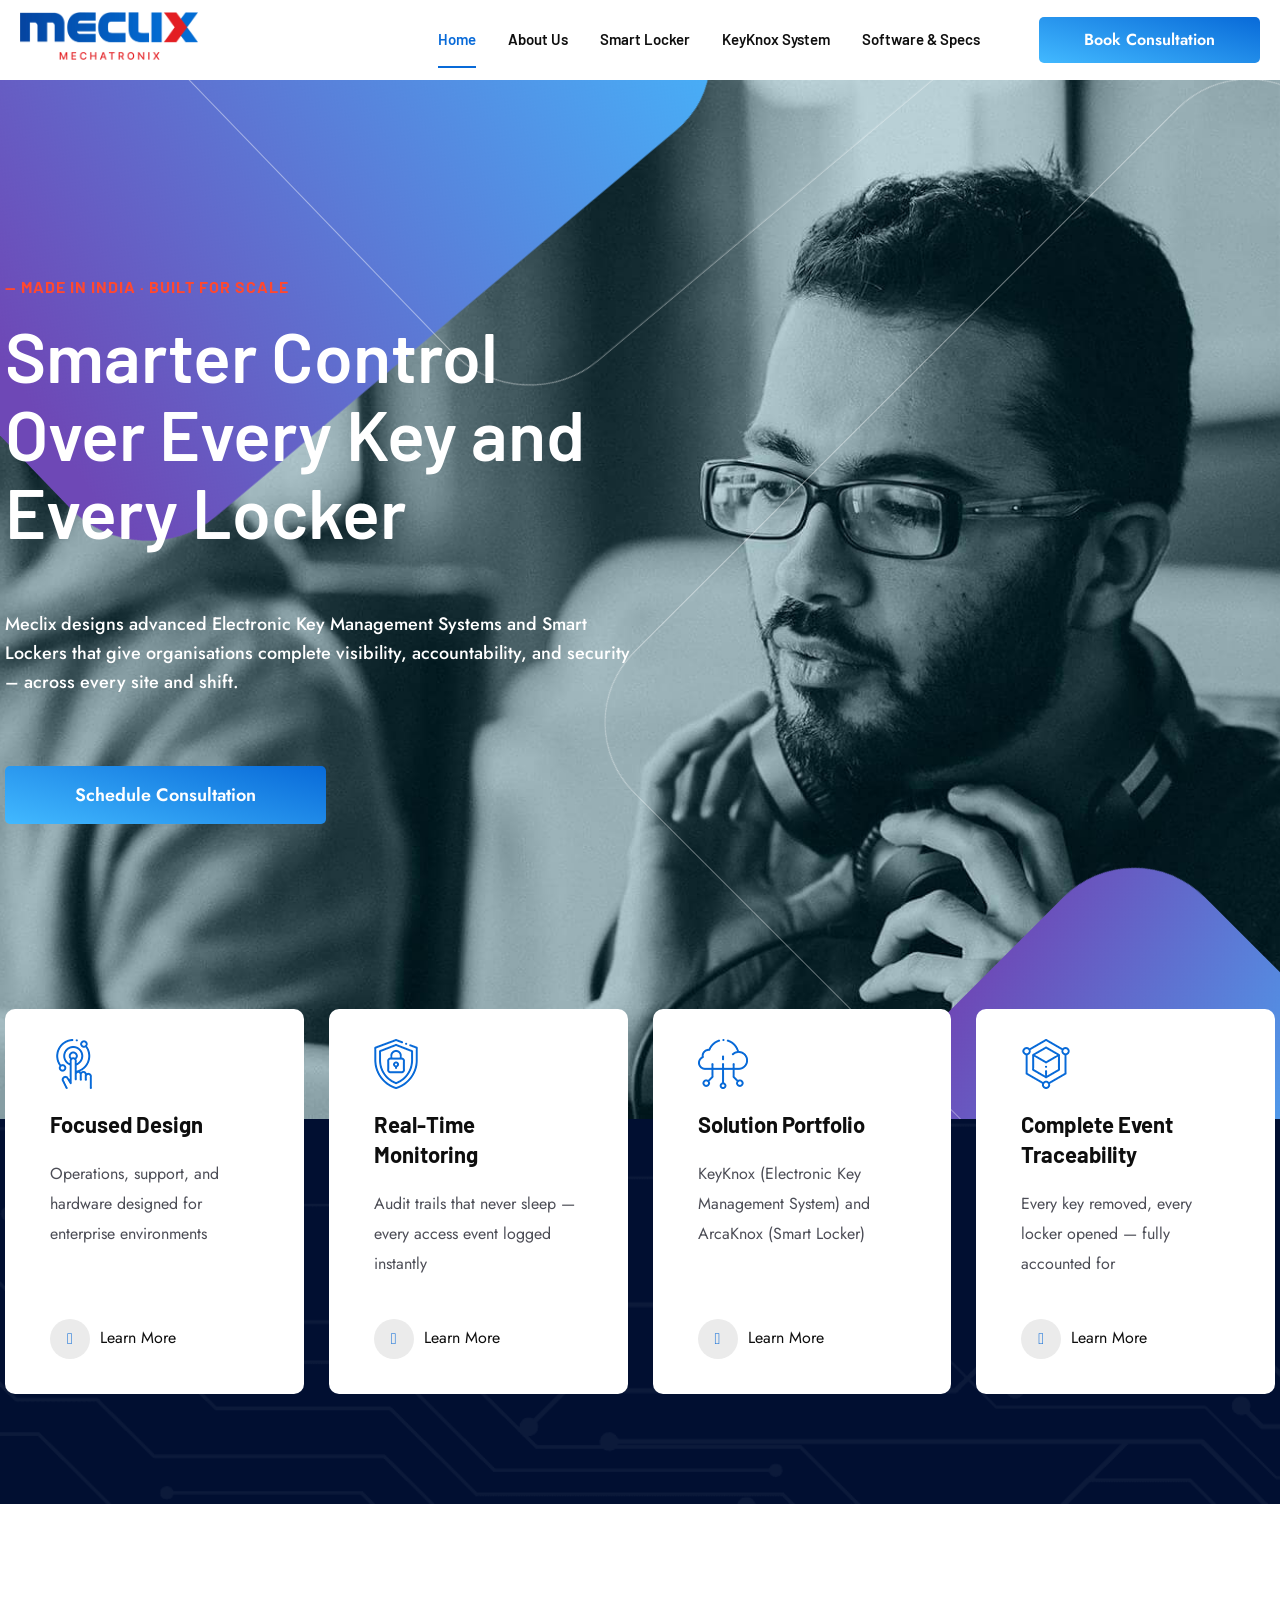
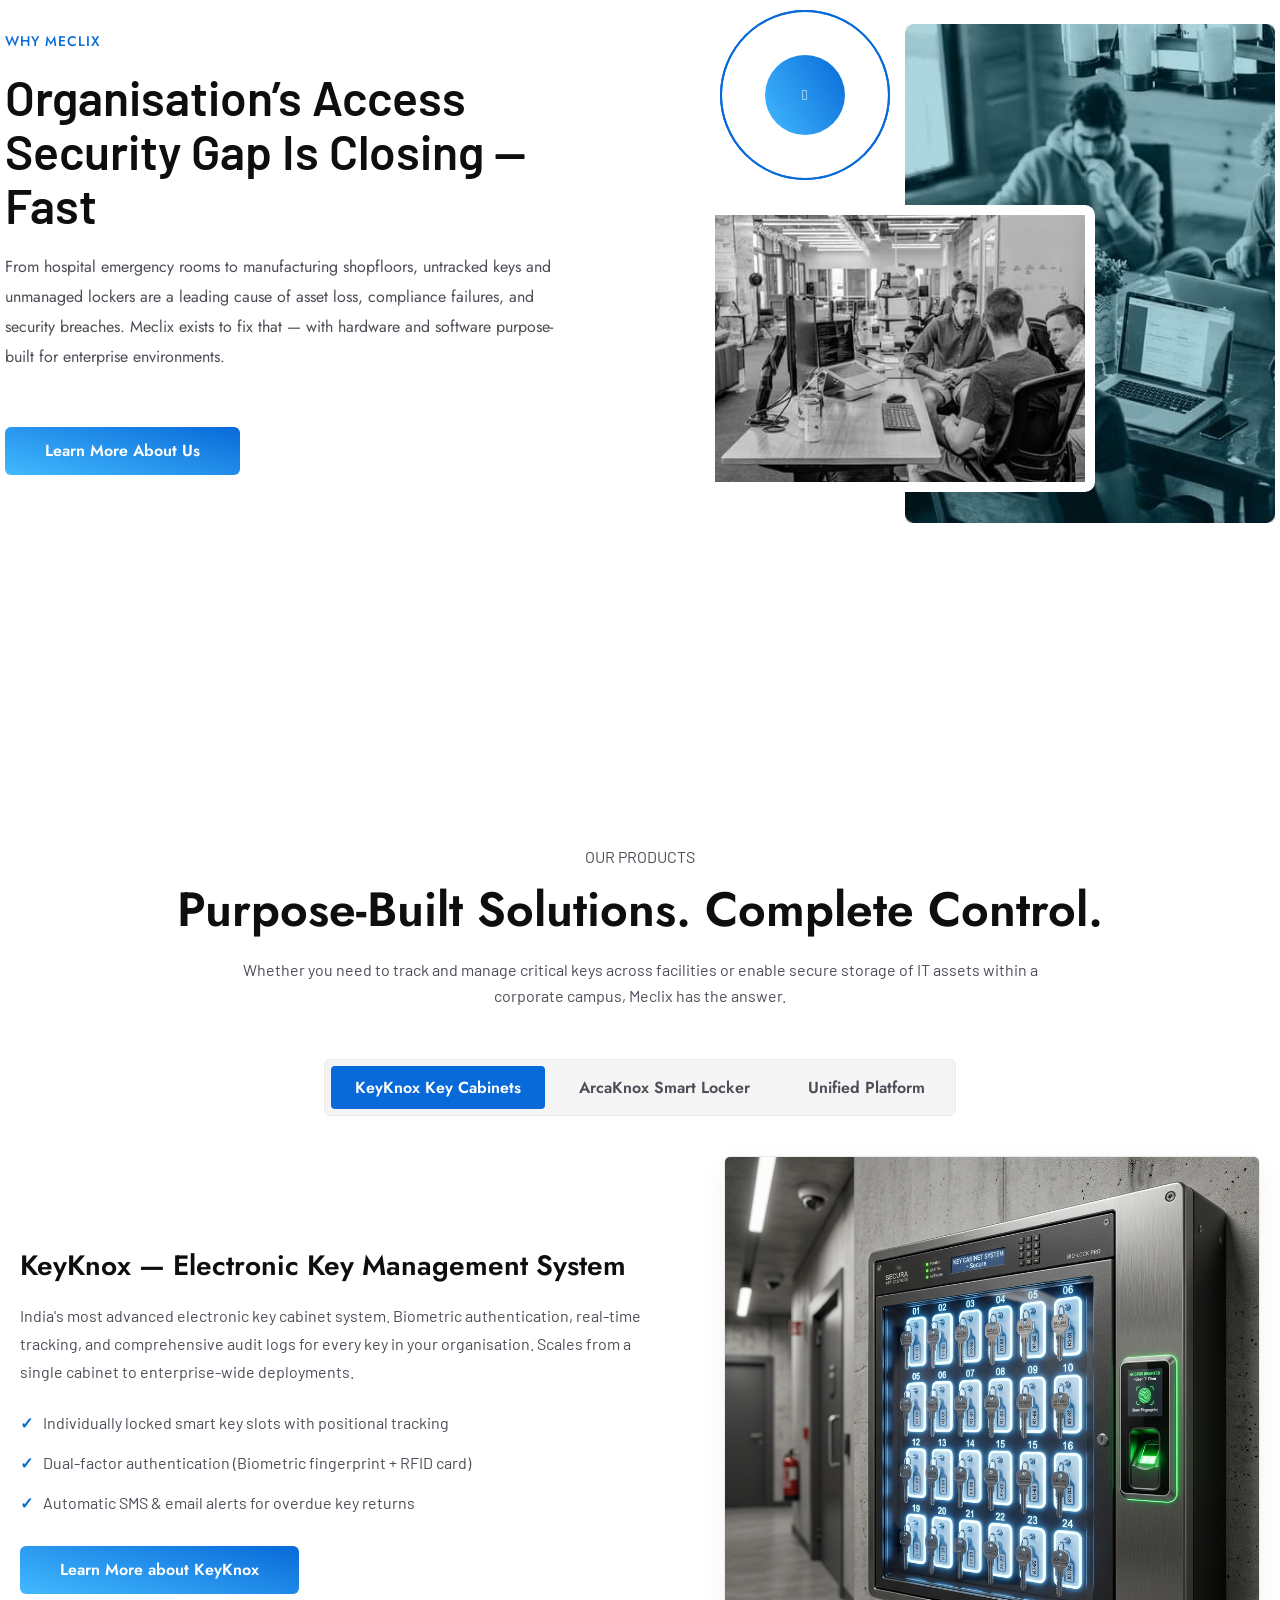
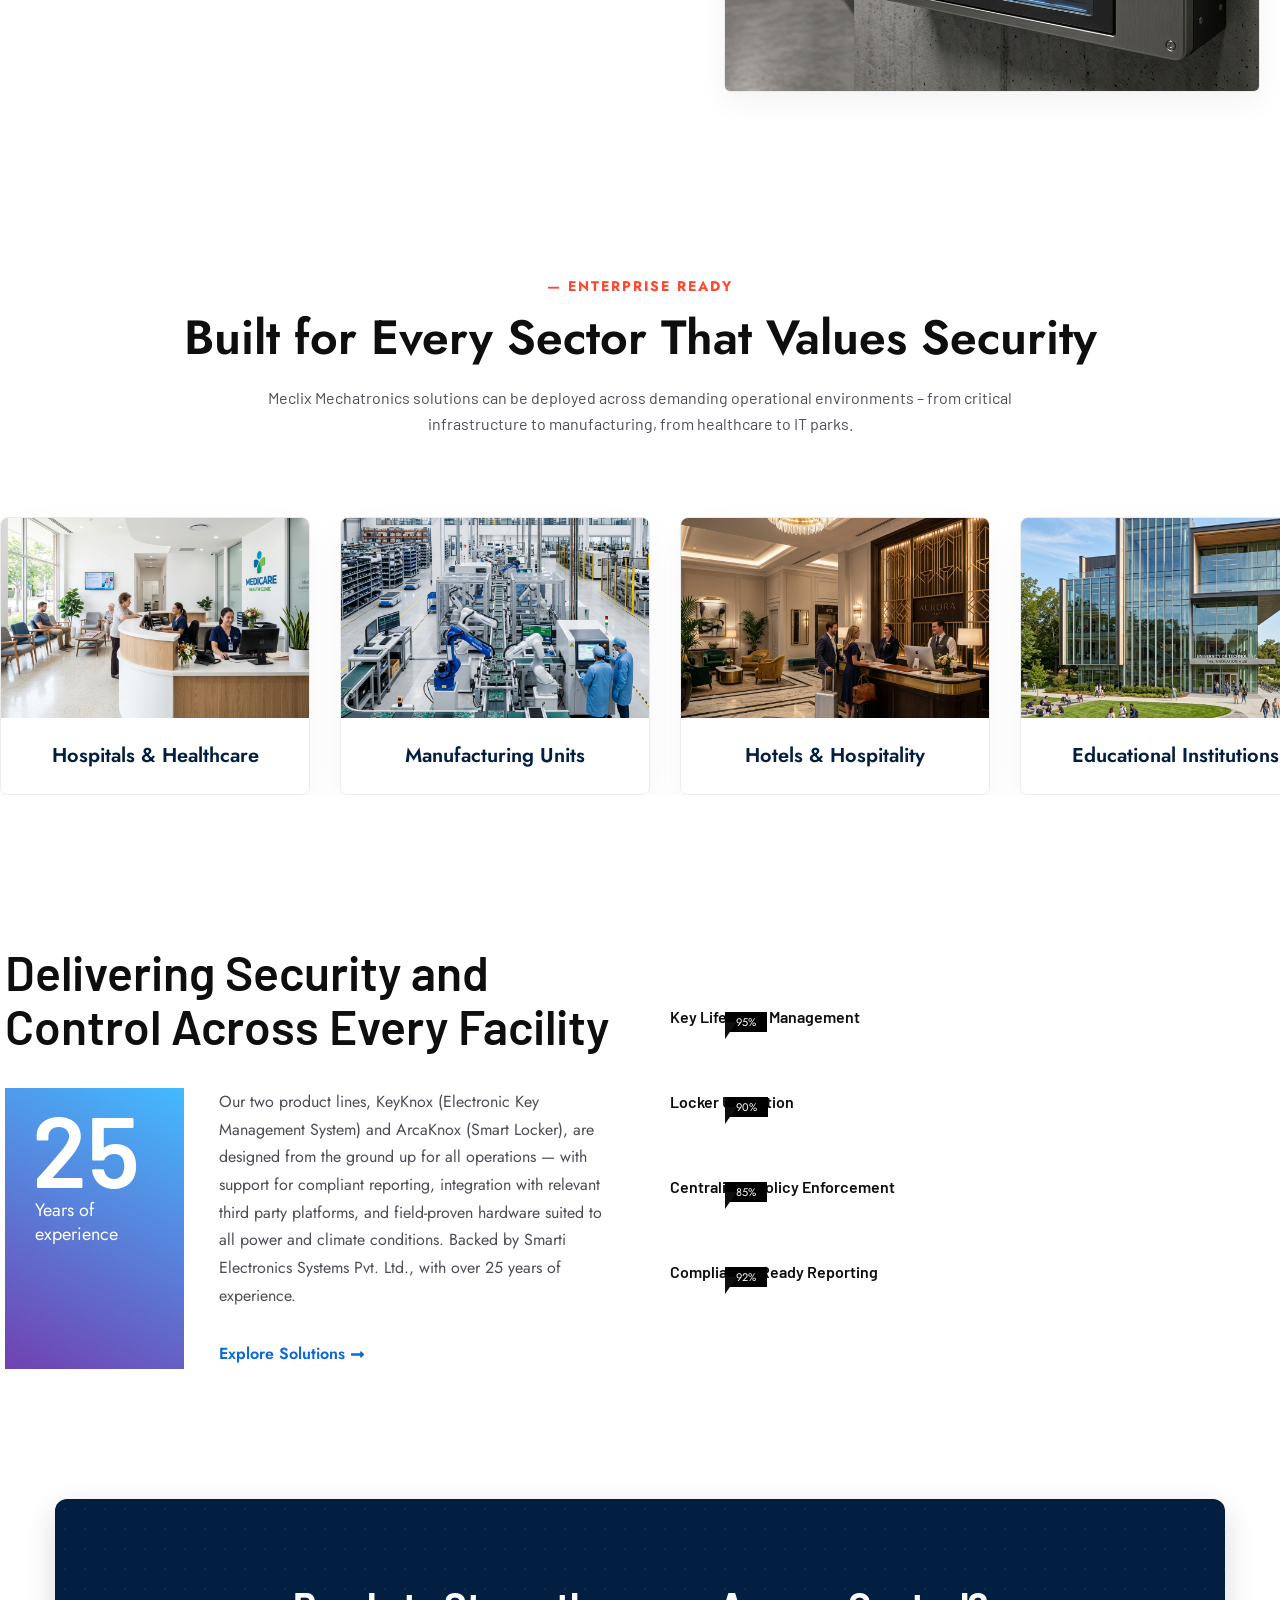
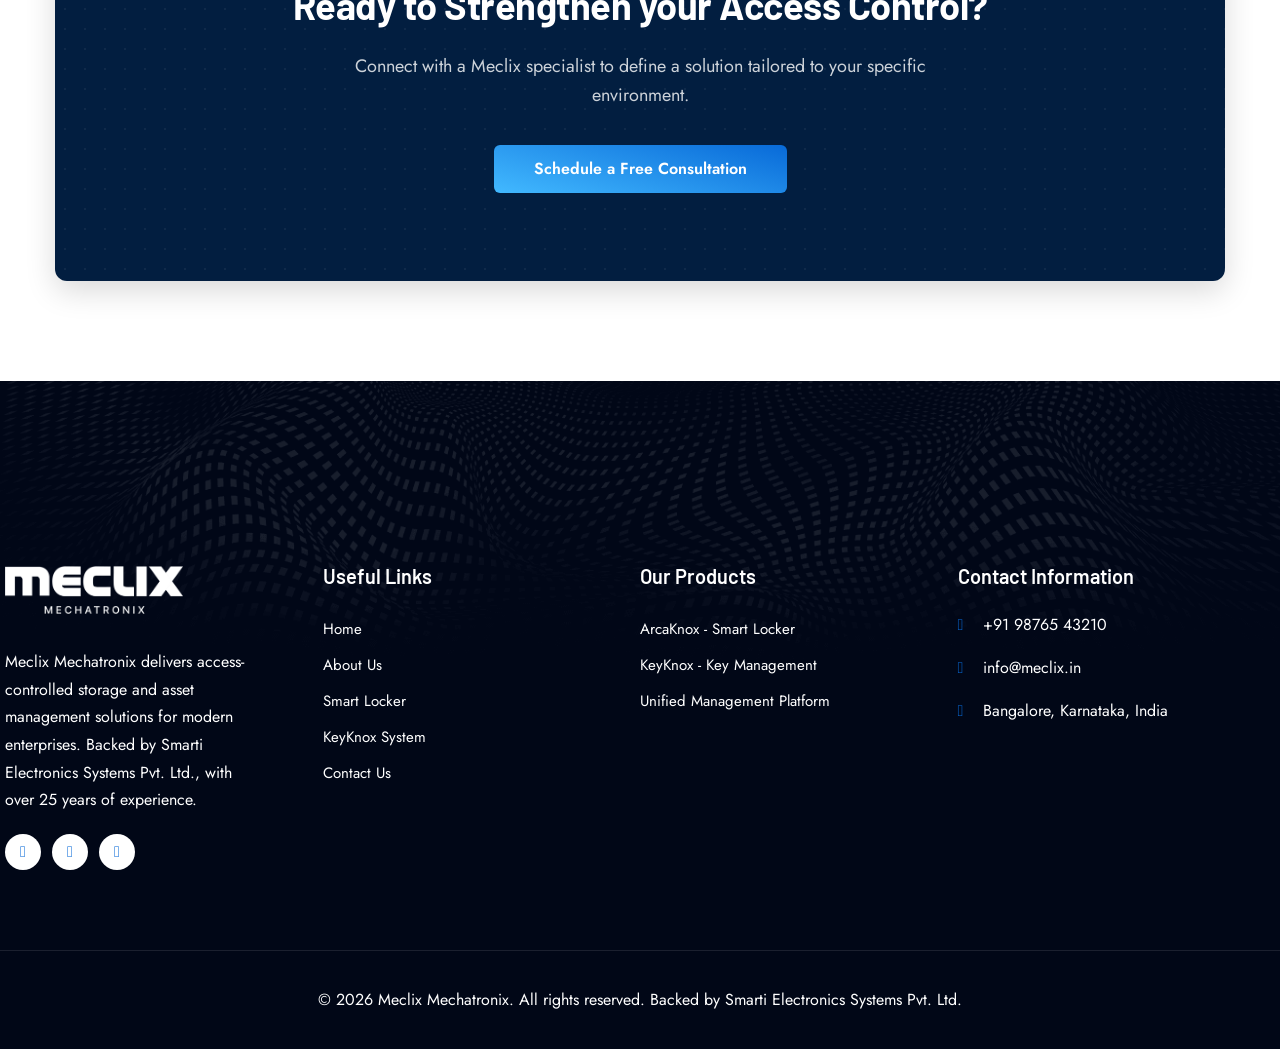
==== index.html @ c76b62ba "first commit" ====
<!DOCTYPE html>
<html lang="en-US">

<head>
	<meta charset="UTF-8">
	<script>
		// Define global consultation modal functions at the very top to prevent any race conditions or ReferenceErrors
		window.openConsultationModal = function(e) {
			if (e) {
				e.preventDefault();
				e.stopPropagation();
			}
			const modal = document.getElementById('consultation-modal');
			const formContainer = document.getElementById('booking-form-container');
			const successContainer = document.getElementById('booking-success-container');
			const form = document.getElementById('consultation-form');
			
			if (modal) modal.classList.add('open');
			if (formContainer) formContainer.style.display = 'block';
			if (successContainer) successContainer.style.display = 'none';
			if (form) form.reset();
		};

		window.closeConsultationModal = function(e) {
			if (e) {
				e.preventDefault();
				e.stopPropagation();
			}
			const modal = document.getElementById('consultation-modal');
			if (modal) modal.classList.remove('open');
		};
	</script>
	<meta name="viewport" content="width=device-width, initial-scale=1">
	<link rel="profile" href="https://gmpg.org/xfn/11">

	<title>Meclix Mechatronix — Electronic Key Management System & Smart Locker</title>
	<meta name="description"
		content="Meclix Mechatronix delivers most advanced Electronic Key Management System (KeyKnox) and Smart Locker (ArcaKnox) — built for Corporates, Datacenter, Government, IT Sector, Automobile Showrooms, and Visitor Management.">
	<meta name='robots' content='max-image-preview:large' />
	<link rel='dns-prefetch' href='//fonts.googleapis.com' />

	<style id='wp-img-auto-sizes-contain-inline-css' type='text/css'>
		img:is([sizes=auto i], [sizes^="auto," i]) {
			contain-intrinsic-size: 3000px 1500px
		}

		/*# sourceURL=wp-img-auto-sizes-contain-inline-css */
	</style>

	<link rel='stylesheet' id='techwix-core-css' href='assets/css/techwix-core.css' type='text/css' media='all' />
	<style id='wp-emoji-styles-inline-css' type='text/css'>
		img.wp-smiley,
		img.emoji {
			display: inline !important;
			border: none !important;
			box-shadow: none !important;
			height: 1em !important;
			width: 1em !important;
			margin: 0 0.07em !important;
			vertical-align: -0.1em !important;
			background: none !important;
			padding: 0 !important;
		}

		/*# sourceURL=wp-emoji-styles-inline-css */
	</style>
	<style id='classic-theme-styles-inline-css' type='text/css'>
		/*! This file is auto-generated */
		.wp-block-button__link {
			color: #fff;
			background-color: #32373c;
			border-radius: 9999px;
			box-shadow: none;
			text-decoration: none;
			padding: calc(.667em + 2px) calc(1.333em + 2px);
			font-size: 1.125em
		}

		.wp-block-file__button {
			background: #32373c;
			color: #fff;
			text-decoration: none
		}

		/*# sourceURL=/wp-includes/css/classic-themes.min.css */
	</style>
	<style id='global-styles-inline-css' type='text/css'>
		:root {
			--wp--preset--aspect-ratio--square: 1;
			--wp--preset--aspect-ratio--4-3: 4/3;
			--wp--preset--aspect-ratio--3-4: 3/4;
			--wp--preset--aspect-ratio--3-2: 3/2;
			--wp--preset--aspect-ratio--2-3: 2/3;
			--wp--preset--aspect-ratio--16-9: 16/9;
			--wp--preset--aspect-ratio--9-16: 9/16;
			--wp--preset--color--black: #000000;
			--wp--preset--color--cyan-bluish-gray: #abb8c3;
			--wp--preset--color--white: #ffffff;
			--wp--preset--color--pale-pink: #f78da7;
			--wp--preset--color--vivid-red: #cf2e2e;
			--wp--preset--color--luminous-vivid-orange: #ff6900;
			--wp--preset--color--luminous-vivid-amber: #fcb900;
			--wp--preset--color--light-green-cyan: #7bdcb5;
			--wp--preset--color--vivid-green-cyan: #00d084;
			--wp--preset--color--pale-cyan-blue: #8ed1fc;
			--wp--preset--color--vivid-cyan-blue: #0693e3;
			--wp--preset--color--vivid-purple: #9b51e0;
			--wp--preset--gradient--vivid-cyan-blue-to-vivid-purple: linear-gradient(135deg, rgb(6, 147, 227) 0%, rgb(155, 81, 224) 100%);
			--wp--preset--gradient--light-green-cyan-to-vivid-green-cyan: linear-gradient(135deg, rgb(122, 220, 180) 0%, rgb(0, 208, 130) 100%);
			--wp--preset--gradient--luminous-vivid-amber-to-luminous-vivid-orange: linear-gradient(135deg, rgb(252, 185, 0) 0%, rgb(255, 105, 0) 100%);
			--wp--preset--gradient--luminous-vivid-orange-to-vivid-red: linear-gradient(135deg, rgb(255, 105, 0) 0%, rgb(207, 46, 46) 100%);
			--wp--preset--gradient--very-light-gray-to-cyan-bluish-gray: linear-gradient(135deg, rgb(238, 238, 238) 0%, rgb(169, 184, 195) 100%);
			--wp--preset--gradient--cool-to-warm-spectrum: linear-gradient(135deg, rgb(74, 234, 220) 0%, rgb(151, 120, 209) 20%, rgb(207, 42, 186) 40%, rgb(238, 44, 130) 60%, rgb(251, 105, 98) 80%, rgb(254, 248, 76) 100%);
			--wp--preset--gradient--blush-light-purple: linear-gradient(135deg, rgb(255, 206, 236) 0%, rgb(152, 150, 240) 100%);
			--wp--preset--gradient--blush-bordeaux: linear-gradient(135deg, rgb(254, 205, 165) 0%, rgb(254, 45, 45) 50%, rgb(107, 0, 62) 100%);
			--wp--preset--gradient--luminous-dusk: linear-gradient(135deg, rgb(255, 203, 112) 0%, rgb(199, 81, 192) 50%, rgb(65, 88, 208) 100%);
			--wp--preset--gradient--pale-ocean: linear-gradient(135deg, rgb(255, 245, 203) 0%, rgb(182, 227, 212) 50%, rgb(51, 167, 181) 100%);
			--wp--preset--gradient--electric-grass: linear-gradient(135deg, rgb(202, 248, 128) 0%, rgb(113, 206, 126) 100%);
			--wp--preset--gradient--midnight: linear-gradient(135deg, rgb(2, 3, 129) 0%, rgb(40, 116, 252) 100%);
			--wp--preset--font-size--small: 13px;
			--wp--preset--font-size--medium: 20px;
			--wp--preset--font-size--large: 36px;
			--wp--preset--font-size--x-large: 42px;
			--wp--preset--spacing--20: 0.44rem;
			--wp--preset--spacing--30: 0.67rem;
			--wp--preset--spacing--40: 1rem;
			--wp--preset--spacing--50: 1.5rem;
			--wp--preset--spacing--60: 2.25rem;
			--wp--preset--spacing--70: 3.38rem;
			--wp--preset--spacing--80: 5.06rem;
			--wp--preset--shadow--natural: 6px 6px 9px rgba(0, 0, 0, 0.2);
			--wp--preset--shadow--deep: 12px 12px 50px rgba(0, 0, 0, 0.4);
			--wp--preset--shadow--sharp: 6px 6px 0px rgba(0, 0, 0, 0.2);
			--wp--preset--shadow--outlined: 6px 6px 0px -3px rgb(255, 255, 255), 6px 6px rgb(0, 0, 0);
			--wp--preset--shadow--crisp: 6px 6px 0px rgb(0, 0, 0);
		}

		:where(.is-layout-flex) {
			gap: 0.5em;
		}

		:where(.is-layout-grid) {
			gap: 0.5em;
		}

		body .is-layout-flex {
			display: flex;
		}

		.is-layout-flex {
			flex-wrap: wrap;
			align-items: center;
		}

		.is-layout-flex> :is(*, div) {
			margin: 0;
		}

		body .is-layout-grid {
			display: grid;
		}

		.is-layout-grid> :is(*, div) {
			margin: 0;
		}

		:where(.wp-block-columns.is-layout-flex) {
			gap: 2em;
		}

		:where(.wp-block-columns.is-layout-grid) {
			gap: 2em;
		}

		:where(.wp-block-post-template.is-layout-flex) {
			gap: 1.25em;
		}

		:where(.wp-block-post-template.is-layout-grid) {
			gap: 1.25em;
		}

		.has-black-color {
			color: var(--wp--preset--color--black) !important;
		}

		.has-cyan-bluish-gray-color {
			color: var(--wp--preset--color--cyan-bluish-gray) !important;
		}

		.has-white-color {
			color: var(--wp--preset--color--white) !important;
		}

		.has-pale-pink-color {
			color: var(--wp--preset--color--pale-pink) !important;
		}

		.has-vivid-red-color {
			color: var(--wp--preset--color--vivid-red) !important;
		}

		.has-luminous-vivid-orange-color {
			color: var(--wp--preset--color--luminous-vivid-orange) !important;
		}

		.has-luminous-vivid-amber-color {
			color: var(--wp--preset--color--luminous-vivid-amber) !important;
		}

		.has-light-green-cyan-color {
			color: var(--wp--preset--color--light-green-cyan) !important;
		}

		.has-vivid-green-cyan-color {
			color: var(--wp--preset--color--vivid-green-cyan) !important;
		}

		.has-pale-cyan-blue-color {
			color: var(--wp--preset--color--pale-cyan-blue) !important;
		}

		.has-vivid-cyan-blue-color {
			color: var(--wp--preset--color--vivid-cyan-blue) !important;
		}

		.has-vivid-purple-color {
			color: var(--wp--preset--color--vivid-purple) !important;
		}

		.has-black-background-color {
			background-color: var(--wp--preset--color--black) !important;
		}

		.has-cyan-bluish-gray-background-color {
			background-color: var(--wp--preset--color--cyan-bluish-gray) !important;
		}

		.has-white-background-color {
			background-color: var(--wp--preset--color--white) !important;
		}

		.has-pale-pink-background-color {
			background-color: var(--wp--preset--color--pale-pink) !important;
		}

		.has-vivid-red-background-color {
			background-color: var(--wp--preset--color--vivid-red) !important;
		}

		.has-luminous-vivid-orange-background-color {
			background-color: var(--wp--preset--color--luminous-vivid-orange) !important;
		}

		.has-luminous-vivid-amber-background-color {
			background-color: var(--wp--preset--color--luminous-vivid-amber) !important;
		}

		.has-light-green-cyan-background-color {
			background-color: var(--wp--preset--color--light-green-cyan) !important;
		}

		.has-vivid-green-cyan-background-color {
			background-color: var(--wp--preset--color--vivid-green-cyan) !important;
		}

		.has-pale-cyan-blue-background-color {
			background-color: var(--wp--preset--color--pale-cyan-blue) !important;
		}

		.has-vivid-cyan-blue-background-color {
			background-color: var(--wp--preset--color--vivid-cyan-blue) !important;
		}

		.has-vivid-purple-background-color {
			background-color: var(--wp--preset--color--vivid-purple) !important;
		}

		.has-black-border-color {
			border-color: var(--wp--preset--color--black) !important;
		}

		.has-cyan-bluish-gray-border-color {
			border-color: var(--wp--preset--color--cyan-bluish-gray) !important;
		}

		.has-white-border-color {
			border-color: var(--wp--preset--color--white) !important;
		}

		.has-pale-pink-border-color {
			border-color: var(--wp--preset--color--pale-pink) !important;
		}

		.has-vivid-red-border-color {
			border-color: var(--wp--preset--color--vivid-red) !important;
		}

		.has-luminous-vivid-orange-border-color {
			border-color: var(--wp--preset--color--luminous-vivid-orange) !important;
		}

		.has-luminous-vivid-amber-border-color {
			border-color: var(--wp--preset--color--luminous-vivid-amber) !important;
		}

		.has-light-green-cyan-border-color {
			border-color: var(--wp--preset--color--light-green-cyan) !important;
		}

		.has-vivid-green-cyan-border-color {
			border-color: var(--wp--preset--color--vivid-green-cyan) !important;
		}

		.has-pale-cyan-blue-border-color {
			border-color: var(--wp--preset--color--pale-cyan-blue) !important;
		}

		.has-vivid-cyan-blue-border-color {
			border-color: var(--wp--preset--color--vivid-cyan-blue) !important;
		}

		.has-vivid-purple-border-color {
			border-color: var(--wp--preset--color--vivid-purple) !important;
		}

		.has-vivid-cyan-blue-to-vivid-purple-gradient-background {
			background: var(--wp--preset--gradient--vivid-cyan-blue-to-vivid-purple) !important;
		}

		.has-light-green-cyan-to-vivid-green-cyan-gradient-background {
			background: var(--wp--preset--gradient--light-green-cyan-to-vivid-green-cyan) !important;
		}

		.has-luminous-vivid-amber-to-luminous-vivid-orange-gradient-background {
			background: var(--wp--preset--gradient--luminous-vivid-amber-to-luminous-vivid-orange) !important;
		}

		.has-luminous-vivid-orange-to-vivid-red-gradient-background {
			background: var(--wp--preset--gradient--luminous-vivid-orange-to-vivid-red) !important;
		}

		.has-very-light-gray-to-cyan-bluish-gray-gradient-background {
			background: var(--wp--preset--gradient--very-light-gray-to-cyan-bluish-gray) !important;
		}

		.has-cool-to-warm-spectrum-gradient-background {
			background: var(--wp--preset--gradient--cool-to-warm-spectrum) !important;
		}

		.has-blush-light-purple-gradient-background {
			background: var(--wp--preset--gradient--blush-light-purple) !important;
		}

		.has-blush-bordeaux-gradient-background {
			background: var(--wp--preset--gradient--blush-bordeaux) !important;
		}

		.has-luminous-dusk-gradient-background {
			background: var(--wp--preset--gradient--luminous-dusk) !important;
		}

		.has-pale-ocean-gradient-background {
			background: var(--wp--preset--gradient--pale-ocean) !important;
		}

		.has-electric-grass-gradient-background {
			background: var(--wp--preset--gradient--electric-grass) !important;
		}

		.has-midnight-gradient-background {
			background: var(--wp--preset--gradient--midnight) !important;
		}

		.has-small-font-size {
			font-size: var(--wp--preset--font-size--small) !important;
		}

		.has-medium-font-size {
			font-size: var(--wp--preset--font-size--medium) !important;
		}

		.has-large-font-size {
			font-size: var(--wp--preset--font-size--large) !important;
		}

		.has-x-large-font-size {
			font-size: var(--wp--preset--font-size--x-large) !important;
		}

		:where(.wp-block-post-template.is-layout-flex) {
			gap: 1.25em;
		}

		:where(.wp-block-post-template.is-layout-grid) {
			gap: 1.25em;
		}

		:where(.wp-block-term-template.is-layout-flex) {
			gap: 1.25em;
		}

		:where(.wp-block-term-template.is-layout-grid) {
			gap: 1.25em;
		}

		:where(.wp-block-columns.is-layout-flex) {
			gap: 2em;
		}

		:where(.wp-block-columns.is-layout-grid) {
			gap: 2em;
		}

		:root :where(.wp-block-pullquote) {
			font-size: 1.5em;
			line-height: 1.6;
		}
		/*# sourceURL=global-styles-inline-css */
	</style>
	<link rel='stylesheet' id='woocommerce-layout-css' href='assets/css/woocommerce-layout.css' type='text/css' media='all' /><link rel='stylesheet' id='woocommerce-smallscreen-css' href='assets/css/woocommerce-smallscreen.css' type='text/css' media='only screen and (max-width: 768px)' /><link rel='stylesheet' id='woocommerce-general-css' href='assets/css/woocommerce.css' type='text/css' media='all' /><style id='woocommerce-inline-inline-css' type='text/css'>.woocommerce form .form-row .required {
			visibility: visible;
		}

		/*# sourceURL=woocommerce-inline-inline-css */
	</style>
	<link rel='stylesheet' id='elementor-frontend-css' href='assets/css/custom-frontend.min.css' type='text/css'
		media='all' />
	<link rel='stylesheet' id='elementor-post-3317-css' href='assets/css/post-3317.css' type='text/css' media='all' />
	<link rel='stylesheet' id='techwix-main-fonts-css'
		href='https://fonts.googleapis.com/css?family=Jost%3A300%2C400%2C500%2C600%2C700%2C800%7CBarlow%3A300%2C400%2C500%2C600%2C700%2C800&#038;subset=latin%2Clatin-ext&#038;ver=1.1.6'
		type='text/css' media='all' />
	<link rel='stylesheet' id='techwix-flaticon-css' href='assets/css/flaticon_techwix.css' type='text/css'
		media='all' />
	<link rel='stylesheet' id='techwix-swiper-css' href='assets/css/swiper-bundle.min.css' type='text/css'
		media='all' />
	<link rel='stylesheet' id='techwix-main-css' href='assets/css/main.css' type='text/css' media='all' />
	<style id='techwix-main-inline-css' type='text/css'>
		:root {
			--techwix-elementor-container-width: 1270px;
			;
			--techwix-primary-color: #086ad8;
			--techwix-primary-color-alt: #ff4830;
			--techwix-color-secondary: #021e40;
			--techwix-color-thirty: #0e0e0e;
			--techwix-color-01: #ff4830;
			--techwix-color-02: #6cbd7f;
			--techwix-color-03: #8e56ff;
			--techwix-color-04: #17b8c1;
			--techwix-color-05: #3BBC9B;
			--techwix-color-06: #0071dc;

			--techwix-color-btn-bg: #086ad8;
			--techwix-color-btn-border: #086ad8;
			--techwix-color-btn-text: #fff;

			--techwix-color-btn-bg-hover: #021e40;
			--techwix-color-btn-border-hover: #021e40;
			--techwix-color-btn-text-hover: #ffffff;

			--techwix-color-placeholder: #CCCCCC;
			--techwix-shadow-01: 0 0 30px rgb(0 0 0 / 5%);
			--techwix-color-tertiary: #f8b81f;
			--techwix-color-dark: #231F40;
			--techwix-color-body: #4c4d56;
			--techwix-heading-color: #0e0e0e;
			--techwix-color-white: #ffffff;
			--techwix-color-shade: #F5F5F5;
			--techwix-color-border: #ebebeb;
			--techwix-color-black: #000000;
			--techwix-p-regular: 400;
			--techwix-p-medium: 500;
			--techwix-p-semi-bold: 600;
			--techwix-p-bold: 700;
			--techwix-p-extra-bold: 800;
			--techwix-p-black: 900;
			--techwix-shadow-darker: 0px 10px 50px 0px rgba(26, 46, 85, 0.1);
			--techwix-shadow-dark: 0px 10px 30px 0px rgba(20, 36, 66, 0.15);
			--techwix-shadow-darkest: 0px 10px 30px 0px rgba(0, 0, 0, 0.05);
			--techwix-transition: 0.3s;
			--techwix-font-primary: 'Jost', sans-serif;
			--techwix-font-secondary: 'Barlow', sans-serif;
			--techwix-font-size-b1: 16px;
			--techwix-font-size-b2: 13px;
			--techwix-font-size-b3: 14px;
			--techwix-font-size-b4: 12px;
			--techwix-line-height-b1: 1.73;
			--techwix-h1: 50px;
			--techwix-h2: 36px;
			--techwix-h3: 28px;
			--techwix-h4: 20px;
			--techwix-h5: 18px;
			--techwix-h6: 16px;
			--techwix-h1-lineHeight: 1.2;
			--techwix-h2-lineHeight: 1.39;
			--techwix-h3-lineHeight: 1.43;
			--techwix-h4-lineHeight: 1.4;
			--techwix-h5-lineHeight: 1.45;
			--techwix-h6-lineHeight: 1.62;
		}

		@media only screen and (max-width: 991px) {
			.header-top-phone {
				display: none;
			}

			.header-top-email {
				display: none;
			}

			.header-top-message {
				display: none;
			}

			.header-top-login-register {
				display: none;
			}

			.header-top-profile {
				display: none;
			}
		}

		body.elementor-page:not(.techwix-page-breadcrumb-disable) .tpc-site-content {
			padding: 95px 0;
		}

		#preloader_two .preloader_two span {
			background: #086ad8;
		}

		/*# sourceURL=techwix-main-inline-css */
	</style>
	<link rel='stylesheet' id='techwix-woocommerce-style-css' href='assets/css/woocommerce.css' type='text/css'
		media='all' />
	<style id='techwix-woocommerce-style-inline-css' type='text/css'>
		@font-face {
			font-family: "star";
			src: url("assets/fonts/star.woff") format("woff"),
				url("assets/fonts/star.ttf") format("truetype");
			font-weight: normal;
			font-style: normal;
		}

		/*# sourceURL=techwix-woocommerce-style-inline-css */
	</style>
	<link rel='stylesheet' id='elementor-post-8-css' href='assets/css/post-8.css' type='text/css' media='all' />
	<link rel='stylesheet' id='widget-image-css' href='assets/css/widget-image.min.css' type='text/css' media='all' />
	<link rel='stylesheet' id='widget-progress-css' href='assets/css/custom-widget-progress.min.css' type='text/css'
		media='all' />
	<link rel='stylesheet' id='swiper-css' href='assets/css/swiper.min.css' type='text/css' media='all' />
	<link rel='stylesheet' id='e-swiper-css' href='assets/css/e-swiper.min.css' type='text/css' media='all' />
	<link rel='stylesheet' id='widget-image-carousel-css' href='assets/css/widget-image-carousel.min.css'
		type='text/css' media='all' />
	<link rel='stylesheet' id='elementor-post-22-css' href='assets/css/post-22.css' type='text/css' media='all' />
	<link rel='stylesheet' id='techwix-custom-css' href='assets/css/custom.css' type='text/css' media='all' />
	<link rel='stylesheet' id='elementor-gf-local-barlow-css' href='assets/css/barlow.css' type='text/css'
		media='all' />
	<link rel='stylesheet' id='elementor-icons-techwix-custom-icons-css' href='assets/css/flaticon_techwix.css'
		type='text/css' media='all' />
	<script type="text/javascript" src="assets/js/jquery.min.js" id="jquery-core-js"></script>
	<script type="text/javascript" src="assets/js/jquery-migrate.min.js" id="jquery-migrate-js"></script>
	<script type="text/javascript" src="assets/js/jquery.blockUI.min.js" id="wc-jquery-blockui-js" defer="defer"
		data-wp-strategy="defer"></script>
	<script type="text/javascript" id="wc-add-to-cart-js-extra">
		/* <![CDATA[ */
		var wc_add_to_cart_params = { "ajax_url": "/wp/techwix/wp-admin/admin-ajax.php", "wc_ajax_url": "/wp/techwix/?wc-ajax=%%endpoint%%", "i18n_view_cart": "View cart", "cart_url": "https://thepixelcurve.com/wp/techwix/cart/", "is_cart": "", "cart_redirect_after_add": "no" };
		//# sourceURL=wc-add-to-cart-js-extra
		/* ]]> */
	</script>
	<script type="text/javascript" src="assets/js/add-to-cart.min.js" id="wc-add-to-cart-js" defer="defer"
		data-wp-strategy="defer"></script>
	<script type="text/javascript" src="assets/js/js.cookie.min.js" id="wc-js-cookie-js" defer="defer"
		data-wp-strategy="defer"></script>
	<script type="text/javascript" id="woocommerce-js-extra">
		/* <![CDATA[ */
		var woocommerce_params = { "ajax_url": "/wp/techwix/wp-admin/admin-ajax.php", "wc_ajax_url": "/wp/techwix/?wc-ajax=%%endpoint%%", "i18n_password_show": "Show password", "i18n_password_hide": "Hide password" };
		//# sourceURL=woocommerce-js-extra
		/* ]]> */
	</script>
	<script type="text/javascript" src="assets/js/woocommerce.min.js" id="woocommerce-js" defer="defer"
		data-wp-strategy="defer"></script>
	<noscript>
		<style>
			.woocommerce-product-gallery {
				opacity: 1 !important;
			}
		</style>
	</noscript>
	<meta name="generator"
		content="Elementor 4.0.1; features: e_font_icon_svg, additional_custom_breakpoints; settings: css_print_method-external, google_font-enabled, font_display-swap">
	<style>
		.e-con.e-parent:nth-of-type(n+4):not(.e-lazyloaded):not(.e-no-lazyload),
		.e-con.e-parent:nth-of-type(n+4):not(.e-lazyloaded):not(.e-no-lazyload) * {
			background-image: none !important;
		}

		@media screen and (max-height: 1024px) {

			.e-con.e-parent:nth-of-type(n+3):not(.e-lazyloaded):not(.e-no-lazyload),
			.e-con.e-parent:nth-of-type(n+3):not(.e-lazyloaded):not(.e-no-lazyload) * {
				background-image: none !important;
			}
		}

		@media screen and (max-height: 640px) {

			.e-con.e-parent:nth-of-type(n+2):not(.e-lazyloaded):not(.e-no-lazyload),
			.e-con.e-parent:nth-of-type(n+2):not(.e-lazyloaded):not(.e-no-lazyload) * {
				background-image: none !important;
			}
		}
	</style>
	<link rel="icon" href="assets/images/cropped-TECW0142-32x32.png" sizes="32x32" />
	<link rel="icon" href="assets/images/cropped-TECW0142-192x192.png" sizes="192x192" />
	<link rel="apple-touch-icon" href="assets/images/cropped-TECW0142-180x180.png" />
	<meta name="msapplication-TileImage" content="assets/images/cropped-TECW0142-270x270.png" />
	<style type="text/css" id="wp-custom-css">
		body.page.page-id-2246 .elementor-15117 .elementor-element.elementor-element-9639ad5 header.techwix-elementor-header-wrapper.header-get-sticky.elementor-header-02-15117.headroom.headroom--not-bottom.headroom--pinned.madartank {
			display: none
		}

		body.page.page-id-2246 header.techwix-elementor-header-wrapper.header-get-sticky.elementor-header-02-15117.headroom.headroom--not-bottom.headroom--pinned.headroom--top.madartank {
			display: none
		}

		body.page.page-id-2246 header.techwix-elementor-header-wrapper.header-get-sticky.elementor-header-02-15117.headroom.headroom--not-bottom.madartank.headroom--not-top.headroom--pinned {
			display: none;
		}

		body.page.page-id-2246 header.techwix-elementor-header-wrapper.header-get-sticky.elementor-header-02-15117.headroom.headroom--not-bottom.headroom--pinned.headroom--not-top {
			display: none;
		}

		body.page.page-id-2246 header.techwix-elementor-header-wrapper.header-get-sticky.elementor-header-02-15117.headroom.headroom--top.headroom--not-bottom.madartank {
			display: none;
		}

		header.techwix-elementor-header-wrapper.header-get-sticky.demo-landing-header-15695.headroom.headroom--not-bottom.headroom--pinned.headroom--top.madartank .elementor-15695 .elementor-element.elementor-element-3202a1f .main-navigation a {
			color: #000;
		}

		header.techwix-elementor-header-wrapper.header-get-sticky.demo-landing-header-15695.headroom.headroom--top.headroom--not-bottom.madartank .elementor-15695 .elementor-element.elementor-element-3202a1f .main-navigation a {
			color: #000;

		}

		header.techwix-elementor-header-wrapper.header-get-sticky.demo-landing-header-15695.headroom.headroom--not-top.madartank.headroom--bottom.headroom--pinned .elementor-15695 .elementor-element.elementor-element-3202a1f .main-navigation a {
			color: #000;

		}

		.tpc-single-demo .demo-content .demo-title a {
			font-weight: 600;
		}

		#primary-menu-custom-id {
			display: flex !important;
			flex-wrap: nowrap !important;
			justify-content: flex-end !important;
			align-items: center !important;
		}

		.techwix-header-area ul.techwix-navbar-nav>li>a {
			padding: 10px 16px !important;
		}

		@media only screen and (max-width: 1200px) {
			.techwix-header-area ul.techwix-navbar-nav>li>a {
				padding: 10px 10px !important;
				font-size: 14px !important;
			}
		}

		/* Active menu item underline styling */
		.techwix-header-area ul.techwix-navbar-nav>li.active>a {
			position: relative;
			color: var(--techwix-primary-color) !important;
		}

		.techwix-header-area ul.techwix-navbar-nav>li.active>a::after {
			content: '';
			position: absolute;
			bottom: -5px;
			/* Position the underline below the text link */
			left: 16px;
			/* Align with text padding */
			right: 16px;
			/* Align with text padding */
			height: 2px;
			background-color: var(--techwix-primary-color);
			transition: all 0.3s ease;
		}

		@media only screen and (max-width: 1200px) {
			.techwix-header-area ul.techwix-navbar-nav>li.active>a::after {
				left: 10px;
				right: 10px;
			}
		}

		/* Hover link underline styling */
		.techwix-header-area ul.techwix-navbar-nav>li>a:hover::after {
			content: '';
			position: absolute;
			bottom: -5px;
			left: 16px;
			right: 16px;
			height: 2px;
			background-color: var(--techwix-primary-color);
		}

		@media only screen and (max-width: 1200px) {
			.techwix-header-area ul.techwix-navbar-nav>li>a:hover::after {
				left: 10px;
				right: 10px;
			}
		}


		body.page-id-15460 .elementor-15117 .elementor-element.elementor-element-9639ad5 header.techwix-elementor-header-wrapper.header-get-sticky.headroom.headroom--not-bottom.headroom--pinned.madartank {
			display: none
		}

		body.page-id-15460 header.techwix-elementor-header-wrapper.header-get-sticky.headroom.headroom--not-bottom.headroom--pinned.headroom--top.madartank {
			display: none
		}

		body.page-id-15460 header.techwix-elementor-header-wrapper.header-get-sticky.headroom.headroom--not-bottom.madartank.headroom--not-top.headroom--pinned {
			display: none;
		}

		body.page-id-15460 header.techwix-elementor-header-wrapper.header-get-stickyheadroom.headroom--not-bottom.headroom--pinned.headroom--not-top {
			display: none;
		}

		body.page-id-15460 header.techwix-elementor-header-wrapper.header-get-sticky.demo-landing-header-15695.headroom.headroom--not-bottom.madartank.headroom--top {
			display: none;
		}
	</style>
	<style id="kirki-inline-styles">
		body {
			font-family: Jost;
		}

		h1,
		h2,
		h3,
		h4,
		h5,
		h6,
		.widget .widget-title,
		.tribe-common--breakpoint-medium.tribe-common .tribe-common-h6--min-medium {
			font-family: Barlow;
			font-weight: 600;
			letter-spacing: inherit;
			text-transform: none;
		}

		.techwix-header-area.techwix-navbar-expand-lg ul.techwix-navbar-nav>li>a.nav-link,
		.techwix-header-area ul.techwix-navbar-nav>li>a {
			font-family: Barlow;
			font-weight: 600;
			letter-spacing: inherit;
			text-transform: none;
		}

		.techwix-header-area ul.techwix-navbar-nav .dropdown ul.techwix-dropdown-menu li a {
			font-family: Barlow;
			font-weight: 600;
			letter-spacing: inherit;
			text-transform: none;
		}

		.site-branding img.site-logo {
			max-width: 180px;
		}

		.techwix-page-title-area {
			min-height: 580px;
			padding-top: 85px;
			padding-bottom: 85px;
		}

		.techwix-breadcrumb-wrapper ul li span.active {
			color: #ffffff;
		}

		/* cyrillic */
		@font-face {
			font-family: 'Jost';
			font-style: normal;
			font-weight: 400;
			font-display: swap;
			src: url(assets/fonts/92zPtBhPNqw79Ij1E865zBUv7myjJTVFNIg8mg.woff2) format('woff2');
			unicode-range: U+0301, U+0400-045F, U+0490-0491, U+04B0-04B1, U+2116;
		}

		/* latin-ext */
		@font-face {
			font-family: 'Jost';
			font-style: normal;
			font-weight: 400;
			font-display: swap;
			src: url(assets/fonts/92zPtBhPNqw79Ij1E865zBUv7myjJTVPNIg8mg.woff2) format('woff2');
			unicode-range: U+0100-02BA, U+02BD-02C5, U+02C7-02CC, U+02CE-02D7, U+02DD-02FF, U+0304, U+0308, U+0329, U+1D00-1DBF, U+1E00-1E9F, U+1EF2-1EFF, U+2020, U+20A0-20AB, U+20AD-20C0, U+2113, U+2C60-2C7F, U+A720-A7FF;
		}

		/* latin */
		@font-face {
			font-family: 'Jost';
			font-style: normal;
			font-weight: 400;
			font-display: swap;
			src: url(assets/fonts/92zPtBhPNqw79Ij1E865zBUv7myjJTVBNIg.woff2) format('woff2');
			unicode-range: U+0000-00FF, U+0131, U+0152-0153, U+02BB-02BC, U+02C6, U+02DA, U+02DC, U+0304, U+0308, U+0329, U+2000-206F, U+20AC, U+2122, U+2191, U+2193, U+2212, U+2215, U+FEFF, U+FFFD;
		}

		/* vietnamese */
		@font-face {
			font-family: 'Barlow';
			font-style: normal;
			font-weight: 300;
			font-display: swap;
			src: url(assets/fonts/7cHqv4kjgoGqM7E3p-ks6FospT4.woff2) format('woff2');
			unicode-range: U+0102-0103, U+0110-0111, U+0128-0129, U+0168-0169, U+01A0-01A1, U+01AF-01B0, U+0300-0301, U+0303-0304, U+0308-0309, U+0323, U+0329, U+1EA0-1EF9, U+20AB;
		}

		/* latin-ext */
		@font-face {
			font-family: 'Barlow';
			font-style: normal;
			font-weight: 300;
			font-display: swap;
			src: url(assets/fonts/7cHqv4kjgoGqM7E3p-ks6VospT4.woff2) format('woff2');
			unicode-range: U+0100-02BA, U+02BD-02C5, U+02C7-02CC, U+02CE-02D7, U+02DD-02FF, U+0304, U+0308, U+0329, U+1D00-1DBF, U+1E00-1E9F, U+1EF2-1EFF, U+2020, U+20A0-20AB, U+20AD-20C0, U+2113, U+2C60-2C7F, U+A720-A7FF;
		}

		/* latin */
		@font-face {
			font-family: 'Barlow';
			font-style: normal;
			font-weight: 300;
			font-display: swap;
			src: url(assets/fonts/7cHqv4kjgoGqM7E3p-ks51os.woff2) format('woff2');
			unicode-range: U+0000-00FF, U+0131, U+0152-0153, U+02BB-02BC, U+02C6, U+02DA, U+02DC, U+0304, U+0308, U+0329, U+2000-206F, U+20AC, U+2122, U+2191, U+2193, U+2212, U+2215, U+FEFF, U+FFFD;
		}

		/* vietnamese */
		@font-face {
			font-family: 'Barlow';
			font-style: normal;
			font-weight: 400;
			font-display: swap;
			src: url(assets/fonts/7cHpv4kjgoGqM7E_A8s52Hs.woff2) format('woff2');
			unicode-range: U+0102-0103, U+0110-0111, U+0128-0129, U+0168-0169, U+01A0-01A1, U+01AF-01B0, U+0300-0301, U+0303-0304, U+0308-0309, U+0323, U+0329, U+1EA0-1EF9, U+20AB;
		}

		/* latin-ext */
		@font-face {
			font-family: 'Barlow';
			font-style: normal;
			font-weight: 400;
			font-display: swap;
			src: url(assets/fonts/7cHpv4kjgoGqM7E_Ass52Hs.woff2) format('woff2');
			unicode-range: U+0100-02BA, U+02BD-02C5, U+02C7-02CC, U+02CE-02D7, U+02DD-02FF, U+0304, U+0308, U+0329, U+1D00-1DBF, U+1E00-1E9F, U+1EF2-1EFF, U+2020, U+20A0-20AB, U+20AD-20C0, U+2113, U+2C60-2C7F, U+A720-A7FF;
		}

		/* latin */
		@font-face {
			font-family: 'Barlow';
			font-style: normal;
			font-weight: 400;
			font-display: swap;
			src: url(assets/fonts/7cHpv4kjgoGqM7E_DMs5.woff2) format('woff2');
			unicode-range: U+0000-00FF, U+0131, U+0152-0153, U+02BB-02BC, U+02C6, U+02DA, U+02DC, U+0304, U+0308, U+0329, U+2000-206F, U+20AC, U+2122, U+2191, U+2193, U+2212, U+2215, U+FEFF, U+FFFD;
		}

		/* vietnamese */
		@font-face {
			font-family: 'Barlow';
			font-style: normal;
			font-weight: 500;
			font-display: swap;
			src: url(assets/fonts/7cHqv4kjgoGqM7E3_-gs6FospT4.woff2) format('woff2');
			unicode-range: U+0102-0103, U+0110-0111, U+0128-0129, U+0168-0169, U+01A0-01A1, U+01AF-01B0, U+0300-0301, U+0303-0304, U+0308-0309, U+0323, U+0329, U+1EA0-1EF9, U+20AB;
		}

		/* latin-ext */
		@font-face {
			font-family: 'Barlow';
			font-style: normal;
			font-weight: 500;
			font-display: swap;
			src: url(assets/fonts/7cHqv4kjgoGqM7E3_-gs6VospT4.woff2) format('woff2');
			unicode-range: U+0100-02BA, U+02BD-02C5, U+02C7-02CC, U+02CE-02D7, U+02DD-02FF, U+0304, U+0308, U+0329, U+1D00-1DBF, U+1E00-1E9F, U+1EF2-1EFF, U+2020, U+20A0-20AB, U+20AD-20C0, U+2113, U+2C60-2C7F, U+A720-A7FF;
		}

		/* latin */
		@font-face {
			font-family: 'Barlow';
			font-style: normal;
			font-weight: 500;
			font-display: swap;
			src: url(assets/fonts/7cHqv4kjgoGqM7E3_-gs51os.woff2) format('woff2');
			unicode-range: U+0000-00FF, U+0131, U+0152-0153, U+02BB-02BC, U+02C6, U+02DA, U+02DC, U+0304, U+0308, U+0329, U+2000-206F, U+20AC, U+2122, U+2191, U+2193, U+2212, U+2215, U+FEFF, U+FFFD;
		}

		/* vietnamese */
		@font-face {
			font-family: 'Barlow';
			font-style: normal;
			font-weight: 600;
			font-display: swap;
			src: url(assets/fonts/7cHqv4kjgoGqM7E30-8s6FospT4.woff2) format('woff2');
			unicode-range: U+0102-0103, U+0110-0111, U+0128-0129, U+0168-0169, U+01A0-01A1, U+01AF-01B0, U+0300-0301, U+0303-0304, U+0308-0309, U+0323, U+0329, U+1EA0-1EF9, U+20AB;
		}

		/* latin-ext */
		@font-face {
			font-family: 'Barlow';
			font-style: normal;
			font-weight: 600;
			font-display: swap;
			src: url(assets/fonts/7cHqv4kjgoGqM7E30-8s6VospT4.woff2) format('woff2');
			unicode-range: U+0100-02BA, U+02BD-02C5, U+02C7-02CC, U+02CE-02D7, U+02DD-02FF, U+0304, U+0308, U+0329, U+1D00-1DBF, U+1E00-1E9F, U+1EF2-1EFF, U+2020, U+20A0-20AB, U+20AD-20C0, U+2113, U+2C60-2C7F, U+A720-A7FF;
		}

		/* latin */
		@font-face {
			font-family: 'Barlow';
			font-style: normal;
			font-weight: 600;
			font-display: swap;
			src: url(assets/fonts/7cHqv4kjgoGqM7E30-8s51os.woff2) format('woff2');
			unicode-range: U+0000-00FF, U+0131, U+0152-0153, U+02BB-02BC, U+02C6, U+02DA, U+02DC, U+0304, U+0308, U+0329, U+2000-206F, U+20AC, U+2122, U+2191, U+2193, U+2212, U+2215, U+FEFF, U+FFFD;
		}

		/* vietnamese */
		@font-face {
			font-family: 'Barlow';
			font-style: normal;
			font-weight: 700;
			font-display: swap;
			src: url(assets/fonts/7cHqv4kjgoGqM7E3t-4s6FospT4.woff2) format('woff2');
			unicode-range: U+0102-0103, U+0110-0111, U+0128-0129, U+0168-0169, U+01A0-01A1, U+01AF-01B0, U+0300-0301, U+0303-0304, U+0308-0309, U+0323, U+0329, U+1EA0-1EF9, U+20AB;
		}

		/* latin-ext */
		@font-face {
			font-family: 'Barlow';
			font-style: normal;
			font-weight: 700;
			font-display: swap;
			src: url(assets/fonts/7cHqv4kjgoGqM7E3t-4s6VospT4.woff2) format('woff2');
			unicode-range: U+0100-02BA, U+02BD-02C5, U+02C7-02CC, U+02CE-02D7, U+02DD-02FF, U+0304, U+0308, U+0329, U+1D00-1DBF, U+1E00-1E9F, U+1EF2-1EFF, U+2020, U+20A0-20AB, U+20AD-20C0, U+2113, U+2C60-2C7F, U+A720-A7FF;
		}

		/* latin */
		@font-face {
			font-family: 'Barlow';
			font-style: normal;
			font-weight: 700;
			font-display: swap;
			src: url(assets/fonts/7cHqv4kjgoGqM7E3t-4s51os.woff2) format('woff2');
			unicode-range: U+0000-00FF, U+0131, U+0152-0153, U+02BB-02BC, U+02C6, U+02DA, U+02DC, U+0304, U+0308, U+0329, U+2000-206F, U+20AC, U+2122, U+2191, U+2193, U+2212, U+2215, U+FEFF, U+FFFD;
		}

		/* cyrillic */
		@font-face {
			font-family: 'Jost';
			font-style: normal;
			font-weight: 400;
			font-display: swap;
			src: url(assets/fonts/92zPtBhPNqw79Ij1E865zBUv7myjJTVFNIg8mg.woff2) format('woff2');
			unicode-range: U+0301, U+0400-045F, U+0490-0491, U+04B0-04B1, U+2116;
		}

		/* latin-ext */
		@font-face {
			font-family: 'Jost';
			font-style: normal;
			font-weight: 400;
			font-display: swap;
			src: url(assets/fonts/92zPtBhPNqw79Ij1E865zBUv7myjJTVPNIg8mg.woff2) format('woff2');
			unicode-range: U+0100-02BA, U+02BD-02C5, U+02C7-02CC, U+02CE-02D7, U+02DD-02FF, U+0304, U+0308, U+0329, U+1D00-1DBF, U+1E00-1E9F, U+1EF2-1EFF, U+2020, U+20A0-20AB, U+20AD-20C0, U+2113, U+2C60-2C7F, U+A720-A7FF;
		}

		/* latin */
		@font-face {
			font-family: 'Jost';
			font-style: normal;
			font-weight: 400;
			font-display: swap;
			src: url(assets/fonts/92zPtBhPNqw79Ij1E865zBUv7myjJTVBNIg.woff2) format('woff2');
			unicode-range: U+0000-00FF, U+0131, U+0152-0153, U+02BB-02BC, U+02C6, U+02DA, U+02DC, U+0304, U+0308, U+0329, U+2000-206F, U+20AC, U+2122, U+2191, U+2193, U+2212, U+2215, U+FEFF, U+FFFD;
		}

		/* vietnamese */
		@font-face {
			font-family: 'Barlow';
			font-style: normal;
			font-weight: 300;
			font-display: swap;
			src: url(assets/fonts/7cHqv4kjgoGqM7E3p-ks6FospT4.woff2) format('woff2');
			unicode-range: U+0102-0103, U+0110-0111, U+0128-0129, U+0168-0169, U+01A0-01A1, U+01AF-01B0, U+0300-0301, U+0303-0304, U+0308-0309, U+0323, U+0329, U+1EA0-1EF9, U+20AB;
		}

		/* latin-ext */
		@font-face {
			font-family: 'Barlow';
			font-style: normal;
			font-weight: 300;
			font-display: swap;
			src: url(assets/fonts/7cHqv4kjgoGqM7E3p-ks6VospT4.woff2) format('woff2');
			unicode-range: U+0100-02BA, U+02BD-02C5, U+02C7-02CC, U+02CE-02D7, U+02DD-02FF, U+0304, U+0308, U+0329, U+1D00-1DBF, U+1E00-1E9F, U+1EF2-1EFF, U+2020, U+20A0-20AB, U+20AD-20C0, U+2113, U+2C60-2C7F, U+A720-A7FF;
		}

		/* latin */
		@font-face {
			font-family: 'Barlow';
			font-style: normal;
			font-weight: 300;
			font-display: swap;
			src: url(assets/fonts/7cHqv4kjgoGqM7E3p-ks51os.woff2) format('woff2');
			unicode-range: U+0000-00FF, U+0131, U+0152-0153, U+02BB-02BC, U+02C6, U+02DA, U+02DC, U+0304, U+0308, U+0329, U+2000-206F, U+20AC, U+2122, U+2191, U+2193, U+2212, U+2215, U+FEFF, U+FFFD;
		}

		/* vietnamese */
		@font-face {
			font-family: 'Barlow';
			font-style: normal;
			font-weight: 400;
			font-display: swap;
			src: url(assets/fonts/7cHpv4kjgoGqM7E_A8s52Hs.woff2) format('woff2');
			unicode-range: U+0102-0103, U+0110-0111, U+0128-0129, U+0168-0169, U+01A0-01A1, U+01AF-01B0, U+0300-0301, U+0303-0304, U+0308-0309, U+0323, U+0329, U+1EA0-1EF9, U+20AB;
		}

		/* latin-ext */
		@font-face {
			font-family: 'Barlow';
			font-style: normal;
			font-weight: 400;
			font-display: swap;
			src: url(assets/fonts/7cHpv4kjgoGqM7E_Ass52Hs.woff2) format('woff2');
			unicode-range: U+0100-02BA, U+02BD-02C5, U+02C7-02CC, U+02CE-02D7, U+02DD-02FF, U+0304, U+0308, U+0329, U+1D00-1DBF, U+1E00-1E9F, U+1EF2-1EFF, U+2020, U+20A0-20AB, U+20AD-20C0, U+2113, U+2C60-2C7F, U+A720-A7FF;
		}

		/* latin */
		@font-face {
			font-family: 'Barlow';
			font-style: normal;
			font-weight: 400;
			font-display: swap;
			src: url(assets/fonts/7cHpv4kjgoGqM7E_DMs5.woff2) format('woff2');
			unicode-range: U+0000-00FF, U+0131, U+0152-0153, U+02BB-02BC, U+02C6, U+02DA, U+02DC, U+0304, U+0308, U+0329, U+2000-206F, U+20AC, U+2122, U+2191, U+2193, U+2212, U+2215, U+FEFF, U+FFFD;
		}

		/* vietnamese */
		@font-face {
			font-family: 'Barlow';
			font-style: normal;
			font-weight: 500;
			font-display: swap;
			src: url(assets/fonts/7cHqv4kjgoGqM7E3_-gs6FospT4.woff2) format('woff2');
			unicode-range: U+0102-0103, U+0110-0111, U+0128-0129, U+0168-0169, U+01A0-01A1, U+01AF-01B0, U+0300-0301, U+0303-0304, U+0308-0309, U+0323, U+0329, U+1EA0-1EF9, U+20AB;
		}

		/* latin-ext */
		@font-face {
			font-family: 'Barlow';
			font-style: normal;
			font-weight: 500;
			font-display: swap;
			src: url(assets/fonts/7cHqv4kjgoGqM7E3_-gs6VospT4.woff2) format('woff2');
			unicode-range: U+0100-02BA, U+02BD-02C5, U+02C7-02CC, U+02CE-02D7, U+02DD-02FF, U+0304, U+0308, U+0329, U+1D00-1DBF, U+1E00-1E9F, U+1EF2-1EFF, U+2020, U+20A0-20AB, U+20AD-20C0, U+2113, U+2C60-2C7F, U+A720-A7FF;
		}

		/* latin */
		@font-face {
			font-family: 'Barlow';
			font-style: normal;
			font-weight: 500;
			font-display: swap;
			src: url(assets/fonts/7cHqv4kjgoGqM7E3_-gs51os.woff2) format('woff2');
			unicode-range: U+0000-00FF, U+0131, U+0152-0153, U+02BB-02BC, U+02C6, U+02DA, U+02DC, U+0304, U+0308, U+0329, U+2000-206F, U+20AC, U+2122, U+2191, U+2193, U+2212, U+2215, U+FEFF, U+FFFD;
		}

		/* vietnamese */
		@font-face {
			font-family: 'Barlow';
			font-style: normal;
			font-weight: 600;
			font-display: swap;
			src: url(assets/fonts/7cHqv4kjgoGqM7E30-8s6FospT4.woff2) format('woff2');
			unicode-range: U+0102-0103, U+0110-0111, U+0128-0129, U+0168-0169, U+01A0-01A1, U+01AF-01B0, U+0300-0301, U+0303-0304, U+0308-0309, U+0323, U+0329, U+1EA0-1EF9, U+20AB;
		}

		/* latin-ext */
		@font-face {
			font-family: 'Barlow';
			font-style: normal;
			font-weight: 600;
			font-display: swap;
			src: url(assets/fonts/7cHqv4kjgoGqM7E30-8s6VospT4.woff2) format('woff2');
			unicode-range: U+0100-02BA, U+02BD-02C5, U+02C7-02CC, U+02CE-02D7, U+02DD-02FF, U+0304, U+0308, U+0329, U+1D00-1DBF, U+1E00-1E9F, U+1EF2-1EFF, U+2020, U+20A0-20AB, U+20AD-20C0, U+2113, U+2C60-2C7F, U+A720-A7FF;
		}

		/* latin */
		@font-face {
			font-family: 'Barlow';
			font-style: normal;
			font-weight: 600;
			font-display: swap;
			src: url(assets/fonts/7cHqv4kjgoGqM7E30-8s51os.woff2) format('woff2');
			unicode-range: U+0000-00FF, U+0131, U+0152-0153, U+02BB-02BC, U+02C6, U+02DA, U+02DC, U+0304, U+0308, U+0329, U+2000-206F, U+20AC, U+2122, U+2191, U+2193, U+2212, U+2215, U+FEFF, U+FFFD;
		}

		/* vietnamese */
		@font-face {
			font-family: 'Barlow';
			font-style: normal;
			font-weight: 700;
			font-display: swap;
			src: url(assets/fonts/7cHqv4kjgoGqM7E3t-4s6FospT4.woff2) format('woff2');
			unicode-range: U+0102-0103, U+0110-0111, U+0128-0129, U+0168-0169, U+01A0-01A1, U+01AF-01B0, U+0300-0301, U+0303-0304, U+0308-0309, U+0323, U+0329, U+1EA0-1EF9, U+20AB;
		}

		/* latin-ext */
		@font-face {
			font-family: 'Barlow';
			font-style: normal;
			font-weight: 700;
			font-display: swap;
			src: url(assets/fonts/7cHqv4kjgoGqM7E3t-4s6VospT4.woff2) format('woff2');
			unicode-range: U+0100-02BA, U+02BD-02C5, U+02C7-02CC, U+02CE-02D7, U+02DD-02FF, U+0304, U+0308, U+0329, U+1D00-1DBF, U+1E00-1E9F, U+1EF2-1EFF, U+2020, U+20A0-20AB, U+20AD-20C0, U+2113, U+2C60-2C7F, U+A720-A7FF;
		}

		/* latin */
		@font-face {
			font-family: 'Barlow';
			font-style: normal;
			font-weight: 700;
			font-display: swap;
			src: url(assets/fonts/7cHqv4kjgoGqM7E3t-4s51os.woff2) format('woff2');
			unicode-range: U+0000-00FF, U+0131, U+0152-0153, U+02BB-02BC, U+02C6, U+02DA, U+02DC, U+0304, U+0308, U+0329, U+2000-206F, U+20AC, U+2122, U+2191, U+2193, U+2212, U+2215, U+FEFF, U+FFFD;
		}

		/* cyrillic */
		@font-face {
			font-family: 'Jost';
			font-style: normal;
			font-weight: 400;
			font-display: swap;
			src: url(assets/fonts/92zPtBhPNqw79Ij1E865zBUv7myjJTVFNIg8mg.woff2) format('woff2');
			unicode-range: U+0301, U+0400-045F, U+0490-0491, U+04B0-04B1, U+2116;
		}

		/* latin-ext */
		@font-face {
			font-family: 'Jost';
			font-style: normal;
			font-weight: 400;
			font-display: swap;
			src: url(assets/fonts/92zPtBhPNqw79Ij1E865zBUv7myjJTVPNIg8mg.woff2) format('woff2');
			unicode-range: U+0100-02BA, U+02BD-02C5, U+02C7-02CC, U+02CE-02D7, U+02DD-02FF, U+0304, U+0308, U+0329, U+1D00-1DBF, U+1E00-1E9F, U+1EF2-1EFF, U+2020, U+20A0-20AB, U+20AD-20C0, U+2113, U+2C60-2C7F, U+A720-A7FF;
		}

		/* latin */
		@font-face {
			font-family: 'Jost';
			font-style: normal;
			font-weight: 400;
			font-display: swap;
			src: url(assets/fonts/92zPtBhPNqw79Ij1E865zBUv7myjJTVBNIg.woff2) format('woff2');
			unicode-range: U+0000-00FF, U+0131, U+0152-0153, U+02BB-02BC, U+02C6, U+02DA, U+02DC, U+0304, U+0308, U+0329, U+2000-206F, U+20AC, U+2122, U+2191, U+2193, U+2212, U+2215, U+FEFF, U+FFFD;
		}

		/* vietnamese */
		@font-face {
			font-family: 'Barlow';
			font-style: normal;
			font-weight: 300;
			font-display: swap;
			src: url(assets/fonts/7cHqv4kjgoGqM7E3p-ks6FospT4.woff2) format('woff2');
			unicode-range: U+0102-0103, U+0110-0111, U+0128-0129, U+0168-0169, U+01A0-01A1, U+01AF-01B0, U+0300-0301, U+0303-0304, U+0308-0309, U+0323, U+0329, U+1EA0-1EF9, U+20AB;
		}

		/* latin-ext */
		@font-face {
			font-family: 'Barlow';
			font-style: normal;
			font-weight: 300;
			font-display: swap;
			src: url(assets/fonts/7cHqv4kjgoGqM7E3p-ks6VospT4.woff2) format('woff2');
			unicode-range: U+0100-02BA, U+02BD-02C5, U+02C7-02CC, U+02CE-02D7, U+02DD-02FF, U+0304, U+0308, U+0329, U+1D00-1DBF, U+1E00-1E9F, U+1EF2-1EFF, U+2020, U+20A0-20AB, U+20AD-20C0, U+2113, U+2C60-2C7F, U+A720-A7FF;
		}

		/* latin */
		@font-face {
			font-family: 'Barlow';
			font-style: normal;
			font-weight: 300;
			font-display: swap;
			src: url(assets/fonts/7cHqv4kjgoGqM7E3p-ks51os.woff2) format('woff2');
			unicode-range: U+0000-00FF, U+0131, U+0152-0153, U+02BB-02BC, U+02C6, U+02DA, U+02DC, U+0304, U+0308, U+0329, U+2000-206F, U+20AC, U+2122, U+2191, U+2193, U+2212, U+2215, U+FEFF, U+FFFD;
		}

		/* vietnamese */
		@font-face {
			font-family: 'Barlow';
			font-style: normal;
			font-weight: 400;
			font-display: swap;
			src: url(assets/fonts/7cHpv4kjgoGqM7E_A8s52Hs.woff2) format('woff2');
			unicode-range: U+0102-0103, U+0110-0111, U+0128-0129, U+0168-0169, U+01A0-01A1, U+01AF-01B0, U+0300-0301, U+0303-0304, U+0308-0309, U+0323, U+0329, U+1EA0-1EF9, U+20AB;
		}

		/* latin-ext */
		@font-face {
			font-family: 'Barlow';
			font-style: normal;
			font-weight: 400;
			font-display: swap;
			src: url(assets/fonts/7cHpv4kjgoGqM7E_Ass52Hs.woff2) format('woff2');
			unicode-range: U+0100-02BA, U+02BD-02C5, U+02C7-02CC, U+02CE-02D7, U+02DD-02FF, U+0304, U+0308, U+0329, U+1D00-1DBF, U+1E00-1E9F, U+1EF2-1EFF, U+2020, U+20A0-20AB, U+20AD-20C0, U+2113, U+2C60-2C7F, U+A720-A7FF;
		}

		/* latin */
		@font-face {
			font-family: 'Barlow';
			font-style: normal;
			font-weight: 400;
			font-display: swap;
			src: url(assets/fonts/7cHpv4kjgoGqM7E_DMs5.woff2) format('woff2');
			unicode-range: U+0000-00FF, U+0131, U+0152-0153, U+02BB-02BC, U+02C6, U+02DA, U+02DC, U+0304, U+0308, U+0329, U+2000-206F, U+20AC, U+2122, U+2191, U+2193, U+2212, U+2215, U+FEFF, U+FFFD;
		}

		/* vietnamese */
		@font-face {
			font-family: 'Barlow';
			font-style: normal;
			font-weight: 500;
			font-display: swap;
			src: url(assets/fonts/7cHqv4kjgoGqM7E3_-gs6FospT4.woff2) format('woff2');
			unicode-range: U+0102-0103, U+0110-0111, U+0128-0129, U+0168-0169, U+01A0-01A1, U+01AF-01B0, U+0300-0301, U+0303-0304, U+0308-0309, U+0323, U+0329, U+1EA0-1EF9, U+20AB;
		}

		/* latin-ext */
		@font-face {
			font-family: 'Barlow';
			font-style: normal;
			font-weight: 500;
			font-display: swap;
			src: url(assets/fonts/7cHqv4kjgoGqM7E3_-gs6VospT4.woff2) format('woff2');
			unicode-range: U+0100-02BA, U+02BD-02C5, U+02C7-02CC, U+02CE-02D7, U+02DD-02FF, U+0304, U+0308, U+0329, U+1D00-1DBF, U+1E00-1E9F, U+1EF2-1EFF, U+2020, U+20A0-20AB, U+20AD-20C0, U+2113, U+2C60-2C7F, U+A720-A7FF;
		}

		/* latin */
		@font-face {
			font-family: 'Barlow';
			font-style: normal;
			font-weight: 500;
			font-display: swap;
			src: url(assets/fonts/7cHqv4kjgoGqM7E3_-gs51os.woff2) format('woff2');
			unicode-range: U+0000-00FF, U+0131, U+0152-0153, U+02BB-02BC, U+02C6, U+02DA, U+02DC, U+0304, U+0308, U+0329, U+2000-206F, U+20AC, U+2122, U+2191, U+2193, U+2212, U+2215, U+FEFF, U+FFFD;
		}

		/* vietnamese */
		@font-face {
			font-family: 'Barlow';
			font-style: normal;
			font-weight: 600;
			font-display: swap;
			src: url(assets/fonts/7cHqv4kjgoGqM7E30-8s6FospT4.woff2) format('woff2');
			unicode-range: U+0102-0103, U+0110-0111, U+0128-0129, U+0168-0169, U+01A0-01A1, U+01AF-01B0, U+0300-0301, U+0303-0304, U+0308-0309, U+0323, U+0329, U+1EA0-1EF9, U+20AB;
		}

		/* latin-ext */
		@font-face {
			font-family: 'Barlow';
			font-style: normal;
			font-weight: 600;
			font-display: swap;
			src: url(assets/fonts/7cHqv4kjgoGqM7E30-8s6VospT4.woff2) format('woff2');
			unicode-range: U+0100-02BA, U+02BD-02C5, U+02C7-02CC, U+02CE-02D7, U+02DD-02FF, U+0304, U+0308, U+0329, U+1D00-1DBF, U+1E00-1E9F, U+1EF2-1EFF, U+2020, U+20A0-20AB, U+20AD-20C0, U+2113, U+2C60-2C7F, U+A720-A7FF;
		}

		/* latin */
		@font-face {
			font-family: 'Barlow';
			font-style: normal;
			font-weight: 600;
			font-display: swap;
			src: url(assets/fonts/7cHqv4kjgoGqM7E30-8s51os.woff2) format('woff2');
			unicode-range: U+0000-00FF, U+0131, U+0152-0153, U+02BB-02BC, U+02C6, U+02DA, U+02DC, U+0304, U+0308, U+0329, U+2000-206F, U+20AC, U+2122, U+2191, U+2193, U+2212, U+2215, U+FEFF, U+FFFD;
		}

		/* vietnamese */
		@font-face {
			font-family: 'Barlow';
			font-style: normal;
			font-weight: 700;
			font-display: swap;
			src: url(assets/fonts/7cHqv4kjgoGqM7E3t-4s6FospT4.woff2) format('woff2');
			unicode-range: U+0102-0103, U+0110-0111, U+0128-0129, U+0168-0169, U+01A0-01A1, U+01AF-01B0, U+0300-0301, U+0303-0304, U+0308-0309, U+0323, U+0329, U+1EA0-1EF9, U+20AB;
		}

		/* latin-ext */
		@font-face {
			font-family: 'Barlow';
			font-style: normal;
			font-weight: 700;
			font-display: swap;
			src: url(assets/fonts/7cHqv4kjgoGqM7E3t-4s6VospT4.woff2) format('woff2');
			unicode-range: U+0100-02BA, U+02BD-02C5, U+02C7-02CC, U+02CE-02D7, U+02DD-02FF, U+0304, U+0308, U+0329, U+1D00-1DBF, U+1E00-1E9F, U+1EF2-1EFF, U+2020, U+20A0-20AB, U+20AD-20C0, U+2113, U+2C60-2C7F, U+A720-A7FF;
		}

		/* latin */
		@font-face {
			font-family: 'Barlow';
			font-style: normal;
			font-weight: 700;
			font-display: swap;
			src: url(assets/fonts/7cHqv4kjgoGqM7E3t-4s51os.woff2) format('woff2');
			unicode-range: U+0000-00FF, U+0131, U+0152-0153, U+02BB-02BC, U+02C6, U+02DA, U+02DC, U+0304, U+0308, U+0329, U+2000-206F, U+20AC, U+2122, U+2191, U+2193, U+2212, U+2215, U+FEFF, U+FFFD;
		}
	</style>
</head>

<body
	class="home wp-singular page-template-default page page-id-22 wp-custom-logo wp-embed-responsive wp-theme-techwix theme-techwix woocommerce-no-js techwix-smart-sticky techwix-header-transparent-disable techwix-page-content techwix-page-breadcrumb-disable techwix-page-boxed techwix-page-sidebar-disable theme-name-techwix woocommerce woocommerce-active elementor-default elementor-kit-8 elementor-page elementor-page-22">


	<div id="preloader_two">
		<div class="preloader_two">
			<span></span>
			<span></span>
		</div>
	</div>
	<div id="page" class="site"><a class="skip-link screen-reader-text" href="#content">Skip to content</a>
		<header id="masthead" class="site-header theme-default-header header-get-sticky">
			<div class="techwix-header-area techwix-navbar techwix-navbar-expand-lg">
				<div class="techwix-container">
					<div class="tpc-header-navbar techwix-align-items-center">
						<div class="site-branding site-logo-info">
							<div class="logo-wrapper" itemscope itemtype="http://schema.org/Brand"><a href="index.html"
									class="navbar-brand site-main-logo" rel="home" aria-current="page"
									style="padding: 5px 0; display: inline-block;"><img src="assets/images/new_logo.png"
										alt="Meclix Mechatronix"
										style="height: 48px; width: auto; max-height: 100%; display: block;"></a><a
									href="index.html" class="navbar-brand site-white-logo"
									style="padding: 5px 0; display: inline-block;"><img src="assets/images/new_logo.png"
										alt="Meclix Mechatronix"
										style="height: 48px; width: auto; max-height: 100%; display: block; filter: brightness(0) invert(1);"></a>
							</div>
						</div>
						<div class="techwix-theme-header-nav techwix-d-none techwix-d-xl-block">
							<nav id="site-navigation" class="main-navigation techwix-theme-nav techwix-navbar-collapse">
								<div class="techwix-navbar-primary-menu">
									<div id="primary-menu-container-id" class="primary-menu-container-class">
										<ul id="primary-menu-custom-id"
											class="techwix-default-header-navbar techwix-navbar-nav techwix-navbar-right">
											<li itemscope="itemscope"
												itemtype="https://www.schema.org/SiteNavigationElement"
												class="menu-item nav-item active"><a class="nav-link"
													href="index.html">Home</a></li>
											<li itemscope="itemscope"
												itemtype="https://www.schema.org/SiteNavigationElement"
												class="menu-item nav-item"><a class="nav-link" href="about.html">About
													Us</a></li>
											<li itemscope="itemscope"
												itemtype="https://www.schema.org/SiteNavigationElement"
												class="menu-item nav-item"><a class="nav-link" href="lockers.html">Smart
													Locker</a></li>
											<li itemscope="itemscope"
												itemtype="https://www.schema.org/SiteNavigationElement"
												class="menu-item nav-item"><a class="nav-link" href="keyknox.html">KeyKnox
													System</a></li>
											<li itemscope="itemscope"
												itemtype="https://www.schema.org/SiteNavigationElement"
												class="menu-item nav-item"><a class="nav-link"
													href="software.html">Software & Specs</a></li>
										</ul>
									</div>
								</div>
							</nav>
						</div>
						<div class="techwix-header-right-side"><a href="javascript:void(0);" onclick="openConsultationModal(event)"
								class="main-header-btn techwix-btn btn-small btn-consultation-trigger">Book Consultation</a>
							<div class="quote-icon techwix-theme-nav-responsive hamburger-icon">
								<div class="techwix-mobile-hamburger-menu"><a href="javascript:void(0);"><i
											class="flaticon-menu"></i></a></div>
							</div>
						</div>
					</div>
				</div>
			</div>
		</header>
		<div class="techwix-mobile-menu">
			<div class="techwix-mobile-menu-overlay"></div>
			<div class="techwix-mobile-menu-nav-wrapper">
				<div class="responsive-header-top">
					<div class="responsive-header-logo">
						<div class="logo-wrapper" itemscope itemtype="http://schema.org/Brand"><a href="index.html"
								class="navbar-brand site-main-logo" rel="home" aria-current="page"
								style="padding: 5px 0; display: inline-block;"><img src="assets/images/new_logo.png"
									alt="Meclix Mechatronix"
									style="height: 40px; width: auto; max-height: 100%; display: block;"></a><a
								href="index.html" class="navbar-brand site-white-logo"
								style="padding: 5px 0; display: inline-block;"><img src="assets/images/new_logo.png"
									alt="Meclix Mechatronix"
									style="height: 40px; width: auto; max-height: 100%; display: block; filter: brightness(0) invert(1);"></a>
						</div>
					</div>
					<div class="techwix-mobile-menu-close"><a href="javascript:void(0);"><i
								class="flaticon-cancel"></i></a></div>
				</div>
				<ul id="techwix-mobile-menu-item" class="techwix-mobile-menu-item">
					<li itemscope="itemscope" itemtype="https://www.schema.org/SiteNavigationElement"
						class="menu-item nav-item active"><a class="nav-link" href="index.html">Home</a></li>
					<li itemscope="itemscope" itemtype="https://www.schema.org/SiteNavigationElement"
						class="menu-item nav-item"><a class="nav-link" href="about.html">About Us</a></li>
					<li itemscope="itemscope" itemtype="https://www.schema.org/SiteNavigationElement"
						class="menu-item nav-item"><a class="nav-link" href="lockers.html">Smart Locker</a></li>
					<li itemscope="itemscope" itemtype="https://www.schema.org/SiteNavigationElement"
						class="menu-item nav-item"><a class="nav-link" href="keyknox.html">KeyKnox System</a></li>
					<li itemscope="itemscope" itemtype="https://www.schema.org/SiteNavigationElement"
						class="menu-item nav-item"><a class="nav-link" href="software.html">Software & Specs</a></li>
				</ul>
			</div>
		</div>
		<div id="content" class="tpc-site-content">
			<div class="tpc-site-content-inner techwix-page-container techwix-container">
				<div class="techwix-main-content-inner techwix-row">
					<div id="primary" class="content-area techwix-col-lg-12">
						<main id="main" class="site-main">
							<article id="post-22"
								class="techwix-single-page post-22 page type-page status-publish hentry">


								<div class="entry-content">
									<div data-elementor-type="wp-page" data-elementor-id="22"
										class="elementor elementor-22">
										<div class="elementor-element elementor-element-fe2a346 e-flex e-con-boxed e-con e-parent"
											data-id="fe2a346" data-element_type="container" data-e-type="container"
											data-settings="{&quot;background_background&quot;:&quot;classic&quot;}">
											<div class="e-con-inner">
												<div class="elementor-element elementor-element-ebc7aa3 elementor-absolute e-transform e-transform elementor-invisible elementor-widget elementor-widget-techwix-animation"
													data-id="ebc7aa3" data-element_type="widget" data-e-type="widget"
													data-settings="{&quot;_position&quot;:&quot;absolute&quot;,&quot;_transform_rotateZ_effect&quot;:{&quot;unit&quot;:&quot;px&quot;,&quot;size&quot;:-40,&quot;sizes&quot;:[]},&quot;_transform_skewX_effect&quot;:{&quot;unit&quot;:&quot;px&quot;,&quot;size&quot;:4,&quot;sizes&quot;:[]},&quot;_animation&quot;:&quot;techwix--slide-right&quot;,&quot;_transform_rotateZ_effect_tablet_extra&quot;:{&quot;unit&quot;:&quot;deg&quot;,&quot;size&quot;:&quot;&quot;,&quot;sizes&quot;:[]},&quot;_transform_rotateZ_effect_tablet&quot;:{&quot;unit&quot;:&quot;deg&quot;,&quot;size&quot;:&quot;&quot;,&quot;sizes&quot;:[]},&quot;_transform_rotateZ_effect_mobile&quot;:{&quot;unit&quot;:&quot;deg&quot;,&quot;size&quot;:&quot;&quot;,&quot;sizes&quot;:[]},&quot;_transform_skewX_effect_tablet_extra&quot;:{&quot;unit&quot;:&quot;deg&quot;,&quot;size&quot;:&quot;&quot;,&quot;sizes&quot;:[]},&quot;_transform_skewX_effect_tablet&quot;:{&quot;unit&quot;:&quot;deg&quot;,&quot;size&quot;:&quot;&quot;,&quot;sizes&quot;:[]},&quot;_transform_skewX_effect_mobile&quot;:{&quot;unit&quot;:&quot;deg&quot;,&quot;size&quot;:&quot;&quot;,&quot;sizes&quot;:[]},&quot;_transform_skewY_effect&quot;:{&quot;unit&quot;:&quot;px&quot;,&quot;size&quot;:&quot;&quot;,&quot;sizes&quot;:[]},&quot;_transform_skewY_effect_tablet_extra&quot;:{&quot;unit&quot;:&quot;deg&quot;,&quot;size&quot;:&quot;&quot;,&quot;sizes&quot;:[]},&quot;_transform_skewY_effect_tablet&quot;:{&quot;unit&quot;:&quot;deg&quot;,&quot;size&quot;:&quot;&quot;,&quot;sizes&quot;:[]},&quot;_transform_skewY_effect_mobile&quot;:{&quot;unit&quot;:&quot;deg&quot;,&quot;size&quot;:&quot;&quot;,&quot;sizes&quot;:[]}}"
													data-widget_type="techwix-animation.default">
													<div class="elementor-widget-container">
														<div class="techwix-animation-widget techwix-animation-display-type-mouse-track techwix-animation-content-type-color techwix-mouse-track-item"
															id="ebc7aa3"><span data-depth="0.2"><span
																	class="techwix-animation-widget-color"></span></span>
														</div>
													</div>
												</div>
												<div class="elementor-element elementor-element-f7faba0 elementor-absolute e-transform elementor-invisible elementor-widget elementor-widget-techwix-animation"
													data-id="f7faba0" data-element_type="widget" data-e-type="widget"
													data-settings="{&quot;_position&quot;:&quot;absolute&quot;,&quot;_transform_rotateZ_effect&quot;:{&quot;unit&quot;:&quot;px&quot;,&quot;size&quot;:45,&quot;sizes&quot;:[]},&quot;_animation&quot;:&quot;techwix--slide-up&quot;,&quot;_transform_rotateZ_effect_tablet_extra&quot;:{&quot;unit&quot;:&quot;deg&quot;,&quot;size&quot;:&quot;&quot;,&quot;sizes&quot;:[]},&quot;_transform_rotateZ_effect_tablet&quot;:{&quot;unit&quot;:&quot;deg&quot;,&quot;size&quot;:&quot;&quot;,&quot;sizes&quot;:[]},&quot;_transform_rotateZ_effect_mobile&quot;:{&quot;unit&quot;:&quot;deg&quot;,&quot;size&quot;:&quot;&quot;,&quot;sizes&quot;:[]}}"
													data-widget_type="techwix-animation.default">
													<div class="elementor-widget-container">
														<div class="techwix-animation-widget techwix-animation-display-type-mouse-track techwix-animation-content-type-color techwix-mouse-track-item"
															id="f7faba0"><span data-depth="0.2"><span
																	class="techwix-animation-widget-color"></span></span>
														</div>
													</div>
												</div>
												<div class="elementor-element elementor-element-dc77d22 elementor-absolute e-transform e-transform elementor-invisible elementor-widget elementor-widget-techwix-animation"
													data-id="dc77d22" data-element_type="widget" data-e-type="widget"
													data-settings="{&quot;_position&quot;:&quot;absolute&quot;,&quot;_transform_rotateZ_effect&quot;:{&quot;unit&quot;:&quot;px&quot;,&quot;size&quot;:-40,&quot;sizes&quot;:[]},&quot;_transform_skewX_effect&quot;:{&quot;unit&quot;:&quot;px&quot;,&quot;size&quot;:4,&quot;sizes&quot;:[]},&quot;_animation&quot;:&quot;techwix--slide-down&quot;,&quot;_transform_rotateZ_effect_tablet_extra&quot;:{&quot;unit&quot;:&quot;deg&quot;,&quot;size&quot;:&quot;&quot;,&quot;sizes&quot;:[]},&quot;_transform_rotateZ_effect_tablet&quot;:{&quot;unit&quot;:&quot;deg&quot;,&quot;size&quot;:&quot;&quot;,&quot;sizes&quot;:[]},&quot;_transform_rotateZ_effect_mobile&quot;:{&quot;unit&quot;:&quot;deg&quot;,&quot;size&quot;:&quot;&quot;,&quot;sizes&quot;:[]},&quot;_transform_skewX_effect_tablet_extra&quot;:{&quot;unit&quot;:&quot;deg&quot;,&quot;size&quot;:&quot;&quot;,&quot;sizes&quot;:[]},&quot;_transform_skewX_effect_tablet&quot;:{&quot;unit&quot;:&quot;deg&quot;,&quot;size&quot;:&quot;&quot;,&quot;sizes&quot;:[]},&quot;_transform_skewX_effect_mobile&quot;:{&quot;unit&quot;:&quot;deg&quot;,&quot;size&quot;:&quot;&quot;,&quot;sizes&quot;:[]},&quot;_transform_skewY_effect&quot;:{&quot;unit&quot;:&quot;px&quot;,&quot;size&quot;:&quot;&quot;,&quot;sizes&quot;:[]},&quot;_transform_skewY_effect_tablet_extra&quot;:{&quot;unit&quot;:&quot;deg&quot;,&quot;size&quot;:&quot;&quot;,&quot;sizes&quot;:[]},&quot;_transform_skewY_effect_tablet&quot;:{&quot;unit&quot;:&quot;deg&quot;,&quot;size&quot;:&quot;&quot;,&quot;sizes&quot;:[]},&quot;_transform_skewY_effect_mobile&quot;:{&quot;unit&quot;:&quot;deg&quot;,&quot;size&quot;:&quot;&quot;,&quot;sizes&quot;:[]}}"
													data-widget_type="techwix-animation.default">
													<div class="elementor-widget-container">
														<div class="techwix-animation-widget techwix-animation-display-type-mouse-track techwix-animation-content-type-color techwix-mouse-track-item"
															id="dc77d22"><span data-depth="-0.2"><span
																	class="techwix-animation-widget-color"></span></span>
														</div>
													</div>
												</div>
												<div class="elementor-element elementor-element-6e2d37e elementor-absolute e-transform elementor-invisible elementor-widget elementor-widget-techwix-animation"
													data-id="6e2d37e" data-element_type="widget" data-e-type="widget"
													data-settings="{&quot;_position&quot;:&quot;absolute&quot;,&quot;_transform_rotateZ_effect&quot;:{&quot;unit&quot;:&quot;px&quot;,&quot;size&quot;:45,&quot;sizes&quot;:[]},&quot;_animation&quot;:&quot;techwix--slide-left&quot;,&quot;_transform_rotateZ_effect_tablet_extra&quot;:{&quot;unit&quot;:&quot;deg&quot;,&quot;size&quot;:&quot;&quot;,&quot;sizes&quot;:[]},&quot;_transform_rotateZ_effect_tablet&quot;:{&quot;unit&quot;:&quot;deg&quot;,&quot;size&quot;:&quot;&quot;,&quot;sizes&quot;:[]},&quot;_transform_rotateZ_effect_mobile&quot;:{&quot;unit&quot;:&quot;deg&quot;,&quot;size&quot;:&quot;&quot;,&quot;sizes&quot;:[]}}"
													data-widget_type="techwix-animation.default">
													<div class="elementor-widget-container">
														<div class="techwix-animation-widget techwix-animation-display-type-mouse-track techwix-animation-content-type-color techwix-mouse-track-item"
															id="6e2d37e"><span data-depth="-0.2"><span
																	class="techwix-animation-widget-color"></span></span>
														</div>
													</div>
												</div>
												<div class="elementor-element elementor-element-5706665 e-con-full e-flex e-con e-child"
													data-id="5706665" data-element_type="container"
													data-e-type="container">
													<div class="elementor-element elementor-element-af935fd elementor-invisible elementor-widget elementor-widget-custom-title-addons"
														data-id="af935fd" data-element_type="widget"
														data-e-type="widget"
														data-settings="{&quot;_animation&quot;:&quot;techwix--slide-up&quot;}"
														data-widget_type="custom-title-addons.default">
														<div class="elementor-widget-container">
															<div class="tpc-double_heading">
																<div class="dbl__subtitle"><span
																		style="color: #ff4830; font-weight: 700;">— MADE
																		IN INDIA · BUILT FOR SCALE</span></div>
																<h1 class="dbl__title-wrapper"
																	style="font-size: var(--techwix-h1); line-height: var(--techwix-h1-lineHeight); font-family: var(--techwix-font-secondary); font-weight: 800; margin: 0 0 20px;">
																	<span class="dbl__title dbl-title_1">Smarter
																		Control<br>Over Every Key and<br>Every
																		Locker</span>
																</h1>
															</div>
														</div>
													</div>
													<div class="elementor-element elementor-element-47a2cc8 elementor-invisible elementor-widget elementor-widget-text-editor"
														data-id="47a2cc8" data-element_type="widget"
														data-e-type="widget"
														data-settings="{&quot;_animation&quot;:&quot;techwix--slide-up&quot;,&quot;_animation_delay&quot;:100}"
														data-widget_type="text-editor.default">
														<div class="elementor-widget-container"
															style="font-size: 18px; line-height: 1.6; margin-bottom: 30px;">
															Meclix designs advanced Electronic Key Management Systems
															and Smart Lockers that give organisations complete
															visibility, accountability, and security – across every site
															and shift. </div>
													</div>
													<div class="elementor-element elementor-element-3f122ab elementor-invisible elementor-widget elementor-widget-techwix-button"
														data-id="3f122ab" data-element_type="widget"
														data-e-type="widget"
														data-settings="{&quot;_animation&quot;:&quot;techwix--slide-up&quot;,&quot;_animation_delay&quot;:200}"
														data-widget_type="techwix-button.default">
														<div class="elementor-widget-container">
															<div style="display: flex; gap: 15px; flex-wrap: wrap;"><a
																	class="techwix-btn techwix-btn-size-custom style-1 btn-consultation-trigger"
																	href="javascript:void(0);" onclick="openConsultationModal(event)">Schedule
																	Consultation</a></div>
														</div>
													</div>
												</div>
											</div>
										</div>
										<div class="elementor-element elementor-element-f648f74 e-flex e-con-boxed e-con e-parent"
											data-id="f648f74" data-element_type="container" data-e-type="container"
											data-settings="{&quot;background_background&quot;:&quot;classic&quot;}">
											<div class="e-con-inner">
												<style>
													.elementor-element-714c56d .elementor-widget-techwix-service-addons,
													.elementor-element-714c56d .elementor-widget-container,
													.elementor-element-714c56d .techwix-service {
														height: 100% !important;
													}

													.elementor-element-714c56d .techwix-service {
														display: flex !important;
														flex-direction: column !important;
														justify-content: space-between !important;
													}

													.elementor-element-714c56d .service-content {
														display: flex !important;
														flex-direction: column !important;
														flex-grow: 1 !important;
														justify-content: space-between !important;
													}

													.elementor-element-714c56d .description {
														flex-grow: 1 !important;
														margin-bottom: 20px !important;
													}
												</style>
												<div class="elementor-element elementor-element-714c56d e-grid e-con-boxed e-con e-child"
													data-id="714c56d" data-element_type="container"
													data-e-type="container">
													<div class="e-con-inner">
														<div class="elementor-element elementor-element-7c4cbb7 elementor-invisible elementor-widget elementor-widget-techwix-service-addons"
															data-id="7c4cbb7" data-element_type="widget"
															data-e-type="widget"
															data-settings="{&quot;_animation&quot;:&quot;techwix--slide-up&quot;,&quot;_animation_delay&quot;:100}"
															data-widget_type="techwix-service-addons.default">
															<div class="elementor-widget-container">
																<div
																	class="techwix-service service-style-1 lift-top-hover">
																	<div class="service-img"><img decoding="async"
																			src="assets/images/TECW0002.png"
																			title="TECW0002" alt="TECW0002"
																			loading="lazy" /></div>
																	<div class="service-content">
																		<h3 class="service-title"><a
																				href="#about-us">Focused Design</a></h3>
																		<p class="description">Operations, support, and
																			hardware designed for enterprise
																			environments</p>
																		<div class="read-more"><a href="#about-us"><i
																					class="flaticon-plus-sign"></i>
																				Learn More</a></div>
																	</div>
																</div>
															</div>
														</div>
														<div class="elementor-element elementor-element-2637000 elementor-invisible elementor-widget elementor-widget-techwix-service-addons"
															data-id="2637000" data-element_type="widget"
															data-e-type="widget"
															data-settings="{&quot;_animation&quot;:&quot;techwix--slide-up&quot;,&quot;_animation_delay&quot;:200}"
															data-widget_type="techwix-service-addons.default">
															<div class="elementor-widget-container">
																<div
																	class="techwix-service service-style-1 lift-top-hover">
																	<div class="service-img"><img decoding="async"
																			src="assets/images/TECW0003.png"
																			title="TECW0003" alt="TECW0003"
																			loading="lazy" /></div>
																	<div class="service-content">
																		<h3 class="service-title"><a
																				href="#products">Real-Time
																				Monitoring</a></h3>
																		<p class="description">Audit trails that never
																			sleep — every access event logged instantly
																		</p>
																		<div class="read-more"><a href="#products"><i
																					class="flaticon-plus-sign"></i>
																				Learn More</a></div>
																	</div>
																</div>
															</div>
														</div>
														<div class="elementor-element elementor-element-6ba61b5 elementor-invisible elementor-widget elementor-widget-techwix-service-addons"
															data-id="6ba61b5" data-element_type="widget"
															data-e-type="widget"
															data-settings="{&quot;_animation&quot;:&quot;techwix--slide-up&quot;,&quot;_animation_delay&quot;:300}"
															data-widget_type="techwix-service-addons.default">
															<div class="elementor-widget-container">
																<div
																	class="techwix-service service-style-1 lift-top-hover">
																	<div class="service-img"><img decoding="async"
																			src="assets/images/TECW0004.png"
																			title="TECW0004" alt="TECW0004"
																			loading="lazy" /></div>
																	<div class="service-content">
																		<h3 class="service-title"><a
																				href="#products">Solution Portfolio</a>
																		</h3>
																		<p class="description">KeyKnox (Electronic Key
																			Management System) and ArcaKnox (Smart
																			Locker)</p>
																		<div class="read-more"><a href="#products"><i
																					class="flaticon-plus-sign"></i>
																				Learn More</a></div>
																	</div>
																</div>
															</div>
														</div>
														<div class="elementor-element elementor-element-3861e6c elementor-invisible elementor-widget elementor-widget-techwix-service-addons"
															data-id="3861e6c" data-element_type="widget"
															data-e-type="widget"
															data-settings="{&quot;_animation&quot;:&quot;techwix--slide-up&quot;,&quot;_animation_delay&quot;:400}"
															data-widget_type="techwix-service-addons.default">
															<div class="elementor-widget-container">
																<div
																	class="techwix-service service-style-1 lift-top-hover">
																	<div class="service-img"><img decoding="async"
																			src="assets/images/TECW0014.png"
																			title="TECW0014" alt="TECW0014"
																			loading="lazy" /></div>
																	<div class="service-content">
																		<h3 class="service-title"><a
																				href="#products">Complete Event
																				Traceability</a></h3>
																		<p class="description">Every key removed, every
																			locker opened — fully accounted for</p>
																		<div class="read-more"><a href="#products"><i
																					class="flaticon-plus-sign"></i>
																				Learn More</a></div>
																	</div>
																</div>
															</div>
														</div>
													</div>
												</div>
											</div>
										</div>
										<div id="about-us"
											class="elementor-element elementor-element-6c31a24 e-flex e-con-boxed e-con e-parent"
											data-id="6c31a24" data-element_type="container" data-e-type="container">
											<div class="e-con-inner">
												<div class="elementor-element elementor-element-3ca7c0a e-con-full e-flex e-con e-child"
													data-id="3ca7c0a" data-element_type="container"
													data-e-type="container">
													<div class="elementor-element elementor-element-f915672 elementor-invisible elementor-widget elementor-widget-custom-title-addons"
														data-id="f915672" data-element_type="widget"
														data-e-type="widget"
														data-settings="{&quot;_animation&quot;:&quot;techwix--slide-up&quot;}"
														data-widget_type="custom-title-addons.default">
														<div class="elementor-widget-container">
															<div class="tpc-double_heading">
																<div class="dbl__subtitle"><span>Why Meclix</span></div>
																<h3 class="dbl__title-wrapper"><span
																		class="dbl__title dbl-title_1">Organisation’s
																		Access Security Gap Is Closing — Fast</span>
																</h3>
															</div>
														</div>
													</div>
													<div class="elementor-element elementor-element-45d6be9 elementor-invisible elementor-widget elementor-widget-text-editor"
														data-id="45d6be9" data-element_type="widget"
														data-e-type="widget"
														data-settings="{&quot;_animation&quot;:&quot;techwix--slide-up&quot;}"
														data-widget_type="text-editor.default">
														<div class="elementor-widget-container">
															From hospital emergency rooms to manufacturing shopfloors,
															untracked keys and unmanaged lockers are a leading cause of
															asset loss, compliance failures, and security breaches.
															Meclix exists to fix that — with hardware and software
															purpose-built for enterprise environments. </div>
													</div>
													<div class="elementor-element elementor-widget elementor-widget-techwix-button" style="margin-top: 35px;">
														<div class="elementor-widget-container">
															<a class="techwix-btn style-1" href="about.html" style="padding: 16px 40px; font-size: 16px; font-weight: 600; border-radius: 6px; display: inline-block;">Learn More About Us</a>
														</div>
													</div>
												</div>
												<div class="elementor-element elementor-element-368df2c e-con-full e-flex e-con e-child"
													data-id="368df2c" data-element_type="container"
													data-e-type="container">
													<div class="elementor-element elementor-element-80f4d80 e-con-full e-flex e-con e-child"
														data-id="80f4d80" data-element_type="container"
														data-e-type="container">
														<div class="elementor-element elementor-element-21ec5b0 elementor-invisible elementor-widget elementor-widget-techwix-video-popup"
															data-id="21ec5b0" data-element_type="widget"
															data-e-type="widget"
															data-settings="{&quot;_animation&quot;:&quot;techwix--slide-up&quot;}"
															data-widget_type="techwix-video-popup.default">
															<div class="elementor-widget-container">
																<div class="techwix-video-popup-wrapper style-1"><a
																		id="21ec5b0" class="bla-2"
																		href="https://www.youtube.com/watch?v=MLpWrANjFbI&#038;ab_channel=eidelchteinadvogados"><i
																			class="flaticon-play-button"></i></a></div>
																<script>
																	jQuery(document).ready(function () {
																		jQuery(function () {
																			jQuery("a.21ec5b0bla-1").YouTubePopUp();
																			jQuery("a.21ec5b0bla-2").YouTubePopUp({ autoplay: 0 }); // Disable autoplay
																		});
																	});
																</script>
															</div>
														</div>
														<div class="elementor-element elementor-element-1c04628 elementor-invisible elementor-widget elementor-widget-image"
															data-id="1c04628" data-element_type="widget"
															data-e-type="widget"
															data-settings="{&quot;_animation&quot;:&quot;techwix--slide-right&quot;}"
															data-widget_type="image.default">
															<div class="elementor-widget-container">
																<img fetchpriority="high" decoding="async" width="410"
																	height="296" src="assets/images/TECW0008.jpg"
																	class="attachment-full size-full wp-image-264"
																	alt=""
																	srcset="assets/images/TECW0008.jpg 410w, assets/images/TECW0008-300x217.jpg 300w"
																	sizes="(max-width: 410px) 100vw, 410px" />
															</div>
														</div>
													</div>
													<div class="elementor-element elementor-element-6756236 e-con-full e-flex elementor-invisible e-con e-child"
														data-id="6756236" data-element_type="container"
														data-e-type="container"
														data-settings="{&quot;animation&quot;:&quot;techwix--slide-up&quot;}">
														<div class="elementor-element elementor-element-0e03707 elementor-widget elementor-widget-image"
															data-id="0e03707" data-element_type="widget"
															data-e-type="widget" data-widget_type="image.default">
															<div class="elementor-widget-container">
																<img loading="lazy" decoding="async" width="410"
																	height="552" src="assets/images/TECW0009.jpg"
																	class="attachment-full size-full wp-image-265"
																	alt=""
																	srcset="assets/images/TECW0009.jpg 410w, assets/images/TECW0009-223x300.jpg 223w"
																	sizes="(max-width: 410px) 100vw, 410px" />
															</div>
														</div>
													</div>
												</div>
											</div>
										</div>


										<!-- Scoped Styles for Landing Products Section -->
										<style>
											.landing-products-section {
												--font-primary: 'Jost', sans-serif;
												--font-secondary: 'Barlow', sans-serif;
												--color-primary: var(--techwix-primary-color, #086ad8);
												--color-secondary: var(--techwix-primary-color-alt, #ff4830);
												--color-navy: var(--techwix-color-secondary, #021e40);
												--color-dark: var(--techwix-heading-color, #0e0e0e);
												--color-body: var(--techwix-color-body, #4c4d56);
												--border-light: #ebebeb;
												--shadow-normal: 0px 10px 30px 0px rgba(0, 0, 0, 0.05);
												--transition-normal: 0.3s ease-in-out;

												padding: 80px 0;
												background: #ffffff;
												font-family: 'Barlow', sans-serif !important;
												color: var(--color-body);
												width: 100%;
											}

											.landing-products-section .container {
												max-width: var(--techwix-elementor-container-width, 1270px);
												margin: 0 auto;
												padding: 0 15px;
												box-sizing: border-box;
											}

											.landing-products-section .section-header {
												text-align: center;
												margin-bottom: 50px;
											}

											.landing-products-section .section-header .tpc-double_heading {
												text-align: center;
											}

											.landing-products-section .section-header .dbl__subtitle,
											.landing-products-section .section-header .dbl__subtitle span {
												font-family: 'Barlow', sans-serif !important;
												text-align: center;
												margin-bottom: 12px;
											}

											.landing-products-section .section-header .dbl__title-wrapper {
												text-align: center;
												margin-bottom: 20px;
											}

											.landing-products-section .section-header .dbl__title {
												font-family: 'Jost', sans-serif !important;
												font-size: 48px !important;
												font-weight: 600 !important;
												line-height: 54px !important;
												text-align: center;
												margin-bottom: 20px;
											}

											.landing-products-section .product-tabs-wrapper {
												display: flex;
												flex-direction: column;
											}

											.landing-products-section .tab-nav {
												display: inline-flex;
												justify-content: center;
												align-self: center;
												gap: 10px;
												background: #f5f5f5;
												padding: 6px;
												border-radius: 6px;
												border: 1px solid var(--border-light);
												margin: 0 auto 40px auto;
											}

											.landing-products-section .tab-btn {
												background: transparent;
												border: none;
												font-family: 'Jost', sans-serif !important;
												font-size: 16px !important;
												font-weight: 600 !important;
												color: var(--color-body);
												padding: 10px 24px;
												border-radius: 4px;
												cursor: pointer;
												transition: all var(--transition-normal);
											}

											.landing-products-section .tab-btn:hover {
												color: var(--color-primary);
											}

											.landing-products-section .tab-btn.active {
												background: var(--color-primary);
												color: #fff;
											}

											.landing-products-section .tab-content {
												position: relative;
											}

											.landing-products-section .tab-pane {
												display: none;
												opacity: 0;
												transform: translateY(15px);
											}

											.landing-products-section .tab-pane.active {
												display: grid;
												grid-template-columns: 1.1fr 0.9fr;
												gap: 48px;
												align-items: center;
												animation: tabFadeIn 0.4s ease forwards;
											}

											@keyframes tabFadeIn {
												from {
													opacity: 0;
													transform: translateY(15px);
												}

												to {
													opacity: 1;
													transform: translateY(0);
												}
											}

											.landing-products-section .tab-text h3 {
												font-family: 'Jost', sans-serif !important;
												font-size: 28px !important;
												margin-bottom: 16px;
												color: var(--color-dark);
												font-weight: 600 !important;
												line-height: 40px !important;
											}

											.landing-products-section .tab-text p {
												font-family: 'Barlow', sans-serif !important;
												margin-bottom: 24px;
												font-size: 16px !important;
												color: var(--color-body);
												line-height: 1.73 !important;
											}

											.landing-products-section .tab-bullets {
												list-style: none;
												margin-bottom: 30px;
												padding: 0;
											}

											.landing-products-section .tab-bullets li {
												display: flex;
												align-items: flex-start;
												gap: 10px;
												margin-bottom: 12px;
												color: var(--color-body);
												font-family: 'Barlow', sans-serif !important;
												font-size: 16px !important;
												line-height: 1.73 !important;
											}

											.landing-products-section .tab-bullets li::before {
												content: '✓';
												color: var(--color-primary);
												font-weight: 700;
											}

											.landing-products-section .tab-image {
												border-radius: 6px;
												overflow: hidden;
												border: 1px solid var(--border-light);
												box-shadow: var(--shadow-normal);
											}

											.landing-products-section .tab-image img {
												width: 100%;
												display: block;
												height: auto;
											}

											.landing-products-section .techwix-btn {
												font-family: 'Jost', sans-serif !important;
											}

											/* Responsive styles */
											@media (max-width: 991px) {
												.landing-products-section .tab-pane.active {
													grid-template-columns: 1fr;
													gap: 30px;
												}

												.landing-products-section .tab-image {
													order: -1;
												}
											}

											@media (max-width: 767px) {
												.landing-products-section .section-header .dbl__title {
													font-size: 32px !important;
													line-height: 38px !important;
												}
											}

											@media (max-width: 575px) {
												.landing-products-section .tab-nav {
													flex-direction: column;
													width: 100%;
												}

												.landing-products-section .tab-btn {
													width: 100%;
													text-align: center;
												}
											}
										</style>

										<!-- Products Catalog Tabs Section -->
										<div id="products" class="landing-products-section">
											<div class="container">
												<div class="section-header">
													<div class="tpc-double_heading">
														<div class="dbl__subtitle"><span>OUR PRODUCTS</span></div>
														<h3 class="dbl__title-wrapper"><span
																class="dbl__title dbl-title_1">Purpose-Built Solutions.
																Complete Control.</span></h3>
														<p
															style="font-family: var(--techwix-font-secondary, 'Barlow', sans-serif); font-size: 16px; color: var(--techwix-color-body, #4c4d56); max-width: 800px; margin: 15px auto 0; text-align: center; line-height: 1.63;">
															Whether you need to track and manage critical keys across
															facilities or enable secure storage of IT assets within a
															corporate campus, Meclix has the answer.
														</p>
													</div>
												</div>

												<div class="product-tabs-wrapper">
													<div class="tab-nav">
														<button class="tab-btn active" data-tab="tab-keyknox">KeyKnox
															Key Cabinets</button>
														<button class="tab-btn" data-tab="tab-arcaknox">ArcaKnox Smart
															Locker</button>
														<button class="tab-btn" data-tab="tab-unified">Unified
															Platform</button>
													</div>

													<div class="tab-content">
														<div class="tab-pane active" id="tab-keyknox">
															<div class="tab-text">
																<h3>KeyKnox — Electronic Key Management System</h3>
																<p>India's most advanced electronic key cabinet system.
																	Biometric authentication, real-time tracking, and
																	comprehensive audit logs for every key in your
																	organisation. Scales from a single cabinet to
																	enterprise-wide deployments.</p>
																<ul class="tab-bullets">
																	<li>Individually locked smart key slots with
																		positional tracking</li>
																	<li>Dual-factor authentication (Biometric
																		fingerprint + RFID card)</li>
																	<li>Automatic SMS & email alerts for overdue key
																		returns</li>
																</ul>
																<a class="techwix-btn style-1" href="keyknox.html"
																	style="padding: 16px 40px; font-size: 16px; font-weight: 600; border-radius: 6px; display: inline-block;">Learn
																	More about KeyKnox</a>
															</div>
															<div class="tab-image">
																<img src="assets/key_cabinet.png"
																	alt="KeyKnox Key Management Cabinet">
															</div>
														</div>

														<div class="tab-pane" id="tab-arcaknox">
															<div class="tab-text">
																<h3>ArcaKnox — Smart Locker Infrastructure</h3>
																<p>Enterprise-grade smart locker infrastructure for
																	Employees, IT Assets, Visitors, and Tool Management.
																	Customisable to your workflows — from reception desk
																	operations to manufacturing shop floors.</p>
																<ul class="tab-bullets">
																	<li>Space-saving modular configuration expanding
																		vertically</li>
																	<li>Integrated device charging hubs (optional USB
																		configuration)</li>
																	<li>RFID, Biometric fingerprint, PIN, and mobile app
																		access</li>
																</ul>
																<a class="techwix-btn style-1" href="lockers.html"
																	style="padding: 16px 40px; font-size: 16px; font-weight: 600; border-radius: 6px; display: inline-block;">Learn
																	More about ArcaKnox</a>
															</div>
															<div class="tab-image">
																<img src="assets/smart_locker.png"
																	alt="ArcaKnox Smart Locker System">
															</div>
														</div>

														<div class="tab-pane" id="tab-unified">
															<div class="tab-text">
																<h3>Unified Management Platform</h3>
																<p>A cloud-based platform to monitor all your Meclix
																	deployments across locations, shifts, and
																	departments. Real-time alerts, compliance reports,
																	management dashboard, usage analytics, and much
																	more.</p>
																<ul class="tab-bullets">
																	<li>Dynamic reports exportable to Excel and PDF
																		formats</li>
																	<li>Active configuration mapping and CMDB / HRMS
																		integrations</li>
																	<li>System health monitor and real-time connectivity
																		status</li>
																</ul>
																<a class="techwix-btn style-1" href="software.html"
																	style="padding: 16px 40px; font-size: 16px; font-weight: 600; border-radius: 6px; display: inline-block;">Explore
																	Software Features</a>
															</div>
															<div class="tab-image">
																<img src="assets/landing_hero.png"
																	alt="Meclix Unified Control Panel">
															</div>
														</div>
													</div>
												</div>
											</div>
										</div>

										<!-- Client-side script for premium interactive tabs and anchor behavior -->
										<script>
											document.addEventListener('DOMContentLoaded', () => {
												const tabButtons = document.querySelectorAll('.landing-products-section .tab-btn');
												const tabPanes = document.querySelectorAll('.landing-products-section .tab-pane');

												function switchTab(tabId) {
													tabButtons.forEach(btn => {
														if (btn.getAttribute('data-tab') === tabId) {
															btn.classList.add('active');
														} else {
															btn.classList.remove('active');
														}
													});
													tabPanes.forEach(pane => {
														if (pane.id === tabId) {
															pane.classList.add('active');
														} else {
															pane.classList.remove('active');
														}
													});
												}

												// Tab navigation click event
												tabButtons.forEach(btn => {
													btn.addEventListener('click', () => {
														const targetTabId = btn.getAttribute('data-tab');
														switchTab(targetTabId);
													});
												});

												// Premium hash anchor handling
												function handleHashChange() {
													const hash = window.location.hash;
													if (hash === '#keyknox') {
														switchTab('tab-keyknox');
														scrollToSection();
													} else if (hash === '#products') {
														switchTab('tab-arcaknox');
														scrollToSection();
													} else if (hash === '#software-specs') {
														switchTab('tab-unified');
														scrollToSection();
													}
												}

												function scrollToSection() {
													const section = document.getElementById('products');
													if (section) {
														setTimeout(() => {
															section.scrollIntoView({ behavior: 'smooth', block: 'start' });
														}, 100);
													}
												}

											});
										</script>

										<!-- Scoped Styles for Sectors Section -->
										<style>
											.sectors-section {
												--font-primary: 'Jost', sans-serif;
												--font-secondary: 'Barlow', sans-serif;
												--color-primary: var(--techwix-primary-color, #086ad8);
												--color-secondary: var(--techwix-primary-color-alt, #ff4830);
												--color-navy: var(--techwix-color-secondary, #021e40);
												--color-dark: var(--techwix-heading-color, #0e0e0e);
												--color-body: var(--techwix-color-body, #4c4d56);
												--border-light: #ebebeb;
												--shadow-normal: 0px 10px 30px 0px rgba(0, 0, 0, 0.05);

												padding: 100px 0 0 0;
												background: #ffffff;
												width: 100%;
												overflow: hidden;
												box-sizing: border-box;
											}
											.sectors-section .container {
												max-width: var(--techwix-elementor-container-width, 1270px);
												margin: 0 auto;
												padding: 0 15px;
												box-sizing: border-box;
											}
											.sectors-section .section-header {
												text-align: center;
												margin-bottom: 50px;
											}
											.sectors-section .section-header .sub-title {
												font-family: 'Jost', sans-serif !important;
												font-size: 14px;
												font-weight: 700;
												text-transform: uppercase;
												letter-spacing: 2px;
												color: var(--color-secondary);
												margin-bottom: 12px;
												display: inline-block;
											}
											.sectors-section .section-header .title {
												font-family: 'Jost', sans-serif !important;
												font-size: 48px !important;
												font-weight: 600 !important;
												line-height: 54px !important;
												color: var(--color-dark);
												margin: 0 0 20px 0;
											}
											.sectors-section .section-header .description {
												font-family: 'Barlow', sans-serif !important;
												font-size: 16px;
												color: var(--color-body);
												max-width: 800px;
												margin: 0 auto;
												line-height: 1.63;
											}
																						/* Marquee Carousel Styles */
											.sectors-marquee-container {
												overflow: hidden;
												width: 100%;
												display: flex;
												position: relative;
												padding: 30px 0 0 0;
											}
											
											.sectors-marquee-track {
												display: flex;
												gap: 30px;
												width: max-content;
												animation: sectorsMarqueeAnimation 45s linear infinite;
											}
											
											.sectors-marquee-track:hover {
												animation-play-state: paused;
											}
											
											@keyframes sectorsMarqueeAnimation {
												0% {
													transform: translateX(0);
												}
												100% {
													transform: translateX(-50%);
												}
											}
											
											.sector-card {
												width: 310px;
												flex-shrink: 0;
												background: #ffffff;
												border-radius: 8px;
												overflow: hidden;
												box-shadow: 0px 15px 40px rgba(0, 0, 0, 0.04);
												border: 1px solid var(--border-light);
												transition: all 0.3s cubic-bezier(0.25, 0.8, 0.25, 1);
												display: flex;
												flex-direction: column;
											}
											
											.sector-card:hover {
												transform: translateY(-8px);
												box-shadow: 0px 20px 45px rgba(0, 0, 0, 0.08);
												border-color: var(--color-primary);
											}
											
											.sector-img-wrapper {
												position: relative;
												overflow: hidden;
												padding-bottom: 65%; /* 1.5 aspect ratio */
												width: 100%;
											}
											
											.sector-img-wrapper img {
												position: absolute;
												top: 0;
												left: 0;
												width: 100%;
												height: 100%;
												object-fit: cover;
												transition: transform 0.6s cubic-bezier(0.25, 0.8, 0.25, 1);
											}
											
											.sector-card:hover .sector-img-wrapper img {
												transform: scale(1.08);
											}
											
											.sector-content {
												padding: 24px 20px;
												text-align: center;
												background: #ffffff;
												flex-grow: 1;
												display: flex;
												align-items: center;
												justify-content: center;
											}
											
											.sector-content h4 {
												font-family: 'Jost', sans-serif !important;
												font-size: 20px;
												font-weight: 600;
												color: var(--color-navy);
												margin: 0;
												transition: color 0.3s ease;
											}
											
											.sector-card:hover .sector-content h4 {
												color: var(--color-primary);
											}

											/* Responsive tweaks & Delivering space adjustments */
											.elementor-element.elementor-element-6d38999 {
												padding-top: 30px !important;
											}
											
											@media (max-width: 991px) {
												.sectors-section .section-header .title {
													font-size: 38px !important;
													line-height: 44px !important;
												}
											}
											@media (max-width: 767px) {
												.sectors-section {
													padding: 60px 0 0 0;
												}
												.sectors-section .section-header .title {
													font-size: 32px !important;
													line-height: 38px !important;
												}
												.sector-card {
													width: 270px;
												}
												.sectors-marquee-track {
													gap: 20px;
												}
												.elementor-element.elementor-element-6d38999 {
													padding-top: 20px !important;
												}
											}
										</style>

										<!-- Sectors Section -->
										<div id="sectors" class="sectors-section">
											<div class="container">
												<div class="section-header">
													<span class="sub-title">— ENTERPRISE READY</span>
													<h2 class="title">Built for Every Sector That Values Security</h2>
													<p class="description">
														Meclix Mechatronics solutions can be deployed across demanding operational environments – from critical infrastructure to manufacturing, from healthcare to IT parks.
													</p>
												</div>
											</div> <!-- closes .container -->
											
											<div class="sectors-marquee-container">
												<div class="sectors-marquee-track">
													<!-- Sector 1: Healthcare -->
													<div class="sector-card">
														<div class="sector-img-wrapper">
															<img src="assets/sector_healthcare.png" alt="Hospitals & Healthcare" loading="lazy">
														</div>
														<div class="sector-content">
															<h4>Hospitals & Healthcare</h4>
														</div>
													</div>
													
													<!-- Sector 2: Manufacturing -->
													<div class="sector-card">
														<div class="sector-img-wrapper">
															<img src="assets/sector_manufacturing.png" alt="Manufacturing Units" loading="lazy">
														</div>
														<div class="sector-content">
															<h4>Manufacturing Units</h4>
														</div>
													</div>
													
													<!-- Sector 3: Hotels & Hospitality -->
													<div class="sector-card">
														<div class="sector-img-wrapper">
															<img src="assets/sector_hotels.png" alt="Hotels & Hospitality" loading="lazy">
														</div>
														<div class="sector-content">
															<h4>Hotels & Hospitality</h4>
														</div>
													</div>
													
													<!-- Sector 4: Educational Institutions -->
													<div class="sector-card">
														<div class="sector-img-wrapper">
															<img src="assets/sector_education.png" alt="Educational Institutions" loading="lazy">
														</div>
														<div class="sector-content">
															<h4>Educational Institutions</h4>
														</div>
													</div>

													<!-- Sector 5: Corporate Offices -->
													<div class="sector-card">
														<div class="sector-img-wrapper">
															<img src="assets/sector_corporate.png" alt="Corporate Offices" loading="lazy">
														</div>
														<div class="sector-content">
															<h4>Corporate Offices</h4>
														</div>
													</div>

													<!-- Sector 6: IT Parks & Datacenters -->
													<div class="sector-card">
														<div class="sector-img-wrapper">
															<img src="assets/sector_it_parks.png" alt="IT Parks & Datacenters" loading="lazy">
														</div>
														<div class="sector-content">
															<h4>IT Parks & Datacenters</h4>
														</div>
													</div>

													<!-- Sector 7: Critical Infrastructure -->
													<div class="sector-card">
														<div class="sector-img-wrapper">
															<img src="assets/sector_infrastructure.png" alt="Critical Infrastructure" loading="lazy">
														</div>
														<div class="sector-content">
															<h4>Critical Infrastructure</h4>
														</div>
													</div>

													<!-- Sector 8: Banking & Finance -->
													<div class="sector-card">
														<div class="sector-img-wrapper">
															<img src="assets/sector_banking.png" alt="Banking & Finance" loading="lazy">
														</div>
														<div class="sector-content">
															<h4>Banking & Finance</h4>
														</div>
													</div>

													<!-- Sector 9: Logistics & Warehouses -->
													<div class="sector-card">
														<div class="sector-img-wrapper">
															<img src="assets/sector_logistics.png" alt="Logistics & Warehouses" loading="lazy">
														</div>
														<div class="sector-content">
															<h4>Logistics & Warehouses</h4>
														</div>
													</div>

													<!-- Sector 10: Government & Public Sector -->
													<div class="sector-card">
														<div class="sector-img-wrapper">
															<img src="assets/sector_government.png" alt="Government & Public Sector" loading="lazy">
														</div>
														<div class="sector-content">
															<h4>Government & Public Sector</h4>
														</div>
													</div>
													
													<!-- ============================================ -->
													<!-- DUPLICATE SET FOR SEAMLESS INFINITE LOOP -->
													<!-- ============================================ -->
													
													<!-- Sector 1: Healthcare -->
													<div class="sector-card">
														<div class="sector-img-wrapper">
															<img src="assets/sector_healthcare.png" alt="Hospitals & Healthcare" loading="lazy">
														</div>
														<div class="sector-content">
															<h4>Hospitals & Healthcare</h4>
														</div>
													</div>
													
													<!-- Sector 2: Manufacturing -->
													<div class="sector-card">
														<div class="sector-img-wrapper">
															<img src="assets/sector_manufacturing.png" alt="Manufacturing Units" loading="lazy">
														</div>
														<div class="sector-content">
															<h4>Manufacturing Units</h4>
														</div>
													</div>
													
													<!-- Sector 3: Hotels & Hospitality -->
													<div class="sector-card">
														<div class="sector-img-wrapper">
															<img src="assets/sector_hotels.png" alt="Hotels & Hospitality" loading="lazy">
														</div>
														<div class="sector-content">
															<h4>Hotels & Hospitality</h4>
														</div>
													</div>
													
													<!-- Sector 4: Educational Institutions -->
													<div class="sector-card">
														<div class="sector-img-wrapper">
															<img src="assets/sector_education.png" alt="Educational Institutions" loading="lazy">
														</div>
														<div class="sector-content">
															<h4>Educational Institutions</h4>
														</div>
													</div>

													<!-- Sector 5: Corporate Offices -->
													<div class="sector-card">
														<div class="sector-img-wrapper">
															<img src="assets/sector_corporate.png" alt="Corporate Offices" loading="lazy">
														</div>
														<div class="sector-content">
															<h4>Corporate Offices</h4>
														</div>
													</div>

													<!-- Sector 6: IT Parks & Datacenters -->
													<div class="sector-card">
														<div class="sector-img-wrapper">
															<img src="assets/sector_it_parks.png" alt="IT Parks & Datacenters" loading="lazy">
														</div>
														<div class="sector-content">
															<h4>IT Parks & Datacenters</h4>
														</div>
													</div>

													<!-- Sector 7: Critical Infrastructure -->
													<div class="sector-card">
														<div class="sector-img-wrapper">
															<img src="assets/sector_infrastructure.png" alt="Critical Infrastructure" loading="lazy">
														</div>
														<div class="sector-content">
															<h4>Critical Infrastructure</h4>
														</div>
													</div>

													<!-- Sector 8: Banking & Finance -->
													<div class="sector-card">
														<div class="sector-img-wrapper">
															<img src="assets/sector_banking.png" alt="Banking & Finance" loading="lazy">
														</div>
														<div class="sector-content">
															<h4>Banking & Finance</h4>
														</div>
													</div>

													<!-- Sector 9: Logistics & Warehouses -->
													<div class="sector-card">
														<div class="sector-img-wrapper">
															<img src="assets/sector_logistics.png" alt="Logistics & Warehouses" loading="lazy">
														</div>
														<div class="sector-content">
															<h4>Logistics & Warehouses</h4>
														</div>
													</div>

													<!-- Sector 10: Government & Public Sector -->
													<div class="sector-card">
														<div class="sector-img-wrapper">
															<img src="assets/sector_government.png" alt="Government & Public Sector" loading="lazy">
														</div>
														<div class="sector-content">
															<h4>Government & Public Sector</h4>
														</div>
													</div>
												</div>
											</div>
										</div>

										<div class="elementor-element elementor-element-6d38999 e-flex e-con-boxed e-con e-parent"
											data-id="6d38999" data-element_type="container" data-e-type="container">
											<div class="e-con-inner">
												<div class="elementor-element elementor-element-a3232c4 e-con-full e-flex e-con e-child"
													data-id="a3232c4" data-element_type="container"
													data-e-type="container">
													<div class="elementor-element elementor-element-036b3fa elementor-invisible elementor-widget elementor-widget-custom-title-addons"
														data-id="036b3fa" data-element_type="widget"
														data-e-type="widget"
														data-settings="{&quot;_animation&quot;:&quot;techwix--slide-up&quot;}"
														data-widget_type="custom-title-addons.default">
														<div class="elementor-widget-container">
															<div class="tpc-double_heading">
																<h3 class="dbl__title-wrapper"><span
																		class="dbl__title dbl-title_1">Delivering
																		Security and Control Across Every
																		Facility</span></h3>
															</div>
														</div>
													</div>
													<div class="elementor-element elementor-element-384bc92 e-con-full e-flex e-con e-child"
														data-id="384bc92" data-element_type="container"
														data-e-type="container">
														<div class="elementor-element elementor-element-c51449f e-con-full e-flex e-con e-child"
															data-id="c51449f" data-element_type="container"
															data-e-type="container"
															data-settings="{&quot;background_background&quot;:&quot;gradient&quot;}">
															<div class="elementor-element elementor-element-0a2d025 elementor-widget elementor-widget-custom-title-addons"
																data-id="0a2d025" data-element_type="widget"
																data-e-type="widget"
																data-widget_type="custom-title-addons.default">
																<div class="elementor-widget-container">
																	<div class="tpc-double_heading">
																		<h3 class="dbl__title-wrapper"><span
																				class="dbl__title dbl-title_1">25</span>
																		</h3>
																	</div>
																</div>
															</div>
															<div class="elementor-element elementor-element-414e160 elementor-widget elementor-widget-text-editor"
																data-id="414e160" data-element_type="widget"
																data-e-type="widget"
																data-widget_type="text-editor.default">
																<div class="elementor-widget-container">
																	Years of experience </div>
															</div>
														</div>
														<div class="elementor-element elementor-element-0ad3b2f e-con-full e-flex e-con e-child"
															data-id="0ad3b2f" data-element_type="container"
															data-e-type="container">
															<div class="elementor-element elementor-element-69a81a1 elementor-widget elementor-widget-text-editor"
																data-id="69a81a1" data-element_type="widget"
																data-e-type="widget"
																data-widget_type="text-editor.default">
																<div class="elementor-widget-container">
																	Our two product lines, KeyKnox (Electronic Key
																	Management System) and ArcaKnox (Smart Locker), are
																	designed from the ground up for all operations —
																	with support for compliant reporting, integration
																	with relevant third party platforms, and
																	field-proven hardware suited to all power and
																	climate conditions. Backed by Smarti Electronics
																	Systems Pvt. Ltd., with over 25 years of experience.
																</div>
															</div>
															<div class="elementor-element elementor-element-8e79dea elementor-widget elementor-widget-techwix-button"
																data-id="8e79dea" data-element_type="widget"
																data-e-type="widget"
																data-widget_type="techwix-button.default">
																<div class="elementor-widget-container">
																	<div class="techwix-button-widget-wrapper"><a
																			class="techwix-btn techwix-btn-size-custom  techwix-btn-icon techwix-button-icon-position-after style-2"
																			href="#products">Explore Solutions<svg
																				class="e-font-icon-svg e-fas-long-arrow-alt-right"
																				viewBox="0 0 448 512"
																				xmlns="http://www.w3.org/2000/svg">
																				<path
																					d="M313.941 216H12c-6.627 0-12 5.373-12 12v56c0 6.627 5.373 12 12 12h301.941v46.059c0 21.382 25.851 32.09 40.971 16.971l86.059-86.059c9.373-9.373 9.373-24.569 0-33.941l-86.059-86.059c-15.119-15.119-40.971-4.411-40.971 16.971V216z">
																				</path>
																			</svg></a></div>
																</div>
															</div>
														</div>
													</div>
												</div>
												<div class="elementor-element elementor-element-4acead0 e-con-full e-flex e-con e-child"
													data-id="4acead0" data-element_type="container"
													data-e-type="container">
													<div class="elementor-element elementor-element-b6cbdf4 techwix-progress-bar elementor-invisible elementor-widget elementor-widget-progress"
														data-id="b6cbdf4" data-element_type="widget"
														data-e-type="widget"
														data-settings="{&quot;_animation&quot;:&quot;techwix--slide-up&quot;}"
														data-widget_type="progress.default">
														<div class="elementor-widget-container">
															<h4 class="elementor-title"
																id="elementor-progress-bar-b6cbdf4">
																Key Lifecycle Management </h4>

															<div aria-labelledby="elementor-progress-bar-b6cbdf4"
																class="elementor-progress-wrapper" role="progressbar"
																aria-valuemin="0" aria-valuemax="100"
																aria-valuenow="95">
																<div class="elementor-progress-bar" data-max="95">
																	<span class="elementor-progress-text"></span>
																	<span
																		class="elementor-progress-percentage">95%</span>
																</div>
															</div>
														</div>
													</div>
													<div class="elementor-element elementor-element-6116fcc techwix-progress-bar elementor-invisible elementor-widget elementor-widget-progress"
														data-id="6116fcc" data-element_type="widget"
														data-e-type="widget"
														data-settings="{&quot;_animation&quot;:&quot;techwix--slide-up&quot;}"
														data-widget_type="progress.default">
														<div class="elementor-widget-container">
															<h4 class="elementor-title"
																id="elementor-progress-bar-6116fcc">
																Locker Utilisation </h4>

															<div aria-labelledby="elementor-progress-bar-6116fcc"
																class="elementor-progress-wrapper" role="progressbar"
																aria-valuemin="0" aria-valuemax="100"
																aria-valuenow="90">
																<div class="elementor-progress-bar" data-max="90">
																	<span class="elementor-progress-text"></span>
																	<span
																		class="elementor-progress-percentage">90%</span>
																</div>
															</div>
														</div>
													</div>
													<div class="elementor-element elementor-element-bea7d9b techwix-progress-bar elementor-invisible elementor-widget elementor-widget-progress"
														data-id="bea7d9b" data-element_type="widget"
														data-e-type="widget"
														data-settings="{&quot;_animation&quot;:&quot;techwix--slide-up&quot;}"
														data-widget_type="progress.default">
														<div class="elementor-widget-container">
															<h4 class="elementor-title"
																id="elementor-progress-bar-bea7d9b">
																Centralised Policy Enforcement </h4>

															<div aria-labelledby="elementor-progress-bar-bea7d9b"
																class="elementor-progress-wrapper" role="progressbar"
																aria-valuemin="0" aria-valuemax="100"
																aria-valuenow="85">
																<div class="elementor-progress-bar" data-max="85">
																	<span class="elementor-progress-text"></span>
																	<span
																		class="elementor-progress-percentage">85%</span>
																</div>
															</div>
														</div>
													</div>
													<div class="elementor-element elementor-element-d254fa7 techwix-progress-bar elementor-invisible elementor-widget elementor-widget-progress"
														data-id="d254fa7" data-element_type="widget"
														data-e-type="widget"
														data-settings="{&quot;_animation&quot;:&quot;techwix--slide-up&quot;}"
														data-widget_type="progress.default">
														<div class="elementor-widget-container">
															<h4 class="elementor-title"
																id="elementor-progress-bar-d254fa7">
																Compliance-Ready Reporting </h4>

															<div aria-labelledby="elementor-progress-bar-d254fa7"
																class="elementor-progress-wrapper" role="progressbar"
																aria-valuemin="0" aria-valuemax="100"
																aria-valuenow="92">
																<div class="elementor-progress-bar" data-max="92">
																	<span class="elementor-progress-text"></span>
																	<span
																		class="elementor-progress-percentage">92%</span>
																</div>
															</div>
														</div>
													</div>
												</div>
											</div>
										</div>
										<!-- CTA Block -->
										<div class="elementor-element elementor-element-8b9e0b0 e-flex e-con-boxed e-con e-parent"
											data-id="8b9e0b0" data-element_type="container" data-e-type="container"
											style="margin-top: 10px; margin-bottom: 100px; width: 100%;">
											<div class="e-con-inner"
												style="max-width: 1200px; margin: 0 auto; padding: 0 15px;">
												<div
													style="background-color: #021e40; border-radius: 12px; padding: 80px 40px; text-align: center; position: relative; overflow: hidden; box-shadow: 0px 10px 30px rgba(0,0,0,0.15);">
													<!-- Dot Grid Background Effect -->
													<div
														style="position: absolute; top: 0; left: 0; right: 0; bottom: 0; background-image: radial-gradient(rgba(255, 255, 255, 0.08) 1.5px, transparent 1.5px); background-size: 20px 20px; opacity: 0.7; pointer-events: none;">
													</div>

													<div style="position: relative; z-index: 2;">
														<h2
															style="font-family: 'Barlow', sans-serif; font-size: 38px; font-weight: 700; color: #ffffff; margin-bottom: 20px; letter-spacing: -0.5px;">
															Ready to Strengthen your Access Control?</h2>
														<p
															style="font-family: 'Jost', sans-serif; font-size: 18px; color: rgba(255, 255, 255, 0.8); max-width: 650px; margin: 0 auto 35px auto; line-height: 1.6;">
															Connect with a Meclix specialist to define a solution
															tailored to your specific environment.</p>
														<div>
															<a class="techwix-btn style-1 btn-consultation-trigger" href="javascript:void(0);" onclick="openConsultationModal(event)"
																style="padding: 16px 40px; font-size: 16px; font-weight: 600; border-radius: 6px; display: inline-block;">Schedule
																a Free Consultation</a>
														</div>
													</div>
												</div>
											</div>
										</div>
									</div>
								</div><!-- .entry-content -->

							</article><!-- #post-22 -->
						</main>
					</div>
				</div>
			</div>
		</div>

		<footer id="colophon" class="site-footer footer-v1">
			<footer id="techwix-footer" class="techwix-footer footer-builder-wrapper elementor-footer-02">
				<div class="techwix-footer-inner">
					<div data-elementor-type="wp-post" data-elementor-id="3317" class="elementor elementor-3317">
						<div class="elementor-element elementor-element-0858ef2 e-con-full e-flex e-con e-parent"
							data-id="0858ef2" data-element_type="container" data-e-type="container"
							data-settings="{&quot;background_background&quot;:&quot;classic&quot;}">
							<div class="elementor-element elementor-element-4ce2696 e-flex e-con-boxed e-con e-child"
								data-id="4ce2696" data-element_type="container" data-e-type="container"
								data-settings="{&quot;background_background&quot;:&quot;classic&quot;}">
								<div class="e-con-inner">
									<div class="elementor-element elementor-element-a64123c e-con-full e-flex e-con e-child"
										data-id="a64123c" data-element_type="container" data-e-type="container">
										<div class="elementor-element elementor-element-b6deeeb text-left elementor-widget elementor-widget-techwix-site-logo"
											data-id="b6deeeb" data-element_type="widget" data-e-type="widget"
											data-widget_type="techwix-site-logo.default">
											<div class="elementor-widget-container">
												<div class="site-branding site-logo-info techwix-logotype-container ">
													<div class="logo-wrapper"><a href="index.html"
															class="navbar-brand site-white-logo"
															style="padding: 5px 0; display: inline-block;"><img
																src="assets/images/new_logo.png"
																alt="Meclix Mechatronix"
																style="height: 48px; width: auto; max-height: 100%; display: block; filter: brightness(0) invert(1);"></a>
													</div>
												</div>
											</div>
										</div>
										<div class="elementor-element elementor-element-ce7ac9b elementor-widget elementor-widget-text-editor"
											data-id="ce7ac9b" data-element_type="widget" data-e-type="widget"
											data-widget_type="text-editor.default">
											<div class="elementor-widget-container">
												Meclix Mechatronix delivers access-controlled storage and asset
												management solutions for modern enterprises. Backed by Smarti
												Electronics Systems Pvt. Ltd., with over 25 years of experience. </div>
										</div>
										<div class="elementor-element elementor-element-258e46b elementor-shape-circle e-grid-align-left elementor-grid-0 elementor-widget elementor-widget-social-icons"
											data-id="258e46b" data-element_type="widget" data-e-type="widget"
											data-widget_type="social-icons.default">
											<div class="elementor-widget-container">
												<div class="elementor-social-icons-wrapper elementor-grid" role="list">
													<span class="elementor-grid-item" role="listitem">
														<a class="elementor-icon elementor-social-icon elementor-social-icon-flaticon-facebook-logo elementor-repeater-item-b3d0af0"
															href="https://www.facebook.com" target="_blank">
															<span
																class="elementor-screen-only">Flaticon-facebook-logo</span>
															<i aria-hidden="true"
																class="techwix flaticon-facebook-logo"></i> </a>
													</span>
													<span class="elementor-grid-item" role="listitem">
														<a class="elementor-icon elementor-social-icon elementor-social-icon-flaticon-twitter elementor-repeater-item-661c24f"
															href="https://www.twitter.com" target="_blank">
															<span class="elementor-screen-only">Flaticon-twitter</span>
															<i aria-hidden="true" class="techwix flaticon-twitter"></i>
														</a>
													</span>
													<span class="elementor-grid-item" role="listitem">
														<a class="elementor-icon elementor-social-icon elementor-social-icon-flaticon-linkedin elementor-repeater-item-6ee9cf7"
															href="https://www.linkedin.com" target="_blank">
															<span class="elementor-screen-only">Flaticon-linkedin</span>
															<i aria-hidden="true" class="techwix flaticon-linkedin"></i>
														</a>
													</span>
												</div>
											</div>
										</div>
									</div>
									<div class="elementor-element elementor-element-d42a5e7 e-con-full e-flex e-con e-child"
										data-id="d42a5e7" data-element_type="container" data-e-type="container">
										<div class="elementor-element elementor-element-f7bd1a0 elementor-widget elementor-widget-custom-title-addons"
											data-id="f7bd1a0" data-element_type="widget" data-e-type="widget"
											data-widget_type="custom-title-addons.default">
											<div class="elementor-widget-container">
												<div class="tpc-double_heading">
													<h3 class="dbl__title-wrapper"><span
															class="dbl__title dbl-title_1">Useful Links</span></h3>
												</div>
											</div>
										</div>
										<div class="elementor-element elementor-element-aa18091 elementor-widget elementor-widget-techwix-footer-menu"
											data-id="aa18091" data-element_type="widget" data-e-type="widget"
											data-widget_type="techwix-footer-menu.default">
											<div class="elementor-widget-container">

												<div class="site-footer ">

													<div class=" widget widget_nav_menu ">


														<div class="menu-footer-menu-useful-links-container">
															<ul id="menu-footer-menu-useful-links" class="menu">
																<li class="menu-item"><a href="index.html">Home</a></li>
																<li class="menu-item"><a href="about.html">About Us</a>
																</li>
																<li class="menu-item"><a href="lockers.html">Smart
																		Locker</a></li>
																<li class="menu-item"><a href="keyknox.html">KeyKnox
																		System</a></li>
																<li class="menu-item"><a href="about.html">Contact
																		Us</a></li>
															</ul>
														</div>
													</div>

												</div>
											</div>
										</div>
									</div>
									<div class="elementor-element elementor-element-8583a3b e-con-full e-flex e-con e-child"
										data-id="8583a3b" data-element_type="container" data-e-type="container">
										<div class="elementor-element elementor-element-2e06580 elementor-widget elementor-widget-custom-title-addons"
											data-id="2e06580" data-element_type="widget" data-e-type="widget"
											data-widget_type="custom-title-addons.default">
											<div class="elementor-widget-container">
												<div class="tpc-double_heading">
													<h3 class="dbl__title-wrapper"><span
															class="dbl__title dbl-title_1">Our Products</span></h3>
												</div>
											</div>
										</div>
										<div class="elementor-element elementor-element-df7a40e elementor-widget elementor-widget-techwix-footer-menu"
											data-id="df7a40e" data-element_type="widget" data-e-type="widget"
											data-widget_type="techwix-footer-menu.default">
											<div class="elementor-widget-container">

												<div class="site-footer ">

													<div class=" widget widget_nav_menu ">


														<div class="menu-footer-menu-services-container">
															<ul id="menu-footer-menu-services" class="menu">
																<li class="menu-item"><a href="#products">ArcaKnox -
																		Smart Locker</a></li>
																<li class="menu-item"><a href="#keyknox">KeyKnox - Key
																		Management</a></li>
																<li class="menu-item"><a href="#software-specs">Unified
																		Management Platform</a></li>
															</ul>
														</div>
													</div>

												</div>
											</div>
										</div>
									</div>
									<div class="elementor-element elementor-element-44a4fb6 e-con-full e-flex e-con e-child"
										data-id="44a4fb6" data-element_type="container" data-e-type="container">
										<div class="elementor-element elementor-element-5d54c38 elementor-widget elementor-widget-custom-title-addons"
											data-id="5d54c38" data-element_type="widget" data-e-type="widget"
											data-widget_type="custom-title-addons.default">
											<div class="elementor-widget-container">
												<div class="tpc-double_heading">
													<h3 class="dbl__title-wrapper"><span
															class="dbl__title dbl-title_1">Contact Information</span>
													</h3>
												</div>
											</div>
										</div>
										<div class="elementor-element elementor-element-6450c0f elementor-icon-list--layout-traditional elementor-list-item-link-full_width elementor-widget elementor-widget-icon-list"
											data-id="6450c0f" data-element_type="widget" data-e-type="widget"
											data-widget_type="icon-list.default">
											<div class="elementor-widget-container">
												<ul class="elementor-icon-list-items">
													<li class="elementor-icon-list-item">
														<a href="tel:+919876543210">

															<span class="elementor-icon-list-icon">
																<i aria-hidden="true"
																	class="techwix flaticon-phone-call"></i> </span>
															<span class="elementor-icon-list-text">+91 98765
																43210</span>
														</a>
													</li>
													<li class="elementor-icon-list-item">
														<a href="mailto:info@meclix.in">

															<span class="elementor-icon-list-icon">
																<i aria-hidden="true"
																	class="techwix flaticon-message"></i> </span>
															<span class="elementor-icon-list-text">info@meclix.in</span>
														</a>
													</li>
													<li class="elementor-icon-list-item">
														<a href="https://maps.google.com/?q=Bangalore,Karnataka,India"
															target="_blank">

															<span class="elementor-icon-list-icon">
																<i aria-hidden="true"
																	class="techwix flaticon-location"></i> </span>
															<span class="elementor-icon-list-text">Bangalore, Karnataka,
																India</span>
														</a>
													</li>
												</ul>
											</div>
										</div>
									</div>
								</div>
							</div>
							<div class="elementor-element elementor-element-e80e3da e-con-full e-flex e-con e-child"
								data-id="e80e3da" data-element_type="container" data-e-type="container">
								<div class="elementor-element elementor-element-2ff2794 elementor-widget elementor-widget-techwix-footer-copyright"
									data-id="2ff2794" data-element_type="widget" data-e-type="widget"
									data-widget_type="techwix-footer-copyright.default">
									<div class="elementor-widget-container">
										<div class="techwix-copyright-wrapper"><span>&copy; 2026 Meclix Mechatronix. All
												rights reserved. Backed by Smarti Electronics Systems Pvt. Ltd.</span>
										</div>
									</div>
								</div>
							</div>
						</div>
					</div>
				</div>
			</footer>
		</footer>
	</div>
	<script type="speculationrules">
{"prefetch":[{"source":"document","where":{"and":[{"href_matches":"/wp/techwix/*"},{"not":{"href_matches":["/wp/techwix/wp-*.php","/wp/techwix/wp-admin/*","/wp/techwix/wp-content/uploads/*","/wp/techwix/wp-content/*","/wp/techwix/wp-content/plugins/*","/wp/techwix/wp-content/themes/techwix/*","/wp/techwix/*\\?(.+)"]}},{"not":{"selector_matches":"a[rel~=\"nofollow\"]"}},{"not":{"selector_matches":".no-prefetch, .no-prefetch a"}}]},"eagerness":"conservative"}]}
</script>
	<div class="techwix-search-box">
		<div class="techwix-search-form">
			<div class="techwix-closebtn"><span></span><span></span></div>
			<form action="index.html" method="get"><input type="text" value="" name="s"
					placeholder="Type here to search..." class="input-search" autocomplete="off" /><input type="hidden"
					name="post_type[]" value="post" /><input type="hidden" name="tpc_wp_search_filter"
					value="tpc_wp_search" /><button type="submit"><i class="flaticon-search"></i></button></form>
		</div>
	</div>
	<div class="devthrow-progress-parent"><svg class="devthrow-back-circle svg-inner" width="100%" height="100%"
			viewBox="-1 -1 102 102">
			<path d="M50,1 a49,49 0 0,1 0,98 a49,49 0 0,1 0,-98" />
		</svg></div>
	<script>
		const lazyloadRunObserver = () => {
			const lazyloadBackgrounds = document.querySelectorAll(`.e-con.e-parent:not(.e-lazyloaded)`);
			const lazyloadBackgroundObserver = new IntersectionObserver((entries) => {
				entries.forEach((entry) => {
					if (entry.isIntersecting) {
						let lazyloadBackground = entry.target;
						if (lazyloadBackground) {
							lazyloadBackground.classList.add('e-lazyloaded');
						}
						lazyloadBackgroundObserver.unobserve(entry.target);
					}
				});
			}, { rootMargin: '200px 0px 200px 0px' });
			lazyloadBackgrounds.forEach((lazyloadBackground) => {
				lazyloadBackgroundObserver.observe(lazyloadBackground);
			});
		};
		const events = [
			'DOMContentLoaded',
			'elementor/lazyload/observe',
		];
		events.forEach((event) => {
			document.addEventListener(event, lazyloadRunObserver);
		});
	</script>
	<script type='text/javascript'>
		(function () {
			var c = document.body.className;
			c = c.replace(/woocommerce-no-js/, 'woocommerce-js');
			document.body.className = c;
		})();
	</script>
	<link rel='stylesheet' id='wc-blocks-style-css' href='assets/css/wc-blocks.css' type='text/css' media='all' />
	<link rel='stylesheet' id='widget-social-icons-css' href='assets/css/widget-social-icons.min.css' type='text/css'
		media='all' />
	<link rel='stylesheet' id='e-apple-webkit-css' href='assets/css/custom-apple-webkit.min.css' type='text/css'
		media='all' />
	<link rel='stylesheet' id='widget-icon-list-css' href='assets/css/custom-widget-icon-list.min.css' type='text/css'
		media='all' />
	<script type="text/javascript" src="assets/js/hooks.min.js" id="wp-hooks-js"></script>
	<script type="text/javascript" src="assets/js/i18n.min.js" id="wp-i18n-js"></script>
	<script type="text/javascript" id="wp-i18n-js-after">
		/* <![CDATA[ */
		wp.i18n.setLocaleData({ 'text direction\u0004ltr': ['ltr'] });
		//# sourceURL=wp-i18n-js-after
		/* ]]> */
	</script>
	<script type="text/javascript" src="assets/js/index.js" id="swv-js"></script>
	<script type="text/javascript" id="contact-form-7-js-before">
		/* <![CDATA[ */
		var wpcf7 = {
			"api": {
				"root": "https:\/\/thepixelcurve.com\/wp\/techwix\/wp-json\/",
				"namespace": "contact-form-7\/v1"
			},
			"cached": 1
		};
		//# sourceURL=contact-form-7-js-before
		/* ]]> */
	</script>
	<script type="text/javascript" src="assets/js/index.js" id="contact-form-7-js"></script>
	<script type="text/javascript" src="assets/js/metisMenu.min.js" id="metismenu-js"></script>
	<script type="text/javascript" src="assets/js/swiper-bundle.min.js" id="techwix-swiper-js"></script>
	<script type="text/javascript" src="assets/js/techwix-mouse-move-animation.js"
		id="techwix-mouse-animation-js"></script>
	<script type="text/javascript" src="assets/js/sal.min.js" id="techwix-sal-js-js"></script>
	<script type="text/javascript" src="assets/js/isotope.min.js" id="jquery-isotope-js"></script>
	<script type="text/javascript" src="assets/js/navigation.js" id="techwix-navigation-js"></script>
	<script type="text/javascript" src="assets/js/skip-link-focus-fix.js" id="techwix-skip-link-focus-fix-js"></script>
	<script type="text/javascript" src="assets/js/tipped.min.js" id="techwix-tipped-js"></script>
	<script type="text/javascript" src="assets/js/nice-select.min.js" id="nice-select-js"></script>
	<script type="text/javascript" src="assets/js/back-to-top.js" id="techwix-back-to-top-js"></script>
	<script type="text/javascript" src="assets/js/youtube-popup.js" id="youtube-popup-js"></script>
	<script type="text/javascript" src="assets/js/headroom.min.js" id="headroom-js"></script>
	<script type="text/javascript" id="techwix-init-js-extra">
		/* <![CDATA[ */
		var techwix_sticky_data = { "mode": "smart" };
		//# sourceURL=techwix-init-js-extra
		/* ]]> */
	</script>
	<script type="text/javascript" src="assets/js/init.js" id="techwix-init-js"></script>
	<script type="text/javascript" src="assets/js/sourcebuster.min.js" id="sourcebuster-js-js"></script>
	<script type="text/javascript" id="wc-order-attribution-js-extra">
		/* <![CDATA[ */
		var wc_order_attribution = { "params": { "lifetime": 1.0000000000000000818030539140313095458623138256371021270751953125e-5, "session": 30, "base64": false, "ajaxurl": "#", "prefix": "wc_order_attribution_", "allowTracking": true }, "fields": { "source_type": "current.typ", "referrer": "current_add.rf", "utm_campaign": "current.cmp", "utm_source": "current.src", "utm_medium": "current.mdm", "utm_content": "current.cnt", "utm_id": "current.id", "utm_term": "current.trm", "utm_source_platform": "current.plt", "utm_creative_format": "current.fmt", "utm_marketing_tactic": "current.tct", "session_entry": "current_add.ep", "session_start_time": "current_add.fd", "session_pages": "session.pgs", "session_count": "udata.vst", "user_agent": "udata.uag" } };
		//# sourceURL=wc-order-attribution-js-extra
		/* ]]> */
	</script>
	<script type="text/javascript" src="assets/js/order-attribution.min.js" id="wc-order-attribution-js"></script>
	<script type="text/javascript" src="assets/js/tilt.jquery.min.js" id="jquery-tilt-js"></script>
	<script type="text/javascript" src="assets/js/techwix-animation.min.js" id="techwix-animation-js"></script>
	<script type="text/javascript" src="assets/js/webpack.runtime.min.js" id="elementor-webpack-runtime-js"></script>
	<script type="text/javascript" src="assets/js/frontend-modules.min.js" id="elementor-frontend-modules-js"></script>
	<script type="text/javascript" src="assets/js/core.min.js" id="jquery-ui-core-js"></script>
	<script type="text/javascript" id="elementor-frontend-js-before">
		/* <![CDATA[ */
		var elementorFrontendConfig = { "environmentMode": { "edit": false, "wpPreview": false, "isScriptDebug": false }, "i18n": { "shareOnFacebook": "Share on Facebook", "shareOnTwitter": "Share on Twitter", "pinIt": "Pin it", "download": "Download", "downloadImage": "Download image", "fullscreen": "Fullscreen", "zoom": "Zoom", "share": "Share", "playVideo": "Play Video", "previous": "Previous", "next": "Next", "close": "Close", "a11yCarouselPrevSlideMessage": "Previous slide", "a11yCarouselNextSlideMessage": "Next slide", "a11yCarouselFirstSlideMessage": "This is the first slide", "a11yCarouselLastSlideMessage": "This is the last slide", "a11yCarouselPaginationBulletMessage": "Go to slide" }, "is_rtl": false, "breakpoints": { "xs": 0, "sm": 480, "md": 768, "lg": 1025, "xl": 1440, "xxl": 1600 }, "responsive": { "breakpoints": { "mobile": { "label": "Mobile Portrait", "value": 767, "default_value": 767, "direction": "max", "is_enabled": true }, "mobile_extra": { "label": "Mobile Landscape", "value": 880, "default_value": 880, "direction": "max", "is_enabled": false }, "tablet": { "label": "Tablet Portrait", "value": 1024, "default_value": 1024, "direction": "max", "is_enabled": true }, "tablet_extra": { "label": "Tablet Landscape", "value": 1200, "default_value": 1200, "direction": "max", "is_enabled": true }, "laptop": { "label": "Laptop", "value": 1366, "default_value": 1366, "direction": "max", "is_enabled": false }, "widescreen": { "label": "Widescreen", "value": 2400, "default_value": 2400, "direction": "min", "is_enabled": false } }, "hasCustomBreakpoints": true }, "version": "4.0.1", "is_static": false, "experimentalFeatures": { "e_font_icon_svg": true, "additional_custom_breakpoints": true, "container": true, "nested-elements": true, "global_classes_should_enforce_capabilities": true, "e_variables": true, "e_opt_in_v4_page": true, "e_components": true, "e_interactions": true, "e_widget_creation": true, "import-export-customization": true }, "urls": { "assets": "https:\/\/thepixelcurve.com\/wp\/techwix\/wp-content\/plugins\/elementor\/assets\/", "ajaxurl": "https:\/\/thepixelcurve.com\/wp\/techwix\/wp-admin\/admin-ajax.php", "uploadUrl": "https:\/\/thepixelcurve.com\/wp\/techwix\/wp-content\/uploads" }, "nonces": { "floatingButtonsClickTracking": "167cc6247a", "atomicFormsSendForm": "e97ef76f18" }, "swiperClass": "swiper", "settings": { "page": [], "editorPreferences": [] }, "kit": { "active_breakpoints": ["viewport_mobile", "viewport_tablet", "viewport_tablet_extra"], "global_image_lightbox": "yes", "lightbox_enable_counter": "yes", "lightbox_enable_fullscreen": "yes", "lightbox_enable_zoom": "yes", "lightbox_enable_share": "yes", "lightbox_title_src": "title", "lightbox_description_src": "description" }, "post": { "id": 22, "title": "Techwix%20%E2%80%93%20Technology%20WordPress%20Theme", "excerpt": "", "featuredImage": false } };
		//# sourceURL=elementor-frontend-js-before
		/* ]]> */
	</script>
	<script type="text/javascript" src="assets/js/frontend.min.js" id="elementor-frontend-js"></script>
	<script type="text/javascript" src="assets/js/youtube-popup.js" id="jquery-youtubepopup-js"></script>
	<script type="text/javascript" src="assets/js/jquery.counterup.min.js" id="jquery-counterup-js"></script>
	<script type="text/javascript" src="assets/js/jquery.waypoints.min.js" id="jquery-waypoints-js"></script>
	<script type="text/javascript" src="assets/js/swiper.min.js" id="swiper-js"></script>
	<script type="text/javascript" id="techwix-active-js-extra">
		/* <![CDATA[ */
		var techwix_frontend_ajax_object = { "ajaxurl": "#" };
		//# sourceURL=techwix-active-js-extra
		/* ]]> */
	</script>
	<script type="text/javascript" src="assets/js/techwix-active.js" id="techwix-active-js"></script>
	<script id="wp-emoji-settings" type="application/json">
{"baseUrl":"https://s.w.org/images/core/emoji/17.0.2/72x72/","ext":".png","svgUrl":"https://s.w.org/images/core/emoji/17.0.2/svg/","svgExt":".svg","source":{"concatemoji":"assets/js/wp-emoji-release.min.js"}}
</script>
	<script type="module">
		/* <![CDATA[ */
		/*! This file is auto-generated */
		const a = JSON.parse(document.getElementById("wp-emoji-settings").textContent), o = (window._wpemojiSettings = a, "wpEmojiSettingsSupports"), s = ["flag", "emoji"]; function i(e) { try { var t = { supportTests: e, timestamp: (new Date).valueOf() }; sessionStorage.setItem(o, JSON.stringify(t)) } catch (e) { } } function c(e, t, n) { e.clearRect(0, 0, e.canvas.width, e.canvas.height), e.fillText(t, 0, 0); t = new Uint32Array(e.getImageData(0, 0, e.canvas.width, e.canvas.height).data); e.clearRect(0, 0, e.canvas.width, e.canvas.height), e.fillText(n, 0, 0); const a = new Uint32Array(e.getImageData(0, 0, e.canvas.width, e.canvas.height).data); return t.every((e, t) => e === a[t]) } function p(e, t) { e.clearRect(0, 0, e.canvas.width, e.canvas.height), e.fillText(t, 0, 0); var n = e.getImageData(16, 16, 1, 1); for (let e = 0; e < n.data.length; e++)if (0 !== n.data[e]) return !1; return !0 } function u(e, t, n, a) { switch (t) { case "flag": return n(e, "\ud83c\udff3\ufe0f\u200d\u26a7\ufe0f", "\ud83c\udff3\ufe0f\u200b\u26a7\ufe0f") ? !1 : !n(e, "\ud83c\udde8\ud83c\uddf6", "\ud83c\udde8\u200b\ud83c\uddf6") && !n(e, "\ud83c\udff4\udb40\udc67\udb40\udc62\udb40\udc65\udb40\udc6e\udb40\udc67\udb40\udc7f", "\ud83c\udff4\u200b\udb40\udc67\u200b\udb40\udc62\u200b\udb40\udc65\u200b\udb40\udc6e\u200b\udb40\udc67\u200b\udb40\udc7f"); case "emoji": return !a(e, "\ud83e\u1fac8") }return !1 } function f(e, t, n, a) { let r; const o = (r = "undefined" != typeof WorkerGlobalScope && self instanceof WorkerGlobalScope ? new OffscreenCanvas(300, 150) : document.createElement("canvas")).getContext("2d", { willReadFrequently: !0 }), s = (o.textBaseline = "top", o.font = "600 32px Arial", {}); return e.forEach(e => { s[e] = t(o, e, n, a) }), s } function r(e) { var t = document.createElement("script"); t.src = e, t.defer = !0, document.head.appendChild(t) } a.supports = { everything: !0, everythingExceptFlag: !0 }, new Promise(t => { let n = function () { try { var e = JSON.parse(sessionStorage.getItem(o)); if ("object" == typeof e && "number" == typeof e.timestamp && (new Date).valueOf() < e.timestamp + 604800 && "object" == typeof e.supportTests) return e.supportTests } catch (e) { } return null }(); if (!n) { if ("undefined" != typeof Worker && "undefined" != typeof OffscreenCanvas && "undefined" != typeof URL && URL.createObjectURL && "undefined" != typeof Blob) try { var e = "postMessage(" + f.toString() + "(" + [JSON.stringify(s), u.toString(), c.toString(), p.toString()].join(",") + "));", a = new Blob([e], { type: "text/javascript" }); const r = new Worker(URL.createObjectURL(a), { name: "wpTestEmojiSupports" }); return void (r.onmessage = e => { i(n = e.data), r.terminate(), t(n) }) } catch (e) { } i(n = f(s, u, c, p)) } t(n) }).then(e => { for (const n in e) a.supports[n] = e[n], a.supports.everything = a.supports.everything && a.supports[n], "flag" !== n && (a.supports.everythingExceptFlag = a.supports.everythingExceptFlag && a.supports[n]); var t; a.supports.everythingExceptFlag = a.supports.everythingExceptFlag && !a.supports.flag, a.supports.everything || ((t = a.source || {}).concatemoji ? r(t.concatemoji) : t.wpemoji && t.twemoji && (r(t.twemoji), r(t.wpemoji))) });
		//# sourceURL=assets/js/wp-emoji-loader.min.js
		/* ]]> */
	</script>
	<!-- ==========================================================================
	     CONSULTATION BOOKING DIALOG (MODAL) AND STYLES
	     ========================================================================== -->
	<style>
		.modal-overlay {
			position: fixed;
			top: 0;
			left: 0;
			width: 100vw;
			height: 100vh;
			background: rgba(2, 30, 64, 0.6);
			backdrop-filter: blur(5px);
			-webkit-backdrop-filter: blur(5px);
			z-index: 99999;
			display: flex;
			align-items: center;
			justify-content: center;
			opacity: 0;
			pointer-events: none;
			transition: opacity 0.3s ease;
		}

		.modal-overlay.open {
			opacity: 1;
			pointer-events: all;
		}

		.modal-box {
			width: 90%;
			max-width: 600px;
			border-radius: 8px;
			padding: 40px;
			position: relative;
			transform: translateY(20px);
			transition: transform 0.3s ease;
			background: #ffffff;
			border: 1px solid #ebebeb;
			box-shadow: 0 30px 70px rgba(2, 30, 64, 0.25);
			box-sizing: border-box;
		}

		.modal-overlay.open .modal-box {
			transform: translateY(0);
		}

		.modal-close-btn {
			position: absolute;
			top: 20px;
			right: 24px;
			background: transparent;
			border: none;
			color: #4c4d56;
			font-size: 1.8rem;
			cursor: pointer;
			transition: color 0.2s ease;
			line-height: 1;
		}

		.modal-close-btn:hover {
			color: #ff4830;
		}

		.modal-header h3 {
			font-family: 'Jost', sans-serif !important;
			font-size: 28px !important;
			font-weight: 700 !important;
			margin-top: 0;
			margin-bottom: 8px;
			color: #0e0e0e;
		}

		.modal-header p {
			font-family: 'Barlow', sans-serif !important;
			color: #4c4d56 !important;
			font-size: 15px !important;
			margin-top: 0;
			margin-bottom: 24px;
			line-height: 1.5;
		}

		.modal-form-group {
			margin-bottom: 18px !important;
			box-sizing: border-box !important;
			text-align: left !important;
			float: none !important;
			width: auto !important;
			display: block !important;
		}

		.modal-form-row {
			display: grid !important;
			grid-template-columns: 1fr 1fr !important;
			gap: 20px !important;
			float: none !important;
			width: auto !important;
		}

		@media (max-width: 576px) {
			.modal-form-row {
				grid-template-columns: 1fr !important;
				gap: 0 !important;
			}
			.modal-box {
				padding: 24px 20px !important;
			}
		}

		.modal-form-label {
			display: block !important;
			font-size: 14px !important;
			font-family: 'Barlow', sans-serif !important;
			color: #0e0e0e !important;
			margin-bottom: 6px !important;
			font-weight: 700 !important;
			float: none !important;
			width: auto !important;
			text-align: left !important;
		}

		.modal-form-input {
			width: 100% !important;
			background: #f8fafc !important;
			border: 1px solid #ebebeb !important;
			border-radius: 4px !important;
			padding: 12px 16px !important;
			color: #0e0e0e !important;
			font-family: 'Barlow', sans-serif !important;
			font-size: 15px !important;
			transition: all 0.3s ease !important;
			box-sizing: border-box !important;
			float: none !important;
			display: block !important;
		}

		.modal-form-input:focus {
			outline: none !important;
			border-color: #086ad8 !important;
			background: #ffffff !important;
			box-shadow: 0 0 0 3px rgba(8, 106, 216, 0.1) !important;
		}

		.modal-form-submit-row {
			margin-top: 24px !important;
			display: flex !important;
			justify-content: flex-end !important;
			float: none !important;
			width: auto !important;
			clear: both !important;
		}

		/* Success message */
		.booking-success-message {
			display: none;
			text-align: center;
			padding: 40px 0;
		}

		.success-icon {
			width: 70px;
			height: 70px;
			background: rgba(46, 125, 50, 0.08);
			border: 2px solid #2e7d32;
			border-radius: 50%;
			color: #2e7d32;
			display: flex;
			align-items: center;
			justify-content: center;
			font-size: 2rem;
			margin: 0 auto 24px auto;
		}

		.booking-success-message h4 {
			font-family: 'Jost', sans-serif !important;
			font-size: 24px !important;
			margin-top: 0;
			margin-bottom: 12px;
			color: #0e0e0e;
		}

		.booking-success-message p {
			font-family: 'Barlow', sans-serif !important;
			color: #4c4d56 !important;
			font-size: 15px !important;
			margin-bottom: 24px;
			line-height: 1.5;
		}
	</style>

	<div class="modal-overlay" id="consultation-modal">
		<div class="modal-box">
			<button class="modal-close-btn" id="modal-close-btn">&times;</button>
			<div id="booking-form-container">
				<div class="modal-header">
					<h3>Schedule a Consultation</h3>
					<p>Book a free technical consultation with a Meclix solutions specialist.</p>
				</div>
				
				<form id="consultation-form" novalidate>
					<div class="modal-form-row">
						<div class="modal-form-group">
							<label class="modal-form-label" for="booking-name">Full Name *</label>
							<input type="text" id="booking-name" class="modal-form-input" required placeholder="John Doe">
						</div>
						<div class="modal-form-group">
							<label class="modal-form-label" for="booking-company">Company *</label>
							<input type="text" id="booking-company" class="modal-form-input" required placeholder="Enterprise Corp">
						</div>
					</div>
					
					<div class="modal-form-row">
						<div class="modal-form-group">
							<label class="modal-form-label" for="booking-email">Work Email *</label>
							<input type="email" id="booking-email" class="modal-form-input" required placeholder="john@company.com">
						</div>
						<div class="modal-form-group">
							<label class="modal-form-label" for="booking-phone">Phone Number *</label>
							<input type="tel" id="booking-phone" class="modal-form-input" required placeholder="+91 99999 99999">
						</div>
					</div>
					
					<div class="modal-form-group">
						<label class="modal-form-label" for="booking-product">Product of Interest *</label>
						<select id="booking-product" class="modal-form-input" required style="appearance: auto; -webkit-appearance: auto;">
							<option value="" disabled selected>Select a product...</option>
							<option value="keyknox">KeyKnox (Electronic Key Management System)</option>
							<option value="arcaknox">ArcaKnox (Smart Locker Systems)</option>
							<option value="both">Both Product Lines</option>
							<option value="software">Shield Software / Integrations</option>
						</select>
					</div>
					
					<div class="modal-form-submit-row">
						<button type="submit" class="techwix-btn style-1" id="booking-submit-btn" style="border: none; padding: 14px 35px; font-weight: 600; cursor: pointer; border-radius: 6px;">Book Consultation Session</button>
					</div>
				</form>
			</div>

			<div id="booking-success-container" class="booking-success-message">
				<div class="success-icon">✓</div>
				<h4>Consultation Scheduled!</h4>
				<p>Thank you for reaching out. A Meclix Mechatronix security specialist will review your request and contact you shortly.</p>
				<button class="techwix-btn style-1" id="success-done-btn" style="border: none; padding: 14px 35px; font-weight: 600; cursor: pointer; border-radius: 6px;">Back to Website</button>
			</div>
		</div>
	</div>
	<script>
		(() => {
			const initModal = () => {
				const consultationModal = document.getElementById('consultation-modal');
				const modalCloseBtn = document.getElementById('modal-close-btn');
				const successDoneBtn = document.getElementById('success-done-btn');
				const bookingFormContainer = document.getElementById('booking-form-container');
				const bookingSuccessContainer = document.getElementById('booking-success-container');
				const consultationForm = document.getElementById('consultation-form');

				// Bind click events directly to triggers as secondary listener
				const triggers = document.querySelectorAll('.btn-consultation-trigger');
				triggers.forEach(trigger => {
					trigger.addEventListener('click', (e) => {
						e.preventDefault();
						e.stopPropagation();
						window.openConsultationModal();
					});
				});

				// Document level click fallback
				document.addEventListener('click', (e) => {
					const trigger = e.target.closest('.btn-consultation-trigger');
					if (trigger) {
						e.preventDefault();
						e.stopPropagation();
						window.openConsultationModal();
					}
				});

				if (modalCloseBtn) modalCloseBtn.addEventListener('click', window.closeConsultationModal);
				if (successDoneBtn) successDoneBtn.addEventListener('click', window.closeConsultationModal);

				if (consultationModal) {
					consultationModal.addEventListener('click', (e) => {
						if (e.target === consultationModal) {
							window.closeConsultationModal();
						}
					});
				}

				if (consultationForm) {
					consultationForm.addEventListener('submit', (e) => {
						e.preventDefault();
						e.stopPropagation();

						let isValid = true;
						const inputs = consultationForm.querySelectorAll('.modal-form-input');
						inputs.forEach(input => {
							if (!input.checkValidity()) {
								isValid = false;
								input.style.borderColor = '#ff5f56';
							} else {
								input.style.borderColor = '#ebebeb';
							}
						});

						if (isValid) {
							const submitBtn = document.getElementById('booking-submit-btn');
							if (submitBtn) {
								submitBtn.textContent = 'Scheduling Slot...';
								submitBtn.disabled = true;
							}

							setTimeout(() => {
								if (bookingFormContainer) bookingFormContainer.style.display = 'none';
								if (bookingSuccessContainer) bookingSuccessContainer.style.display = 'block';
								if (submitBtn) {
									submitBtn.textContent = 'Book Consultation Session';
									submitBtn.disabled = false;
								}
								consultationForm.reset();
							}, 1000);
						}
					});
				}
			};

			if (document.readyState === 'loading') {
				document.addEventListener('DOMContentLoaded', initModal);
			} else {
				initModal();
			}
		})();
	</script>

	<script src="index.js"></script>
</body>

</html>

<!-- Page supported by LiteSpeed Cache 7.8.1 on 2026-05-26 05:22:05 -->
---- assets/css/woocommerce-layout.css ----
:root{--woocommerce:#720eec;--wc-green:#7ad03a;--wc-red:#a00;--wc-orange:#ffba00;--wc-blue:#2ea2cc;--wc-primary:#720eec;--wc-primary-text:#fcfbfe;--wc-secondary:#e9e6ed;--wc-secondary-text:#515151;--wc-highlight:#958e09;--wc-highligh-text:white;--wc-content-bg:#fff;--wc-subtext:#767676;--wc-form-border-color:rgba(32, 7, 7, 0.8);--wc-form-border-radius:4px;--wc-form-border-width:1px}.woocommerce .woocommerce-error .button,.woocommerce .woocommerce-info .button,.woocommerce .woocommerce-message .button,.woocommerce-page .woocommerce-error .button,.woocommerce-page .woocommerce-info .button,.woocommerce-page .woocommerce-message .button{float:right}.woocommerce .col2-set,.woocommerce-page .col2-set{width:100%}.woocommerce .col2-set::after,.woocommerce .col2-set::before,.woocommerce-page .col2-set::after,.woocommerce-page .col2-set::before{content:" ";display:table}.woocommerce .col2-set::after,.woocommerce-page .col2-set::after{clear:both}.woocommerce .col2-set .col-1,.woocommerce-page .col2-set .col-1{float:left;width:48%}.woocommerce .col2-set .col-2,.woocommerce-page .col2-set .col-2{float:right;width:48%}.woocommerce img,.woocommerce-page img{height:auto;max-width:100%}.woocommerce #content div.product div.images,.woocommerce div.product div.images,.woocommerce-page #content div.product div.images,.woocommerce-page div.product div.images{float:left;width:48%}.woocommerce #content div.product div.thumbnails::after,.woocommerce #content div.product div.thumbnails::before,.woocommerce div.product div.thumbnails::after,.woocommerce div.product div.thumbnails::before,.woocommerce-page #content div.product div.thumbnails::after,.woocommerce-page #content div.product div.thumbnails::before,.woocommerce-page div.product div.thumbnails::after,.woocommerce-page div.product div.thumbnails::before{content:" ";display:table}.woocommerce #content div.product div.thumbnails::after,.woocommerce div.product div.thumbnails::after,.woocommerce-page #content div.product div.thumbnails::after,.woocommerce-page div.product div.thumbnails::after{clear:both}.woocommerce #content div.product div.thumbnails a,.woocommerce div.product div.thumbnails a,.woocommerce-page #content div.product div.thumbnails a,.woocommerce-page div.product div.thumbnails a{float:left;width:30.75%;margin-right:3.8%;margin-bottom:1em}.woocommerce #content div.product div.thumbnails a.last,.woocommerce div.product div.thumbnails a.last,.woocommerce-page #content div.product div.thumbnails a.last,.woocommerce-page div.product div.thumbnails a.last{margin-right:0}.woocommerce #content div.product div.thumbnails a.first,.woocommerce div.product div.thumbnails a.first,.woocommerce-page #content div.product div.thumbnails a.first,.woocommerce-page div.product div.thumbnails a.first{clear:both}.woocommerce #content div.product div.thumbnails.columns-1 a,.woocommerce div.product div.thumbnails.columns-1 a,.woocommerce-page #content div.product div.thumbnails.columns-1 a,.woocommerce-page div.product div.thumbnails.columns-1 a{width:100%;margin-right:0;float:none}.woocommerce #content div.product div.thumbnails.columns-2 a,.woocommerce div.product div.thumbnails.columns-2 a,.woocommerce-page #content div.product div.thumbnails.columns-2 a,.woocommerce-page div.product div.thumbnails.columns-2 a{width:48%}.woocommerce #content div.product div.thumbnails.columns-4 a,.woocommerce div.product div.thumbnails.columns-4 a,.woocommerce-page #content div.product div.thumbnails.columns-4 a,.woocommerce-page div.product div.thumbnails.columns-4 a{width:22.05%}.woocommerce #content div.product div.thumbnails.columns-5 a,.woocommerce div.product div.thumbnails.columns-5 a,.woocommerce-page #content div.product div.thumbnails.columns-5 a,.woocommerce-page div.product div.thumbnails.columns-5 a{width:16.9%}.woocommerce #content div.product div.summary,.woocommerce div.product div.summary,.woocommerce-page #content div.product div.summary,.woocommerce-page div.product div.summary{float:right;width:48%;clear:none}.woocommerce #content div.product .woocommerce-tabs,.woocommerce div.product .woocommerce-tabs,.woocommerce-page #content div.product .woocommerce-tabs,.woocommerce-page div.product .woocommerce-tabs{clear:both}.woocommerce #content div.product .woocommerce-tabs ul.tabs::after,.woocommerce #content div.product .woocommerce-tabs ul.tabs::before,.woocommerce div.product .woocommerce-tabs ul.tabs::after,.woocommerce div.product .woocommerce-tabs ul.tabs::before,.woocommerce-page #content div.product .woocommerce-tabs ul.tabs::after,.woocommerce-page #content div.product .woocommerce-tabs ul.tabs::before,.woocommerce-page div.product .woocommerce-tabs ul.tabs::after,.woocommerce-page div.product .woocommerce-tabs ul.tabs::before{content:" ";display:table}.woocommerce #content div.product .woocommerce-tabs ul.tabs::after,.woocommerce div.product .woocommerce-tabs ul.tabs::after,.woocommerce-page #content div.product .woocommerce-tabs ul.tabs::after,.woocommerce-page div.product .woocommerce-tabs ul.tabs::after{clear:both}.woocommerce #content div.product .woocommerce-tabs ul.tabs li,.woocommerce div.product .woocommerce-tabs ul.tabs li,.woocommerce-page #content div.product .woocommerce-tabs ul.tabs li,.woocommerce-page div.product .woocommerce-tabs ul.tabs li{display:inline-block}.woocommerce #content div.product #reviews .comment::after,.woocommerce #content div.product #reviews .comment::before,.woocommerce div.product #reviews .comment::after,.woocommerce div.product #reviews .comment::before,.woocommerce-page #content div.product #reviews .comment::after,.woocommerce-page #content div.product #reviews .comment::before,.woocommerce-page div.product #reviews .comment::after,.woocommerce-page div.product #reviews .comment::before{content:" ";display:table}.woocommerce #content div.product #reviews .comment::after,.woocommerce div.product #reviews .comment::after,.woocommerce-page #content div.product #reviews .comment::after,.woocommerce-page div.product #reviews .comment::after{clear:both}.woocommerce #content div.product #reviews .comment img,.woocommerce div.product #reviews .comment img,.woocommerce-page #content div.product #reviews .comment img,.woocommerce-page div.product #reviews .comment img{float:right;height:auto}.woocommerce ul.products,.woocommerce-page ul.products{clear:both}.woocommerce ul.products::after,.woocommerce ul.products::before,.woocommerce-page ul.products::after,.woocommerce-page ul.products::before{content:" ";display:table}.woocommerce ul.products::after,.woocommerce-page ul.products::after{clear:both}.woocommerce ul.products li.product,.woocommerce-page ul.products li.product{float:left;margin:0 3.8% 2.992em 0;padding:0;position:relative;width:22.05%;margin-left:0}.woocommerce ul.products li.first,.woocommerce-page ul.products li.first{clear:both}.woocommerce ul.products li.last,.woocommerce-page ul.products li.last{margin-right:0}.woocommerce ul.products.columns-1 li.product,.woocommerce-page ul.products.columns-1 li.product{width:100%;margin-right:0}.woocommerce ul.products.columns-2 li.product,.woocommerce-page ul.products.columns-2 li.product{width:48%}.woocommerce ul.products.columns-3 li.product,.woocommerce-page ul.products.columns-3 li.product{width:30.75%}.woocommerce ul.products.columns-5 li.product,.woocommerce-page ul.products.columns-5 li.product{width:16.95%}.woocommerce ul.products.columns-6 li.product,.woocommerce-page ul.products.columns-6 li.product{width:13.5%}.woocommerce-page.columns-1 ul.products li.product,.woocommerce.columns-1 ul.products li.product{width:100%;margin-right:0}.woocommerce-page.columns-2 ul.products li.product,.woocommerce.columns-2 ul.products li.product{width:48%}.woocommerce-page.columns-3 ul.products li.product,.woocommerce.columns-3 ul.products li.product{width:30.75%}.woocommerce-page.columns-5 ul.products li.product,.woocommerce.columns-5 ul.products li.product{width:16.95%}.woocommerce-page.columns-6 ul.products li.product,.woocommerce.columns-6 ul.products li.product{width:13.5%}.woocommerce .woocommerce-result-count,.woocommerce-page .woocommerce-result-count{float:left}.woocommerce .woocommerce-ordering,.woocommerce-page .woocommerce-ordering{float:right}.woocommerce .woocommerce-pagination ul.page-numbers::after,.woocommerce .woocommerce-pagination ul.page-numbers::before,.woocommerce-page .woocommerce-pagination ul.page-numbers::after,.woocommerce-page .woocommerce-pagination ul.page-numbers::before{content:" ";display:table}.woocommerce .woocommerce-pagination ul.page-numbers::after,.woocommerce-page .woocommerce-pagination ul.page-numbers::after{clear:both}.woocommerce .woocommerce-pagination ul.page-numbers li,.woocommerce-page .woocommerce-pagination ul.page-numbers li{display:inline-block}.woocommerce #content table.cart img,.woocommerce table.cart img,.woocommerce-page #content table.cart img,.woocommerce-page table.cart img{height:auto}.woocommerce #content table.cart td.actions,.woocommerce table.cart td.actions,.woocommerce-page #content table.cart td.actions,.woocommerce-page table.cart td.actions{text-align:right}.woocommerce #content table.cart td.actions .input-text,.woocommerce table.cart td.actions .input-text,.woocommerce-page #content table.cart td.actions .input-text,.woocommerce-page table.cart td.actions .input-text{width:80px}.woocommerce #content table.cart td.actions .coupon,.woocommerce table.cart td.actions .coupon,.woocommerce-page #content table.cart td.actions .coupon,.woocommerce-page table.cart td.actions .coupon{float:left}.woocommerce .cart-collaterals,.woocommerce-page .cart-collaterals{width:100%}.woocommerce .cart-collaterals::after,.woocommerce .cart-collaterals::before,.woocommerce-page .cart-collaterals::after,.woocommerce-page .cart-collaterals::before{content:" ";display:table}.woocommerce .cart-collaterals::after,.woocommerce-page .cart-collaterals::after{clear:both}.woocommerce .cart-collaterals .related,.woocommerce-page .cart-collaterals .related{width:30.75%;float:left}.woocommerce .cart-collaterals .cross-sells,.woocommerce-page .cart-collaterals .cross-sells{width:48%;float:left}.woocommerce .cart-collaterals .cross-sells ul.products,.woocommerce-page .cart-collaterals .cross-sells ul.products{float:none}.woocommerce .cart-collaterals .cross-sells ul.products li,.woocommerce-page .cart-collaterals .cross-sells ul.products li{width:48%}.woocommerce .cart-collaterals .shipping_calculator,.woocommerce-page .cart-collaterals .shipping_calculator{width:48%;clear:right;float:right}.woocommerce .cart-collaterals .shipping_calculator::after,.woocommerce .cart-collaterals .shipping_calculator::before,.woocommerce-page .cart-collaterals .shipping_calculator::after,.woocommerce-page .cart-collaterals .shipping_calculator::before{content:" ";display:table}.woocommerce .cart-collaterals .shipping_calculator::after,.woocommerce-page .cart-collaterals .shipping_calculator::after{clear:both}.woocommerce .cart-collaterals .shipping_calculator .col2-set .col-1,.woocommerce .cart-collaterals .shipping_calculator .col2-set .col-2,.woocommerce-page .cart-collaterals .shipping_calculator .col2-set .col-1,.woocommerce-page .cart-collaterals .shipping_calculator .col2-set .col-2{width:47%}.woocommerce .cart-collaterals .cart_totals,.woocommerce-page .cart-collaterals .cart_totals{float:right;width:48%}.woocommerce ul.cart_list li::after,.woocommerce ul.cart_list li::before,.woocommerce ul.product_list_widget li::after,.woocommerce ul.product_list_widget li::before,.woocommerce-page ul.cart_list li::after,.woocommerce-page ul.cart_list li::before,.woocommerce-page ul.product_list_widget li::after,.woocommerce-page ul.product_list_widget li::before{content:" ";display:table}.woocommerce ul.cart_list li::after,.woocommerce ul.product_list_widget li::after,.woocommerce-page ul.cart_list li::after,.woocommerce-page ul.product_list_widget li::after{clear:both}.woocommerce ul.cart_list li img,.woocommerce ul.product_list_widget li img,.woocommerce-page ul.cart_list li img,.woocommerce-page ul.product_list_widget li img{float:right;height:auto}.woocommerce form .form-row::after,.woocommerce form .form-row::before,.woocommerce-page form .form-row::after,.woocommerce-page form .form-row::before{content:" ";display:table}.woocommerce form .form-row::after,.woocommerce-page form .form-row::after{clear:both}.woocommerce form .form-row label,.woocommerce-page form .form-row label{display:block}.woocommerce form .form-row label.checkbox,.woocommerce-page form .form-row label.checkbox{display:inline}.woocommerce form .form-row select,.woocommerce-page form .form-row select{width:100%}.woocommerce form .form-row .input-text,.woocommerce-page form .form-row .input-text{box-sizing:border-box;width:100%}.woocommerce form .form-row-first,.woocommerce form .form-row-last,.woocommerce-page form .form-row-first,.woocommerce-page form .form-row-last{width:47%;overflow:visible}.woocommerce form .form-row-first,.woocommerce-page form .form-row-first{float:left}.woocommerce form .form-row-last,.woocommerce-page form .form-row-last{float:right}.woocommerce form .form-row-wide,.woocommerce-page form .form-row-wide{clear:both}.woocommerce form .password-input,.woocommerce-page form .password-input{display:flex;flex-direction:column;justify-content:center;position:relative}.woocommerce form .password-input input[type=password],.woocommerce-page form .password-input input[type=password]{padding-right:2.5rem}.woocommerce form .password-input input::-ms-reveal,.woocommerce-page form .password-input input::-ms-reveal{display:none}.woocommerce form .show-password-input,.woocommerce-page form .show-password-input{background-color:transparent;border-radius:0;border:0;color:var(--wc-form-color-text,#000);cursor:pointer;font-size:inherit;line-height:inherit;margin:0;padding:0;position:absolute;right:.7em;text-decoration:none;top:50%;transform:translateY(-50%);-moz-osx-font-smoothing:inherit;-webkit-appearance:none;-webkit-font-smoothing:inherit}.woocommerce form .show-password-input::before,.woocommerce-page form .show-password-input::before{background-repeat:no-repeat;background-size:cover;background-image:url('data:image/svg+xml,<svg width="20" height="20" viewBox="0 0 20 20" fill="none" xmlns="http://www.w3.org/2000/svg"><path d="M17.3 3.3C16.9 2.9 16.2 2.9 15.7 3.3L13.3 5.7C12.2437 5.3079 11.1267 5.1048 10 5.1C6.2 5.2 2.8 7.2 1 10.5C1.2 10.9 1.5 11.3 1.8 11.7C2.6 12.8 3.6 13.7 4.7 14.4L3 16.1C2.6 16.5 2.5 17.2 3 17.7C3.4 18.1 4.1 18.2 4.6 17.7L17.3 4.9C17.7 4.4 17.7 3.7 17.3 3.3ZM6.7 12.3L5.4 13.6C4.2 12.9 3.1 11.9 2.3 10.7C3.5 9 5.1 7.8 7 7.2C5.7 8.6 5.6 10.8 6.7 12.3ZM10.1 9C9.6 8.5 9.7 7.7 10.2 7.2C10.7 6.8 11.4 6.8 11.9 7.2L10.1 9ZM18.3 9.5C17.8 8.8 17.2 8.1 16.5 7.6L15.5 8.6C16.3 9.2 17 9.9 17.6 10.8C15.9 13.4 13 15 9.9 15H9.1L8.1 16C8.8 15.9 9.4 16 10 16C13.3 16 16.4 14.4 18.3 11.7C18.6 11.3 18.8 10.9 19.1 10.5C18.8 10.2 18.6 9.8 18.3 9.5ZM14 10L10 14C12.2 14 14 12.2 14 10Z" fill="%23111111"/></svg>');content:"";display:block;height:22px;width:22px}.woocommerce form .show-password-input.display-password::before,.woocommerce-page form .show-password-input.display-password::before{background-image:url('data:image/svg+xml,<svg width="20" height="20" viewBox="0 0 20 20" fill="none" xmlns="http://www.w3.org/2000/svg"><path d="M18.3 9.49999C15 4.89999 8.50002 3.79999 3.90002 7.19999C2.70002 8.09999 1.70002 9.29999 0.900024 10.6C1.10002 11 1.40002 11.4 1.70002 11.8C5.00002 16.4 11.3 17.4 15.9 14.2C16.8 13.5 17.6 12.8 18.3 11.8C18.6 11.4 18.8 11 19.1 10.6C18.8 10.2 18.6 9.79999 18.3 9.49999ZM10.1 7.19999C10.6 6.69999 11.4 6.69999 11.9 7.19999C12.4 7.69999 12.4 8.49999 11.9 8.99999C11.4 9.49999 10.6 9.49999 10.1 8.99999C9.60003 8.49999 9.60003 7.69999 10.1 7.19999ZM10 14.9C6.90002 14.9 4.00002 13.3 2.30002 10.7C3.50002 8.99999 5.10002 7.79999 7.00002 7.19999C6.30002 7.99999 6.00002 8.89999 6.00002 9.89999C6.00002 12.1 7.70002 14 10 14C12.2 14 14.1 12.3 14.1 9.99999V9.89999C14.1 8.89999 13.7 7.89999 13 7.19999C14.9 7.79999 16.5 8.99999 17.7 10.7C16 13.3 13.1 14.9 10 14.9Z" fill="%23111111"/></svg>')}.woocommerce #payment .form-row select,.woocommerce-page #payment .form-row select{width:auto}.woocommerce #payment .terms,.woocommerce #payment .wc-terms-and-conditions,.woocommerce-page #payment .terms,.woocommerce-page #payment .wc-terms-and-conditions{text-align:left;padding:0 1em 0 0;float:left}.woocommerce #payment #place_order,.woocommerce-page #payment #place_order{float:right}.woocommerce .woocommerce-billing-fields::after,.woocommerce .woocommerce-billing-fields::before,.woocommerce .woocommerce-shipping-fields::after,.woocommerce .woocommerce-shipping-fields::before,.woocommerce-page .woocommerce-billing-fields::after,.woocommerce-page .woocommerce-billing-fields::before,.woocommerce-page .woocommerce-shipping-fields::after,.woocommerce-page .woocommerce-shipping-fields::before{content:" ";display:table}.woocommerce .woocommerce-billing-fields::after,.woocommerce .woocommerce-shipping-fields::after,.woocommerce-page .woocommerce-billing-fields::after,.woocommerce-page .woocommerce-shipping-fields::after{clear:both}.woocommerce .woocommerce-terms-and-conditions,.woocommerce-page .woocommerce-terms-and-conditions{margin-bottom:1.618em;padding:1.618em}.woocommerce .woocommerce-oembed,.woocommerce-page .woocommerce-oembed{position:relative}.woocommerce-account .woocommerce-MyAccount-navigation{float:left;width:30%}.woocommerce-account .woocommerce-MyAccount-content{float:right;width:68%}.woocommerce-account .woocommerce-MyAccount-content mark{background-color:transparent;color:inherit;font-weight:700}.woocommerce-page.left-sidebar #content.twentyeleven{width:58.4%;margin:0 7.6%;float:right}.woocommerce-page.right-sidebar #content.twentyeleven{margin:0 7.6%;width:58.4%;float:left}.twentyfourteen .tfwc{padding:12px 10px 0;max-width:474px;margin:0 auto}.twentyfourteen .tfwc .product .entry-summary{padding:0!important;margin:0 0 1.618em!important}.twentyfourteen .tfwc div.product.hentry.has-post-thumbnail{margin-top:0}@media screen and (min-width:673px){.twentyfourteen .tfwc{padding-right:30px;padding-left:30px}}@media screen and (min-width:1040px){.twentyfourteen .tfwc{padding-right:15px;padding-left:15px}}@media screen and (min-width:1110px){.twentyfourteen .tfwc{padding-right:30px;padding-left:30px}}@media screen and (min-width:1218px){.twentyfourteen .tfwc{margin-right:54px}.full-width .twentyfourteen .tfwc{margin-right:auto}}.twentyfifteen .t15wc{padding-left:7.6923%;padding-right:7.6923%;padding-top:7.6923%;margin-bottom:7.6923%;background:#fff;box-shadow:0 0 1px rgba(0,0,0,.15)}.twentyfifteen .t15wc .page-title{margin-left:0}@media screen and (min-width:38.75em){.twentyfifteen .t15wc{margin-right:7.6923%;margin-left:7.6923%;margin-top:8.3333%}}@media screen and (min-width:59.6875em){.twentyfifteen .t15wc{margin-left:8.3333%;margin-right:8.3333%;padding:10%}.single-product .twentyfifteen .entry-summary{padding:0!important}}.twentysixteen .site-main{margin-right:7.6923%;margin-left:7.6923%}.twentysixteen .entry-summary{margin-right:0;margin-left:0}#content .twentysixteen div.product div.images,#content .twentysixteen div.product div.summary{width:46.42857%}@media screen and (min-width:44.375em){.twentysixteen .site-main{margin-right:23.0769%}}@media screen and (min-width:56.875em){.twentysixteen .site-main{margin-right:0;margin-left:0}.no-sidebar .twentysixteen .site-main{margin-right:15%;margin-left:15%}.no-sidebar .twentysixteen .entry-summary{margin-right:0;margin-left:0}}.rtl .woocommerce .col2-set .col-1,.rtl .woocommerce-page .col2-set .col-1{float:right}.rtl .woocommerce .col2-set .col-2,.rtl .woocommerce-page .col2-set .col-2{float:left}
---- assets/css/woocommerce-smallscreen.css ----
:root{--woocommerce:#720eec;--wc-green:#7ad03a;--wc-red:#a00;--wc-orange:#ffba00;--wc-blue:#2ea2cc;--wc-primary:#720eec;--wc-primary-text:#fcfbfe;--wc-secondary:#e9e6ed;--wc-secondary-text:#515151;--wc-highlight:#958e09;--wc-highligh-text:white;--wc-content-bg:#fff;--wc-subtext:#767676;--wc-form-border-color:rgba(32, 7, 7, 0.8);--wc-form-border-radius:4px;--wc-form-border-width:1px}.woocommerce table.shop_table_responsive thead,.woocommerce-page table.shop_table_responsive thead{display:none}.woocommerce table.shop_table_responsive tbody tr:first-child td:first-child,.woocommerce-page table.shop_table_responsive tbody tr:first-child td:first-child{border-top:0}.woocommerce table.shop_table_responsive tbody th,.woocommerce-page table.shop_table_responsive tbody th{display:none}.woocommerce table.shop_table_responsive tr,.woocommerce-page table.shop_table_responsive tr{display:block}.woocommerce table.shop_table_responsive tr td,.woocommerce-page table.shop_table_responsive tr td{display:block;text-align:right!important}.woocommerce table.shop_table_responsive tr td.order-actions,.woocommerce-page table.shop_table_responsive tr td.order-actions{text-align:left!important}.woocommerce table.shop_table_responsive tr td::before,.woocommerce-page table.shop_table_responsive tr td::before{content:attr(data-title) ": ";font-weight:700;float:left}.woocommerce table.shop_table_responsive tr td.actions::before,.woocommerce table.shop_table_responsive tr td.product-remove::before,.woocommerce-page table.shop_table_responsive tr td.actions::before,.woocommerce-page table.shop_table_responsive tr td.product-remove::before{display:none}.woocommerce table.shop_table_responsive tr:nth-child(2n) td,.woocommerce-page table.shop_table_responsive tr:nth-child(2n) td{background-color:rgba(0,0,0,.025)}.woocommerce table.my_account_orders tr td.order-actions,.woocommerce-page table.my_account_orders tr td.order-actions{text-align:left}.woocommerce table.my_account_orders tr td.order-actions::before,.woocommerce-page table.my_account_orders tr td.order-actions::before{display:none}.woocommerce table.my_account_orders tr td.order-actions .button,.woocommerce-page table.my_account_orders tr td.order-actions .button{float:none;margin:.125em .25em .125em 0}.woocommerce .col2-set .col-1,.woocommerce .col2-set .col-2,.woocommerce-page .col2-set .col-1,.woocommerce-page .col2-set .col-2{float:none;width:100%}.woocommerce ul.products[class*=columns-] li.product,.woocommerce-page ul.products[class*=columns-] li.product{width:48%;float:left;clear:both;margin:0 0 2.992em}.woocommerce ul.products[class*=columns-] li.product:nth-child(2n),.woocommerce-page ul.products[class*=columns-] li.product:nth-child(2n){float:right;clear:none!important}.woocommerce #content div.product div.images,.woocommerce #content div.product div.summary,.woocommerce div.product div.images,.woocommerce div.product div.summary,.woocommerce-page #content div.product div.images,.woocommerce-page #content div.product div.summary,.woocommerce-page div.product div.images,.woocommerce-page div.product div.summary{float:none;width:100%}.woocommerce #content table.cart .product-thumbnail,.woocommerce table.cart .product-thumbnail,.woocommerce-page #content table.cart .product-thumbnail,.woocommerce-page table.cart .product-thumbnail{display:none}.woocommerce #content table.cart td.actions,.woocommerce table.cart td.actions,.woocommerce-page #content table.cart td.actions,.woocommerce-page table.cart td.actions{text-align:left}.woocommerce #content table.cart td.actions .coupon,.woocommerce table.cart td.actions .coupon,.woocommerce-page #content table.cart td.actions .coupon,.woocommerce-page table.cart td.actions .coupon{float:none;padding-bottom:.5em}.woocommerce #content table.cart td.actions .coupon::after,.woocommerce #content table.cart td.actions .coupon::before,.woocommerce table.cart td.actions .coupon::after,.woocommerce table.cart td.actions .coupon::before,.woocommerce-page #content table.cart td.actions .coupon::after,.woocommerce-page #content table.cart td.actions .coupon::before,.woocommerce-page table.cart td.actions .coupon::after,.woocommerce-page table.cart td.actions .coupon::before{content:" ";display:table}.woocommerce #content table.cart td.actions .coupon::after,.woocommerce table.cart td.actions .coupon::after,.woocommerce-page #content table.cart td.actions .coupon::after,.woocommerce-page table.cart td.actions .coupon::after{clear:both}.woocommerce #content table.cart td.actions .coupon .button,.woocommerce #content table.cart td.actions .coupon .input-text,.woocommerce #content table.cart td.actions .coupon input,.woocommerce table.cart td.actions .coupon .button,.woocommerce table.cart td.actions .coupon .input-text,.woocommerce table.cart td.actions .coupon input,.woocommerce-page #content table.cart td.actions .coupon .button,.woocommerce-page #content table.cart td.actions .coupon .input-text,.woocommerce-page #content table.cart td.actions .coupon input,.woocommerce-page table.cart td.actions .coupon .button,.woocommerce-page table.cart td.actions .coupon .input-text,.woocommerce-page table.cart td.actions .coupon input{width:48%;box-sizing:border-box}.woocommerce #content table.cart td.actions .coupon .button.alt,.woocommerce #content table.cart td.actions .coupon .input-text+.button,.woocommerce table.cart td.actions .coupon .button.alt,.woocommerce table.cart td.actions .coupon .input-text+.button,.woocommerce-page #content table.cart td.actions .coupon .button.alt,.woocommerce-page #content table.cart td.actions .coupon .input-text+.button,.woocommerce-page table.cart td.actions .coupon .button.alt,.woocommerce-page table.cart td.actions .coupon .input-text+.button{float:right}.woocommerce #content table.cart td.actions .coupon .coupon-error-notice,.woocommerce table.cart td.actions .coupon .coupon-error-notice,.woocommerce-page #content table.cart td.actions .coupon .coupon-error-notice,.woocommerce-page table.cart td.actions .coupon .coupon-error-notice{clear:left;color:var(--wc-red);float:left;font-size:.75em;margin-bottom:0;text-align:left;width:48%}.woocommerce #content table.cart td.actions .button,.woocommerce table.cart td.actions .button,.woocommerce-page #content table.cart td.actions .button,.woocommerce-page table.cart td.actions .button{display:block;width:100%}.woocommerce .cart-collaterals .cart_totals,.woocommerce .cart-collaterals .cross-sells,.woocommerce .cart-collaterals .shipping_calculator,.woocommerce-page .cart-collaterals .cart_totals,.woocommerce-page .cart-collaterals .cross-sells,.woocommerce-page .cart-collaterals .shipping_calculator{width:100%;float:none;text-align:left}.woocommerce-page.woocommerce-checkout form.login .form-row,.woocommerce.woocommerce-checkout form.login .form-row{width:100%;float:none}.woocommerce #payment .terms,.woocommerce-page #payment .terms{text-align:left;padding:0}.woocommerce #payment #place_order,.woocommerce-page #payment #place_order{float:none;width:100%;box-sizing:border-box;margin-bottom:1em}.woocommerce .lost_reset_password .form-row-first,.woocommerce .lost_reset_password .form-row-last,.woocommerce-page .lost_reset_password .form-row-first,.woocommerce-page .lost_reset_password .form-row-last{width:100%;float:none;margin-right:0}.woocommerce-account .woocommerce-MyAccount-content,.woocommerce-account .woocommerce-MyAccount-navigation{float:none;width:100%}.single-product .twentythirteen .panel{padding-left:20px!important;padding-right:20px!important}
---- assets/css/woocommerce.css ----
/*
Theme Name: Techwix
 */

span.woocommerce-Price-amount.amount>bdi {
    margin-left: 4px;
}
.woocommerce-product-addon {
    position: relative;
}
.coupon.techwix-coupon-wrapper button.button.techwix-button-item {
    padding: 22px 30px;
}
.woocommerce:where(body:not(.woocommerce-block-theme-has-button-styles)) #respond input#submit, .woocommerce:where(body:not(.woocommerce-block-theme-has-button-styles)) a.button, .woocommerce:where(body:not(.woocommerce-block-theme-has-button-styles)) button.button, .woocommerce:where(body:not(.woocommerce-block-theme-has-button-styles)) input.button, :where(body:not(.woocommerce-block-theme-has-button-styles)) .woocommerce #respond input#submit, :where(body:not(.woocommerce-block-theme-has-button-styles)) .woocommerce a.button, :where(body:not(.woocommerce-block-theme-has-button-styles)) .woocommerce button.button, :where(body:not(.woocommerce-block-theme-has-button-styles)) .woocommerce input.button {
    background: var(--techwix-color-btn-bg);
    border-color: var(--techwix-color-btn-border);
    color: var(--techwix-color-btn-text);
    border-radius: 3px;
    padding: 15px 28px;
    font-size: 15px;
    font-weight: 500;
    line-height: 1;
    transition: all 0.3s ease 0s;
}
.woocommerce:where(body:not(.woocommerce-block-theme-has-button-styles)) #respond input#submit:hover, .woocommerce:where(body:not(.woocommerce-block-theme-has-button-styles)) a.button:hover, .woocommerce:where(body:not(.woocommerce-block-theme-has-button-styles)) button.button:hover, .woocommerce:where(body:not(.woocommerce-block-theme-has-button-styles)) input.button:hover, :where(body:not(.woocommerce-block-theme-has-button-styles)) .woocommerce #respond input#submit:hover, :where(body:not(.woocommerce-block-theme-has-button-styles)) .woocommerce a.button:hover, :where(body:not(.woocommerce-block-theme-has-button-styles)) .woocommerce button.button:hover, :where(body:not(.woocommerce-block-theme-has-button-styles)) .woocommerce input.button:hover {
    background: var(--techwix-color-btn-bg-hover);
    border-color: var(--techwix-color-btn-border-hover);
    color: var(--techwix-color-btn-text-hover);
}
.woocommerce a.button {
    margin-bottom: 0 !important;
}
.woocommerce .loader::before {
    display: none;
}
.woocommerce table.shop_table_responsive thead {
    display: none;
}
.woocommerce table.shop_table_responsive tbody th {
    display: none;
}
.woocommerce table.shop_table_responsive tr td {
    display: block;
    text-align: right;
    clear: both;
}
.woocommerce table.shop_table_responsive tr td:before {
    content: attr(data-title) ": ";
    float: left;
}
.woocommerce table.shop_table_responsive tr td.product-remove a {
    text-align: left;
}
.woocommerce table.shop_table_responsive tr td.product-remove:before {
    display: none;
}
.woocommerce table.shop_table_responsive tr td.actions:before, .woocommerce table.shop_table_responsive tr td.download-actions:before {
    display: none;
}
.woocommerce table.shop_table_responsive tr td.download-actions .button {
    display: block;
    text-align: center;
}
.woocommerce-store-notice, p.demo_store, .woocommerce-error, .woocommerce-info, .woocommerce-message, .woocommerce #respond input#submit.alt, .woocommerce a.button.alt, .woocommerce button.button.alt, .woocommerce input.button.alt, .woocommerce #respond input#submit.alt.disabled, .woocommerce #respond input#submit.alt.disabled:hover, .woocommerce #respond input#submit.alt:disabled, .woocommerce #respond input#submit.alt:disabled:hover, .woocommerce #respond input#submit.alt:disabled[disabled], .woocommerce #respond input#submit.alt:disabled[disabled]:hover, .woocommerce a.button.alt.disabled, .woocommerce a.button.alt.disabled:hover, .woocommerce a.button.alt:disabled, .woocommerce a.button.alt:disabled:hover, .woocommerce a.button.alt:disabled[disabled], .woocommerce a.button.alt:disabled[disabled]:hover, .woocommerce button.button.alt.disabled, .woocommerce button.button.alt.disabled:hover, .woocommerce button.button.alt:disabled, .woocommerce button.button.alt:disabled:hover, .woocommerce button.button.alt:disabled[disabled], .woocommerce button.button.alt:disabled[disabled]:hover, .woocommerce input.button.alt.disabled, .woocommerce input.button.alt.disabled:hover, .woocommerce input.button.alt:disabled, .woocommerce input.button.alt:disabled:hover, .woocommerce input.button.alt:disabled[disabled], .woocommerce input.button.alt:disabled[disabled]:hover, .woocommerce .widget_price_filter .ui-slider .ui-slider-handle, .woocommerce .widget_price_filter .ui-slider .ui-slider-range {
    background-color: var(--techwix-primary-color);
}
.woocommerce #respond input#submit.alt:hover, .woocommerce a.button.alt:hover, .woocommerce button.button.alt:hover, .woocommerce input.button.alt:hover {
    background-color: var(--techwix-color-secondary);
}
.woocommerce form.checkout_coupon, .woocommerce form.login, .woocommerce form.register {
    padding: 30px;
    border-color: var(--techwix-color-border);
}
@media screen and (min-width: 48em) {
    .woocommerce table.shop_table_responsive thead {
        display: table-header-group;
    }
    .woocommerce table.shop_table_responsive tbody th {
        display: table-cell;
    }
    .woocommerce table.shop_table_responsive tr th, .woocommerce table.shop_table_responsive tr td {
        text-align: left;
    }
    .woocommerce table.shop_table_responsive tr td {
        display: table-cell;
    }
    .woocommerce table.shop_table_responsive tr td:before {
        display: none;
    }
}
/**
 * Products
 */

ul.products {
    content: "";
    display: table;
    table-layout: fixed;
    margin: 0;
    padding: 0;
}
ul.products li.product {
    list-style: none;
    position: relative;
    margin-bottom: 2em;
}
ul.products li.product .woocommerce-loop-product__title {
    font-size: 1rem;
}
ul.products li.product img {
    display: block;
}
ul.products li.product .button {
    display: block;
}
@media screen and (min-width: 48em) {
    ul.products li.product {
        width: 30.7966666667%;
        float: left;
        margin-right: 3.8%;
    }
    ul.products li.product.first {
        clear: both;
    }
    ul.products li.product.last {
        margin-right: 0;
    }
    .columns-1 ul.products li.product {
        float: none;
        width: 100%;
    }
    .columns-2 ul.products li.product {
        width: 48.1%;
    }
    .columns-3 ul.products li.product {
        width: 30.7966666667%;
    }
    .columns-4 ul.products li.product {
        width: 22.15%;
    }
    .columns-5 ul.products li.product {
        width: 16.96%;
    }
    .columns-6 ul.products li.product {
        width: 13.4933333333%;
    }
}
/**
 * General WooCommerce components
 */

/**
 * Header cart
 */

.site-header-cart {
    position: relative;
    margin: 0;
    padding: 0;
    content: "";
    display: table;
    table-layout: fixed;
}
.site-header-cart .cart-contents {
    text-decoration: none;
}
.site-header-cart .widget_shopping_cart {
    display: none;
}
.site-header-cart .product_list_widget {
    margin: 0;
    padding: 0;
}
/**
 * Star rating
 */

.star-rating {
    overflow: hidden;
    position: relative;
    height: 1.618em;
    line-height: 1.618;
    font-size: 1em;
    width: 5.3em;
    font-family: 'star';
    font-weight: 400;
}
.star-rating:before {
    content: "\53\53\53\53\53";
    opacity: .25;
    float: left;
    top: 0;
    left: 0;
    position: absolute;
}
.star-rating span {
    overflow: hidden;
    float: left;
    top: 0;
    left: 0;
    position: absolute;
    padding-top: 1.5em;
}
.star-rating span:before {
    content: "\53\53\53\53\53";
    top: 0;
    position: absolute;
    left: 0;
    color: #F29E15;
}
p.stars a {
    position: relative;
    height: 1em;
    width: 1em;
    text-indent: -999em;
    display: inline-block;
    text-decoration: none;
    margin-right: 1px;
    font-weight: 400;
}
p.stars a:before {
    display: block;
    position: absolute;
    top: 0;
    left: 0;
    width: 1em;
    height: 1em;
    line-height: 1;
    font-family: "star";
    content: "\53";
    color: #404040;
    text-indent: 0;
    opacity: .25;
}
p.stars a:hover~a:before {
    content: "\53";
    color: #404040;
    opacity: .25;
}
p.stars:hover a:before {
    content: "\53";
    color: #F29E15;
    opacity: 1;
}
p.stars.selected a.active:before {
    content: "\53";
    color: #F29E15;
    opacity: 1;
}
p.stars.selected a.active~a:before {
    content: "\53";
    color: #404040;
    opacity: .25;
}
p.stars.selected a:not(.active):before {
    content: "\53";
    color: #F29E15;
    opacity: 1;
}
.woocommerce-tabs .panel h2:first-of-type {
    margin-top: 0;
}
/**
 * Password strength meter
 */

.woocommerce-password-strength {
    text-align: right;
}
.woocommerce-password-strength.strong {
    color: #0f834d;
}
.woocommerce-password-strength.short {
    color: #e2401c;
}
.woocommerce-password-strength.bad {
    color: #e2401c;
}
/**
 * Forms
 */

.form-row.woocommerce-validated input.input-text {
    box-shadow: inherit;
}
.form-row.woocommerce-invalid input.input-text {
    border-color: red;
}
.required {
    color: red;
}
.woocommerce form .form-row .select2-container .select2-selection--single {
    border-color: var(--techwix-color-border) !important;
}
/**
 * Notices
 */

.woocommerce-info, p.no-comments {
    color: #ffffff;
    padding: 8px 10px;
    border-radius: 5px;
}
.woocommerce-error {
    background-color: #e2401c;
}
.demo_store {
    position: fixed;
    left: 0;
    bottom: 0;
    right: 0;
    margin: 0;
    padding: 1em;
    color: #ffffff;
    z-index: 9999;
}
@media screen and (min-width: 48em) {
    /**
     * Header cart
     */
    .site-header-cart .widget_shopping_cart {
        position: absolute;
        top: 100%;
        width: 100%;
        z-index: 999999;
        left: -999em;
        display: block;
        box-shadow: 0 3px 3px rgba(0, 0, 0, 0.2);
    }
    .site-header-cart:hover .widget_shopping_cart, .site-header-cart.focus .widget_shopping_cart {
        left: 0;
        display: block;
    }
}
/**
 * WooCommerce Price Filter
 */

.widget_price_filter .price_slider {
    margin-bottom: 1.5em;
}
.widget_price_filter .price_slider_amount {
    text-align: right;
    line-height: 2.4em;
}
.widget_price_filter .price_slider_amount .button {
    float: left;
}
.widget_price_filter .ui-slider {
    position: relative;
    text-align: left;
}
.widget_price_filter .ui-slider .ui-slider-handle {
    position: absolute;
    z-index: 2;
    width: 1em;
    height: 1em;
    cursor: ew-resize;
    outline: none;
    box-sizing: border-box;
    margin-top: -.25em;
    opacity: 1;
}
.widget_price_filter .ui-slider .ui-slider-handle:last-child {
    margin-left: -1em;
}
.widget_price_filter .ui-slider .ui-slider-handle:hover, .widget_price_filter .ui-slider .ui-slider-handle.ui-state-active {
    box-shadow: 0 0 0 0.25em rgba(0, 0, 0, 0.1);
}
.widget_price_filter .ui-slider .ui-slider-range {
    position: absolute;
    z-index: 1;
    display: block;
    border: 0;
}
.widget_price_filter .price_slider_wrapper .ui-widget-content {
    background: rgba(0, 0, 0, 0.1);
}
.widget_price_filter .ui-slider-horizontal {
    height: .5em;
}
.widget_price_filter .ui-slider-horizontal .ui-slider-range {
    height: 100%;
}
/**
 * -----------------------------------
 * # Shop Page
 * -----------------------------------
 */

.techwix-archive-products.techwix-row {
    margin-bottom: -30px;
}
.techwix-woocommerce-shop-top {
    display: -webkit-box;
    display: -webkit-flex;
    display: -ms-flexbox;
    display: flex;
    -webkit-justify-content: space-between;
    justify-content: space-between;
    margin-bottom: 30px;
    align-items: center;
}
.techwix-woocommerce-shop-top .techwix-woocommerce-shop-top-order form {
    background: #F5F5F5;
    border-radius: 5px;
    height: 60px;
    display: flex;
    align-items: center;
    position: relative;
    color: var(--techwix-color-body);
    margin-bottom: 0;
}
.techwix-woocommerce-shop-top .techwix-woocommerce-shop-top-order form:after {
    content: '\f142';
    position: absolute;
    right: 18px;
    top: 50%;
    font-family: 'flaticon_techwix';
    font-size: 13px;
    transform: translateY(-50%);
    pointer-events: none;
    color: var(--techwix-color-body);
    font-weight: 400;
}
.techwix-woocommerce-shop-top .techwix-woocommerce-shop-top-order select {
    font-weight: 400;
    border: 0;
    padding: 0;
    cursor: pointer;
    padding: 21px 30px;
    -webkit-appearance: none;
    -moz-appearance: none;
    appearance: none;
    font-family: var(--techwix-font-primary);
}
.techwix-woocommerce-shop-top .techwix-woocommerce-shop-top-order select::-ms-expand {
    display: none;
}
.techwix-woocommerce-shop-top .techwix-woocommerce-shop-top-order select:focus {
    border-color: inherit;
}
/**
 * -----------------------------------
 * # WooCommerce Shop Page
 * -----------------------------------
 */

.woocommerce div.techwix-single-product-item {
    margin-bottom: 30px !important;
}
.techwix-single-product-inner .techwix-single-product-thumb-wrapper {
    margin-bottom: 20px;
}
.techwix-product-one-slider.slick-slider {
    margin: 0 -15px;
}
.techwix-product-one-slider .techwix-product-one-single-slider {
    padding-left: 15px;
    padding-right: 15px;
}
.techwix-single-product-inner .techwix-single-product-thumb-wrapper a {
    display: block;
}
.techwix-single-product-inner .yith-wcqv-button .blockUI.blockOverlay {
    background: none !important;
    opacity: 1 !important;
    cursor: pointer !important;
}
.techwix-single-product-inner .techwix-single-product-thumb-wrapper .techwix-single-product-thumb {
    position: relative;
    overflow: hidden;
    transition: all 0.3s ease-in-out 0s;
    height: 320px;
    background-position: center center;
    background-repeat: no-repeat;
    background-size: cover;
    background-color: #cccccc;
}
.techwix-single-product-inner .techwix-single-product-thumb-wrapper .techwix-single-product-thumb:after {
    width: 100%;
    height: 100%;
    -webkit-transition: all .3s ease-out;
    transition: all .3s ease-out;
    background: linear-gradient(180deg, rgba(0, 0, 0, 0.00) 0%, rgba(0, 0, 0, 0.50) 100%);
    position: absolute;
    content: '';
    z-index: 1;
    opacity: 0;
    visibility: hidden;
}
.techwix-single-product-inner:hover .techwix-single-product-thumb-wrapper .techwix-single-product-thumb:after {
    opacity: 1;
    visibility: visible;
}
.techwix-single-product-inner .techwix-single-product-thumb-wrapper {
    position: relative;
}
.techwix-single-product-inner .techwix-single-product-thumb-wrapper .product-over-info {
    position: absolute;
    bottom: 45%;
    left: 0;
    width: 100%;
    z-index: 1;
    opacity: 0;
    visibility: hidden;
    transform: translateY(45%);
    transition: bottom 500ms ease, opacity 500ms ease, visibility 500ms ease, transform 500ms ease;
}
.techwix-single-product-inner:hover .techwix-single-product-thumb-wrapper .product-over-info {
    bottom: 50%;
    opacity: 1;
    visibility: visible;
    transform: translateY(50%);
}
.techwix-single-product-inner .techwix-single-product-thumb-wrapper .product-over-info ul {
    display: flex;
    flex-direction: column;
    padding: 0;
    margin: 0;
    list-style: none;
}
.techwix-single-product-inner .techwix-single-product-thumb-wrapper .product-over-info ul li:first-child {
    margin-bottom: 10px;
}
.techwix-single-product-inner .techwix-single-product-thumb-wrapper .product-over-info ul li {
    position: relative;
    margin: 0 auto;
}
.techwix-single-product-inner .techwix-single-product-thumb-wrapper .product-over-info ul li a {
    height: auto;
    display: flex;
    align-items: center;
    justify-content: center;
    font-size: 15px;
    font-weight: 600;
    opacity: 1 !important;
    font-family: var(--techwix-font-secondary);
    background: var(--techwix-primary-color);
    color: var(--techwix-color-white);
    border-radius: 5px;
    cursor: pointer;
    text-decoration: none;
    opacity: 1 !important;
    padding: 15px 15px;
    line-height: 1;
    /* animation: wc_slide_up 0.6s 2s forwards; */
}
.techwix-single-product-inner .techwix-single-product-thumb-wrapper .product-over-info ul li a:hover {
    background: var(--techwix-color-secondary);
}
.techwix-single-product-inner .techwix-single-product-thumb-wrapper .product-over-info ul li a.yith-wcqv-button {
    padding-left: 21px;
    background: var(--techwix-color-white);
    color: var(--techwix-heading-color);
}
.techwix-single-product-inner .techwix-single-product-thumb-wrapper .product-over-info ul li a .techwix-product-popup-icon {
    margin-right: 8px;
    display: inline-flex;
}
.techwix-single-product-inner .techwix-single-product-thumb-wrapper .product-over-info ul li a .techwix-product-popup-icon i {
    font-weight: 600;
}
.techwix-single-product-inner .techwix-single-product-thumb-wrapper .product-over-info ul li a.yith-wcqv-button:hover {
    color: var(--techwix-color-white);
    background: var(--techwix-primary-color);
}
.techwix-single-product-inner .techwix-single-product-thumb-wrapper .product-over-info ul li.add-to-cart a::before {
    font-family: 'flaticon_techwix' !important;
    content: "\f145";
    font-size: 15px;
    margin-right: 7px;
}
.woocommerce:where(body:not(.woocommerce-block-theme-has-button-styles)) a.button.loading::before {
    display: none;
}
.techwix-single-product-item a.ajax_add_to_cart.loading:after {
    font-family: 'flaticon_techwix' !important;
    content: "\f11c";
    font-size: 15px;
}
.woocommerce div.product form.cart .button.disabled {
    line-height: inherit;
}
.techwix-single-product-inner .techwix-single-product-thumb-wrapper .product-over-info ul li.add-to-cart a.added {
    display: none;
}
.techwix-single-product-inner .techwix-single-product-thumb-wrapper .product-over-info ul li.add-to-cart a.button.added+.added_to_cart:before {
    content: '\f128';
    font-size: 15px;
}
.techwix-single-product-inner {
    box-shadow: 0 20px 16px rgb(0 0 0 / 5%);
    border-radius: 10px;
    border: 1px solid var(--techwix-color-border);
    overflow: hidden;
}
.techwix-single-product-inner .content {
    text-align: center;
    padding-bottom: 20px;
}
.woocommerce div.product .techwix-single-product-main-content-wrapper p.price, .woocommerce .techwix-yith-wcqv-wrapper .product-pricing .price, .woocommerce .techwix-single-product-inner .content .price {
    margin-top: 5px;
    font-size: 15px !important;
    line-height: 21px;
    font-weight: 600;
    font-family: var(--techwix-font-secondary);
    color: var(--techwix-primary-color);
    opacity: 1;
    display: flex;
    justify-content: center;
}
.woocommerce div.product .techwix-single-product-main-content-wrapper p.price {
    justify-content: start !important;
}
.woocommerce div.product .techwix-single-product-main-content-wrapper p.price, .techwix-yith-wcqv-wrapper .product-pricing .price {
    margin: 18px 0 12px !important;
}
.woocommerce div.product .techwix-single-product-main-content-wrapper p.price del, .techwix-yith-wcqv-wrapper .product-pricing .price del, .techwix-single-product-inner .content .price del {
    color: var(--techwix-color-body);
}
.woocommerce div.product .techwix-single-product-main-content-wrapper p.price ins, .techwix-yith-wcqv-wrapper .product-pricing .price ins, .techwix-single-product-inner .content .price ins {
    background: rgba(0, 0, 0, 0);
    color: var(--techwix-primary-color);
    margin: 0 4px 0 0;
    padding: 0;
    text-decoration: none;
    font-weight: 600 !important;
}
.woocommerce div.product .techwix-single-product-main-content-wrapper p.price del .woocommerce-Price-amount.amount, .techwix-yith-wcqv-wrapper .product-pricing .price del .woocommerce-Price-amount.amount, .techwix-single-product-inner .content .price del .woocommerce-Price-amount.amount {
    opacity: 1;
    font-size: 14px;
    line-height: 21px;
    color: var(--techwix-color-body);
}
.tpc-product-image-top-content {
    position: absolute;
    content: '';
    top: 13px;
    left: 13px;
    z-index: 1;
}
.tpc-featured-product-tag, .tpc-product-offer-percent {
    background: var(--techwix-color-01);
    padding: 0px 13px;
    font-size: 15px;
    font-weight: 500;
    font-family: var(--techwix-font-secondary);
    line-height: 28px;
    display: inline-block;
    color: var(--techwix-color-white);
    height: 28px;
    border-radius: 5px;
    margin-right: 7px;
}
.tpc-featured-product-tag {
    background: var(--techwix-primary-color);
}
.techwix-single-product-inner .content .woocommerce-loop-product__title {
    font-weight: 600;
    font-size: 16px;
    line-height: 21px;
    margin: 0 0 5px;
    display: inline-block;
    transition: .3s;
}
.techwix-single-product-inner .content .woocommerce-loop-product__title:hover {
    color: var(--techwix-primary-color);
}
.techwix-single-product-inner .content .author {
    display: block;
    font-size: 14px;
    line-height: 22px;
    font-weight: 500;
    margin-bottom: 5px;
}
.techwix-single-product-item a:focus, .techwix-single-product-main-content-wrapper .techwix-single-product-zoom-icon-inner:focus, .woocommerce-account .woocommerce-MyAccount-navigation li a:focus {
    outline: 0;
}
.return-to-shop a.button.wc-backward, .techwix-single-product-item a.button, .techwix-single-product-item a.added_to_cart, .woocommerce-MyAccount-downloads-file.button, .woocommerce-orders-table__cell .woocommerce-button.button.view {
    color: #ffffff;
    padding: 15px 15px;
    line-height: 1;
    position: relative;
    cursor: pointer;
}
.return-to-shop a.button.wc-backward {
    border-radius: 5px;
}
.woocommerce .woocommerce-customer-details .woocommerce-customer-details--email, .woocommerce .woocommerce-customer-details .woocommerce-customer-details--phone {
    margin-bottom: 0;
    padding-left: 1.5em;
    position: relative;
}
.woocommerce .woocommerce-customer-details .woocommerce-customer-details--email::before, .woocommerce .woocommerce-customer-details .woocommerce-customer-details--phone::before {
    position: absolute;
    content: '\f137';
    top: 0;
    left: 0;
    font-family: flaticon_techwix;
    font-style: normal;
    margin-left: 0;
}
.woocommerce .woocommerce-customer-details .woocommerce-customer-details--phone::before {
    content: '\f14c';
    margin-left: 0;
}
.woocommerce .woocommerce-customer-details address {
    padding: 15px 20px;
}
.woocommerce nav.woocommerce-pagination ul {
    border: 0;
}
.woocommerce nav.woocommerce-pagination ul li {
    border: 0
}
.techwix-product-rating-wrapper {
    display: flex;
    margin: 6px 0 0;
    font-size: 14px;
    color: var(--techwix-color-black);
}
.techwix-single-product-inner .techwix-product-rating-wrapper {
    justify-content: center;
}
.techwix-product-rating-wrapper .star-rating {
    margin: 5px 2px 0 0 !important;
    float: none;
    position: relative;
    width: auto !important;
    height: auto;
}
.techwix-product-rating-wrapper .star-rating span {
    overflow: hidden;
    top: 0;
    bottom: 0;
    left: 0;
    position: absolute;
    padding: 0;
    font-size: 0;
}
.techwix-product-rating-wrapper .star-rating span:before, .techwix-product-rating-wrapper .star-rating:before, .techwix-product-rating-wrapper .star-rating p.stars a:before {
    letter-spacing: 0.4em;
    font-size: 14px;
    font-weight: normal;
    position: static;
    line-height: 1em;
    margin: 0 -0.2em 0 0;
}
.techwix-product-rating-wrapper .star-rating span:before, .techwix-product-rating-wrapper .star-rating:before {
    opacity: 1 !important;
}
.techwix-product-rating-wrapper .star-rating:before {
    color: #d6d6d6 !important;
}
.techwix-product-rating-wrapper .star-rating span:before {
    color: #FFC92E !important;
}
/**
 * -----------------------------------
 * # WooCommerce Product Quick View
 * -----------------------------------
 */

.woocommerce div.product p.price del, .woocommerce div.product span.price del {
    opacity: inherit !important;
    text-decoration-thickness: 1px;
    font-weight: 400;
    margin-left: 5px;
}
#yith-quick-view-close {
    color: var(--techwix-color-white) !important;
    opacity: 1;
    font-size: 0px;
    width: 40px;
    height: 40px;
    padding-top: 0;
    background: var(--techwix-primary-color) !important;
    line-height: 40px;
    border-radius: 100px;
    border: 0;
}
#yith-quick-view-close:after {
    content: "\e948";
    font-family: 'icomoon' !important;
    font-size: 14px;
}
#yith-quick-view-close:hover {
    color: var(--techwix-color-white) !important;
    background: var(--techwix-color-secondary) !important;
}
body #yith-quick-view-modal #yith-quick-view-content {
    padding: 30px;
}
body #yith-quick-view-modal .yith-wcqv-main {
    box-shadow: inherit;
}
#yith-quick-view-content div.summary {
    padding-left: 40px;
    padding-top: 0;
}
.woocommerce div.product .techwix-product-rating-wrapper .woocommerce-product-rating {
    margin-bottom: 0px;
}
.woocommerce div.product .techwix-product-rating-wrapper .woocommerce-product-rating .star-rating {
    margin-top: 0px;
}
#yith-quick-view-content .techwix-yith-wcqv-wrapper {
    padding-top: 15px !important;
}
#yith-quick-view-content img {
    border-radius: 5px;
}
.techwix-yith-wcqv-wrapper .author {
    font-weight: 700;
    font-size: 18px;
    line-height: 28px;
    display: block;
    margin-bottom: 10px;
    margin: 0px 0 15px !important;
}
.techwix-single-product-main-content-wrapper h1.product_title.entry-title, .techwix-yith-wcqv-wrapper h1.entry-title {
    font-size: 28px;
    font-weight: 700;
    line-height: 1.38;
    font-family: var(--techwix-font-secondary);
    margin: 0 0 10px;
}
.techwix-yith-wcqv-wrapper .product-pricing {
    display: flex;
}
.woocommerce span.onsale {
    background-color: var(--techwix-color-tertiary) !important;
    border-radius: 3px;
    min-width: 50px;
    min-height: 10px;
    line-height: 23px;
}
.techwix-single-product-main-content-wrapper form.cart, .woocommerce div.product .techwix-yith-wcqv-wrapper form.cart {
    display: flex;
    margin-bottom: 30px;
}
.techwix-single-product-main-content-wrapper form.cart {
    margin-bottom: 37px !important;
}
.woocommerce-cart-form .quantity .qty, .techwix-single-product-main-content-wrapper form.cart .quantity .qty, .woocommerce .techwix-yith-wcqv-wrapper .quantity .qty {
    min-width: 144px;
    height: 60px;
    background: #F5F5F5;
    border-radius: 5px;
    border: 0;
    color: var(--techwix-heading-color);
    font-weight: 600;
    margin-right: 12px;
    font-family: var(--techwix-font-secondary);
}
.techwix-single-product-main-content-wrapper form.cart .button, .woocommerce div.product .techwix-yith-wcqv-wrapper form.cart .button {
    width: 100%;
    background: var(--techwix-primary-color);
    border-radius: 5px;
    margin-bottom: 0 !important;
    font-weight: 600;
    font-family: var(--techwix-font-secondary);
}
.techwix-single-product-main-content-wrapper form.cart .button:hover, .woocommerce div.product .techwix-yith-wcqv-wrapper form.cart .button:hover {
    background: var(--techwix-color-secondary);
}
.woocommerce-cart-form input[type=number]::-webkit-inner-spin-button, .woocommerce-cart-form input[type=number]::-webkit-outer-spin-button, .techwix-single-product-main-content-wrapper form.cart input[type=number]::-webkit-inner-spin-button, .techwix-single-product-main-content-wrapper form.cart input[type=number]::-webkit-outer-spin-button, .techwix-yith-wcqv-wrapper .product-cart-wrapper input[type=number]::-webkit-inner-spin-button, .techwix-yith-wcqv-wrapper .product-cart-wrapper input[type=number]::-webkit-outer-spin-button {
    opacity: 1;
}
.techwix-single-product-main-content-wrapper .product_meta, .woocommerce div.product .techwix-yith-wcqv-wrapper .product_meta {
    display: flex;
    flex-direction: column;
}
.techwix-single-product-main-content-wrapper .product_meta, .woocommerce div.product .techwix-yith-wcqv-wrapper .product_meta {
    font-size: 16px;
}
.techwix-single-product-main-content-wrapper .product_meta span, .woocommerce div.product .techwix-yith-wcqv-wrapper .product_meta span {
    font-weight: 500;
}
.techwix-single-product-main-content-wrapper .product_meta span.sku_wrapper, .techwix-single-product-main-content-wrapper .product_meta span label, .woocommerce div.product .techwix-yith-wcqv-wrapper .product_meta span.sku_wrapper, .woocommerce div.product .techwix-yith-wcqv-wrapper .product_meta span label {
    color: var(--techwix-heading-color);
}
.techwix-single-product-main-content-wrapper .product_meta span label, .woocommerce div.product .techwix-yith-wcqv-wrapper .product_meta span label {
    margin-right: 3px;
}
.techwix-single-product-main-content-wrapper .product_meta span:not(:last-child), .techwix-single-product-main-content-wrapper .product_meta span:not(:last-child) {
    margin-bottom: 4px;
}
.techwix-single-product-main-content-wrapper .product_meta span.sku, .woocommerce div.product .techwix-yith-wcqv-wrapper .product_meta span.sku {
    font-weight: 400;
    margin-left: 5px;
    color: var(--techwix-color-body);
}
.techwix-single-product-main-content-wrapper .product_meta span.posted_in a, .techwix-single-product-main-content-wrapper .product_meta span.tagged_as a, .woocommerce div.product .techwix-yith-wcqv-wrapper .product_meta span.posted_in a, .woocommerce div.product .techwix-yith-wcqv-wrapper .product_meta span.tagged_as a {
    font-weight: 400;
    color: var(--techwix-color-body);
}
.techwix-single-product-main-content-wrapper .product_meta span.posted_in a:hover, .techwix-single-product-main-content-wrapper .product_meta span.tagged_as a:hover, .woocommerce div.product .techwix-yith-wcqv-wrapper .product_meta span.posted_in a:hover, .woocommerce div.product .techwix-yith-wcqv-wrapper .product_meta span.tagged_as a:hover {
    color: var(--techwix-primary-color);
}
.techwix-single-product-main-content-wrapper .product_meta span.posted_in a:first-child, .techwix-single-product-main-content-wrapper .product_meta span.tagged_as a:first-child, .woocommerce div.product .techwix-yith-wcqv-wrapper .product_meta span.posted_in a:first-child, .woocommerce div.product .techwix-yith-wcqv-wrapper .product_meta span.tagged_as a:first-child {
    margin-left: 5px;
    color: var(--techwix-color-body);
}
@media (max-width: 767px) {
    #yith-quick-view-content div.images, #yith-quick-view-content div.summary {
        width: 100%;
        float: none;
    }
    .woocommerce div.product div.images .woocommerce-product-gallery__trigger {
        display: none;
    }
    #yith-quick-view-content div.summary {
        width: 100%;
        float: none;
        padding-left: 0;
        padding-top: 30px !important;
    }
    .techwix-yith-wcqv-wrapper .author {
        margin-bottom: 5px !important;
    }
    .techwix-yith-wcqv-wrapper h1.entry-title {
        margin-bottom: 10px;
    }
    .woocommerce div.product form.cart {
        margin-bottom: 20px;
    }
}
.woocommerce div.product form.cart .button {
    margin-bottom: 0 !important;
    border-radius: 0;
}
.woocommerce .quantity .qty {
    height: 46px;
    width: 60px;
}
.cart input[type=number]::-webkit-inner-spin-button, .cart input[type=number]::-webkit-outer-spin-button {
    opacity: 1;
}
.woocommerce:where(body:not(.woocommerce-uses-block-theme)) div.product p.price, .woocommerce:where(body:not(.woocommerce-uses-block-theme)) div.product span.price {
    font-size: 24px;
    font-weight: 700;
    color: var(--techwix-primary-color);
    margin-bottom: 20px;
}
.woocommerce div.product p.price {
    display: flex;
    justify-content: flex-end;
    flex-direction: row-reverse;
}
body.woocommerce div.product p.price ins, body.woocommerce div.product span.price ins {
    text-decoration: none;
    margin-left: 5px;
}
.woocommerce div.product .product_title {
    margin-bottom: 10px;
}
.woocommerce div.product .woocommerce-product-rating {
    margin-bottom: 15px;
}
/**
 * -----------------------------------
 * # WooCommerce Single Product
 * -----------------------------------
 */

.woocommerce .techwix-related-product-items .techwix-row .techwix-col-lg-3.techwix-col-sm-6 {
    margin-bottom: 0 !important;
    padding-bottom: 0;
}
.techwix-related-product-items {
    margin-bottom: -30px;
    margin-top: -20px;
}
.techwix-related-product-items .techwix-single-product-item {
    margin-top: 20px;
}
.techwix-related-product-items .slick-track {
    margin: inherit;
}
.techwix-related-product-items .slick-slide {
    padding: 0 15px;
}
.woocommerce-product-gallery {
    position: relative;
}
.woocommerce-product-gallery .flex-viewport {
    margin-bottom: 15px;
}
.woocommerce-product-gallery .flex-control-thumbs {
    content: "";
    display: table;
    table-layout: fixed;
    margin: 0;
    padding: 0;
}
.woocommerce-product-gallery .flex-control-thumbs li {
    list-style: none;
    cursor: pointer;
    float: left;
}
.woocommerce-product-gallery .flex-control-thumbs li img {
    opacity: .5;
    border-radius: 5px;
}
.woocommerce-product-gallery .flex-control-thumbs li img.flex-active, .woocommerce-product-gallery .flex-control-thumbs li:hover img {
    opacity: 1;
}
.woocommerce-product-gallery.woocommerce-product-gallery--columns-2 .flex-control-thumbs li:nth-child(2n), .woocommerce-product-gallery.woocommerce-product-gallery--columns-3 .flex-control-thumbs li:nth-child(3n), .woocommerce-product-gallery.woocommerce-product-gallery--columns-4 .flex-control-thumbs li:nth-child(4n), .woocommerce-product-gallery.woocommerce-product-gallery--columns-5 .flex-control-thumbs li:nth-child(5n) {
    margin-right: 0;
}
.woocommerce-product-gallery.woocommerce-product-gallery--columns-2 .flex-control-thumbs li:nth-child(2n+1), .woocommerce-product-gallery.woocommerce-product-gallery--columns-3 .flex-control-thumbs li:nth-child(3n+1), .woocommerce-product-gallery.woocommerce-product-gallery--columns-4 .flex-control-thumbs li:nth-child(4n+1), .woocommerce-product-gallery.woocommerce-product-gallery--columns-5 .flex-control-thumbs li:nth-child(5n+1) {
    clear: both;
}
.woocommerce-product-gallery.woocommerce-product-gallery--columns-2 .flex-control-thumbs li {
    width: 48.1%;
}
.woocommerce-product-gallery.woocommerce-product-gallery--columns-3 .flex-control-thumbs li {
    width: 30.7966666667%;
}
.woocommerce-product-gallery.woocommerce-product-gallery--columns-4 .flex-control-thumbs li {
    width: calc((100% - 30px) / 4) !important;
    margin-right: 10px;
}
/*.woocommerce-product-gallery.woocommerce-product-gallery--columns-5 .flex-control-thumbs li {
    width: 16.96%;
}*/

.woocommerce div.product .woocommerce-product-gallery .flex-control-thumbs {
    display: flex;
    flex-wrap: wrap;
    align-content: center;
    flex-direction: row;
    justify-content: space-between;
    align-items: center;
    width: 100%;
}
.woocommerce div.product .woocommerce-product-gallery .flex-control-thumbs li {
    margin: 0 0 20px 0 !important;
}
.stock:empty:before {
    display: none;
}
.stock.in-stock {
    color: #0f834d;
}
.stock.out-of-stock {
    color: #e2401c;
}
.woocommerce-error, .woocommerce-info, .woocommerce-message {
    position: relative;
    width: 100%;
    border: 0;
    border-radius: 5px;
    color: #ffffff;
    margin: 0 0 30px;
    padding: 1em 2em 1em 3em;
    list-style: none outside;
    word-wrap: break-word;
}
.woocommerce-info:before, .woocommerce-message::before {
    color: #ffffff;
    font-size: 16px;
    color: #ffffff;
    position: absolute;
    top: 30px;
    left: 1.2em;
    -webkit-transform: translate(0, -50%);
    -ms-transform: translate(0, -50%);
    transform: translate(0, -50%);
}
.woocommerce-error a, .woocommerce-info a, .woocommerce-message a {
    color: #ffffff;
    font-weight: 500;
    text-decoration: underline;
}
.woocommerce-error .button, .woocommerce-info .button, .woocommerce-message .button {
    float: right;
    margin: 4px 0 0 10px;
    height: auto;
    border: 0;
    border-radius: 0;
    background: var(--techwix-heading-color) !important;
    color: #ffffff;
    line-height: 1.2;
    text-transform: uppercase;
    letter-spacing: .1em;
    padding: 0px 15px !important;
    height: 40px !important;
    line-height: 40px !important;
    font-size: 12px !important;
    font-weight: 700 !important;
}
.woocommerce div.product div.summary {
    margin-bottom: 0 !important;
}
.techwix-single-product-main-content-wrapper {
    display: -webkit-box;
    display: -webkit-flex;
    display: -ms-flexbox;
    display: flex;
    flex-wrap: wrap;
    margin-bottom: 80px;
    align-items: flex-start;
}
.techwix-related-product-content-wrapper .techwix-single-product-item {
    margin-bottom: 0;
}
.techwix-related-product-content-wrapper .techwix-related-product-title {
    margin-bottom: 21px;
    margin-top: 0;
    font-size: 32px;
    line-height: 44px;
    font-weight: 700;
}
.techwix-single-product-main-content-wrapper .woocommerce-product-gallery {
    flex-basis: 100%;
    max-width: 100%;
    position: relative;
    border-radius: 20px;
    margin-bottom: 0px !important;
    text-align: center;
    display: flex;
    justify-content: center;
    align-items: flex-start;
    flex-direction: column;
}
.techwix-single-product-main-content-wrapper .woocommerce-product-gallery__image img {
    object-fit: cover;
    border-radius: 5px;
    min-height: 270px;
}
.techwix-single-product-main-content-wrapper .techwix-single-product-zoom-icon-inner {
    width: 35px;
    height: 35px;
    line-height: 35px;
    text-align: center;
    border-radius: 50%;
    background: rgba(54, 85, 198, 0.1);
    position: absolute;
    right: 10px;
    top: 10px;
    display: flex;
    align-items: center;
    justify-content: center;
}
.techwix-single-product-main-content-wrapper .techwix-single-product-zoom-icon-inner .techwix-single-product-zoom-icon {
    max-width: 20px;
}
.techwix-single-product-main-content-wrapper .woocommerce-product-gallery__trigger img, .techwix-single-product-main-content-wrapper .woocommerce-product-gallery__trigger:before, .techwix-single-product-main-content-wrapper .woocommerce-product-gallery__trigger:after {
    opacity: 0
}
.techwix-single-product-main-content-wrapper .woocommerce-product-gallery__trigger {
    background: url(../images/icons/search.svg);
    background-size: 20px;
    background-repeat: no-repeat;
    width: 35px;
    height: 35px;
    line-height: 35px;
    text-align: center;
    border-radius: 50%;
    background-color: rgba(54, 85, 198, 0.1);
    position: absolute;
    right: 10px;
    top: 10px;
    display: flex;
    align-items: center;
    justify-content: center;
    background-position: center center;
    font-size: 0;
    text-indent: -99999999px;
}
.techwix-single-product-main-content-wrapper .summary.entry-summary {
    flex-basis: 100%;
    max-width: 100%;
    margin-top: 0;
}
.woocommerce div.product .techwix-single-product-main-content-wrapper .woocommerce-product-rating {
    margin-bottom: 25px;
}
.techwix-single-product-main-content-wrapper .author {
    font-size: 18px;
    line-height: 28px;
    font-weight: 700;
    margin-bottom: 10px;
}
.techwix-single-product-main-content-wrapper .woocommerce-product-details__short-description {
    padding: 10px 0 0;
}
.techwix-single-product-main-content-wrapper .price {
    font-size: 24px;
    font-weight: 700;
    margin-bottom: 21px;
}
.techwix-single-product-main-content-wrapper .price del {
    color: #b6b9c7;
    margin-right: 4px;
}
.techwix-single-product-main-content-wrapper .price ins {
    background: inherit;
}
.techwix-single-product-main-content-wrapper form.cart, .techwix-single-product-main-content-wrapper form.cart .quantity, .woocommerce table.shop_table .quantity {
    display: flex;
}
.techwix-single-product-main-content-wrapper .entry-summary form.variations_form.cart, .techwix-single-product-main-content-wrapper .entry-summary form.grouped_form.cart {
    display: flex;
    flex-direction: column;
    align-items: flex-start;
}
.techwix-single-product-main-content-wrapper .entry-summary form.grouped_form.cart table.table-bordered {
    border: 0;
    margin-bottom: 0;
}
.techwix-single-product-main-content-wrapper .entry-summary form.grouped_form.cart table.table-striped>tbody>tr:nth-of-type(odd) {
    background-color: inherit;
}
.techwix-single-product-main-content-wrapper .entry-summary form.grouped_form.cart table.table-bordered>tbody>tr>td {
    border: 0;
    padding: 0 0 30px;
    vertical-align: middle;
}
.techwix-single-product-main-content-wrapper .entry-summary form.grouped_form.cart table .woocommerce-grouped-product-list-item__label a {
    margin-right: 30px;
    display: flex;
}
.techwix-single-product-main-content-wrapper .entry-summary form.grouped_form.cart table .woocommerce-grouped-product-list-item__price ins, .techwix-single-product-main-content-wrapper .woocommerce-grouped-product-list-item__price ins {
    background: inherit;
}
.techwix-single-product-main-content-wrapper .woocommerce-grouped-product-list-item__price del {
    color: #b6b9c7;
}
.techwix-single-product-main-content-wrapper .entry-summary form.variations_form.cart .woocommerce-variation-add-to-cart {
    display: flex;
}
.techwix-single-product-main-content-wrapper .techwix-single-product-cart-wrapper, .woocommerce table.shop_table .quantity .techwix-single-product-cart-wrapper {
    display: inline-flex;
    border: 1px solid var(--techwix-color-border);
    padding: 8px 15px;
    border-radius: 5px;
    width: 131px;
    height: 60px;
    margin-right: 30px;
    position: relative;
}
.woocommerce-Tabs-panel--description p:last-child {
    margin-bottom: 0;
}
.woocommerce-cart .woocommerce table.shop_table .quantity .techwix-single-product-cart-wrapper {
    height: 50px;
}
.techwix-single-product-main-content-wrapper .techwix-single-product-cart-wrapper button, .techwix-single-product-main-content-wrapper .techwix-single-product-cart-wrapper input[type="number"], .woocommerce table.shop_table .quantity .techwix-single-product-cart-wrapper button, .woocommerce table.shop_table .quantity .techwix-single-product-cart-wrapper input[type="number"] {
    border: 0;
    padding: 0;
    height: inherit;
}
.techwix-single-product-main-content-wrapper .techwix-single-product-cart-wrapper input[type="number"]::-webkit-outer-spin-button, .techwix-single-product-main-content-wrapper .techwix-single-product-cart-wrapper input[type="number"]::-webkit-inner-spin-button, .woocommerce table.shop_table .quantity .techwix-single-product-cart-wrapper input[type="number"]::-webkit-outer-spin-button, .woocommerce table.shop_table .quantity .techwix-single-product-cart-wrapper input[type="number"]::-webkit-inner-spin-button {
    -webkit-appearance: none;
    margin: 0;
}
.techwix-single-product-main-content-wrapper .techwix-single-product-cart-wrapper input[type="number"], .woocommerce table.shop_table .quantity .techwix-single-product-cart-wrapper input[type="number"] {
    width: 100%;
    height: 100%;
    background: transparent;
    text-align: center;
    -webkit-appearance: none;
    -moz-appearance: none;
    -ms-appearance: none;
    -o-appearance: none;
    -moz-appearance: textfield;
    appearance: none;
    font-weight: 700;
    font-size: 22px;
}
.techwix-single-product-cart-wrapper .techwix-single-product-cart-minus, .techwix-single-product-cart-wrapper .techwix-single-product-cart-plus {
    position: absolute;
    height: 60px;
    cursor: pointer;
    top: 0;
    display: flex;
    align-items: center;
}
.techwix-single-product-cart-wrapper .techwix-single-product-cart-minus {
    left: 15px;
}
.techwix-single-product-cart-wrapper .techwix-single-product-cart-plus {
    right: 15px;
}
.techwix-single-product-cart-wrapper .techwix-single-product-cart-minus img, .techwix-single-product-cart-wrapper .techwix-single-product-cart-plus img {
    cursor: pointer;
}
.techwix-single-product-main-content-wrapper .single_add_to_cart_button, .woocommerce-Reviews .techwix-button-item, .woocommerce table.shop_table .techwix-button-item, .form-row.place-order .techwix-button-item, .order-again .techwix-button-item, .woocommerce-account form.woocommerce-EditAccountForm .techwix-button-item, .woocommerce-form-login .techwix-button-item, .woocommerce-form-register .techwix-button-item, .wc-proceed-to-checkout a {
    cursor: pointer;
    border-radius: 5px;
}
.techwix-single-product-main-content-wrapper .variations_form table {
    border: 0;
    margin-bottom: 20px;
    width: 100%;
}
.techwix-single-product-main-content-wrapper .variations_form table, .techwix-single-product-main-content-wrapper .variations_form table.table-striped>tbody>tr:nth-of-type(odd) {
    background-color: inherit;
}
.techwix-single-product-main-content-wrapper .variations_form table {
    margin-bottom: 0;
}
.techwix-single-product-main-content-wrapper .variations_form table td {
    display: table-cell;
    padding: 0 15px 30px 0;
    text-align: left;
    vertical-align: middle;
    border: 0;
}
.techwix-single-product-main-content-wrapper .variations_form table select {
    border: 1px solid var(--techwix-color-border);
    max-width: 100%;
    min-width: 75%;
    display: inline-block;
    margin-right: 15px;
    padding: 0 10px 0 10px;
    height: 45px;
    position: relative;
}
.woocommerce-tabs.wc-tabs-wrapper {
    padding-bottom: 90px;
}
.woocommerce-tabs ul.tabs.wc-tabs {
    display: flex;
    flex-wrap: wrap;
    justify-content: center;
    background: transparent;
    border-bottom: 1px solid var(--techwix-color-border);
    border-radius: 0px;
    align-items: center;
    list-style: none;
    padding: 0 0 0 40px !important;
    margin: 0 0 35px 0 !important;
}
.woocommerce div.product .woocommerce-tabs ul.tabs li {
    background: transparent;
    padding: 0;
}
.woocommerce div.product .woocommerce-tabs ul.tabs li:not(:last-child) {
    margin-right: 50px;
}
.woocommerce div.product .woocommerce-tabs ul.tabs li::before, .woocommerce div.product .woocommerce-tabs ul.tabs::before {
    display: none !important;
}
.woocommerce div.product .woocommerce-tabs ul.tabs li::after {
    position: absolute;
    content: "";
    bottom: 0px;
    left: 0;
    height: 2px;
    background: var(--techwix-primary-color);
    transition: 0.4s;
    width: 0;
    right: inherit;
    border-bottom-left-radius: 0;
    border-width: 0;
    border: 0;
}
/* .woocommerce:where(body:not(.woocommerce-block-theme-has-button-styles)) #respond input#submit.loading::after, .woocommerce:where(body:not(.woocommerce-block-theme-has-button-styles)) a.button.loading::after, .woocommerce:where(body:not(.woocommerce-block-theme-has-button-styles)) button.button.loading::after, .woocommerce:where(body:not(.woocommerce-block-theme-has-button-styles)) input.button.loading::after, :where(body:not(.woocommerce-block-theme-has-button-styles)) .woocommerce #respond input#submit.loading::after, :where(body:not(.woocommerce-block-theme-has-button-styles)) .woocommerce a.button.loading::after, :where(body:not(.woocommerce-block-theme-has-button-styles)) .woocommerce button.button.loading::after, :where(body:not(.woocommerce-block-theme-has-button-styles)) .woocommerce input.button.loading::after {
    display: none;
} */

.woocommerce:where(body:not(.woocommerce-block-theme-has-button-styles)) a.button.loading {
    flex-direction: row-reverse;
}
.woocommerce:where(body:not(.woocommerce-block-theme-has-button-styles)) a.button.loading::after {
    position: inherit;
    vertical-align: unset;
    margin-right: 5px;
    top: inherit;
    right: inherit;
    left: inherit;
    font-family: 'flaticon_techwix' !important;
    content: "\f11c";
    font-size: 15px;
}
.woocommerce:where(body:not(.woocommerce-block-theme-has-button-styles)) a.button.loading:hover:after {
    width: inherit;
}
.woocommerce div.product .woocommerce-tabs ul.tabs li:hover::after, .woocommerce div.product .woocommerce-tabs ul.tabs li.active::after {
    width: 100%;
    box-shadow: none !important;
}
.woocommerce div.product .woocommerce-tabs ul.tabs li, .woocommerce div.product .woocommerce-tabs ul.tabs li.active {
    border: 0px !important;
}
.woocommerce div.product .woocommerce-tabs ul.tabs li.active a {
    color: var(--techwix-heading-color);
}
.woocommerce div.product .woocommerce-tabs ul.tabs li a {
    padding: 0;
    font-size: 16px;
    line-height: 26px;
    font-weight: 600;
    padding-bottom: 15px;
    color: var(--techwix-color-body);
    font-family: var(--techwix-font-secondary);
}
.woocommerce-tabs ul.tabs.wc-tabs li:not(:last-child) {
    margin-right: 3px;
}
.woocommerce-tabs ul.tabs.wc-tabs li a {
    padding: 15px 5px;
    font-weight: 700;
    font-size: 14px;
    background: transparent;
    position: relative;
    -webkit-transition: all .5s ease-out;
    transition: all .5s ease-out;
    color: rgba(2, 30, 64, 0.3);
    display: block;
}
.woocommerce-tabs ul.tabs.wc-tabs li a:focus {
    outline: none;
}
.woocommerce-tabs .woocommerce-Tabs-panel h3, .woocommerce-tabs .woocommerce-Tabs-panel h2 {
    margin-top: 0;
}
.woocommerce table.shop_attributes, .woocommerce-page table.shop_attributes {
    margin-bottom: 0;
    border: 1px solid var(--techwix-color-border);
    width: 100%;
}
table.woocommerce-product-attributes p {
    margin: 0;
}
.woocommerce table.shop_attributes th, .woocommerce-page table.shop_attributes th {
    width: 30%;
    padding: 18px;
    font-weight: 600;
    background-color: #ffffff;
    border: 1px solid var(--techwix-color-border);
    line-height: 1.5;
}
.woocommerce table.shop_attributes td, .woocommerce-page table.shop_attributes td {
    padding: 18px;
    background-color: #ffffff;
    border: 1px solid var(--techwix-color-border);
    line-height: 1.5;
}
.woocommerce-tabs .woocommerce-Reviews ol.comment-list {
    margin: 0;
    padding: 0;
    list-style: none;
}
.woocommerce-tabs .woocommerce-Reviews ol.comment-list li .comment_container {
    display: flex;
    margin-bottom: 7px;
}
.woocommerce-tabs .woocommerce-Reviews ol.comment-list li .comment_container img {
    -webkit-flex-shrink: 0;
    flex-shrink: 0;
    border-radius: 5px;
    width: 70px;
    height: 70px;
    object-fit: cover;
}
.woocommerce-tabs .woocommerce-Reviews ol.comment-list li .comment_container p.meta {
    margin-bottom: 5px;
}
.woocommerce-Tabs-panel.woocommerce-Tabs-panel--reviews #review_form_wrapper {
    margin-top: 30px;
}
.woocommerce-Tabs-panel.woocommerce-Tabs-panel--reviews #review_form_wrapper .comment-form-cookies-consent {
    display: flex;
}
.woocommerce-Tabs-panel.woocommerce-Tabs-panel--reviews #review_form_wrapper p.comment-form-author, .woocommerce-Tabs-panel.woocommerce-Tabs-panel--reviews #review_form_wrapper p.comment-form-email {
    margin-bottom: 24px;
}
.woocommerce-Tabs-panel.woocommerce-Tabs-panel--reviews #review_form_wrapper p.comment-form-comment {
    margin-bottom: 30px;
}
.woocommerce-Tabs-panel.woocommerce-Tabs-panel--reviews #review_form_wrapper input {
    width: 100%;
    padding: 0 30px;
    height: 60px;
    line-height: 60px;
    background: var(--techwix-color-white);
    border: 1px solid var(--techwix-color-border);
    font-size: 16px;
    border-radius: 5px;
    display: flex;
}
.woocommerce-Tabs-panel.woocommerce-Tabs-panel--reviews #review_form_wrapper input:focus {
    border-color: var(--techwix-primary-color);
}
.woocommerce-Tabs-panel.woocommerce-Tabs-panel--reviews #review_form_wrapper input#wp-comment-cookies-consent {
    width: auto;
    margin-right: 10px;
    margin-top: 3px;
    line-height: 20px !important;
    padding: 0;
    height: 20px;
}
.woocommerce-tabs .woocommerce-Reviews .comment-reply-title {
    font-size: 24px;
    line-height: 1.5;
    font-weight: 700;
    margin-bottom: 0px;
    color: var(--techwix-heading-color);
    display: inline-block;
    text-transform: capitalize;
}
@media (max-width: 991px) {
    .woocommerce-tabs.wc-tabs-wrapper {
        padding-bottom: 70px;
    }
}
@media (max-width: 767px) {
    .woocommerce table.shop_attributes th, .woocommerce-page table.shop_attributes th, .woocommerce table.shop_attributes td, .woocommerce-page table.shop_attributes td {
        padding: 8px;
    }
    .woocommerce-tabs.wc-tabs-wrapper {
        padding-bottom: 70px;
    }
    .techwix-single-product-main-content-wrapper .techwix-single-product-cart-wrapper {
        width: 100px;
        padding: 5px;
        margin-right: 15px;
        height: 50px;
    }
    .techwix-single-product-main-content-wrapper .entry-summary form.grouped_form.cart table .woocommerce-grouped-product-list-item__label a {
        margin-right: 15px;
    }
    .techwix-single-product-main-content-wrapper .techwix-single-product-cart-wrapper input[type="number"], .woocommerce table.shop_table .quantity .techwix-single-product-cart-wrapper input[type="number"] {
        font-size: 18px;
    }
    .techwix-single-product-main-content-wrapper .woocommerce-product-gallery {
        margin-bottom: 30px !important;
    }
    .woocommerce div.product .techwix-single-product-main-content-wrapper .woocommerce-product-rating {
        margin-bottom: 10px;
    }
}
@media (min-width: 450px) {
    .woocommerce-tabs ul.tabs.wc-tabs li:not(:last-child) {
        margin-right: 10px;
    }
}
@media (min-width: 576px) {
    .woocommerce-tabs ul.tabs.wc-tabs li a {
        font-size: 16px;
    }
}
@media (min-width: 768px) {
    .techwix-single-product-main-content-wrapper .woocommerce-product-gallery {
        flex-basis: calc(50% - 15px);
        max-width: calc(50% - 15px);
        margin-right: 15px;
        margin-bottom: 0;
        padding-right: 0px;
    }
    .techwix-single-product-main-content-wrapper .summary.entry-summary {
        margin-left: 15px;
        flex-basis: calc(50% - 15px);
        max-width: calc(50% - 15px);
        margin-bottom: 0 !important;
    }
    .woocommerce-tabs ul.tabs.wc-tabs {
        padding: 0 30px;
    }
    .woocommerce-tabs ul.tabs.wc-tabs li a {
        padding: 20px 10px;
    }
    .woocommerce-tabs ul.tabs.wc-tabs li:not(:last-child) {
        margin-right: 42px;
    }
}
@media (min-width: 992px) {
    .techwix-single-product-main-content-wrapper .techwix-single-product-zoom-icon-inner {
        width: 62px;
        height: 62px;
        line-height: 62px;
        right: 30px;
        top: 30px;
    }
    .techwix-single-product-main-content-wrapper .techwix-single-product-zoom-icon-inner .techwix-single-product-zoom-icon {
        max-width: 100%;
    }
    .techwix-single-product-main-content-wrapper .woocommerce-product-gallery__trigger {
        width: 62px;
        height: 62px;
        line-height: 62px;
        right: 30px;
        top: 30px;
        background-size: 26px;
    }
    .woocommerce-tabs ul.tabs.wc-tabs {
        padding: 0 50px;
    }
    .woocommerce-tabs ul.tabs.wc-tabs li a {
        padding: 27px 10px;
        font-size: 18px;
        line-height: 30px;
    }
}
@media (min-width: 1200px) {
    .techwix-single-product-main-content-wrapper .woocommerce-product-gallery {
        flex-basis: calc(50% - 15px);
        max-width: calc(50% - 15px);
        margin-right: 15px;
        margin-bottom: 0;
        padding-right: 50px;
    }
    .techwix-single-product-main-content-wrapper .summary.entry-summary {
        margin-left: 30px;
        flex-basis: calc(50% - 35px);
        max-width: calc(50% - 35px);
    }
}
@media only screen and (min-width: 768px) and (max-width: 991px) {
    .techwix-single-product-main-content-wrapper .techwix-single-product-cart-wrapper {
        margin-right: 20px;
    }
}
@media only screen and (min-width: 992px) and (max-width: 1199px) {
    .techwix-single-product-main-content-wrapper .woocommerce-product-gallery__trigger, .techwix-single-product-main-content-wrapper .techwix-single-product-zoom-icon-inner {
        right: 10px;
        top: 10px;
    }
}
.woocommerce #reviews #comments ol.commentlist {
    padding: 25px 0 35px;
    border-bottom: 1px solid var(--techwix-color-border);
}
.woocommerce-tabs .woocommerce-Reviews .woocommerce-Reviews-title {
    font-size: 18px;
    font-weight: 500;
    margin-bottom: 20px;
}
.woocommerce-tabs .woocommerce-Reviews .woocommerce-noreviews {
    margin-bottom: 10px;
}
.woocommerce #reviews #comments ol.commentlist li {
    margin-bottom: 0 !important;
}
.woocommerce #reviews #comments ol.commentlist li+li {
    border-top: 1px solid var(--techwix-color-border);
    padding-top: 30px !important;
    margin-top: 20px !important;
}
.comment-list .techwix-woo-review {
    margin: 0 0 15px;
    padding: 0 0 15px;
    border-bottom: 1px solid var(--techwix-color-border);
}
.comment-list li:last-child .techwix-woo-review:last-child {
    border-bottom: 0;
    margin-bottom: 10px;
}
.techwix-woo-review div.avatar {
    overflow: hidden;
    border-radius: 50%;
    float: left;
    width: 80px;
    height: 80px;
}
.woocommerce #reviews #comments ol.commentlist li .techwix-woo-review img.avatar {
    width: 80px;
    height: 80px;
    border: 0px;
    border-radius: 100%;
    background: transparent;
    padding: 0;
    position: relative;
}
.techwix-woo-review .comment-box {
    overflow: hidden;
    padding-left: 30px;
}
.woocommerce #reviews #comments ol.commentlist li .techwix-woo-review .comment-text {
    margin: 20px 0 0 !important;
    border: 0px !important;
    border-radius: 0px !important;
    padding: 0 !important;
}
.techwix-woo-review .techwix-woo-review-info {
    display: flex;
    align-items: flex-start;
    flex-direction: column;
}
.techwix-woo-review .reviewer-name-date {
    padding-right: 10px;
    display: flex;
    margin-bottom: 5px;
    flex-wrap: wrap;
}
.techwix-woo-review .reviewer-name-date .date {
    position: relative;
    padding-left: 20px;
    top: 2px;
}
.techwix-woo-review .reviewer-name-date .date:after {
    position: absolute;
    content: '';
    width: 6px;
    height: 1px;
    background: var(--techwix-color-body);
    left: 8px;
    top: 12px;
}
.techwix-woo-review .name-comment {
    font-weight: 600;
    font-size: 16px;
    line-height: 30px;
    margin: 0;
}
.techwix-woo-review .star-rating {
    margin-top: 0px;
}
.woocommerce #reviews #comments ol.comment-list li .comment-text {
    margin: 0 !important;
    border: 0px !important;
    padding: 0 !important;
}
.tpc-custom-rating-form {
    display: flex;
    align-items: center !important;
    margin-bottom: 15px !important;
    margin-top: 35px;
}
.tpc-custom-rating-form label {
    font-size: 16px;
    line-height: 26px;
    margin-right: 10px;
    font-weight: var(--techwix-p-bold);
    margin-bottom: 0;
    color: var(--techwix-heading-color);
    text-transform: capitalize;
}
.woocommerce #review_form #respond p.stars {
    margin-bottom: 0 !important;
    line-height: 0;
    margin-top: -10px;
}
.woocommerce #review_form #respond p.stars a:before {
    color: #ffa41b;
    opacity: 1;
}
.woocommerce #review_form #respond p.stars.selected a.active~a:before {
    color: #ffa41b;
}
.woocommerce #review_form .techwix-woo-comment-form label, .woocommerce #review_form .comment-form label {
    color: var(--techwix-heading-color);
    font-weight: 500;
    margin-bottom: 10px;
    display: inline-block;
}
.woocommerce #review_form .comment-form .tpc-custom-rating-form label {
    font-weight: 700;
}
.woocommerce #review_form p.comment-form-comment, .woocommerce #review_form p.comment-form-author, .woocommerce #review_form p.comment-form-email {
    margin-bottom: 20px !important;
}
.woocommerce #reviews #comment {
    min-height: 170px;
    padding: 17px 30px;
    background: var(--techwix-color-white);
    border-radius: 5px;
    border: 1px solid var(--techwix-color-border);
    font-size: 16px;
    line-height: 26px;
}
.woocommerce #reviews #comment:focus {
    border-color: var(--techwix-primary-color);
}
.woocommerce-Reviews h3.comment-reply-title {
    margin: 8px 0 15px !important;
}
.techwix-woo-comment-form {
    margin-top: 20px;
}
.techwix-woo-comment-form .techwix-row {
    margin-bottom: 0px !important;
}
.techwix-woo-comment-form .techwix-row>* {
    margin-bottom: 20px !important;
}
.techwix-woo-comment-form input, .techwix-woo-comment-form textarea {
    font-family: var(--techwix-font-primary);
}
.techwix-woo-comment-form textarea {
    margin-bottom: 30px;
}
.woocommerce #review_form #respond .techwix-woo-comment-form p.comment-form-cookies-consent {
    margin: 0 0 10px !important;
}
.woocommerce #review_form #respond p.form-submit {
    margin: 0;
}
/**
 * -----------------------------------
 * # Cart Page
 * -----------------------------------
 */

.woocommerce .entry-content {
    margin-top: 0;
}
.woocommerce .hentry {
    margin-bottom: 0;
}
.woocommerce table.shop_table {
    border: 0px;
    width: 100%;
    border-collapse: separate;
    border-radius: 5px;
}
.woocommerce table.shop_table.cart>thead>tr {
    background: transparent;
    border-bottom: 1px solid var(--techwix-color-border);
}
.woocommerce table.shop_table>thead>tr>th {
    border: 0;
    font-weight: 600;
    padding: 24px 0;
    font-size: 16px;
    line-height: 28px;
    font-family: var(--techwix-font-secondary);
    color: var(--techwix-heading-color);
}
.woocommerce table.shop_table.cart>thead>tr>th {
    border-bottom: 1px solid var(--techwix-color-border);
    border-radius: 0;
}
.woocommerce table.shop_table.cart>thead>tr th:first-child {
    border-radius: 0 !important;
}
.woocommerce table.shop_table>thead>tr th:first-child {
    padding-left: 30px;
    border-radius: 5px 0 0 5px;
}
.woocommerce table.shop_table>thead>tr th:last-child {
    border-radius: 0 5px 5px 0;
}
table.shop_table.woocommerce-checkout-review-order-table {
    margin-top: 15px;
}
.woocommerce table.shop_table.woocommerce-checkout-review-order-table>thead>tr>th {
    font-weight: 600;
    font-size: 16px;
    line-height: 26px;
    color: var(--techwix-heading-color);
    border-bottom: 1px solid var(--techwix-color-border);
    padding: 10px 0;
    margin-bottom: 10px;
    border-radius: 0;
}
.woocommerce table.shop_table.woocommerce-checkout-review-order-table>tbody>tr>td:first-child, .woocommerce table.shop_table.woocommerce-checkout-review-order-table>tfoot>tr>th:first-child, .woocommerce table.shop_table.woocommerce-checkout-review-order-table>tfoot>tr>td:first-child {
    padding-left: 0;
}
.woocommerce table.shop_table.woocommerce-checkout-review-order-table>tbody>tr>td, .woocommerce table.shop_table.woocommerce-checkout-review-order-table>tfoot>tr>th, .woocommerce table.shop_table.woocommerce-checkout-review-order-table>tfoot>tr>td {
    padding: 12px 0;
}
.woocommerce table.shop_table.woocommerce-checkout-review-order-table>tbody>tr>td a, .woocommerce table.shop_table.woocommerce-checkout-review-order-table>tbody>tr>td span, .woocommerce table.shop_table.woocommerce-checkout-review-order-table>tfoot>tr>td {
    color: var(--techwix-heading-color);
    font-size: 16px;
    font-weight: 500;
}
.woocommerce table.shop_table>tbody>tr:nth-of-type(odd) {
    background-color: inherit;
}
.woocommerce table.shop_table>tbody>tr>td, .woocommerce table.shop_table>tfoot>tr>th, .woocommerce table.shop_table>tfoot>tr>td {
    padding: 30px 0;
    border: 0;
    border-top: 0px solid var(--techwix-color-border);
    font-weight: 500;
    vertical-align: middle;
}
.woocommerce table.shop_table, .woocommerce table.shop_table strong {
    font-weight: 500;
    color: var(--techwix-heading-color);
}
.woocommerce table.shop_table>tbody>tr>td a, .woocommerce table.shop_table>tbody>tr>td span {
    font-weight: 600;
    font-size: 16px;
    font-family: var(--techwix-font-secondary);
    line-height: 28px;
    color: var(--techwix-heading-color);
}
.woocommerce table.shop_table .product-remove a {
    color: var(--techwix-heading-color) !important;
    font-size: 16px;
    line-height: 1;
}
.woocommerce table.shop_table .product-remove a:hover {
    color: var(--techwix-color-secondary) !important;
    background: transparent !important;
}
.woocommerce table.shop_table>tbody>tr>td a:hover {
    color: var(--techwix-primary-color);
}
.woocommerce table.shop_table>tbody>tr>td:first-child, .woocommerce table.shop_table>tfoot>tr>th:first-child, .woocommerce table.shop_table>tfoot>tr>td:first-child {
    padding-left: 30px;
}
.woocommerce table.shop_table tbody tr td {
    border-bottom: 1px solid var(--techwix-color-border);
}
.woocommerce table.shop_table tbody tr:last-child td {
    border-bottom: 0;
    padding-left: 0;
}
.woocommerce table.shop_table tbody tr td.product-thumbnail a {
    display: flex;
}
.woocommerce table.shop_table tbody tr td.product-thumbnail a img {
    width: 70px;
    border-radius: 5px;
}
.woocommerce #content table.cart td.actions .coupon label, .woocommerce table.cart td.actions .coupon label, .woocommerce-page #content table.cart td.actions .coupon label, .woocommerce-page table.cart td.actions .coupon label {
    display: none;
}
.woocommerce table.shop_table td.actions {
    text-align: right;
}
.woocommerce table.shop_table td.actions .coupon {
    float: left;
}
.woocommerce table.shop_table .coupon.techwix-coupon-wrapper input[type="text"] {
    border: 1px solid var(--techwix-color-border);
    border-radius: 5px;
    margin-right: 30px;
    height: 60px;
}
.wc-proceed-to-checkout {
    display: flex;
    justify-content: center;
}
.woocommerce .cart_totals {
    padding: 30px;
    max-width: 600px;
    border-radius: 5px;
    margin: 30px auto 0;
    border: 1px solid var(--techwix-color-border);
}
.woocommerce .cart_totals h2 {
    margin-top: 0;
    text-transform: capitalize;
}
.woocommerce .cart_totals table {
    margin-bottom: 30px;
}
.woocommerce .cart_totals table.shop_table tbody th, .woocommerce .cart_totals table.shop_table>tbody>tr>td {
    border: 0;
    padding: 15px;
}
.woocommerce .cart_totals table.shop_table>tbody>tr.cart-subtotal th, .woocommerce .cart_totals table.shop_table>tbody>tr.cart-subtotal td {
    border-bottom: 1px solid var(--techwix-color-border);
}
.woocommerce-cart table.cart td.actions .coupon .input-text {
    background: #F5F5F5;
    border-radius: 5px 0 0 5px;
    border: 0 none;
    height: 60px;
    min-width: 330px;
    padding-left: 25px;
    font-size: 16px;
    font-weight: 500;
    color: var(--techwix-color-body);
    font-family: var(--techwix-font-primary);
    margin-right: 0;
}
.woocommerce-cart .techwix-coupon-wrapper button {
    border-radius: 0 5px 5px 0 !important;
    background: var(--techwix-color-dark);
    color: var(--techwix-color-white);
}
.woocommerce-cart .techwix-coupon-wrapper button:hover {
    background: var(--techwix-primary-color);
}
.woocommerce-cart .return-to-shop a.button.wc-backward {
    padding: 0 30px;
    line-height: 60px;
}
.woocommerce-cart .woocommerce button.button.update-cart:disabled {
    color: var(--techwix-color-white);
    opacity: .7;
    padding: 15px 30px;
}
.woocommerce-cart .woocommerce button.button.update-cart:disabled:hover {
    color: var(--techwix-color-white);
    background: var(--techwix-primary-color);
}
@media (max-width: 767px) {
    .woocommerce table.shop_table>tbody>tr>td {
        padding: 12px;
        border-top: 0;
    }
    .woocommerce table.shop_table {
        border: 0px;
    }
    .woocommerce table.shop_table>tbody>tr {
        border: 1px solid var(--techwix-color-border);
        display: flex;
        margin-bottom: 30px;
        flex-direction: column;
    }
    .woocommerce table.shop_table.woocommerce-checkout-review-order-table, .woocommerce table.shop_table.woocommerce-table--order-details {
        border: 1px solid var(--techwix-color-border);
    }
    .woocommerce table.shop_table.woocommerce-checkout-review-order-table th, .woocommerce table.shop_table.woocommerce-table--order-details th, .woocommerce table.shop_table.woocommerce-checkout-review-order-table td, .woocommerce table.shop_table.woocommerce-table--order-details td {
        padding-left: 5px !important;
        padding-right: 5px !important;
    }
    .woocommerce table.shop_table.woocommerce-checkout-review-order-table>tbody>tr, table.woocommerce-table--order-details>tbody>tr {
        margin-bottom: 0;
        border: 0;
        display: table-row;
    }
    .woocommerce .cart_totals table.shop_table>tbody>tr {
        margin-bottom: 0;
    }
    .woocommerce .cart_totals table.shop_table>tbody>tr.cart-subtotal th, .woocommerce .cart_totals table.shop_table>tbody>tr.cart-subtotal td {
        border-bottom: 0;
    }
    .woocommerce .cart_totals table.shop_table>tbody>tr.order-total {
        border-top: 0;
    }
    .woocommerce table.shop_table>thead>tr>th.product-thumbnail, .woocommerce table.shop_table>tbody>tr>td.product-thumbnail {
        display: none;
    }
    .woocommerce table.shop_table>tbody>tr>td.product-name {
        border-top: 0;
    }
    .woocommerce table.shop_table .quantity {
        justify-content: flex-end;
    }
    .woocommerce table.shop_table .quantity .techwix-single-product-cart-wrapper {
        margin-right: 0;
        width: 110px;
        height: 45px;
    }
    .woocommerce table.shop_table .coupon.techwix-coupon-wrapper input[type="text"] {
        height: 48px;
        max-width: 100% !important;
        width: 100% !important;
        margin-bottom: .5em !important;
        border-radius: 5px !important;
    }
    .woocommerce table.shop_table td.actions .coupon {
        float: inherit;
        display: flex;
        justify-content: space-between;
        flex-direction: column;
    }
    .woocommerce table.shop_table .button.techwix-button-type-bordered.techwix-button-item {
        margin-top: 10px;
        display: flex;
        justify-content: center;
        width: 100%;
    }
    .woocommerce-page table.cart td.actions .coupon .button {
        width: 100% !important;
    }
    .woocommerce table.shop_table.cart tbody tr:last-child td {
        padding: 20px;
    }
}
/**
 * -----------------------------------
 * # Checkout Page
 * -----------------------------------
 */

.woocommerce .col2-set, .woocommerce-page .col2-set {
    display: -ms-flexbox;
    display: flex;
    -ms-flex-wrap: wrap;
    flex-wrap: wrap;
    margin-left: -15px;
    margin-right: -15px;
    min-width: 100%;
    width: inherit !important;
}
.woocommerce .col2-set .col-1, .woocommerce-page .col2-set .col-1, .woocommerce .col2-set .col-2, .woocommerce-page .col2-set .col-2 {
    position: relative;
    min-height: 1px;
    padding-right: 15px;
    padding-left: 15px;
    width: 50%;
}
@media screen and (max-width: 767px) {
    .woocommerce .col2-set .col-1, .woocommerce-page .col2-set .col-1, .woocommerce .col2-set .col-2, .woocommerce-page .col2-set .col-2 {
        width: 100%;
    }
}
.woocommerce-page .woocommerce-checkout .col2-set .col-1, .woocommerce-page .woocommerce-checkout .col2-set .col-2 {
    width: 100%;
}
.woocommerce form .form-row {
    padding: 0;
    margin: 0 0 25px;
}
.woocommerce form .form-row-first, .woocommerce-page form .form-row-first {
    float: left;
}
.woocommerce form .form-row-last, .woocommerce-page form .form-row-last {
    float: right;
}
.woocommerce form .form-row-first {
    width: 50%;
}
.woocommerce form .form-row-first, .woocommerce form .form-row-last, .woocommerce-page form .form-row-first, .woocommerce-page form .form-row-last {
    width: 48%;
    overflow: visible;
}
.woocommerce-billing-fields__field-wrapper input, .woocommerce-account form input, .woocommerce-billing-fields__field-wrapper select, .woocommerce-account form select, .woocommerce-billing-fields__field-wrapper select.select2-hidden-accessible {
    border: 1px solid var(--techwix-color-border);
    border-radius: 5px;
    width: 100%;
    height: 45px;
}
.woocommerce form .form-row .select2-container .select2-selection--single {
    height: 45px;
}
.woocommerce-billing-fields__field-wrapper .select2-container--default .select2-selection--single .select2-selection__arrow {
    top: 12px;
    right: 10px;
}
.woocommerce-billing-fields__field-wrapper select.select2-hidden-accessible:focus {
    border: 0;
}
.woocommerce-billing-fields__field-wrapper label, .woocommerce-additional-fields__field-wrapper label, .woocommerce form .form-row label {
    margin-bottom: 10px;
    font-weight: 600;
    width: 100%;
    display: flex;
}
.woocommerce form .form-row [name="createaccount"]+span {
    top: 3px;
    position: relative;
}
.woocommerce-additional-fields__field-wrapper textarea {
    border: 1px solid var(--techwix-color-border);
    height: 120px;
}
.woocommerce-billing-fields__field-wrapper label abbr {
    text-decoration: none;
    border: 0;
}
.woocommerce form .form-row {
    padding: 0;
}
.woocommerce-checkout .woocommerce .checkout .form-row, .woocommerce form .form-row {
    margin: 0 0 30px;
}
.woocommerce-checkout .woocommerce .checkout .form-row.form-row-first, .woocommerce-account .woocommerce .form-row.form-row-first, .woocommerce form .woocommerce-address-fields .form-row.form-row-first, .woocommerce-checkout .woocommerce .checkout .form-row.form-row-last, .woocommerce-account .woocommerce .form-row.form-row-last, .woocommerce form .woocommerce-address-fields .form-row.form-row-last {
    width: 100%;
    float: none;
}
.woocommerce-billing-fields .woocommerce-input-wrapper {
    display: block;
    width: 100%;
}
.wc_payment_methods.payment_methods.methods {
    margin: 0;
    padding: 0;
}
.woocommerce-checkout input.woocommerce-form__input.woocommerce-form__input-checkbox.input-checkbox {
    margin: 5px 5px 0 0;
}
.form-row.place-order .techwix-button-item.techwix-button-type-fill#place_order:hover {
    background-color: #ffffff;
}
table.shop_table.woocommerce-checkout-review-order-table {
    margin-bottom: 30px;
}
.woocommerce div.product .woocommerce-tabs .panel {
    margin-bottom: 0 !important;
}
.woocommerce-cart .wc-proceed-to-checkout a.checkout-button {
    padding: 15px 30px;
    width: 100%;
    margin-bottom: 0;
    background: var(--techwix-primary-color);
    font-size: 15px;
}
.woocommerce-cart .wc-proceed-to-checkout a.checkout-button:hover {
    background: var(--techwix-color-secondary);
}
.woocommerce form.checkout_coupon {
    box-shadow: rgba(149, 157, 165, 0.2) 0px 8px 24px;
}
.woocommerce form.checkout_coupon .form-row {
    margin: 0;
    padding: 0;
    float: none;
    display: inline-block;
}
.woocommerce.woocommerce-checkout form #order_review_heading, .woocommerce-additional-fields h3, .woocommerce-billing-fields h3 {
    font-weight: 700;
    font-size: 18px;
    line-height: 28px;
    padding-bottom: 10px;
    border-bottom: 1px solid var(--techwix-color-border);
    margin-bottom: 15px;
}
.woocommerce-additional-fields h3 {
    margin-top: 30px;
}
.woocommerce form .form-row input.input-text, .woocommerce form .form-row textarea, .woocommerce-form-coupon .input-text {
    background: var(--techwix-color-white);
    border-radius: 5px;
    height: 60px;
    padding: 0 25px;
    border: 1px solid var(--techwix-color-border);
    font-family: var(--techwix-font-primary);
}
.woocommerce table.shop_table .coupon.techwix-coupon-wrapper input[type="text"], .woocommerce form .form-row input.input-text:focus, .woocommerce form .form-row textarea:focus, .woocommerce-form-coupon .input-text:focus {
    border-color: var(--techwix-primary-color);
}
.woocommerce form .form-row textarea {
    height: 120px;
    padding: 15px 25px;
}
.woocommerce-billing-fields__field-wrapper label, .woocommerce-additional-fields__field-wrapper label, .woocommerce form .form-row label {
    margin-bottom: 6px;
    font-weight: 500;
    color: var(--techwix-heading-color);
}
.woocommerce-checkout .woocommerce .checkout .form-row, .woocommerce form .form-row {
    margin: 0 0 20px;
}
.woocommerce .select2-container .select2-dropdown, .woocommerce-page .select2-container .select2-dropdown {
    border-color: #6F6B80;
}
.woocommerce form .form-row .select2-container .select2-selection--single {
    border: 1px solid #6F6B80;
    border-radius: 5px;
    padding: 0 25px;
    height: 60px;
    font-weight: 500;
    color: var(--techwix-color-body);
    position: relative;
}
.woocommerce .select2-container .select2-dropdown li {
    margin-top: 0px;
    margin-bottom: 2px;
    padding-left: 15px;
}
.select2-container--default .select2-selection--single .select2-selection__rendered, .woocommerce-billing-fields__field-wrapper .select2-container--default .select2-selection--single .select2-selection__rendered {
    line-height: 60px;
    padding-left: 0;
}
.select2-container--default .select2-selection--single .select2-selection__arrow b {
    top: calc(50% + 3px);
}
.select2-container--default .select2-selection--single .select2-selection__arrow {
    top: calc(50% - 6px);
}
.woocommerce-address-fields .select2-container--default .select2-selection--single .select2-selection__arrow {
    top: calc(50% + -15px);
}
.select2-container--default .select2-selection--single .select2-selection__placeholder {
    color: var(--techwix-color-body);
}
.woocommerce table.shop_table.woocommerce-checkout-review-order-table>thead>tr {
    background: transparent;
}
.woocommerce #payment #place_order, .woocommerce-page #payment #place_order {
    width: 100%;
    float: none;
}
@media (min-width: 992px) {
    .woocommerce.woocommerce-checkout form #customer_details.col2-set, .woocommerce-page.woocommerce-checkout form #customer_details.col2-set {
        min-width: 55%;
        float: left;
        margin-right: 4.347826087%;
    }
    .woocommerce.woocommerce-checkout form #order_review, .woocommerce.woocommerce-checkout form #order_review_heading, .woocommerce-page.woocommerce-checkout form #order_review, .woocommerce-page.woocommerce-checkout form #order_review_heading {
        width: 40%;
        float: right;
        margin-right: 0;
        clear: right;
    }
}
/**
 * -----------------------------------
 * # My Account Page
 * -----------------------------------
 */

.woocommerce-account .woocommerce-MyAccount-navigation {
    float: left;
    width: 30%;
}
.woocommerce-MyAccount-navigation ul li {
    margin: 0;
}
.woocommerce-account .woocommerce-MyAccount-content {
    float: right;
    width: 68%;
}
.woocommerce-account .woocommerce-MyAccount-navigation ul {
    margin: 0;
    padding: 0;
    list-style: none;
    border-radius: 5px;
    border: 1px solid var(--techwix-color-border);
}
.woocommerce-account .woocommerce-MyAccount-navigation li:first-child {
    margin: -1px -1px 0;
}
.woocommerce-account .woocommerce-MyAccount-navigation li:last-child {
    margin: 0 -1px -1px;
}
.woocommerce-account .woocommerce-MyAccount-navigation li:first-child a {
    border-radius: 5px 5px 0 0;
}
.woocommerce-MyAccount-navigation li:last-child a {
    border-radius: 0 0 5px 5px;
}
.woocommerce-account .woocommerce-MyAccount-navigation li a {
    display: block;
    padding: 14px 30px;
    font-weight: 500;
    color: var(--techwix-heading-color);
    border-top: 1px solid var(--techwix-color-border);
}
.woocommerce-account .woocommerce-MyAccount-navigation .is-active a, .woocommerce-account .woocommerce-MyAccount-navigation a:hover {
    color: var(--techwix-primary-color);
}
.woocommerce-account mark.order-number, .woocommerce-account mark.order-date, .woocommerce-account mark.order-status {
    background: inherit;
}
.woocommerce-account table.woocommerce-table.order_details {
    margin-bottom: 30px;
}
.woocommerce-account .woocommerce-MyAccount-downloads-file.button, .woocommerce-account .woocommerce-orders-table__cell .woocommerce-button.button.view, .woocommerce-account .woocommerce-MyAccount-content a.techwix-button-item {
    border-radius: 5px;
}
.woocommerce-account table.woocommerce-table.woocommerce-table--order-details.shop_table>tfoot>tr>td, .woocommerce-account table.woocommerce-table.woocommerce-table--order-details.shop_table>tfoot>tr>th {
    font-weight: 700;
}
.woocommerce-account .addresses address {
    font-style: normal;
}
.woocommerce-account .woocommerce-MyAccount-content fieldset legend {
    border-bottom: 1px solid var(--techwix-color-border);
    width: 100%;
    color: var(--techwix-heading-color);
    margin: 0px 0 15px;
    font-size: 22px;
    padding: 2px 0 10px;
}
.woocommerce-account fieldset {
    padding: 0;
    margin: 0;
    border: 0;
    min-width: 0;
}
.woocommerce-account .woocommerce h2.techwix-woocommerce-login-form-headig, .woocommerce-account .woocommerce h2.techwix-woocommerce-registration-form-headig {
    font-size: 40px;
    text-align: center;
    margin: 0 auto 40px;
}
.woocommerce-form-login, .woocommerce-form-register, .lost_reset_password {
    padding: 25px 20px;
    margin: 0 auto 10px;
    background: #ffffff;
    border-radius: 5px;
    border: 1px solid var(--techwix-color-border);
}
.woocommerce-account form.woocommerce-form-login .form-row label.woocommerce-form-login__rememberme, .woocommerce-account form.woocommerce-form-register .woocommerce-privacy-policy-text p {
    margin: 0 0 15px;
}
.woocommerce-account form.woocommerce-form-login input.woocommerce-form__input-checkbox {
    height: 15px;
    width: 15px;
    margin: 5px 5px 0 0;
}
/* .woocommerce-page #customer_login.col2-set .col-1,
.woocommerce-page .woocommerce-Addresses.col2-set .col-1 {
    float: left;
    width: 48%;
} 

.woocommerce-page #customer_login.col2-set .col-2,
.woocommerce-page .woocommerce-Addresses.col2-set .col-2 {
    float: right;
    width: 48%;
} */

.woocommerce-account .addresses .title h3 {
    float: none;
    margin-bottom: 25px;
}
.woocommerce-account .addresses .title .edit {
    float: none;
    text-decoration: underline;
    margin-bottom: 5px;
    display: inline-block;
}
.woocommerce-form-login .techwix-button-item {
    margin-top: 25px;
}
.woocommerce-form-register .techwix-button-item {
    margin-top: 27px;
}
.woocommerce-form-login .lost_password a, .woocommerce-form-register .woocommerce-privacy-policy-link {
    font-weight: 500;
}
.woocommerce-form-login .woocommerce-LostPassword {
    margin-bottom: 0;
}
.woocommerce .woocommerce-form-login .woocommerce-form-login__submit, .woocommerce button.button.woocommerce-form-register__submit {
    margin: 0 !important;
    padding: 15px 20px;
    width: 100%;
    font-family: var(--techwix-font-secondary);
}
@media (max-width: 767px) {
    .woocommerce-account .woocommerce-MyAccount-navigation, .woocommerce-account .woocommerce-MyAccount-content {
        float: none;
        width: 100%;
        margin-bottom: 30px;
    }
    .woocommerce-account .woocommerce h2.techwix-woocommerce-login-form-headig, .woocommerce-account .woocommerce h2.techwix-woocommerce-registration-form-headig {
        font-size: 25px;
        margin: 0 0 20px;
    }
    .woocommerce-account .woocommerce h2.techwix-woocommerce-registration-form-headig {
        margin: 30px 0 20px;
    }
}
/* ===  Woo Mini Cart ==== */

.techwix-logged-in-user-hover-content, .techwix-woo-mini-cart-content {
    position: absolute;
    content: '';
    left: 0;
    top: 100%;
    z-index: 99;
    background-color: #ffffff;
    padding: 20px;
    min-width: 180px;
    visibility: hidden;
    opacity: 0;
    border-radius: 5px;
    -webkit-border-radius: 5px;
    -moz-border-radius: 5px;
    -ms-border-radius: 5px;
    -o-border-radius: 5px;
    -webkit-transition: all 0.3s ease-in-out;
    -o-transition: all 0.3s ease-in-out;
    transition: all 0.3s ease-in-out;
    -webkit-transform: translateY(20px);
    -ms-transform: translateY(20px);
    transform: translateY(20px);
    -webkit-box-shadow: 0px 10px 40px rgba(0, 0, 0, 0.08);
    box-shadow: 0px 10px 40px rgba(0, 0, 0, 0.08);
}
.techwix-logged-in-user-visible-content .techwix-logged-in-user-name, .techwix-logged-out-user-wrapper .techwix-logged-out-user-text {
    font-weight: 600;
}
.techwix-logged-in-user-hover-content:before, .techwix-woo-mini-cart-content:before {
    top: -7.5px;
    content: '';
    position: absolute;
    left: 35px;
    -webkit-transform: rotate(45deg);
    -ms-transform: rotate(45deg);
    transform: rotate(45deg);
    -webkit-box-shadow: -2px -2px 10px -5px rgba(0, 0, 0, 0.2);
    box-shadow: -2px -2px 10px -5px rgba(0, 0, 0, 0.2);
    border-top: 7.5px solid #ffffff;
    border-bottom: 7.5px solid transparent;
    border-left: 7.5px solid #ffffff;
    border-right: 7.5px solid #ffffff;
}
.techwix-woo-mini-cart-content:before {
    top: -7px;
}
.techwix-logged-in-user-wrapper:hover .techwix-logged-in-user-hover-content, .techwix-woo-mini-cart-icon-wrapper.techwix-woo-mini-cart-active-on-hover:hover .techwix-woo-mini-cart-content, .techwix-woo-mini-cart-content.active {
    visibility: visible;
    opacity: 1;
    -webkit-transform: translateY(0);
    -ms-transform: translateY(0);
    transform: translateY(0);
}
.techwix-woo-mini-cart-wrapper, .techwix-woo-mini-cart-inner, .techwix-woo-mini-cart-icon-wrapper {
    display: -webkit-box;
    display: -ms-flexbox;
    display: flex;
    position: relative;
}
.techwix-woo-mini-cart-wrapper {
    padding: 0 15px 0 20px;
}
.techwix-woo-mini-cart-wrapper.woocommerce {
    padding-top: 15px;
}
.theme-header-1 .techwix-woo-mini-cart-wrapper {
    padding: 0 18px 0 55px;
}
.techwix-woo-mini-cart-inner {
    display: -webkit-box;
    display: -ms-flexbox;
    display: flex;
    -webkit-box-align: center;
    -ms-flex-align: center;
    align-items: center;
}
.techwix-woo-mini-cart-content:before {
    left: inherit;
    right: 22px;
}
.techwix-woo-mini-cart-icon-wrapper i {
    font-size: 20px;
}
.techwix-woo-mini-cart-total-item {
    background-color: var(--techwix-primary-color);
    border-radius: 50%;
    color: #ffffff;
    position: absolute;
    text-align: center;
    width: 20px;
    height: 20px;
    line-height: 23px;
    left: 15px;
    top: calc(50% - 21px);
    font-size: 12px;
    font-weight: 500;
    font-family: var(--techwix-font-secondary);
}
.techwix-woo-mini-cart-total-price {
    display: -webkit-box;
    display: -ms-flexbox;
    display: flex;
    margin-left: 20px;
    font-size: 20px;
    line-height: 1;
}
.techwix-woo-mini-cart-content {
    right: -20px;
    left: inherit;
    width: 370px;
    padding: 20px 28px 25px;
}
.techwix-mini-cart-items {
    max-height: 450px;
    overflow-y: auto;
}
.techwix-mini-cart-each-item, .techwix-mini-cart-item-thumb a {
    display: -webkit-box;
    display: -ms-flexbox;
    display: flex;
}
.techwix-mini-cart-each-item:not(:last-child) {
    margin-bottom: 30px;
}
.techwix-mini-cart-item-thumb {
    width: 95px;
    padding-right: 15px;
}
.techwix-mini-cart-item-thumb img {
    width: 75px;
    height: 75px;
    -o-object-fit: cover;
    object-fit: cover;
    border-radius: 5px;
}
.techwix-mini-cart-product-name-quantity {
    display: -webkit-box;
    display: -ms-flexbox;
    display: flex;
    -webkit-box-orient: vertical;
    -webkit-box-direction: normal;
    -ms-flex-direction: column;
    flex-direction: column;
    margin-top: -2px;
    color: var(--techwix-color-black);
    font-size: 15px;
}
.techwix-mini-cart-product-name-quantity, .techwix-mini-cart-product-name-quantity a {
    font-weight: 600;
}
.techwix-mini-cart-product-name-quantity a {
    margin-bottom: 5px;
    font-size: var(--techwix-font-size-b3);
    line-height: 1.6;
    color: var(--techwix-color-black);
    font-family: var(--techwix-font-secondary);
    padding-right: 8px;
}
.techwix-mini-cart-product-name-quantity a:hover {
    color: var(--techwix-primary-color);
}
.techwix-mini-cart-product-name-quantity .quantity {
    font-size: 15px;
    font-weight: 400;
}
.techwix-mini-cart-each-item a.remove {
    border: 0;
    color: var(--techwix-color-body) !important;
    background: transparent;
    font-size: 26px;
    margin-top: -5px;
    font-size: 0;
    position: relative;
}
.techwix-mini-cart-each-item a.remove:after {
    position: absolute;
    content: "\f13e";
    font-family: 'flaticon_techwix';
    right: 3px;
    top: 6px;
    font-size: 12px;
}
.techwix-mini-cart-each-item a.remove:hover:after {
    color: var(--techwix-color-secondary);
}
a.remove_from_cart_button {
    margin-left: auto;
    font-weight: 700;
    font-size: 24px;
    margin-top: -7px;
}
.techwix-mini-cart-each-item .blockUI.blockOverlay {
    background-color: inherit !important;
}
.techwix-mini-cart-each-item:first-child .blockUI.blockOverlay::before {
    top: calc(50% - 18px);
}
.techwix-mini-cart-each-item .blockUI.blockOverlay::before {
    position: absolute;
    top: calc(50% - 10px);
    left: 13px;
    -webkit-animation: techwix-spin 1s ease-in-out infinite;
    animation: techwix-spin 1s ease-in-out infinite;
    content: '\f18f';
    font-family: 'Flaticon_techwix';
    line-height: 1;
    font-size: 20px;
}
.techwix-woo-mini-cart-inner p.woocommerce-mini-cart__total.total {
    border-top: 3px double rgba(178, 187, 197, .3);
    padding: 20px 0;
    margin-top: 25px;
    display: -webkit-box;
    display: -ms-flexbox;
    display: flex;
    font-size: 18px;
    font-weight: 600;
    color: var(--techwix-color-black);
    line-height: 1;
    margin-bottom: 0;
}
.techwix-woo-mini-cart-inner p.woocommerce-mini-cart__total.total strong {
    font-weight: 600;
}
.techwix-woo-mini-cart-inner p.woocommerce-mini-cart__total.total span.woocommerce-Price-amount.amount {
    margin-left: auto;
}
.techwix-woo-mini-cart-inner p.woocommerce-mini-cart__buttons .button {
    border-radius: 5px;
    font-size: 16px;
    color: var(--techwix-color-white);
    padding: 15px 35px;
    margin-bottom: 0 !important;
    overflow: hidden;
}
.techwix-woo-mini-cart-inner p.woocommerce-mini-cart__buttons .button.checkout {
    margin-left: 10px !important;
    background: var(--techwix-color-secondary);
    position: relative;
}
.techwix-woo-mini-cart-inner p.woocommerce-mini-cart__buttons .button.checkout:hover {
    background: var(--techwix-primary-color);
}
p.woocommerce-mini-cart__buttons {
    display: -webkit-box;
    display: -ms-flexbox;
    display: flex;
    -webkit-box-pack: center;
    -ms-flex-pack: center;
    justify-content: center;
    margin: 0px;
}
p.techwix-cart-empty-text, p.techwix-cart-shop-page-link {
    margin: 0px;
}
p.techwix-cart-empty-text {
    font-weight: 700;
    font-size: 20px;
    margin-bottom: 18px;
    color: var(--techwix-heading-color);
}
.techwix-woo-mini-cart-inner .techwix-cart-empty-text {
    font-weight: 500;
    font-size: 18px;
}
.techwix-woo-mini-cart-inner .techwix-cart-empty-text strong {
    font-weight: 500;
}
p.techwix-cart-shop-page-link a {
    width: 100%;
}
p.techwix-cart-shop-page-link {
    width: 100%;
    margin: 0 !important;
    padding: 0 !important;
    display: inline-flex;
}
.techwix-cart-empty-content {
    display: -webkit-box;
    display: -ms-flexbox;
    display: flex;
    -webkit-box-orient: vertical;
    -webkit-box-direction: normal;
    -ms-flex-direction: column;
    flex-direction: column;
    -webkit-box-pack: center;
    -ms-flex-pack: center;
    justify-content: center;
    -webkit-box-align: center;
    -ms-flex-align: center;
    align-items: center;
}
.techwix-woo-mini-cart-link {
    cursor: pointer;
}
@media only screen and (max-width: 1199px) {
    .techwix-woo-mini-cart-content {
        display: none;
    }
    .techwix-woo-mini-cart-link {
        height: 80px;
        line-height: 90px;
    }
}
@media only screen and (max-width: 570px) {
    .techwix-woo-mini-cart-wrapper {
        display: none;
    }
    .header-top-social-share {
        display: none;
    }
}
---- assets/css/custom-frontend.min.css ----
:root{--direction-multiplier:1}body.rtl,html[dir=rtl]{--direction-multiplier:-1}.elementor-hidden{display:none}.elementor-visibility-hidden{visibility:hidden}.elementor-screen-only,.screen-reader-text,.screen-reader-text span,.ui-helper-hidden-accessible{height:1px;margin:-1px;overflow:hidden;padding:0;position:absolute;top:-10000em;width:1px;clip:rect(0,0,0,0);border:0}.elementor-clearfix:after{clear:both;content:"";display:block;height:0;width:0}.e-logo-wrapper{display:inline-block;line-height:1}.e-logo-wrapper i{color:var(--e-a-color-circle-logo);font-size:2.5em}.elementor *,.elementor :after,.elementor :before{box-sizing:border-box}.elementor a{box-shadow:none;text-decoration:none}.elementor hr{background-color:transparent;margin:0}.elementor img{border:none;border-radius:0;box-shadow:none;height:auto;max-width:100%}.elementor .elementor-widget:not(.elementor-widget-text-editor):not(.elementor-widget-theme-post-content) figure{margin:0}.elementor embed,.elementor iframe,.elementor object,.elementor video{border:none;line-height:1;margin:0;max-width:100%;width:100%}.elementor .elementor-background,.elementor .elementor-background-holder,.elementor .elementor-background-video-container{direction:ltr;inset:0;overflow:hidden;position:absolute;z-index:0}.elementor .elementor-background-video-container{pointer-events:none;transition:opacity 1s}.elementor .elementor-background-video-container.elementor-loading{opacity:0}.elementor .elementor-background-video,.elementor .elementor-background-video-embed{max-width:none}.elementor .elementor-background-video,.elementor .elementor-background-video-embed,.elementor .elementor-background-video-hosted{inset-block-start:50%;inset-inline-start:50%;position:absolute;transform:translate(-50%,-50%)}.elementor .elementor-background-video-hosted{-o-object-fit:cover;object-fit:cover}.elementor .elementor-background-overlay{inset:0;position:absolute}.elementor .elementor-background-slideshow{inset:0;position:absolute;z-index:0}.elementor .elementor-background-slideshow__slide__image{background-position:50%;background-size:cover;height:100%;width:100%}.e-con-inner>.elementor-element.elementor-absolute,.e-con>.elementor-element.elementor-absolute,.elementor-widget-wrap>.elementor-element.elementor-absolute{position:absolute}.e-con-inner>.elementor-element.elementor-fixed,.e-con>.elementor-element.elementor-fixed,.elementor-widget-wrap>.elementor-element.elementor-fixed{position:fixed}.elementor-widget-wrap .elementor-element.elementor-widget__width-auto,.elementor-widget-wrap .elementor-element.elementor-widget__width-initial{max-width:100%}@media (max-width:1024px){.elementor-widget-wrap .elementor-element.elementor-widget-tablet__width-auto,.elementor-widget-wrap .elementor-element.elementor-widget-tablet__width-initial{max-width:100%}}@media (max-width:767px){.elementor-widget-wrap .elementor-element.elementor-widget-mobile__width-auto,.elementor-widget-wrap .elementor-element.elementor-widget-mobile__width-initial{max-width:100%}}.elementor-element.elementor-absolute,.elementor-element.elementor-fixed{z-index:1}.elementor-element{--flex-direction:initial;--flex-wrap:initial;--justify-content:initial;--align-items:initial;--align-content:initial;--gap:initial;--flex-basis:initial;--flex-grow:initial;--flex-shrink:initial;--order:initial;--align-self:initial;align-self:var(--align-self);flex-basis:var(--flex-basis);flex-grow:var(--flex-grow);flex-shrink:var(--flex-shrink);order:var(--order)}.elementor-element:where(.e-con-full,.elementor-widget){align-content:var(--align-content);align-items:var(--align-items);flex-direction:var(--flex-direction);flex-wrap:var(--flex-wrap);gap:var(--row-gap) var(--column-gap);justify-content:var(--justify-content)}.elementor-invisible{visibility:hidden}.elementor-custom-embed-play{inset-block-start:50%;inset-inline-start:50%;position:absolute;transform:translate(calc(-50% * var(--direction-multiplier)),-50%)}.elementor-custom-embed-play i{color:#fff;font-size:100px;text-shadow:1px 0 6px rgba(0,0,0,.3)}.elementor-custom-embed-play svg{fill:#fff;filter:drop-shadow(1px 0 6px rgba(0,0,0,.3));height:100px;width:100px}.elementor-custom-embed-play i,.elementor-custom-embed-play svg{opacity:.8;transition:all .5s}.elementor-custom-embed-play.elementor-playing i{font-family:eicons}.elementor-custom-embed-play.elementor-playing i:before{content:"\e8fb"}.elementor-custom-embed-play.elementor-playing i,.elementor-custom-embed-play.elementor-playing svg{animation:eicon-spin 2s linear infinite}.elementor-tag{display:inline-flex}.elementor-ken-burns{transition-duration:10s;transition-property:transform;transition-timing-function:linear}.elementor-ken-burns--out{transform:scale(1.3)}.elementor-ken-burns--active{transition-duration:20s}.elementor-ken-burns--active.elementor-ken-burns--out{transform:scale(1)}.elementor-ken-burns--active.elementor-ken-burns--in{transform:scale(1.3)}.elementor-align-center{text-align:center}.elementor-align-right{text-align:right}.elementor-align-left{text-align:left}.elementor-align-center .elementor-button,.elementor-align-left .elementor-button,.elementor-align-right .elementor-button{width:auto}.elementor-align-justify .elementor-button{width:100%}@media (min-width:-1){.elementor-widescreen-align-center{text-align:center}.elementor-widescreen-align-right{text-align:right}.elementor-widescreen-align-left{text-align:left}.elementor-widescreen-align-center .elementor-button,.elementor-widescreen-align-left .elementor-button,.elementor-widescreen-align-right .elementor-button{width:auto}.elementor-widescreen-align-justify .elementor-button{width:100%}}@media (max-width:-1){.elementor-laptop-align-center{text-align:center}.elementor-laptop-align-right{text-align:right}.elementor-laptop-align-left{text-align:left}.elementor-laptop-align-center .elementor-button,.elementor-laptop-align-left .elementor-button,.elementor-laptop-align-right .elementor-button{width:auto}.elementor-laptop-align-justify .elementor-button{width:100%}}@media (max-width:1200px){.elementor-tablet_extra-align-center{text-align:center}.elementor-tablet_extra-align-right{text-align:right}.elementor-tablet_extra-align-left{text-align:left}.elementor-tablet_extra-align-center .elementor-button,.elementor-tablet_extra-align-left .elementor-button,.elementor-tablet_extra-align-right .elementor-button{width:auto}.elementor-tablet_extra-align-justify .elementor-button{width:100%}}@media (max-width:1024px){.elementor-tablet-align-center{text-align:center}.elementor-tablet-align-right{text-align:right}.elementor-tablet-align-left{text-align:left}.elementor-tablet-align-center .elementor-button,.elementor-tablet-align-left .elementor-button,.elementor-tablet-align-right .elementor-button{width:auto}.elementor-tablet-align-justify .elementor-button{width:100%}}@media (max-width:-1){.elementor-mobile_extra-align-center{text-align:center}.elementor-mobile_extra-align-right{text-align:right}.elementor-mobile_extra-align-left{text-align:left}.elementor-mobile_extra-align-center .elementor-button,.elementor-mobile_extra-align-left .elementor-button,.elementor-mobile_extra-align-right .elementor-button{width:auto}.elementor-mobile_extra-align-justify .elementor-button{width:100%}}@media (max-width:767px){.elementor-mobile-align-center{text-align:center}.elementor-mobile-align-right{text-align:right}.elementor-mobile-align-left{text-align:left}.elementor-mobile-align-center .elementor-button,.elementor-mobile-align-left .elementor-button,.elementor-mobile-align-right .elementor-button{width:auto}.elementor-mobile-align-justify .elementor-button{width:100%}}:root{--page-title-display:block}.elementor-page-title,h1.entry-title{display:var(--page-title-display)}@keyframes eicon-spin{0%{transform:rotate(0deg)}to{transform:rotate(359deg)}}.eicon-animation-spin{animation:eicon-spin 2s linear infinite}.elementor-section{position:relative}.elementor-section .elementor-container{display:flex;margin-inline:auto;position:relative}@media (max-width:1024px){.elementor-section .elementor-container{flex-wrap:wrap}}.elementor-section.elementor-section-boxed>.elementor-container{max-width:1140px}.elementor-section.elementor-section-stretched{position:relative;width:100%}.elementor-section.elementor-section-items-top>.elementor-container{align-items:flex-start}.elementor-section.elementor-section-items-middle>.elementor-container{align-items:center}.elementor-section.elementor-section-items-bottom>.elementor-container{align-items:flex-end}@media (min-width:768px){.elementor-section.elementor-section-height-full{height:100vh}.elementor-section.elementor-section-height-full>.elementor-container{height:100%}}.elementor-bc-flex-widget .elementor-section-content-top>.elementor-container>.elementor-column>.elementor-widget-wrap{align-items:flex-start}.elementor-bc-flex-widget .elementor-section-content-middle>.elementor-container>.elementor-column>.elementor-widget-wrap{align-items:center}.elementor-bc-flex-widget .elementor-section-content-bottom>.elementor-container>.elementor-column>.elementor-widget-wrap{align-items:flex-end}.elementor-widget-wrap{align-content:flex-start;flex-wrap:wrap;position:relative;width:100%}.elementor:not(.elementor-bc-flex-widget) .elementor-widget-wrap{display:flex}.elementor-widget-wrap>.elementor-element{width:100%}.elementor-widget-wrap.e-swiper-container{width:calc(100% - (var(--e-column-margin-left, 0px) + var(--e-column-margin-right, 0px)))}.elementor-widget{position:relative}.elementor-widget:not(:last-child){margin-block-end:var(--kit-widget-spacing,20px)}.elementor-widget:not(:last-child).elementor-absolute,.elementor-widget:not(:last-child).elementor-widget__width-auto,.elementor-widget:not(:last-child).elementor-widget__width-initial{margin-block-end:0}.elementor-column{display:flex;min-height:1px;position:relative}.elementor-column-gap-narrow>.elementor-column>.elementor-element-populated{padding:5px}.elementor-column-gap-default>.elementor-column>.elementor-element-populated{padding:10px}.elementor-column-gap-extended>.elementor-column>.elementor-element-populated{padding:15px}.elementor-column-gap-wide>.elementor-column>.elementor-element-populated{padding:20px}.elementor-column-gap-wider>.elementor-column>.elementor-element-populated{padding:30px}.elementor-inner-section .elementor-column-gap-no .elementor-element-populated{padding:0}@media (min-width:768px){.elementor-column.elementor-col-10,.elementor-column[data-col="10"]{width:10%}.elementor-column.elementor-col-11,.elementor-column[data-col="11"]{width:11.111%}.elementor-column.elementor-col-12,.elementor-column[data-col="12"]{width:12.5%}.elementor-column.elementor-col-14,.elementor-column[data-col="14"]{width:14.285%}.elementor-column.elementor-col-16,.elementor-column[data-col="16"]{width:16.666%}.elementor-column.elementor-col-20,.elementor-column[data-col="20"]{width:20%}.elementor-column.elementor-col-25,.elementor-column[data-col="25"]{width:25%}.elementor-column.elementor-col-30,.elementor-column[data-col="30"]{width:30%}.elementor-column.elementor-col-33,.elementor-column[data-col="33"]{width:33.333%}.elementor-column.elementor-col-40,.elementor-column[data-col="40"]{width:40%}.elementor-column.elementor-col-50,.elementor-column[data-col="50"]{width:50%}.elementor-column.elementor-col-60,.elementor-column[data-col="60"]{width:60%}.elementor-column.elementor-col-66,.elementor-column[data-col="66"]{width:66.666%}.elementor-column.elementor-col-70,.elementor-column[data-col="70"]{width:70%}.elementor-column.elementor-col-75,.elementor-column[data-col="75"]{width:75%}.elementor-column.elementor-col-80,.elementor-column[data-col="80"]{width:80%}.elementor-column.elementor-col-83,.elementor-column[data-col="83"]{width:83.333%}.elementor-column.elementor-col-90,.elementor-column[data-col="90"]{width:90%}.elementor-column.elementor-col-100,.elementor-column[data-col="100"]{width:100%}}@media (max-width:479px){.elementor-column.elementor-xs-10{width:10%}.elementor-column.elementor-xs-11{width:11.111%}.elementor-column.elementor-xs-12{width:12.5%}.elementor-column.elementor-xs-14{width:14.285%}.elementor-column.elementor-xs-16{width:16.666%}.elementor-column.elementor-xs-20{width:20%}.elementor-column.elementor-xs-25{width:25%}.elementor-column.elementor-xs-30{width:30%}.elementor-column.elementor-xs-33{width:33.333%}.elementor-column.elementor-xs-40{width:40%}.elementor-column.elementor-xs-50{width:50%}.elementor-column.elementor-xs-60{width:60%}.elementor-column.elementor-xs-66{width:66.666%}.elementor-column.elementor-xs-70{width:70%}.elementor-column.elementor-xs-75{width:75%}.elementor-column.elementor-xs-80{width:80%}.elementor-column.elementor-xs-83{width:83.333%}.elementor-column.elementor-xs-90{width:90%}.elementor-column.elementor-xs-100{width:100%}}@media (max-width:767px){.elementor-column.elementor-sm-10{width:10%}.elementor-column.elementor-sm-11{width:11.111%}.elementor-column.elementor-sm-12{width:12.5%}.elementor-column.elementor-sm-14{width:14.285%}.elementor-column.elementor-sm-16{width:16.666%}.elementor-column.elementor-sm-20{width:20%}.elementor-column.elementor-sm-25{width:25%}.elementor-column.elementor-sm-30{width:30%}.elementor-column.elementor-sm-33{width:33.333%}.elementor-column.elementor-sm-40{width:40%}.elementor-column.elementor-sm-50{width:50%}.elementor-column.elementor-sm-60{width:60%}.elementor-column.elementor-sm-66{width:66.666%}.elementor-column.elementor-sm-70{width:70%}.elementor-column.elementor-sm-75{width:75%}.elementor-column.elementor-sm-80{width:80%}.elementor-column.elementor-sm-83{width:83.333%}.elementor-column.elementor-sm-90{width:90%}.elementor-column.elementor-sm-100{width:100%}}@media (min-width:768px) and (max-width:1024px){.elementor-column.elementor-md-10{width:10%}.elementor-column.elementor-md-11{width:11.111%}.elementor-column.elementor-md-12{width:12.5%}.elementor-column.elementor-md-14{width:14.285%}.elementor-column.elementor-md-16{width:16.666%}.elementor-column.elementor-md-20{width:20%}.elementor-column.elementor-md-25{width:25%}.elementor-column.elementor-md-30{width:30%}.elementor-column.elementor-md-33{width:33.333%}.elementor-column.elementor-md-40{width:40%}.elementor-column.elementor-md-50{width:50%}.elementor-column.elementor-md-60{width:60%}.elementor-column.elementor-md-66{width:66.666%}.elementor-column.elementor-md-70{width:70%}.elementor-column.elementor-md-75{width:75%}.elementor-column.elementor-md-80{width:80%}.elementor-column.elementor-md-83{width:83.333%}.elementor-column.elementor-md-90{width:90%}.elementor-column.elementor-md-100{width:100%}}@media (min-width:-1){.elementor-reverse-widescreen>.elementor-container>:first-child{order:10}.elementor-reverse-widescreen>.elementor-container>:nth-child(2){order:9}.elementor-reverse-widescreen>.elementor-container>:nth-child(3){order:8}.elementor-reverse-widescreen>.elementor-container>:nth-child(4){order:7}.elementor-reverse-widescreen>.elementor-container>:nth-child(5){order:6}.elementor-reverse-widescreen>.elementor-container>:nth-child(6){order:5}.elementor-reverse-widescreen>.elementor-container>:nth-child(7){order:4}.elementor-reverse-widescreen>.elementor-container>:nth-child(8){order:3}.elementor-reverse-widescreen>.elementor-container>:nth-child(9){order:2}.elementor-reverse-widescreen>.elementor-container>:nth-child(10){order:1}}@media (min-width:1025px) and (max-width:-1){.elementor-reverse-laptop>.elementor-container>:first-child{order:10}.elementor-reverse-laptop>.elementor-container>:nth-child(2){order:9}.elementor-reverse-laptop>.elementor-container>:nth-child(3){order:8}.elementor-reverse-laptop>.elementor-container>:nth-child(4){order:7}.elementor-reverse-laptop>.elementor-container>:nth-child(5){order:6}.elementor-reverse-laptop>.elementor-container>:nth-child(6){order:5}.elementor-reverse-laptop>.elementor-container>:nth-child(7){order:4}.elementor-reverse-laptop>.elementor-container>:nth-child(8){order:3}.elementor-reverse-laptop>.elementor-container>:nth-child(9){order:2}.elementor-reverse-laptop>.elementor-container>:nth-child(10){order:1}}@media (min-width:1201px) and (max-width:-1){.elementor-reverse-laptop>.elementor-container>:first-child{order:10}.elementor-reverse-laptop>.elementor-container>:nth-child(2){order:9}.elementor-reverse-laptop>.elementor-container>:nth-child(3){order:8}.elementor-reverse-laptop>.elementor-container>:nth-child(4){order:7}.elementor-reverse-laptop>.elementor-container>:nth-child(5){order:6}.elementor-reverse-laptop>.elementor-container>:nth-child(6){order:5}.elementor-reverse-laptop>.elementor-container>:nth-child(7){order:4}.elementor-reverse-laptop>.elementor-container>:nth-child(8){order:3}.elementor-reverse-laptop>.elementor-container>:nth-child(9){order:2}.elementor-reverse-laptop>.elementor-container>:nth-child(10){order:1}}@media (min-width:1025px) and (max-width:1200px){.elementor-reverse-laptop>.elementor-container>:first-child,.elementor-reverse-laptop>.elementor-container>:nth-child(10),.elementor-reverse-laptop>.elementor-container>:nth-child(2),.elementor-reverse-laptop>.elementor-container>:nth-child(3),.elementor-reverse-laptop>.elementor-container>:nth-child(4),.elementor-reverse-laptop>.elementor-container>:nth-child(5),.elementor-reverse-laptop>.elementor-container>:nth-child(6),.elementor-reverse-laptop>.elementor-container>:nth-child(7),.elementor-reverse-laptop>.elementor-container>:nth-child(8),.elementor-reverse-laptop>.elementor-container>:nth-child(9){order:0}.elementor-reverse-tablet_extra>.elementor-container>:first-child{order:10}.elementor-reverse-tablet_extra>.elementor-container>:nth-child(2){order:9}.elementor-reverse-tablet_extra>.elementor-container>:nth-child(3){order:8}.elementor-reverse-tablet_extra>.elementor-container>:nth-child(4){order:7}.elementor-reverse-tablet_extra>.elementor-container>:nth-child(5){order:6}.elementor-reverse-tablet_extra>.elementor-container>:nth-child(6){order:5}.elementor-reverse-tablet_extra>.elementor-container>:nth-child(7){order:4}.elementor-reverse-tablet_extra>.elementor-container>:nth-child(8){order:3}.elementor-reverse-tablet_extra>.elementor-container>:nth-child(9){order:2}.elementor-reverse-tablet_extra>.elementor-container>:nth-child(10){order:1}}@media (min-width:768px) and (max-width:1024px){.elementor-reverse-tablet>.elementor-container>:first-child{order:10}.elementor-reverse-tablet>.elementor-container>:nth-child(2){order:9}.elementor-reverse-tablet>.elementor-container>:nth-child(3){order:8}.elementor-reverse-tablet>.elementor-container>:nth-child(4){order:7}.elementor-reverse-tablet>.elementor-container>:nth-child(5){order:6}.elementor-reverse-tablet>.elementor-container>:nth-child(6){order:5}.elementor-reverse-tablet>.elementor-container>:nth-child(7){order:4}.elementor-reverse-tablet>.elementor-container>:nth-child(8){order:3}.elementor-reverse-tablet>.elementor-container>:nth-child(9){order:2}.elementor-reverse-tablet>.elementor-container>:nth-child(10){order:1}}@media (min-width:-1) and (max-width:1024px){.elementor-reverse-tablet>.elementor-container>:first-child{order:10}.elementor-reverse-tablet>.elementor-container>:nth-child(2){order:9}.elementor-reverse-tablet>.elementor-container>:nth-child(3){order:8}.elementor-reverse-tablet>.elementor-container>:nth-child(4){order:7}.elementor-reverse-tablet>.elementor-container>:nth-child(5){order:6}.elementor-reverse-tablet>.elementor-container>:nth-child(6){order:5}.elementor-reverse-tablet>.elementor-container>:nth-child(7){order:4}.elementor-reverse-tablet>.elementor-container>:nth-child(8){order:3}.elementor-reverse-tablet>.elementor-container>:nth-child(9){order:2}.elementor-reverse-tablet>.elementor-container>:nth-child(10){order:1}}@media (min-width:768px) and (max-width:-1){.elementor-reverse-tablet>.elementor-container>:first-child,.elementor-reverse-tablet>.elementor-container>:nth-child(10),.elementor-reverse-tablet>.elementor-container>:nth-child(2),.elementor-reverse-tablet>.elementor-container>:nth-child(3),.elementor-reverse-tablet>.elementor-container>:nth-child(4),.elementor-reverse-tablet>.elementor-container>:nth-child(5),.elementor-reverse-tablet>.elementor-container>:nth-child(6),.elementor-reverse-tablet>.elementor-container>:nth-child(7),.elementor-reverse-tablet>.elementor-container>:nth-child(8),.elementor-reverse-tablet>.elementor-container>:nth-child(9){order:0}.elementor-reverse-mobile_extra>.elementor-container>:first-child{order:10}.elementor-reverse-mobile_extra>.elementor-container>:nth-child(2){order:9}.elementor-reverse-mobile_extra>.elementor-container>:nth-child(3){order:8}.elementor-reverse-mobile_extra>.elementor-container>:nth-child(4){order:7}.elementor-reverse-mobile_extra>.elementor-container>:nth-child(5){order:6}.elementor-reverse-mobile_extra>.elementor-container>:nth-child(6){order:5}.elementor-reverse-mobile_extra>.elementor-container>:nth-child(7){order:4}.elementor-reverse-mobile_extra>.elementor-container>:nth-child(8){order:3}.elementor-reverse-mobile_extra>.elementor-container>:nth-child(9){order:2}.elementor-reverse-mobile_extra>.elementor-container>:nth-child(10){order:1}}@media (max-width:767px){.elementor-reverse-mobile>.elementor-container>:first-child{order:10}.elementor-reverse-mobile>.elementor-container>:nth-child(2){order:9}.elementor-reverse-mobile>.elementor-container>:nth-child(3){order:8}.elementor-reverse-mobile>.elementor-container>:nth-child(4){order:7}.elementor-reverse-mobile>.elementor-container>:nth-child(5){order:6}.elementor-reverse-mobile>.elementor-container>:nth-child(6){order:5}.elementor-reverse-mobile>.elementor-container>:nth-child(7){order:4}.elementor-reverse-mobile>.elementor-container>:nth-child(8){order:3}.elementor-reverse-mobile>.elementor-container>:nth-child(9){order:2}.elementor-reverse-mobile>.elementor-container>:nth-child(10){order:1}.elementor-column{width:100%}}.elementor-grid{display:grid;grid-column-gap:var(--grid-column-gap);grid-row-gap:var(--grid-row-gap)}.elementor-grid .elementor-grid-item{min-width:0}.elementor-grid-0 .elementor-grid{display:inline-block;margin-block-end:calc(-1 * var(--grid-row-gap));width:100%;word-spacing:var(--grid-column-gap)}.elementor-grid-0 .elementor-grid .elementor-grid-item{display:inline-block;margin-block-end:var(--grid-row-gap);word-break:break-word}.elementor-grid-1 .elementor-grid{grid-template-columns:repeat(1,1fr)}.elementor-grid-2 .elementor-grid{grid-template-columns:repeat(2,1fr)}.elementor-grid-3 .elementor-grid{grid-template-columns:repeat(3,1fr)}.elementor-grid-4 .elementor-grid{grid-template-columns:repeat(4,1fr)}.elementor-grid-5 .elementor-grid{grid-template-columns:repeat(5,1fr)}.elementor-grid-6 .elementor-grid{grid-template-columns:repeat(6,1fr)}.elementor-grid-7 .elementor-grid{grid-template-columns:repeat(7,1fr)}.elementor-grid-8 .elementor-grid{grid-template-columns:repeat(8,1fr)}.elementor-grid-9 .elementor-grid{grid-template-columns:repeat(9,1fr)}.elementor-grid-10 .elementor-grid{grid-template-columns:repeat(10,1fr)}.elementor-grid-11 .elementor-grid{grid-template-columns:repeat(11,1fr)}.elementor-grid-12 .elementor-grid{grid-template-columns:repeat(12,1fr)}@media (min-width:-1){.elementor-grid-widescreen-0 .elementor-grid{display:inline-block;margin-block-end:calc(-1 * var(--grid-row-gap));width:100%;word-spacing:var(--grid-column-gap)}.elementor-grid-widescreen-0 .elementor-grid .elementor-grid-item{display:inline-block;margin-block-end:var(--grid-row-gap);word-break:break-word}.elementor-grid-widescreen-1 .elementor-grid{grid-template-columns:repeat(1,1fr)}.elementor-grid-widescreen-2 .elementor-grid{grid-template-columns:repeat(2,1fr)}.elementor-grid-widescreen-3 .elementor-grid{grid-template-columns:repeat(3,1fr)}.elementor-grid-widescreen-4 .elementor-grid{grid-template-columns:repeat(4,1fr)}.elementor-grid-widescreen-5 .elementor-grid{grid-template-columns:repeat(5,1fr)}.elementor-grid-widescreen-6 .elementor-grid{grid-template-columns:repeat(6,1fr)}.elementor-grid-widescreen-7 .elementor-grid{grid-template-columns:repeat(7,1fr)}.elementor-grid-widescreen-8 .elementor-grid{grid-template-columns:repeat(8,1fr)}.elementor-grid-widescreen-9 .elementor-grid{grid-template-columns:repeat(9,1fr)}.elementor-grid-widescreen-10 .elementor-grid{grid-template-columns:repeat(10,1fr)}.elementor-grid-widescreen-11 .elementor-grid{grid-template-columns:repeat(11,1fr)}.elementor-grid-widescreen-12 .elementor-grid{grid-template-columns:repeat(12,1fr)}}@media (max-width:-1){.elementor-grid-laptop-0 .elementor-grid{display:inline-block;margin-block-end:calc(-1 * var(--grid-row-gap));width:100%;word-spacing:var(--grid-column-gap)}.elementor-grid-laptop-0 .elementor-grid .elementor-grid-item{display:inline-block;margin-block-end:var(--grid-row-gap);word-break:break-word}.elementor-grid-laptop-1 .elementor-grid{grid-template-columns:repeat(1,1fr)}.elementor-grid-laptop-2 .elementor-grid{grid-template-columns:repeat(2,1fr)}.elementor-grid-laptop-3 .elementor-grid{grid-template-columns:repeat(3,1fr)}.elementor-grid-laptop-4 .elementor-grid{grid-template-columns:repeat(4,1fr)}.elementor-grid-laptop-5 .elementor-grid{grid-template-columns:repeat(5,1fr)}.elementor-grid-laptop-6 .elementor-grid{grid-template-columns:repeat(6,1fr)}.elementor-grid-laptop-7 .elementor-grid{grid-template-columns:repeat(7,1fr)}.elementor-grid-laptop-8 .elementor-grid{grid-template-columns:repeat(8,1fr)}.elementor-grid-laptop-9 .elementor-grid{grid-template-columns:repeat(9,1fr)}.elementor-grid-laptop-10 .elementor-grid{grid-template-columns:repeat(10,1fr)}.elementor-grid-laptop-11 .elementor-grid{grid-template-columns:repeat(11,1fr)}.elementor-grid-laptop-12 .elementor-grid{grid-template-columns:repeat(12,1fr)}}@media (max-width:1200px){.elementor-grid-tablet_extra-0 .elementor-grid{display:inline-block;margin-block-end:calc(-1 * var(--grid-row-gap));width:100%;word-spacing:var(--grid-column-gap)}.elementor-grid-tablet_extra-0 .elementor-grid .elementor-grid-item{display:inline-block;margin-block-end:var(--grid-row-gap);word-break:break-word}.elementor-grid-tablet_extra-1 .elementor-grid{grid-template-columns:repeat(1,1fr)}.elementor-grid-tablet_extra-2 .elementor-grid{grid-template-columns:repeat(2,1fr)}.elementor-grid-tablet_extra-3 .elementor-grid{grid-template-columns:repeat(3,1fr)}.elementor-grid-tablet_extra-4 .elementor-grid{grid-template-columns:repeat(4,1fr)}.elementor-grid-tablet_extra-5 .elementor-grid{grid-template-columns:repeat(5,1fr)}.elementor-grid-tablet_extra-6 .elementor-grid{grid-template-columns:repeat(6,1fr)}.elementor-grid-tablet_extra-7 .elementor-grid{grid-template-columns:repeat(7,1fr)}.elementor-grid-tablet_extra-8 .elementor-grid{grid-template-columns:repeat(8,1fr)}.elementor-grid-tablet_extra-9 .elementor-grid{grid-template-columns:repeat(9,1fr)}.elementor-grid-tablet_extra-10 .elementor-grid{grid-template-columns:repeat(10,1fr)}.elementor-grid-tablet_extra-11 .elementor-grid{grid-template-columns:repeat(11,1fr)}.elementor-grid-tablet_extra-12 .elementor-grid{grid-template-columns:repeat(12,1fr)}}@media (max-width:1024px){.elementor-grid-tablet-0 .elementor-grid{display:inline-block;margin-block-end:calc(-1 * var(--grid-row-gap));width:100%;word-spacing:var(--grid-column-gap)}.elementor-grid-tablet-0 .elementor-grid .elementor-grid-item{display:inline-block;margin-block-end:var(--grid-row-gap);word-break:break-word}.elementor-grid-tablet-1 .elementor-grid{grid-template-columns:repeat(1,1fr)}.elementor-grid-tablet-2 .elementor-grid{grid-template-columns:repeat(2,1fr)}.elementor-grid-tablet-3 .elementor-grid{grid-template-columns:repeat(3,1fr)}.elementor-grid-tablet-4 .elementor-grid{grid-template-columns:repeat(4,1fr)}.elementor-grid-tablet-5 .elementor-grid{grid-template-columns:repeat(5,1fr)}.elementor-grid-tablet-6 .elementor-grid{grid-template-columns:repeat(6,1fr)}.elementor-grid-tablet-7 .elementor-grid{grid-template-columns:repeat(7,1fr)}.elementor-grid-tablet-8 .elementor-grid{grid-template-columns:repeat(8,1fr)}.elementor-grid-tablet-9 .elementor-grid{grid-template-columns:repeat(9,1fr)}.elementor-grid-tablet-10 .elementor-grid{grid-template-columns:repeat(10,1fr)}.elementor-grid-tablet-11 .elementor-grid{grid-template-columns:repeat(11,1fr)}.elementor-grid-tablet-12 .elementor-grid{grid-template-columns:repeat(12,1fr)}}@media (max-width:-1){.elementor-grid-mobile_extra-0 .elementor-grid{display:inline-block;margin-block-end:calc(-1 * var(--grid-row-gap));width:100%;word-spacing:var(--grid-column-gap)}.elementor-grid-mobile_extra-0 .elementor-grid .elementor-grid-item{display:inline-block;margin-block-end:var(--grid-row-gap);word-break:break-word}.elementor-grid-mobile_extra-1 .elementor-grid{grid-template-columns:repeat(1,1fr)}.elementor-grid-mobile_extra-2 .elementor-grid{grid-template-columns:repeat(2,1fr)}.elementor-grid-mobile_extra-3 .elementor-grid{grid-template-columns:repeat(3,1fr)}.elementor-grid-mobile_extra-4 .elementor-grid{grid-template-columns:repeat(4,1fr)}.elementor-grid-mobile_extra-5 .elementor-grid{grid-template-columns:repeat(5,1fr)}.elementor-grid-mobile_extra-6 .elementor-grid{grid-template-columns:repeat(6,1fr)}.elementor-grid-mobile_extra-7 .elementor-grid{grid-template-columns:repeat(7,1fr)}.elementor-grid-mobile_extra-8 .elementor-grid{grid-template-columns:repeat(8,1fr)}.elementor-grid-mobile_extra-9 .elementor-grid{grid-template-columns:repeat(9,1fr)}.elementor-grid-mobile_extra-10 .elementor-grid{grid-template-columns:repeat(10,1fr)}.elementor-grid-mobile_extra-11 .elementor-grid{grid-template-columns:repeat(11,1fr)}.elementor-grid-mobile_extra-12 .elementor-grid{grid-template-columns:repeat(12,1fr)}}@media (max-width:767px){.elementor-grid-mobile-0 .elementor-grid{display:inline-block;margin-block-end:calc(-1 * var(--grid-row-gap));width:100%;word-spacing:var(--grid-column-gap)}.elementor-grid-mobile-0 .elementor-grid .elementor-grid-item{display:inline-block;margin-block-end:var(--grid-row-gap);word-break:break-word}.elementor-grid-mobile-1 .elementor-grid{grid-template-columns:repeat(1,1fr)}.elementor-grid-mobile-2 .elementor-grid{grid-template-columns:repeat(2,1fr)}.elementor-grid-mobile-3 .elementor-grid{grid-template-columns:repeat(3,1fr)}.elementor-grid-mobile-4 .elementor-grid{grid-template-columns:repeat(4,1fr)}.elementor-grid-mobile-5 .elementor-grid{grid-template-columns:repeat(5,1fr)}.elementor-grid-mobile-6 .elementor-grid{grid-template-columns:repeat(6,1fr)}.elementor-grid-mobile-7 .elementor-grid{grid-template-columns:repeat(7,1fr)}.elementor-grid-mobile-8 .elementor-grid{grid-template-columns:repeat(8,1fr)}.elementor-grid-mobile-9 .elementor-grid{grid-template-columns:repeat(9,1fr)}.elementor-grid-mobile-10 .elementor-grid{grid-template-columns:repeat(10,1fr)}.elementor-grid-mobile-11 .elementor-grid{grid-template-columns:repeat(11,1fr)}.elementor-grid-mobile-12 .elementor-grid{grid-template-columns:repeat(12,1fr)}}@media (min-width:1201px){#elementor-device-mode:after{content:"desktop"}}@media (min-width:-1){#elementor-device-mode:after{content:"widescreen"}}@media (max-width:-1){#elementor-device-mode:after{content:"laptop"}}@media (max-width:1200px){#elementor-device-mode:after{content:"tablet_extra"}}@media (max-width:1024px){#elementor-device-mode:after{content:"tablet"}}@media (max-width:-1){#elementor-device-mode:after{content:"mobile_extra"}}@media (max-width:767px){#elementor-device-mode:after{content:"mobile"}}@media (prefers-reduced-motion:no-preference){html{scroll-behavior:smooth}}.e-con{--border-radius:0;--border-top-width:0px;--border-right-width:0px;--border-bottom-width:0px;--border-left-width:0px;--border-style:initial;--border-color:initial;--container-widget-width:100%;--container-widget-height:initial;--container-widget-flex-grow:0;--container-widget-align-self:initial;--content-width:min(100%,var(--container-max-width,1140px));--width:100%;--min-height:initial;--height:auto;--text-align:initial;--margin-top:0px;--margin-right:0px;--margin-bottom:0px;--margin-left:0px;--padding-top:var(--container-default-padding-top,10px);--padding-right:var(--container-default-padding-right,10px);--padding-bottom:var(--container-default-padding-bottom,10px);--padding-left:var(--container-default-padding-left,10px);--position:relative;--z-index:revert;--overflow:visible;--gap:var(--widgets-spacing,20px);--row-gap:var(--widgets-spacing-row,20px);--column-gap:var(--widgets-spacing-column,20px);--overlay-mix-blend-mode:initial;--overlay-opacity:1;--overlay-transition:0.3s;--e-con-grid-template-columns:repeat(3,1fr);--e-con-grid-template-rows:repeat(2,1fr);border-radius:var(--border-radius);height:var(--height);min-height:var(--min-height);min-width:0;overflow:var(--overflow);position:var(--position);width:var(--width);z-index:var(--z-index);--flex-wrap-mobile:wrap}.e-con:where(:not(.e-div-block-base)){transition:background var(--background-transition,.3s),border var(--border-transition,.3s),box-shadow var(--border-transition,.3s),transform var(--e-con-transform-transition-duration,.4s)}.e-con{--margin-block-start:var(--margin-top);--margin-block-end:var(--margin-bottom);--margin-inline-start:var(--margin-left);--margin-inline-end:var(--margin-right);--padding-inline-start:var(--padding-left);--padding-inline-end:var(--padding-right);--padding-block-start:var(--padding-top);--padding-block-end:var(--padding-bottom);--border-block-start-width:var(--border-top-width);--border-block-end-width:var(--border-bottom-width);--border-inline-start-width:var(--border-left-width);--border-inline-end-width:var(--border-right-width)}body.rtl .e-con{--padding-inline-start:var(--padding-right);--padding-inline-end:var(--padding-left);--margin-inline-start:var(--margin-right);--margin-inline-end:var(--margin-left);--border-inline-start-width:var(--border-right-width);--border-inline-end-width:var(--border-left-width)}.e-con{margin-block-end:var(--margin-block-end);margin-block-start:var(--margin-block-start);margin-inline-end:var(--margin-inline-end);margin-inline-start:var(--margin-inline-start);padding-inline-end:var(--padding-inline-end);padding-inline-start:var(--padding-inline-start)}.e-con.e-flex{--flex-direction:column;--flex-basis:auto;--flex-grow:0;--flex-shrink:1;flex:var(--flex-grow) var(--flex-shrink) var(--flex-basis)}.e-con-full,.e-con>.e-con-inner{padding-block-end:var(--padding-block-end);padding-block-start:var(--padding-block-start);text-align:var(--text-align)}.e-con-full.e-flex,.e-con.e-flex>.e-con-inner{flex-direction:var(--flex-direction)}.e-con,.e-con>.e-con-inner{display:var(--display)}.e-con.e-grid{--grid-justify-content:start;--grid-align-content:start;--grid-auto-flow:row}.e-con.e-grid,.e-con.e-grid>.e-con-inner{align-content:var(--grid-align-content);align-items:var(--align-items);grid-auto-flow:var(--grid-auto-flow);grid-template-columns:var(--e-con-grid-template-columns);grid-template-rows:var(--e-con-grid-template-rows);justify-content:var(--grid-justify-content);justify-items:var(--justify-items)}.e-con-boxed.e-flex{align-content:normal;align-items:normal;flex-direction:column;flex-wrap:nowrap;justify-content:normal}.e-con-boxed.e-grid{grid-template-columns:1fr;grid-template-rows:1fr;justify-items:legacy}.e-con-boxed{gap:initial;text-align:initial}.e-con.e-flex>.e-con-inner{align-content:var(--align-content);align-items:var(--align-items);align-self:auto;flex-basis:auto;flex-grow:1;flex-shrink:1;flex-wrap:var(--flex-wrap);justify-content:var(--justify-content)}.e-con.e-grid>.e-con-inner{align-items:var(--align-items);justify-items:var(--justify-items)}.e-con>.e-con-inner{gap:var(--row-gap) var(--column-gap);height:100%;margin:0 auto;max-width:var(--content-width);padding-inline-end:0;padding-inline-start:0;width:100%}:is(.elementor-section-wrap,[data-elementor-id])>.e-con{--margin-left:auto;--margin-right:auto;max-width:min(100%,var(--width))}:is([data-widget_type="e-component.default"],[data-widget_type="e-component.default"]>.elementor-section-wrap)>.e-con{--margin-right:0px;--margin-left:0px}.e-con .elementor-widget.elementor-widget{margin-block-end:0}.e-con:before,.e-con>.elementor-background-slideshow:before,.e-con>.elementor-motion-effects-container>.elementor-motion-effects-layer:before,:is(.e-con,.e-con>.e-con-inner)>.elementor-background-video-container:before{border-block-end-width:var(--border-block-end-width);border-block-start-width:var(--border-block-start-width);border-color:var(--border-color);border-inline-end-width:var(--border-inline-end-width);border-inline-start-width:var(--border-inline-start-width);border-radius:var(--border-radius);border-style:var(--border-style);content:var(--background-overlay);display:block;height:max(100% + var(--border-top-width) + var(--border-bottom-width),100%);left:calc(0px - var(--border-left-width));mix-blend-mode:var(--overlay-mix-blend-mode);opacity:var(--overlay-opacity);position:absolute;top:calc(0px - var(--border-top-width));transition:var(--overlay-transition,.3s);width:max(100% + var(--border-left-width) + var(--border-right-width),100%)}.e-con:before{transition:background var(--overlay-transition,.3s),border-radius var(--border-transition,.3s),opacity var(--overlay-transition,.3s)}.e-con>.elementor-background-slideshow,:is(.e-con,.e-con>.e-con-inner)>.elementor-background-video-container{border-block-end-width:var(--border-block-end-width);border-block-start-width:var(--border-block-start-width);border-color:var(--border-color);border-inline-end-width:var(--border-inline-end-width);border-inline-start-width:var(--border-inline-start-width);border-radius:var(--border-radius);border-style:var(--border-style);height:max(100% + var(--border-top-width) + var(--border-bottom-width),100%);left:calc(0px - var(--border-left-width));top:calc(0px - var(--border-top-width));width:max(100% + var(--border-left-width) + var(--border-right-width),100%)}@media (max-width:767px){:is(.e-con,.e-con>.e-con-inner)>.elementor-background-video-container.elementor-hidden-mobile{display:none}}:is(.e-con,.e-con>.e-con-inner)>.elementor-background-video-container:before{z-index:1}:is(.e-con,.e-con>.e-con-inner)>.elementor-background-slideshow:before{z-index:2}.e-con .elementor-widget{min-width:0}.e-con .elementor-widget-empty,.e-con .elementor-widget-google_maps,.e-con .elementor-widget-video,.e-con .elementor-widget.e-widget-swiper{width:100%}.e-con>.e-con-inner>.elementor-widget>.elementor-widget-container,.e-con>.elementor-widget>.elementor-widget-container{height:100%}.e-con.e-con>.e-con-inner>.elementor-widget,.elementor.elementor .e-con>.elementor-widget{max-width:100%}.e-con .elementor-widget:not(:last-child){--kit-widget-spacing:0px}@media (max-width:767px){.e-con.e-flex{--width:100%;--flex-wrap:var(--flex-wrap-mobile)}.e-con.e-flex .elementor-widget-archive-posts{width:100%}}.elementor-form-fields-wrapper{display:flex;flex-wrap:wrap}.elementor-form-fields-wrapper.elementor-labels-above .elementor-field-group .elementor-field-subgroup,.elementor-form-fields-wrapper.elementor-labels-above .elementor-field-group>.elementor-select-wrapper,.elementor-form-fields-wrapper.elementor-labels-above .elementor-field-group>input,.elementor-form-fields-wrapper.elementor-labels-above .elementor-field-group>textarea{flex-basis:100%;max-width:100%}.elementor-form-fields-wrapper.elementor-labels-inline>.elementor-field-group .elementor-select-wrapper,.elementor-form-fields-wrapper.elementor-labels-inline>.elementor-field-group>input{flex-grow:1}.elementor-field-group{align-items:center;flex-wrap:wrap}.elementor-field-group.elementor-field-type-submit{align-items:flex-end}.elementor-field-group .elementor-field-textual{background-color:transparent;border:1px solid #69727d;color:#1f2124;flex-grow:1;max-width:100%;vertical-align:middle;width:100%}.elementor-field-group .elementor-field-textual:focus{box-shadow:inset 0 0 0 1px rgba(0,0,0,.1);outline:0}.elementor-field-group .elementor-field-textual::-moz-placeholder{color:inherit;font-family:inherit;opacity:.6}.elementor-field-group .elementor-field-textual::placeholder{color:inherit;font-family:inherit;opacity:.6}.elementor-field-group .elementor-select-wrapper{display:flex;position:relative;width:100%}.elementor-field-group .elementor-select-wrapper select{-webkit-appearance:none;-moz-appearance:none;appearance:none;color:inherit;flex-basis:100%;font-family:inherit;font-size:inherit;font-style:inherit;font-weight:inherit;letter-spacing:inherit;line-height:inherit;padding-inline-end:20px;text-transform:inherit}.elementor-field-group .elementor-select-wrapper:before{content:"\e92a";font-family:eicons;font-size:15px;inset-block-start:50%;inset-inline-end:10px;pointer-events:none;position:absolute;text-shadow:0 0 3px rgba(0,0,0,.3);transform:translateY(-50%)}.elementor-field-group.elementor-field-type-select-multiple .elementor-select-wrapper:before{content:""}.elementor-field-subgroup{display:flex;flex-wrap:wrap}.elementor-field-subgroup .elementor-field-option label{display:inline-block}.elementor-field-subgroup.elementor-subgroup-inline .elementor-field-option{padding-inline-end:10px}.elementor-field-subgroup:not(.elementor-subgroup-inline) .elementor-field-option{flex-basis:100%}.elementor-field-type-acceptance .elementor-field-subgroup .elementor-field-option input,.elementor-field-type-acceptance .elementor-field-subgroup .elementor-field-option label,.elementor-field-type-checkbox .elementor-field-subgroup .elementor-field-option input,.elementor-field-type-checkbox .elementor-field-subgroup .elementor-field-option label,.elementor-field-type-radio .elementor-field-subgroup .elementor-field-option input,.elementor-field-type-radio .elementor-field-subgroup .elementor-field-option label{display:inline}.elementor-field-label{cursor:pointer}.elementor-mark-required .elementor-field-label:after{color:red;content:"*";padding-inline-start:.2em}.elementor-field-textual{border-radius:3px;font-size:15px;line-height:1.4;min-height:40px;padding:5px 14px}.elementor-field-textual.elementor-size-xs{border-radius:2px;font-size:13px;min-height:33px;padding:4px 12px}.elementor-field-textual.elementor-size-md{border-radius:4px;font-size:16px;min-height:47px;padding:6px 16px}.elementor-field-textual.elementor-size-lg{border-radius:5px;font-size:18px;min-height:59px;padding:7px 20px}.elementor-field-textual.elementor-size-xl{border-radius:6px;font-size:20px;min-height:72px;padding:8px 24px}.elementor-button-align-stretch .elementor-field-type-submit:not(.e-form__buttons__wrapper) .elementor-button{flex-basis:100%}.elementor-button-align-stretch .e-form__buttons__wrapper{flex-basis:50%;flex-grow:1}.elementor-button-align-stretch .e-form__buttons__wrapper__button{flex-basis:100%}.elementor-button-align-center .e-form__buttons,.elementor-button-align-center .elementor-field-type-submit{justify-content:center}.elementor-button-align-start .e-form__buttons,.elementor-button-align-start .elementor-field-type-submit{justify-content:flex-start}.elementor-button-align-end .e-form__buttons,.elementor-button-align-end .elementor-field-type-submit,[dir=rtl] .elementor-button-align-start .e-form__buttons,[dir=rtl] .elementor-button-align-start .elementor-field-type-submit{justify-content:flex-end}[dir=rtl] .elementor-button-align-end .e-form__buttons,[dir=rtl] .elementor-button-align-end .elementor-field-type-submit{justify-content:flex-start}.elementor-button-align-center .elementor-field-type-submit:not(.e-form__buttons__wrapper) .elementor-button,.elementor-button-align-end .elementor-field-type-submit:not(.e-form__buttons__wrapper) .elementor-button,.elementor-button-align-start .elementor-field-type-submit:not(.e-form__buttons__wrapper) .elementor-button{flex-basis:auto}.elementor-button-align-center .e-form__buttons__wrapper,.elementor-button-align-end .e-form__buttons__wrapper,.elementor-button-align-start .e-form__buttons__wrapper{flex-grow:0}.elementor-button-align-center .e-form__buttons__wrapper,.elementor-button-align-center .e-form__buttons__wrapper__button,.elementor-button-align-end .e-form__buttons__wrapper,.elementor-button-align-end .e-form__buttons__wrapper__button,.elementor-button-align-start .e-form__buttons__wrapper,.elementor-button-align-start .e-form__buttons__wrapper__button{flex-basis:auto}@media screen and (max-width:1024px){.elementor-tablet-button-align-stretch .elementor-field-type-submit:not(.e-form__buttons__wrapper) .elementor-button{flex-basis:100%}.elementor-tablet-button-align-stretch .e-form__buttons__wrapper{flex-basis:50%;flex-grow:1}.elementor-tablet-button-align-stretch .e-form__buttons__wrapper__button{flex-basis:100%}.elementor-tablet-button-align-center .e-form__buttons,.elementor-tablet-button-align-center .elementor-field-type-submit{justify-content:center}.elementor-tablet-button-align-start .e-form__buttons,.elementor-tablet-button-align-start .elementor-field-type-submit{justify-content:flex-start}.elementor-tablet-button-align-end .e-form__buttons,.elementor-tablet-button-align-end .elementor-field-type-submit,[dir=rtl] .elementor-tablet-button-align-start .e-form__buttons,[dir=rtl] .elementor-tablet-button-align-start .elementor-field-type-submit{justify-content:flex-end}[dir=rtl] .elementor-tablet-button-align-end .e-form__buttons,[dir=rtl] .elementor-tablet-button-align-end .elementor-field-type-submit{justify-content:flex-start}.elementor-tablet-button-align-center .elementor-field-type-submit:not(.e-form__buttons__wrapper) .elementor-button,.elementor-tablet-button-align-end .elementor-field-type-submit:not(.e-form__buttons__wrapper) .elementor-button,.elementor-tablet-button-align-start .elementor-field-type-submit:not(.e-form__buttons__wrapper) .elementor-button{flex-basis:auto}.elementor-tablet-button-align-center .e-form__buttons__wrapper,.elementor-tablet-button-align-end .e-form__buttons__wrapper,.elementor-tablet-button-align-start .e-form__buttons__wrapper{flex-grow:0}.elementor-tablet-button-align-center .e-form__buttons__wrapper,.elementor-tablet-button-align-center .e-form__buttons__wrapper__button,.elementor-tablet-button-align-end .e-form__buttons__wrapper,.elementor-tablet-button-align-end .e-form__buttons__wrapper__button,.elementor-tablet-button-align-start .e-form__buttons__wrapper,.elementor-tablet-button-align-start .e-form__buttons__wrapper__button{flex-basis:auto}}@media screen and (max-width:767px){.elementor-mobile-button-align-stretch .elementor-field-type-submit:not(.e-form__buttons__wrapper) .elementor-button{flex-basis:100%}.elementor-mobile-button-align-stretch .e-form__buttons__wrapper{flex-basis:50%;flex-grow:1}.elementor-mobile-button-align-stretch .e-form__buttons__wrapper__button{flex-basis:100%}.elementor-mobile-button-align-center .e-form__buttons,.elementor-mobile-button-align-center .elementor-field-type-submit{justify-content:center}.elementor-mobile-button-align-start .e-form__buttons,.elementor-mobile-button-align-start .elementor-field-type-submit{justify-content:flex-start}.elementor-mobile-button-align-end .e-form__buttons,.elementor-mobile-button-align-end .elementor-field-type-submit,[dir=rtl] .elementor-mobile-button-align-start .e-form__buttons,[dir=rtl] .elementor-mobile-button-align-start .elementor-field-type-submit{justify-content:flex-end}[dir=rtl] .elementor-mobile-button-align-end .e-form__buttons,[dir=rtl] .elementor-mobile-button-align-end .elementor-field-type-submit{justify-content:flex-start}.elementor-mobile-button-align-center .elementor-field-type-submit:not(.e-form__buttons__wrapper) .elementor-button,.elementor-mobile-button-align-end .elementor-field-type-submit:not(.e-form__buttons__wrapper) .elementor-button,.elementor-mobile-button-align-start .elementor-field-type-submit:not(.e-form__buttons__wrapper) .elementor-button{flex-basis:auto}.elementor-mobile-button-align-center .e-form__buttons__wrapper,.elementor-mobile-button-align-end .e-form__buttons__wrapper,.elementor-mobile-button-align-start .e-form__buttons__wrapper{flex-grow:0}.elementor-mobile-button-align-center .e-form__buttons__wrapper,.elementor-mobile-button-align-center .e-form__buttons__wrapper__button,.elementor-mobile-button-align-end .e-form__buttons__wrapper,.elementor-mobile-button-align-end .e-form__buttons__wrapper__button,.elementor-mobile-button-align-start .e-form__buttons__wrapper,.elementor-mobile-button-align-start .e-form__buttons__wrapper__button{flex-basis:auto}}.elementor-error .elementor-field{border-color:#d9534f}.elementor-error .help-inline{color:#d9534f;font-size:.9em}.elementor-message{font-size:1em;line-height:1;margin:10px 0}.elementor-message:before{content:"\e90e";display:inline-block;font-family:eicons;font-style:normal;font-weight:400;margin-inline-end:5px;vertical-align:middle}.elementor-message.elementor-message-danger{color:#d9534f}.elementor-message.elementor-message-danger:before{content:"\e87f"}.elementor-message.form-message-success{color:#5cb85c}.elementor-form .elementor-button{border:none;padding-block-end:0;padding-block-start:0}.elementor-form .elementor-button-content-wrapper,.elementor-form .elementor-button>span{display:flex;flex-direction:row;gap:5px;justify-content:center}.elementor-form .elementor-button.elementor-size-xs{min-height:33px}.elementor-form .elementor-button.elementor-size-sm{min-height:40px}.elementor-form .elementor-button.elementor-size-md{min-height:47px}.elementor-form .elementor-button.elementor-size-lg{min-height:59px}.elementor-form .elementor-button.elementor-size-xl{min-height:72px}.elementor-element:where(:not(.e-con)):where(:not(.e-div-block-base)) .elementor-widget-container,.elementor-element:where(:not(.e-con)):where(:not(.e-div-block-base)):not(:has(.elementor-widget-container)){transition:background .3s,border .3s,border-radius .3s,box-shadow .3s,transform var(--e-transform-transition-duration,.4s)}.elementor-heading-title{line-height:1;margin:0;padding:0}.elementor-button{background-color:#69727d;border-radius:3px;color:#fff;display:inline-block;fill:#fff;font-size:15px;line-height:1;padding:12px 24px;text-align:center;transition:all .3s}.elementor-button:focus,.elementor-button:hover,.elementor-button:visited{color:#fff}.elementor-button-content-wrapper{display:flex;flex-direction:row;gap:5px;justify-content:center}.elementor-button-icon{align-items:center;display:flex}.elementor-button-icon svg{height:auto;width:1em}.elementor-button-icon .e-font-icon-svg{height:1em}.elementor-button-text{display:inline-block}.elementor-button.elementor-size-xs{border-radius:2px;font-size:13px;padding:10px 20px}.elementor-button.elementor-size-md{border-radius:4px;font-size:16px;padding:15px 30px}.elementor-button.elementor-size-lg{border-radius:5px;font-size:18px;padding:20px 40px}.elementor-button.elementor-size-xl{border-radius:6px;font-size:20px;padding:25px 50px}.elementor-button span{text-decoration:inherit}.elementor-element.elementor-button-info .elementor-button{background-color:#5bc0de}.elementor-element.elementor-button-success .elementor-button{background-color:#5cb85c}.elementor-element.elementor-button-warning .elementor-button{background-color:#f0ad4e}.elementor-element.elementor-button-danger .elementor-button{background-color:#d9534f}.elementor-widget-button .elementor-button .elementor-button-info{background-color:#5bc0de}.elementor-widget-button .elementor-button .elementor-button-success{background-color:#5cb85c}.elementor-widget-button .elementor-button .elementor-button-warning{background-color:#f0ad4e}.elementor-widget-button .elementor-button .elementor-button-danger{background-color:#d9534f}.elementor-view-stacked .elementor-icon{background-color:#69727d;color:#fff;fill:#fff;padding:.5em}.elementor-view-framed .elementor-icon{background-color:transparent;border:3px solid #69727d;color:#69727d;padding:.5em}.elementor-icon{color:#69727d;display:inline-block;font-size:50px;line-height:1;text-align:center;transition:all .3s}.elementor-icon:hover{color:#69727d}.elementor-icon i,.elementor-icon svg{display:block;height:1em;position:relative;width:1em}.elementor-icon i:before,.elementor-icon svg:before{left:50%;position:absolute;transform:translateX(-50%)}.elementor-icon i.fad{width:auto}.elementor-shape-square .elementor-icon{border-radius:0}.elementor-shape-rounded .elementor-icon{border-radius:10%}.elementor-shape-circle .elementor-icon{border-radius:50%}.e-transform .elementor-widget-container,.e-transform:not(:has(.elementor-widget-container)){transform:perspective(var(--e-transform-perspective,0)) rotate(var(--e-transform-rotateZ,0)) rotateX(var(--e-transform-rotateX,0)) rotateY(var(--e-transform-rotateY,0)) translate(var(--e-transform-translate,0)) translateX(var(--e-transform-translateX,0)) translateY(var(--e-transform-translateY,0)) scaleX(calc(var(--e-transform-flipX, 1) * var(--e-transform-scaleX, var(--e-transform-scale, 1)))) scaleY(calc(var(--e-transform-flipY, 1) * var(--e-transform-scaleY, var(--e-transform-scale, 1)))) skewX(var(--e-transform-skewX,0)) skewY(var(--e-transform-skewY,0));transform-origin:var(--e-transform-origin-y) var(--e-transform-origin-x)}.e-con.e-transform{transform:perspective(var(--e-con-transform-perspective,0)) rotate(var(--e-con-transform-rotateZ,0)) rotateX(var(--e-con-transform-rotateX,0)) rotateY(var(--e-con-transform-rotateY,0)) translate(var(--e-con-transform-translate,0)) translateX(var(--e-con-transform-translateX,0)) translateY(var(--e-con-transform-translateY,0)) scaleX(calc(var(--e-con-transform-flipX, 1) * var(--e-con-transform-scaleX, var(--e-con-transform-scale, 1)))) scaleY(calc(var(--e-con-transform-flipY, 1) * var(--e-con-transform-scaleY, var(--e-con-transform-scale, 1)))) skewX(var(--e-con-transform-skewX,0)) skewY(var(--e-con-transform-skewY,0));transform-origin:var(--e-con-transform-origin-y) var(--e-con-transform-origin-x)}.animated{animation-duration:1.25s}.animated.animated-slow{animation-duration:2s}.animated.animated-fast{animation-duration:.75s}.animated.infinite{animation-iteration-count:infinite}.animated.reverse{animation-direction:reverse;animation-fill-mode:forwards}@media (prefers-reduced-motion:reduce){.animated{animation:none!important}html *{transition-delay:0s!important;transition-duration:0s!important}}@media (max-width:767px){.elementor .elementor-hidden-mobile,.elementor .elementor-hidden-phone{display:none}}@media (min-width:-1) and (max-width:-1){.elementor .elementor-hidden-mobile_extra{display:none}}@media (min-width:768px) and (max-width:1024px){.elementor .elementor-hidden-tablet{display:none}}@media (min-width:1025px) and (max-width:1200px){.elementor .elementor-hidden-tablet_extra{display:none}}@media (min-width:-1) and (max-width:-1){.elementor .elementor-hidden-laptop{display:none}}@media (min-width:1201px) and (max-width:99999px){.elementor .elementor-hidden-desktop{display:none}}@media (min-width:-1){.elementor .elementor-hidden-widescreen{display:none}}
---- assets/css/post-3317.css ----
.elementor-3317 .elementor-element.elementor-element-0858ef2{--display:flex;--flex-direction:column;--container-widget-width:100%;--container-widget-height:initial;--container-widget-flex-grow:0;--container-widget-align-self:initial;--flex-wrap-mobile:wrap;--gap:0px 0px;--row-gap:0px;--column-gap:0px;--padding-top:0px;--padding-bottom:0px;--padding-left:0px;--padding-right:0px;}.elementor-3317 .elementor-element.elementor-element-0858ef2:not(.elementor-motion-effects-element-type-background), .elementor-3317 .elementor-element.elementor-element-0858ef2 > .elementor-motion-effects-container > .elementor-motion-effects-layer{background-color:#010717;}.elementor-3317 .elementor-element.elementor-element-4ce2696{--display:flex;--flex-direction:row;--container-widget-width:initial;--container-widget-height:100%;--container-widget-flex-grow:1;--container-widget-align-self:stretch;--flex-wrap-mobile:wrap;--gap:0px 0px;--row-gap:0px;--column-gap:0px;--padding-top:180px;--padding-bottom:80px;--padding-left:0px;--padding-right:0px;}.elementor-3317 .elementor-element.elementor-element-4ce2696:not(.elementor-motion-effects-element-type-background), .elementor-3317 .elementor-element.elementor-element-4ce2696 > .elementor-motion-effects-container > .elementor-motion-effects-layer{background-image:url("../images/TECW0135.png");background-position:center center;background-repeat:no-repeat;background-size:cover;}.elementor-3317 .elementor-element.elementor-element-a64123c{--display:flex;--flex-direction:column;--container-widget-width:100%;--container-widget-height:initial;--container-widget-flex-grow:0;--container-widget-align-self:initial;--flex-wrap-mobile:wrap;--padding-top:0px;--padding-bottom:0px;--padding-left:0px;--padding-right:70px;}.elementor-3317 .elementor-element.elementor-element-ce7ac9b{color:#FFFFFF;}.elementor-3317 .elementor-element.elementor-element-258e46b{--grid-template-columns:repeat(0, auto);--icon-size:16px;--grid-column-gap:11px;--grid-row-gap:0px;}.elementor-3317 .elementor-element.elementor-element-258e46b .elementor-widget-container{text-align:left;}.elementor-3317 .elementor-element.elementor-element-258e46b .elementor-social-icon{background-color:#FFFFFF;--icon-padding:10px;}.elementor-3317 .elementor-element.elementor-element-258e46b .elementor-social-icon i{color:#086AD8;}.elementor-3317 .elementor-element.elementor-element-258e46b .elementor-social-icon svg{fill:#086AD8;}.elementor-3317 .elementor-element.elementor-element-258e46b .elementor-social-icon:hover{background-color:#FFFFFF;}.elementor-3317 .elementor-element.elementor-element-258e46b .elementor-social-icon:hover i{color:#086AD8;}.elementor-3317 .elementor-element.elementor-element-258e46b .elementor-social-icon:hover svg{fill:#086AD8;}.elementor-3317 .elementor-element.elementor-element-d42a5e7{--display:flex;--flex-direction:column;--container-widget-width:100%;--container-widget-height:initial;--container-widget-flex-grow:0;--container-widget-align-self:initial;--flex-wrap-mobile:wrap;--padding-top:0px;--padding-bottom:0px;--padding-left:0px;--padding-right:0px;}.elementor-3317 .elementor-element.elementor-element-f7bd1a0 .dbl__subtitle{text-align:left;}.elementor-3317 .elementor-element.elementor-element-f7bd1a0 .dbl__title-wrapper{text-align:left;}.elementor-3317 .elementor-element.elementor-element-f7bd1a0 .dbl__title{font-size:20px;line-height:30px;}.elementor-3317 .elementor-element.elementor-element-f7bd1a0 .tpc-double_heading .dbl__title-wrapper{margin:0px 0px 0px 0px;}.elementor-3317 .elementor-element.elementor-element-f7bd1a0 .dbl-title_1{color:#FFFFFF;}.elementor-3317 .elementor-element.elementor-element-aa18091{display:inline-flex;width:auto;flex-grow:1;justify-content:flex-start;}.elementor-3317 .elementor-element.elementor-element-aa18091 .main-navigation{height:84px;}.elementor-3317 .elementor-element.elementor-element-aa18091 .site-footer a{font-weight:400;}.elementor-3317 .elementor-element.elementor-element-aa18091 .site-footer ul.menu li a{color:#FFFFFF;}.elementor-3317 .elementor-element.elementor-element-aa18091 .site-footer .widget ul.menu li a:hover{color:#086AD8;}.elementor-3317 .elementor-element.elementor-element-8583a3b{--display:flex;--flex-direction:column;--container-widget-width:100%;--container-widget-height:initial;--container-widget-flex-grow:0;--container-widget-align-self:initial;--flex-wrap-mobile:wrap;--padding-top:0px;--padding-bottom:0px;--padding-left:0px;--padding-right:0px;}.elementor-3317 .elementor-element.elementor-element-2e06580 .dbl__subtitle{text-align:left;}.elementor-3317 .elementor-element.elementor-element-2e06580 .dbl__title-wrapper{text-align:left;}.elementor-3317 .elementor-element.elementor-element-2e06580 .dbl__title{font-size:20px;line-height:30px;}.elementor-3317 .elementor-element.elementor-element-2e06580 .tpc-double_heading .dbl__title-wrapper{margin:0px 0px 0px 0px;}.elementor-3317 .elementor-element.elementor-element-2e06580 .dbl-title_1{color:#FFFFFF;}.elementor-3317 .elementor-element.elementor-element-df7a40e{display:inline-flex;width:auto;flex-grow:1;justify-content:flex-start;}.elementor-3317 .elementor-element.elementor-element-df7a40e .main-navigation{height:84px;}.elementor-3317 .elementor-element.elementor-element-df7a40e .site-footer a{font-weight:400;}.elementor-3317 .elementor-element.elementor-element-df7a40e .site-footer ul.menu li a{color:#FFFFFF;}.elementor-3317 .elementor-element.elementor-element-df7a40e .site-footer .widget ul.menu li a:hover{color:#086AD8;}.elementor-3317 .elementor-element.elementor-element-44a4fb6{--display:flex;--flex-direction:column;--container-widget-width:100%;--container-widget-height:initial;--container-widget-flex-grow:0;--container-widget-align-self:initial;--flex-wrap-mobile:wrap;--padding-top:0px;--padding-bottom:0px;--padding-left:0px;--padding-right:0px;}.elementor-3317 .elementor-element.elementor-element-5d54c38 .dbl__subtitle{text-align:left;}.elementor-3317 .elementor-element.elementor-element-5d54c38 .dbl__title-wrapper{text-align:left;}.elementor-3317 .elementor-element.elementor-element-5d54c38 .dbl__title{font-size:20px;line-height:30px;}.elementor-3317 .elementor-element.elementor-element-5d54c38 .tpc-double_heading .dbl__title-wrapper{margin:0px 0px 0px 0px;}.elementor-3317 .elementor-element.elementor-element-5d54c38 .dbl-title_1{color:#FFFFFF;}.elementor-3317 .elementor-element.elementor-element-6450c0f .elementor-icon-list-items:not(.elementor-inline-items) .elementor-icon-list-item:not(:last-child){padding-block-end:calc(15px/2);}.elementor-3317 .elementor-element.elementor-element-6450c0f .elementor-icon-list-items:not(.elementor-inline-items) .elementor-icon-list-item:not(:first-child){margin-block-start:calc(15px/2);}.elementor-3317 .elementor-element.elementor-element-6450c0f .elementor-icon-list-items.elementor-inline-items .elementor-icon-list-item{margin-inline:calc(15px/2);}.elementor-3317 .elementor-element.elementor-element-6450c0f .elementor-icon-list-items.elementor-inline-items{margin-inline:calc(-15px/2);}.elementor-3317 .elementor-element.elementor-element-6450c0f .elementor-icon-list-items.elementor-inline-items .elementor-icon-list-item:after{inset-inline-end:calc(-15px/2);}.elementor-3317 .elementor-element.elementor-element-6450c0f .elementor-icon-list-icon i{color:#086AD8;transition:color 0.3s;}.elementor-3317 .elementor-element.elementor-element-6450c0f .elementor-icon-list-icon svg{fill:#086AD8;transition:fill 0.3s;}.elementor-3317 .elementor-element.elementor-element-6450c0f{--e-icon-list-icon-size:16px;--icon-vertical-offset:0px;}.elementor-3317 .elementor-element.elementor-element-6450c0f .elementor-icon-list-text{color:#FFFFFF;transition:color 0.5s;}.elementor-3317 .elementor-element.elementor-element-6450c0f .elementor-icon-list-item:hover .elementor-icon-list-text{color:#086AD8;}.elementor-3317 .elementor-element.elementor-element-e80e3da{--display:flex;border-style:solid;--border-style:solid;border-width:1px 0px 0px 0px;--border-top-width:1px;--border-right-width:0px;--border-bottom-width:0px;--border-left-width:0px;border-color:#FFFFFF1A;--border-color:#FFFFFF1A;--padding-top:35px;--padding-bottom:35px;--padding-left:15px;--padding-right:15px;}.elementor-3317 .elementor-element.elementor-element-2ff2794 .techwix-copyright-wrapper{text-align:center;}.elementor-3317 .elementor-element.elementor-element-2ff2794 .techwix-copyright-wrapper span, .elementor-3317 .elementor-element.elementor-element-2ff2794 .techwix-copyright-wrapper a{color:#FFFFFF;}.elementor-3317 .elementor-element.elementor-element-2ff2794 .techwix-copyright-wrapper a:hover{color:#1ab69d;}@media(max-width:1200px){.elementor-3317 .elementor-element.elementor-element-4ce2696{--padding-top:180px;--padding-bottom:80px;--padding-left:15px;--padding-right:15px;}}@media(max-width:1024px){.elementor-3317 .elementor-element.elementor-element-0858ef2{--gap:50px 0px;--row-gap:50px;--column-gap:0px;--flex-wrap:wrap;--padding-top:0px;--padding-bottom:0px;--padding-left:0px;--padding-right:0px;}.elementor-3317 .elementor-element.elementor-element-4ce2696{--gap:50px 0px;--row-gap:50px;--column-gap:0px;--flex-wrap:wrap;--padding-top:150px;--padding-bottom:80px;--padding-left:15px;--padding-right:15px;}}@media(min-width:768px){.elementor-3317 .elementor-element.elementor-element-a64123c{--width:25%;}.elementor-3317 .elementor-element.elementor-element-d42a5e7{--width:25%;}.elementor-3317 .elementor-element.elementor-element-8583a3b{--width:25%;}.elementor-3317 .elementor-element.elementor-element-44a4fb6{--width:25%;}}@media(max-width:1024px) and (min-width:768px){.elementor-3317 .elementor-element.elementor-element-a64123c{--width:50%;}.elementor-3317 .elementor-element.elementor-element-d42a5e7{--width:50%;}.elementor-3317 .elementor-element.elementor-element-8583a3b{--width:50%;}.elementor-3317 .elementor-element.elementor-element-44a4fb6{--width:50%;}}
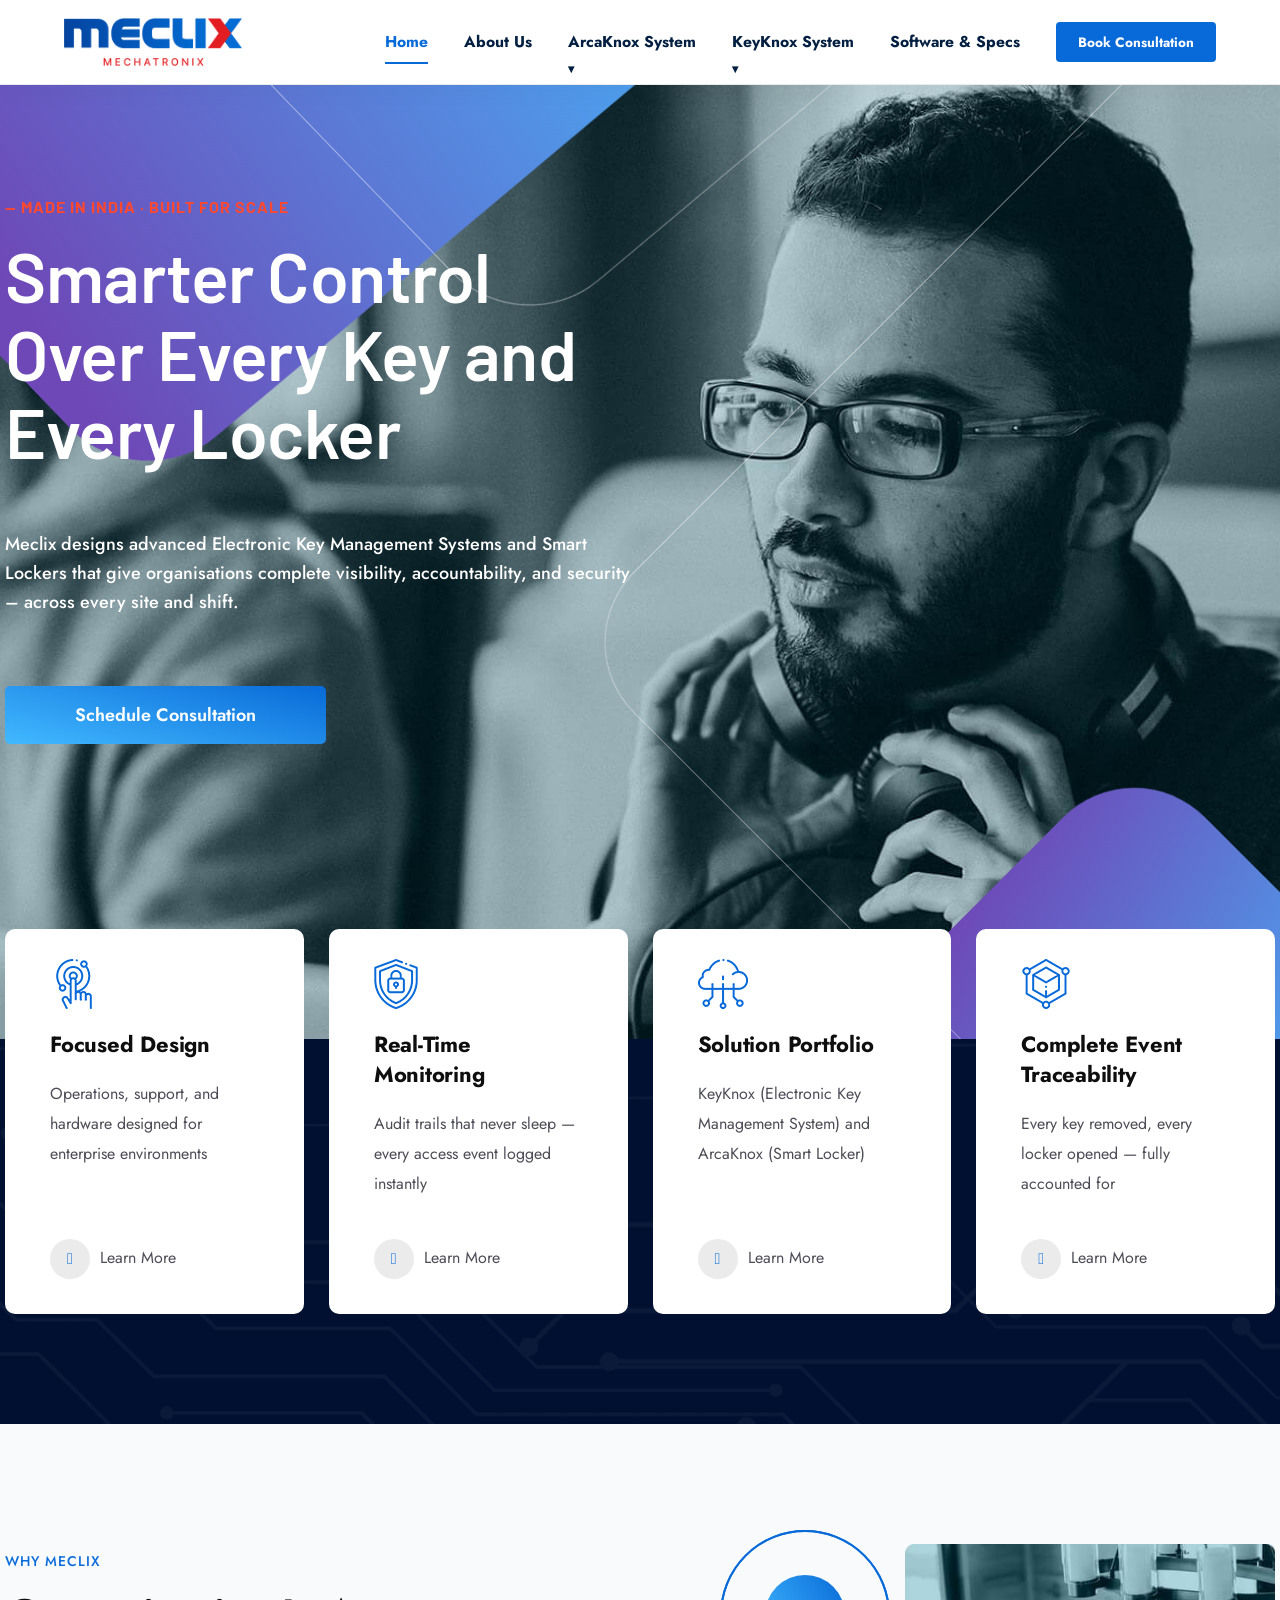
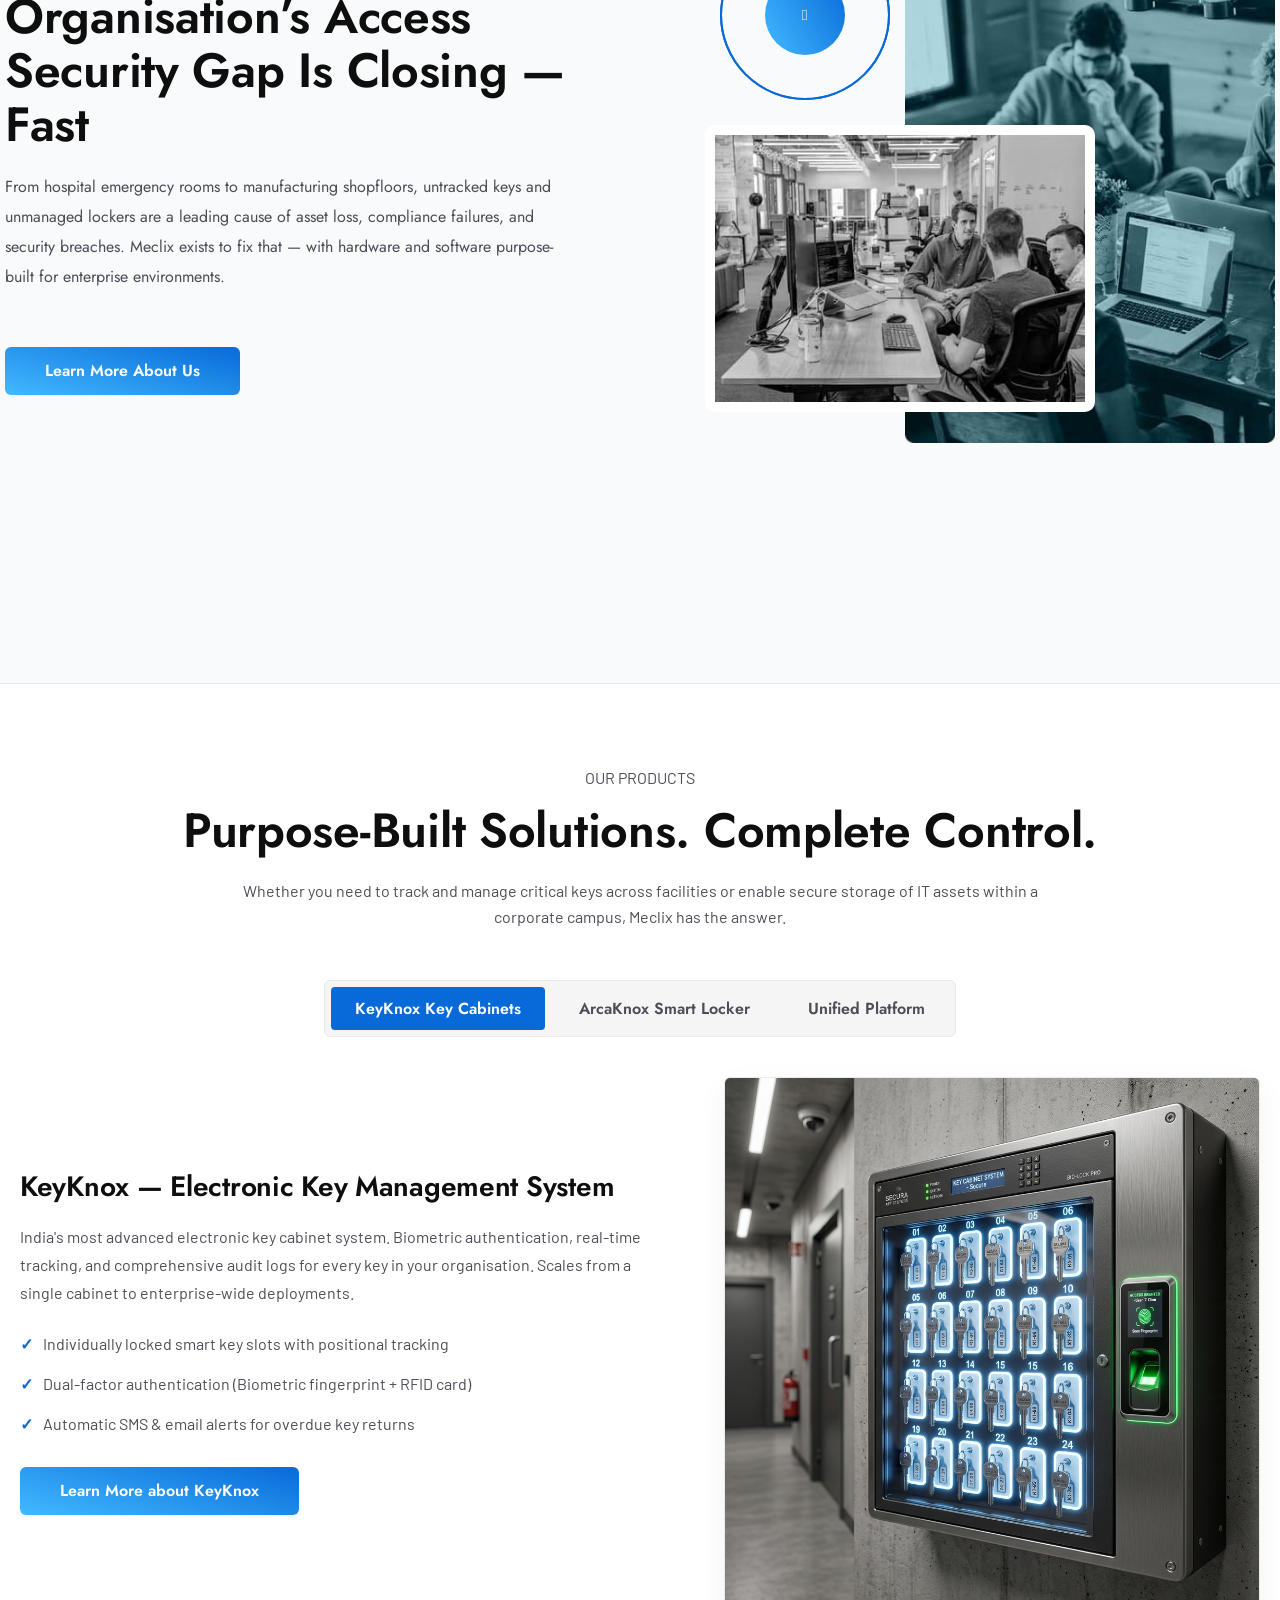
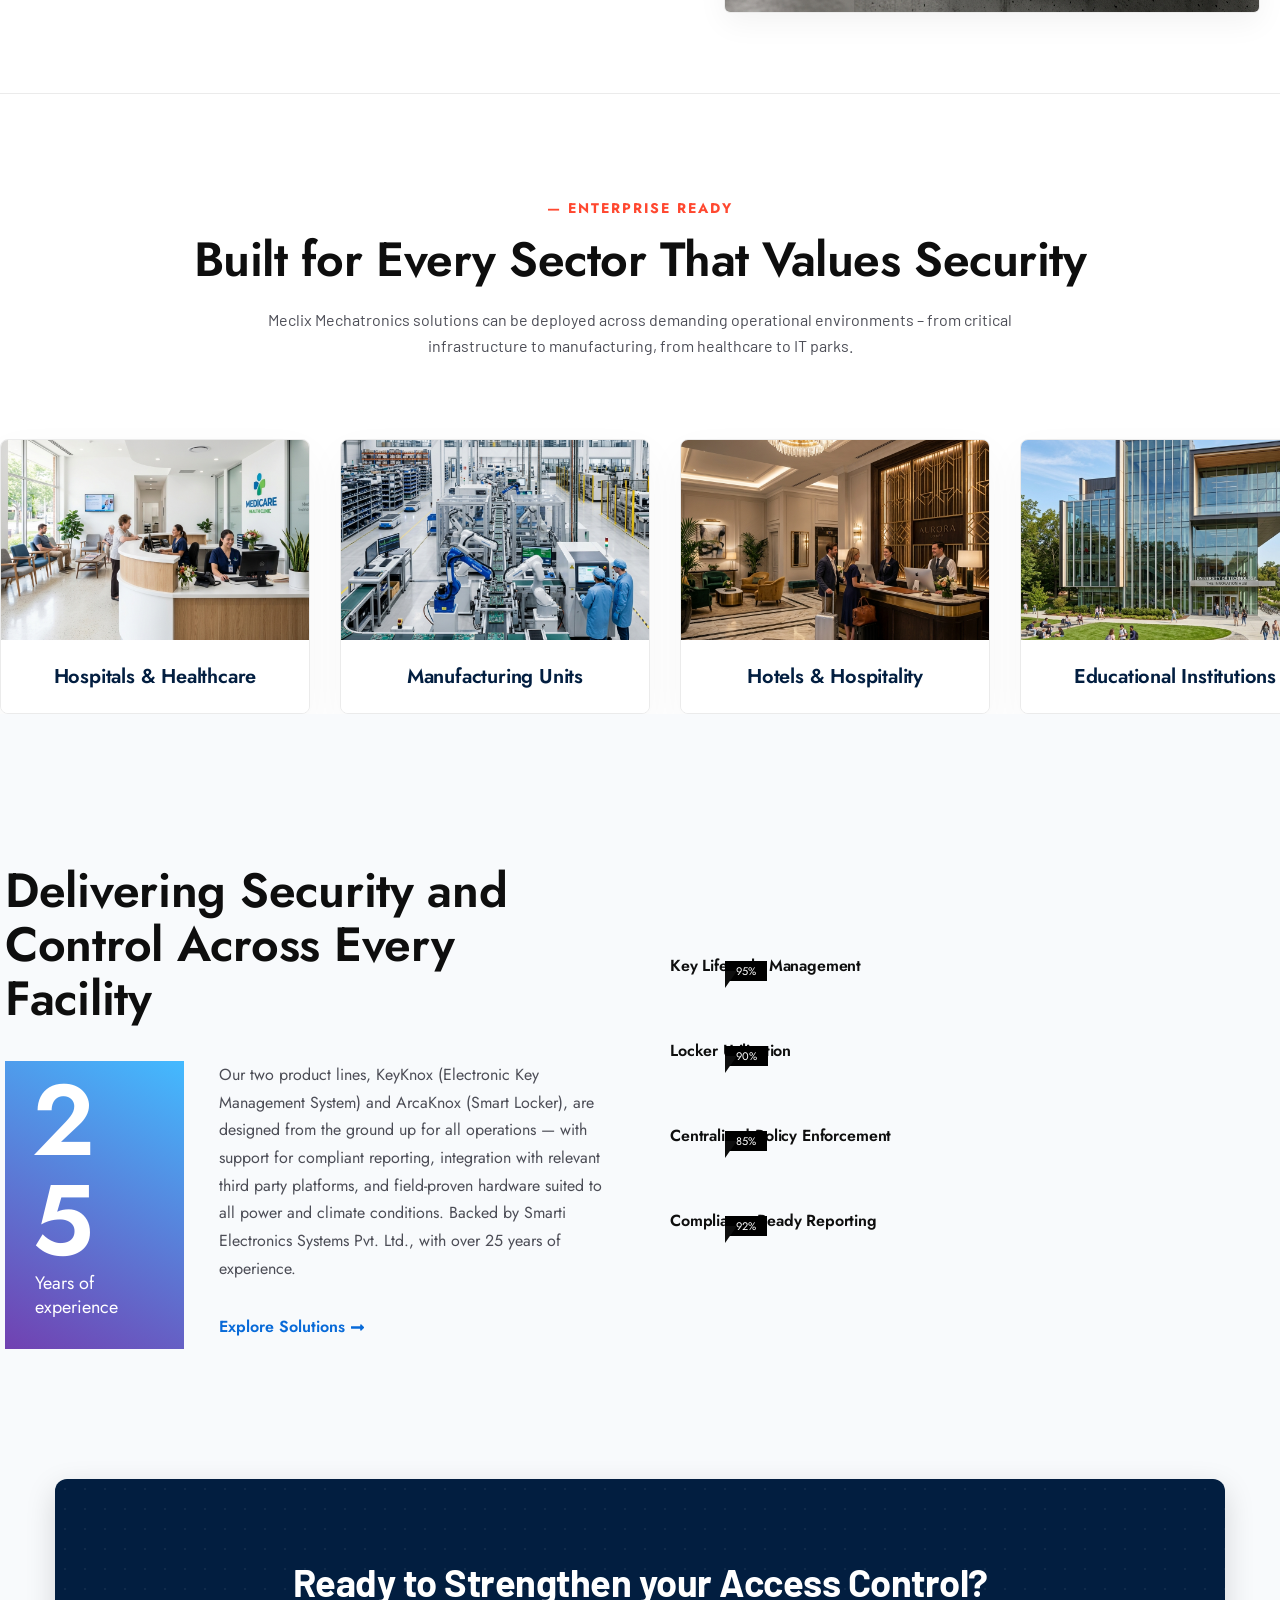
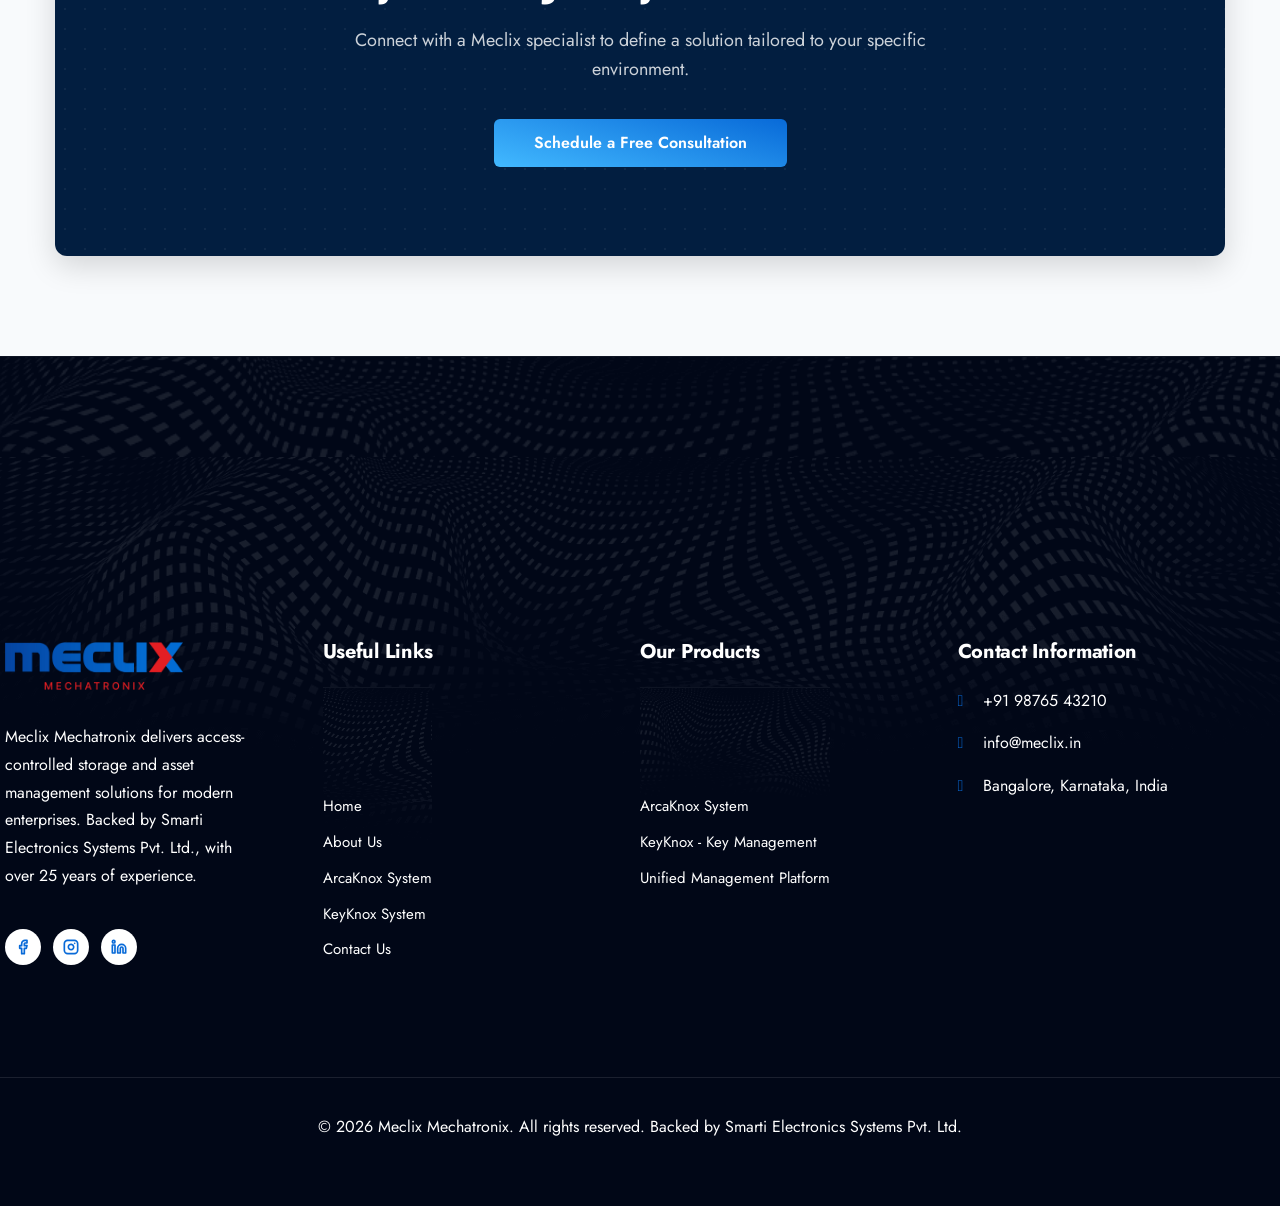
==== commit 9e8db6b6: "feat: expand website architecture with dedicated landing pages for specialized locker and key manage" ====
--- a/index.html
+++ b/index.html
@@ -1326,6 +1326,7 @@
 			unicode-range: U+0000-00FF, U+0131, U+0152-0153, U+02BB-02BC, U+02C6, U+02DA, U+02DC, U+0304, U+0308, U+0329, U+2000-206F, U+20AC, U+2122, U+2191, U+2193, U+2212, U+2215, U+FEFF, U+FFFD;
 		}
 	</style>
+	<link rel="stylesheet" href="index.css">
 </head>
 
 <body
@@ -1339,98 +1340,46 @@
 		</div>
 	</div>
 	<div id="page" class="site"><a class="skip-link screen-reader-text" href="#content">Skip to content</a>
-		<header id="masthead" class="site-header theme-default-header header-get-sticky">
-			<div class="techwix-header-area techwix-navbar techwix-navbar-expand-lg">
-				<div class="techwix-container">
-					<div class="tpc-header-navbar techwix-align-items-center">
-						<div class="site-branding site-logo-info">
-							<div class="logo-wrapper" itemscope itemtype="http://schema.org/Brand"><a href="index.html"
-									class="navbar-brand site-main-logo" rel="home" aria-current="page"
-									style="padding: 5px 0; display: inline-block;"><img src="assets/images/new_logo.png"
-										alt="Meclix Mechatronix"
-										style="height: 48px; width: auto; max-height: 100%; display: block;"></a><a
-									href="index.html" class="navbar-brand site-white-logo"
-									style="padding: 5px 0; display: inline-block;"><img src="assets/images/new_logo.png"
-										alt="Meclix Mechatronix"
-										style="height: 48px; width: auto; max-height: 100%; display: block; filter: brightness(0) invert(1);"></a>
-							</div>
-						</div>
-						<div class="techwix-theme-header-nav techwix-d-none techwix-d-xl-block">
-							<nav id="site-navigation" class="main-navigation techwix-theme-nav techwix-navbar-collapse">
-								<div class="techwix-navbar-primary-menu">
-									<div id="primary-menu-container-id" class="primary-menu-container-class">
-										<ul id="primary-menu-custom-id"
-											class="techwix-default-header-navbar techwix-navbar-nav techwix-navbar-right">
-											<li itemscope="itemscope"
-												itemtype="https://www.schema.org/SiteNavigationElement"
-												class="menu-item nav-item active"><a class="nav-link"
-													href="index.html">Home</a></li>
-											<li itemscope="itemscope"
-												itemtype="https://www.schema.org/SiteNavigationElement"
-												class="menu-item nav-item"><a class="nav-link" href="about.html">About
-													Us</a></li>
-											<li itemscope="itemscope"
-												itemtype="https://www.schema.org/SiteNavigationElement"
-												class="menu-item nav-item"><a class="nav-link" href="lockers.html">Smart
-													Locker</a></li>
-											<li itemscope="itemscope"
-												itemtype="https://www.schema.org/SiteNavigationElement"
-												class="menu-item nav-item"><a class="nav-link" href="keyknox.html">KeyKnox
-													System</a></li>
-											<li itemscope="itemscope"
-												itemtype="https://www.schema.org/SiteNavigationElement"
-												class="menu-item nav-item"><a class="nav-link"
-													href="software.html">Software & Specs</a></li>
-										</ul>
-									</div>
-								</div>
-							</nav>
-						</div>
-						<div class="techwix-header-right-side"><a href="javascript:void(0);" onclick="openConsultationModal(event)"
-								class="main-header-btn techwix-btn btn-small btn-consultation-trigger">Book Consultation</a>
-							<div class="quote-icon techwix-theme-nav-responsive hamburger-icon">
-								<div class="techwix-mobile-hamburger-menu"><a href="javascript:void(0);"><i
-											class="flaticon-menu"></i></a></div>
-							</div>
-						</div>
-					</div>
-				</div>
-			</div>
-		</header>
-		<div class="techwix-mobile-menu">
-			<div class="techwix-mobile-menu-overlay"></div>
-			<div class="techwix-mobile-menu-nav-wrapper">
-				<div class="responsive-header-top">
-					<div class="responsive-header-logo">
-						<div class="logo-wrapper" itemscope itemtype="http://schema.org/Brand"><a href="index.html"
-								class="navbar-brand site-main-logo" rel="home" aria-current="page"
-								style="padding: 5px 0; display: inline-block;"><img src="assets/images/new_logo.png"
-									alt="Meclix Mechatronix"
-									style="height: 40px; width: auto; max-height: 100%; display: block;"></a><a
-								href="index.html" class="navbar-brand site-white-logo"
-								style="padding: 5px 0; display: inline-block;"><img src="assets/images/new_logo.png"
-									alt="Meclix Mechatronix"
-									style="height: 40px; width: auto; max-height: 100%; display: block; filter: brightness(0) invert(1);"></a>
-						</div>
-					</div>
-					<div class="techwix-mobile-menu-close"><a href="javascript:void(0);"><i
-								class="flaticon-cancel"></i></a></div>
-				</div>
-				<ul id="techwix-mobile-menu-item" class="techwix-mobile-menu-item">
-					<li itemscope="itemscope" itemtype="https://www.schema.org/SiteNavigationElement"
-						class="menu-item nav-item active"><a class="nav-link" href="index.html">Home</a></li>
-					<li itemscope="itemscope" itemtype="https://www.schema.org/SiteNavigationElement"
-						class="menu-item nav-item"><a class="nav-link" href="about.html">About Us</a></li>
-					<li itemscope="itemscope" itemtype="https://www.schema.org/SiteNavigationElement"
-						class="menu-item nav-item"><a class="nav-link" href="lockers.html">Smart Locker</a></li>
-					<li itemscope="itemscope" itemtype="https://www.schema.org/SiteNavigationElement"
-						class="menu-item nav-item"><a class="nav-link" href="keyknox.html">KeyKnox System</a></li>
-					<li itemscope="itemscope" itemtype="https://www.schema.org/SiteNavigationElement"
-						class="menu-item nav-item"><a class="nav-link" href="software.html">Software & Specs</a></li>
-				</ul>
-			</div>
-		</div>
-		<div id="content" class="tpc-site-content">
+		    <header class="site-header" id="site-header">
+    <div class="header-container">
+      <a class="logo-link" href="index.html" style="display: inline-block; padding: 5px 0;">
+        <img src="assets/images/new_logo.png" alt="Meclix Mechatronix" style="max-height: 48px; width: auto; display: block;">
+      </a>
+      
+      <button class="menu-toggle" id="menu-toggle" aria-label="Toggle menu">
+        <svg width="24" height="24" viewBox="0 0 24 24" fill="none" stroke="currentColor" stroke-width="2" stroke-linecap="round" stroke-linejoin="round"><line x1="3" y1="12" x2="21" y2="12"></line><line x1="3" y1="6" x2="21" y2="6"></line><line x1="3" y1="18" x2="21" y2="18"></line></svg>
+      </button>
+
+      <nav class="nav-menu" id="nav-menu">
+        <a class="nav-link active" href="index.html">Home</a>
+        <a class="nav-link" href="about.html">About Us</a>
+        <div class="nav-dropdown">
+          <a class="nav-link dropdown-toggle" href="lockers.html">ArcaKnox System</a>
+          <ul class="dropdown-menu">
+            <li><a href="lockers.html">Employee Assets</a></li>
+            <li><a href="it-lockers.html">IT Assets</a></li>
+            <li><a href="visitor-lockers.html">Visitor Assets</a></li>
+            <li><a href="tool-lockers.html">Tool Kits</a></li>
+          </ul>
+        </div>
+        <div class="nav-dropdown">
+          <a class="nav-link dropdown-toggle" href="keyknox.html">KeyKnox System</a>
+          <ul class="dropdown-menu">
+            <li><a href="keyknox.html">Fleet & Vehicles</a></li>
+            <li><a href="server-racks.html">Server Racks</a></li>
+            <li><a href="premise-workplace.html">Premise & Workplace</a></li>
+            <li><a href="plant-maintenance.html">Plant & Maintenance</a></li>
+          </ul>
+        </div>
+        <a class="nav-link" href="software.html">Software & Specs</a>
+        <div class="nav-cta">
+          <button class="btn btn-primary btn-sm btn-consultation-trigger">Book Consultation</button>
+        </div>
+      </nav>
+    </div>
+  </header>
+
+  <div id="content" class="tpc-site-content">
 			<div class="tpc-site-content-inner techwix-page-container techwix-container">
 				<div class="techwix-main-content-inner techwix-row">
 					<div id="primary" class="content-area techwix-col-lg-12">
@@ -2806,7 +2755,7 @@
 															style="padding: 5px 0; display: inline-block;"><img
 																src="assets/images/new_logo.png"
 																alt="Meclix Mechatronix"
-																style="height: 48px; width: auto; max-height: 100%; display: block; filter: brightness(0) invert(1);"></a>
+																style="height: 48px; width: auto; max-height: 100%; display: block;"></a>
 													</div>
 												</div>
 											</div>
@@ -2819,35 +2768,10 @@
 												management solutions for modern enterprises. Backed by Smarti
 												Electronics Systems Pvt. Ltd., with over 25 years of experience. </div>
 										</div>
-										<div class="elementor-element elementor-element-258e46b elementor-shape-circle e-grid-align-left elementor-grid-0 elementor-widget elementor-widget-social-icons"
-											data-id="258e46b" data-element_type="widget" data-e-type="widget"
-											data-widget_type="social-icons.default">
-											<div class="elementor-widget-container">
-												<div class="elementor-social-icons-wrapper elementor-grid" role="list">
-													<span class="elementor-grid-item" role="listitem">
-														<a class="elementor-icon elementor-social-icon elementor-social-icon-flaticon-facebook-logo elementor-repeater-item-b3d0af0"
-															href="https://www.facebook.com" target="_blank">
-															<span
-																class="elementor-screen-only">Flaticon-facebook-logo</span>
-															<i aria-hidden="true"
-																class="techwix flaticon-facebook-logo"></i> </a>
-													</span>
-													<span class="elementor-grid-item" role="listitem">
-														<a class="elementor-icon elementor-social-icon elementor-social-icon-flaticon-twitter elementor-repeater-item-661c24f"
-															href="https://www.twitter.com" target="_blank">
-															<span class="elementor-screen-only">Flaticon-twitter</span>
-															<i aria-hidden="true" class="techwix flaticon-twitter"></i>
-														</a>
-													</span>
-													<span class="elementor-grid-item" role="listitem">
-														<a class="elementor-icon elementor-social-icon elementor-social-icon-flaticon-linkedin elementor-repeater-item-6ee9cf7"
-															href="https://www.linkedin.com" target="_blank">
-															<span class="elementor-screen-only">Flaticon-linkedin</span>
-															<i aria-hidden="true" class="techwix flaticon-linkedin"></i>
-														</a>
-													</span>
-												</div>
-											</div>
+										<div class="footer-social-icons" style="margin-top: 20px; display: flex; gap: 12px;">
+											<a href="https://www.facebook.com" target="_blank" style="width: 36px; height: 36px; background: #ffffff; border-radius: 50%; display: flex; align-items: center; justify-content: center; color: #086ad8; transition: all 0.3s ease;"><svg xmlns="http://www.w3.org/2000/svg" width="16" height="16" viewBox="0 0 24 24" fill="none" stroke="currentColor" stroke-width="2.5" stroke-linecap="round" stroke-linejoin="round" class="lucide lucide-facebook"><path d="M18 2h-3a5 5 0 0 0-5 5v3H7v4h3v8h4v-8h3l1-4h-4V7a1 1 0 0 1 1-1h3z"/></svg></a>
+											<a href="https://www.instagram.com" target="_blank" style="width: 36px; height: 36px; background: #ffffff; border-radius: 50%; display: flex; align-items: center; justify-content: center; color: #086ad8; transition: all 0.3s ease;"><svg xmlns="http://www.w3.org/2000/svg" width="16" height="16" viewBox="0 0 24 24" fill="none" stroke="currentColor" stroke-width="2.5" stroke-linecap="round" stroke-linejoin="round" class="lucide lucide-instagram"><rect width="20" height="20" x="2" y="2" rx="5" ry="5"/><path d="M16 11.37A4 4 0 1 1 12.63 8 4 4 0 0 1 16 11.37z"/><line x1="17.5" x2="17.51" y1="6.5" y2="6.5"/></svg></a>
+											<a href="https://www.linkedin.com" target="_blank" style="width: 36px; height: 36px; background: #ffffff; border-radius: 50%; display: flex; align-items: center; justify-content: center; color: #086ad8; transition: all 0.3s ease;"><svg xmlns="http://www.w3.org/2000/svg" width="16" height="16" viewBox="0 0 24 24" fill="none" stroke="currentColor" stroke-width="2.5" stroke-linecap="round" stroke-linejoin="round" class="lucide lucide-linkedin"><path d="M16 8a6 6 0 0 1 6 6v7h-4v-7a2 2 0 0 0-2-2 2 2 0 0 0-2 2v7h-4v-7a6 6 0 0 1 6-6z"/><rect width="4" height="12" x="2" y="9"/><circle cx="4" cy="4" r="2"/></svg></a>
 										</div>
 									</div>
 									<div class="elementor-element elementor-element-d42a5e7 e-con-full e-flex e-con e-child"
@@ -2877,8 +2801,7 @@
 																<li class="menu-item"><a href="index.html">Home</a></li>
 																<li class="menu-item"><a href="about.html">About Us</a>
 																</li>
-																<li class="menu-item"><a href="lockers.html">Smart
-																		Locker</a></li>
+																<li class="menu-item"><a href="lockers.html">ArcaKnox System</a></li>
 																<li class="menu-item"><a href="keyknox.html">KeyKnox
 																		System</a></li>
 																<li class="menu-item"><a href="about.html">Contact
@@ -2915,8 +2838,7 @@
 
 														<div class="menu-footer-menu-services-container">
 															<ul id="menu-footer-menu-services" class="menu">
-																<li class="menu-item"><a href="#products">ArcaKnox -
-																		Smart Locker</a></li>
+																<li class="menu-item"><a href="#products">ArcaKnox System</a></li>
 																<li class="menu-item"><a href="#keyknox">KeyKnox - Key
 																		Management</a></li>
 																<li class="menu-item"><a href="#software-specs">Unified
--- a/index.css
+++ b/index.css
@@ -0,0 +1,2616 @@
+@import url('https://fonts.googleapis.com/css2?family=Jost:wght@300;400;500;600;700;800;900&family=Barlow:wght@300;400;500;600;700;800;900&family=JetBrains+Mono:wght@400;500&display=swap');
+
+/* ==========================================================================
+   OFFICIAL TECHWIX THEME STYLING SYSTEM
+   ========================================================================== */
+:root {
+  --font-primary: 'Jost', sans-serif;       /* Heading Font */
+  --font-secondary: 'Barlow', sans-serif;   /* Body Font */
+  --font-mono: 'JetBrains Mono', monospace;
+
+  /* Official Techwix Theme Colors */
+  --color-primary: #086ad8;                 /* Primary Techwix Blue */
+  --color-secondary: #ff4830;               /* Accent Orange-Red */
+  --color-navy: #021e40;                    /* Deep Secondary Navy */
+  --color-dark: #0e0e0e;                    /* Heading Deep Black */
+  --color-body: #4c4d56;                    /* Body Text Grey */
+  --color-text-muted: #8a8b94;
+  
+  --bg-body: #f8fafc;                       /* Overall Light Body background */
+  --bg-card: #ffffff;                       /* Card background */
+  --bg-shade: #f5f5f5;                      /* Techwix shade */
+  --bg-navy-dark: #021e40;                  /* Deep navy dark modules */
+  
+  --border-light: #ebebeb;
+  --border-hover: #086ad8;
+  
+  /* Official Shadow System */
+  --shadow-normal: 0px 10px 30px 0px rgba(0,0,0,0.05);
+  --shadow-hover: 0px 10px 30px 0px rgba(20,36,66,0.1);
+  --shadow-darker: 0px 10px 50px 0px rgba(26,46,85,0.08);
+
+  /* Transition Settings */
+  --transition-normal: 0.3s ease-in-out;
+  
+  --header-height: 85px;
+}
+
+/* ==========================================================================
+   RESET & GLOBAL STYLES
+   ========================================================================== */
+*, *::before, *::after {
+  box-sizing: border-box;
+  margin: 0;
+  padding: 0;
+}
+
+html {
+  scroll-behavior: smooth;
+  font-size: 16px;
+  background-color: var(--bg-body);
+  color: var(--color-body);
+  font-family: var(--font-secondary);
+  overflow-x: hidden;
+}
+
+body {
+  min-height: 100vh;
+  line-height: 1.73;
+  position: relative;
+  background: var(--bg-body);
+}
+
+/* Custom Scrollbar */
+::-webkit-scrollbar {
+  width: 8px;
+}
+::-webkit-scrollbar-track {
+  background: var(--bg-shade);
+}
+::-webkit-scrollbar-thumb {
+  background: #ccd6e2;
+  border-radius: 4px;
+}
+::-webkit-scrollbar-thumb:hover {
+  background: var(--color-primary);
+}
+
+/* Typography */
+h1, h2, h3, h4, h5, h6 {
+  font-family: var(--font-primary);
+  font-weight: 700;
+  letter-spacing: -0.01em;
+  color: var(--color-dark);
+  line-height: 1.25;
+}
+
+p {
+  color: var(--color-body);
+}
+
+a {
+  color: inherit;
+  text-decoration: none;
+  transition: var(--transition-normal);
+}
+
+/* Container */
+.container {
+  max-width: 1200px;
+  margin: 0 auto;
+  padding: 0 24px;
+  width: 100%;
+  position: relative;
+  z-index: 1;
+}
+
+/* ==========================================================================
+   STYLE UTILITIES & COMPONENTS
+   ========================================================================== */
+.card-panel, .glass-panel {
+  background: var(--bg-card);
+  border: 1px solid var(--border-light);
+  border-radius: 6px; /* Techwix card borders are sharp and clean */
+  box-shadow: var(--shadow-normal);
+  transition: all var(--transition-normal);
+}
+
+.card-panel:hover, .glass-panel:hover {
+  transform: translateY(-5px);
+  border-color: rgba(8, 106, 216, 0.2);
+  box-shadow: var(--shadow-hover);
+}
+
+.gradient-text {
+  color: var(--color-primary);
+}
+
+.eyebrow {
+  font-family: var(--font-primary);
+  text-transform: uppercase;
+  font-size: 0.82rem;
+  letter-spacing: 0.08em;
+  color: var(--color-secondary);
+  margin-bottom: 12px;
+  display: inline-flex;
+  align-items: center;
+  gap: 8px;
+  font-weight: 700;
+}
+
+.eyebrow::before {
+  content: '';
+  display: inline-block;
+  width: 12px;
+  height: 2px;
+  background-color: var(--color-secondary);
+}
+
+/* Techwix Official Buttons */
+.btn {
+  display: inline-flex;
+  align-items: center;
+  justify-content: center;
+  gap: 8px;
+  padding: 15px 32px;
+  border-radius: 4px; /* Techwix button borders are rectangular with slight rounding */
+  font-family: var(--font-primary);
+  font-size: 0.95rem;
+  font-weight: 700;
+  cursor: pointer;
+  transition: all var(--transition-normal);
+  border: none;
+  position: relative;
+  overflow: hidden;
+  z-index: 1;
+}
+
+.btn-primary {
+  background: var(--color-primary);
+  color: #fff;
+}
+
+.btn-primary:hover {
+  background: var(--color-navy);
+  color: #fff;
+  transform: translateY(-2px);
+}
+
+.btn-secondary {
+  background: var(--color-secondary);
+  color: #fff;
+}
+
+.btn-secondary:hover {
+  background: var(--color-navy);
+  color: #fff;
+  transform: translateY(-2px);
+}
+
+.btn-sm {
+  padding: 10px 22px;
+  font-size: 0.85rem;
+}
+
+/* ==========================================================================
+   HEADER / NAVIGATION (Techwix Style)
+   ========================================================================== */
+.site-header {
+  position: fixed;
+  top: 0;
+  left: 0;
+  width: 100%;
+  height: var(--header-height);
+  z-index: 100;
+  transition: all var(--transition-normal);
+  background: #ffffff;
+  border-bottom: 1px solid var(--border-light);
+  box-shadow: 0 4px 25px rgba(2, 30, 64, 0.04);
+}
+
+.site-header.scrolled {
+  background: #ffffff;
+  border-bottom: 1px solid var(--border-light);
+  box-shadow: 0 4px 25px rgba(2, 30, 64, 0.04);
+}
+
+.header-container {
+  display: flex;
+  align-items: center;
+  justify-content: space-between;
+  height: 100%;
+  padding: 0 24px;
+  max-width: 1200px;
+  margin: 0 auto;
+}
+
+.logo-icon {
+  width: 38px;
+  height: 38px;
+  background: var(--color-primary);
+  border-radius: 4px;
+  display: flex;
+  align-items: center;
+  justify-content: center;
+  color: #fff;
+  font-family: var(--font-primary);
+  font-size: 1.4rem;
+  font-weight: 800;
+}
+
+.logo-text {
+  font-family: var(--font-primary);
+  font-size: 1.45rem;
+  font-weight: 800;
+  color: var(--color-navy);
+}
+
+.logo-text span {
+  color: var(--color-primary);
+}
+
+/* Nav Menu */
+.nav-menu {
+  display: flex;
+  align-items: center;
+  gap: 36px;
+  list-style: none;
+}
+
+.nav-link {
+  font-family: var(--font-primary);
+  font-size: 0.98rem;
+  font-weight: 700;
+  color: var(--color-navy);
+  position: relative;
+  padding: 8px 0;
+}
+
+.nav-link:hover, .nav-link.active {
+  color: var(--color-primary);
+}
+
+.nav-link::after {
+  content: '';
+  position: absolute;
+  bottom: 0;
+  left: 0;
+  width: 0%;
+  height: 2px;
+  background: var(--color-primary);
+  transition: width var(--transition-normal);
+}
+
+.nav-link:hover::after, .nav-link.active::after {
+  width: 100%;
+}
+
+.menu-toggle {
+  display: none;
+  background: none;
+  border: none;
+  color: var(--color-navy);
+  font-size: 1.6rem;
+  cursor: pointer;
+}
+
+/* ==========================================================================
+   SPA ROUTER & SECTIONS
+   ========================================================================== */
+main {
+  position: relative;
+  z-index: 1;
+  min-height: 100vh;
+  padding-top: var(--header-height);
+}
+
+/* ==========================================================================
+   LANDING PAGE (Techwix Style)
+   ========================================================================== */
+
+/* Premium Split Hero Section */
+.hero-section-split {
+  position: relative;
+  width: 100%;
+  min-height: 80vh;
+  padding: 160px 0 180px 0;
+  display: flex;
+  align-items: center;
+  background-color: #021e40;
+  overflow: hidden;
+}
+
+.hero-section-split .container {
+  position: relative;
+  z-index: 5;
+}
+
+.hero-bg-image {
+  position: absolute;
+  top: 0;
+  right: 0;
+  width: 100%;
+  height: 100%;
+  background-image: url('assets/hero_bg.jpg');
+  background-size: cover;
+  background-position: center;
+  background-repeat: no-repeat;
+  filter: grayscale(100%) contrast(1.15) brightness(0.5);
+  z-index: 1;
+  animation: bgZoom 20s infinite alternate ease-in-out;
+}
+
+@keyframes bgZoom {
+  0% {
+    transform: scale(1);
+  }
+  100% {
+    transform: scale(1.08);
+  }
+}
+
+.hero-gradient-overlay {
+  position: absolute;
+  top: 0;
+  left: 0;
+  width: 100%;
+  height: 100%;
+  background: linear-gradient(135deg, rgba(142, 86, 255, 0.96) 0%, rgba(8, 106, 216, 0.96) 100%);
+  clip-path: polygon(0 0, 58% 0, 0 100%);
+  z-index: 2;
+}
+
+/* Thin diagonal lines */
+.diagonal-lines-container {
+  position: absolute;
+  top: 0;
+  right: 0;
+  width: 65%;
+  height: 100%;
+  z-index: 3;
+  pointer-events: none;
+}
+
+.diagonal-line {
+  position: absolute;
+  background: rgba(255, 255, 255, 0.08);
+  width: 1px;
+  height: 200%;
+  top: -50%;
+  transform: rotate(40deg);
+}
+
+.line-1 {
+  left: 20%;
+  animation: floatLine1 15s linear infinite;
+}
+.line-2 {
+  left: 50%;
+  animation: floatLine2 18s linear infinite;
+}
+.line-3 {
+  left: 80%;
+  animation: floatLine3 22s linear infinite;
+}
+
+@keyframes floatLine1 {
+  0% { transform: translate(-30px, -30px) rotate(40deg); opacity: 0.3; }
+  50% { opacity: 0.6; }
+  100% { transform: translate(30px, 30px) rotate(40deg); opacity: 0.3; }
+}
+@keyframes floatLine2 {
+  0% { transform: translate(30px, -30px) rotate(40deg); opacity: 0.4; }
+  50% { opacity: 0.7; }
+  100% { transform: translate(-30px, 30px) rotate(40deg); opacity: 0.4; }
+}
+@keyframes floatLine3 {
+  0% { transform: translate(-20px, 20px) rotate(40deg); opacity: 0.3; }
+  50% { opacity: 0.6; }
+  100% { transform: translate(20px, -20px) rotate(40deg); opacity: 0.3; }
+}
+
+.hero-split-grid {
+  display: grid;
+  grid-template-columns: 1.15fr 0.85fr;
+  position: relative;
+  z-index: 5;
+}
+
+.hero-content-split {
+  max-width: 550px;
+  text-align: left;
+}
+
+.hero-content-split h1 {
+  font-size: 3.5rem;
+  line-height: 1.2;
+  color: #ffffff;
+  margin-bottom: 24px;
+  font-family: var(--font-primary);
+  font-weight: 800;
+}
+
+.hero-content-split p {
+  font-size: 1.15rem;
+  line-height: 1.75;
+  color: rgba(255, 255, 255, 0.85);
+  margin-bottom: 40px;
+  font-family: var(--font-secondary);
+}
+
+.eyebrow-light {
+  color: var(--color-secondary);
+  font-weight: 700;
+}
+
+.eyebrow-light::before {
+  background-color: var(--color-secondary);
+}
+
+.btn-white {
+  background: #ffffff;
+  color: var(--color-navy);
+  border: 2px solid #ffffff;
+}
+
+.btn-white:hover {
+  background: transparent;
+  color: #ffffff;
+  border-color: #ffffff;
+  transform: translateY(-2px);
+}
+
+.btn-outline-white {
+  background: transparent;
+  border: 2px solid #ffffff;
+  color: #ffffff;
+}
+
+.btn-outline-white:hover {
+  background: #ffffff;
+  color: var(--color-navy);
+  border-color: #ffffff;
+  transform: translateY(-2px);
+}
+
+/* Sequential Slide Up Entry Animations */
+.animate-1 { animation: slideUp 0.8s cubic-bezier(0.16, 1, 0.3, 1) forwards; opacity: 0; }
+.animate-2 { animation: slideUp 0.8s cubic-bezier(0.16, 1, 0.3, 1) 0.15s forwards; opacity: 0; }
+.animate-3 { animation: slideUp 0.8s cubic-bezier(0.16, 1, 0.3, 1) 0.3s forwards; opacity: 0; }
+.animate-4 { animation: slideUp 0.8s cubic-bezier(0.16, 1, 0.3, 1) 0.45s forwards; opacity: 0; }
+
+@keyframes slideUp {
+  0% {
+    opacity: 0;
+    transform: translateY(40px);
+  }
+  100% {
+    opacity: 1;
+    transform: translateY(0);
+  }
+}
+
+/* Decorative background shapes similar to Techwix */
+.hero-shape-decor {
+  position: absolute;
+  border-radius: 50%;
+  filter: blur(80px);
+  opacity: 0.15;
+  z-index: 1;
+  pointer-events: none;
+}
+
+.decor-top-left {
+  width: 350px;
+  height: 350px;
+  background: #a855f7;
+  top: -100px;
+  left: -100px;
+}
+
+.decor-bottom-right {
+  width: 420px;
+  height: 420px;
+  background: linear-gradient(135deg, #8e56ff 0%, #086ad8 100%);
+  bottom: -180px;
+  right: -80px;
+  border-radius: 40% 60% 40% 60% / 60% 40% 60% 40%;
+  filter: none;
+  opacity: 0.95;
+  z-index: 4;
+  transform: rotate(-10deg);
+}
+
+/* Hero Section */
+.hero-wrapper {
+  display: grid;
+  grid-template-columns: 1.15fr 0.85fr;
+  gap: 48px;
+  align-items: center;
+  min-height: calc(85vh - var(--header-height));
+  position: relative;
+  padding-bottom: 40px;
+}
+
+.hero-content h1 {
+  font-size: 3.6rem;
+  line-height: 1.2;
+  color: var(--color-dark);
+  margin-bottom: 24px;
+}
+
+.hero-content p {
+  font-size: 1.05rem;
+  line-height: 1.73;
+  margin-bottom: 36px;
+  max-width: 580px;
+}
+
+.hero-actions {
+  display: flex;
+  gap: 16px;
+}
+
+/* Techwix Hero Visual */
+.hero-visual {
+  position: relative;
+  height: 450px;
+  width: 100%;
+  display: flex;
+  align-items: center;
+  justify-content: center;
+}
+
+.tech-grid-bg {
+  position: absolute;
+  width: 100%;
+  height: 100%;
+  background-image: 
+    radial-gradient(rgba(8, 106, 216, 0.08) 1.5px, transparent 1.5px),
+    radial-gradient(rgba(8, 106, 216, 0.08) 1.5px, transparent 1.5px);
+  background-size: 24px 24px;
+  background-position: 0 0, 12px 12px;
+  border-radius: 6px;
+  border: 1px solid var(--border-light);
+  background-color: rgba(255, 255, 255, 0.4);
+}
+
+.floating-box {
+  position: relative;
+  width: 325px;
+  height: 380px;
+  background: var(--bg-card);
+  border-radius: 8px;
+  border: 1px solid var(--border-light);
+  box-shadow: 0 15px 40px rgba(8, 106, 216, 0.06);
+  z-index: 2;
+  overflow: hidden;
+  animation: floatCard 5s ease-in-out infinite;
+}
+
+.floating-box-header {
+  height: 55px;
+  border-bottom: 1px solid var(--border-light);
+  padding: 0 20px;
+  display: flex;
+  align-items: center;
+  justify-content: space-between;
+  background: #f8fafc;
+}
+
+.circle-indicators {
+  display: flex;
+  gap: 6px;
+}
+
+.circle-indicators span {
+  width: 7px;
+  height: 7px;
+  border-radius: 50%;
+  background: #ccd6e2;
+}
+
+.live-badge {
+  display: inline-flex;
+  align-items: center;
+  gap: 6px;
+  font-size: 0.7rem;
+  font-weight: 700;
+  text-transform: uppercase;
+  color: var(--color-primary);
+  background: rgba(8, 106, 216, 0.08);
+  padding: 4px 8px;
+  border-radius: 4px;
+}
+
+.live-dot {
+  width: 6px;
+  height: 6px;
+  border-radius: 50%;
+  background: var(--color-primary);
+  animation: pulseDot 1.5s infinite;
+}
+
+.floating-box-body {
+  padding: 20px;
+  height: calc(100% - 55px);
+  display: flex;
+  flex-direction: column;
+  justify-content: space-between;
+}
+
+.cabinet-sim {
+  display: grid;
+  grid-template-columns: repeat(4, 1fr);
+  gap: 10px;
+}
+
+.key-hook {
+  height: 44px;
+  border-radius: 4px;
+  background: #f8fafc;
+  border: 1px dashed var(--border-light);
+  display: flex;
+  align-items: center;
+  justify-content: center;
+  position: relative;
+  transition: all var(--transition-normal);
+}
+
+.key-hook.active-key {
+  background: rgba(8, 106, 216, 0.03);
+  border-style: solid;
+  border-color: rgba(8, 106, 216, 0.2);
+}
+
+.key-hook.active-key::before {
+  content: '🔑';
+  font-size: 1rem;
+}
+
+.key-hook.active-key.out::before {
+  opacity: 0.2;
+}
+
+.key-hook.active-key.out::after {
+  content: 'OUT';
+  position: absolute;
+  font-size: 0.55rem;
+  bottom: 2px;
+  color: var(--color-secondary);
+  font-weight: 700;
+}
+
+.key-hook.active-key.in::after {
+  content: 'IN';
+  position: absolute;
+  font-size: 0.55rem;
+  bottom: 2px;
+  color: #2e7d32;
+  font-weight: 700;
+}
+
+.sim-events {
+  font-family: var(--font-mono);
+  font-size: 0.72rem;
+  background: #f8fafc;
+  padding: 10px 14px;
+  border-radius: 6px;
+  border: 1px solid var(--border-light);
+  max-height: 110px;
+  overflow-y: hidden;
+}
+
+.sim-event-line {
+  color: var(--color-body);
+  margin-bottom: 4px;
+  white-space: nowrap;
+}
+
+.sim-event-line span.cyan { color: var(--color-primary); font-weight: 600; }
+.sim-event-line span.red { color: var(--color-secondary); font-weight: 600; }
+.sim-event-line span.green { color: #2e7d32; font-weight: 600; }
+
+@keyframes floatCard {
+  0%, 100% { transform: translateY(0); }
+  50% { transform: translateY(-10px); }
+}
+
+@keyframes pulseDot {
+  0% { transform: scale(0.9); opacity: 0.6; }
+  50% { transform: scale(1.2); opacity: 1; }
+  100% { transform: scale(0.9); opacity: 0.6; }
+}
+
+/* Stats Section */
+.stats-section {
+  padding: 40px 0 60px 0;
+  margin-top: -85px;
+  position: relative;
+  z-index: 10;
+  background-color: var(--color-navy);
+  background-image: url('assets/pattern_bg_cards.png');
+  background-repeat: no-repeat;
+  background-position: center center;
+  background-size: cover;
+}
+
+.stats-grid {
+  display: grid;
+  grid-template-columns: repeat(4, 1fr);
+  gap: 24px;
+}
+
+.service-card {
+  padding: 40px 30px;
+  text-align: left;
+  display: flex;
+  flex-direction: column;
+  height: 100%;
+}
+
+.service-icon {
+  margin-bottom: 25px;
+  color: var(--color-primary);
+  transition: transform var(--transition-normal);
+  display: flex;
+  align-items: center;
+}
+
+.service-card:hover .service-icon {
+  transform: translateY(-3px);
+}
+
+.service-title {
+  font-family: var(--font-primary);
+  font-size: 1.25rem;
+  font-weight: 700;
+  margin-bottom: 15px;
+  color: var(--color-dark);
+  line-height: 1.3;
+}
+
+.service-description {
+  font-family: var(--font-secondary);
+  font-size: 0.92rem;
+  color: var(--color-body);
+  line-height: 1.65;
+  margin-bottom: 25px;
+  flex-grow: 1;
+}
+
+.service-read-more {
+  display: inline-flex;
+  align-items: center;
+  gap: 12px;
+  text-decoration: none;
+  cursor: pointer;
+  margin-top: auto;
+  align-self: flex-start;
+}
+
+.plus-circle {
+  width: 32px;
+  height: 32px;
+  border-radius: 50%;
+  background: rgba(8, 106, 216, 0.06);
+  color: var(--color-primary);
+  display: flex;
+  align-items: center;
+  justify-content: center;
+  font-size: 1.2rem;
+  font-weight: 500;
+  transition: all var(--transition-normal);
+}
+
+.read-more-text {
+  font-family: var(--font-primary);
+  font-size: 0.95rem;
+  font-weight: 700;
+  color: var(--color-navy);
+  transition: all var(--transition-normal);
+}
+
+/* Hover States */
+.service-card:hover .plus-circle {
+  background: var(--color-primary);
+  color: #ffffff;
+}
+
+.service-card:hover .read-more-text {
+  color: var(--color-primary);
+}
+
+/* Techwix Style Tab Controls */
+.landing-products-section {
+  padding: 80px 0;
+  background: #ffffff;
+  border-top: 1px solid var(--border-light);
+  border-bottom: 1px solid var(--border-light);
+}
+
+.section-header {
+  text-align: center;
+  margin-bottom: 50px;
+}
+
+.section-header h2 {
+  font-size: 2.3rem;
+  margin-bottom: 16px;
+  color: var(--color-dark);
+}
+
+.section-header p {
+  font-size: 1.05rem;
+  max-width: 600px;
+  margin: 0 auto;
+}
+
+.tab-nav {
+  display: flex;
+  justify-content: center;
+  gap: 10px;
+  background: #f5f5f5;
+  padding: 6px;
+  border-radius: 6px;
+  align-self: center;
+  border: 1px solid var(--border-light);
+  margin-bottom: 40px;
+}
+
+.tab-btn {
+  background: transparent;
+  border: none;
+  font-family: var(--font-primary);
+  font-size: 0.95rem;
+  font-weight: 700;
+  color: var(--color-body);
+  padding: 10px 24px;
+  border-radius: 4px;
+  cursor: pointer;
+  transition: all var(--transition-normal);
+}
+
+.tab-btn:hover {
+  color: var(--color-primary);
+}
+
+.tab-btn.active {
+  background: var(--color-primary);
+  color: #fff;
+}
+
+.tab-pane {
+  display: none;
+  opacity: 0;
+  transform: translateY(15px);
+  transition: opacity var(--transition-normal), transform var(--transition-normal);
+}
+
+.tab-pane.active {
+  display: grid;
+  grid-template-columns: 1.1fr 0.9fr;
+  gap: 48px;
+  align-items: center;
+  opacity: 1;
+  transform: translateY(0);
+}
+
+.tab-text h3 {
+  font-size: 2rem;
+  margin-bottom: 16px;
+  color: var(--color-dark);
+}
+
+.tab-text p {
+  margin-bottom: 24px;
+  font-size: 0.95rem;
+}
+
+.tab-bullets {
+  list-style: none;
+  margin-bottom: 30px;
+}
+
+.tab-bullets li {
+  display: flex;
+  align-items: flex-start;
+  gap: 10px;
+  margin-bottom: 12px;
+  color: var(--color-body);
+  font-size: 0.95rem;
+}
+
+.tab-bullets li::before {
+  content: '✓';
+  color: var(--color-primary);
+  font-weight: 700;
+}
+
+.tab-image {
+  border-radius: 6px;
+  overflow: hidden;
+  border: 1px solid var(--border-light);
+  box-shadow: var(--shadow-normal);
+}
+
+.tab-image img {
+  width: 100%;
+  display: block;
+}
+
+/* Industries Section */
+.industries-section {
+  padding: 100px 0;
+  background-color: #ffffff; /* White background */
+  overflow: hidden; /* Avoid page scrollbars */
+}
+
+.industries-carousel-wrapper {
+  position: relative;
+  width: 100%;
+  overflow: hidden;
+  padding: 15px 0 25px 0;
+}
+
+/* Edge overlays ::before/::after removed to clean up the blurry effect */
+
+.industries-carousel-track {
+  display: flex;
+  gap: 24px;
+  width: max-content;
+  animation: scrollLeftToRight 80s linear infinite; /* Slower scroll speed */
+}
+
+/* Pause the track movement on hover so users can easily focus and read card content */
+.industries-carousel-wrapper:hover .industries-carousel-track {
+  animation-play-state: paused;
+}
+
+/* Card styled like service cards (card-panel) */
+.industry-card {
+  position: relative;
+  width: 280px; /* Fixed width to prevent shrinking */
+  height: 240px; /* Card dimensions */
+  flex-shrink: 0;
+  background: #ffffff;
+  border: 1px solid var(--border-light);
+  border-radius: 6px;
+  box-shadow: var(--shadow-normal);
+  display: flex;
+  flex-direction: column;
+  overflow: hidden;
+  padding: 0;
+  cursor: pointer;
+  transition: transform var(--transition-normal), border-color var(--transition-normal), box-shadow var(--transition-normal);
+}
+
+.industry-card:hover {
+  transform: translateY(-5px); /* Lift-up hover animation like stats cards */
+  border-color: rgba(8, 106, 216, 0.2);
+  box-shadow: var(--shadow-hover);
+}
+
+.industry-image {
+  width: 100%;
+  height: 150px;
+  background-size: cover;
+  background-position: center;
+  background-repeat: no-repeat;
+  border-bottom: 1px solid var(--border-light);
+}
+
+.industry-content {
+  padding: 16px 20px;
+  background: #ffffff;
+  display: flex;
+  align-items: center;
+  flex-grow: 1;
+}
+
+.industry-name {
+  font-family: var(--font-primary);
+  font-size: 1.05rem;
+  font-weight: 700;
+  color: var(--color-navy); /* Navy text */
+  margin: 0;
+  line-height: 1.35;
+}
+
+@keyframes scrollLeftToRight {
+  0% {
+    transform: translateX(-50%);
+  }
+  100% {
+    transform: translateX(0);
+  }
+}
+
+
+/* ==========================================================================
+   ABOUT US PAGE
+   ========================================================================== */
+.about-hero {
+  display: grid;
+  grid-template-columns: 1fr 1fr;
+  gap: 48px;
+  align-items: center;
+  margin-bottom: 80px;
+}
+
+.quote-block {
+  border-left: 3px solid var(--color-primary);
+  padding-left: 20px;
+  margin: 24px 0;
+  font-style: normal;
+  color: var(--color-dark);
+  font-size: 1.15rem;
+  line-height: 1.6;
+  font-weight: 500;
+}
+
+.mission-vision-row {
+  display: grid;
+  grid-template-columns: 1fr 1fr;
+  gap: 30px;
+  margin-bottom: 80px;
+}
+
+.mission-vision-card {
+  padding: 40px;
+}
+
+.mission-vision-card h3 {
+  font-size: 1.6rem;
+  margin-bottom: 16px;
+  display: flex;
+  align-items: center;
+  gap: 12px;
+}
+
+.mission-vision-card h3 span {
+  font-size: 1.8rem;
+}
+
+/* Values Grid */
+.values-wrapper {
+  margin-bottom: 80px;
+}
+
+.values-grid {
+  display: grid;
+  grid-template-columns: repeat(4, 1fr);
+  gap: 24px;
+  margin-top: 30px;
+}
+
+.value-card {
+  padding: 30px 24px;
+}
+
+.value-card h4 {
+  font-size: 1.2rem;
+  margin-bottom: 12px;
+  color: var(--color-primary);
+}
+
+.smarti-branding {
+  display: grid;
+  grid-template-columns: 1.2fr 0.8fr;
+  gap: 48px;
+  align-items: center;
+  padding: 48px;
+  margin-bottom: 80px;
+}
+
+.smarti-logo-container {
+  display: flex;
+  align-items: center;
+  justify-content: center;
+}
+
+.smarti-badge {
+  background: rgba(8, 106, 216, 0.05);
+  border: 1px solid var(--border-light);
+  padding: 30px 45px;
+  border-radius: 6px;
+  text-align: center;
+}
+
+.smarti-badge h4 {
+  font-size: 1.8rem;
+  color: var(--color-primary);
+  margin-bottom: 4px;
+}
+
+.smarti-badge p {
+  font-size: 0.8rem;
+  color: var(--color-body);
+  text-transform: uppercase;
+  letter-spacing: 0.05em;
+  font-weight: 700;
+}
+
+/* Best Practices Comparison */
+.practices-container {
+  display: grid;
+  grid-template-columns: 1fr 1fr;
+  gap: 32px;
+  margin-top: 40px;
+}
+
+.practices-column {
+  padding: 40px 32px;
+}
+
+.practices-column h3 {
+  font-size: 1.6rem;
+  margin-bottom: 24px;
+  border-bottom: 1px solid var(--border-light);
+  padding-bottom: 12px;
+}
+
+.practices-list {
+  list-style: none;
+}
+
+.practice-item {
+  margin-bottom: 20px;
+}
+
+.practice-item h5 {
+  font-size: 1rem;
+  color: var(--color-primary);
+  margin-bottom: 6px;
+  display: flex;
+  align-items: center;
+  gap: 8px;
+}
+
+.practice-item p {
+  font-size: 0.9rem;
+}
+
+/* ==========================================================================
+   SMART LOCKER (ARCANOX) PAGE
+   ========================================================================== */
+.space-smart-grid {
+  display: grid;
+  grid-template-columns: 1.1fr 0.9fr;
+  gap: 48px;
+  align-items: center;
+  margin-bottom: 80px;
+}
+
+.efficiency-visual {
+  position: relative;
+  height: 400px;
+  display: flex;
+  align-items: center;
+  justify-content: center;
+  background: #ffffff;
+}
+
+.locker-stack-sim {
+  display: flex;
+  gap: 24px;
+  height: 100%;
+  align-items: flex-end;
+  z-index: 2;
+  padding: 40px;
+}
+
+.stack-column {
+  display: flex;
+  flex-direction: column;
+  gap: 8px;
+  width: 95px;
+}
+
+.locker-box-unit {
+  height: 55px;
+  background: var(--bg-shade);
+  border: 1px solid var(--border-light);
+  border-radius: 4px;
+  display: flex;
+  align-items: center;
+  justify-content: center;
+  font-size: 0.75rem;
+  color: var(--color-body);
+  font-weight: 700;
+}
+
+.stack-column.height-optimized .locker-box-unit {
+  background: rgba(8, 106, 216, 0.05);
+  border-color: rgba(8, 106, 216, 0.2);
+  color: var(--color-primary);
+}
+
+.stack-label {
+  text-align: center;
+  font-size: 0.72rem;
+  color: var(--color-body);
+  margin-top: 8px;
+  font-weight: 700;
+}
+
+.usecase-blocks {
+  display: flex;
+  flex-direction: column;
+  gap: 80px;
+  margin-bottom: 80px;
+}
+
+.usecase-block {
+  display: grid;
+  grid-template-columns: 1.1fr 0.9fr;
+  gap: 48px;
+  align-items: start;
+}
+
+.usecase-text h3 {
+  font-size: 2.1rem;
+  margin-bottom: 16px;
+}
+
+.meta-sub-header {
+  font-family: var(--font-primary);
+  font-size: 0.95rem;
+  color: var(--color-primary);
+  margin-bottom: 12px;
+  text-transform: uppercase;
+  letter-spacing: 0.05em;
+  font-weight: 700;
+}
+
+.benefits-list {
+  list-style: none;
+  display: grid;
+  grid-template-columns: 1fr;
+  gap: 10px;
+  margin-bottom: 24px;
+}
+
+.benefits-list li {
+  display: flex;
+  align-items: flex-start;
+  gap: 8px;
+  font-size: 0.95rem;
+  color: var(--color-body);
+}
+
+.benefits-list li::before {
+  content: '✓';
+  color: var(--color-primary);
+  font-weight: bold;
+}
+
+.specs-inline-grid {
+  display: grid;
+  grid-template-columns: repeat(2, 1fr);
+  gap: 16px;
+  margin-top: 16px;
+}
+
+.inline-spec-card {
+  padding: 16px;
+}
+
+.inline-spec-card h5 {
+  font-size: 0.9rem;
+  color: var(--color-dark);
+  margin-bottom: 4px;
+}
+
+.inline-spec-card p {
+  font-size: 0.8rem;
+}
+
+.how-it-works-vertical {
+  margin-top: 24px;
+  border-left: 2px solid var(--border-light);
+  padding-left: 20px;
+}
+
+.how-step {
+  margin-bottom: 20px;
+  position: relative;
+}
+
+.how-step::before {
+  content: '';
+  position: absolute;
+  left: -25px;
+  top: 6px;
+  width: 8px;
+  height: 8px;
+  border-radius: 50%;
+  background: var(--color-primary);
+}
+
+.how-step h5 {
+  font-size: 0.95rem;
+  color: var(--color-dark);
+  margin-bottom: 4px;
+}
+
+.how-step p {
+  font-size: 0.85rem;
+}
+
+.industry-list-tags {
+  display: flex;
+  flex-wrap: wrap;
+  gap: 8px;
+}
+
+.industry-tag {
+  background: #f1f5fa;
+  border: 1px solid var(--border-light);
+  padding: 6px 12px;
+  border-radius: 4px;
+  font-size: 0.78rem;
+  color: var(--color-body);
+  font-weight: 600;
+}
+
+/* Stakeholder Matrix */
+.matrix-filters {
+  display: flex;
+  gap: 10px;
+  margin-bottom: 30px;
+  justify-content: center;
+  flex-wrap: wrap;
+}
+
+.matrix-btn {
+  background: var(--bg-card);
+  border: 1px solid var(--border-light);
+  color: var(--color-body);
+  padding: 10px 20px;
+  border-radius: 4px;
+  font-family: var(--font-primary);
+  font-weight: 700;
+  cursor: pointer;
+  transition: all var(--transition-normal);
+}
+
+.matrix-btn:hover, .matrix-btn.active {
+  color: #fff;
+  border-color: var(--color-primary);
+  background: var(--color-primary);
+}
+
+.matrix-table-container {
+  overflow-x: auto;
+  border: 1px solid var(--border-light);
+}
+
+.matrix-table {
+  width: 100%;
+  border-collapse: collapse;
+  text-align: left;
+}
+
+.matrix-table th {
+  font-family: var(--font-primary);
+  font-weight: 700;
+  padding: 18px;
+  border-bottom: 2px solid var(--border-light);
+  color: var(--color-dark);
+  background: #f8fafc;
+}
+
+.matrix-table td {
+  padding: 20px 18px;
+  border-bottom: 1px solid var(--border-light);
+  vertical-align: top;
+}
+
+.matrix-table tr:hover {
+  background: #fdfdfe;
+}
+
+.stakeholder-col {
+  width: 25%;
+  font-weight: 700;
+  color: var(--color-dark);
+  font-family: var(--font-primary);
+}
+
+.benefits-col {
+  color: var(--color-body);
+}
+
+/* ==========================================================================
+   KEYKNOX PAGE
+   ========================================================================== */
+.problem-grid {
+  display: grid;
+  grid-template-columns: 1fr 1fr;
+  gap: 30px;
+  margin-bottom: 80px;
+}
+
+.problem-compare-card {
+  padding: 40px;
+}
+
+.problem-compare-card.bad {
+  border-top: 4px solid var(--color-secondary);
+}
+
+.problem-compare-card.good {
+  border-top: 4px solid var(--color-primary);
+}
+
+.problem-compare-card h3 {
+  font-size: 1.6rem;
+  margin-bottom: 20px;
+  color: var(--color-dark);
+}
+
+.problem-bullets {
+  list-style: none;
+}
+
+.problem-bullets li {
+  position: relative;
+  padding-left: 24px;
+  margin-bottom: 16px;
+  font-size: 0.95rem;
+}
+
+.problem-bullets li::before {
+  position: absolute;
+  left: 0;
+  top: 2px;
+  font-weight: bold;
+}
+
+.bad .problem-bullets li::before {
+  content: '✗';
+  color: var(--color-secondary);
+}
+
+.good .problem-bullets li::before {
+  content: '✓';
+  color: var(--color-primary);
+}
+
+.features-container-grid {
+  display: grid;
+  grid-template-columns: repeat(3, 1fr);
+  gap: 24px;
+  margin-bottom: 80px;
+}
+
+.feature-block-card {
+  padding: 30px;
+}
+
+.feature-block-card h4 {
+  font-size: 1.25rem;
+  margin-bottom: 12px;
+  color: var(--color-primary);
+}
+
+.key-use-cases-tabs {
+  margin-bottom: 80px;
+}
+
+.use-case-tab-nav {
+  display: flex;
+  background: #f5f5f5;
+  border: 1px solid var(--border-light);
+  border-radius: 6px;
+  overflow: hidden;
+  margin-bottom: 40px;
+  flex-wrap: wrap;
+}
+
+.use-case-tab-nav button {
+  flex: 1;
+  background: transparent;
+  border: none;
+  color: var(--color-body);
+  padding: 16px 20px;
+  font-family: var(--font-primary);
+  font-weight: 700;
+  cursor: pointer;
+  transition: all var(--transition-normal);
+  text-align: center;
+}
+
+.use-case-tab-nav button.active {
+  background: var(--color-primary);
+  color: #fff;
+}
+
+.use-case-pane {
+  display: none;
+}
+
+.use-case-pane.active {
+  display: grid;
+  grid-template-columns: 1.2fr 0.8fr;
+  gap: 48px;
+  align-items: start;
+}
+
+/* ==========================================================================
+   SOFTWARE & TECH SPECS PAGE
+   ========================================================================== */
+.software-grid-showcase {
+  display: grid;
+  grid-template-columns: 1fr 1fr;
+  gap: 32px;
+  margin-bottom: 80px;
+}
+
+.software-card-showcase {
+  padding: 40px;
+}
+
+.software-card-showcase h3 {
+  font-size: 1.8rem;
+  margin-bottom: 16px;
+  color: var(--color-dark);
+}
+
+.software-bullets {
+  list-style: none;
+  margin-bottom: 24px;
+}
+
+.software-bullets li {
+  margin-bottom: 10px;
+  display: flex;
+  align-items: center;
+  gap: 8px;
+  font-size: 0.95rem;
+}
+
+.software-bullets li::before {
+  content: '';
+  width: 6px;
+  height: 6px;
+  background: var(--color-primary);
+  border-radius: 50%;
+}
+
+.phone-simulators-row {
+  display: grid;
+  grid-template-columns: 1fr 1fr;
+  gap: 48px;
+  margin-bottom: 80px;
+}
+
+.simulator-box {
+  display: flex;
+  flex-direction: column;
+  align-items: center;
+}
+
+.simulator-box h4 {
+  font-size: 1.4rem;
+  margin-bottom: 24px;
+}
+
+.phone-mockup {
+  width: 275px;
+  height: 550px;
+  border: 10px solid #1a2536;
+  border-radius: 36px;
+  background: #ffffff;
+  position: relative;
+  overflow: hidden;
+  box-shadow: var(--shadow-hover);
+}
+
+.phone-notch {
+  width: 110px;
+  height: 20px;
+  background: #1a2536;
+  position: absolute;
+  top: 0;
+  left: 50%;
+  transform: translateX(-50%);
+  border-bottom-left-radius: 12px;
+  border-bottom-right-radius: 12px;
+  z-index: 10;
+}
+
+.phone-screen {
+  width: 100%;
+  height: 100%;
+  padding: 28px 16px 16px 16px;
+  display: flex;
+  flex-direction: column;
+  justify-content: space-between;
+  background: #f8fafc;
+}
+
+.phone-header {
+  display: flex;
+  justify-content: space-between;
+  align-items: center;
+  margin-bottom: 16px;
+}
+
+.phone-logo {
+  font-family: var(--font-primary);
+  font-size: 0.85rem;
+  font-weight: 800;
+  color: var(--color-dark);
+}
+
+.phone-logo span {
+  color: var(--color-primary);
+}
+
+.phone-content {
+  flex: 1;
+  display: flex;
+  flex-direction: column;
+  gap: 14px;
+}
+
+.phone-card {
+  background: #ffffff;
+  border: 1px solid var(--border-light);
+  border-radius: 4px;
+  padding: 12px;
+  box-shadow: 0 4px 10px rgba(0,0,0,0.02);
+}
+
+.phone-card h6 {
+  font-size: 0.8rem;
+  margin-bottom: 4px;
+  color: var(--color-dark);
+}
+
+.phone-card p {
+  font-size: 0.68rem;
+}
+
+.phone-qr-placeholder {
+  width: 110px;
+  height: 110px;
+  margin: 10px auto;
+  border: 2px solid var(--color-primary);
+  border-radius: 4px;
+  background: rgba(8, 106, 216, 0.02);
+  display: flex;
+  align-items: center;
+  justify-content: center;
+  position: relative;
+  overflow: hidden;
+}
+
+.phone-qr-placeholder::before {
+  content: 'QR CODE';
+  font-family: var(--font-mono);
+  color: var(--color-primary);
+  font-size: 0.8rem;
+  font-weight: 700;
+}
+
+.qr-scanner-line {
+  position: absolute;
+  width: 100%;
+  height: 2px;
+  background: var(--color-primary);
+  top: 0;
+  animation: scanLine 3s infinite linear;
+}
+
+.phone-grid-lockers {
+  display: grid;
+  grid-template-columns: repeat(3, 1fr);
+  gap: 6px;
+}
+
+.phone-locker-box {
+  height: 30px;
+  background: #ffffff;
+  border: 1px solid var(--border-light);
+  border-radius: 4px;
+  display: flex;
+  align-items: center;
+  justify-content: center;
+  font-size: 0.6rem;
+  color: var(--color-body);
+}
+
+.phone-locker-box.selected {
+  border-color: var(--color-primary);
+  background: rgba(8, 106, 216, 0.05);
+  color: var(--color-primary);
+}
+
+.phone-footer {
+  height: 32px;
+  border-top: 1px solid var(--border-light);
+  display: flex;
+  justify-content: space-around;
+  align-items: center;
+  padding-top: 8px;
+}
+
+.phone-footer-item {
+  width: 14px;
+  height: 14px;
+  border-radius: 3px;
+  background: #ccd6e2;
+}
+
+.phone-footer-item.active {
+  background: var(--color-primary);
+}
+
+/* Specs Sheet Panel switcher */
+.specs-panel {
+  padding-top: 40px;
+}
+
+.specs-panel-nav {
+  display: flex;
+  justify-content: center;
+  gap: 10px;
+  margin-bottom: 40px;
+  flex-wrap: wrap;
+}
+
+.specs-pane {
+  display: none;
+}
+
+.specs-pane.active {
+  display: block;
+  animation: fadeIn 0.4s ease;
+}
+
+.specs-tables-grid {
+  display: grid;
+  grid-template-columns: 1fr 1fr;
+  gap: 32px;
+}
+
+.specs-block h4 {
+  font-size: 1.3rem;
+  margin-bottom: 20px;
+  color: var(--color-primary);
+  border-bottom: 2px solid var(--border-light);
+  padding-bottom: 8px;
+}
+
+.specs-table {
+  width: 100%;
+  border-collapse: collapse;
+}
+
+.specs-table td {
+  padding: 12px 0;
+  border-bottom: 1px solid var(--border-light);
+  font-size: 0.95rem;
+}
+
+.specs-table td:first-child {
+  width: 45%;
+  color: var(--color-body);
+  font-weight: 600;
+}
+
+.specs-table td:last-child {
+  color: var(--color-dark);
+  font-weight: 700;
+}
+
+/* ==========================================================================
+   PAGE CTA / CALL TO ACTION (Techwix Premium Banner)
+   ========================================================================== */
+.global-page-cta {
+  padding: 60px 0;
+}
+
+.cta-box {
+  padding: 70px 40px;
+  text-align: center;
+  position: relative;
+  overflow: hidden;
+  background: var(--bg-navy-dark);
+  border-radius: 6px;
+  border: none;
+}
+
+.cta-box .tech-grid-bg {
+  background-image: 
+    radial-gradient(rgba(255, 255, 255, 0.05) 1.5px, transparent 1.5px);
+  border: none;
+  background-color: transparent;
+  opacity: 0.7;
+}
+
+.cta-box h2 {
+  font-size: 2.6rem;
+  margin-bottom: 16px;
+  color: #ffffff;
+}
+
+.cta-box p {
+  font-size: 1.1rem;
+  max-width: 600px;
+  margin: 0 auto 36px auto;
+  color: rgba(255, 255, 255, 0.7);
+}
+
+/* ==========================================================================
+   FOOTER (Techwix Style)
+   ========================================================================== */
+.site-footer {
+  background-color: #010717;                     /* Official Techwix Dark Navy */
+  background-image: url("assets/images/TECW0135.png");
+  background-position: center center;
+  background-repeat: no-repeat;
+  background-size: cover;
+  border-top: 1px solid rgba(255, 255, 255, 0.05);
+  padding: 100px 0 30px 0;
+  color: rgba(255,255,255,0.7);
+}
+
+.footer-grid {
+  display: grid;
+  grid-template-columns: 1.4fr 0.9fr 0.9fr 0.9fr;
+  gap: 40px;
+  margin-bottom: 40px;
+}
+
+.footer-brand .logo-text {
+  color: #ffffff;
+}
+
+.footer-brand p {
+  margin-top: 16px;
+  font-size: 0.9rem;
+  color: rgba(255, 255, 255, 0.5);
+}
+
+.footer-col h5 {
+  font-size: 1.1rem;
+  margin-bottom: 24px;
+  color: #ffffff;
+  position: relative;
+  padding-bottom: 10px;
+}
+
+.footer-col h5::after {
+  content: '';
+  position: absolute;
+  bottom: 0;
+  left: 0;
+  width: 30px;
+  height: 2px;
+  background: var(--color-secondary);
+}
+
+.footer-links {
+  list-style: none;
+}
+
+.footer-links li {
+  margin-bottom: 12px;
+}
+
+.footer-links a {
+  color: rgba(255, 255, 255, 0.6);
+  font-size: 0.9rem;
+}
+
+.footer-links a:hover {
+  color: var(--color-secondary);
+  padding-left: 4px;
+}
+
+.footer-bottom {
+  border-top: 1px solid rgba(255,255,255,0.05);
+  padding-top: 30px;
+  display: flex;
+  justify-content: space-between;
+  align-items: center;
+  flex-wrap: wrap;
+  gap: 20px;
+  font-size: 0.85rem;
+  color: rgba(255, 255, 255, 0.4);
+}
+
+/* ==========================================================================
+   CONSULTATION BOOKING DIALOG (MODAL)
+   ========================================================================== */
+.modal-overlay {
+  position: fixed;
+  top: 0;
+  left: 0;
+  width: 100vw;
+  height: 100vh;
+  background: rgba(2, 30, 64, 0.6);
+  backdrop-filter: blur(5px);
+  z-index: 1000;
+  display: flex;
+  align-items: center;
+  justify-content: center;
+  opacity: 0;
+  pointer-events: none;
+  transition: opacity var(--transition-normal);
+}
+
+.modal-overlay.open {
+  opacity: 1;
+  pointer-events: all;
+}
+
+.modal-box {
+  width: 90%;
+  max-width: 600px;
+  border-radius: 4px;
+  padding: 40px;
+  position: relative;
+  transform: translateY(20px);
+  transition: transform var(--transition-normal);
+  background: #ffffff;
+  border: 1px solid var(--border-light);
+  box-shadow: 0 30px 70px rgba(2, 30, 64, 0.25);
+}
+
+.modal-overlay.open .modal-box {
+  transform: translateY(0);
+}
+
+.modal-close-btn {
+  position: absolute;
+  top: 20px;
+  right: 24px;
+  background: transparent;
+  border: none;
+  color: var(--color-body);
+  font-size: 1.6rem;
+  cursor: pointer;
+  transition: color var(--transition-normal);
+}
+
+.modal-close-btn:hover {
+  color: var(--color-secondary);
+}
+
+.modal-header h3 {
+  font-size: 1.8rem;
+  margin-bottom: 8px;
+  color: var(--color-dark);
+}
+
+.modal-header p {
+  margin-bottom: 24px;
+}
+
+.form-group {
+  margin-bottom: 18px;
+}
+
+.form-row {
+  display: grid;
+  grid-template-columns: 1fr 1fr;
+  gap: 20px;
+}
+
+.form-label {
+  display: block;
+  font-size: 0.85rem;
+  color: var(--color-dark);
+  margin-bottom: 6px;
+  font-weight: 700;
+}
+
+.form-input {
+  width: 100%;
+  background: #f8fafc;
+  border: 1px solid var(--border-light);
+  border-radius: 4px;
+  padding: 12px 16px;
+  color: var(--color-dark);
+  font-family: var(--font-secondary);
+  transition: all var(--transition-normal);
+}
+
+.form-input:focus {
+  outline: none;
+  border-color: var(--color-primary);
+  background: #ffffff;
+  box-shadow: 0 0 0 3px rgba(8, 106, 216, 0.1);
+}
+
+.form-submit-row {
+  margin-top: 24px;
+  display: flex;
+  justify-content: flex-end;
+}
+
+/* Success message */
+.booking-success-message {
+  display: none;
+  text-align: center;
+  padding: 40px 0;
+}
+
+.success-icon {
+  width: 70px;
+  height: 70px;
+  background: rgba(46, 125, 50, 0.08);
+  border: 2px solid #2e7d32;
+  border-radius: 50%;
+  color: #2e7d32;
+  display: flex;
+  align-items: center;
+  justify-content: center;
+  font-size: 2rem;
+  margin: 0 auto 24px auto;
+}
+
+.booking-success-message h4 {
+  font-size: 1.6rem;
+  margin-bottom: 12px;
+  color: var(--color-dark);
+}
+
+/* Animations */
+@keyframes fadeIn {
+  from { opacity: 0; }
+  to { opacity: 1; }
+}
+
+/* ==========================================================================
+   RESPONSIVE DESIGN (MEDIA QUERIES)
+   ========================================================================== */
+
+@media (max-width: 1024px) {
+  .hero-content h1, .hero-content-full h1, .hero-content-split h1 {
+    font-size: 2.8rem;
+  }
+  .stats-grid {
+    grid-template-columns: repeat(2, 1fr);
+  }
+  .industry-card {
+    height: 220px;
+  }
+  .industry-image {
+    height: 130px;
+  }
+  .practices-container {
+    grid-template-columns: 1fr;
+  }
+  .usecase-block {
+    grid-template-columns: 1fr;
+    gap: 30px;
+  }
+  .use-case-pane.active {
+    grid-template-columns: 1fr;
+    gap: 30px;
+  }
+  .specs-tables-grid {
+    grid-template-columns: 1fr;
+  }
+  .phone-simulators-row {
+    grid-template-columns: 1fr;
+    gap: 40px;
+  }
+}
+
+@media (max-width: 768px) {
+  .menu-toggle {
+    display: block;
+    z-index: 101;
+  }
+  
+  .nav-menu {
+    position: fixed;
+    top: 0;
+    right: -100%;
+    width: 270px;
+    height: 100vh;
+    background: #ffffff;
+    border-left: 1px solid var(--border-light);
+    flex-direction: column;
+    padding: 100px 30px;
+    align-items: flex-start;
+    justify-content: flex-start;
+    gap: 20px;
+    transition: right var(--transition-slow);
+    z-index: 100;
+    box-shadow: -10px 0 30px rgba(0, 0, 0, 0.05);
+  }
+  
+  .nav-menu.mobile-open {
+    right: 0;
+  }
+  
+  .hero-wrapper {
+    grid-template-columns: 1fr;
+    text-align: center;
+    gap: 40px;
+  }
+  
+  .hero-section-split {
+    padding: 110px 0 100px 0;
+    min-height: auto;
+  }
+
+  .hero-bg-image {
+    width: 100%;
+  }
+
+  .hero-gradient-overlay {
+    width: 100%;
+    clip-path: none;
+    background: linear-gradient(135deg, rgba(142, 86, 255, 0.94) 0%, rgba(8, 106, 216, 0.94) 100%);
+  }
+
+  .hero-split-grid {
+    grid-template-columns: 1fr;
+    text-align: center;
+  }
+
+  .hero-content-split {
+    text-align: center;
+    margin: 0 auto;
+  }
+
+  .hero-content-split h1 {
+    font-size: 2.2rem;
+  }
+
+  .hero-content-split p {
+    font-size: 1rem;
+    margin-bottom: 24px;
+    margin-left: auto;
+    margin-right: auto;
+  }
+
+  .stats-section {
+    margin-top: -40px;
+    padding: 30px 0 40px 0;
+  }
+  
+  .hero-content p {
+    margin-left: auto;
+    margin-right: auto;
+  }
+  
+  .hero-actions {
+    justify-content: center;
+  }
+  
+  .tab-pane.active {
+    grid-template-columns: 1fr;
+    gap: 30px;
+  }
+  
+  .about-hero {
+    grid-template-columns: 1fr;
+    text-align: center;
+  }
+  .quote-block {
+    text-align: left;
+  }
+  .mission-vision-row {
+    grid-template-columns: 1fr;
+  }
+  .values-grid {
+    grid-template-columns: repeat(2, 1fr);
+  }
+  .smarti-branding {
+    grid-template-columns: 1fr;
+    text-align: center;
+  }
+  .smarti-logo-container {
+    justify-content: center;
+  }
+  
+  .space-smart-grid {
+    grid-template-columns: 1fr;
+    gap: 40px;
+  }
+  
+  .matrix-table {
+    display: block;
+  }
+  .matrix-table thead {
+    display: none;
+  }
+  .matrix-table tbody, .matrix-table tr, .matrix-table td {
+    display: block;
+    width: 100%;
+  }
+  .matrix-table tr {
+    margin-bottom: 20px;
+    border: 1px solid var(--border-light);
+    border-radius: 8px;
+    padding: 16px;
+    background: var(--bg-card);
+  }
+  .matrix-table td {
+    padding: 8px 0;
+    border-bottom: none;
+  }
+  .stakeholder-col {
+    color: var(--color-primary);
+    font-size: 1.1rem;
+    border-bottom: 1px solid var(--border-light) !important;
+    padding-bottom: 8px !important;
+    margin-bottom: 8px;
+  }
+  
+  .problem-grid {
+    grid-template-columns: 1fr;
+  }
+  .features-container-grid {
+    grid-template-columns: 1fr;
+  }
+  .software-grid-showcase {
+    grid-template-columns: 1fr;
+  }
+  
+  .footer-grid {
+    grid-template-columns: 1fr;
+  }
+  
+  .form-row {
+    grid-template-columns: 1fr;
+    gap: 0;
+  }
+  .industry-card {
+    width: 240px;
+    height: 200px;
+  }
+  .industry-image {
+    height: 110px;
+  }
+}
+
+@media (max-width: 576px) {
+  .stats-grid {
+    grid-template-columns: 1fr;
+  }
+}
+
+@media (max-width: 480px) {
+  .hero-content h1, .hero-content-full h1, .hero-content-split h1 {
+    font-size: 1.8rem;
+  }
+  .industry-card {
+    width: 200px;
+    height: 180px;
+  }
+  .industry-image {
+    height: 100px;
+  }
+  .industry-name {
+    font-size: 0.95rem;
+  }
+  .values-grid {
+    grid-template-columns: 1fr;
+  }
+}
+
+/* ==========================================================================
+   DYNAMIC SIDEBAR NAV & SUBSECTION CONTENT (Smart Locker Redesign)
+   ========================================================================== */
+.locker-redesign-container {
+  display: grid;
+  grid-template-columns: 300px 1fr;
+  gap: 50px;
+  margin-top: 60px;
+  margin-bottom: 80px;
+  align-items: start;
+  background-color: #f4f7fa;
+  padding: 40px;
+  border-radius: 16px;
+  border: 1px solid var(--border-light);
+}
+
+.locker-sidebar {
+  position: sticky;
+  top: 120px;
+  background: var(--color-navy);
+  border-radius: 12px;
+  border: 1px solid rgba(255, 255, 255, 0.08);
+  padding: 24px 16px;
+  box-shadow: var(--shadow-normal);
+  z-index: 10;
+}
+
+.locker-sidebar-title {
+  font-family: var(--font-primary);
+  font-size: 1.05rem;
+  font-weight: 700;
+  color: #ffffff;
+  margin-bottom: 20px;
+  padding-left: 8px;
+  text-transform: uppercase;
+  letter-spacing: 0.5px;
+  border-left: 3px solid var(--color-primary);
+}
+
+.locker-sidebar-menu {
+  list-style: none;
+  padding: 0;
+  margin: 0;
+  display: flex;
+  flex-direction: column;
+  gap: 8px;
+}
+
+.locker-sidebar-item button,
+.locker-sidebar-item a {
+  width: 100%;
+  text-align: left;
+  background: transparent;
+  border: none;
+  padding: 14px 16px;
+  border-radius: 8px;
+  font-family: var(--font-secondary);
+  font-size: 0.95rem;
+  font-weight: 600;
+  color: rgba(255, 255, 255, 0.7);
+  cursor: pointer;
+  display: flex;
+  align-items: center;
+  gap: 12px;
+  transition: all var(--transition-normal);
+}
+
+.locker-sidebar-item button svg,
+.locker-sidebar-item a svg {
+  flex-shrink: 0;
+  color: rgba(255, 255, 255, 0.5);
+  transition: all var(--transition-normal);
+}
+
+.locker-sidebar-item button:hover,
+.locker-sidebar-item a:hover {
+  background: rgba(255, 255, 255, 0.08);
+  color: #ffffff;
+}
+
+.locker-sidebar-item button:hover svg,
+.locker-sidebar-item a:hover svg {
+  color: #ffffff;
+}
+
+.locker-sidebar-item.active button,
+.locker-sidebar-item.active a {
+  background: var(--color-primary);
+  color: #ffffff;
+}
+
+.locker-sidebar-item.active button svg,
+.locker-sidebar-item.active a svg {
+  color: #ffffff;
+}
+
+
+.locker-content-area {
+  min-height: 500px;
+}
+
+.locker-pane {
+  display: none;
+  animation: lockerFadeIn 0.4s ease forwards;
+}
+
+.locker-pane.active {
+  display: block;
+}
+
+@keyframes lockerFadeIn {
+  from {
+    opacity: 0;
+    transform: translateY(10px);
+  }
+  to {
+    opacity: 1;
+    transform: translateY(0);
+  }
+}
+
+@media (max-width: 991px) {
+  .locker-redesign-container {
+    grid-template-columns: 1fr;
+    gap: 30px;
+    padding: 20px;
+  }
+  
+  .locker-sidebar {
+    position: static;
+    padding: 16px;
+  }
+  
+  .locker-sidebar-menu {
+    flex-direction: row;
+    flex-wrap: wrap;
+    gap: 8px;
+  }
+  
+  .locker-sidebar-item {
+    flex: 1 1 200px;
+  }
+  
+  .locker-sidebar-item button,
+  .locker-sidebar-item a {
+    justify-content: center;
+  }
+
+}
+
+/* Scoped layout for dynamic use-case split content grid */
+@media (max-width: 768px) {
+  .usecase-content-grid {
+    grid-template-columns: 1fr !important;
+    gap: 30px !important;
+  }
+}
+
+/* ==========================================================================
+   DROPDOWN NAVIGATION MENU SYSTEM
+   ========================================================================== */
+.nav-dropdown {
+  position: relative;
+}
+
+.dropdown-menu {
+  position: absolute;
+  top: 100%;
+  left: 50%;
+  transform: translateX(-50%) translateY(15px);
+  background: #ffffff;
+  min-width: 230px;
+  border-radius: 8px;
+  box-shadow: 0 10px 30px rgba(2, 30, 64, 0.08);
+  border: 1px solid var(--border-light);
+  padding: 12px 0;
+  z-index: 999;
+  list-style: none;
+  margin: 0;
+  opacity: 0;
+  visibility: hidden;
+  transition: all 0.3s ease;
+  text-align: left;
+}
+
+.nav-dropdown:hover .dropdown-menu {
+  opacity: 1;
+  visibility: visible;
+  transform: translateX(-50%) translateY(0);
+}
+
+.dropdown-menu li {
+  width: 100%;
+  display: block;
+}
+
+.dropdown-menu a {
+  display: block;
+  padding: 8px 24px;
+  font-family: var(--font-primary);
+  font-size: 0.92rem;
+  font-weight: 600;
+  color: var(--color-navy);
+  transition: all var(--transition-normal);
+  border-bottom: none !important;
+}
+
+.dropdown-menu a:hover,
+.dropdown-menu a.active {
+  background: #f4f7fa;
+  color: var(--color-primary);
+  padding-left: 28px;
+}
+
+/* Arrow indicator on desktop hover */
+.dropdown-toggle::after {
+  content: ' ▾';
+  font-size: 0.75rem;
+  vertical-align: middle;
+  display: inline-block;
+  transition: transform var(--transition-normal);
+}
+
+.nav-dropdown:hover .dropdown-toggle::after {
+  transform: rotate(180deg);
+}
+
+/* Responsive Overrides: Custom header mobile view */
+@media (max-width: 768px) {
+  .nav-menu .nav-dropdown {
+    width: 100%;
+  }
+  
+  .nav-menu .dropdown-menu {
+    position: static;
+    opacity: 1;
+    visibility: visible;
+    display: block;
+    transform: none;
+    box-shadow: none;
+    border: none;
+    padding: 4px 0 8px 16px;
+    background: transparent;
+    min-width: auto;
+    margin: 0;
+  }
+  
+  .nav-menu .dropdown-menu a {
+    padding: 6px 0;
+    font-size: 0.88rem;
+    color: var(--color-text-muted);
+  }
+  
+  .nav-menu .dropdown-menu a:hover,
+  .nav-menu .dropdown-menu a.active {
+    background: transparent;
+    color: var(--color-primary);
+    padding-left: 0;
+  }
+  
+  .nav-menu .dropdown-toggle::after {
+    display: none;
+  }
+}
+
+/* Responsive Overrides: Theme header mobile view */
+.techwix-mobile-menu .nav-dropdown {
+  width: 100%;
+}
+
+.techwix-mobile-menu .dropdown-menu {
+  position: static;
+  opacity: 1;
+  visibility: visible;
+  display: block;
+  transform: none;
+  box-shadow: none;
+  border: none;
+  padding: 4px 0 8px 16px;
+  background: transparent;
+  min-width: auto;
+  margin: 0;
+}
+
+.techwix-mobile-menu .dropdown-menu a {
+  padding: 6px 0;
+  font-size: 0.88rem;
+  color: inherit;
+  opacity: 0.8;
+  display: block;
+}
+
+.techwix-mobile-menu .dropdown-menu a:hover,
+.techwix-mobile-menu .dropdown-menu a.active {
+  background: transparent;
+  color: var(--color-primary);
+  opacity: 1;
+}
+
+.techwix-mobile-menu .dropdown-toggle::after {
+  display: none;
+}
+
+/* Fix homepage header gap by resetting default WordPress wrapper paddings */
+.home .tpc-site-content,
+.home .techwix-page-container,
+.home .techwix-main-content-inner,
+.home .content-area,
+.home main#main,
+.home .site-main {
+  padding-top: 0 !important;
+  margin-top: 0 !important;
+}
+
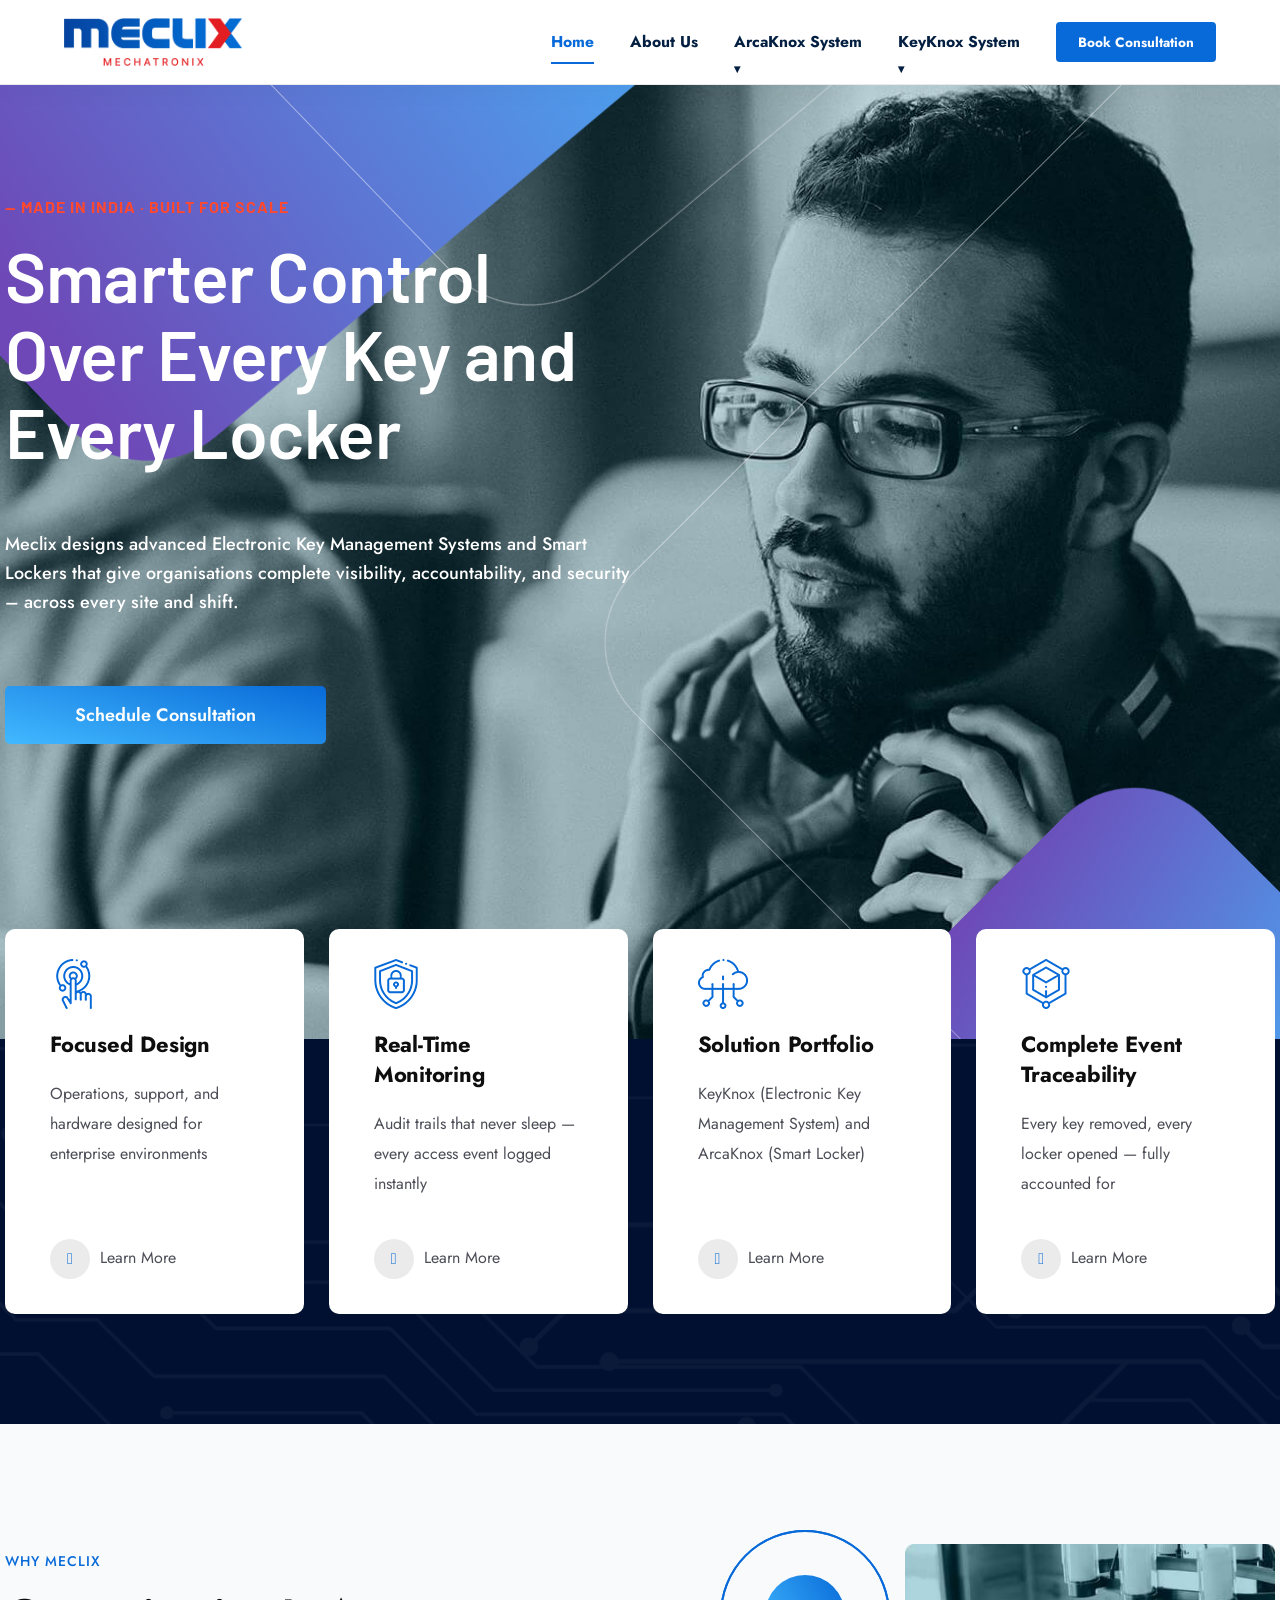
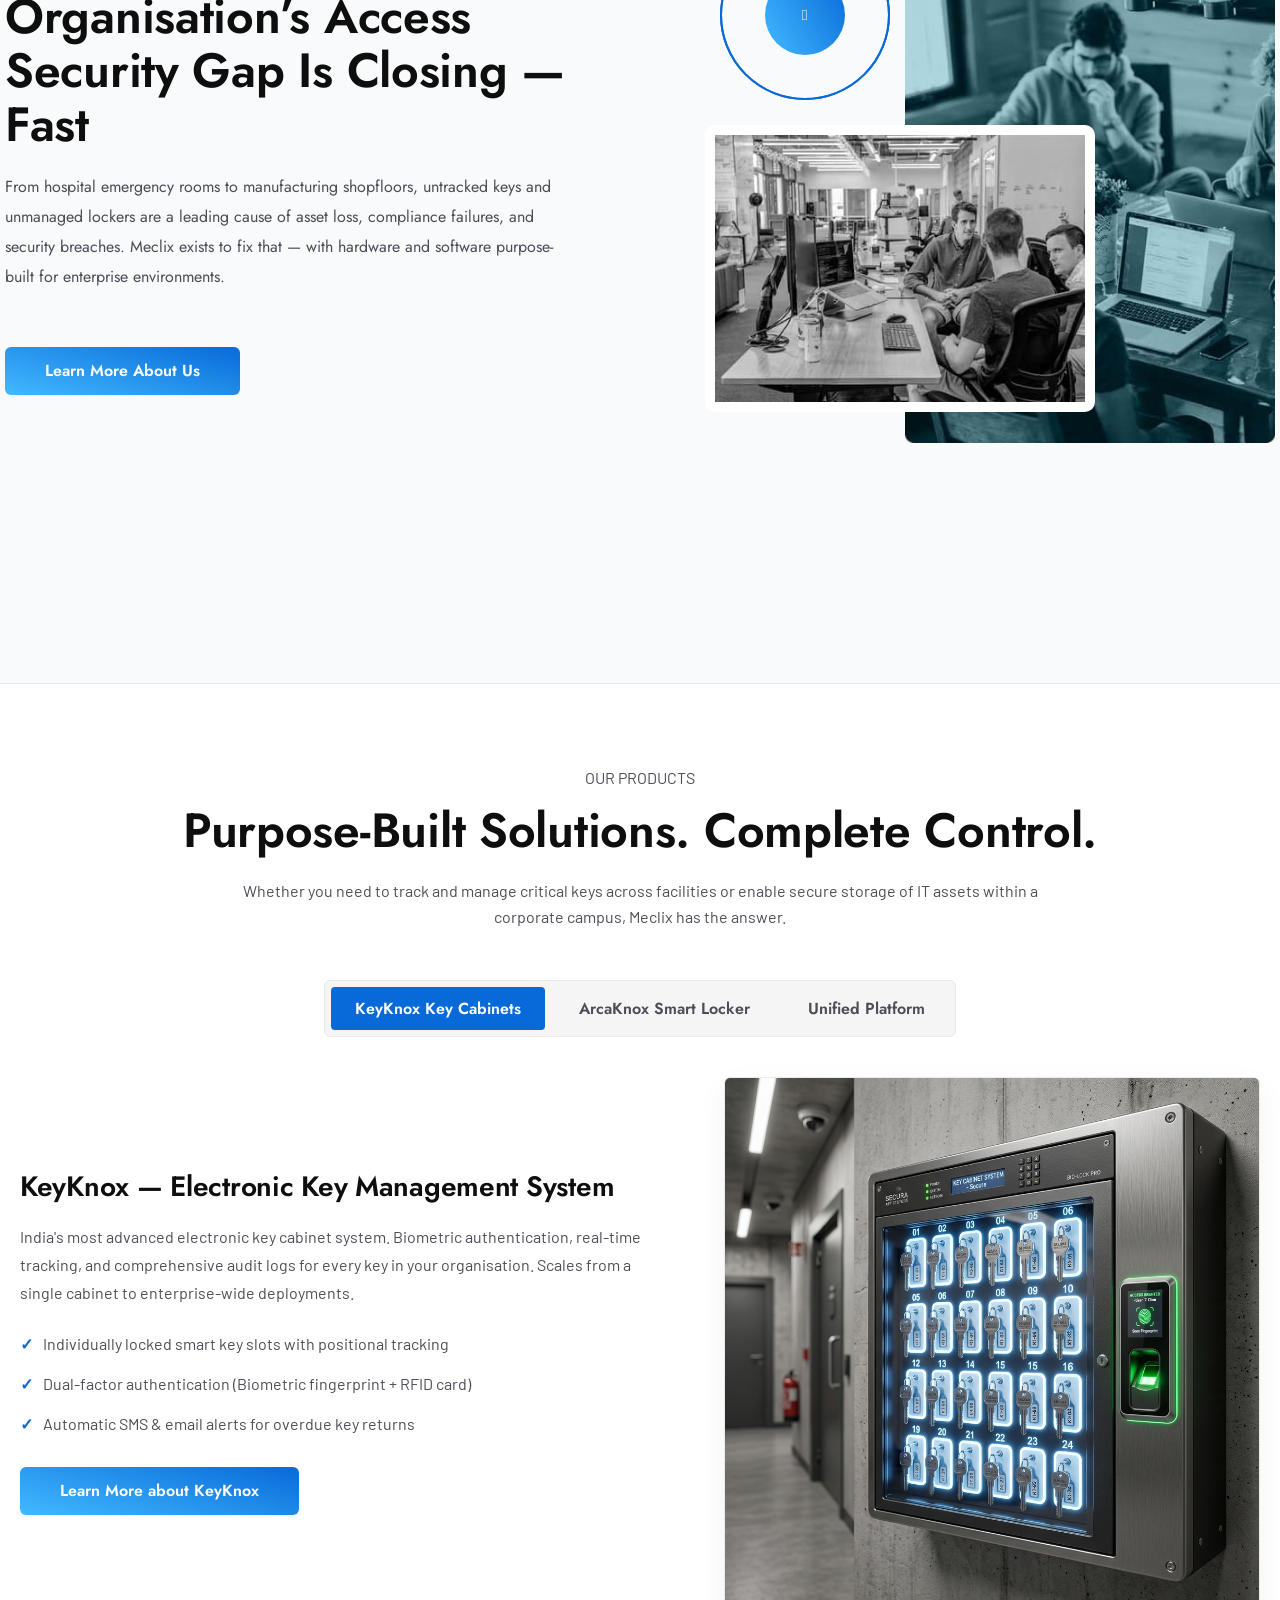
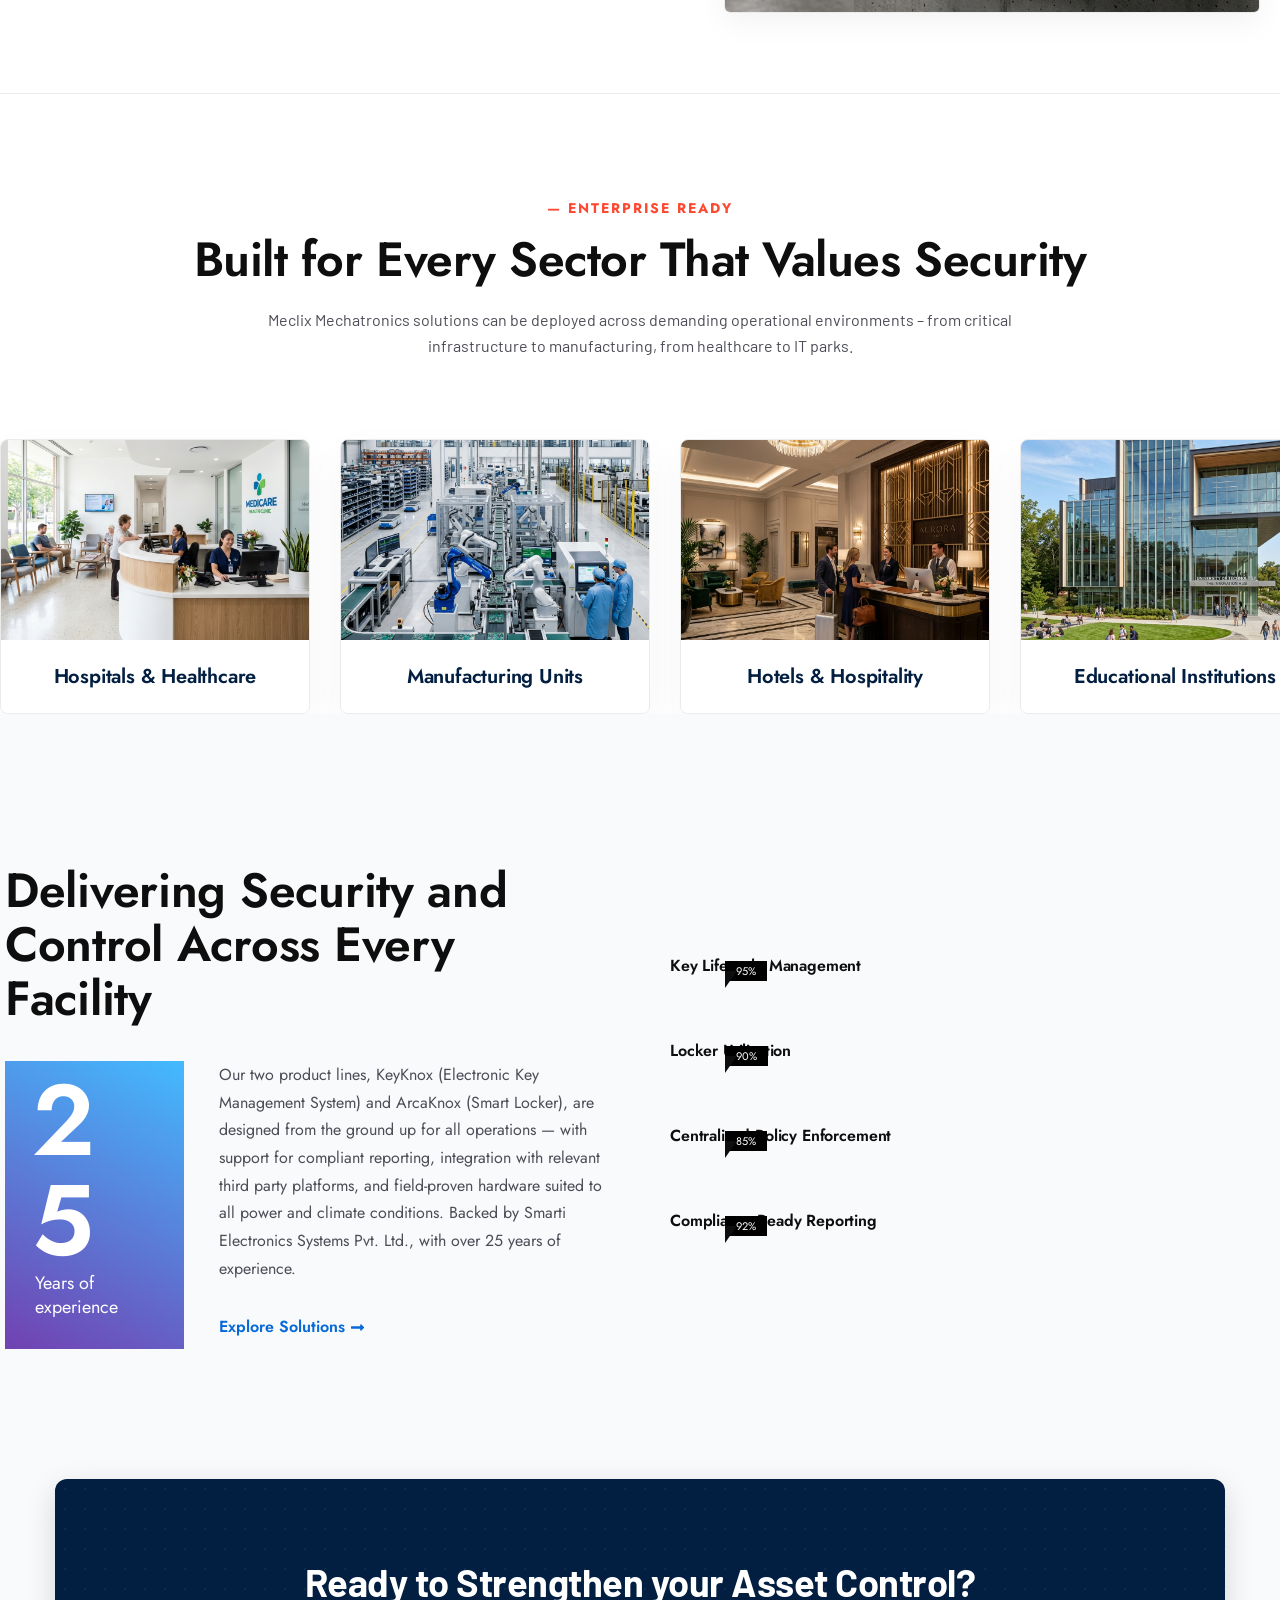
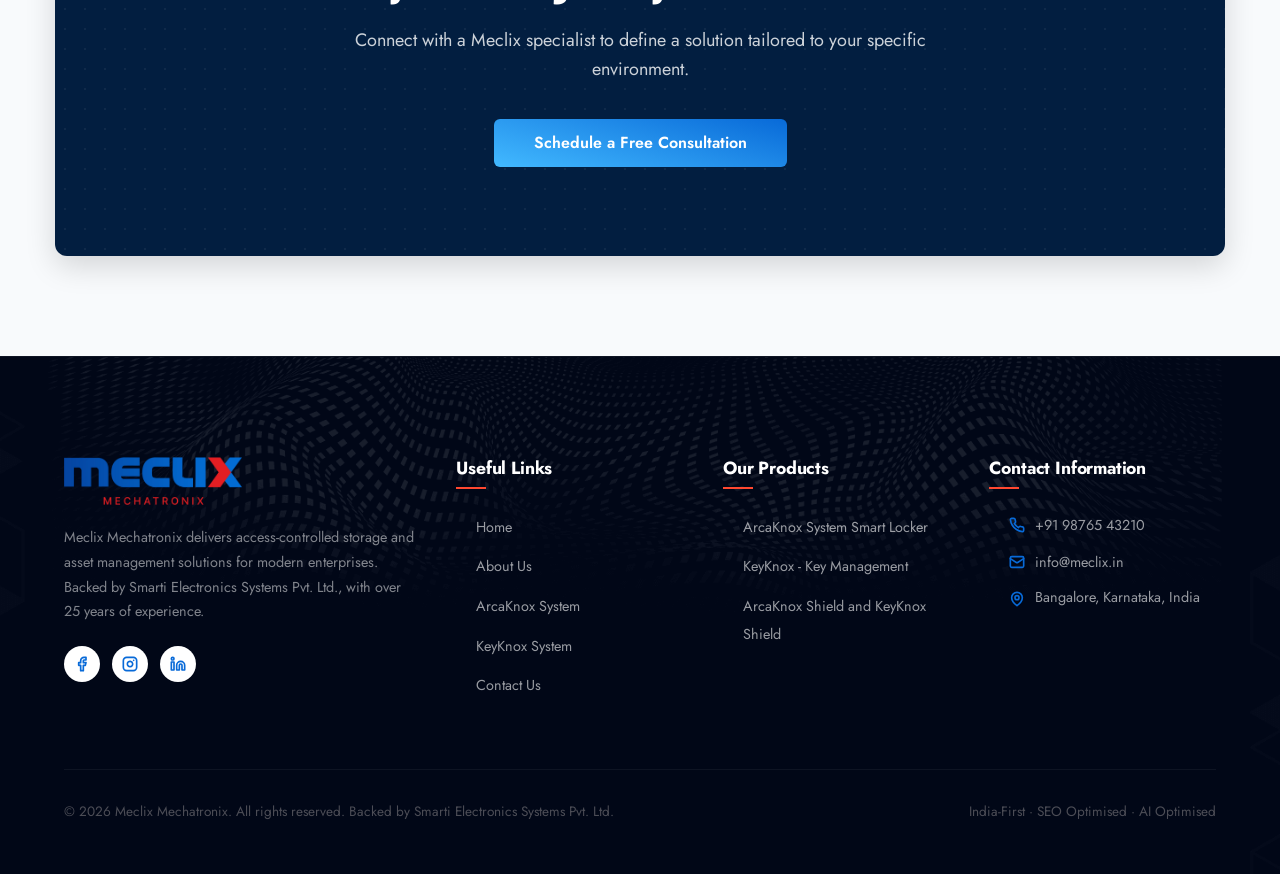
==== commit c70e9037: "feat: add automated script to manage and standardize website page footers" ====
--- a/index.html
+++ b/index.html
@@ -1340,7 +1340,7 @@
 		</div>
 	</div>
 	<div id="page" class="site"><a class="skip-link screen-reader-text" href="#content">Skip to content</a>
-		    <header class="site-header" id="site-header">
+		                            <header class="site-header" id="site-header">
     <div class="header-container">
       <a class="logo-link" href="index.html" style="display: inline-block; padding: 5px 0;">
         <img src="assets/images/new_logo.png" alt="Meclix Mechatronix" style="max-height: 48px; width: auto; display: block;">
@@ -1371,7 +1371,6 @@
             <li><a href="plant-maintenance.html">Plant & Maintenance</a></li>
           </ul>
         </div>
-        <a class="nav-link" href="software.html">Software & Specs</a>
         <div class="nav-cta">
           <button class="btn btn-primary btn-sm btn-consultation-trigger">Book Consultation</button>
         </div>
@@ -2708,7 +2707,7 @@
 													<div style="position: relative; z-index: 2;">
 														<h2
 															style="font-family: 'Barlow', sans-serif; font-size: 38px; font-weight: 700; color: #ffffff; margin-bottom: 20px; letter-spacing: -0.5px;">
-															Ready to Strengthen your Access Control?</h2>
+															Ready to Strengthen your Asset Control?</h2>
 														<p
 															style="font-family: 'Jost', sans-serif; font-size: 18px; color: rgba(255, 255, 255, 0.8); max-width: 650px; margin: 0 auto 35px auto; line-height: 1.6;">
 															Connect with a Meclix specialist to define a solution
@@ -2731,197 +2730,65 @@
 				</div>
 			</div>
 		</div>
-
-		<footer id="colophon" class="site-footer footer-v1">
-			<footer id="techwix-footer" class="techwix-footer footer-builder-wrapper elementor-footer-02">
-				<div class="techwix-footer-inner">
-					<div data-elementor-type="wp-post" data-elementor-id="3317" class="elementor elementor-3317">
-						<div class="elementor-element elementor-element-0858ef2 e-con-full e-flex e-con e-parent"
-							data-id="0858ef2" data-element_type="container" data-e-type="container"
-							data-settings="{&quot;background_background&quot;:&quot;classic&quot;}">
-							<div class="elementor-element elementor-element-4ce2696 e-flex e-con-boxed e-con e-child"
-								data-id="4ce2696" data-element_type="container" data-e-type="container"
-								data-settings="{&quot;background_background&quot;:&quot;classic&quot;}">
-								<div class="e-con-inner">
-									<div class="elementor-element elementor-element-a64123c e-con-full e-flex e-con e-child"
-										data-id="a64123c" data-element_type="container" data-e-type="container">
-										<div class="elementor-element elementor-element-b6deeeb text-left elementor-widget elementor-widget-techwix-site-logo"
-											data-id="b6deeeb" data-element_type="widget" data-e-type="widget"
-											data-widget_type="techwix-site-logo.default">
-											<div class="elementor-widget-container">
-												<div class="site-branding site-logo-info techwix-logotype-container ">
-													<div class="logo-wrapper"><a href="index.html"
-															class="navbar-brand site-white-logo"
-															style="padding: 5px 0; display: inline-block;"><img
-																src="assets/images/new_logo.png"
-																alt="Meclix Mechatronix"
-																style="height: 48px; width: auto; max-height: 100%; display: block;"></a>
-													</div>
-												</div>
-											</div>
-										</div>
-										<div class="elementor-element elementor-element-ce7ac9b elementor-widget elementor-widget-text-editor"
-											data-id="ce7ac9b" data-element_type="widget" data-e-type="widget"
-											data-widget_type="text-editor.default">
-											<div class="elementor-widget-container">
-												Meclix Mechatronix delivers access-controlled storage and asset
-												management solutions for modern enterprises. Backed by Smarti
-												Electronics Systems Pvt. Ltd., with over 25 years of experience. </div>
-										</div>
-										<div class="footer-social-icons" style="margin-top: 20px; display: flex; gap: 12px;">
-											<a href="https://www.facebook.com" target="_blank" style="width: 36px; height: 36px; background: #ffffff; border-radius: 50%; display: flex; align-items: center; justify-content: center; color: #086ad8; transition: all 0.3s ease;"><svg xmlns="http://www.w3.org/2000/svg" width="16" height="16" viewBox="0 0 24 24" fill="none" stroke="currentColor" stroke-width="2.5" stroke-linecap="round" stroke-linejoin="round" class="lucide lucide-facebook"><path d="M18 2h-3a5 5 0 0 0-5 5v3H7v4h3v8h4v-8h3l1-4h-4V7a1 1 0 0 1 1-1h3z"/></svg></a>
-											<a href="https://www.instagram.com" target="_blank" style="width: 36px; height: 36px; background: #ffffff; border-radius: 50%; display: flex; align-items: center; justify-content: center; color: #086ad8; transition: all 0.3s ease;"><svg xmlns="http://www.w3.org/2000/svg" width="16" height="16" viewBox="0 0 24 24" fill="none" stroke="currentColor" stroke-width="2.5" stroke-linecap="round" stroke-linejoin="round" class="lucide lucide-instagram"><rect width="20" height="20" x="2" y="2" rx="5" ry="5"/><path d="M16 11.37A4 4 0 1 1 12.63 8 4 4 0 0 1 16 11.37z"/><line x1="17.5" x2="17.51" y1="6.5" y2="6.5"/></svg></a>
-											<a href="https://www.linkedin.com" target="_blank" style="width: 36px; height: 36px; background: #ffffff; border-radius: 50%; display: flex; align-items: center; justify-content: center; color: #086ad8; transition: all 0.3s ease;"><svg xmlns="http://www.w3.org/2000/svg" width="16" height="16" viewBox="0 0 24 24" fill="none" stroke="currentColor" stroke-width="2.5" stroke-linecap="round" stroke-linejoin="round" class="lucide lucide-linkedin"><path d="M16 8a6 6 0 0 1 6 6v7h-4v-7a2 2 0 0 0-2-2 2 2 0 0 0-2 2v7h-4v-7a6 6 0 0 1 6-6z"/><rect width="4" height="12" x="2" y="9"/><circle cx="4" cy="4" r="2"/></svg></a>
-										</div>
-									</div>
-									<div class="elementor-element elementor-element-d42a5e7 e-con-full e-flex e-con e-child"
-										data-id="d42a5e7" data-element_type="container" data-e-type="container">
-										<div class="elementor-element elementor-element-f7bd1a0 elementor-widget elementor-widget-custom-title-addons"
-											data-id="f7bd1a0" data-element_type="widget" data-e-type="widget"
-											data-widget_type="custom-title-addons.default">
-											<div class="elementor-widget-container">
-												<div class="tpc-double_heading">
-													<h3 class="dbl__title-wrapper"><span
-															class="dbl__title dbl-title_1">Useful Links</span></h3>
-												</div>
-											</div>
-										</div>
-										<div class="elementor-element elementor-element-aa18091 elementor-widget elementor-widget-techwix-footer-menu"
-											data-id="aa18091" data-element_type="widget" data-e-type="widget"
-											data-widget_type="techwix-footer-menu.default">
-											<div class="elementor-widget-container">
-
-												<div class="site-footer ">
-
-													<div class=" widget widget_nav_menu ">
-
-
-														<div class="menu-footer-menu-useful-links-container">
-															<ul id="menu-footer-menu-useful-links" class="menu">
-																<li class="menu-item"><a href="index.html">Home</a></li>
-																<li class="menu-item"><a href="about.html">About Us</a>
-																</li>
-																<li class="menu-item"><a href="lockers.html">ArcaKnox System</a></li>
-																<li class="menu-item"><a href="keyknox.html">KeyKnox
-																		System</a></li>
-																<li class="menu-item"><a href="about.html">Contact
-																		Us</a></li>
-															</ul>
-														</div>
-													</div>
-
-												</div>
-											</div>
-										</div>
-									</div>
-									<div class="elementor-element elementor-element-8583a3b e-con-full e-flex e-con e-child"
-										data-id="8583a3b" data-element_type="container" data-e-type="container">
-										<div class="elementor-element elementor-element-2e06580 elementor-widget elementor-widget-custom-title-addons"
-											data-id="2e06580" data-element_type="widget" data-e-type="widget"
-											data-widget_type="custom-title-addons.default">
-											<div class="elementor-widget-container">
-												<div class="tpc-double_heading">
-													<h3 class="dbl__title-wrapper"><span
-															class="dbl__title dbl-title_1">Our Products</span></h3>
-												</div>
-											</div>
-										</div>
-										<div class="elementor-element elementor-element-df7a40e elementor-widget elementor-widget-techwix-footer-menu"
-											data-id="df7a40e" data-element_type="widget" data-e-type="widget"
-											data-widget_type="techwix-footer-menu.default">
-											<div class="elementor-widget-container">
-
-												<div class="site-footer ">
-
-													<div class=" widget widget_nav_menu ">
-
-
-														<div class="menu-footer-menu-services-container">
-															<ul id="menu-footer-menu-services" class="menu">
-																<li class="menu-item"><a href="#products">ArcaKnox System</a></li>
-																<li class="menu-item"><a href="#keyknox">KeyKnox - Key
-																		Management</a></li>
-																<li class="menu-item"><a href="#software-specs">Unified
-																		Management Platform</a></li>
-															</ul>
-														</div>
-													</div>
-
-												</div>
-											</div>
-										</div>
-									</div>
-									<div class="elementor-element elementor-element-44a4fb6 e-con-full e-flex e-con e-child"
-										data-id="44a4fb6" data-element_type="container" data-e-type="container">
-										<div class="elementor-element elementor-element-5d54c38 elementor-widget elementor-widget-custom-title-addons"
-											data-id="5d54c38" data-element_type="widget" data-e-type="widget"
-											data-widget_type="custom-title-addons.default">
-											<div class="elementor-widget-container">
-												<div class="tpc-double_heading">
-													<h3 class="dbl__title-wrapper"><span
-															class="dbl__title dbl-title_1">Contact Information</span>
-													</h3>
-												</div>
-											</div>
-										</div>
-										<div class="elementor-element elementor-element-6450c0f elementor-icon-list--layout-traditional elementor-list-item-link-full_width elementor-widget elementor-widget-icon-list"
-											data-id="6450c0f" data-element_type="widget" data-e-type="widget"
-											data-widget_type="icon-list.default">
-											<div class="elementor-widget-container">
-												<ul class="elementor-icon-list-items">
-													<li class="elementor-icon-list-item">
-														<a href="tel:+919876543210">
-
-															<span class="elementor-icon-list-icon">
-																<i aria-hidden="true"
-																	class="techwix flaticon-phone-call"></i> </span>
-															<span class="elementor-icon-list-text">+91 98765
-																43210</span>
-														</a>
-													</li>
-													<li class="elementor-icon-list-item">
-														<a href="mailto:info@meclix.in">
-
-															<span class="elementor-icon-list-icon">
-																<i aria-hidden="true"
-																	class="techwix flaticon-message"></i> </span>
-															<span class="elementor-icon-list-text">info@meclix.in</span>
-														</a>
-													</li>
-													<li class="elementor-icon-list-item">
-														<a href="https://maps.google.com/?q=Bangalore,Karnataka,India"
-															target="_blank">
-
-															<span class="elementor-icon-list-icon">
-																<i aria-hidden="true"
-																	class="techwix flaticon-location"></i> </span>
-															<span class="elementor-icon-list-text">Bangalore, Karnataka,
-																India</span>
-														</a>
-													</li>
-												</ul>
-											</div>
-										</div>
-									</div>
-								</div>
-							</div>
-							<div class="elementor-element elementor-element-e80e3da e-con-full e-flex e-con e-child"
-								data-id="e80e3da" data-element_type="container" data-e-type="container">
-								<div class="elementor-element elementor-element-2ff2794 elementor-widget elementor-widget-techwix-footer-copyright"
-									data-id="2ff2794" data-element_type="widget" data-e-type="widget"
-									data-widget_type="techwix-footer-copyright.default">
-									<div class="elementor-widget-container">
-										<div class="techwix-copyright-wrapper"><span>&copy; 2026 Meclix Mechatronix. All
-												rights reserved. Backed by Smarti Electronics Systems Pvt. Ltd.</span>
-										</div>
-									</div>
-								</div>
-							</div>
-						</div>
-					</div>
-				</div>
-			</footer>
-		</footer>
+    <!-- ==========================================================================
+       FOOTER
+       ========================================================================== -->
+  <footer class="site-footer">
+    <div class="container">
+      <div class="footer-grid">
+        <div class="footer-brand">
+          <div class="logo-link" style="margin-bottom: 20px;">
+            <img src="assets/images/new_logo.png" alt="Meclix Mechatronix" style="max-height: 48px; width: auto; display: block;">
+          </div>
+          <p>Meclix Mechatronix delivers access-controlled storage and asset management solutions for modern enterprises. Backed by Smarti Electronics Systems Pvt. Ltd., with over 25 years of experience.</p>
+          <div class="footer-social-icons" style="margin-top: 20px; display: flex; gap: 12px;">
+            <a href="https://www.facebook.com" target="_blank" style="width: 36px; height: 36px; background: #ffffff; border-radius: 50%; display: flex; align-items: center; justify-content: center; color: #086ad8; transition: all 0.3s ease;"><svg xmlns="http://www.w3.org/2000/svg" width="16" height="16" viewBox="0 0 24 24" fill="none" stroke="currentColor" stroke-width="2.5" stroke-linecap="round" stroke-linejoin="round" class="lucide lucide-facebook"><path d="M18 2h-3a5 5 0 0 0-5 5v3H7v4h3v8h4v-8h3l1-4h-4V7a1 1 0 0 1 1-1h3z"/></svg></a>
+            <a href="https://www.instagram.com" target="_blank" style="width: 36px; height: 36px; background: #ffffff; border-radius: 50%; display: flex; align-items: center; justify-content: center; color: #086ad8; transition: all 0.3s ease;"><svg xmlns="http://www.w3.org/2000/svg" width="16" height="16" viewBox="0 0 24 24" fill="none" stroke="currentColor" stroke-width="2.5" stroke-linecap="round" stroke-linejoin="round" class="lucide lucide-instagram"><rect width="20" height="20" x="2" y="2" rx="5" ry="5"/><path d="M16 11.37A4 4 0 1 1 12.63 8 4 4 0 0 1 16 11.37z"/><line x1="17.5" x2="17.51" y1="6.5" y2="6.5"/></svg></a>
+            <a href="https://www.linkedin.com" target="_blank" style="width: 36px; height: 36px; background: #ffffff; border-radius: 50%; display: flex; align-items: center; justify-content: center; color: #086ad8; transition: all 0.3s ease;"><svg xmlns="http://www.w3.org/2000/svg" width="16" height="16" viewBox="0 0 24 24" fill="none" stroke="currentColor" stroke-width="2.5" stroke-linecap="round" stroke-linejoin="round" class="lucide lucide-linkedin"><path d="M16 8a6 6 0 0 1 6 6v7h-4v-7a2 2 0 0 0-2-2 2 2 0 0 0-2 2v7h-4v-7a6 6 0 0 1 6-6z"/><rect width="4" height="12" x="2" y="9"/><circle cx="4" cy="4" r="2"/></svg></a>
+          </div>
+        </div>
+        <div class="footer-col">
+          <h5>Useful Links</h5>
+          <ul class="footer-links">
+            <li><a href="index.html">Home</a></li>
+            <li><a href="about.html">About Us</a></li>
+            <li><a href="lockers.html">ArcaKnox System</a></li>
+            <li><a href="keyknox.html">KeyKnox System</a></li>
+            <li><a href="javascript:void(0);" class="btn-consultation-trigger">Contact Us</a></li>
+          </ul>
+        </div>
+        <div class="footer-col">
+          <h5>Our Products</h5>
+          <ul class="footer-links">
+            <li><a href="lockers.html">ArcaKnox System Smart Locker</a></li>
+            <li><a href="keyknox.html">KeyKnox - Key Management</a></li>
+            <li><a href="software.html">ArcaKnox Shield and KeyKnox Shield</a></li>
+          </ul>
+        </div>
+        <div class="footer-col">
+          <h5>Contact Information</h5>
+          <ul class="footer-links-contact" style="list-style: none;">
+            <li style="margin-bottom: 12px; display: flex; align-items: center; gap: 10px;">
+              <span style="color: #086ad8; display: flex; align-items: center; min-width: 16px;"><svg xmlns="http://www.w3.org/2000/svg" width="16" height="16" viewBox="0 0 24 24" fill="none" stroke="currentColor" stroke-width="2.5" stroke-linecap="round" stroke-linejoin="round" class="lucide lucide-phone"><path d="M22 16.92v3a2 2 0 0 1-2.18 2 19.79 19.79 0 0 1-8.63-3.07 19.5 19.5 0 0 1-6-6 19.79 19.79 0 0 1-3.07-8.67A2 2 0 0 1 4.11 2h3a2 2 0 0 1 2 1.72 12.84 12.84 0 0 0 .7 2.81 2 2 0 0 1-.45 2.11L8.09 9.91a16 16 0 0 0 6 6l1.27-1.27a2 2 0 0 1 2.11-.45 12.84 12.84 0 0 0 2.81.7A2 2 0 0 1 22 16.92z"/></svg></span>
+              <a href="tel:+919876543210" style="color: rgba(255, 255, 255, 0.6); font-size: 0.9rem;">+91 98765 43210</a>
+            </li>
+            <li style="margin-bottom: 12px; display: flex; align-items: center; gap: 10px;">
+              <span style="color: #086ad8; display: flex; align-items: center; min-width: 16px;"><svg xmlns="http://www.w3.org/2000/svg" width="16" height="16" viewBox="0 0 24 24" fill="none" stroke="currentColor" stroke-width="2.5" stroke-linecap="round" stroke-linejoin="round" class="lucide lucide-mail"><rect width="20" height="16" x="2" y="4" rx="2"/><path d="m22 7-8.97 5.7a1.94 1.94 0 0 1-2.06 0L2 7"/></svg></span>
+              <a href="mailto:info@meclix.in" style="color: rgba(255, 255, 255, 0.6); font-size: 0.9rem;">info@meclix.in</a>
+            </li>
+            <li style="margin-bottom: 12px; display: flex; align-items: start; gap: 10px;">
+              <span style="color: #086ad8; display: flex; align-items: center; min-width: 16px; margin-top: 4px;"><svg xmlns="http://www.w3.org/2000/svg" width="16" height="16" viewBox="0 0 24 24" fill="none" stroke="currentColor" stroke-width="2.5" stroke-linecap="round" stroke-linejoin="round" class="lucide lucide-map-pin"><path d="M20 10c0 6-8 12-8 12s-8-6-8-12a8 8 0 0 1 16 0Z"/><circle cx="12" cy="10" r="3"/></svg></span>
+              <a href="https://maps.google.com/?q=Bangalore,Karnataka,India" target="_blank" style="color: rgba(255, 255, 255, 0.6); font-size: 0.9rem; line-height: 1.4;">Bangalore, Karnataka, India</a>
+            </li>
+          </ul>
+        </div>
+      </div>
+      <div class="footer-bottom">
+        <p>&copy; 2026 Meclix Mechatronix. All rights reserved. Backed by Smarti Electronics Systems Pvt. Ltd.</p>
+        <p>India-First · SEO Optimised · AI Optimised</p>
+      </div>
+    </div>
+  </footer>
 	</div>
 	<script type="speculationrules">
 {"prefetch":[{"source":"document","where":{"and":[{"href_matches":"/wp/techwix/*"},{"not":{"href_matches":["/wp/techwix/wp-*.php","/wp/techwix/wp-admin/*","/wp/techwix/wp-content/uploads/*","/wp/techwix/wp-content/*","/wp/techwix/wp-content/plugins/*","/wp/techwix/wp-content/themes/techwix/*","/wp/techwix/*\\?(.+)"]}},{"not":{"selector_matches":"a[rel~=\"nofollow\"]"}},{"not":{"selector_matches":".no-prefetch, .no-prefetch a"}}]},"eagerness":"conservative"}]}
--- a/index.css
+++ b/index.css
@@ -2614,3 +2614,70 @@
   margin-top: 0 !important;
 }
 
+/* ==========================================================================
+   SPECIFICATIONS TAB SYSTEM (Locker & Cabinet Pages)
+   ========================================================================== */
+.specs-tabs-wrapper {
+  margin-top: 50px;
+  width: 100%;
+}
+
+.specs-tab-nav {
+  display: flex;
+  justify-content: center;
+  gap: 10px;
+  background: var(--bg-shade, #f5f5f5);
+  padding: 6px;
+  border-radius: 6px;
+  border: 1px solid var(--border-light);
+  margin: 0 auto 30px auto;
+  max-width: 400px;
+}
+
+.specs-tab-btn {
+  flex: 1;
+  background: transparent;
+  border: none;
+  font-family: var(--font-primary, 'Jost', sans-serif);
+  font-size: 15px;
+  font-weight: 600;
+  color: var(--color-body);
+  padding: 10px 20px;
+  border-radius: 4px;
+  cursor: pointer;
+  transition: all var(--transition-normal);
+  text-align: center;
+}
+
+.specs-tab-btn:hover {
+  color: var(--color-primary);
+}
+
+.specs-tab-btn.active {
+  background: var(--color-primary);
+  color: #ffffff;
+}
+
+.specs-tab-content {
+  position: relative;
+}
+
+.specs-tab-pane {
+  display: none;
+  opacity: 0;
+  transform: translateY(10px);
+}
+
+.specs-tab-pane.active {
+  display: block;
+  animation: specsTabFadeIn 0.3s ease forwards;
+}
+
+@keyframes specsTabFadeIn {
+  to {
+    opacity: 1;
+    transform: translateY(0);
+  }
+}
+
+
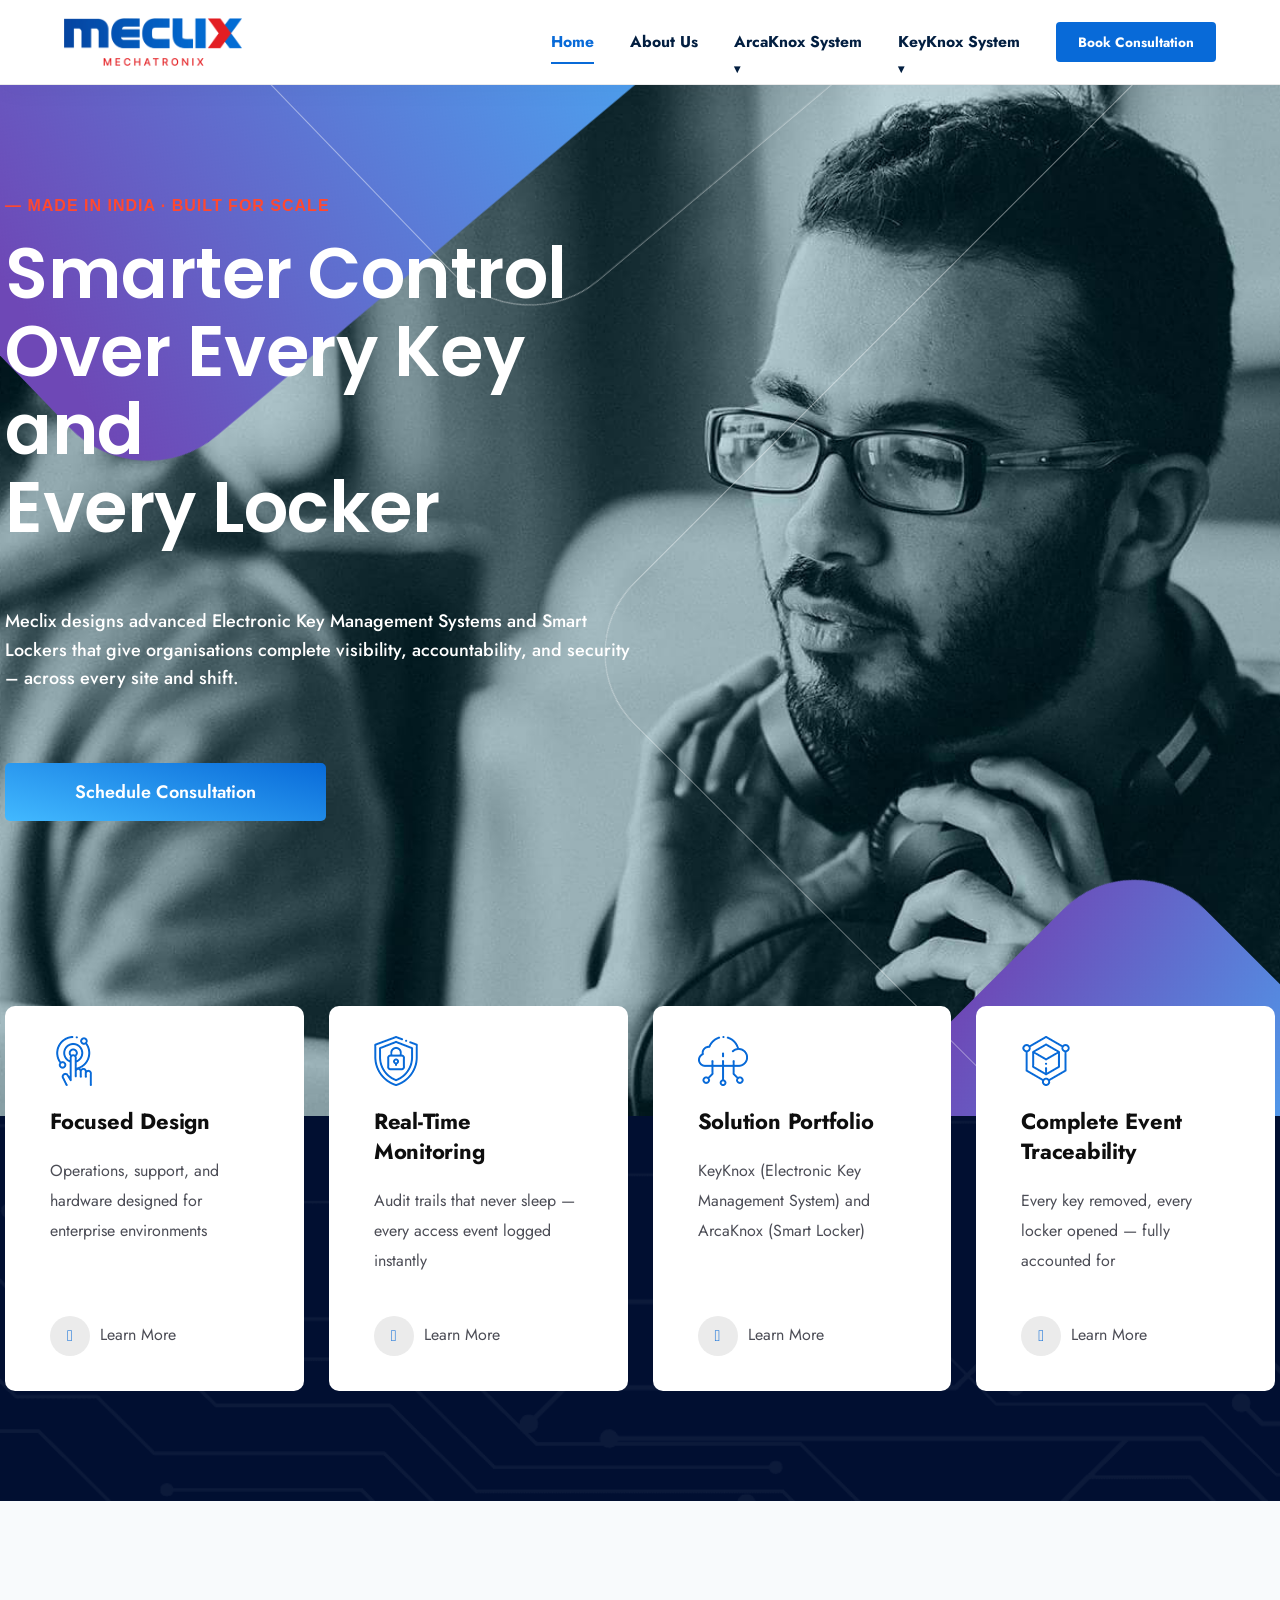
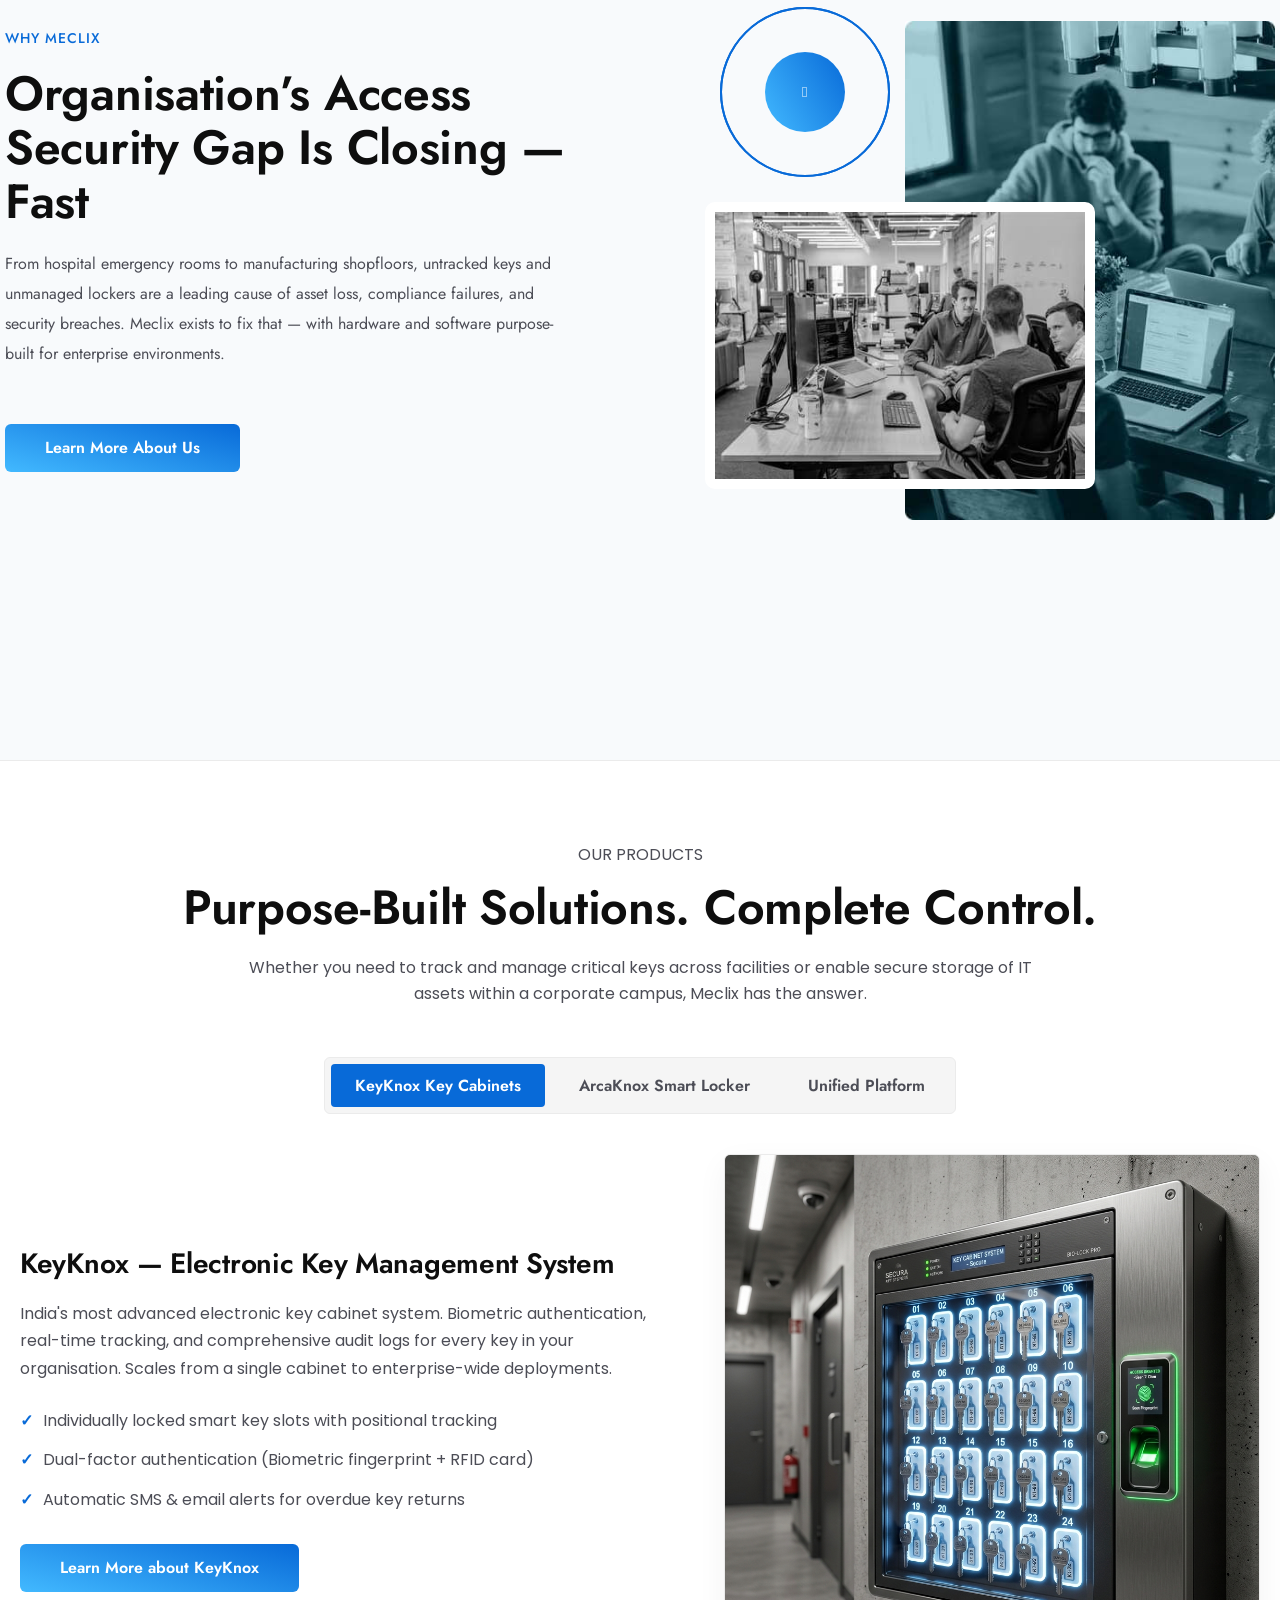
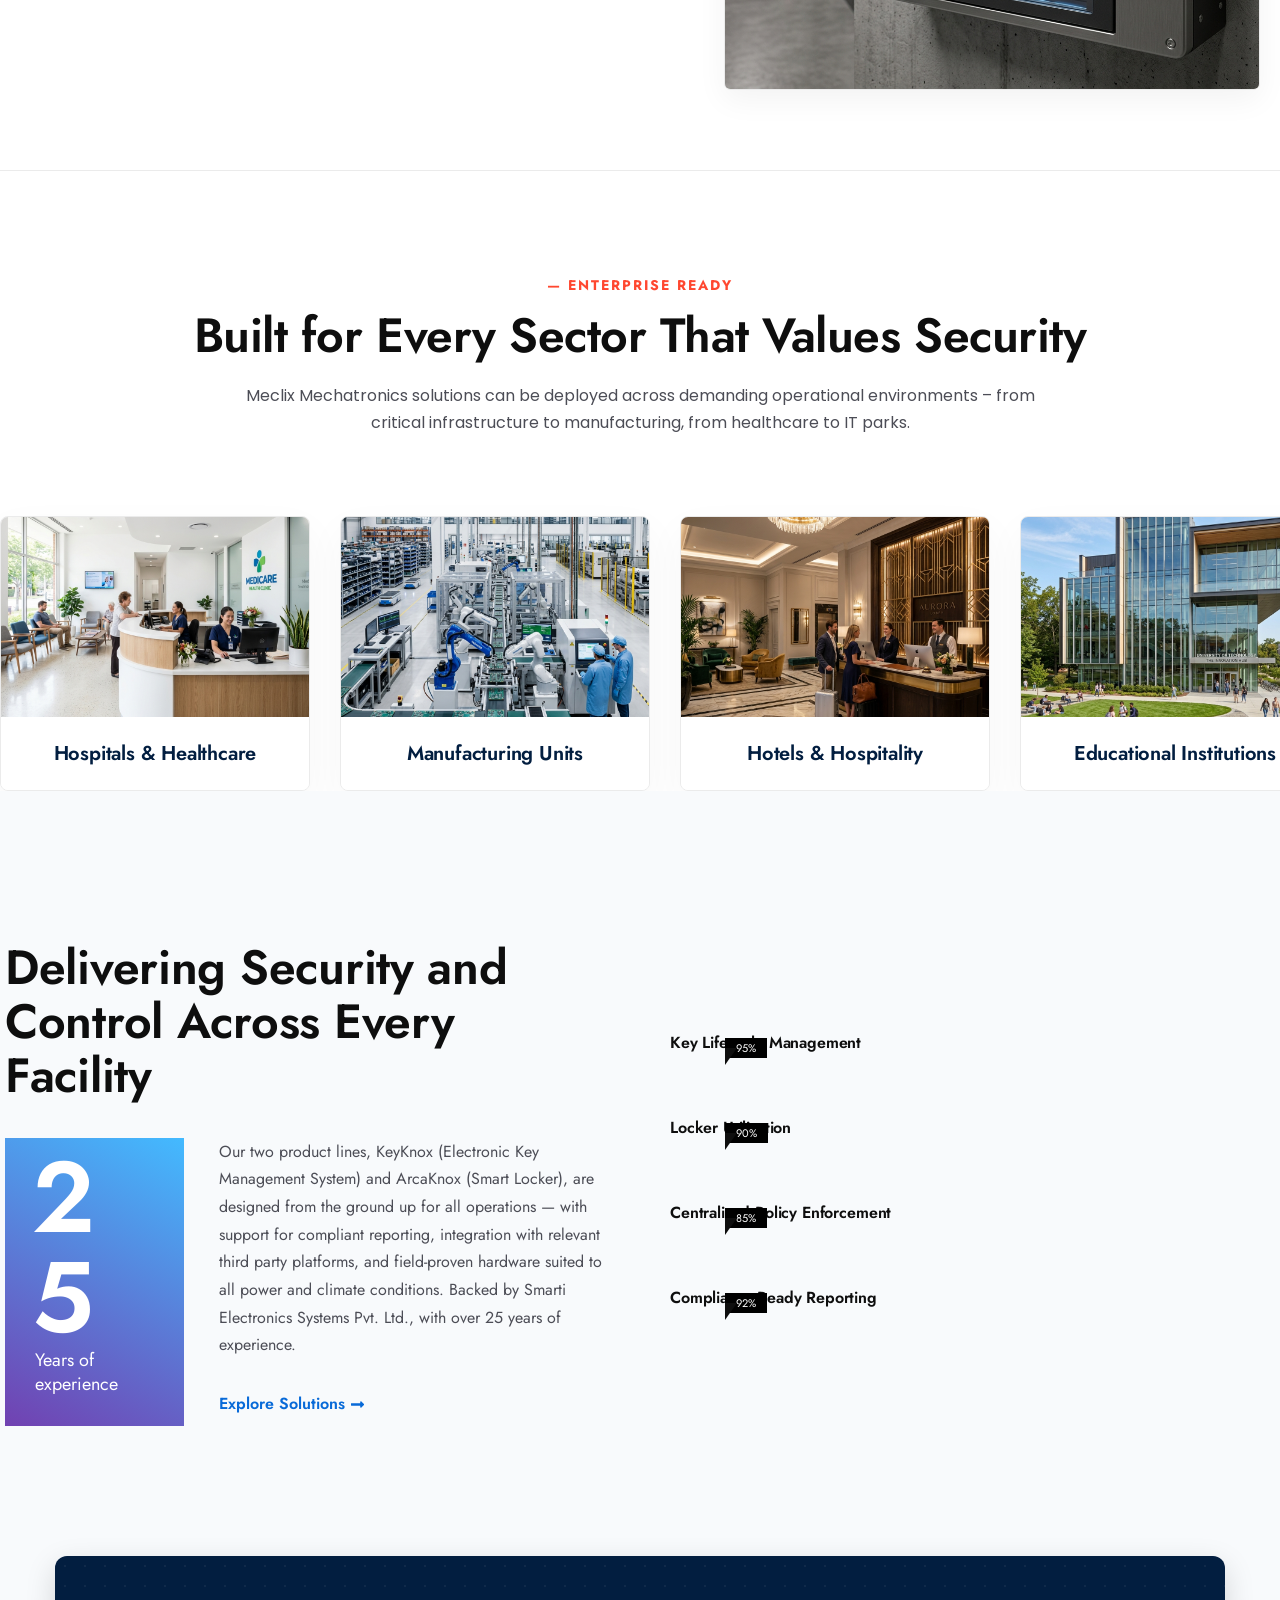
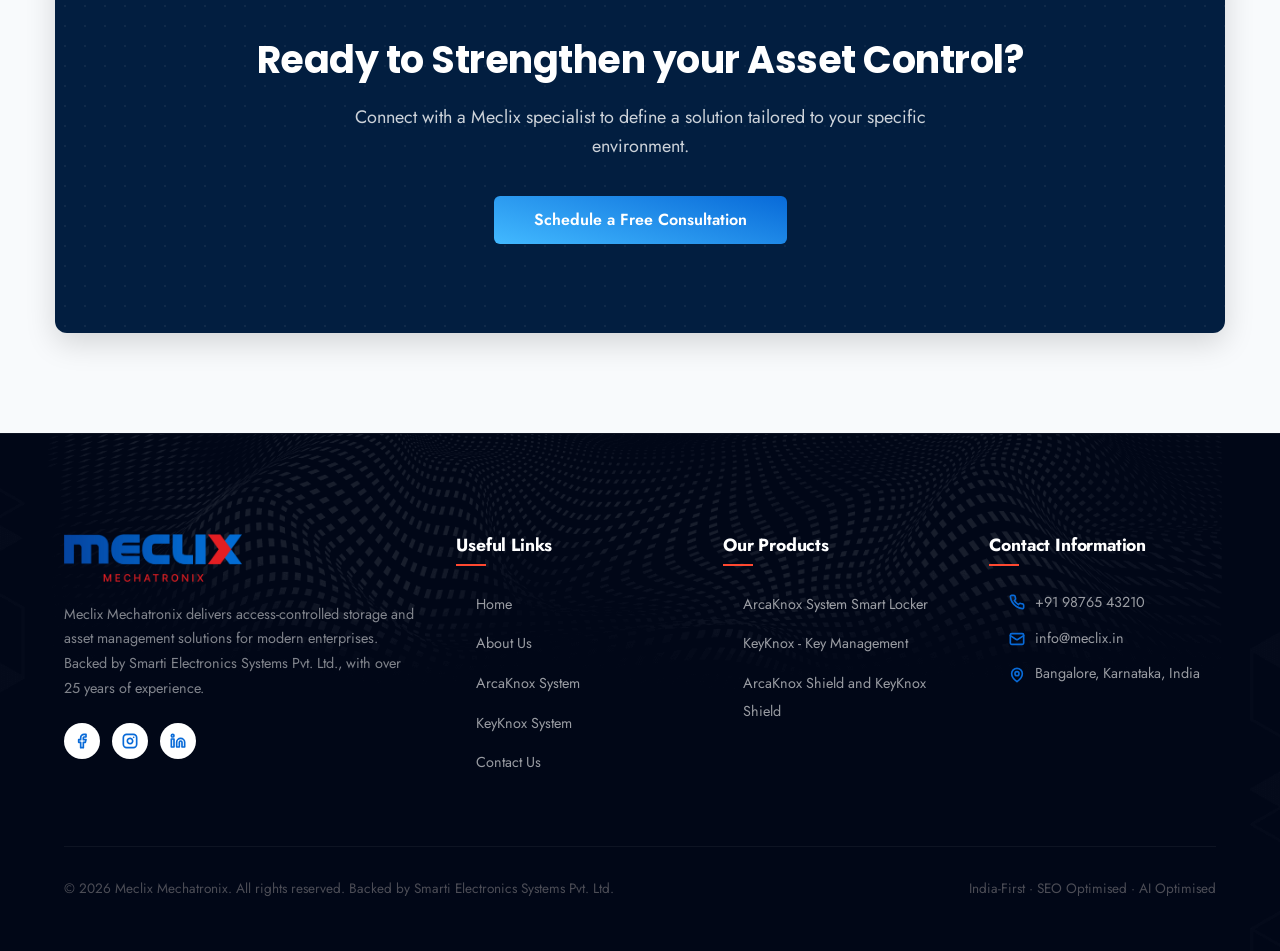
==== commit 64d8d936: "feat: initialize site assets and CSS stylesheets for project pages and layout components." ====
--- a/index.html
+++ b/index.html
@@ -428,7 +428,7 @@
 		media='all' />
 	<link rel='stylesheet' id='elementor-post-3317-css' href='assets/css/post-3317.css' type='text/css' media='all' />
 	<link rel='stylesheet' id='techwix-main-fonts-css'
-		href='https://fonts.googleapis.com/css?family=Jost%3A300%2C400%2C500%2C600%2C700%2C800%7CBarlow%3A300%2C400%2C500%2C600%2C700%2C800&#038;subset=latin%2Clatin-ext&#038;ver=1.1.6'
+		href='https://fonts.googleapis.com/css?family=Jost%3A300%2C400%2C500%2C600%2C700%2C800%7CPoppins%3A300%2C400%2C500%2C600%2C700%2C800&#038;subset=latin%2Clatin-ext&#038;ver=1.1.6'
 		type='text/css' media='all' />
 	<link rel='stylesheet' id='techwix-flaticon-css' href='assets/css/flaticon_techwix.css' type='text/css'
 		media='all' />
@@ -479,7 +479,7 @@
 			--techwix-shadow-darkest: 0px 10px 30px 0px rgba(0, 0, 0, 0.05);
 			--techwix-transition: 0.3s;
 			--techwix-font-primary: 'Jost', sans-serif;
-			--techwix-font-secondary: 'Barlow', sans-serif;
+			--techwix-font-secondary: 'Poppins', sans-serif;
 			--techwix-font-size-b1: 16px;
 			--techwix-font-size-b2: 13px;
 			--techwix-font-size-b3: 14px;
@@ -751,7 +751,7 @@
 		h6,
 		.widget .widget-title,
 		.tribe-common--breakpoint-medium.tribe-common .tribe-common-h6--min-medium {
-			font-family: Barlow;
+			font-family: Poppins;
 			font-weight: 600;
 			letter-spacing: inherit;
 			text-transform: none;
@@ -759,14 +759,14 @@
 
 		.techwix-header-area.techwix-navbar-expand-lg ul.techwix-navbar-nav>li>a.nav-link,
 		.techwix-header-area ul.techwix-navbar-nav>li>a {
-			font-family: Barlow;
+			font-family: Poppins;
 			font-weight: 600;
 			letter-spacing: inherit;
 			text-transform: none;
 		}
 
 		.techwix-header-area ul.techwix-navbar-nav .dropdown ul.techwix-dropdown-menu li a {
-			font-family: Barlow;
+			font-family: Poppins;
 			font-weight: 600;
 			letter-spacing: inherit;
 			text-transform: none;
@@ -818,7 +818,7 @@
 
 		/* vietnamese */
 		@font-face {
-			font-family: 'Barlow';
+			font-family: 'Poppins';
 			font-style: normal;
 			font-weight: 300;
 			font-display: swap;
@@ -828,7 +828,7 @@
 
 		/* latin-ext */
 		@font-face {
-			font-family: 'Barlow';
+			font-family: 'Poppins';
 			font-style: normal;
 			font-weight: 300;
 			font-display: swap;
@@ -838,7 +838,7 @@
 
 		/* latin */
 		@font-face {
-			font-family: 'Barlow';
+			font-family: 'Poppins';
 			font-style: normal;
 			font-weight: 300;
 			font-display: swap;
@@ -848,7 +848,7 @@
 
 		/* vietnamese */
 		@font-face {
-			font-family: 'Barlow';
+			font-family: 'Poppins';
 			font-style: normal;
 			font-weight: 400;
 			font-display: swap;
@@ -858,7 +858,7 @@
 
 		/* latin-ext */
 		@font-face {
-			font-family: 'Barlow';
+			font-family: 'Poppins';
 			font-style: normal;
 			font-weight: 400;
 			font-display: swap;
@@ -868,7 +868,7 @@
 
 		/* latin */
 		@font-face {
-			font-family: 'Barlow';
+			font-family: 'Poppins';
 			font-style: normal;
 			font-weight: 400;
 			font-display: swap;
@@ -878,7 +878,7 @@
 
 		/* vietnamese */
 		@font-face {
-			font-family: 'Barlow';
+			font-family: 'Poppins';
 			font-style: normal;
 			font-weight: 500;
 			font-display: swap;
@@ -888,7 +888,7 @@
 
 		/* latin-ext */
 		@font-face {
-			font-family: 'Barlow';
+			font-family: 'Poppins';
 			font-style: normal;
 			font-weight: 500;
 			font-display: swap;
@@ -898,7 +898,7 @@
 
 		/* latin */
 		@font-face {
-			font-family: 'Barlow';
+			font-family: 'Poppins';
 			font-style: normal;
 			font-weight: 500;
 			font-display: swap;
@@ -908,7 +908,7 @@
 
 		/* vietnamese */
 		@font-face {
-			font-family: 'Barlow';
+			font-family: 'Poppins';
 			font-style: normal;
 			font-weight: 600;
 			font-display: swap;
@@ -918,7 +918,7 @@
 
 		/* latin-ext */
 		@font-face {
-			font-family: 'Barlow';
+			font-family: 'Poppins';
 			font-style: normal;
 			font-weight: 600;
 			font-display: swap;
@@ -928,7 +928,7 @@
 
 		/* latin */
 		@font-face {
-			font-family: 'Barlow';
+			font-family: 'Poppins';
 			font-style: normal;
 			font-weight: 600;
 			font-display: swap;
@@ -938,7 +938,7 @@
 
 		/* vietnamese */
 		@font-face {
-			font-family: 'Barlow';
+			font-family: 'Poppins';
 			font-style: normal;
 			font-weight: 700;
 			font-display: swap;
@@ -948,7 +948,7 @@
 
 		/* latin-ext */
 		@font-face {
-			font-family: 'Barlow';
+			font-family: 'Poppins';
 			font-style: normal;
 			font-weight: 700;
 			font-display: swap;
@@ -958,7 +958,7 @@
 
 		/* latin */
 		@font-face {
-			font-family: 'Barlow';
+			font-family: 'Poppins';
 			font-style: normal;
 			font-weight: 700;
 			font-display: swap;
@@ -998,7 +998,7 @@
 
 		/* vietnamese */
 		@font-face {
-			font-family: 'Barlow';
+			font-family: 'Poppins';
 			font-style: normal;
 			font-weight: 300;
 			font-display: swap;
@@ -1008,7 +1008,7 @@
 
 		/* latin-ext */
 		@font-face {
-			font-family: 'Barlow';
+			font-family: 'Poppins';
 			font-style: normal;
 			font-weight: 300;
 			font-display: swap;
@@ -1018,7 +1018,7 @@
 
 		/* latin */
 		@font-face {
-			font-family: 'Barlow';
+			font-family: 'Poppins';
 			font-style: normal;
 			font-weight: 300;
 			font-display: swap;
@@ -1028,7 +1028,7 @@
 
 		/* vietnamese */
 		@font-face {
-			font-family: 'Barlow';
+			font-family: 'Poppins';
 			font-style: normal;
 			font-weight: 400;
 			font-display: swap;
@@ -1038,7 +1038,7 @@
 
 		/* latin-ext */
 		@font-face {
-			font-family: 'Barlow';
+			font-family: 'Poppins';
 			font-style: normal;
 			font-weight: 400;
 			font-display: swap;
@@ -1048,7 +1048,7 @@
 
 		/* latin */
 		@font-face {
-			font-family: 'Barlow';
+			font-family: 'Poppins';
 			font-style: normal;
 			font-weight: 400;
 			font-display: swap;
@@ -1058,7 +1058,7 @@
 
 		/* vietnamese */
 		@font-face {
-			font-family: 'Barlow';
+			font-family: 'Poppins';
 			font-style: normal;
 			font-weight: 500;
 			font-display: swap;
@@ -1068,7 +1068,7 @@
 
 		/* latin-ext */
 		@font-face {
-			font-family: 'Barlow';
+			font-family: 'Poppins';
 			font-style: normal;
 			font-weight: 500;
 			font-display: swap;
@@ -1078,7 +1078,7 @@
 
 		/* latin */
 		@font-face {
-			font-family: 'Barlow';
+			font-family: 'Poppins';
 			font-style: normal;
 			font-weight: 500;
 			font-display: swap;
@@ -1088,7 +1088,7 @@
 
 		/* vietnamese */
 		@font-face {
-			font-family: 'Barlow';
+			font-family: 'Poppins';
 			font-style: normal;
 			font-weight: 600;
 			font-display: swap;
@@ -1098,7 +1098,7 @@
 
 		/* latin-ext */
 		@font-face {
-			font-family: 'Barlow';
+			font-family: 'Poppins';
 			font-style: normal;
 			font-weight: 600;
 			font-display: swap;
@@ -1108,7 +1108,7 @@
 
 		/* latin */
 		@font-face {
-			font-family: 'Barlow';
+			font-family: 'Poppins';
 			font-style: normal;
 			font-weight: 600;
 			font-display: swap;
@@ -1118,7 +1118,7 @@
 
 		/* vietnamese */
 		@font-face {
-			font-family: 'Barlow';
+			font-family: 'Poppins';
 			font-style: normal;
 			font-weight: 700;
 			font-display: swap;
@@ -1128,7 +1128,7 @@
 
 		/* latin-ext */
 		@font-face {
-			font-family: 'Barlow';
+			font-family: 'Poppins';
 			font-style: normal;
 			font-weight: 700;
 			font-display: swap;
@@ -1138,7 +1138,7 @@
 
 		/* latin */
 		@font-face {
-			font-family: 'Barlow';
+			font-family: 'Poppins';
 			font-style: normal;
 			font-weight: 700;
 			font-display: swap;
@@ -1178,7 +1178,7 @@
 
 		/* vietnamese */
 		@font-face {
-			font-family: 'Barlow';
+			font-family: 'Poppins';
 			font-style: normal;
 			font-weight: 300;
 			font-display: swap;
@@ -1188,7 +1188,7 @@
 
 		/* latin-ext */
 		@font-face {
-			font-family: 'Barlow';
+			font-family: 'Poppins';
 			font-style: normal;
 			font-weight: 300;
 			font-display: swap;
@@ -1198,7 +1198,7 @@
 
 		/* latin */
 		@font-face {
-			font-family: 'Barlow';
+			font-family: 'Poppins';
 			font-style: normal;
 			font-weight: 300;
 			font-display: swap;
@@ -1208,7 +1208,7 @@
 
 		/* vietnamese */
 		@font-face {
-			font-family: 'Barlow';
+			font-family: 'Poppins';
 			font-style: normal;
 			font-weight: 400;
 			font-display: swap;
@@ -1218,7 +1218,7 @@
 
 		/* latin-ext */
 		@font-face {
-			font-family: 'Barlow';
+			font-family: 'Poppins';
 			font-style: normal;
 			font-weight: 400;
 			font-display: swap;
@@ -1228,7 +1228,7 @@
 
 		/* latin */
 		@font-face {
-			font-family: 'Barlow';
+			font-family: 'Poppins';
 			font-style: normal;
 			font-weight: 400;
 			font-display: swap;
@@ -1238,7 +1238,7 @@
 
 		/* vietnamese */
 		@font-face {
-			font-family: 'Barlow';
+			font-family: 'Poppins';
 			font-style: normal;
 			font-weight: 500;
 			font-display: swap;
@@ -1248,7 +1248,7 @@
 
 		/* latin-ext */
 		@font-face {
-			font-family: 'Barlow';
+			font-family: 'Poppins';
 			font-style: normal;
 			font-weight: 500;
 			font-display: swap;
@@ -1258,7 +1258,7 @@
 
 		/* latin */
 		@font-face {
-			font-family: 'Barlow';
+			font-family: 'Poppins';
 			font-style: normal;
 			font-weight: 500;
 			font-display: swap;
@@ -1268,7 +1268,7 @@
 
 		/* vietnamese */
 		@font-face {
-			font-family: 'Barlow';
+			font-family: 'Poppins';
 			font-style: normal;
 			font-weight: 600;
 			font-display: swap;
@@ -1278,7 +1278,7 @@
 
 		/* latin-ext */
 		@font-face {
-			font-family: 'Barlow';
+			font-family: 'Poppins';
 			font-style: normal;
 			font-weight: 600;
 			font-display: swap;
@@ -1288,7 +1288,7 @@
 
 		/* latin */
 		@font-face {
-			font-family: 'Barlow';
+			font-family: 'Poppins';
 			font-style: normal;
 			font-weight: 600;
 			font-display: swap;
@@ -1298,7 +1298,7 @@
 
 		/* vietnamese */
 		@font-face {
-			font-family: 'Barlow';
+			font-family: 'Poppins';
 			font-style: normal;
 			font-weight: 700;
 			font-display: swap;
@@ -1308,7 +1308,7 @@
 
 		/* latin-ext */
 		@font-face {
-			font-family: 'Barlow';
+			font-family: 'Poppins';
 			font-style: normal;
 			font-weight: 700;
 			font-display: swap;
@@ -1318,7 +1318,7 @@
 
 		/* latin */
 		@font-face {
-			font-family: 'Barlow';
+			font-family: 'Poppins';
 			font-style: normal;
 			font-weight: 700;
 			font-display: swap;
@@ -1340,7 +1340,7 @@
 		</div>
 	</div>
 	<div id="page" class="site"><a class="skip-link screen-reader-text" href="#content">Skip to content</a>
-		                            <header class="site-header" id="site-header">
+		                                <header class="site-header" id="site-header">
     <div class="header-container">
       <a class="logo-link" href="index.html" style="display: inline-block; padding: 5px 0;">
         <img src="assets/images/new_logo.png" alt="Meclix Mechatronix" style="max-height: 48px; width: auto; display: block;">
@@ -1733,7 +1733,7 @@
 										<style>
 											.landing-products-section {
 												--font-primary: 'Jost', sans-serif;
-												--font-secondary: 'Barlow', sans-serif;
+												--font-secondary: 'Poppins', sans-serif;
 												--color-primary: var(--techwix-primary-color, #086ad8);
 												--color-secondary: var(--techwix-primary-color-alt, #ff4830);
 												--color-navy: var(--techwix-color-secondary, #021e40);
@@ -1745,7 +1745,7 @@
 
 												padding: 80px 0;
 												background: #ffffff;
-												font-family: 'Barlow', sans-serif !important;
+												font-family: 'Poppins', sans-serif !important;
 												color: var(--color-body);
 												width: 100%;
 											}
@@ -1768,7 +1768,7 @@
 
 											.landing-products-section .section-header .dbl__subtitle,
 											.landing-products-section .section-header .dbl__subtitle span {
-												font-family: 'Barlow', sans-serif !important;
+												font-family: 'Poppins', sans-serif !important;
 												text-align: center;
 												margin-bottom: 12px;
 											}
@@ -1866,7 +1866,7 @@
 											}
 
 											.landing-products-section .tab-text p {
-												font-family: 'Barlow', sans-serif !important;
+												font-family: 'Poppins', sans-serif !important;
 												margin-bottom: 24px;
 												font-size: 16px !important;
 												color: var(--color-body);
@@ -1885,7 +1885,7 @@
 												gap: 10px;
 												margin-bottom: 12px;
 												color: var(--color-body);
-												font-family: 'Barlow', sans-serif !important;
+												font-family: 'Poppins', sans-serif !important;
 												font-size: 16px !important;
 												line-height: 1.73 !important;
 											}
@@ -1955,7 +1955,7 @@
 																class="dbl__title dbl-title_1">Purpose-Built Solutions.
 																Complete Control.</span></h3>
 														<p
-															style="font-family: var(--techwix-font-secondary, 'Barlow', sans-serif); font-size: 16px; color: var(--techwix-color-body, #4c4d56); max-width: 800px; margin: 15px auto 0; text-align: center; line-height: 1.63;">
+															style="font-family: var(--techwix-font-secondary, 'Poppins', sans-serif); font-size: 16px; color: var(--techwix-color-body, #4c4d56); max-width: 800px; margin: 15px auto 0; text-align: center; line-height: 1.63;">
 															Whether you need to track and manage critical keys across
 															facilities or enable secure storage of IT assets within a
 															corporate campus, Meclix has the answer.
@@ -2117,7 +2117,7 @@
 										<style>
 											.sectors-section {
 												--font-primary: 'Jost', sans-serif;
-												--font-secondary: 'Barlow', sans-serif;
+												--font-secondary: 'Poppins', sans-serif;
 												--color-primary: var(--techwix-primary-color, #086ad8);
 												--color-secondary: var(--techwix-primary-color-alt, #ff4830);
 												--color-navy: var(--techwix-color-secondary, #021e40);
@@ -2161,7 +2161,7 @@
 												margin: 0 0 20px 0;
 											}
 											.sectors-section .section-header .description {
-												font-family: 'Barlow', sans-serif !important;
+												font-family: 'Poppins', sans-serif !important;
 												font-size: 16px;
 												color: var(--color-body);
 												max-width: 800px;
@@ -2706,7 +2706,7 @@
 
 													<div style="position: relative; z-index: 2;">
 														<h2
-															style="font-family: 'Barlow', sans-serif; font-size: 38px; font-weight: 700; color: #ffffff; margin-bottom: 20px; letter-spacing: -0.5px;">
+															style="font-family: 'Poppins', sans-serif; font-size: 38px; font-weight: 700; color: #ffffff; margin-bottom: 20px; letter-spacing: -0.5px;">
 															Ready to Strengthen your Asset Control?</h2>
 														<p
 															style="font-family: 'Jost', sans-serif; font-size: 18px; color: rgba(255, 255, 255, 0.8); max-width: 650px; margin: 0 auto 35px auto; line-height: 1.6;">
@@ -3001,7 +3001,7 @@
 		}
 
 		.modal-header p {
-			font-family: 'Barlow', sans-serif !important;
+			font-family: 'Poppins', sans-serif !important;
 			color: #4c4d56 !important;
 			font-size: 15px !important;
 			margin-top: 0;
@@ -3039,7 +3039,7 @@
 		.modal-form-label {
 			display: block !important;
 			font-size: 14px !important;
-			font-family: 'Barlow', sans-serif !important;
+			font-family: 'Poppins', sans-serif !important;
 			color: #0e0e0e !important;
 			margin-bottom: 6px !important;
 			font-weight: 700 !important;
@@ -3055,7 +3055,7 @@
 			border-radius: 4px !important;
 			padding: 12px 16px !important;
 			color: #0e0e0e !important;
-			font-family: 'Barlow', sans-serif !important;
+			font-family: 'Poppins', sans-serif !important;
 			font-size: 15px !important;
 			transition: all 0.3s ease !important;
 			box-sizing: border-box !important;
@@ -3109,7 +3109,7 @@
 		}
 
 		.booking-success-message p {
-			font-family: 'Barlow', sans-serif !important;
+			font-family: 'Poppins', sans-serif !important;
 			color: #4c4d56 !important;
 			font-size: 15px !important;
 			margin-bottom: 24px;
--- a/index.css
+++ b/index.css
@@ -1,11 +1,11 @@
-@import url('https://fonts.googleapis.com/css2?family=Jost:wght@300;400;500;600;700;800;900&family=Barlow:wght@300;400;500;600;700;800;900&family=JetBrains+Mono:wght@400;500&display=swap');
+@import url('https://fonts.googleapis.com/css2?family=Jost:wght@300;400;500;600;700;800;900&family=Poppins:wght@300;400;500;600;700;800;900&family=JetBrains+Mono:wght@400;500&display=swap');
 
 /* ==========================================================================
    OFFICIAL TECHWIX THEME STYLING SYSTEM
    ========================================================================== */
 :root {
   --font-primary: 'Jost', sans-serif;       /* Heading Font */
-  --font-secondary: 'Barlow', sans-serif;   /* Body Font */
+  --font-secondary: 'Poppins', sans-serif;   /* Body Font */
   --font-mono: 'JetBrains Mono', monospace;
 
   /* Official Techwix Theme Colors */
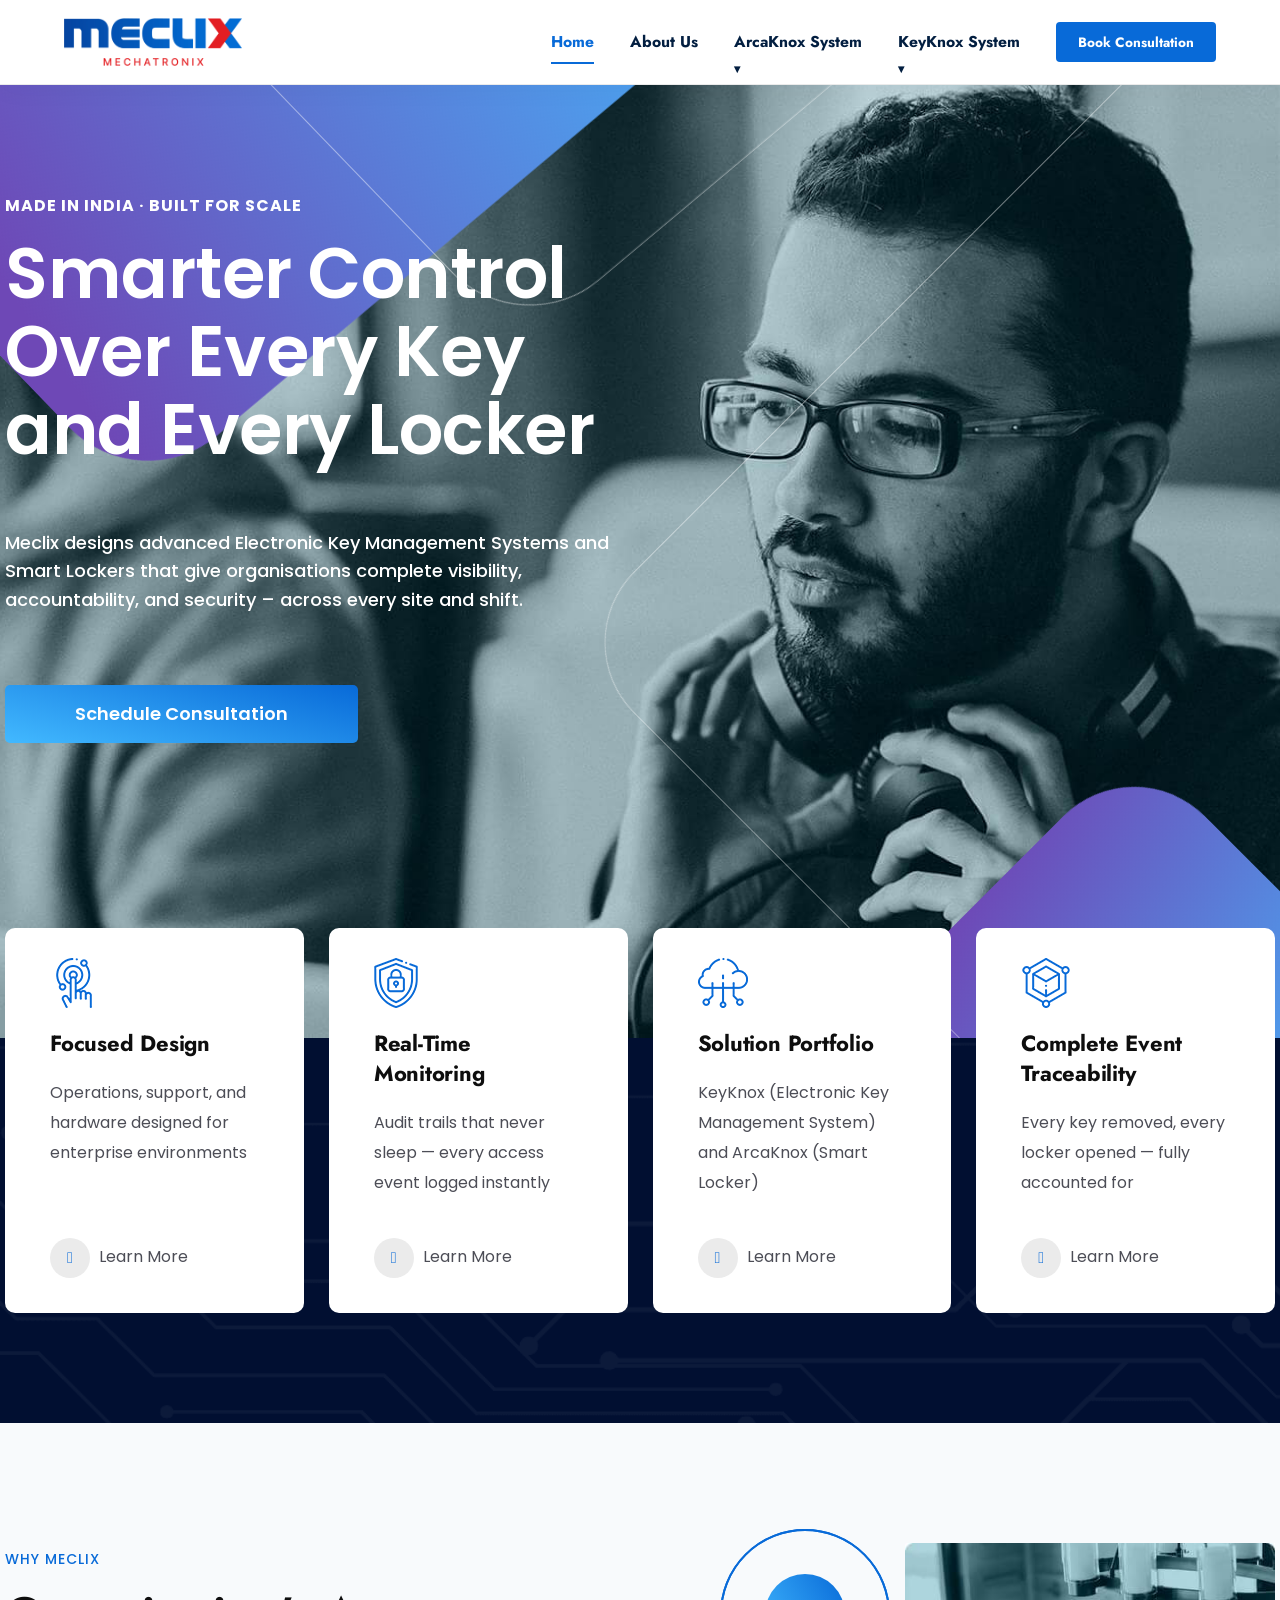
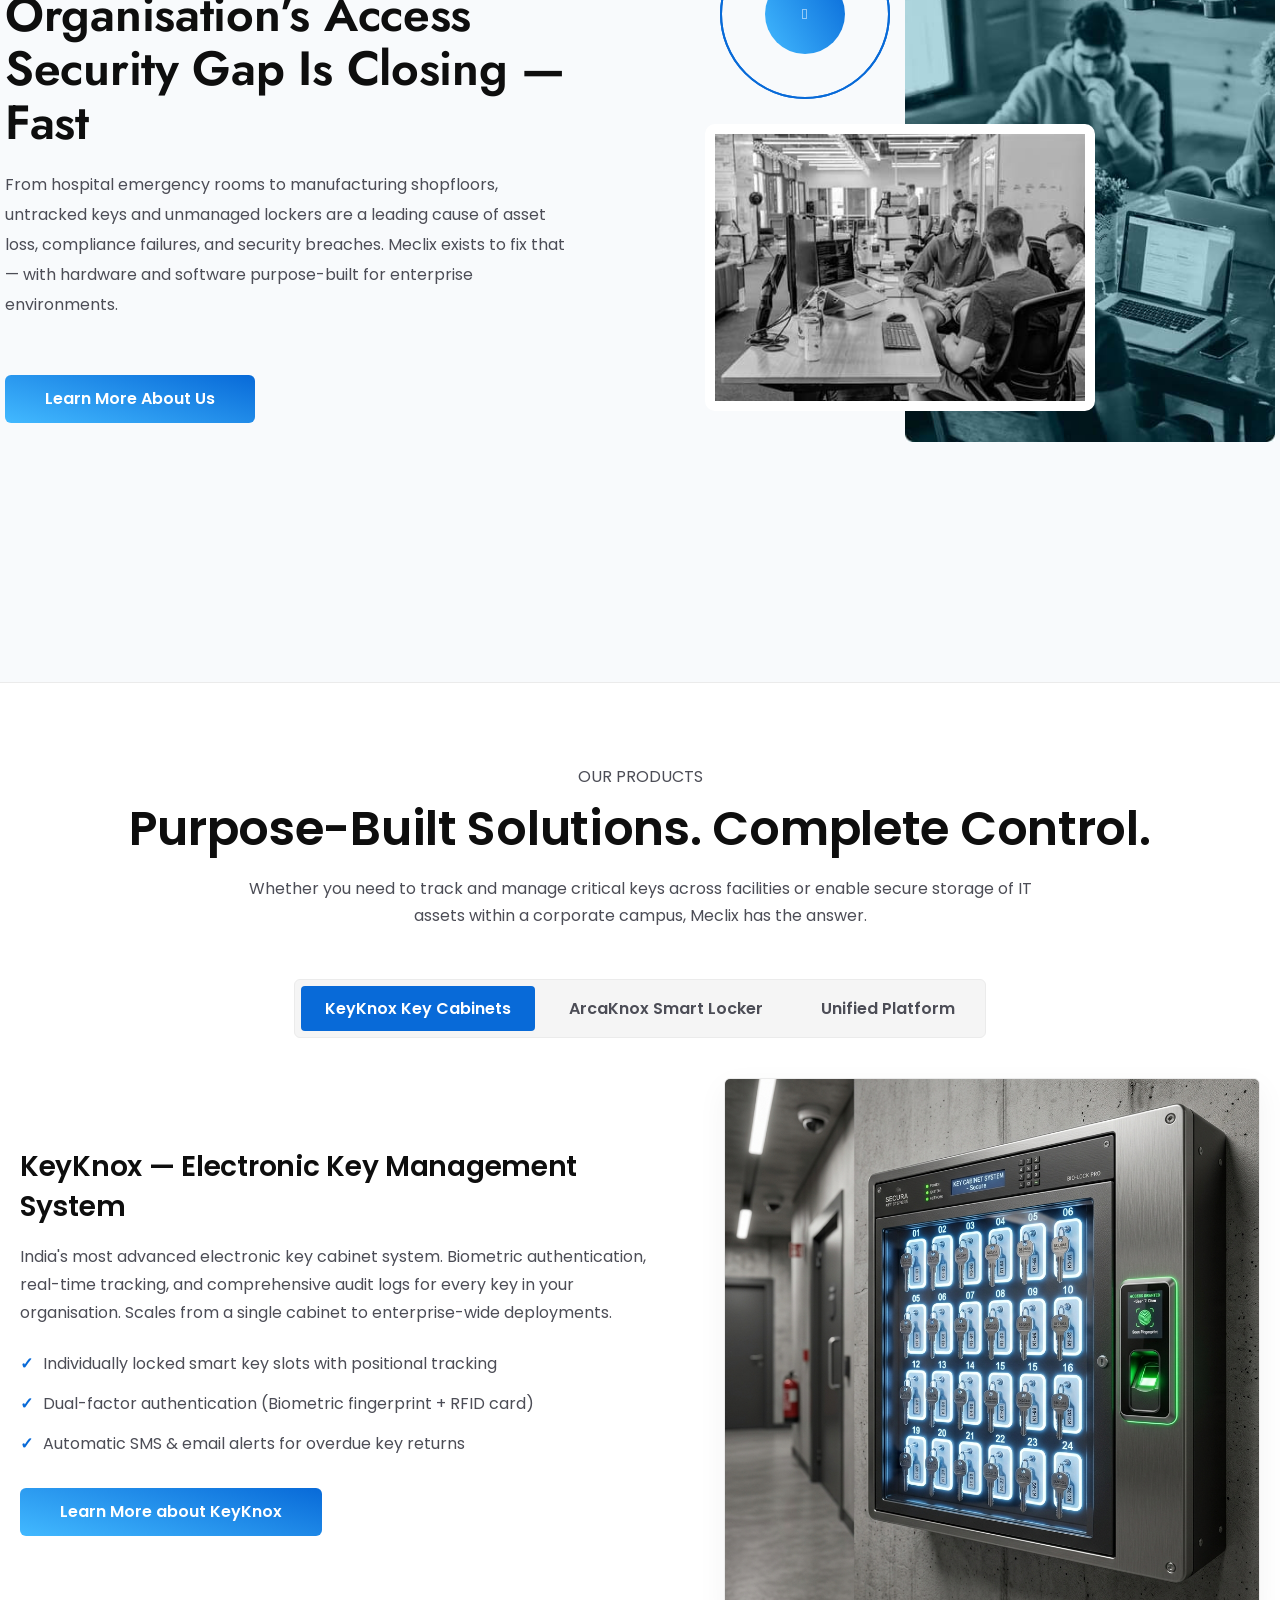
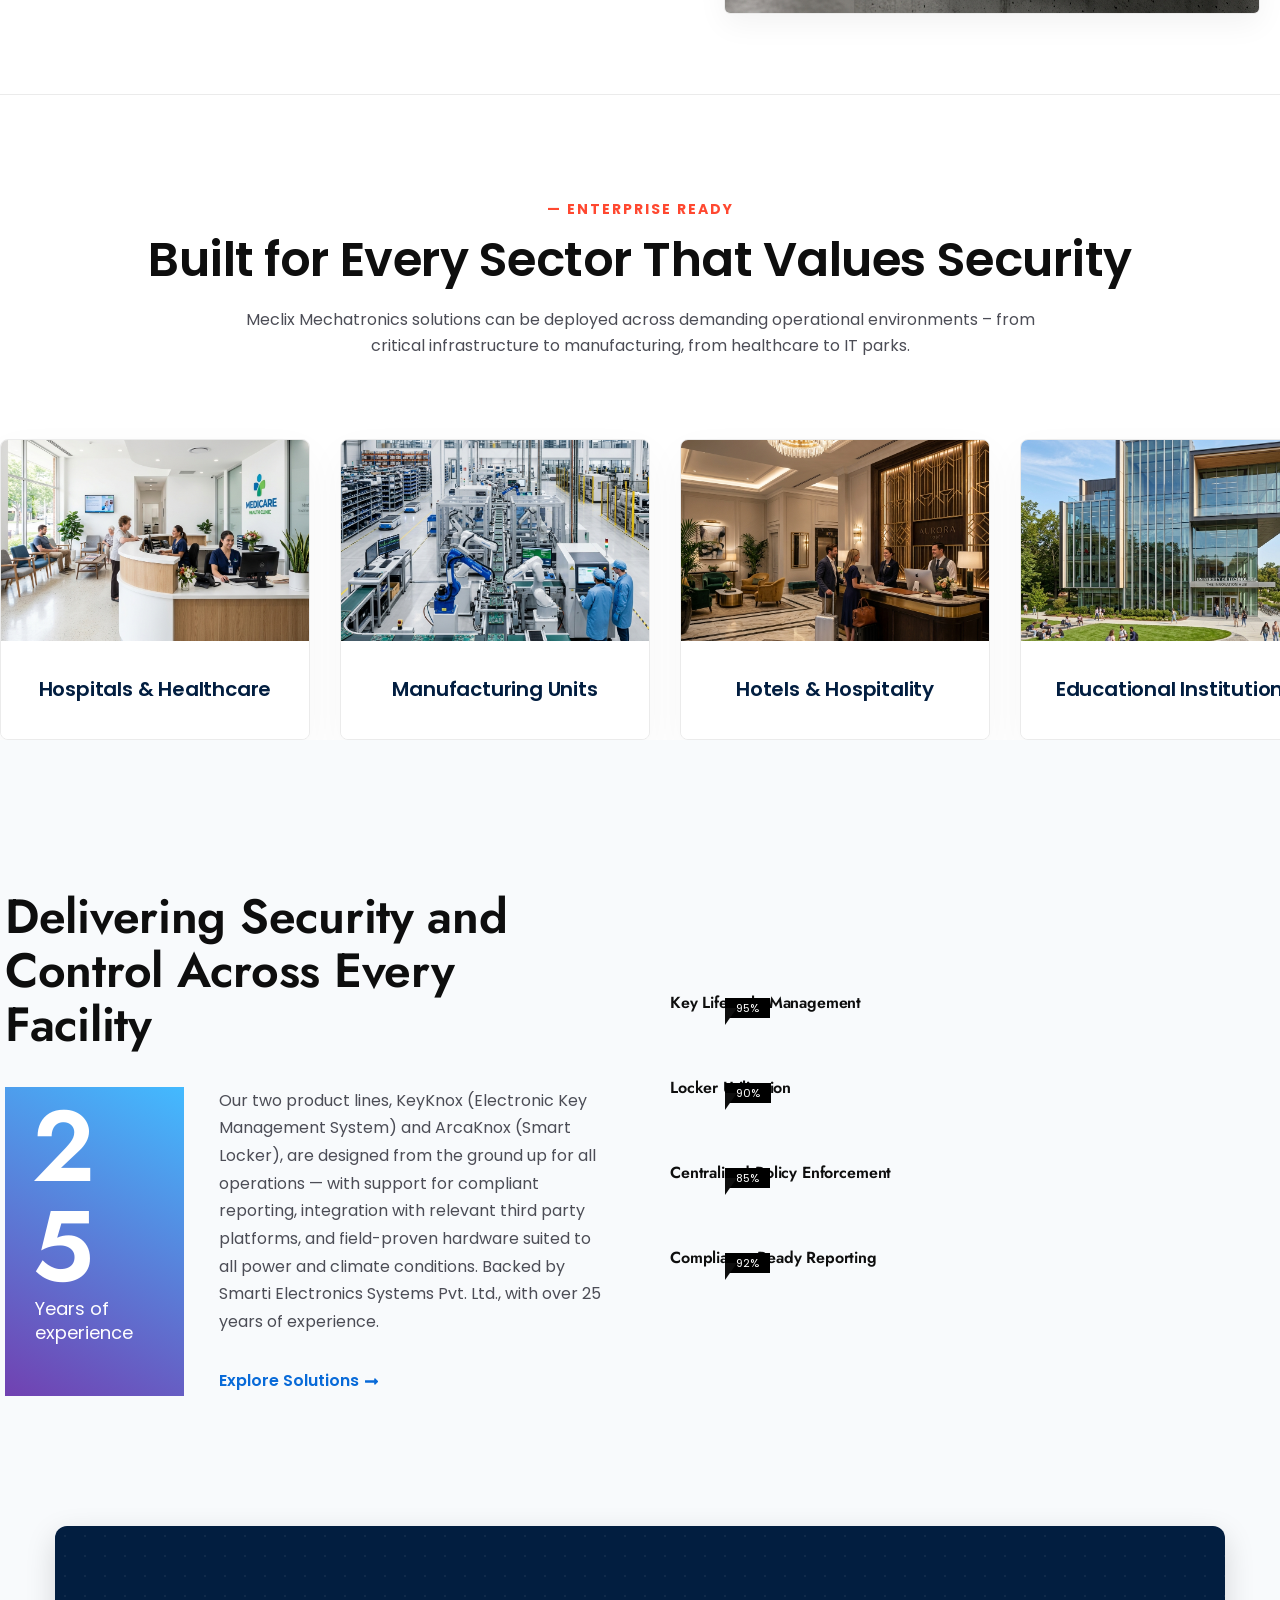
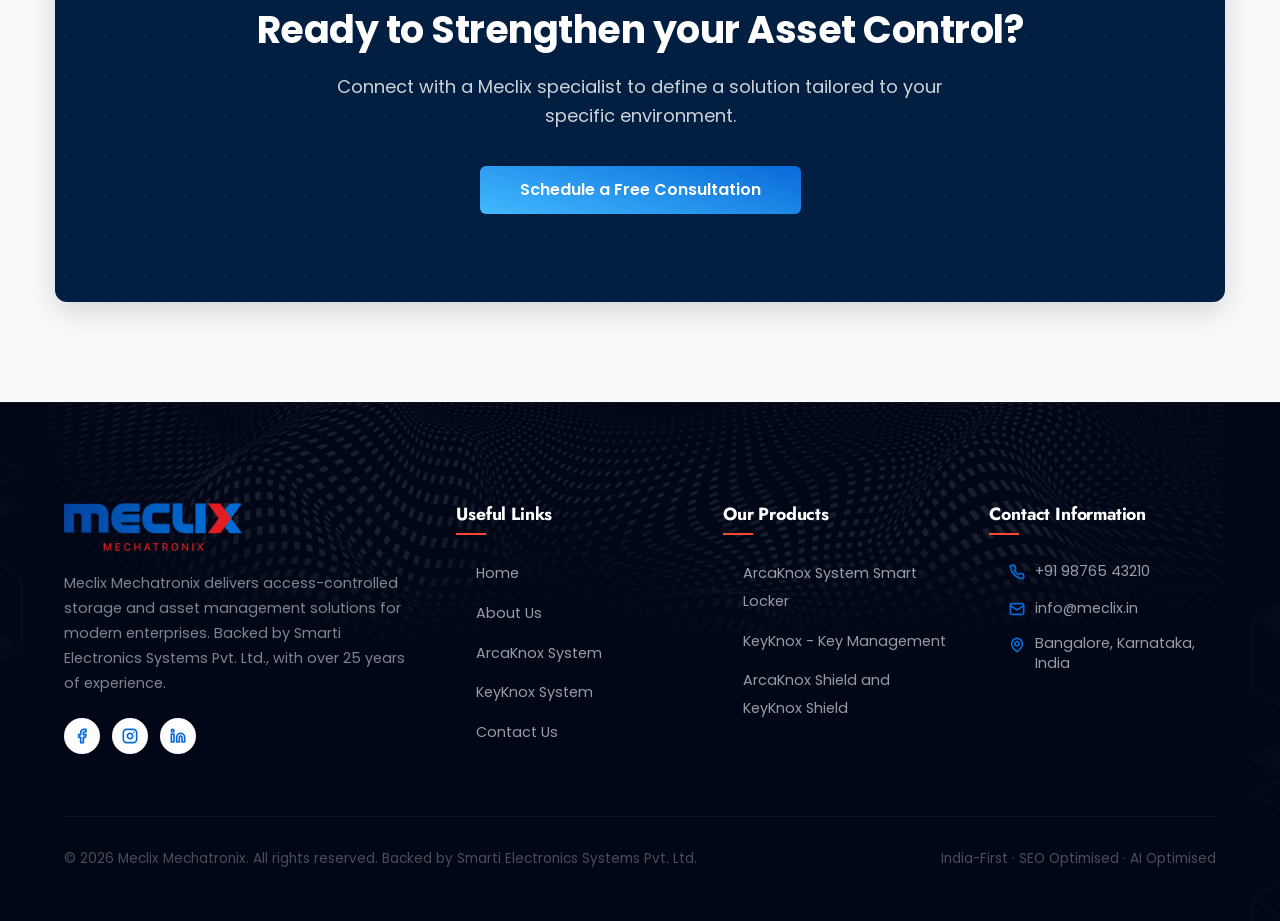
==== commit 914a7339: "feat: add theme stylesheet assets and update HTML structure for site pages" ====
--- a/index.html
+++ b/index.html
@@ -5,7 +5,7 @@
 	<meta charset="UTF-8">
 	<script>
 		// Define global consultation modal functions at the very top to prevent any race conditions or ReferenceErrors
-		window.openConsultationModal = function(e) {
+		window.openConsultationModal = function (e) {
 			if (e) {
 				e.preventDefault();
 				e.stopPropagation();
@@ -14,14 +14,14 @@
 			const formContainer = document.getElementById('booking-form-container');
 			const successContainer = document.getElementById('booking-success-container');
 			const form = document.getElementById('consultation-form');
-			
+
 			if (modal) modal.classList.add('open');
 			if (formContainer) formContainer.style.display = 'block';
 			if (successContainer) successContainer.style.display = 'none';
 			if (form) form.reset();
 		};
 
-		window.closeConsultationModal = function(e) {
+		window.closeConsultationModal = function (e) {
 			if (e) {
 				e.preventDefault();
 				e.stopPropagation();
@@ -416,9 +416,16 @@
 			font-size: 1.5em;
 			line-height: 1.6;
 		}
+
 		/*# sourceURL=global-styles-inline-css */
 	</style>
-	<link rel='stylesheet' id='woocommerce-layout-css' href='assets/css/woocommerce-layout.css' type='text/css' media='all' /><link rel='stylesheet' id='woocommerce-smallscreen-css' href='assets/css/woocommerce-smallscreen.css' type='text/css' media='only screen and (max-width: 768px)' /><link rel='stylesheet' id='woocommerce-general-css' href='assets/css/woocommerce.css' type='text/css' media='all' /><style id='woocommerce-inline-inline-css' type='text/css'>.woocommerce form .form-row .required {
+	<link rel='stylesheet' id='woocommerce-layout-css' href='assets/css/woocommerce-layout.css' type='text/css'
+		media='all' />
+	<link rel='stylesheet' id='woocommerce-smallscreen-css' href='assets/css/woocommerce-smallscreen.css'
+		type='text/css' media='only screen and (max-width: 768px)' />
+	<link rel='stylesheet' id='woocommerce-general-css' href='assets/css/woocommerce.css' type='text/css' media='all' />
+	<style id='woocommerce-inline-inline-css' type='text/css'>
+		.woocommerce form .form-row .required {
 			visibility: visible;
 		}
 
@@ -428,7 +435,7 @@
 		media='all' />
 	<link rel='stylesheet' id='elementor-post-3317-css' href='assets/css/post-3317.css' type='text/css' media='all' />
 	<link rel='stylesheet' id='techwix-main-fonts-css'
-		href='https://fonts.googleapis.com/css?family=Jost%3A300%2C400%2C500%2C600%2C700%2C800%7CPoppins%3A300%2C400%2C500%2C600%2C700%2C800&#038;subset=latin%2Clatin-ext&#038;ver=1.1.6'
+		href='https://fonts.googleapis.com/css?family=Poppins%3A300%2C400%2C500%2C600%2C700%2C800&#038;subset=latin%2Clatin-ext&#038;ver=1.1.6'
 		type='text/css' media='all' />
 	<link rel='stylesheet' id='techwix-flaticon-css' href='assets/css/flaticon_techwix.css' type='text/css'
 		media='all' />
@@ -478,7 +485,7 @@
 			--techwix-shadow-dark: 0px 10px 30px 0px rgba(20, 36, 66, 0.15);
 			--techwix-shadow-darkest: 0px 10px 30px 0px rgba(0, 0, 0, 0.05);
 			--techwix-transition: 0.3s;
-			--techwix-font-primary: 'Jost', sans-serif;
+			--techwix-font-primary: 'Mortane', 'Poppins', sans-serif;
 			--techwix-font-secondary: 'Poppins', sans-serif;
 			--techwix-font-size-b1: 16px;
 			--techwix-font-size-b2: 13px;
@@ -554,8 +561,7 @@
 		type='text/css' media='all' />
 	<link rel='stylesheet' id='elementor-post-22-css' href='assets/css/post-22.css' type='text/css' media='all' />
 	<link rel='stylesheet' id='techwix-custom-css' href='assets/css/custom.css' type='text/css' media='all' />
-	<link rel='stylesheet' id='elementor-gf-local-barlow-css' href='assets/css/barlow.css' type='text/css'
-		media='all' />
+	
 	<link rel='stylesheet' id='elementor-icons-techwix-custom-icons-css' href='assets/css/flaticon_techwix.css'
 		type='text/css' media='all' />
 	<script type="text/javascript" src="assets/js/jquery.min.js" id="jquery-core-js"></script>
@@ -740,7 +746,7 @@
 	</style>
 	<style id="kirki-inline-styles">
 		body {
-			font-family: Jost;
+			font-family: 'Mortane', 'Poppins', sans-serif;
 		}
 
 		h1,
@@ -788,7 +794,7 @@
 
 		/* cyrillic */
 		@font-face {
-			font-family: 'Jost';
+			font-family: 'Mortane', 'Poppins', sans-serif;
 			font-style: normal;
 			font-weight: 400;
 			font-display: swap;
@@ -798,7 +804,7 @@
 
 		/* latin-ext */
 		@font-face {
-			font-family: 'Jost';
+			font-family: 'Mortane', 'Poppins', sans-serif;
 			font-style: normal;
 			font-weight: 400;
 			font-display: swap;
@@ -808,7 +814,7 @@
 
 		/* latin */
 		@font-face {
-			font-family: 'Jost';
+			font-family: 'Mortane', 'Poppins', sans-serif;
 			font-style: normal;
 			font-weight: 400;
 			font-display: swap;
@@ -968,7 +974,7 @@
 
 		/* cyrillic */
 		@font-face {
-			font-family: 'Jost';
+			font-family: 'Mortane', 'Poppins', sans-serif;
 			font-style: normal;
 			font-weight: 400;
 			font-display: swap;
@@ -978,7 +984,7 @@
 
 		/* latin-ext */
 		@font-face {
-			font-family: 'Jost';
+			font-family: 'Mortane', 'Poppins', sans-serif;
 			font-style: normal;
 			font-weight: 400;
 			font-display: swap;
@@ -988,7 +994,7 @@
 
 		/* latin */
 		@font-face {
-			font-family: 'Jost';
+			font-family: 'Mortane', 'Poppins', sans-serif;
 			font-style: normal;
 			font-weight: 400;
 			font-display: swap;
@@ -1148,7 +1154,7 @@
 
 		/* cyrillic */
 		@font-face {
-			font-family: 'Jost';
+			font-family: 'Mortane', 'Poppins', sans-serif;
 			font-style: normal;
 			font-weight: 400;
 			font-display: swap;
@@ -1158,7 +1164,7 @@
 
 		/* latin-ext */
 		@font-face {
-			font-family: 'Jost';
+			font-family: 'Mortane', 'Poppins', sans-serif;
 			font-style: normal;
 			font-weight: 400;
 			font-display: swap;
@@ -1168,7 +1174,7 @@
 
 		/* latin */
 		@font-face {
-			font-family: 'Jost';
+			font-family: 'Mortane', 'Poppins', sans-serif;
 			font-style: normal;
 			font-weight: 400;
 			font-display: swap;
@@ -1340,7 +1346,7 @@
 		</div>
 	</div>
 	<div id="page" class="site"><a class="skip-link screen-reader-text" href="#content">Skip to content</a>
-		                                <header class="site-header" id="site-header">
+		    <header class="site-header" id="site-header">
     <div class="header-container">
       <a class="logo-link" href="index.html" style="display: inline-block; padding: 5px 0;">
         <img src="assets/images/new_logo.png" alt="Meclix Mechatronix" style="max-height: 48px; width: auto; display: block;">
@@ -1378,7 +1384,7 @@
     </div>
   </header>
 
-  <div id="content" class="tpc-site-content">
+		<div id="content" class="tpc-site-content">
 			<div class="tpc-site-content-inner techwix-page-container techwix-container">
 				<div class="techwix-main-content-inner techwix-row">
 					<div id="primary" class="content-area techwix-col-lg-12">
@@ -1449,12 +1455,12 @@
 														<div class="elementor-widget-container">
 															<div class="tpc-double_heading">
 																<div class="dbl__subtitle"><span
-																		style="color: #ff4830; font-weight: 700;">— MADE
+																		style="color: white; font-weight: 700;"> MADE
 																		IN INDIA · BUILT FOR SCALE</span></div>
 																<h1 class="dbl__title-wrapper"
 																	style="font-size: var(--techwix-h1); line-height: var(--techwix-h1-lineHeight); font-family: var(--techwix-font-secondary); font-weight: 800; margin: 0 0 20px;">
 																	<span class="dbl__title dbl-title_1">Smarter
-																		Control<br>Over Every Key and<br>Every
+																		Control<br>Over Every Key and Every
 																		Locker</span>
 																</h1>
 															</div>
@@ -1480,7 +1486,8 @@
 														<div class="elementor-widget-container">
 															<div style="display: flex; gap: 15px; flex-wrap: wrap;"><a
 																	class="techwix-btn techwix-btn-size-custom style-1 btn-consultation-trigger"
-																	href="javascript:void(0);" onclick="openConsultationModal(event)">Schedule
+																	href="javascript:void(0);"
+																	onclick="openConsultationModal(event)">Schedule
 																	Consultation</a></div>
 														</div>
 													</div>
@@ -1660,9 +1667,12 @@
 															Meclix exists to fix that — with hardware and software
 															purpose-built for enterprise environments. </div>
 													</div>
-													<div class="elementor-element elementor-widget elementor-widget-techwix-button" style="margin-top: 35px;">
+													<div class="elementor-element elementor-widget elementor-widget-techwix-button"
+														style="margin-top: 35px;">
 														<div class="elementor-widget-container">
-															<a class="techwix-btn style-1" href="about.html" style="padding: 16px 40px; font-size: 16px; font-weight: 600; border-radius: 6px; display: inline-block;">Learn More About Us</a>
+															<a class="techwix-btn style-1" href="about.html"
+																style="padding: 16px 40px; font-size: 16px; font-weight: 600; border-radius: 6px; display: inline-block;">Learn
+																More About Us</a>
 														</div>
 													</div>
 												</div>
@@ -1732,7 +1742,7 @@
 										<!-- Scoped Styles for Landing Products Section -->
 										<style>
 											.landing-products-section {
-												--font-primary: 'Jost', sans-serif;
+												--font-primary: 'Mortane', 'Poppins', sans-serif;
 												--font-secondary: 'Poppins', sans-serif;
 												--color-primary: var(--techwix-primary-color, #086ad8);
 												--color-secondary: var(--techwix-primary-color-alt, #ff4830);
@@ -1779,7 +1789,7 @@
 											}
 
 											.landing-products-section .section-header .dbl__title {
-												font-family: 'Jost', sans-serif !important;
+												font-family: 'Mortane', 'Poppins', sans-serif !important;
 												font-size: 48px !important;
 												font-weight: 600 !important;
 												line-height: 54px !important;
@@ -1807,7 +1817,7 @@
 											.landing-products-section .tab-btn {
 												background: transparent;
 												border: none;
-												font-family: 'Jost', sans-serif !important;
+												font-family: 'Mortane', 'Poppins', sans-serif !important;
 												font-size: 16px !important;
 												font-weight: 600 !important;
 												color: var(--color-body);
@@ -1857,7 +1867,7 @@
 											}
 
 											.landing-products-section .tab-text h3 {
-												font-family: 'Jost', sans-serif !important;
+												font-family: 'Mortane', 'Poppins', sans-serif !important;
 												font-size: 28px !important;
 												margin-bottom: 16px;
 												color: var(--color-dark);
@@ -1910,7 +1920,7 @@
 											}
 
 											.landing-products-section .techwix-btn {
-												font-family: 'Jost', sans-serif !important;
+												font-family: 'Mortane', 'Poppins', sans-serif !important;
 											}
 
 											/* Responsive styles */
@@ -2116,7 +2126,7 @@
 										<!-- Scoped Styles for Sectors Section -->
 										<style>
 											.sectors-section {
-												--font-primary: 'Jost', sans-serif;
+												--font-primary: 'Mortane', 'Poppins', sans-serif;
 												--font-secondary: 'Poppins', sans-serif;
 												--color-primary: var(--techwix-primary-color, #086ad8);
 												--color-secondary: var(--techwix-primary-color-alt, #ff4830);
@@ -2132,18 +2142,21 @@
 												overflow: hidden;
 												box-sizing: border-box;
 											}
+
 											.sectors-section .container {
 												max-width: var(--techwix-elementor-container-width, 1270px);
 												margin: 0 auto;
 												padding: 0 15px;
 												box-sizing: border-box;
 											}
+
 											.sectors-section .section-header {
 												text-align: center;
 												margin-bottom: 50px;
 											}
+
 											.sectors-section .section-header .sub-title {
-												font-family: 'Jost', sans-serif !important;
+												font-family: 'Mortane', 'Poppins', sans-serif !important;
 												font-size: 14px;
 												font-weight: 700;
 												text-transform: uppercase;
@@ -2152,14 +2165,16 @@
 												margin-bottom: 12px;
 												display: inline-block;
 											}
+
 											.sectors-section .section-header .title {
-												font-family: 'Jost', sans-serif !important;
+												font-family: 'Mortane', 'Poppins', sans-serif !important;
 												font-size: 48px !important;
 												font-weight: 600 !important;
 												line-height: 54px !important;
 												color: var(--color-dark);
 												margin: 0 0 20px 0;
 											}
+
 											.sectors-section .section-header .description {
 												font-family: 'Poppins', sans-serif !important;
 												font-size: 16px;
@@ -2168,7 +2183,8 @@
 												margin: 0 auto;
 												line-height: 1.63;
 											}
-																						/* Marquee Carousel Styles */
+
+											/* Marquee Carousel Styles */
 											.sectors-marquee-container {
 												overflow: hidden;
 												width: 100%;
@@ -2176,27 +2192,28 @@
 												position: relative;
 												padding: 30px 0 0 0;
 											}
-											
+
 											.sectors-marquee-track {
 												display: flex;
 												gap: 30px;
 												width: max-content;
 												animation: sectorsMarqueeAnimation 45s linear infinite;
 											}
-											
+
 											.sectors-marquee-track:hover {
 												animation-play-state: paused;
 											}
-											
+
 											@keyframes sectorsMarqueeAnimation {
 												0% {
 													transform: translateX(0);
 												}
+
 												100% {
 													transform: translateX(-50%);
 												}
 											}
-											
+
 											.sector-card {
 												width: 310px;
 												flex-shrink: 0;
@@ -2209,20 +2226,21 @@
 												display: flex;
 												flex-direction: column;
 											}
-											
+
 											.sector-card:hover {
 												transform: translateY(-8px);
 												box-shadow: 0px 20px 45px rgba(0, 0, 0, 0.08);
 												border-color: var(--color-primary);
 											}
-											
+
 											.sector-img-wrapper {
 												position: relative;
 												overflow: hidden;
-												padding-bottom: 65%; /* 1.5 aspect ratio */
+												padding-bottom: 65%;
+												/* 1.5 aspect ratio */
 												width: 100%;
 											}
-											
+
 											.sector-img-wrapper img {
 												position: absolute;
 												top: 0;
@@ -2232,11 +2250,11 @@
 												object-fit: cover;
 												transition: transform 0.6s cubic-bezier(0.25, 0.8, 0.25, 1);
 											}
-											
+
 											.sector-card:hover .sector-img-wrapper img {
 												transform: scale(1.08);
 											}
-											
+
 											.sector-content {
 												padding: 24px 20px;
 												text-align: center;
@@ -2246,16 +2264,16 @@
 												align-items: center;
 												justify-content: center;
 											}
-											
+
 											.sector-content h4 {
-												font-family: 'Jost', sans-serif !important;
+												font-family: 'Mortane', 'Poppins', sans-serif !important;
 												font-size: 20px;
 												font-weight: 600;
 												color: var(--color-navy);
 												margin: 0;
 												transition: color 0.3s ease;
 											}
-											
+
 											.sector-card:hover .sector-content h4 {
 												color: var(--color-primary);
 											}
@@ -2264,27 +2282,32 @@
 											.elementor-element.elementor-element-6d38999 {
 												padding-top: 30px !important;
 											}
-											
+
 											@media (max-width: 991px) {
 												.sectors-section .section-header .title {
 													font-size: 38px !important;
 													line-height: 44px !important;
 												}
 											}
+
 											@media (max-width: 767px) {
 												.sectors-section {
 													padding: 60px 0 0 0;
 												}
+
 												.sectors-section .section-header .title {
 													font-size: 32px !important;
 													line-height: 38px !important;
 												}
+
 												.sector-card {
 													width: 270px;
 												}
+
 												.sectors-marquee-track {
 													gap: 20px;
 												}
+
 												.elementor-element.elementor-element-6d38999 {
 													padding-top: 20px !important;
 												}
@@ -2298,47 +2321,53 @@
 													<span class="sub-title">— ENTERPRISE READY</span>
 													<h2 class="title">Built for Every Sector That Values Security</h2>
 													<p class="description">
-														Meclix Mechatronics solutions can be deployed across demanding operational environments – from critical infrastructure to manufacturing, from healthcare to IT parks.
+														Meclix Mechatronics solutions can be deployed across demanding
+														operational environments – from critical infrastructure to
+														manufacturing, from healthcare to IT parks.
 													</p>
 												</div>
 											</div> <!-- closes .container -->
-											
+
 											<div class="sectors-marquee-container">
 												<div class="sectors-marquee-track">
 													<!-- Sector 1: Healthcare -->
 													<div class="sector-card">
 														<div class="sector-img-wrapper">
-															<img src="assets/sector_healthcare.png" alt="Hospitals & Healthcare" loading="lazy">
+															<img src="assets/sector_healthcare.png"
+																alt="Hospitals & Healthcare" loading="lazy">
 														</div>
 														<div class="sector-content">
 															<h4>Hospitals & Healthcare</h4>
 														</div>
 													</div>
-													
+
 													<!-- Sector 2: Manufacturing -->
 													<div class="sector-card">
 														<div class="sector-img-wrapper">
-															<img src="assets/sector_manufacturing.png" alt="Manufacturing Units" loading="lazy">
+															<img src="assets/sector_manufacturing.png"
+																alt="Manufacturing Units" loading="lazy">
 														</div>
 														<div class="sector-content">
 															<h4>Manufacturing Units</h4>
 														</div>
 													</div>
-													
+
 													<!-- Sector 3: Hotels & Hospitality -->
 													<div class="sector-card">
 														<div class="sector-img-wrapper">
-															<img src="assets/sector_hotels.png" alt="Hotels & Hospitality" loading="lazy">
+															<img src="assets/sector_hotels.png"
+																alt="Hotels & Hospitality" loading="lazy">
 														</div>
 														<div class="sector-content">
 															<h4>Hotels & Hospitality</h4>
 														</div>
 													</div>
-													
+
 													<!-- Sector 4: Educational Institutions -->
 													<div class="sector-card">
 														<div class="sector-img-wrapper">
-															<img src="assets/sector_education.png" alt="Educational Institutions" loading="lazy">
+															<img src="assets/sector_education.png"
+																alt="Educational Institutions" loading="lazy">
 														</div>
 														<div class="sector-content">
 															<h4>Educational Institutions</h4>
@@ -2348,7 +2377,8 @@
 													<!-- Sector 5: Corporate Offices -->
 													<div class="sector-card">
 														<div class="sector-img-wrapper">
-															<img src="assets/sector_corporate.png" alt="Corporate Offices" loading="lazy">
+															<img src="assets/sector_corporate.png"
+																alt="Corporate Offices" loading="lazy">
 														</div>
 														<div class="sector-content">
 															<h4>Corporate Offices</h4>
@@ -2358,7 +2388,8 @@
 													<!-- Sector 6: IT Parks & Datacenters -->
 													<div class="sector-card">
 														<div class="sector-img-wrapper">
-															<img src="assets/sector_it_parks.png" alt="IT Parks & Datacenters" loading="lazy">
+															<img src="assets/sector_it_parks.png"
+																alt="IT Parks & Datacenters" loading="lazy">
 														</div>
 														<div class="sector-content">
 															<h4>IT Parks & Datacenters</h4>
@@ -2368,7 +2399,8 @@
 													<!-- Sector 7: Critical Infrastructure -->
 													<div class="sector-card">
 														<div class="sector-img-wrapper">
-															<img src="assets/sector_infrastructure.png" alt="Critical Infrastructure" loading="lazy">
+															<img src="assets/sector_infrastructure.png"
+																alt="Critical Infrastructure" loading="lazy">
 														</div>
 														<div class="sector-content">
 															<h4>Critical Infrastructure</h4>
@@ -2378,7 +2410,8 @@
 													<!-- Sector 8: Banking & Finance -->
 													<div class="sector-card">
 														<div class="sector-img-wrapper">
-															<img src="assets/sector_banking.png" alt="Banking & Finance" loading="lazy">
+															<img src="assets/sector_banking.png" alt="Banking & Finance"
+																loading="lazy">
 														</div>
 														<div class="sector-content">
 															<h4>Banking & Finance</h4>
@@ -2388,7 +2421,8 @@
 													<!-- Sector 9: Logistics & Warehouses -->
 													<div class="sector-card">
 														<div class="sector-img-wrapper">
-															<img src="assets/sector_logistics.png" alt="Logistics & Warehouses" loading="lazy">
+															<img src="assets/sector_logistics.png"
+																alt="Logistics & Warehouses" loading="lazy">
 														</div>
 														<div class="sector-content">
 															<h4>Logistics & Warehouses</h4>
@@ -2398,51 +2432,56 @@
 													<!-- Sector 10: Government & Public Sector -->
 													<div class="sector-card">
 														<div class="sector-img-wrapper">
-															<img src="assets/sector_government.png" alt="Government & Public Sector" loading="lazy">
+															<img src="assets/sector_government.png"
+																alt="Government & Public Sector" loading="lazy">
 														</div>
 														<div class="sector-content">
 															<h4>Government & Public Sector</h4>
 														</div>
 													</div>
-													
+
 													<!-- ============================================ -->
 													<!-- DUPLICATE SET FOR SEAMLESS INFINITE LOOP -->
 													<!-- ============================================ -->
-													
+
 													<!-- Sector 1: Healthcare -->
 													<div class="sector-card">
 														<div class="sector-img-wrapper">
-															<img src="assets/sector_healthcare.png" alt="Hospitals & Healthcare" loading="lazy">
+															<img src="assets/sector_healthcare.png"
+																alt="Hospitals & Healthcare" loading="lazy">
 														</div>
 														<div class="sector-content">
 															<h4>Hospitals & Healthcare</h4>
 														</div>
 													</div>
-													
+
 													<!-- Sector 2: Manufacturing -->
 													<div class="sector-card">
 														<div class="sector-img-wrapper">
-															<img src="assets/sector_manufacturing.png" alt="Manufacturing Units" loading="lazy">
+															<img src="assets/sector_manufacturing.png"
+																alt="Manufacturing Units" loading="lazy">
 														</div>
 														<div class="sector-content">
 															<h4>Manufacturing Units</h4>
 														</div>
 													</div>
-													
+
 													<!-- Sector 3: Hotels & Hospitality -->
 													<div class="sector-card">
 														<div class="sector-img-wrapper">
-															<img src="assets/sector_hotels.png" alt="Hotels & Hospitality" loading="lazy">
+															<img src="assets/sector_hotels.png"
+																alt="Hotels & Hospitality" loading="lazy">
 														</div>
 														<div class="sector-content">
 															<h4>Hotels & Hospitality</h4>
 														</div>
 													</div>
-													
+
 													<!-- Sector 4: Educational Institutions -->
 													<div class="sector-card">
 														<div class="sector-img-wrapper">
-															<img src="assets/sector_education.png" alt="Educational Institutions" loading="lazy">
+															<img src="assets/sector_education.png"
+																alt="Educational Institutions" loading="lazy">
 														</div>
 														<div class="sector-content">
 															<h4>Educational Institutions</h4>
@@ -2452,7 +2491,8 @@
 													<!-- Sector 5: Corporate Offices -->
 													<div class="sector-card">
 														<div class="sector-img-wrapper">
-															<img src="assets/sector_corporate.png" alt="Corporate Offices" loading="lazy">
+															<img src="assets/sector_corporate.png"
+																alt="Corporate Offices" loading="lazy">
 														</div>
 														<div class="sector-content">
 															<h4>Corporate Offices</h4>
@@ -2462,7 +2502,8 @@
 													<!-- Sector 6: IT Parks & Datacenters -->
 													<div class="sector-card">
 														<div class="sector-img-wrapper">
-															<img src="assets/sector_it_parks.png" alt="IT Parks & Datacenters" loading="lazy">
+															<img src="assets/sector_it_parks.png"
+																alt="IT Parks & Datacenters" loading="lazy">
 														</div>
 														<div class="sector-content">
 															<h4>IT Parks & Datacenters</h4>
@@ -2472,7 +2513,8 @@
 													<!-- Sector 7: Critical Infrastructure -->
 													<div class="sector-card">
 														<div class="sector-img-wrapper">
-															<img src="assets/sector_infrastructure.png" alt="Critical Infrastructure" loading="lazy">
+															<img src="assets/sector_infrastructure.png"
+																alt="Critical Infrastructure" loading="lazy">
 														</div>
 														<div class="sector-content">
 															<h4>Critical Infrastructure</h4>
@@ -2482,7 +2524,8 @@
 													<!-- Sector 8: Banking & Finance -->
 													<div class="sector-card">
 														<div class="sector-img-wrapper">
-															<img src="assets/sector_banking.png" alt="Banking & Finance" loading="lazy">
+															<img src="assets/sector_banking.png" alt="Banking & Finance"
+																loading="lazy">
 														</div>
 														<div class="sector-content">
 															<h4>Banking & Finance</h4>
@@ -2492,7 +2535,8 @@
 													<!-- Sector 9: Logistics & Warehouses -->
 													<div class="sector-card">
 														<div class="sector-img-wrapper">
-															<img src="assets/sector_logistics.png" alt="Logistics & Warehouses" loading="lazy">
+															<img src="assets/sector_logistics.png"
+																alt="Logistics & Warehouses" loading="lazy">
 														</div>
 														<div class="sector-content">
 															<h4>Logistics & Warehouses</h4>
@@ -2502,7 +2546,8 @@
 													<!-- Sector 10: Government & Public Sector -->
 													<div class="sector-card">
 														<div class="sector-img-wrapper">
-															<img src="assets/sector_government.png" alt="Government & Public Sector" loading="lazy">
+															<img src="assets/sector_government.png"
+																alt="Government & Public Sector" loading="lazy">
 														</div>
 														<div class="sector-content">
 															<h4>Government & Public Sector</h4>
@@ -2709,11 +2754,13 @@
 															style="font-family: 'Poppins', sans-serif; font-size: 38px; font-weight: 700; color: #ffffff; margin-bottom: 20px; letter-spacing: -0.5px;">
 															Ready to Strengthen your Asset Control?</h2>
 														<p
-															style="font-family: 'Jost', sans-serif; font-size: 18px; color: rgba(255, 255, 255, 0.8); max-width: 650px; margin: 0 auto 35px auto; line-height: 1.6;">
+															style="font-family: 'Mortane', 'Poppins', sans-serif; font-size: 18px; color: rgba(255, 255, 255, 0.8); max-width: 650px; margin: 0 auto 35px auto; line-height: 1.6;">
 															Connect with a Meclix specialist to define a solution
 															tailored to your specific environment.</p>
 														<div>
-															<a class="techwix-btn style-1 btn-consultation-trigger" href="javascript:void(0);" onclick="openConsultationModal(event)"
+															<a class="techwix-btn style-1 btn-consultation-trigger"
+																href="javascript:void(0);"
+																onclick="openConsultationModal(event)"
 																style="padding: 16px 40px; font-size: 16px; font-weight: 600; border-radius: 6px; display: inline-block;">Schedule
 																a Free Consultation</a>
 														</div>
@@ -2992,7 +3039,7 @@
 		}
 
 		.modal-header h3 {
-			font-family: 'Jost', sans-serif !important;
+			font-family: 'Mortane', 'Poppins', sans-serif !important;
 			font-size: 28px !important;
 			font-weight: 700 !important;
 			margin-top: 0;
@@ -3031,6 +3078,7 @@
 				grid-template-columns: 1fr !important;
 				gap: 0 !important;
 			}
+
 			.modal-box {
 				padding: 24px 20px !important;
 			}
@@ -3101,7 +3149,7 @@
 		}
 
 		.booking-success-message h4 {
-			font-family: 'Jost', sans-serif !important;
+			font-family: 'Mortane', 'Poppins', sans-serif !important;
 			font-size: 24px !important;
 			margin-top: 0;
 			margin-bottom: 12px;
@@ -3125,33 +3173,38 @@
 					<h3>Schedule a Consultation</h3>
 					<p>Book a free technical consultation with a Meclix solutions specialist.</p>
 				</div>
-				
+
 				<form id="consultation-form" novalidate>
 					<div class="modal-form-row">
 						<div class="modal-form-group">
 							<label class="modal-form-label" for="booking-name">Full Name *</label>
-							<input type="text" id="booking-name" class="modal-form-input" required placeholder="John Doe">
+							<input type="text" id="booking-name" class="modal-form-input" required
+								placeholder="John Doe">
 						</div>
 						<div class="modal-form-group">
 							<label class="modal-form-label" for="booking-company">Company *</label>
-							<input type="text" id="booking-company" class="modal-form-input" required placeholder="Enterprise Corp">
+							<input type="text" id="booking-company" class="modal-form-input" required
+								placeholder="Enterprise Corp">
 						</div>
 					</div>
-					
+
 					<div class="modal-form-row">
 						<div class="modal-form-group">
 							<label class="modal-form-label" for="booking-email">Work Email *</label>
-							<input type="email" id="booking-email" class="modal-form-input" required placeholder="john@company.com">
+							<input type="email" id="booking-email" class="modal-form-input" required
+								placeholder="john@company.com">
 						</div>
 						<div class="modal-form-group">
 							<label class="modal-form-label" for="booking-phone">Phone Number *</label>
-							<input type="tel" id="booking-phone" class="modal-form-input" required placeholder="+91 99999 99999">
+							<input type="tel" id="booking-phone" class="modal-form-input" required
+								placeholder="+91 99999 99999">
 						</div>
 					</div>
-					
+
 					<div class="modal-form-group">
 						<label class="modal-form-label" for="booking-product">Product of Interest *</label>
-						<select id="booking-product" class="modal-form-input" required style="appearance: auto; -webkit-appearance: auto;">
+						<select id="booking-product" class="modal-form-input" required
+							style="appearance: auto; -webkit-appearance: auto;">
 							<option value="" disabled selected>Select a product...</option>
 							<option value="keyknox">KeyKnox (Electronic Key Management System)</option>
 							<option value="arcaknox">ArcaKnox (Smart Locker Systems)</option>
@@ -3159,9 +3212,11 @@
 							<option value="software">Shield Software / Integrations</option>
 						</select>
 					</div>
-					
+
 					<div class="modal-form-submit-row">
-						<button type="submit" class="techwix-btn style-1" id="booking-submit-btn" style="border: none; padding: 14px 35px; font-weight: 600; cursor: pointer; border-radius: 6px;">Book Consultation Session</button>
+						<button type="submit" class="techwix-btn style-1" id="booking-submit-btn"
+							style="border: none; padding: 14px 35px; font-weight: 600; cursor: pointer; border-radius: 6px;">Book
+							Consultation Session</button>
 					</div>
 				</form>
 			</div>
@@ -3169,8 +3224,11 @@
 			<div id="booking-success-container" class="booking-success-message">
 				<div class="success-icon">✓</div>
 				<h4>Consultation Scheduled!</h4>
-				<p>Thank you for reaching out. A Meclix Mechatronix security specialist will review your request and contact you shortly.</p>
-				<button class="techwix-btn style-1" id="success-done-btn" style="border: none; padding: 14px 35px; font-weight: 600; cursor: pointer; border-radius: 6px;">Back to Website</button>
+				<p>Thank you for reaching out. A Meclix Mechatronix security specialist will review your request and
+					contact you shortly.</p>
+				<button class="techwix-btn style-1" id="success-done-btn"
+					style="border: none; padding: 14px 35px; font-weight: 600; cursor: pointer; border-radius: 6px;">Back
+					to Website</button>
 			</div>
 		</div>
 	</div>
--- a/assets/css/post-22.css
+++ b/assets/css/post-22.css
@@ -1 +1 @@
-.elementor-22 .elementor-element.elementor-element-fe2a346{--display:flex;--flex-direction:column;--container-widget-width:100%;--container-widget-height:initial;--container-widget-flex-grow:0;--container-widget-align-self:initial;--flex-wrap-mobile:wrap;--overflow:hidden;--overlay-opacity:1;--padding-top:190px;--padding-bottom:295px;--padding-left:0px;--padding-right:0px;}.elementor-22 .elementor-element.elementor-element-fe2a346:not(.elementor-motion-effects-element-type-background), .elementor-22 .elementor-element.elementor-element-fe2a346 > .elementor-motion-effects-container > .elementor-motion-effects-layer{background-image:url("../images/TECW0001.jpg");background-position:center center;background-repeat:no-repeat;background-size:cover;}.elementor-22 .elementor-element.elementor-element-fe2a346::before, .elementor-22 .elementor-element.elementor-element-fe2a346 > .elementor-background-video-container::before, .elementor-22 .elementor-element.elementor-element-fe2a346 > .e-con-inner > .elementor-background-video-container::before, .elementor-22 .elementor-element.elementor-element-fe2a346 > .elementor-background-slideshow::before, .elementor-22 .elementor-element.elementor-element-fe2a346 > .e-con-inner > .elementor-background-slideshow::before, .elementor-22 .elementor-element.elementor-element-fe2a346 > .elementor-motion-effects-container > .elementor-motion-effects-layer::before{--background-overlay:'';}.elementor-22 .elementor-element.elementor-element-ebc7aa3 .techwix-animation-widget .techwix-animation-widget-color{background-color:transparent;background-image:linear-gradient(280deg, #46B3FA 0%, #6E48B6 87%);height:630px;width:800px;border-radius:100px 100px 100px 100px;}.elementor-22 .elementor-element.elementor-element-ebc7aa3 > .elementor-widget-container{--e-transform-rotateZ:-40deg;--e-transform-skewX:4deg;}body:not(.rtl) .elementor-22 .elementor-element.elementor-element-ebc7aa3{left:-170px;}body.rtl .elementor-22 .elementor-element.elementor-element-ebc7aa3{right:-170px;}.elementor-22 .elementor-element.elementor-element-ebc7aa3{top:-300px;z-index:0;}.elementor-22 .elementor-element.elementor-element-ebc7aa3 .techwix-animation-widget{z-index:0;opacity:1;display:flex;}.elementor-22 .elementor-element.elementor-element-f7faba0 .techwix-animation-widget .techwix-animation-widget-color{background-color:transparent;background-image:linear-gradient(75deg, #6E48B6 7%, #46B3FA 100%);height:400px;width:400px;border-radius:100px 100px 100px 100px;}.elementor-22 .elementor-element.elementor-element-f7faba0 > .elementor-widget-container{--e-transform-rotateZ:45deg;}body:not(.rtl) .elementor-22 .elementor-element.elementor-element-f7faba0{right:-4%;}body.rtl .elementor-22 .elementor-element.elementor-element-f7faba0{left:-4%;}.elementor-22 .elementor-element.elementor-element-f7faba0{bottom:-19%;z-index:0;}.elementor-22 .elementor-element.elementor-element-f7faba0 .techwix-animation-widget{z-index:0;opacity:1;display:flex;}.elementor-22 .elementor-element.elementor-element-dc77d22 .techwix-animation-widget .techwix-animation-widget-color{background-color:#46B3FA00;height:720px;width:720px;border-style:solid;border-width:1px 1px 1px 1px;border-color:#FFFFFF70;border-radius:100px 100px 100px 100px;}.elementor-22 .elementor-element.elementor-element-dc77d22 > .elementor-widget-container{--e-transform-rotateZ:-40deg;--e-transform-skewX:4deg;}body:not(.rtl) .elementor-22 .elementor-element.elementor-element-dc77d22{left:190px;}body.rtl .elementor-22 .elementor-element.elementor-element-dc77d22{right:190px;}.elementor-22 .elementor-element.elementor-element-dc77d22{top:-507px;z-index:0;}.elementor-22 .elementor-element.elementor-element-dc77d22 .techwix-animation-widget{z-index:0;opacity:1;display:flex;}.elementor-22 .elementor-element.elementor-element-6e2d37e .techwix-animation-widget .techwix-animation-widget-color{background-color:#46B3FA00;height:969px;width:967px;border-style:solid;border-width:1px 1px 1px 1px;border-color:#FFFFFF70;border-radius:100px 100px 100px 100px;}.elementor-22 .elementor-element.elementor-element-6e2d37e > .elementor-widget-container{--e-transform-rotateZ:45deg;}body:not(.rtl) .elementor-22 .elementor-element.elementor-element-6e2d37e{right:-35%;}body.rtl .elementor-22 .elementor-element.elementor-element-6e2d37e{left:-35%;}.elementor-22 .elementor-element.elementor-element-6e2d37e{top:15%;z-index:0;}.elementor-22 .elementor-element.elementor-element-6e2d37e .techwix-animation-widget{z-index:0;opacity:1;display:flex;}.elementor-22 .elementor-element.elementor-element-5706665{--display:flex;--gap:40px 0px;--row-gap:40px;--column-gap:0px;--padding-top:0px;--padding-bottom:0px;--padding-left:0px;--padding-right:0px;}.elementor-22 .elementor-element.elementor-element-af935fd .dbl__subtitle{text-align:left;font-family:"Barlow", Sans-serif;font-size:16px;font-weight:500;text-transform:uppercase;line-height:30px;letter-spacing:1px;color:#FFFFFF;}.elementor-22 .elementor-element.elementor-element-af935fd .dbl__title-wrapper{text-align:left;}.elementor-22 .elementor-element.elementor-element-af935fd .dbl__title{font-size:70px;font-weight:600;line-height:78px;}.elementor-22 .elementor-element.elementor-element-af935fd .tpc-double_heading .dbl__title-wrapper{margin:0px 0px 0px 0px;}.elementor-22 .elementor-element.elementor-element-af935fd .dbl-title_1{color:#FFFFFF;}.elementor-22 .elementor-element.elementor-element-af935fd .dbl__subtitle span:before{color:#0071dc;}.elementor-22 .elementor-element.elementor-element-47a2cc8{font-size:22px;font-weight:500;color:#FFFFFF;}.elementor-22 .elementor-element.elementor-element-3f122ab .techwix-btn{background-color:transparent;background-image:linear-gradient(195deg, #086AD8 0%, #42B9FF 100%);}.elementor-22 .elementor-element.elementor-element-f648f74{--display:flex;--flex-direction:column;--container-widget-width:100%;--container-widget-height:initial;--container-widget-flex-grow:0;--container-widget-align-self:initial;--flex-wrap-mobile:wrap;--padding-top:0px;--padding-bottom:110px;--padding-left:0px;--padding-right:0px;}.elementor-22 .elementor-element.elementor-element-f648f74:not(.elementor-motion-effects-element-type-background), .elementor-22 .elementor-element.elementor-element-f648f74 > .elementor-motion-effects-container > .elementor-motion-effects-layer{background-color:#010F31;background-image:url("../images/TECW0006.png");background-position:center left;background-repeat:no-repeat;background-size:cover;}.elementor-22 .elementor-element.elementor-element-714c56d{--display:grid;--e-con-grid-template-columns:repeat(4, 1fr);--e-con-grid-template-rows:repeat(1, 1fr);--gap:25px 25px;--row-gap:25px;--column-gap:25px;--grid-auto-flow:row;--margin-top:-110px;--margin-bottom:0px;--margin-left:0px;--margin-right:0px;--padding-top:0px;--padding-bottom:0px;--padding-left:0px;--padding-right:0px;}.elementor-22 .elementor-element.elementor-element-7c4cbb7 .techwix-service{background-color:#FFFFFF;}.elementor-22 .elementor-element.elementor-element-7c4cbb7 .techwix-service .service-content .service-title, .techwix-service.service-style-5 .service-text .service-title{font-weight:700;}.elementor-22 .elementor-element.elementor-element-7c4cbb7 .techwix-service .service-content .description{font-weight:400;}.elementor-22 .elementor-element.elementor-element-7c4cbb7 .techwix-service .service-content .read-more>a{font-weight:400;}.elementor-22 .elementor-element.elementor-element-2637000 .techwix-service{background-color:#FFFFFF;}.elementor-22 .elementor-element.elementor-element-2637000 .techwix-service .service-content .service-title, .techwix-service.service-style-5 .service-text .service-title{font-weight:700;}.elementor-22 .elementor-element.elementor-element-2637000 .techwix-service .service-content .description{font-weight:400;}.elementor-22 .elementor-element.elementor-element-2637000 .techwix-service .service-content .read-more>a{font-weight:400;}.elementor-22 .elementor-element.elementor-element-6ba61b5 .techwix-service{background-color:#FFFFFF;}.elementor-22 .elementor-element.elementor-element-6ba61b5 .techwix-service .service-content .service-title, .techwix-service.service-style-5 .service-text .service-title{font-weight:700;}.elementor-22 .elementor-element.elementor-element-6ba61b5 .techwix-service .service-content .description{font-weight:400;}.elementor-22 .elementor-element.elementor-element-6ba61b5 .techwix-service .service-content .read-more>a{font-weight:400;}.elementor-22 .elementor-element.elementor-element-3861e6c .techwix-service{background-color:#FFFFFF;}.elementor-22 .elementor-element.elementor-element-3861e6c .techwix-service .service-content .service-title, .techwix-service.service-style-5 .service-text .service-title{font-weight:700;}.elementor-22 .elementor-element.elementor-element-3861e6c .techwix-service .service-content .description{font-weight:400;}.elementor-22 .elementor-element.elementor-element-3861e6c .techwix-service .service-content .read-more>a{font-weight:400;}.elementor-22 .elementor-element.elementor-element-6c31a24{--display:flex;--flex-direction:row;--container-widget-width:initial;--container-widget-height:100%;--container-widget-flex-grow:1;--container-widget-align-self:stretch;--flex-wrap-mobile:wrap;--gap:0px 130px;--row-gap:0px;--column-gap:130px;--padding-top:120px;--padding-bottom:240px;--padding-left:0px;--padding-right:0px;}.elementor-22 .elementor-element.elementor-element-3ca7c0a{--display:flex;--flex-direction:column;--container-widget-width:100%;--container-widget-height:initial;--container-widget-flex-grow:0;--container-widget-align-self:initial;--flex-wrap-mobile:wrap;--padding-top:0px;--padding-bottom:0px;--padding-left:0px;--padding-right:0px;}.elementor-22 .elementor-element.elementor-element-f915672 .dbl__subtitle{text-align:left;font-size:14px;font-weight:500;text-transform:uppercase;line-height:30px;letter-spacing:1px;color:#086AD8;}.elementor-22 .elementor-element.elementor-element-f915672 .dbl__title-wrapper{text-align:left;}.elementor-22 .elementor-element.elementor-element-f915672 .dbl__title{font-size:48px;font-weight:600;line-height:54px;}.elementor-22 .elementor-element.elementor-element-f915672 .tpc-double_heading .dbl__title-wrapper{margin:0px 0px 0px 0px;}.elementor-22 .elementor-element.elementor-element-f915672 .dbl__subtitle span:before{color:#0071dc;}.elementor-22 .elementor-element.elementor-element-45d6be9{font-size:16px;font-weight:400;line-height:30px;}.elementor-22 .elementor-element.elementor-element-1b9eea6{--display:flex;--flex-direction:row;--container-widget-width:initial;--container-widget-height:100%;--container-widget-flex-grow:1;--container-widget-align-self:stretch;--flex-wrap-mobile:wrap;--gap:0px 0px;--row-gap:0px;--column-gap:0px;border-style:dotted;--border-style:dotted;border-width:2px 0px 0px 0px;--border-top-width:2px;--border-right-width:0px;--border-bottom-width:0px;--border-left-width:0px;border-color:#EBEBEB;--border-color:#EBEBEB;--padding-top:25px;--padding-bottom:0px;--padding-left:0px;--padding-right:0px;}.elementor-22 .elementor-element.elementor-element-168cc93{--display:flex;--gap:0px 0px;--row-gap:0px;--column-gap:0px;border-style:dotted;--border-style:dotted;border-width:0px 2px 0px 0px;--border-top-width:0px;--border-right-width:2px;--border-bottom-width:0px;--border-left-width:0px;border-color:#EBEBEB;--border-color:#EBEBEB;--padding-top:0px;--padding-bottom:0px;--padding-left:0px;--padding-right:0px;}.elementor-22 .elementor-element.elementor-element-eb1e29d > .elementor-widget-container{margin:0px 0px 20px 0px;}.elementor-22 .elementor-element.elementor-element-eb1e29d{text-align:start;}.elementor-22 .elementor-element.elementor-element-8c11a55 .dbl__subtitle{text-align:left;}.elementor-22 .elementor-element.elementor-element-8c11a55 .dbl__title-wrapper{text-align:left;}.elementor-22 .elementor-element.elementor-element-8c11a55 .dbl__title{font-size:16px;line-height:1;}.elementor-22 .elementor-element.elementor-element-8c11a55 .tpc-double_heading .dbl__title-wrapper{margin:0px 0px 5px 0px;}.elementor-22 .elementor-element.elementor-element-d67d3ca{font-size:14px;font-weight:400;}.elementor-22 .elementor-element.elementor-element-bd0b0cf{--display:flex;--justify-content:center;--gap:0px 0px;--row-gap:0px;--column-gap:0px;--padding-top:0px;--padding-bottom:0px;--padding-left:50px;--padding-right:0px;}.elementor-22 .elementor-element.elementor-element-a194511{font-size:16px;font-weight:400;}.elementor-22 .elementor-element.elementor-element-58b6bc0 .dbl__subtitle{text-align:left;}.elementor-22 .elementor-element.elementor-element-58b6bc0 .dbl__title-wrapper{text-align:left;}.elementor-22 .elementor-element.elementor-element-58b6bc0 .dbl__title{font-size:24px;line-height:30px;}.elementor-22 .elementor-element.elementor-element-58b6bc0 .tpc-double_heading .dbl__title-wrapper{margin:0px 0px 5px 0px;}.elementor-22 .elementor-element.elementor-element-58b6bc0 .dbl-title_1{color:#086AD8;}.elementor-22 .elementor-element.elementor-element-368df2c{--display:flex;--flex-direction:row;--container-widget-width:initial;--container-widget-height:100%;--container-widget-flex-grow:1;--container-widget-align-self:stretch;--flex-wrap-mobile:wrap;--gap:0px 0px;--row-gap:0px;--column-gap:0px;--padding-top:0px;--padding-bottom:0px;--padding-left:0px;--padding-right:0px;}.elementor-22 .elementor-element.elementor-element-80f4d80{--display:flex;--justify-content:center;--gap:70px 0px;--row-gap:70px;--column-gap:0px;--padding-top:0px;--padding-bottom:0px;--padding-left:0px;--padding-right:0px;}.elementor-22 .elementor-element.elementor-element-21ec5b0 > .elementor-widget-container{margin:0px 0px 0px 0px;}.elementor-22 .elementor-element.elementor-element-21ec5b0 .techwix-video-popup-wrapper{text-align:center;}.elementor-22 .elementor-element.elementor-element-1c04628 > .elementor-widget-container{margin:0px -190px 0px 0px;}.elementor-22 .elementor-element.elementor-element-1c04628{z-index:1;}.elementor-22 .elementor-element.elementor-element-1c04628 img{border-style:solid;border-width:10px 10px 10px 10px;border-color:#FFFFFF;border-radius:10px 10px 10px 10px;}.elementor-22 .elementor-element.elementor-element-6756236{--display:flex;--padding-top:0px;--padding-bottom:0px;--padding-left:0px;--padding-right:0px;}.elementor-22 .elementor-element.elementor-element-bb37a97{--display:flex;--flex-direction:column;--container-widget-width:calc( ( 1 - var( --container-widget-flex-grow ) ) * 100% );--container-widget-height:initial;--container-widget-flex-grow:0;--container-widget-align-self:initial;--flex-wrap-mobile:wrap;--align-items:center;--gap:00px 0px;--row-gap:00px;--column-gap:0px;--padding-top:0px;--padding-bottom:120px;--padding-left:0px;--padding-right:0px;}.elementor-22 .elementor-element.elementor-element-bb37a97:not(.elementor-motion-effects-element-type-background), .elementor-22 .elementor-element.elementor-element-bb37a97 > .elementor-motion-effects-container > .elementor-motion-effects-layer{background-color:#F8F8F8;background-image:url("../images/TECW0010.png");background-position:center center;background-repeat:no-repeat;background-size:cover;}.elementor-22 .elementor-element.elementor-element-17448bc{--display:grid;--e-con-grid-template-columns:repeat(4, 1fr);--e-con-grid-template-rows:repeat(1, 1fr);--gap:0px 0px;--row-gap:0px;--column-gap:0px;--grid-auto-flow:row;border-style:solid;--border-style:solid;border-width:1px 1px 1px 1px;--border-top-width:1px;--border-right-width:1px;--border-bottom-width:1px;--border-left-width:1px;border-color:#EBEBEB;--border-color:#EBEBEB;--margin-top:-110px;--margin-bottom:90px;--margin-left:0px;--margin-right:0px;--padding-top:0px;--padding-bottom:0px;--padding-left:0px;--padding-right:0px;}.elementor-22 .elementor-element.elementor-element-17448bc:not(.elementor-motion-effects-element-type-background), .elementor-22 .elementor-element.elementor-element-17448bc > .elementor-motion-effects-container > .elementor-motion-effects-layer{background-color:#FDFDFD;}.elementor-22 .elementor-element.elementor-element-7815e23{--display:flex;--flex-direction:row;--container-widget-width:initial;--container-widget-height:100%;--container-widget-flex-grow:1;--container-widget-align-self:stretch;--flex-wrap-mobile:wrap;--gap:20px 20px;--row-gap:20px;--column-gap:20px;border-style:solid;--border-style:solid;border-width:0px 1px 0px 0px;--border-top-width:0px;--border-right-width:1px;--border-bottom-width:0px;--border-left-width:0px;border-color:#EBEBEB;--border-color:#EBEBEB;--padding-top:50px;--padding-bottom:70px;--padding-left:40px;--padding-right:40px;}.elementor-22 .elementor-element.elementor-element-31c5660{--display:flex;--justify-content:center;--gap:0px 0px;--row-gap:0px;--column-gap:0px;--border-radius:10px 10px 10px 10px;box-shadow:0px 0px 51px 0px rgba(0, 0, 0, 0.09);--padding-top:20px;--padding-bottom:20px;--padding-left:0px;--padding-right:0px;}.elementor-22 .elementor-element.elementor-element-31c5660:not(.elementor-motion-effects-element-type-background), .elementor-22 .elementor-element.elementor-element-31c5660 > .elementor-motion-effects-container > .elementor-motion-effects-layer{background-color:#FFFFFF;}.elementor-22 .elementor-element.elementor-element-ed53471{--display:flex;--justify-content:center;--gap:0px 0px;--row-gap:0px;--column-gap:0px;--padding-top:0px;--padding-bottom:0px;--padding-left:0px;--padding-right:0px;}.elementor-22 .elementor-element.elementor-element-06402e2 .techwix-counter .elementor-counter-number-wrapper-no{text-align:left;margin-bottom:10px;}.elementor-22 .elementor-element.elementor-element-06402e2 .techwix-counter .elementor-counter-title{text-align:left;}.elementor-22 .elementor-element.elementor-element-06402e2 .elementor-counter-number-wrapper-no{color:#086AD8;font-family:"Barlow", Sans-serif;font-size:40px;font-weight:600;line-height:26px;}.elementor-22 .elementor-element.elementor-element-06402e2 .elementor-counter-title{font-size:13px;font-weight:500;text-transform:uppercase;}.elementor-22 .elementor-element.elementor-element-860f3bf{--display:flex;--flex-direction:row;--container-widget-width:initial;--container-widget-height:100%;--container-widget-flex-grow:1;--container-widget-align-self:stretch;--flex-wrap-mobile:wrap;--gap:20px 20px;--row-gap:20px;--column-gap:20px;border-style:solid;--border-style:solid;border-width:0px 1px 0px 0px;--border-top-width:0px;--border-right-width:1px;--border-bottom-width:0px;--border-left-width:0px;border-color:#EBEBEB;--border-color:#EBEBEB;--padding-top:50px;--padding-bottom:70px;--padding-left:40px;--padding-right:40px;}.elementor-22 .elementor-element.elementor-element-a1cf696{--display:flex;--justify-content:center;--gap:0px 0px;--row-gap:0px;--column-gap:0px;--border-radius:10px 10px 10px 10px;box-shadow:0px 0px 51px 0px rgba(0, 0, 0, 0.09);--padding-top:20px;--padding-bottom:20px;--padding-left:0px;--padding-right:0px;}.elementor-22 .elementor-element.elementor-element-a1cf696:not(.elementor-motion-effects-element-type-background), .elementor-22 .elementor-element.elementor-element-a1cf696 > .elementor-motion-effects-container > .elementor-motion-effects-layer{background-color:#FFFFFF;}.elementor-22 .elementor-element.elementor-element-7bed567{--display:flex;--justify-content:center;--gap:0px 0px;--row-gap:0px;--column-gap:0px;--padding-top:0px;--padding-bottom:0px;--padding-left:0px;--padding-right:0px;}.elementor-22 .elementor-element.elementor-element-8ac2ce2 .techwix-counter .elementor-counter-number-wrapper-no{text-align:left;margin-bottom:10px;}.elementor-22 .elementor-element.elementor-element-8ac2ce2 .techwix-counter .elementor-counter-title{text-align:left;}.elementor-22 .elementor-element.elementor-element-8ac2ce2 .elementor-counter-number-wrapper-no{color:#086AD8;font-family:"Barlow", Sans-serif;font-size:40px;font-weight:600;line-height:26px;}.elementor-22 .elementor-element.elementor-element-8ac2ce2 .elementor-counter-title{font-size:13px;font-weight:500;text-transform:uppercase;}.elementor-22 .elementor-element.elementor-element-9ba8544{--display:flex;--flex-direction:row;--container-widget-width:initial;--container-widget-height:100%;--container-widget-flex-grow:1;--container-widget-align-self:stretch;--flex-wrap-mobile:wrap;--gap:20px 20px;--row-gap:20px;--column-gap:20px;border-style:solid;--border-style:solid;border-width:0px 1px 0px 0px;--border-top-width:0px;--border-right-width:1px;--border-bottom-width:0px;--border-left-width:0px;border-color:#EBEBEB;--border-color:#EBEBEB;--padding-top:50px;--padding-bottom:70px;--padding-left:40px;--padding-right:40px;}.elementor-22 .elementor-element.elementor-element-bc5e462{--display:flex;--justify-content:center;--gap:0px 0px;--row-gap:0px;--column-gap:0px;--border-radius:10px 10px 10px 10px;box-shadow:0px 0px 51px 0px rgba(0, 0, 0, 0.09);--padding-top:20px;--padding-bottom:20px;--padding-left:0px;--padding-right:0px;}.elementor-22 .elementor-element.elementor-element-bc5e462:not(.elementor-motion-effects-element-type-background), .elementor-22 .elementor-element.elementor-element-bc5e462 > .elementor-motion-effects-container > .elementor-motion-effects-layer{background-color:#FFFFFF;}.elementor-22 .elementor-element.elementor-element-c662cb1{--display:flex;--justify-content:center;--gap:0px 0px;--row-gap:0px;--column-gap:0px;--padding-top:0px;--padding-bottom:0px;--padding-left:0px;--padding-right:0px;}.elementor-22 .elementor-element.elementor-element-2df3cc3 .techwix-counter .elementor-counter-number-wrapper-no{text-align:left;margin-bottom:10px;}.elementor-22 .elementor-element.elementor-element-2df3cc3 .techwix-counter .elementor-counter-title{text-align:left;}.elementor-22 .elementor-element.elementor-element-2df3cc3 .elementor-counter-number-wrapper-no{color:#086AD8;font-family:"Barlow", Sans-serif;font-size:40px;font-weight:600;line-height:26px;}.elementor-22 .elementor-element.elementor-element-2df3cc3 .elementor-counter-title{font-size:13px;font-weight:500;text-transform:uppercase;}.elementor-22 .elementor-element.elementor-element-eddc141{--display:flex;--flex-direction:row;--container-widget-width:initial;--container-widget-height:100%;--container-widget-flex-grow:1;--container-widget-align-self:stretch;--flex-wrap-mobile:wrap;--gap:20px 20px;--row-gap:20px;--column-gap:20px;border-style:none;--border-style:none;--padding-top:50px;--padding-bottom:70px;--padding-left:40px;--padding-right:40px;}.elementor-22 .elementor-element.elementor-element-afbd6d1{--display:flex;--justify-content:center;--gap:0px 0px;--row-gap:0px;--column-gap:0px;--border-radius:10px 10px 10px 10px;box-shadow:0px 0px 51px 0px rgba(0, 0, 0, 0.09);--padding-top:20px;--padding-bottom:20px;--padding-left:0px;--padding-right:0px;}.elementor-22 .elementor-element.elementor-element-afbd6d1:not(.elementor-motion-effects-element-type-background), .elementor-22 .elementor-element.elementor-element-afbd6d1 > .elementor-motion-effects-container > .elementor-motion-effects-layer{background-color:#FFFFFF;}.elementor-22 .elementor-element.elementor-element-b22d0bc{--display:flex;--justify-content:center;--gap:0px 0px;--row-gap:0px;--column-gap:0px;--padding-top:0px;--padding-bottom:0px;--padding-left:0px;--padding-right:0px;}.elementor-22 .elementor-element.elementor-element-52478c3 .techwix-counter .elementor-counter-number-wrapper-no{text-align:left;margin-bottom:10px;}.elementor-22 .elementor-element.elementor-element-52478c3 .techwix-counter .elementor-counter-title{text-align:left;}.elementor-22 .elementor-element.elementor-element-52478c3 .elementor-counter-number-wrapper-no{color:#086AD8;font-family:"Barlow", Sans-serif;font-size:40px;font-weight:600;line-height:26px;}.elementor-22 .elementor-element.elementor-element-52478c3 .elementor-counter-title{font-size:13px;font-weight:500;text-transform:uppercase;}.elementor-22 .elementor-element.elementor-element-eb11849{--display:flex;--align-items:center;--container-widget-width:calc( ( 1 - var( --container-widget-flex-grow ) ) * 100% );--gap:70px 0px;--row-gap:70px;--column-gap:0px;--padding-top:0px;--padding-bottom:0px;--padding-left:0px;--padding-right:0px;}.elementor-22 .elementor-element.elementor-element-3846382{--display:flex;--align-items:center;--container-widget-width:calc( ( 1 - var( --container-widget-flex-grow ) ) * 100% );--margin-top:0px;--margin-bottom:0px;--margin-left:0px;--margin-right:0px;--padding-top:0px;--padding-bottom:0px;--padding-left:0px;--padding-right:0px;}.elementor-22 .elementor-element.elementor-element-3616891 .dbl__subtitle{text-align:center;font-size:14px;font-weight:500;text-transform:uppercase;line-height:30px;letter-spacing:1px;color:#086AD8;}.elementor-22 .elementor-element.elementor-element-3616891 .dbl__title-wrapper{text-align:center;}.elementor-22 .elementor-element.elementor-element-3616891 .dbl__title{font-size:48px;font-weight:600;line-height:54px;}.elementor-22 .elementor-element.elementor-element-3616891 .tpc-double_heading .dbl__title-wrapper{margin:0px 0px 0px 0px;}.elementor-22 .elementor-element.elementor-element-3616891 .dbl__subtitle span:before{color:#0071dc;}.elementor-22 .elementor-element.elementor-element-ad16150{--display:grid;--e-con-grid-template-columns:repeat(3, 1fr);--e-con-grid-template-rows:repeat(1, 1fr);--gap:30px 30px;--row-gap:30px;--column-gap:30px;--grid-auto-flow:row;--padding-top:0px;--padding-bottom:0px;--padding-left:0px;--padding-right:0px;}.elementor-22 .elementor-element.elementor-element-645c967{--display:flex;--gap:0px 0px;--row-gap:0px;--column-gap:0px;--padding-top:0px;--padding-bottom:0px;--padding-left:0px;--padding-right:0px;}.elementor-22 .elementor-element.elementor-element-a19ce68 > .elementor-widget-container{margin:60px 0px 0px 0px;}.elementor-22 .elementor-element.elementor-element-a19ce68 .single-case-study.style-3 .case-study-img .case-study-content p{margin-bottom:-120px;}.elementor-22 .elementor-element.elementor-element-f841513{--display:flex;--gap:40px 0px;--row-gap:40px;--column-gap:0px;--padding-top:0px;--padding-bottom:0px;--padding-left:0px;--padding-right:0px;}.elementor-22 .elementor-element.elementor-element-02a16bc > .elementor-widget-container{margin:0px 0px 0px 0px;}.elementor-22 .elementor-element.elementor-element-02a16bc .single-case-study.style-3 .case-study-img .case-study-content p{margin-bottom:-120px;}.elementor-22 .elementor-element.elementor-element-213e558{--display:flex;--gap:0px 0px;--row-gap:0px;--column-gap:0px;--padding-top:0px;--padding-bottom:0px;--padding-left:0px;--padding-right:0px;}.elementor-22 .elementor-element.elementor-element-6e24f8b > .elementor-widget-container{margin:60px 0px 0px 0px;}.elementor-22 .elementor-element.elementor-element-6e24f8b .single-case-study.style-3 .case-study-img .case-study-content p{margin-bottom:-120px;}.elementor-22 .elementor-element.elementor-element-597a74d{--display:flex;--flex-direction:row;--container-widget-width:calc( ( 1 - var( --container-widget-flex-grow ) ) * 100% );--container-widget-height:100%;--container-widget-flex-grow:1;--container-widget-align-self:stretch;--flex-wrap-mobile:wrap;--justify-content:center;--align-items:center;--gap:0px 5px;--row-gap:0px;--column-gap:5px;--margin-top:-15px;--margin-bottom:0px;--margin-left:0px;--margin-right:0px;--padding-top:0px;--padding-bottom:0px;--padding-left:0px;--padding-right:0px;}.elementor-22 .elementor-element.elementor-element-98a91a7{width:auto;max-width:auto;columns:1;font-weight:400;line-height:1;}.elementor-22 .elementor-element.elementor-element-98a91a7.elementor-element{--align-self:center;}.elementor-22 .elementor-element.elementor-element-3783a70.elementor-element{--align-self:flex-start;}.elementor-22 .elementor-element.elementor-element-3783a70 .techwix-button-icon-position-before i, .elementor-22 .elementor-element.elementor-element-3783a70 .techwix-button-icon-position-before svg, .elementor-22 .elementor-element.elementor-element-3783a70 .techwix-button-icon-position-after i, .elementor-22 .elementor-element.elementor-element-3783a70 .techwix-button-icon-position-after svg{top:4px;}.elementor-22 .elementor-element.elementor-element-3783a70 .techwix-btn{font-size:16px;font-weight:600;line-height:1;}.elementor-22 .elementor-element.elementor-element-6d38999{--display:flex;--flex-direction:row;--container-widget-width:calc( ( 1 - var( --container-widget-flex-grow ) ) * 100% );--container-widget-height:100%;--container-widget-flex-grow:1;--container-widget-align-self:stretch;--flex-wrap-mobile:wrap;--align-items:center;--gap:40px 60px;--row-gap:40px;--column-gap:60px;--padding-top:120px;--padding-bottom:120px;--padding-left:0px;--padding-right:0px;}.elementor-22 .elementor-element.elementor-element-a3232c4{--display:flex;--flex-direction:column;--container-widget-width:100%;--container-widget-height:initial;--container-widget-flex-grow:0;--container-widget-align-self:initial;--flex-wrap-mobile:wrap;--gap:35px 30px;--row-gap:35px;--column-gap:30px;--padding-top:0px;--padding-bottom:0px;--padding-left:0px;--padding-right:0px;}.elementor-22 .elementor-element.elementor-element-036b3fa .dbl__subtitle{text-align:left;}.elementor-22 .elementor-element.elementor-element-036b3fa .dbl__title-wrapper{text-align:left;}.elementor-22 .elementor-element.elementor-element-036b3fa .dbl__title{font-size:48px;font-weight:600;line-height:54px;}.elementor-22 .elementor-element.elementor-element-036b3fa .tpc-double_heading .dbl__title-wrapper{margin:0px 0px 0px 0px;}.elementor-22 .elementor-element.elementor-element-384bc92{--display:flex;--flex-direction:row;--container-widget-width:initial;--container-widget-height:100%;--container-widget-flex-grow:1;--container-widget-align-self:stretch;--flex-wrap-mobile:wrap;--gap:0px 35px;--row-gap:0px;--column-gap:35px;--padding-top:0px;--padding-bottom:0px;--padding-left:0px;--padding-right:0px;}.elementor-22 .elementor-element.elementor-element-c51449f{--display:flex;--gap:0px 0px;--row-gap:0px;--column-gap:0px;--padding-top:10px;--padding-bottom:30px;--padding-left:30px;--padding-right:30px;}.elementor-22 .elementor-element.elementor-element-c51449f:not(.elementor-motion-effects-element-type-background), .elementor-22 .elementor-element.elementor-element-c51449f > .elementor-motion-effects-container > .elementor-motion-effects-layer{background-color:transparent;background-image:linear-gradient(208deg, #43BAFF 0%, #7141B1 100%);}.elementor-22 .elementor-element.elementor-element-0a2d025 .dbl__subtitle{text-align:left;}.elementor-22 .elementor-element.elementor-element-0a2d025 .dbl__title-wrapper{text-align:left;}.elementor-22 .elementor-element.elementor-element-0a2d025 .dbl__title{font-size:100px;font-weight:600;line-height:1;}.elementor-22 .elementor-element.elementor-element-0a2d025 .tpc-double_heading .dbl__title-wrapper{margin:0px 0px 0px -3px;}.elementor-22 .elementor-element.elementor-element-0a2d025 .dbl-title_1{color:#FFFFFF;}.elementor-22 .elementor-element.elementor-element-414e160{text-align:start;font-size:18px;font-weight:400;line-height:24px;color:#FFFFFF;}.elementor-22 .elementor-element.elementor-element-0ad3b2f{--display:flex;--gap:30px 0px;--row-gap:30px;--column-gap:0px;--padding-top:0px;--padding-bottom:0px;--padding-left:0px;--padding-right:0px;}.elementor-22 .elementor-element.elementor-element-8e79dea .techwix-button-icon-position-before i, .elementor-22 .elementor-element.elementor-element-8e79dea .techwix-button-icon-position-before svg, .elementor-22 .elementor-element.elementor-element-8e79dea .techwix-button-icon-position-after i, .elementor-22 .elementor-element.elementor-element-8e79dea .techwix-button-icon-position-after svg{top:3px;}.elementor-22 .elementor-element.elementor-element-8e79dea .techwix-btn{font-weight:600;}.elementor-22 .elementor-element.elementor-element-4acead0{--display:flex;--flex-direction:column;--container-widget-width:100%;--container-widget-height:initial;--container-widget-flex-grow:0;--container-widget-align-self:initial;--flex-wrap-mobile:wrap;--gap:40px 0px;--row-gap:40px;--column-gap:0px;--padding-top:0px;--padding-bottom:0px;--padding-left:0px;--padding-right:0px;}.elementor-22 .elementor-element.elementor-element-b6cbdf4 .elementor-title{font-size:16px;font-weight:600;line-height:20px;}.elementor-22 .elementor-element.elementor-element-b6cbdf4 .elementor-progress-wrapper .elementor-progress-bar{background-color:#086AD8;}.elementor-22 .elementor-element.elementor-element-b6cbdf4 .elementor-progress-wrapper{background-color:#02010100;}.elementor-22 .elementor-element.elementor-element-b6cbdf4 .elementor-progress-bar{height:5px;line-height:5px;}.elementor-22 .elementor-element.elementor-element-6116fcc .elementor-title{font-size:16px;font-weight:600;line-height:20px;}.elementor-22 .elementor-element.elementor-element-6116fcc .elementor-progress-wrapper .elementor-progress-bar{background-color:#086AD8;}.elementor-22 .elementor-element.elementor-element-6116fcc .elementor-progress-wrapper{background-color:#02010100;}.elementor-22 .elementor-element.elementor-element-6116fcc .elementor-progress-bar{height:5px;line-height:5px;}.elementor-22 .elementor-element.elementor-element-bea7d9b .elementor-title{font-size:16px;font-weight:600;line-height:20px;}.elementor-22 .elementor-element.elementor-element-bea7d9b .elementor-progress-wrapper .elementor-progress-bar{background-color:#086AD8;}.elementor-22 .elementor-element.elementor-element-bea7d9b .elementor-progress-wrapper{background-color:#02010100;}.elementor-22 .elementor-element.elementor-element-bea7d9b .elementor-progress-bar{height:5px;line-height:5px;}.elementor-22 .elementor-element.elementor-element-d254fa7 .elementor-title{font-size:16px;font-weight:600;line-height:20px;}.elementor-22 .elementor-element.elementor-element-d254fa7 .elementor-progress-wrapper .elementor-progress-bar{background-color:#086AD8;}.elementor-22 .elementor-element.elementor-element-d254fa7 .elementor-progress-wrapper{background-color:#02010100;}.elementor-22 .elementor-element.elementor-element-d254fa7 .elementor-progress-bar{height:5px;line-height:5px;}.elementor-22 .elementor-element.elementor-element-cf09bf8{--display:flex;--flex-direction:column;--container-widget-width:100%;--container-widget-height:initial;--container-widget-flex-grow:0;--container-widget-align-self:initial;--flex-wrap-mobile:wrap;--gap:70px 0px;--row-gap:70px;--column-gap:0px;--overflow:hidden;--padding-top:120px;--padding-bottom:120px;--padding-left:0px;--padding-right:0px;}.elementor-22 .elementor-element.elementor-element-cf09bf8:not(.elementor-motion-effects-element-type-background), .elementor-22 .elementor-element.elementor-element-cf09bf8 > .elementor-motion-effects-container > .elementor-motion-effects-layer{background-color:#010F31;background-image:url("../images/TECW0018.png");background-position:center center;background-repeat:no-repeat;background-size:cover;}.elementor-22 .elementor-element.elementor-element-44498ba .dbl__subtitle{text-align:center;font-size:14px;font-weight:500;text-transform:uppercase;line-height:30px;letter-spacing:1px;color:#086AD8;}.elementor-22 .elementor-element.elementor-element-44498ba .dbl__title-wrapper{text-align:center;}.elementor-22 .elementor-element.elementor-element-44498ba .dbl__title{font-size:48px;font-weight:600;line-height:54px;}.elementor-22 .elementor-element.elementor-element-44498ba .tpc-double_heading .dbl__title-wrapper{margin:0px 0px 0px 0px;}.elementor-22 .elementor-element.elementor-element-44498ba .dbl-title_1{color:#FFFFFF;}.elementor-22 .elementor-element.elementor-element-44498ba .dbl__subtitle span:before{color:#0071dc;}.elementor-22 .elementor-element.elementor-element-d330716 .techwix_case_study_wrapper.techwix-pagination .swiper-pagination .swiper-pagination-bullet::after{border-style:solid;border-color:#57585A;}.elementor-22 .elementor-element.elementor-element-3f82964{--display:flex;--flex-direction:column;--container-widget-width:100%;--container-widget-height:initial;--container-widget-flex-grow:0;--container-widget-align-self:initial;--flex-wrap-mobile:wrap;--gap:55px 0px;--row-gap:55px;--column-gap:0px;--overflow:hidden;--padding-top:110px;--padding-bottom:120px;--padding-left:0px;--padding-right:0px;}.elementor-22 .elementor-element.elementor-element-f52bb24 .dbl__subtitle{text-align:center;font-size:14px;font-weight:500;text-transform:uppercase;line-height:30px;letter-spacing:1px;color:#086AD8;}.elementor-22 .elementor-element.elementor-element-f52bb24 .dbl__title-wrapper{text-align:center;}.elementor-22 .elementor-element.elementor-element-f52bb24 .dbl__title{font-size:48px;font-weight:600;line-height:54px;}.elementor-22 .elementor-element.elementor-element-f52bb24 .tpc-double_heading .dbl__title-wrapper{margin:0px 0px 0px 0px;}.elementor-22 .elementor-element.elementor-element-f52bb24 .dbl__subtitle span:before{color:#0071dc;}.elementor-22 .elementor-element.elementor-element-40ca56b{--e-image-carousel-slides-to-show:5;}.elementor-22 .elementor-element.elementor-element-40ca56b > .elementor-widget-container{margin:20px 0px 0px 0px;}.elementor-22 .elementor-element.elementor-element-571710a{--display:flex;--flex-direction:column;--container-widget-width:100%;--container-widget-height:initial;--container-widget-flex-grow:0;--container-widget-align-self:initial;--flex-wrap-mobile:wrap;--gap:65px 0px;--row-gap:65px;--column-gap:0px;--padding-top:0px;--padding-bottom:0px;--padding-left:0px;--padding-right:0px;}.elementor-22 .elementor-element.elementor-element-2bc8928 .dbl__subtitle{text-align:center;font-size:14px;font-weight:500;text-transform:uppercase;line-height:30px;letter-spacing:1px;color:#086AD8;}.elementor-22 .elementor-element.elementor-element-2bc8928 .dbl__title-wrapper{text-align:center;}.elementor-22 .elementor-element.elementor-element-2bc8928 .dbl__title{font-size:48px;font-weight:600;line-height:54px;}.elementor-22 .elementor-element.elementor-element-2bc8928 .tpc-double_heading .dbl__title-wrapper{margin:0px 0px 0px 0px;}.elementor-22 .elementor-element.elementor-element-2bc8928 .dbl__subtitle span:before{color:#0071dc;}.elementor-22 .elementor-element.elementor-element-13f920b{--display:flex;--flex-direction:column;--container-widget-width:100%;--container-widget-height:initial;--container-widget-flex-grow:0;--container-widget-align-self:initial;--flex-wrap-mobile:wrap;--padding-top:120px;--padding-bottom:120px;--padding-left:0px;--padding-right:0px;}.elementor-22 .elementor-element.elementor-element-06f0b4c nav.navigation.pagination{text-align:center;}.elementor-22 .elementor-element.elementor-element-06f0b4c .edu-blog .content .blog__title{text-align:left;}.elementor-22 .elementor-element.elementor-element-8b9e0b0{--display:flex;--flex-direction:column;--container-widget-width:100%;--container-widget-height:initial;--container-widget-flex-grow:0;--container-widget-align-self:initial;--flex-wrap-mobile:wrap;--padding-top:0px;--padding-bottom:0px;--padding-left:0px;--padding-right:0px;--z-index:1;}.elementor-22 .elementor-element.elementor-element-8b58131{--display:flex;--flex-direction:row;--container-widget-width:calc( ( 1 - var( --container-widget-flex-grow ) ) * 100% );--container-widget-height:100%;--container-widget-flex-grow:1;--container-widget-align-self:stretch;--flex-wrap-mobile:wrap;--align-items:center;--gap:0px 45px;--row-gap:0px;--column-gap:45px;--overlay-opacity:1;--border-radius:10px 10px 10px 10px;--margin-top:0px;--margin-bottom:-90px;--margin-left:0px;--margin-right:0px;--padding-top:55px;--padding-bottom:55px;--padding-left:60px;--padding-right:60px;}.elementor-22 .elementor-element.elementor-element-8b58131:not(.elementor-motion-effects-element-type-background), .elementor-22 .elementor-element.elementor-element-8b58131 > .elementor-motion-effects-container > .elementor-motion-effects-layer{background-color:transparent;background-image:linear-gradient(90deg, #43BAFF 0%, #7141B1 100%);}.elementor-22 .elementor-element.elementor-element-8b58131::before, .elementor-22 .elementor-element.elementor-element-8b58131 > .elementor-background-video-container::before, .elementor-22 .elementor-element.elementor-element-8b58131 > .e-con-inner > .elementor-background-video-container::before, .elementor-22 .elementor-element.elementor-element-8b58131 > .elementor-background-slideshow::before, .elementor-22 .elementor-element.elementor-element-8b58131 > .e-con-inner > .elementor-background-slideshow::before, .elementor-22 .elementor-element.elementor-element-8b58131 > .elementor-motion-effects-container > .elementor-motion-effects-layer::before{background-image:url("../images/TECW0035.png");--background-overlay:'';background-position:center center;background-repeat:no-repeat;background-size:cover;}.elementor-22 .elementor-element.elementor-element-db6582c{--display:flex;--min-height:120px;--justify-content:center;--border-radius:50% 50% 50% 50%;--margin-top:-90px;--margin-bottom:0px;--margin-left:0px;--margin-right:0px;--padding-top:0px;--padding-bottom:0px;--padding-left:0px;--padding-right:0px;}.elementor-22 .elementor-element.elementor-element-db6582c:not(.elementor-motion-effects-element-type-background), .elementor-22 .elementor-element.elementor-element-db6582c > .elementor-motion-effects-container > .elementor-motion-effects-layer{background-color:#010F31;}.elementor-22 .elementor-element.elementor-element-db6582c.e-con{--align-self:flex-start;}.elementor-22 .elementor-element.elementor-element-5b8d4cf{--display:flex;--padding-top:0px;--padding-bottom:0px;--padding-left:0px;--padding-right:0px;}.elementor-22 .elementor-element.elementor-element-6ea7761 .dbl__subtitle{text-align:center;}.elementor-22 .elementor-element.elementor-element-6ea7761 .dbl__title-wrapper{text-align:center;}.elementor-22 .elementor-element.elementor-element-6ea7761 .dbl__title{font-size:30px;font-weight:600;line-height:40px;}.elementor-22 .elementor-element.elementor-element-6ea7761 .tpc-double_heading .dbl__title-wrapper{margin:0px 0px 0px 0px;}.elementor-22 .elementor-element.elementor-element-6ea7761 .dbl-title_1{color:#FFFFFF;}.elementor-22 .elementor-element.elementor-element-73b1341{--display:flex;}.elementor-22 .elementor-element.elementor-element-fea14d7 .techwix-btn{background-color:transparent;color:#086AD8;background-image:linear-gradient(180deg, #FFFFFF 0%, #FFFFFF 100%);}.elementor-22 .elementor-element.elementor-element-fea14d7 .techwix-btn:before, .elementor-22 .elementor-element.elementor-element-fea14d7 .techwix-btn:after{background-color:#086AD8;}.elementor-22 .elementor-element.elementor-element-fea14d7 .techwix-btn:hover{color:#FFFFFF;}@media(min-width:768px){.elementor-22 .elementor-element.elementor-element-5706665{--width:50%;}.elementor-22 .elementor-element.elementor-element-3ca7c0a{--width:50%;}.elementor-22 .elementor-element.elementor-element-168cc93{--width:35%;}.elementor-22 .elementor-element.elementor-element-bd0b0cf{--width:65%;}.elementor-22 .elementor-element.elementor-element-368df2c{--width:50%;}.elementor-22 .elementor-element.elementor-element-80f4d80{--width:35%;}.elementor-22 .elementor-element.elementor-element-6756236{--width:65%;}.elementor-22 .elementor-element.elementor-element-31c5660{--width:95px;}.elementor-22 .elementor-element.elementor-element-ed53471{--width:60%;}.elementor-22 .elementor-element.elementor-element-a1cf696{--width:95px;}.elementor-22 .elementor-element.elementor-element-7bed567{--width:60%;}.elementor-22 .elementor-element.elementor-element-bc5e462{--width:95px;}.elementor-22 .elementor-element.elementor-element-c662cb1{--width:60%;}.elementor-22 .elementor-element.elementor-element-afbd6d1{--width:95px;}.elementor-22 .elementor-element.elementor-element-b22d0bc{--width:60%;}.elementor-22 .elementor-element.elementor-element-3846382{--width:50%;}.elementor-22 .elementor-element.elementor-element-a3232c4{--width:50%;}.elementor-22 .elementor-element.elementor-element-c51449f{--width:180px;}.elementor-22 .elementor-element.elementor-element-0ad3b2f{--width:65%;}.elementor-22 .elementor-element.elementor-element-4acead0{--width:50%;}.elementor-22 .elementor-element.elementor-element-db6582c{--width:120px;}.elementor-22 .elementor-element.elementor-element-5b8d4cf{--width:55%;}.elementor-22 .elementor-element.elementor-element-73b1341{--width:25%;}}@media(max-width:1200px) and (min-width:768px){.elementor-22 .elementor-element.elementor-element-0ad3b2f{--width:60%;}.elementor-22 .elementor-element.elementor-element-5b8d4cf{--width:50%;}.elementor-22 .elementor-element.elementor-element-73b1341{--width:25%;}}@media(max-width:1024px) and (min-width:768px){.elementor-22 .elementor-element.elementor-element-5706665{--width:75%;}.elementor-22 .elementor-element.elementor-element-3ca7c0a{--width:100%;}.elementor-22 .elementor-element.elementor-element-368df2c{--width:100%;}.elementor-22 .elementor-element.elementor-element-80f4d80{--width:45%;}.elementor-22 .elementor-element.elementor-element-6756236{--width:55%;}.elementor-22 .elementor-element.elementor-element-3846382{--width:80%;}.elementor-22 .elementor-element.elementor-element-a3232c4{--width:100%;}.elementor-22 .elementor-element.elementor-element-c51449f{--width:180px;}.elementor-22 .elementor-element.elementor-element-0ad3b2f{--width:100%;}.elementor-22 .elementor-element.elementor-element-4acead0{--width:100%;}.elementor-22 .elementor-element.elementor-element-5b8d4cf{--width:100%;}.elementor-22 .elementor-element.elementor-element-73b1341{--width:100%;}}@media(max-width:1200px){.elementor-22 .elementor-element.elementor-element-fe2a346{--padding-top:190px;--padding-bottom:295px;--padding-left:15px;--padding-right:15px;}.elementor-22 .elementor-element.elementor-element-ebc7aa3{top:-429px;}body:not(.rtl) .elementor-22 .elementor-element.elementor-element-dc77d22{left:96px;}body.rtl .elementor-22 .elementor-element.elementor-element-dc77d22{right:96px;}.elementor-22 .elementor-element.elementor-element-dc77d22{top:-577px;}body:not(.rtl) .elementor-22 .elementor-element.elementor-element-6e2d37e{right:-655px;}body.rtl .elementor-22 .elementor-element.elementor-element-6e2d37e{left:-655px;}.elementor-22 .elementor-element.elementor-element-6e2d37e{top:390px;}.elementor-22 .elementor-element.elementor-element-f648f74{--padding-top:0px;--padding-bottom:110px;--padding-left:15px;--padding-right:15px;}.elementor-22 .elementor-element.elementor-element-714c56d{--grid-auto-flow:row;}.elementor-22 .elementor-element.elementor-element-6c31a24{--padding-top:120px;--padding-bottom:240px;--padding-left:15px;--padding-right:15px;}.elementor-22 .elementor-element.elementor-element-bb37a97{--padding-top:0px;--padding-bottom:120px;--padding-left:15px;--padding-right:15px;}.elementor-22 .elementor-element.elementor-element-17448bc{--grid-auto-flow:row;}.elementor-22 .elementor-element.elementor-element-ad16150{--grid-auto-flow:row;}.elementor-22 .elementor-element.elementor-element-6d38999{--padding-top:120px;--padding-bottom:120px;--padding-left:15px;--padding-right:15px;}.elementor-22 .elementor-element.elementor-element-571710a{--padding-top:0px;--padding-bottom:0px;--padding-left:15px;--padding-right:15px;}.elementor-22 .elementor-element.elementor-element-13f920b{--padding-top:120px;--padding-bottom:120px;--padding-left:15px;--padding-right:15px;}.elementor-22 .elementor-element.elementor-element-8b9e0b0{--padding-top:0px;--padding-bottom:0px;--padding-left:15px;--padding-right:15px;}.elementor-22 .elementor-element.elementor-element-5b8d4cf{--padding-top:0px;--padding-bottom:0px;--padding-left:0px;--padding-right:0px;}.elementor-22 .elementor-element.elementor-element-73b1341{--padding-top:0px;--padding-bottom:0px;--padding-left:0px;--padding-right:0px;}.elementor-22 .elementor-element.elementor-element-fea14d7 .techwix-button-widget-wrapper{justify-content:flex-end;}.elementor-22 .elementor-element.elementor-element-fea14d7 .techwix-btn{padding:15px 40px 15px 40px;}}@media(max-width:1024px){.elementor-22 .elementor-element.elementor-element-fe2a346{--padding-top:120px;--padding-bottom:245px;--padding-left:15px;--padding-right:15px;}body:not(.rtl) .elementor-22 .elementor-element.elementor-element-ebc7aa3{left:-85px;}body.rtl .elementor-22 .elementor-element.elementor-element-ebc7aa3{right:-85px;}.elementor-22 .elementor-element.elementor-element-ebc7aa3 .techwix-animation-widget .techwix-animation-widget-color{height:400px;width:600px;}body:not(.rtl) .elementor-22 .elementor-element.elementor-element-f7faba0{right:-8.326%;}body.rtl .elementor-22 .elementor-element.elementor-element-f7faba0{left:-8.326%;}.elementor-22 .elementor-element.elementor-element-f7faba0{bottom:-22.818%;}body:not(.rtl) .elementor-22 .elementor-element.elementor-element-dc77d22{left:120px;}body.rtl .elementor-22 .elementor-element.elementor-element-dc77d22{right:120px;}.elementor-22 .elementor-element.elementor-element-dc77d22{top:-375px;}.elementor-22 .elementor-element.elementor-element-dc77d22 .techwix-animation-widget .techwix-animation-widget-color{height:500px;width:500px;}body:not(.rtl) .elementor-22 .elementor-element.elementor-element-6e2d37e{right:-28%;}body.rtl .elementor-22 .elementor-element.elementor-element-6e2d37e{left:-28%;}.elementor-22 .elementor-element.elementor-element-6e2d37e{top:75%;}.elementor-22 .elementor-element.elementor-element-6e2d37e .techwix-animation-widget .techwix-animation-widget-color{height:500px;width:500px;}.elementor-22 .elementor-element.elementor-element-f648f74{--padding-top:0px;--padding-bottom:90px;--padding-left:15px;--padding-right:15px;}.elementor-22 .elementor-element.elementor-element-714c56d{--e-con-grid-template-columns:repeat(2, 1fr);--grid-auto-flow:row;}.elementor-22 .elementor-element.elementor-element-6c31a24{--gap:50px 40px;--row-gap:50px;--column-gap:40px;--flex-wrap:wrap;--padding-top:90px;--padding-bottom:90px;--padding-left:15px;--padding-right:15px;}.elementor-22 .elementor-element.elementor-element-f915672 .dbl__title{font-size:36px;line-height:52px;}.elementor-22 .elementor-element.elementor-element-80f4d80{--justify-content:center;}.elementor-22 .elementor-element.elementor-element-1c04628 > .elementor-widget-container{margin:0px -50px 0px 0px;}.elementor-22 .elementor-element.elementor-element-6756236{--justify-content:center;}.elementor-22 .elementor-element.elementor-element-bb37a97{--padding-top:0px;--padding-bottom:90px;--padding-left:15px;--padding-right:15px;}.elementor-22 .elementor-element.elementor-element-17448bc{--e-con-grid-template-columns:repeat(2, 1fr);--grid-auto-flow:row;--margin-top:0px;--margin-bottom:90px;--margin-left:0px;--margin-right:0px;}.elementor-22 .elementor-element.elementor-element-7815e23{border-width:0px 1px 1px 0px;--border-top-width:0px;--border-right-width:1px;--border-bottom-width:1px;--border-left-width:0px;}.elementor-22 .elementor-element.elementor-element-860f3bf{border-width:0px 1px 1px 0px;--border-top-width:0px;--border-right-width:1px;--border-bottom-width:1px;--border-left-width:0px;}.elementor-22 .elementor-element.elementor-element-eb11849{--gap:50px 0px;--row-gap:50px;--column-gap:0px;}.elementor-22 .elementor-element.elementor-element-3616891 .dbl__title{font-size:36px;line-height:52px;}.elementor-22 .elementor-element.elementor-element-ad16150{--e-con-grid-template-columns:repeat(2, 1fr);--grid-auto-flow:row;}.elementor-22 .elementor-element.elementor-element-a19ce68 > .elementor-widget-container{margin:0px 0px 0px 0px;}.elementor-22 .elementor-element.elementor-element-a19ce68 .single-case-study.style-3 .case-study-img .case-study-content{padding:40px 40px 40px 40px;}.elementor-22 .elementor-element.elementor-element-a19ce68 .single-case-study.style-3 .case-study-img .case-study-content p{margin-bottom:-80px;}.elementor-22 .elementor-element.elementor-element-02a16bc > .elementor-widget-container{margin:0px 0px 0px 0px;}.elementor-22 .elementor-element.elementor-element-02a16bc .single-case-study.style-3 .case-study-img .case-study-content{padding:40px 40px 40px 40px;}.elementor-22 .elementor-element.elementor-element-02a16bc .single-case-study.style-3 .case-study-img .case-study-content p{margin-bottom:-80px;}.elementor-22 .elementor-element.elementor-element-6e24f8b > .elementor-widget-container{margin:0px 0px 0px 0px;}.elementor-22 .elementor-element.elementor-element-6e24f8b .single-case-study.style-3 .case-study-img .case-study-content{padding:40px 40px 40px 40px;}.elementor-22 .elementor-element.elementor-element-6e24f8b .single-case-study.style-3 .case-study-img .case-study-content p{margin-bottom:-80px;}.elementor-22 .elementor-element.elementor-element-597a74d{--margin-top:30px;--margin-bottom:0px;--margin-left:0px;--margin-right:0px;}.elementor-22 .elementor-element.elementor-element-6d38999{--gap:50px 40px;--row-gap:50px;--column-gap:40px;--flex-wrap:wrap;--padding-top:90px;--padding-bottom:90px;--padding-left:15px;--padding-right:15px;}.elementor-22 .elementor-element.elementor-element-036b3fa .dbl__title{font-size:36px;line-height:52px;}.elementor-22 .elementor-element.elementor-element-384bc92{--gap:30px 0px;--row-gap:30px;--column-gap:0px;--flex-wrap:wrap;}.elementor-22 .elementor-element.elementor-element-cf09bf8{--gap:45px 45px;--row-gap:45px;--column-gap:45px;--padding-top:90px;--padding-bottom:90px;--padding-left:0px;--padding-right:0px;}.elementor-22 .elementor-element.elementor-element-44498ba .dbl__title{font-size:36px;line-height:52px;}.elementor-22 .elementor-element.elementor-element-3f82964{--padding-top:90px;--padding-bottom:90px;--padding-left:15px;--padding-right:15px;}.elementor-22 .elementor-element.elementor-element-f52bb24 .dbl__title{font-size:36px;line-height:52px;}.elementor-22 .elementor-element.elementor-element-40ca56b{--e-image-carousel-slides-to-show:3;}.elementor-22 .elementor-element.elementor-element-571710a{--gap:50px 0px;--row-gap:50px;--column-gap:0px;--padding-top:0px;--padding-bottom:0px;--padding-left:15px;--padding-right:15px;}.elementor-22 .elementor-element.elementor-element-2bc8928 .dbl__title{font-size:36px;line-height:52px;}.elementor-22 .elementor-element.elementor-element-13f920b{--padding-top:90px;--padding-bottom:90px;--padding-left:15px;--padding-right:15px;}.elementor-22 .elementor-element.elementor-element-8b9e0b0{--padding-top:0px;--padding-bottom:0px;--padding-left:15px;--padding-right:15px;}.elementor-22 .elementor-element.elementor-element-8b58131{--justify-content:center;--gap:30px 0px;--row-gap:30px;--column-gap:0px;--flex-wrap:wrap;}.elementor-22 .elementor-element.elementor-element-fea14d7 .techwix-button-widget-wrapper{justify-content:center;}}@media(max-width:767px){.elementor-22 .elementor-element.elementor-element-fe2a346{--padding-top:90px;--padding-bottom:190px;--padding-left:15px;--padding-right:15px;}body:not(.rtl) .elementor-22 .elementor-element.elementor-element-f7faba0{right:-20%;}body.rtl .elementor-22 .elementor-element.elementor-element-f7faba0{left:-20%;}.elementor-22 .elementor-element.elementor-element-f7faba0{bottom:-32%;}.elementor-22 .elementor-element.elementor-element-6e2d37e{top:80%;}.elementor-22 .elementor-element.elementor-element-af935fd .dbl__title{font-size:48px;line-height:60px;}.elementor-22 .elementor-element.elementor-element-47a2cc8{font-size:18px;}.elementor-22 .elementor-element.elementor-element-714c56d{--e-con-grid-template-columns:repeat(1, 1fr);--e-con-grid-template-rows:repeat(1, 1fr);--grid-auto-flow:row;}.elementor-22 .elementor-element.elementor-element-6c31a24{--gap:50px 0px;--row-gap:50px;--column-gap:0px;}.elementor-22 .elementor-element.elementor-element-368df2c{--gap:30px 0px;--row-gap:30px;--column-gap:0px;}.elementor-22 .elementor-element.elementor-element-80f4d80{--gap:50px 0px;--row-gap:50px;--column-gap:0px;--padding-top:20px;--padding-bottom:0px;--padding-left:0px;--padding-right:0px;}.elementor-22 .elementor-element.elementor-element-1c04628 > .elementor-widget-container{margin:0px 0px 0px 0px;}.elementor-22 .elementor-element.elementor-element-17448bc{--e-con-grid-template-columns:repeat(1, 1fr);--grid-auto-flow:row;}.elementor-22 .elementor-element.elementor-element-7815e23{--justify-content:center;}.elementor-22 .elementor-element.elementor-element-31c5660{--width:90px;}.elementor-22 .elementor-element.elementor-element-ed53471{--align-items:center;--container-widget-width:calc( ( 1 - var( --container-widget-flex-grow ) ) * 100% );}.elementor-22 .elementor-element.elementor-element-06402e2 .techwix-counter .elementor-counter-number-wrapper-no{text-align:center;}.elementor-22 .elementor-element.elementor-element-06402e2 .techwix-counter .elementor-counter-title{text-align:center;}.elementor-22 .elementor-element.elementor-element-860f3bf{--justify-content:center;}.elementor-22 .elementor-element.elementor-element-a1cf696{--width:90px;}.elementor-22 .elementor-element.elementor-element-7bed567{--align-items:center;--container-widget-width:calc( ( 1 - var( --container-widget-flex-grow ) ) * 100% );}.elementor-22 .elementor-element.elementor-element-8ac2ce2 .techwix-counter .elementor-counter-number-wrapper-no{text-align:center;}.elementor-22 .elementor-element.elementor-element-8ac2ce2 .techwix-counter .elementor-counter-title{text-align:center;}.elementor-22 .elementor-element.elementor-element-9ba8544{--justify-content:center;border-width:0px 0px 1px 0px;--border-top-width:0px;--border-right-width:0px;--border-bottom-width:1px;--border-left-width:0px;}.elementor-22 .elementor-element.elementor-element-bc5e462{--width:90px;}.elementor-22 .elementor-element.elementor-element-c662cb1{--align-items:center;--container-widget-width:calc( ( 1 - var( --container-widget-flex-grow ) ) * 100% );}.elementor-22 .elementor-element.elementor-element-2df3cc3 .techwix-counter .elementor-counter-number-wrapper-no{text-align:center;}.elementor-22 .elementor-element.elementor-element-2df3cc3 .techwix-counter .elementor-counter-title{text-align:center;}.elementor-22 .elementor-element.elementor-element-eddc141{--justify-content:center;}.elementor-22 .elementor-element.elementor-element-afbd6d1{--width:90px;}.elementor-22 .elementor-element.elementor-element-b22d0bc{--align-items:center;--container-widget-width:calc( ( 1 - var( --container-widget-flex-grow ) ) * 100% );}.elementor-22 .elementor-element.elementor-element-52478c3 .techwix-counter .elementor-counter-number-wrapper-no{text-align:center;}.elementor-22 .elementor-element.elementor-element-52478c3 .techwix-counter .elementor-counter-title{text-align:center;}.elementor-22 .elementor-element.elementor-element-ad16150{--e-con-grid-template-columns:repeat(1, 1fr);--grid-auto-flow:row;}.elementor-22 .elementor-element.elementor-element-645c967{--align-items:center;--container-widget-width:calc( ( 1 - var( --container-widget-flex-grow ) ) * 100% );}.elementor-22 .elementor-element.elementor-element-a19ce68 .single-case-study.style-3 .case-study-img .case-study-content{padding:20px 20px 40px 20px;}.elementor-22 .elementor-element.elementor-element-f841513{--align-items:center;--container-widget-width:calc( ( 1 - var( --container-widget-flex-grow ) ) * 100% );}.elementor-22 .elementor-element.elementor-element-02a16bc .single-case-study.style-3 .case-study-img .case-study-content{padding:20px 20px 40px 20px;}.elementor-22 .elementor-element.elementor-element-213e558{--align-items:center;--container-widget-width:calc( ( 1 - var( --container-widget-flex-grow ) ) * 100% );}.elementor-22 .elementor-element.elementor-element-6e24f8b .single-case-study.style-3 .case-study-img .case-study-content{padding:20px 20px 40px 20px;}.elementor-22 .elementor-element.elementor-element-6d38999{--gap:50px 0px;--row-gap:50px;--column-gap:0px;}.elementor-22 .elementor-element.elementor-element-c51449f{--width:180px;}.elementor-22 .elementor-element.elementor-element-4acead0{--padding-top:0px;--padding-bottom:0px;--padding-left:0px;--padding-right:30px;}.elementor-22 .elementor-element.elementor-element-40ca56b{--e-image-carousel-slides-to-show:2;}.elementor-22 .elementor-element.elementor-element-571710a{--gap:45px 45px;--row-gap:45px;--column-gap:45px;}.elementor-22 .elementor-element.elementor-element-8b58131{--padding-top:30px;--padding-bottom:40px;--padding-left:30px;--padding-right:30px;}.elementor-22 .elementor-element.elementor-element-db6582c{--width:120px;}.elementor-22 .elementor-element.elementor-element-fea14d7 .techwix-btn{padding:15px 40px 15px 40px;}}+.elementor-22 .elementor-element.elementor-element-fe2a346{--display:flex;--flex-direction:column;--container-widget-width:100%;--container-widget-height:initial;--container-widget-flex-grow:0;--container-widget-align-self:initial;--flex-wrap-mobile:wrap;--overflow:hidden;--overlay-opacity:1;--padding-top:190px;--padding-bottom:295px;--padding-left:0px;--padding-right:0px;}.elementor-22 .elementor-element.elementor-element-fe2a346:not(.elementor-motion-effects-element-type-background), .elementor-22 .elementor-element.elementor-element-fe2a346 > .elementor-motion-effects-container > .elementor-motion-effects-layer{background-image:url("../images/TECW0001.jpg");background-position:center center;background-repeat:no-repeat;background-size:cover;}.elementor-22 .elementor-element.elementor-element-fe2a346::before, .elementor-22 .elementor-element.elementor-element-fe2a346 > .elementor-background-video-container::before, .elementor-22 .elementor-element.elementor-element-fe2a346 > .e-con-inner > .elementor-background-video-container::before, .elementor-22 .elementor-element.elementor-element-fe2a346 > .elementor-background-slideshow::before, .elementor-22 .elementor-element.elementor-element-fe2a346 > .e-con-inner > .elementor-background-slideshow::before, .elementor-22 .elementor-element.elementor-element-fe2a346 > .elementor-motion-effects-container > .elementor-motion-effects-layer::before{--background-overlay:'';}.elementor-22 .elementor-element.elementor-element-ebc7aa3 .techwix-animation-widget .techwix-animation-widget-color{background-color:transparent;background-image:linear-gradient(280deg, #46B3FA 0%, #6E48B6 87%);height:630px;width:800px;border-radius:100px 100px 100px 100px;}.elementor-22 .elementor-element.elementor-element-ebc7aa3 > .elementor-widget-container{--e-transform-rotateZ:-40deg;--e-transform-skewX:4deg;}body:not(.rtl) .elementor-22 .elementor-element.elementor-element-ebc7aa3{left:-170px;}body.rtl .elementor-22 .elementor-element.elementor-element-ebc7aa3{right:-170px;}.elementor-22 .elementor-element.elementor-element-ebc7aa3{top:-300px;z-index:0;}.elementor-22 .elementor-element.elementor-element-ebc7aa3 .techwix-animation-widget{z-index:0;opacity:1;display:flex;}.elementor-22 .elementor-element.elementor-element-f7faba0 .techwix-animation-widget .techwix-animation-widget-color{background-color:transparent;background-image:linear-gradient(75deg, #6E48B6 7%, #46B3FA 100%);height:400px;width:400px;border-radius:100px 100px 100px 100px;}.elementor-22 .elementor-element.elementor-element-f7faba0 > .elementor-widget-container{--e-transform-rotateZ:45deg;}body:not(.rtl) .elementor-22 .elementor-element.elementor-element-f7faba0{right:-4%;}body.rtl .elementor-22 .elementor-element.elementor-element-f7faba0{left:-4%;}.elementor-22 .elementor-element.elementor-element-f7faba0{bottom:-19%;z-index:0;}.elementor-22 .elementor-element.elementor-element-f7faba0 .techwix-animation-widget{z-index:0;opacity:1;display:flex;}.elementor-22 .elementor-element.elementor-element-dc77d22 .techwix-animation-widget .techwix-animation-widget-color{background-color:#46B3FA00;height:720px;width:720px;border-style:solid;border-width:1px 1px 1px 1px;border-color:#FFFFFF70;border-radius:100px 100px 100px 100px;}.elementor-22 .elementor-element.elementor-element-dc77d22 > .elementor-widget-container{--e-transform-rotateZ:-40deg;--e-transform-skewX:4deg;}body:not(.rtl) .elementor-22 .elementor-element.elementor-element-dc77d22{left:190px;}body.rtl .elementor-22 .elementor-element.elementor-element-dc77d22{right:190px;}.elementor-22 .elementor-element.elementor-element-dc77d22{top:-507px;z-index:0;}.elementor-22 .elementor-element.elementor-element-dc77d22 .techwix-animation-widget{z-index:0;opacity:1;display:flex;}.elementor-22 .elementor-element.elementor-element-6e2d37e .techwix-animation-widget .techwix-animation-widget-color{background-color:#46B3FA00;height:969px;width:967px;border-style:solid;border-width:1px 1px 1px 1px;border-color:#FFFFFF70;border-radius:100px 100px 100px 100px;}.elementor-22 .elementor-element.elementor-element-6e2d37e > .elementor-widget-container{--e-transform-rotateZ:45deg;}body:not(.rtl) .elementor-22 .elementor-element.elementor-element-6e2d37e{right:-35%;}body.rtl .elementor-22 .elementor-element.elementor-element-6e2d37e{left:-35%;}.elementor-22 .elementor-element.elementor-element-6e2d37e{top:15%;z-index:0;}.elementor-22 .elementor-element.elementor-element-6e2d37e .techwix-animation-widget{z-index:0;opacity:1;display:flex;}.elementor-22 .elementor-element.elementor-element-5706665{--display:flex;--gap:40px 0px;--row-gap:40px;--column-gap:0px;--padding-top:0px;--padding-bottom:0px;--padding-left:0px;--padding-right:0px;}.elementor-22 .elementor-element.elementor-element-af935fd .dbl__subtitle{text-align:left;font-family:"Poppins", sans-serif;font-size:16px;font-weight:500;text-transform:uppercase;line-height:30px;letter-spacing:1px;color:#FFFFFF;}.elementor-22 .elementor-element.elementor-element-af935fd .dbl__title-wrapper{text-align:left;}.elementor-22 .elementor-element.elementor-element-af935fd .dbl__title{font-size:70px;font-weight:600;line-height:78px;}.elementor-22 .elementor-element.elementor-element-af935fd .tpc-double_heading .dbl__title-wrapper{margin:0px 0px 0px 0px;}.elementor-22 .elementor-element.elementor-element-af935fd .dbl-title_1{color:#FFFFFF;}.elementor-22 .elementor-element.elementor-element-af935fd .dbl__subtitle span:before{color:#0071dc;}.elementor-22 .elementor-element.elementor-element-47a2cc8{font-size:22px;font-weight:500;color:#FFFFFF;}.elementor-22 .elementor-element.elementor-element-3f122ab .techwix-btn{background-color:transparent;background-image:linear-gradient(195deg, #086AD8 0%, #42B9FF 100%);}.elementor-22 .elementor-element.elementor-element-f648f74{--display:flex;--flex-direction:column;--container-widget-width:100%;--container-widget-height:initial;--container-widget-flex-grow:0;--container-widget-align-self:initial;--flex-wrap-mobile:wrap;--padding-top:0px;--padding-bottom:110px;--padding-left:0px;--padding-right:0px;}.elementor-22 .elementor-element.elementor-element-f648f74:not(.elementor-motion-effects-element-type-background), .elementor-22 .elementor-element.elementor-element-f648f74 > .elementor-motion-effects-container > .elementor-motion-effects-layer{background-color:#010F31;background-image:url("../images/TECW0006.png");background-position:center left;background-repeat:no-repeat;background-size:cover;}.elementor-22 .elementor-element.elementor-element-714c56d{--display:grid;--e-con-grid-template-columns:repeat(4, 1fr);--e-con-grid-template-rows:repeat(1, 1fr);--gap:25px 25px;--row-gap:25px;--column-gap:25px;--grid-auto-flow:row;--margin-top:-110px;--margin-bottom:0px;--margin-left:0px;--margin-right:0px;--padding-top:0px;--padding-bottom:0px;--padding-left:0px;--padding-right:0px;}.elementor-22 .elementor-element.elementor-element-7c4cbb7 .techwix-service{background-color:#FFFFFF;}.elementor-22 .elementor-element.elementor-element-7c4cbb7 .techwix-service .service-content .service-title, .techwix-service.service-style-5 .service-text .service-title{font-weight:700;}.elementor-22 .elementor-element.elementor-element-7c4cbb7 .techwix-service .service-content .description{font-weight:400;}.elementor-22 .elementor-element.elementor-element-7c4cbb7 .techwix-service .service-content .read-more>a{font-weight:400;}.elementor-22 .elementor-element.elementor-element-2637000 .techwix-service{background-color:#FFFFFF;}.elementor-22 .elementor-element.elementor-element-2637000 .techwix-service .service-content .service-title, .techwix-service.service-style-5 .service-text .service-title{font-weight:700;}.elementor-22 .elementor-element.elementor-element-2637000 .techwix-service .service-content .description{font-weight:400;}.elementor-22 .elementor-element.elementor-element-2637000 .techwix-service .service-content .read-more>a{font-weight:400;}.elementor-22 .elementor-element.elementor-element-6ba61b5 .techwix-service{background-color:#FFFFFF;}.elementor-22 .elementor-element.elementor-element-6ba61b5 .techwix-service .service-content .service-title, .techwix-service.service-style-5 .service-text .service-title{font-weight:700;}.elementor-22 .elementor-element.elementor-element-6ba61b5 .techwix-service .service-content .description{font-weight:400;}.elementor-22 .elementor-element.elementor-element-6ba61b5 .techwix-service .service-content .read-more>a{font-weight:400;}.elementor-22 .elementor-element.elementor-element-3861e6c .techwix-service{background-color:#FFFFFF;}.elementor-22 .elementor-element.elementor-element-3861e6c .techwix-service .service-content .service-title, .techwix-service.service-style-5 .service-text .service-title{font-weight:700;}.elementor-22 .elementor-element.elementor-element-3861e6c .techwix-service .service-content .description{font-weight:400;}.elementor-22 .elementor-element.elementor-element-3861e6c .techwix-service .service-content .read-more>a{font-weight:400;}.elementor-22 .elementor-element.elementor-element-6c31a24{--display:flex;--flex-direction:row;--container-widget-width:initial;--container-widget-height:100%;--container-widget-flex-grow:1;--container-widget-align-self:stretch;--flex-wrap-mobile:wrap;--gap:0px 130px;--row-gap:0px;--column-gap:130px;--padding-top:120px;--padding-bottom:240px;--padding-left:0px;--padding-right:0px;}.elementor-22 .elementor-element.elementor-element-3ca7c0a{--display:flex;--flex-direction:column;--container-widget-width:100%;--container-widget-height:initial;--container-widget-flex-grow:0;--container-widget-align-self:initial;--flex-wrap-mobile:wrap;--padding-top:0px;--padding-bottom:0px;--padding-left:0px;--padding-right:0px;}.elementor-22 .elementor-element.elementor-element-f915672 .dbl__subtitle{text-align:left;font-size:14px;font-weight:500;text-transform:uppercase;line-height:30px;letter-spacing:1px;color:#086AD8;}.elementor-22 .elementor-element.elementor-element-f915672 .dbl__title-wrapper{text-align:left;}.elementor-22 .elementor-element.elementor-element-f915672 .dbl__title{font-size:48px;font-weight:600;line-height:54px;}.elementor-22 .elementor-element.elementor-element-f915672 .tpc-double_heading .dbl__title-wrapper{margin:0px 0px 0px 0px;}.elementor-22 .elementor-element.elementor-element-f915672 .dbl__subtitle span:before{color:#0071dc;}.elementor-22 .elementor-element.elementor-element-45d6be9{font-size:16px;font-weight:400;line-height:30px;}.elementor-22 .elementor-element.elementor-element-1b9eea6{--display:flex;--flex-direction:row;--container-widget-width:initial;--container-widget-height:100%;--container-widget-flex-grow:1;--container-widget-align-self:stretch;--flex-wrap-mobile:wrap;--gap:0px 0px;--row-gap:0px;--column-gap:0px;border-style:dotted;--border-style:dotted;border-width:2px 0px 0px 0px;--border-top-width:2px;--border-right-width:0px;--border-bottom-width:0px;--border-left-width:0px;border-color:#EBEBEB;--border-color:#EBEBEB;--padding-top:25px;--padding-bottom:0px;--padding-left:0px;--padding-right:0px;}.elementor-22 .elementor-element.elementor-element-168cc93{--display:flex;--gap:0px 0px;--row-gap:0px;--column-gap:0px;border-style:dotted;--border-style:dotted;border-width:0px 2px 0px 0px;--border-top-width:0px;--border-right-width:2px;--border-bottom-width:0px;--border-left-width:0px;border-color:#EBEBEB;--border-color:#EBEBEB;--padding-top:0px;--padding-bottom:0px;--padding-left:0px;--padding-right:0px;}.elementor-22 .elementor-element.elementor-element-eb1e29d > .elementor-widget-container{margin:0px 0px 20px 0px;}.elementor-22 .elementor-element.elementor-element-eb1e29d{text-align:start;}.elementor-22 .elementor-element.elementor-element-8c11a55 .dbl__subtitle{text-align:left;}.elementor-22 .elementor-element.elementor-element-8c11a55 .dbl__title-wrapper{text-align:left;}.elementor-22 .elementor-element.elementor-element-8c11a55 .dbl__title{font-size:16px;line-height:1;}.elementor-22 .elementor-element.elementor-element-8c11a55 .tpc-double_heading .dbl__title-wrapper{margin:0px 0px 5px 0px;}.elementor-22 .elementor-element.elementor-element-d67d3ca{font-size:14px;font-weight:400;}.elementor-22 .elementor-element.elementor-element-bd0b0cf{--display:flex;--justify-content:center;--gap:0px 0px;--row-gap:0px;--column-gap:0px;--padding-top:0px;--padding-bottom:0px;--padding-left:50px;--padding-right:0px;}.elementor-22 .elementor-element.elementor-element-a194511{font-size:16px;font-weight:400;}.elementor-22 .elementor-element.elementor-element-58b6bc0 .dbl__subtitle{text-align:left;}.elementor-22 .elementor-element.elementor-element-58b6bc0 .dbl__title-wrapper{text-align:left;}.elementor-22 .elementor-element.elementor-element-58b6bc0 .dbl__title{font-size:24px;line-height:30px;}.elementor-22 .elementor-element.elementor-element-58b6bc0 .tpc-double_heading .dbl__title-wrapper{margin:0px 0px 5px 0px;}.elementor-22 .elementor-element.elementor-element-58b6bc0 .dbl-title_1{color:#086AD8;}.elementor-22 .elementor-element.elementor-element-368df2c{--display:flex;--flex-direction:row;--container-widget-width:initial;--container-widget-height:100%;--container-widget-flex-grow:1;--container-widget-align-self:stretch;--flex-wrap-mobile:wrap;--gap:0px 0px;--row-gap:0px;--column-gap:0px;--padding-top:0px;--padding-bottom:0px;--padding-left:0px;--padding-right:0px;}.elementor-22 .elementor-element.elementor-element-80f4d80{--display:flex;--justify-content:center;--gap:70px 0px;--row-gap:70px;--column-gap:0px;--padding-top:0px;--padding-bottom:0px;--padding-left:0px;--padding-right:0px;}.elementor-22 .elementor-element.elementor-element-21ec5b0 > .elementor-widget-container{margin:0px 0px 0px 0px;}.elementor-22 .elementor-element.elementor-element-21ec5b0 .techwix-video-popup-wrapper{text-align:center;}.elementor-22 .elementor-element.elementor-element-1c04628 > .elementor-widget-container{margin:0px -190px 0px 0px;}.elementor-22 .elementor-element.elementor-element-1c04628{z-index:1;}.elementor-22 .elementor-element.elementor-element-1c04628 img{border-style:solid;border-width:10px 10px 10px 10px;border-color:#FFFFFF;border-radius:10px 10px 10px 10px;}.elementor-22 .elementor-element.elementor-element-6756236{--display:flex;--padding-top:0px;--padding-bottom:0px;--padding-left:0px;--padding-right:0px;}.elementor-22 .elementor-element.elementor-element-bb37a97{--display:flex;--flex-direction:column;--container-widget-width:calc( ( 1 - var( --container-widget-flex-grow ) ) * 100% );--container-widget-height:initial;--container-widget-flex-grow:0;--container-widget-align-self:initial;--flex-wrap-mobile:wrap;--align-items:center;--gap:00px 0px;--row-gap:00px;--column-gap:0px;--padding-top:0px;--padding-bottom:120px;--padding-left:0px;--padding-right:0px;}.elementor-22 .elementor-element.elementor-element-bb37a97:not(.elementor-motion-effects-element-type-background), .elementor-22 .elementor-element.elementor-element-bb37a97 > .elementor-motion-effects-container > .elementor-motion-effects-layer{background-color:#F8F8F8;background-image:url("../images/TECW0010.png");background-position:center center;background-repeat:no-repeat;background-size:cover;}.elementor-22 .elementor-element.elementor-element-17448bc{--display:grid;--e-con-grid-template-columns:repeat(4, 1fr);--e-con-grid-template-rows:repeat(1, 1fr);--gap:0px 0px;--row-gap:0px;--column-gap:0px;--grid-auto-flow:row;border-style:solid;--border-style:solid;border-width:1px 1px 1px 1px;--border-top-width:1px;--border-right-width:1px;--border-bottom-width:1px;--border-left-width:1px;border-color:#EBEBEB;--border-color:#EBEBEB;--margin-top:-110px;--margin-bottom:90px;--margin-left:0px;--margin-right:0px;--padding-top:0px;--padding-bottom:0px;--padding-left:0px;--padding-right:0px;}.elementor-22 .elementor-element.elementor-element-17448bc:not(.elementor-motion-effects-element-type-background), .elementor-22 .elementor-element.elementor-element-17448bc > .elementor-motion-effects-container > .elementor-motion-effects-layer{background-color:#FDFDFD;}.elementor-22 .elementor-element.elementor-element-7815e23{--display:flex;--flex-direction:row;--container-widget-width:initial;--container-widget-height:100%;--container-widget-flex-grow:1;--container-widget-align-self:stretch;--flex-wrap-mobile:wrap;--gap:20px 20px;--row-gap:20px;--column-gap:20px;border-style:solid;--border-style:solid;border-width:0px 1px 0px 0px;--border-top-width:0px;--border-right-width:1px;--border-bottom-width:0px;--border-left-width:0px;border-color:#EBEBEB;--border-color:#EBEBEB;--padding-top:50px;--padding-bottom:70px;--padding-left:40px;--padding-right:40px;}.elementor-22 .elementor-element.elementor-element-31c5660{--display:flex;--justify-content:center;--gap:0px 0px;--row-gap:0px;--column-gap:0px;--border-radius:10px 10px 10px 10px;box-shadow:0px 0px 51px 0px rgba(0, 0, 0, 0.09);--padding-top:20px;--padding-bottom:20px;--padding-left:0px;--padding-right:0px;}.elementor-22 .elementor-element.elementor-element-31c5660:not(.elementor-motion-effects-element-type-background), .elementor-22 .elementor-element.elementor-element-31c5660 > .elementor-motion-effects-container > .elementor-motion-effects-layer{background-color:#FFFFFF;}.elementor-22 .elementor-element.elementor-element-ed53471{--display:flex;--justify-content:center;--gap:0px 0px;--row-gap:0px;--column-gap:0px;--padding-top:0px;--padding-bottom:0px;--padding-left:0px;--padding-right:0px;}.elementor-22 .elementor-element.elementor-element-06402e2 .techwix-counter .elementor-counter-number-wrapper-no{text-align:left;margin-bottom:10px;}.elementor-22 .elementor-element.elementor-element-06402e2 .techwix-counter .elementor-counter-title{text-align:left;}.elementor-22 .elementor-element.elementor-element-06402e2 .elementor-counter-number-wrapper-no{color:#086AD8;font-family:"Poppins", sans-serif;font-size:40px;font-weight:600;line-height:26px;}.elementor-22 .elementor-element.elementor-element-06402e2 .elementor-counter-title{font-size:13px;font-weight:500;text-transform:uppercase;}.elementor-22 .elementor-element.elementor-element-860f3bf{--display:flex;--flex-direction:row;--container-widget-width:initial;--container-widget-height:100%;--container-widget-flex-grow:1;--container-widget-align-self:stretch;--flex-wrap-mobile:wrap;--gap:20px 20px;--row-gap:20px;--column-gap:20px;border-style:solid;--border-style:solid;border-width:0px 1px 0px 0px;--border-top-width:0px;--border-right-width:1px;--border-bottom-width:0px;--border-left-width:0px;border-color:#EBEBEB;--border-color:#EBEBEB;--padding-top:50px;--padding-bottom:70px;--padding-left:40px;--padding-right:40px;}.elementor-22 .elementor-element.elementor-element-a1cf696{--display:flex;--justify-content:center;--gap:0px 0px;--row-gap:0px;--column-gap:0px;--border-radius:10px 10px 10px 10px;box-shadow:0px 0px 51px 0px rgba(0, 0, 0, 0.09);--padding-top:20px;--padding-bottom:20px;--padding-left:0px;--padding-right:0px;}.elementor-22 .elementor-element.elementor-element-a1cf696:not(.elementor-motion-effects-element-type-background), .elementor-22 .elementor-element.elementor-element-a1cf696 > .elementor-motion-effects-container > .elementor-motion-effects-layer{background-color:#FFFFFF;}.elementor-22 .elementor-element.elementor-element-7bed567{--display:flex;--justify-content:center;--gap:0px 0px;--row-gap:0px;--column-gap:0px;--padding-top:0px;--padding-bottom:0px;--padding-left:0px;--padding-right:0px;}.elementor-22 .elementor-element.elementor-element-8ac2ce2 .techwix-counter .elementor-counter-number-wrapper-no{text-align:left;margin-bottom:10px;}.elementor-22 .elementor-element.elementor-element-8ac2ce2 .techwix-counter .elementor-counter-title{text-align:left;}.elementor-22 .elementor-element.elementor-element-8ac2ce2 .elementor-counter-number-wrapper-no{color:#086AD8;font-family:"Poppins", sans-serif;font-size:40px;font-weight:600;line-height:26px;}.elementor-22 .elementor-element.elementor-element-8ac2ce2 .elementor-counter-title{font-size:13px;font-weight:500;text-transform:uppercase;}.elementor-22 .elementor-element.elementor-element-9ba8544{--display:flex;--flex-direction:row;--container-widget-width:initial;--container-widget-height:100%;--container-widget-flex-grow:1;--container-widget-align-self:stretch;--flex-wrap-mobile:wrap;--gap:20px 20px;--row-gap:20px;--column-gap:20px;border-style:solid;--border-style:solid;border-width:0px 1px 0px 0px;--border-top-width:0px;--border-right-width:1px;--border-bottom-width:0px;--border-left-width:0px;border-color:#EBEBEB;--border-color:#EBEBEB;--padding-top:50px;--padding-bottom:70px;--padding-left:40px;--padding-right:40px;}.elementor-22 .elementor-element.elementor-element-bc5e462{--display:flex;--justify-content:center;--gap:0px 0px;--row-gap:0px;--column-gap:0px;--border-radius:10px 10px 10px 10px;box-shadow:0px 0px 51px 0px rgba(0, 0, 0, 0.09);--padding-top:20px;--padding-bottom:20px;--padding-left:0px;--padding-right:0px;}.elementor-22 .elementor-element.elementor-element-bc5e462:not(.elementor-motion-effects-element-type-background), .elementor-22 .elementor-element.elementor-element-bc5e462 > .elementor-motion-effects-container > .elementor-motion-effects-layer{background-color:#FFFFFF;}.elementor-22 .elementor-element.elementor-element-c662cb1{--display:flex;--justify-content:center;--gap:0px 0px;--row-gap:0px;--column-gap:0px;--padding-top:0px;--padding-bottom:0px;--padding-left:0px;--padding-right:0px;}.elementor-22 .elementor-element.elementor-element-2df3cc3 .techwix-counter .elementor-counter-number-wrapper-no{text-align:left;margin-bottom:10px;}.elementor-22 .elementor-element.elementor-element-2df3cc3 .techwix-counter .elementor-counter-title{text-align:left;}.elementor-22 .elementor-element.elementor-element-2df3cc3 .elementor-counter-number-wrapper-no{color:#086AD8;font-family:"Poppins", sans-serif;font-size:40px;font-weight:600;line-height:26px;}.elementor-22 .elementor-element.elementor-element-2df3cc3 .elementor-counter-title{font-size:13px;font-weight:500;text-transform:uppercase;}.elementor-22 .elementor-element.elementor-element-eddc141{--display:flex;--flex-direction:row;--container-widget-width:initial;--container-widget-height:100%;--container-widget-flex-grow:1;--container-widget-align-self:stretch;--flex-wrap-mobile:wrap;--gap:20px 20px;--row-gap:20px;--column-gap:20px;border-style:none;--border-style:none;--padding-top:50px;--padding-bottom:70px;--padding-left:40px;--padding-right:40px;}.elementor-22 .elementor-element.elementor-element-afbd6d1{--display:flex;--justify-content:center;--gap:0px 0px;--row-gap:0px;--column-gap:0px;--border-radius:10px 10px 10px 10px;box-shadow:0px 0px 51px 0px rgba(0, 0, 0, 0.09);--padding-top:20px;--padding-bottom:20px;--padding-left:0px;--padding-right:0px;}.elementor-22 .elementor-element.elementor-element-afbd6d1:not(.elementor-motion-effects-element-type-background), .elementor-22 .elementor-element.elementor-element-afbd6d1 > .elementor-motion-effects-container > .elementor-motion-effects-layer{background-color:#FFFFFF;}.elementor-22 .elementor-element.elementor-element-b22d0bc{--display:flex;--justify-content:center;--gap:0px 0px;--row-gap:0px;--column-gap:0px;--padding-top:0px;--padding-bottom:0px;--padding-left:0px;--padding-right:0px;}.elementor-22 .elementor-element.elementor-element-52478c3 .techwix-counter .elementor-counter-number-wrapper-no{text-align:left;margin-bottom:10px;}.elementor-22 .elementor-element.elementor-element-52478c3 .techwix-counter .elementor-counter-title{text-align:left;}.elementor-22 .elementor-element.elementor-element-52478c3 .elementor-counter-number-wrapper-no{color:#086AD8;font-family:"Poppins", sans-serif;font-size:40px;font-weight:600;line-height:26px;}.elementor-22 .elementor-element.elementor-element-52478c3 .elementor-counter-title{font-size:13px;font-weight:500;text-transform:uppercase;}.elementor-22 .elementor-element.elementor-element-eb11849{--display:flex;--align-items:center;--container-widget-width:calc( ( 1 - var( --container-widget-flex-grow ) ) * 100% );--gap:70px 0px;--row-gap:70px;--column-gap:0px;--padding-top:0px;--padding-bottom:0px;--padding-left:0px;--padding-right:0px;}.elementor-22 .elementor-element.elementor-element-3846382{--display:flex;--align-items:center;--container-widget-width:calc( ( 1 - var( --container-widget-flex-grow ) ) * 100% );--margin-top:0px;--margin-bottom:0px;--margin-left:0px;--margin-right:0px;--padding-top:0px;--padding-bottom:0px;--padding-left:0px;--padding-right:0px;}.elementor-22 .elementor-element.elementor-element-3616891 .dbl__subtitle{text-align:center;font-size:14px;font-weight:500;text-transform:uppercase;line-height:30px;letter-spacing:1px;color:#086AD8;}.elementor-22 .elementor-element.elementor-element-3616891 .dbl__title-wrapper{text-align:center;}.elementor-22 .elementor-element.elementor-element-3616891 .dbl__title{font-size:48px;font-weight:600;line-height:54px;}.elementor-22 .elementor-element.elementor-element-3616891 .tpc-double_heading .dbl__title-wrapper{margin:0px 0px 0px 0px;}.elementor-22 .elementor-element.elementor-element-3616891 .dbl__subtitle span:before{color:#0071dc;}.elementor-22 .elementor-element.elementor-element-ad16150{--display:grid;--e-con-grid-template-columns:repeat(3, 1fr);--e-con-grid-template-rows:repeat(1, 1fr);--gap:30px 30px;--row-gap:30px;--column-gap:30px;--grid-auto-flow:row;--padding-top:0px;--padding-bottom:0px;--padding-left:0px;--padding-right:0px;}.elementor-22 .elementor-element.elementor-element-645c967{--display:flex;--gap:0px 0px;--row-gap:0px;--column-gap:0px;--padding-top:0px;--padding-bottom:0px;--padding-left:0px;--padding-right:0px;}.elementor-22 .elementor-element.elementor-element-a19ce68 > .elementor-widget-container{margin:60px 0px 0px 0px;}.elementor-22 .elementor-element.elementor-element-a19ce68 .single-case-study.style-3 .case-study-img .case-study-content p{margin-bottom:-120px;}.elementor-22 .elementor-element.elementor-element-f841513{--display:flex;--gap:40px 0px;--row-gap:40px;--column-gap:0px;--padding-top:0px;--padding-bottom:0px;--padding-left:0px;--padding-right:0px;}.elementor-22 .elementor-element.elementor-element-02a16bc > .elementor-widget-container{margin:0px 0px 0px 0px;}.elementor-22 .elementor-element.elementor-element-02a16bc .single-case-study.style-3 .case-study-img .case-study-content p{margin-bottom:-120px;}.elementor-22 .elementor-element.elementor-element-213e558{--display:flex;--gap:0px 0px;--row-gap:0px;--column-gap:0px;--padding-top:0px;--padding-bottom:0px;--padding-left:0px;--padding-right:0px;}.elementor-22 .elementor-element.elementor-element-6e24f8b > .elementor-widget-container{margin:60px 0px 0px 0px;}.elementor-22 .elementor-element.elementor-element-6e24f8b .single-case-study.style-3 .case-study-img .case-study-content p{margin-bottom:-120px;}.elementor-22 .elementor-element.elementor-element-597a74d{--display:flex;--flex-direction:row;--container-widget-width:calc( ( 1 - var( --container-widget-flex-grow ) ) * 100% );--container-widget-height:100%;--container-widget-flex-grow:1;--container-widget-align-self:stretch;--flex-wrap-mobile:wrap;--justify-content:center;--align-items:center;--gap:0px 5px;--row-gap:0px;--column-gap:5px;--margin-top:-15px;--margin-bottom:0px;--margin-left:0px;--margin-right:0px;--padding-top:0px;--padding-bottom:0px;--padding-left:0px;--padding-right:0px;}.elementor-22 .elementor-element.elementor-element-98a91a7{width:auto;max-width:auto;columns:1;font-weight:400;line-height:1;}.elementor-22 .elementor-element.elementor-element-98a91a7.elementor-element{--align-self:center;}.elementor-22 .elementor-element.elementor-element-3783a70.elementor-element{--align-self:flex-start;}.elementor-22 .elementor-element.elementor-element-3783a70 .techwix-button-icon-position-before i, .elementor-22 .elementor-element.elementor-element-3783a70 .techwix-button-icon-position-before svg, .elementor-22 .elementor-element.elementor-element-3783a70 .techwix-button-icon-position-after i, .elementor-22 .elementor-element.elementor-element-3783a70 .techwix-button-icon-position-after svg{top:4px;}.elementor-22 .elementor-element.elementor-element-3783a70 .techwix-btn{font-size:16px;font-weight:600;line-height:1;}.elementor-22 .elementor-element.elementor-element-6d38999{--display:flex;--flex-direction:row;--container-widget-width:calc( ( 1 - var( --container-widget-flex-grow ) ) * 100% );--container-widget-height:100%;--container-widget-flex-grow:1;--container-widget-align-self:stretch;--flex-wrap-mobile:wrap;--align-items:center;--gap:40px 60px;--row-gap:40px;--column-gap:60px;--padding-top:120px;--padding-bottom:120px;--padding-left:0px;--padding-right:0px;}.elementor-22 .elementor-element.elementor-element-a3232c4{--display:flex;--flex-direction:column;--container-widget-width:100%;--container-widget-height:initial;--container-widget-flex-grow:0;--container-widget-align-self:initial;--flex-wrap-mobile:wrap;--gap:35px 30px;--row-gap:35px;--column-gap:30px;--padding-top:0px;--padding-bottom:0px;--padding-left:0px;--padding-right:0px;}.elementor-22 .elementor-element.elementor-element-036b3fa .dbl__subtitle{text-align:left;}.elementor-22 .elementor-element.elementor-element-036b3fa .dbl__title-wrapper{text-align:left;}.elementor-22 .elementor-element.elementor-element-036b3fa .dbl__title{font-size:48px;font-weight:600;line-height:54px;}.elementor-22 .elementor-element.elementor-element-036b3fa .tpc-double_heading .dbl__title-wrapper{margin:0px 0px 0px 0px;}.elementor-22 .elementor-element.elementor-element-384bc92{--display:flex;--flex-direction:row;--container-widget-width:initial;--container-widget-height:100%;--container-widget-flex-grow:1;--container-widget-align-self:stretch;--flex-wrap-mobile:wrap;--gap:0px 35px;--row-gap:0px;--column-gap:35px;--padding-top:0px;--padding-bottom:0px;--padding-left:0px;--padding-right:0px;}.elementor-22 .elementor-element.elementor-element-c51449f{--display:flex;--gap:0px 0px;--row-gap:0px;--column-gap:0px;--padding-top:10px;--padding-bottom:30px;--padding-left:30px;--padding-right:30px;}.elementor-22 .elementor-element.elementor-element-c51449f:not(.elementor-motion-effects-element-type-background), .elementor-22 .elementor-element.elementor-element-c51449f > .elementor-motion-effects-container > .elementor-motion-effects-layer{background-color:transparent;background-image:linear-gradient(208deg, #43BAFF 0%, #7141B1 100%);}.elementor-22 .elementor-element.elementor-element-0a2d025 .dbl__subtitle{text-align:left;}.elementor-22 .elementor-element.elementor-element-0a2d025 .dbl__title-wrapper{text-align:left;}.elementor-22 .elementor-element.elementor-element-0a2d025 .dbl__title{font-size:100px;font-weight:600;line-height:1;}.elementor-22 .elementor-element.elementor-element-0a2d025 .tpc-double_heading .dbl__title-wrapper{margin:0px 0px 0px -3px;}.elementor-22 .elementor-element.elementor-element-0a2d025 .dbl-title_1{color:#FFFFFF;}.elementor-22 .elementor-element.elementor-element-414e160{text-align:start;font-size:18px;font-weight:400;line-height:24px;color:#FFFFFF;}.elementor-22 .elementor-element.elementor-element-0ad3b2f{--display:flex;--gap:30px 0px;--row-gap:30px;--column-gap:0px;--padding-top:0px;--padding-bottom:0px;--padding-left:0px;--padding-right:0px;}.elementor-22 .elementor-element.elementor-element-8e79dea .techwix-button-icon-position-before i, .elementor-22 .elementor-element.elementor-element-8e79dea .techwix-button-icon-position-before svg, .elementor-22 .elementor-element.elementor-element-8e79dea .techwix-button-icon-position-after i, .elementor-22 .elementor-element.elementor-element-8e79dea .techwix-button-icon-position-after svg{top:3px;}.elementor-22 .elementor-element.elementor-element-8e79dea .techwix-btn{font-weight:600;}.elementor-22 .elementor-element.elementor-element-4acead0{--display:flex;--flex-direction:column;--container-widget-width:100%;--container-widget-height:initial;--container-widget-flex-grow:0;--container-widget-align-self:initial;--flex-wrap-mobile:wrap;--gap:40px 0px;--row-gap:40px;--column-gap:0px;--padding-top:0px;--padding-bottom:0px;--padding-left:0px;--padding-right:0px;}.elementor-22 .elementor-element.elementor-element-b6cbdf4 .elementor-title{font-size:16px;font-weight:600;line-height:20px;}.elementor-22 .elementor-element.elementor-element-b6cbdf4 .elementor-progress-wrapper .elementor-progress-bar{background-color:#086AD8;}.elementor-22 .elementor-element.elementor-element-b6cbdf4 .elementor-progress-wrapper{background-color:#02010100;}.elementor-22 .elementor-element.elementor-element-b6cbdf4 .elementor-progress-bar{height:5px;line-height:5px;}.elementor-22 .elementor-element.elementor-element-6116fcc .elementor-title{font-size:16px;font-weight:600;line-height:20px;}.elementor-22 .elementor-element.elementor-element-6116fcc .elementor-progress-wrapper .elementor-progress-bar{background-color:#086AD8;}.elementor-22 .elementor-element.elementor-element-6116fcc .elementor-progress-wrapper{background-color:#02010100;}.elementor-22 .elementor-element.elementor-element-6116fcc .elementor-progress-bar{height:5px;line-height:5px;}.elementor-22 .elementor-element.elementor-element-bea7d9b .elementor-title{font-size:16px;font-weight:600;line-height:20px;}.elementor-22 .elementor-element.elementor-element-bea7d9b .elementor-progress-wrapper .elementor-progress-bar{background-color:#086AD8;}.elementor-22 .elementor-element.elementor-element-bea7d9b .elementor-progress-wrapper{background-color:#02010100;}.elementor-22 .elementor-element.elementor-element-bea7d9b .elementor-progress-bar{height:5px;line-height:5px;}.elementor-22 .elementor-element.elementor-element-d254fa7 .elementor-title{font-size:16px;font-weight:600;line-height:20px;}.elementor-22 .elementor-element.elementor-element-d254fa7 .elementor-progress-wrapper .elementor-progress-bar{background-color:#086AD8;}.elementor-22 .elementor-element.elementor-element-d254fa7 .elementor-progress-wrapper{background-color:#02010100;}.elementor-22 .elementor-element.elementor-element-d254fa7 .elementor-progress-bar{height:5px;line-height:5px;}.elementor-22 .elementor-element.elementor-element-cf09bf8{--display:flex;--flex-direction:column;--container-widget-width:100%;--container-widget-height:initial;--container-widget-flex-grow:0;--container-widget-align-self:initial;--flex-wrap-mobile:wrap;--gap:70px 0px;--row-gap:70px;--column-gap:0px;--overflow:hidden;--padding-top:120px;--padding-bottom:120px;--padding-left:0px;--padding-right:0px;}.elementor-22 .elementor-element.elementor-element-cf09bf8:not(.elementor-motion-effects-element-type-background), .elementor-22 .elementor-element.elementor-element-cf09bf8 > .elementor-motion-effects-container > .elementor-motion-effects-layer{background-color:#010F31;background-image:url("../images/TECW0018.png");background-position:center center;background-repeat:no-repeat;background-size:cover;}.elementor-22 .elementor-element.elementor-element-44498ba .dbl__subtitle{text-align:center;font-size:14px;font-weight:500;text-transform:uppercase;line-height:30px;letter-spacing:1px;color:#086AD8;}.elementor-22 .elementor-element.elementor-element-44498ba .dbl__title-wrapper{text-align:center;}.elementor-22 .elementor-element.elementor-element-44498ba .dbl__title{font-size:48px;font-weight:600;line-height:54px;}.elementor-22 .elementor-element.elementor-element-44498ba .tpc-double_heading .dbl__title-wrapper{margin:0px 0px 0px 0px;}.elementor-22 .elementor-element.elementor-element-44498ba .dbl-title_1{color:#FFFFFF;}.elementor-22 .elementor-element.elementor-element-44498ba .dbl__subtitle span:before{color:#0071dc;}.elementor-22 .elementor-element.elementor-element-d330716 .techwix_case_study_wrapper.techwix-pagination .swiper-pagination .swiper-pagination-bullet::after{border-style:solid;border-color:#57585A;}.elementor-22 .elementor-element.elementor-element-3f82964{--display:flex;--flex-direction:column;--container-widget-width:100%;--container-widget-height:initial;--container-widget-flex-grow:0;--container-widget-align-self:initial;--flex-wrap-mobile:wrap;--gap:55px 0px;--row-gap:55px;--column-gap:0px;--overflow:hidden;--padding-top:110px;--padding-bottom:120px;--padding-left:0px;--padding-right:0px;}.elementor-22 .elementor-element.elementor-element-f52bb24 .dbl__subtitle{text-align:center;font-size:14px;font-weight:500;text-transform:uppercase;line-height:30px;letter-spacing:1px;color:#086AD8;}.elementor-22 .elementor-element.elementor-element-f52bb24 .dbl__title-wrapper{text-align:center;}.elementor-22 .elementor-element.elementor-element-f52bb24 .dbl__title{font-size:48px;font-weight:600;line-height:54px;}.elementor-22 .elementor-element.elementor-element-f52bb24 .tpc-double_heading .dbl__title-wrapper{margin:0px 0px 0px 0px;}.elementor-22 .elementor-element.elementor-element-f52bb24 .dbl__subtitle span:before{color:#0071dc;}.elementor-22 .elementor-element.elementor-element-40ca56b{--e-image-carousel-slides-to-show:5;}.elementor-22 .elementor-element.elementor-element-40ca56b > .elementor-widget-container{margin:20px 0px 0px 0px;}.elementor-22 .elementor-element.elementor-element-571710a{--display:flex;--flex-direction:column;--container-widget-width:100%;--container-widget-height:initial;--container-widget-flex-grow:0;--container-widget-align-self:initial;--flex-wrap-mobile:wrap;--gap:65px 0px;--row-gap:65px;--column-gap:0px;--padding-top:0px;--padding-bottom:0px;--padding-left:0px;--padding-right:0px;}.elementor-22 .elementor-element.elementor-element-2bc8928 .dbl__subtitle{text-align:center;font-size:14px;font-weight:500;text-transform:uppercase;line-height:30px;letter-spacing:1px;color:#086AD8;}.elementor-22 .elementor-element.elementor-element-2bc8928 .dbl__title-wrapper{text-align:center;}.elementor-22 .elementor-element.elementor-element-2bc8928 .dbl__title{font-size:48px;font-weight:600;line-height:54px;}.elementor-22 .elementor-element.elementor-element-2bc8928 .tpc-double_heading .dbl__title-wrapper{margin:0px 0px 0px 0px;}.elementor-22 .elementor-element.elementor-element-2bc8928 .dbl__subtitle span:before{color:#0071dc;}.elementor-22 .elementor-element.elementor-element-13f920b{--display:flex;--flex-direction:column;--container-widget-width:100%;--container-widget-height:initial;--container-widget-flex-grow:0;--container-widget-align-self:initial;--flex-wrap-mobile:wrap;--padding-top:120px;--padding-bottom:120px;--padding-left:0px;--padding-right:0px;}.elementor-22 .elementor-element.elementor-element-06f0b4c nav.navigation.pagination{text-align:center;}.elementor-22 .elementor-element.elementor-element-06f0b4c .edu-blog .content .blog__title{text-align:left;}.elementor-22 .elementor-element.elementor-element-8b9e0b0{--display:flex;--flex-direction:column;--container-widget-width:100%;--container-widget-height:initial;--container-widget-flex-grow:0;--container-widget-align-self:initial;--flex-wrap-mobile:wrap;--padding-top:0px;--padding-bottom:0px;--padding-left:0px;--padding-right:0px;--z-index:1;}.elementor-22 .elementor-element.elementor-element-8b58131{--display:flex;--flex-direction:row;--container-widget-width:calc( ( 1 - var( --container-widget-flex-grow ) ) * 100% );--container-widget-height:100%;--container-widget-flex-grow:1;--container-widget-align-self:stretch;--flex-wrap-mobile:wrap;--align-items:center;--gap:0px 45px;--row-gap:0px;--column-gap:45px;--overlay-opacity:1;--border-radius:10px 10px 10px 10px;--margin-top:0px;--margin-bottom:-90px;--margin-left:0px;--margin-right:0px;--padding-top:55px;--padding-bottom:55px;--padding-left:60px;--padding-right:60px;}.elementor-22 .elementor-element.elementor-element-8b58131:not(.elementor-motion-effects-element-type-background), .elementor-22 .elementor-element.elementor-element-8b58131 > .elementor-motion-effects-container > .elementor-motion-effects-layer{background-color:transparent;background-image:linear-gradient(90deg, #43BAFF 0%, #7141B1 100%);}.elementor-22 .elementor-element.elementor-element-8b58131::before, .elementor-22 .elementor-element.elementor-element-8b58131 > .elementor-background-video-container::before, .elementor-22 .elementor-element.elementor-element-8b58131 > .e-con-inner > .elementor-background-video-container::before, .elementor-22 .elementor-element.elementor-element-8b58131 > .elementor-background-slideshow::before, .elementor-22 .elementor-element.elementor-element-8b58131 > .e-con-inner > .elementor-background-slideshow::before, .elementor-22 .elementor-element.elementor-element-8b58131 > .elementor-motion-effects-container > .elementor-motion-effects-layer::before{background-image:url("../images/TECW0035.png");--background-overlay:'';background-position:center center;background-repeat:no-repeat;background-size:cover;}.elementor-22 .elementor-element.elementor-element-db6582c{--display:flex;--min-height:120px;--justify-content:center;--border-radius:50% 50% 50% 50%;--margin-top:-90px;--margin-bottom:0px;--margin-left:0px;--margin-right:0px;--padding-top:0px;--padding-bottom:0px;--padding-left:0px;--padding-right:0px;}.elementor-22 .elementor-element.elementor-element-db6582c:not(.elementor-motion-effects-element-type-background), .elementor-22 .elementor-element.elementor-element-db6582c > .elementor-motion-effects-container > .elementor-motion-effects-layer{background-color:#010F31;}.elementor-22 .elementor-element.elementor-element-db6582c.e-con{--align-self:flex-start;}.elementor-22 .elementor-element.elementor-element-5b8d4cf{--display:flex;--padding-top:0px;--padding-bottom:0px;--padding-left:0px;--padding-right:0px;}.elementor-22 .elementor-element.elementor-element-6ea7761 .dbl__subtitle{text-align:center;}.elementor-22 .elementor-element.elementor-element-6ea7761 .dbl__title-wrapper{text-align:center;}.elementor-22 .elementor-element.elementor-element-6ea7761 .dbl__title{font-size:30px;font-weight:600;line-height:40px;}.elementor-22 .elementor-element.elementor-element-6ea7761 .tpc-double_heading .dbl__title-wrapper{margin:0px 0px 0px 0px;}.elementor-22 .elementor-element.elementor-element-6ea7761 .dbl-title_1{color:#FFFFFF;}.elementor-22 .elementor-element.elementor-element-73b1341{--display:flex;}.elementor-22 .elementor-element.elementor-element-fea14d7 .techwix-btn{background-color:transparent;color:#086AD8;background-image:linear-gradient(180deg, #FFFFFF 0%, #FFFFFF 100%);}.elementor-22 .elementor-element.elementor-element-fea14d7 .techwix-btn:before, .elementor-22 .elementor-element.elementor-element-fea14d7 .techwix-btn:after{background-color:#086AD8;}.elementor-22 .elementor-element.elementor-element-fea14d7 .techwix-btn:hover{color:#FFFFFF;}@media(min-width:768px){.elementor-22 .elementor-element.elementor-element-5706665{--width:50%;}.elementor-22 .elementor-element.elementor-element-3ca7c0a{--width:50%;}.elementor-22 .elementor-element.elementor-element-168cc93{--width:35%;}.elementor-22 .elementor-element.elementor-element-bd0b0cf{--width:65%;}.elementor-22 .elementor-element.elementor-element-368df2c{--width:50%;}.elementor-22 .elementor-element.elementor-element-80f4d80{--width:35%;}.elementor-22 .elementor-element.elementor-element-6756236{--width:65%;}.elementor-22 .elementor-element.elementor-element-31c5660{--width:95px;}.elementor-22 .elementor-element.elementor-element-ed53471{--width:60%;}.elementor-22 .elementor-element.elementor-element-a1cf696{--width:95px;}.elementor-22 .elementor-element.elementor-element-7bed567{--width:60%;}.elementor-22 .elementor-element.elementor-element-bc5e462{--width:95px;}.elementor-22 .elementor-element.elementor-element-c662cb1{--width:60%;}.elementor-22 .elementor-element.elementor-element-afbd6d1{--width:95px;}.elementor-22 .elementor-element.elementor-element-b22d0bc{--width:60%;}.elementor-22 .elementor-element.elementor-element-3846382{--width:50%;}.elementor-22 .elementor-element.elementor-element-a3232c4{--width:50%;}.elementor-22 .elementor-element.elementor-element-c51449f{--width:180px;}.elementor-22 .elementor-element.elementor-element-0ad3b2f{--width:65%;}.elementor-22 .elementor-element.elementor-element-4acead0{--width:50%;}.elementor-22 .elementor-element.elementor-element-db6582c{--width:120px;}.elementor-22 .elementor-element.elementor-element-5b8d4cf{--width:55%;}.elementor-22 .elementor-element.elementor-element-73b1341{--width:25%;}}@media(max-width:1200px) and (min-width:768px){.elementor-22 .elementor-element.elementor-element-0ad3b2f{--width:60%;}.elementor-22 .elementor-element.elementor-element-5b8d4cf{--width:50%;}.elementor-22 .elementor-element.elementor-element-73b1341{--width:25%;}}@media(max-width:1024px) and (min-width:768px){.elementor-22 .elementor-element.elementor-element-5706665{--width:75%;}.elementor-22 .elementor-element.elementor-element-3ca7c0a{--width:100%;}.elementor-22 .elementor-element.elementor-element-368df2c{--width:100%;}.elementor-22 .elementor-element.elementor-element-80f4d80{--width:45%;}.elementor-22 .elementor-element.elementor-element-6756236{--width:55%;}.elementor-22 .elementor-element.elementor-element-3846382{--width:80%;}.elementor-22 .elementor-element.elementor-element-a3232c4{--width:100%;}.elementor-22 .elementor-element.elementor-element-c51449f{--width:180px;}.elementor-22 .elementor-element.elementor-element-0ad3b2f{--width:100%;}.elementor-22 .elementor-element.elementor-element-4acead0{--width:100%;}.elementor-22 .elementor-element.elementor-element-5b8d4cf{--width:100%;}.elementor-22 .elementor-element.elementor-element-73b1341{--width:100%;}}@media(max-width:1200px){.elementor-22 .elementor-element.elementor-element-fe2a346{--padding-top:190px;--padding-bottom:295px;--padding-left:15px;--padding-right:15px;}.elementor-22 .elementor-element.elementor-element-ebc7aa3{top:-429px;}body:not(.rtl) .elementor-22 .elementor-element.elementor-element-dc77d22{left:96px;}body.rtl .elementor-22 .elementor-element.elementor-element-dc77d22{right:96px;}.elementor-22 .elementor-element.elementor-element-dc77d22{top:-577px;}body:not(.rtl) .elementor-22 .elementor-element.elementor-element-6e2d37e{right:-655px;}body.rtl .elementor-22 .elementor-element.elementor-element-6e2d37e{left:-655px;}.elementor-22 .elementor-element.elementor-element-6e2d37e{top:390px;}.elementor-22 .elementor-element.elementor-element-f648f74{--padding-top:0px;--padding-bottom:110px;--padding-left:15px;--padding-right:15px;}.elementor-22 .elementor-element.elementor-element-714c56d{--grid-auto-flow:row;}.elementor-22 .elementor-element.elementor-element-6c31a24{--padding-top:120px;--padding-bottom:240px;--padding-left:15px;--padding-right:15px;}.elementor-22 .elementor-element.elementor-element-bb37a97{--padding-top:0px;--padding-bottom:120px;--padding-left:15px;--padding-right:15px;}.elementor-22 .elementor-element.elementor-element-17448bc{--grid-auto-flow:row;}.elementor-22 .elementor-element.elementor-element-ad16150{--grid-auto-flow:row;}.elementor-22 .elementor-element.elementor-element-6d38999{--padding-top:120px;--padding-bottom:120px;--padding-left:15px;--padding-right:15px;}.elementor-22 .elementor-element.elementor-element-571710a{--padding-top:0px;--padding-bottom:0px;--padding-left:15px;--padding-right:15px;}.elementor-22 .elementor-element.elementor-element-13f920b{--padding-top:120px;--padding-bottom:120px;--padding-left:15px;--padding-right:15px;}.elementor-22 .elementor-element.elementor-element-8b9e0b0{--padding-top:0px;--padding-bottom:0px;--padding-left:15px;--padding-right:15px;}.elementor-22 .elementor-element.elementor-element-5b8d4cf{--padding-top:0px;--padding-bottom:0px;--padding-left:0px;--padding-right:0px;}.elementor-22 .elementor-element.elementor-element-73b1341{--padding-top:0px;--padding-bottom:0px;--padding-left:0px;--padding-right:0px;}.elementor-22 .elementor-element.elementor-element-fea14d7 .techwix-button-widget-wrapper{justify-content:flex-end;}.elementor-22 .elementor-element.elementor-element-fea14d7 .techwix-btn{padding:15px 40px 15px 40px;}}@media(max-width:1024px){.elementor-22 .elementor-element.elementor-element-fe2a346{--padding-top:120px;--padding-bottom:245px;--padding-left:15px;--padding-right:15px;}body:not(.rtl) .elementor-22 .elementor-element.elementor-element-ebc7aa3{left:-85px;}body.rtl .elementor-22 .elementor-element.elementor-element-ebc7aa3{right:-85px;}.elementor-22 .elementor-element.elementor-element-ebc7aa3 .techwix-animation-widget .techwix-animation-widget-color{height:400px;width:600px;}body:not(.rtl) .elementor-22 .elementor-element.elementor-element-f7faba0{right:-8.326%;}body.rtl .elementor-22 .elementor-element.elementor-element-f7faba0{left:-8.326%;}.elementor-22 .elementor-element.elementor-element-f7faba0{bottom:-22.818%;}body:not(.rtl) .elementor-22 .elementor-element.elementor-element-dc77d22{left:120px;}body.rtl .elementor-22 .elementor-element.elementor-element-dc77d22{right:120px;}.elementor-22 .elementor-element.elementor-element-dc77d22{top:-375px;}.elementor-22 .elementor-element.elementor-element-dc77d22 .techwix-animation-widget .techwix-animation-widget-color{height:500px;width:500px;}body:not(.rtl) .elementor-22 .elementor-element.elementor-element-6e2d37e{right:-28%;}body.rtl .elementor-22 .elementor-element.elementor-element-6e2d37e{left:-28%;}.elementor-22 .elementor-element.elementor-element-6e2d37e{top:75%;}.elementor-22 .elementor-element.elementor-element-6e2d37e .techwix-animation-widget .techwix-animation-widget-color{height:500px;width:500px;}.elementor-22 .elementor-element.elementor-element-f648f74{--padding-top:0px;--padding-bottom:90px;--padding-left:15px;--padding-right:15px;}.elementor-22 .elementor-element.elementor-element-714c56d{--e-con-grid-template-columns:repeat(2, 1fr);--grid-auto-flow:row;}.elementor-22 .elementor-element.elementor-element-6c31a24{--gap:50px 40px;--row-gap:50px;--column-gap:40px;--flex-wrap:wrap;--padding-top:90px;--padding-bottom:90px;--padding-left:15px;--padding-right:15px;}.elementor-22 .elementor-element.elementor-element-f915672 .dbl__title{font-size:36px;line-height:52px;}.elementor-22 .elementor-element.elementor-element-80f4d80{--justify-content:center;}.elementor-22 .elementor-element.elementor-element-1c04628 > .elementor-widget-container{margin:0px -50px 0px 0px;}.elementor-22 .elementor-element.elementor-element-6756236{--justify-content:center;}.elementor-22 .elementor-element.elementor-element-bb37a97{--padding-top:0px;--padding-bottom:90px;--padding-left:15px;--padding-right:15px;}.elementor-22 .elementor-element.elementor-element-17448bc{--e-con-grid-template-columns:repeat(2, 1fr);--grid-auto-flow:row;--margin-top:0px;--margin-bottom:90px;--margin-left:0px;--margin-right:0px;}.elementor-22 .elementor-element.elementor-element-7815e23{border-width:0px 1px 1px 0px;--border-top-width:0px;--border-right-width:1px;--border-bottom-width:1px;--border-left-width:0px;}.elementor-22 .elementor-element.elementor-element-860f3bf{border-width:0px 1px 1px 0px;--border-top-width:0px;--border-right-width:1px;--border-bottom-width:1px;--border-left-width:0px;}.elementor-22 .elementor-element.elementor-element-eb11849{--gap:50px 0px;--row-gap:50px;--column-gap:0px;}.elementor-22 .elementor-element.elementor-element-3616891 .dbl__title{font-size:36px;line-height:52px;}.elementor-22 .elementor-element.elementor-element-ad16150{--e-con-grid-template-columns:repeat(2, 1fr);--grid-auto-flow:row;}.elementor-22 .elementor-element.elementor-element-a19ce68 > .elementor-widget-container{margin:0px 0px 0px 0px;}.elementor-22 .elementor-element.elementor-element-a19ce68 .single-case-study.style-3 .case-study-img .case-study-content{padding:40px 40px 40px 40px;}.elementor-22 .elementor-element.elementor-element-a19ce68 .single-case-study.style-3 .case-study-img .case-study-content p{margin-bottom:-80px;}.elementor-22 .elementor-element.elementor-element-02a16bc > .elementor-widget-container{margin:0px 0px 0px 0px;}.elementor-22 .elementor-element.elementor-element-02a16bc .single-case-study.style-3 .case-study-img .case-study-content{padding:40px 40px 40px 40px;}.elementor-22 .elementor-element.elementor-element-02a16bc .single-case-study.style-3 .case-study-img .case-study-content p{margin-bottom:-80px;}.elementor-22 .elementor-element.elementor-element-6e24f8b > .elementor-widget-container{margin:0px 0px 0px 0px;}.elementor-22 .elementor-element.elementor-element-6e24f8b .single-case-study.style-3 .case-study-img .case-study-content{padding:40px 40px 40px 40px;}.elementor-22 .elementor-element.elementor-element-6e24f8b .single-case-study.style-3 .case-study-img .case-study-content p{margin-bottom:-80px;}.elementor-22 .elementor-element.elementor-element-597a74d{--margin-top:30px;--margin-bottom:0px;--margin-left:0px;--margin-right:0px;}.elementor-22 .elementor-element.elementor-element-6d38999{--gap:50px 40px;--row-gap:50px;--column-gap:40px;--flex-wrap:wrap;--padding-top:90px;--padding-bottom:90px;--padding-left:15px;--padding-right:15px;}.elementor-22 .elementor-element.elementor-element-036b3fa .dbl__title{font-size:36px;line-height:52px;}.elementor-22 .elementor-element.elementor-element-384bc92{--gap:30px 0px;--row-gap:30px;--column-gap:0px;--flex-wrap:wrap;}.elementor-22 .elementor-element.elementor-element-cf09bf8{--gap:45px 45px;--row-gap:45px;--column-gap:45px;--padding-top:90px;--padding-bottom:90px;--padding-left:0px;--padding-right:0px;}.elementor-22 .elementor-element.elementor-element-44498ba .dbl__title{font-size:36px;line-height:52px;}.elementor-22 .elementor-element.elementor-element-3f82964{--padding-top:90px;--padding-bottom:90px;--padding-left:15px;--padding-right:15px;}.elementor-22 .elementor-element.elementor-element-f52bb24 .dbl__title{font-size:36px;line-height:52px;}.elementor-22 .elementor-element.elementor-element-40ca56b{--e-image-carousel-slides-to-show:3;}.elementor-22 .elementor-element.elementor-element-571710a{--gap:50px 0px;--row-gap:50px;--column-gap:0px;--padding-top:0px;--padding-bottom:0px;--padding-left:15px;--padding-right:15px;}.elementor-22 .elementor-element.elementor-element-2bc8928 .dbl__title{font-size:36px;line-height:52px;}.elementor-22 .elementor-element.elementor-element-13f920b{--padding-top:90px;--padding-bottom:90px;--padding-left:15px;--padding-right:15px;}.elementor-22 .elementor-element.elementor-element-8b9e0b0{--padding-top:0px;--padding-bottom:0px;--padding-left:15px;--padding-right:15px;}.elementor-22 .elementor-element.elementor-element-8b58131{--justify-content:center;--gap:30px 0px;--row-gap:30px;--column-gap:0px;--flex-wrap:wrap;}.elementor-22 .elementor-element.elementor-element-fea14d7 .techwix-button-widget-wrapper{justify-content:center;}}@media(max-width:767px){.elementor-22 .elementor-element.elementor-element-fe2a346{--padding-top:90px;--padding-bottom:190px;--padding-left:15px;--padding-right:15px;}body:not(.rtl) .elementor-22 .elementor-element.elementor-element-f7faba0{right:-20%;}body.rtl .elementor-22 .elementor-element.elementor-element-f7faba0{left:-20%;}.elementor-22 .elementor-element.elementor-element-f7faba0{bottom:-32%;}.elementor-22 .elementor-element.elementor-element-6e2d37e{top:80%;}.elementor-22 .elementor-element.elementor-element-af935fd .dbl__title{font-size:48px;line-height:60px;}.elementor-22 .elementor-element.elementor-element-47a2cc8{font-size:18px;}.elementor-22 .elementor-element.elementor-element-714c56d{--e-con-grid-template-columns:repeat(1, 1fr);--e-con-grid-template-rows:repeat(1, 1fr);--grid-auto-flow:row;}.elementor-22 .elementor-element.elementor-element-6c31a24{--gap:50px 0px;--row-gap:50px;--column-gap:0px;}.elementor-22 .elementor-element.elementor-element-368df2c{--gap:30px 0px;--row-gap:30px;--column-gap:0px;}.elementor-22 .elementor-element.elementor-element-80f4d80{--gap:50px 0px;--row-gap:50px;--column-gap:0px;--padding-top:20px;--padding-bottom:0px;--padding-left:0px;--padding-right:0px;}.elementor-22 .elementor-element.elementor-element-1c04628 > .elementor-widget-container{margin:0px 0px 0px 0px;}.elementor-22 .elementor-element.elementor-element-17448bc{--e-con-grid-template-columns:repeat(1, 1fr);--grid-auto-flow:row;}.elementor-22 .elementor-element.elementor-element-7815e23{--justify-content:center;}.elementor-22 .elementor-element.elementor-element-31c5660{--width:90px;}.elementor-22 .elementor-element.elementor-element-ed53471{--align-items:center;--container-widget-width:calc( ( 1 - var( --container-widget-flex-grow ) ) * 100% );}.elementor-22 .elementor-element.elementor-element-06402e2 .techwix-counter .elementor-counter-number-wrapper-no{text-align:center;}.elementor-22 .elementor-element.elementor-element-06402e2 .techwix-counter .elementor-counter-title{text-align:center;}.elementor-22 .elementor-element.elementor-element-860f3bf{--justify-content:center;}.elementor-22 .elementor-element.elementor-element-a1cf696{--width:90px;}.elementor-22 .elementor-element.elementor-element-7bed567{--align-items:center;--container-widget-width:calc( ( 1 - var( --container-widget-flex-grow ) ) * 100% );}.elementor-22 .elementor-element.elementor-element-8ac2ce2 .techwix-counter .elementor-counter-number-wrapper-no{text-align:center;}.elementor-22 .elementor-element.elementor-element-8ac2ce2 .techwix-counter .elementor-counter-title{text-align:center;}.elementor-22 .elementor-element.elementor-element-9ba8544{--justify-content:center;border-width:0px 0px 1px 0px;--border-top-width:0px;--border-right-width:0px;--border-bottom-width:1px;--border-left-width:0px;}.elementor-22 .elementor-element.elementor-element-bc5e462{--width:90px;}.elementor-22 .elementor-element.elementor-element-c662cb1{--align-items:center;--container-widget-width:calc( ( 1 - var( --container-widget-flex-grow ) ) * 100% );}.elementor-22 .elementor-element.elementor-element-2df3cc3 .techwix-counter .elementor-counter-number-wrapper-no{text-align:center;}.elementor-22 .elementor-element.elementor-element-2df3cc3 .techwix-counter .elementor-counter-title{text-align:center;}.elementor-22 .elementor-element.elementor-element-eddc141{--justify-content:center;}.elementor-22 .elementor-element.elementor-element-afbd6d1{--width:90px;}.elementor-22 .elementor-element.elementor-element-b22d0bc{--align-items:center;--container-widget-width:calc( ( 1 - var( --container-widget-flex-grow ) ) * 100% );}.elementor-22 .elementor-element.elementor-element-52478c3 .techwix-counter .elementor-counter-number-wrapper-no{text-align:center;}.elementor-22 .elementor-element.elementor-element-52478c3 .techwix-counter .elementor-counter-title{text-align:center;}.elementor-22 .elementor-element.elementor-element-ad16150{--e-con-grid-template-columns:repeat(1, 1fr);--grid-auto-flow:row;}.elementor-22 .elementor-element.elementor-element-645c967{--align-items:center;--container-widget-width:calc( ( 1 - var( --container-widget-flex-grow ) ) * 100% );}.elementor-22 .elementor-element.elementor-element-a19ce68 .single-case-study.style-3 .case-study-img .case-study-content{padding:20px 20px 40px 20px;}.elementor-22 .elementor-element.elementor-element-f841513{--align-items:center;--container-widget-width:calc( ( 1 - var( --container-widget-flex-grow ) ) * 100% );}.elementor-22 .elementor-element.elementor-element-02a16bc .single-case-study.style-3 .case-study-img .case-study-content{padding:20px 20px 40px 20px;}.elementor-22 .elementor-element.elementor-element-213e558{--align-items:center;--container-widget-width:calc( ( 1 - var( --container-widget-flex-grow ) ) * 100% );}.elementor-22 .elementor-element.elementor-element-6e24f8b .single-case-study.style-3 .case-study-img .case-study-content{padding:20px 20px 40px 20px;}.elementor-22 .elementor-element.elementor-element-6d38999{--gap:50px 0px;--row-gap:50px;--column-gap:0px;}.elementor-22 .elementor-element.elementor-element-c51449f{--width:180px;}.elementor-22 .elementor-element.elementor-element-4acead0{--padding-top:0px;--padding-bottom:0px;--padding-left:0px;--padding-right:30px;}.elementor-22 .elementor-element.elementor-element-40ca56b{--e-image-carousel-slides-to-show:2;}.elementor-22 .elementor-element.elementor-element-571710a{--gap:45px 45px;--row-gap:45px;--column-gap:45px;}.elementor-22 .elementor-element.elementor-element-8b58131{--padding-top:30px;--padding-bottom:40px;--padding-left:30px;--padding-right:30px;}.elementor-22 .elementor-element.elementor-element-db6582c{--width:120px;}.elementor-22 .elementor-element.elementor-element-fea14d7 .techwix-btn{padding:15px 40px 15px 40px;}}
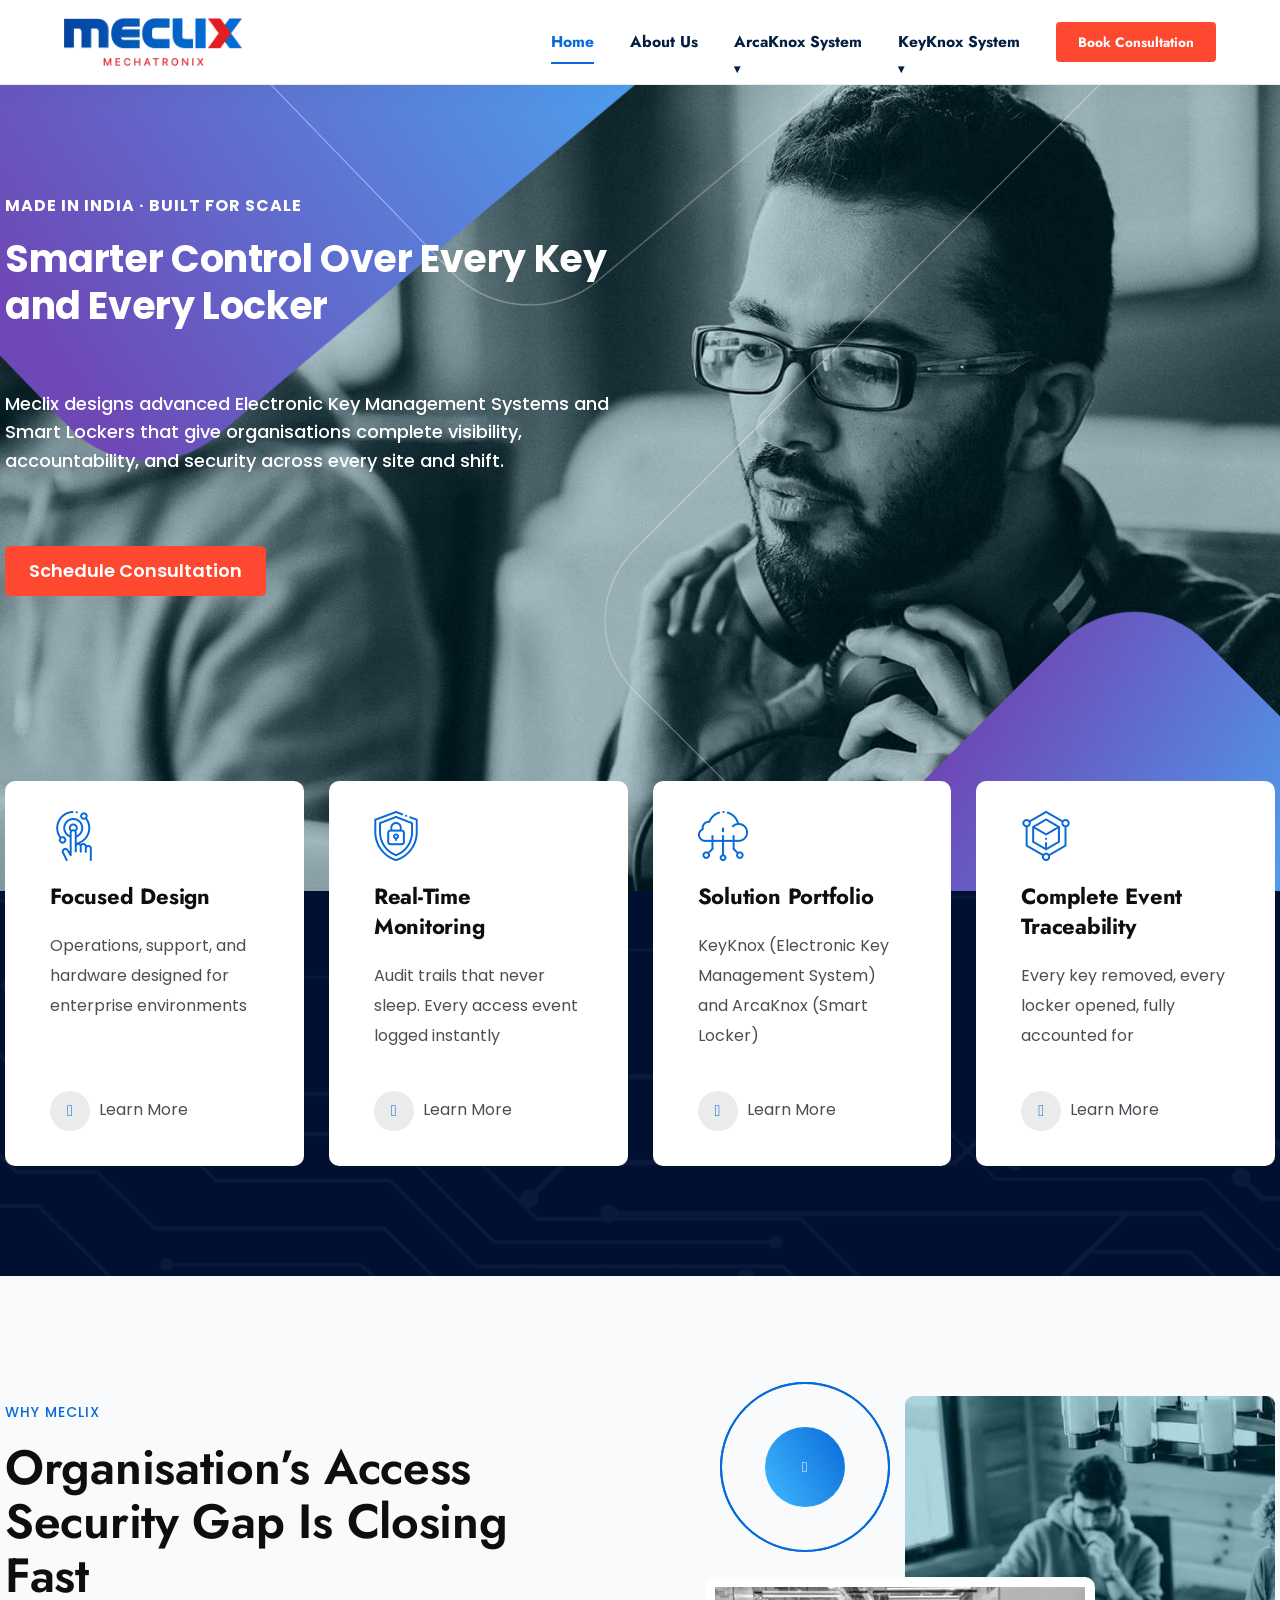
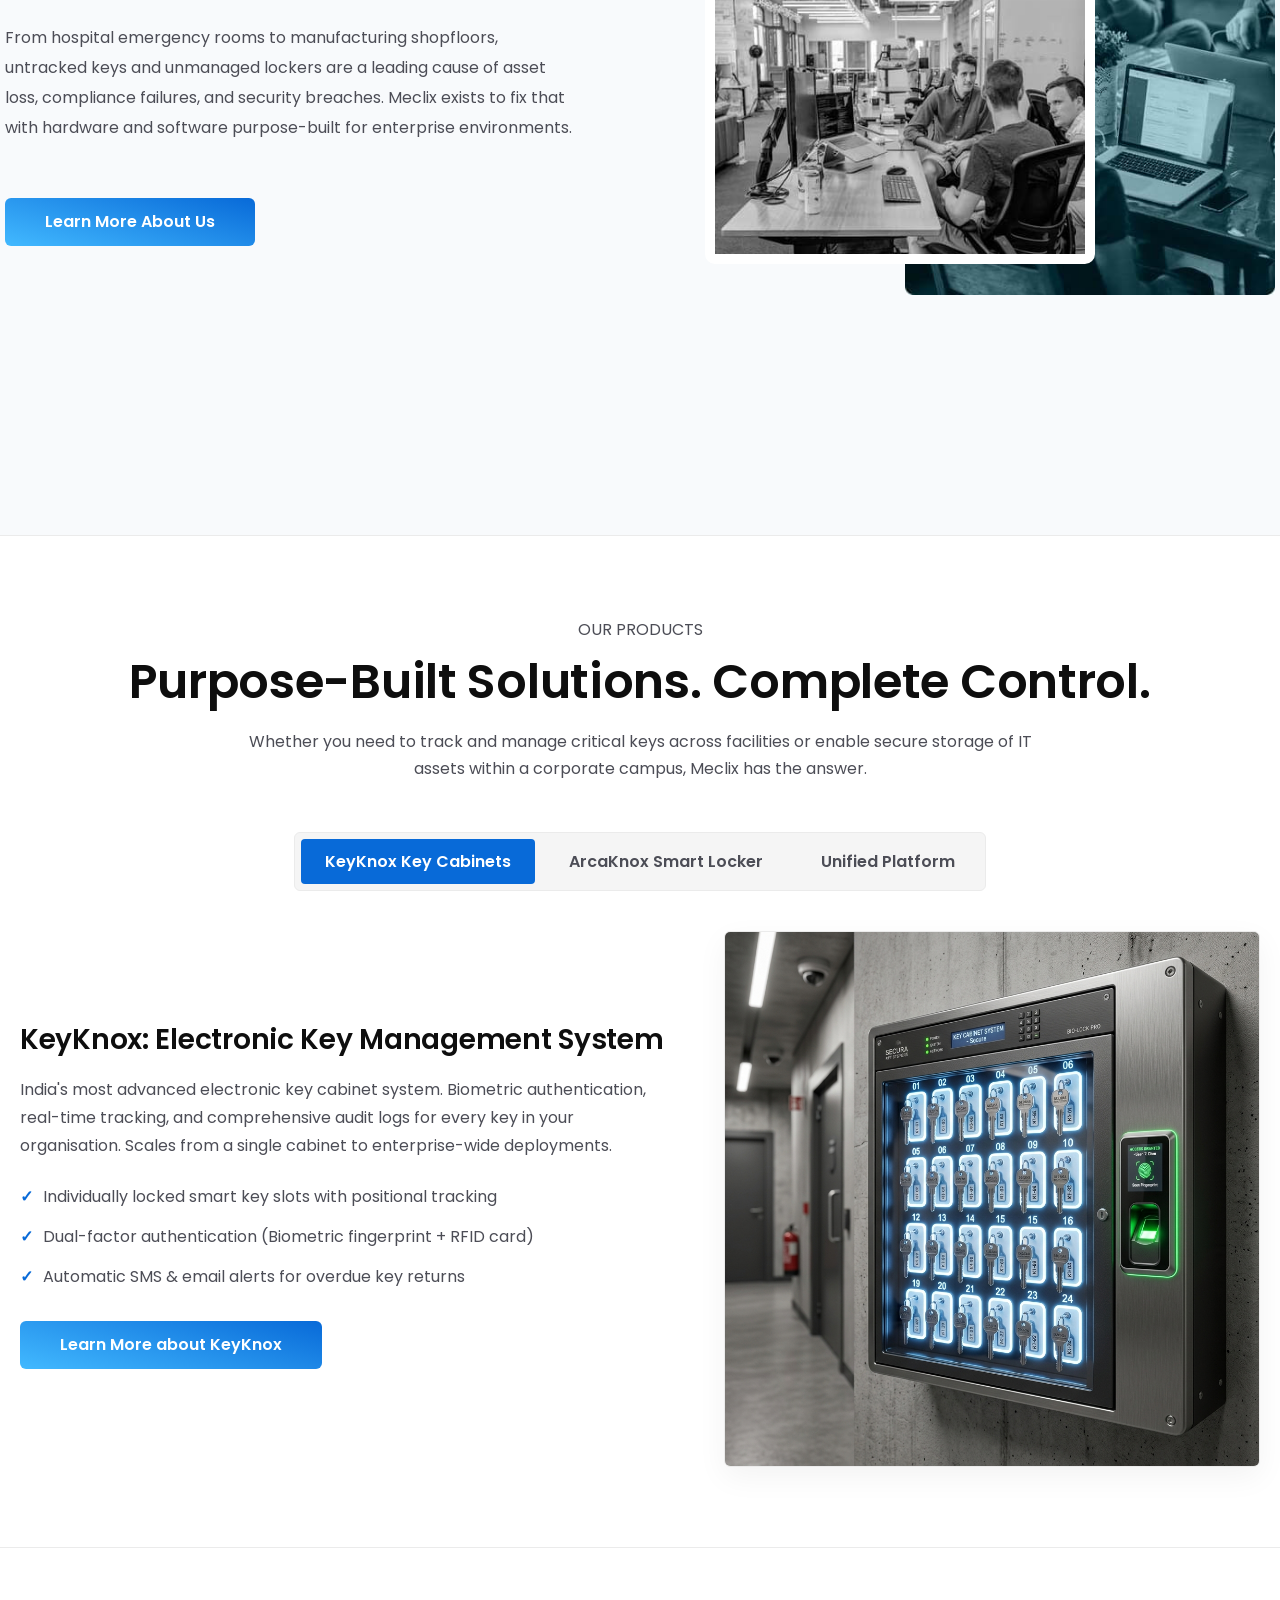
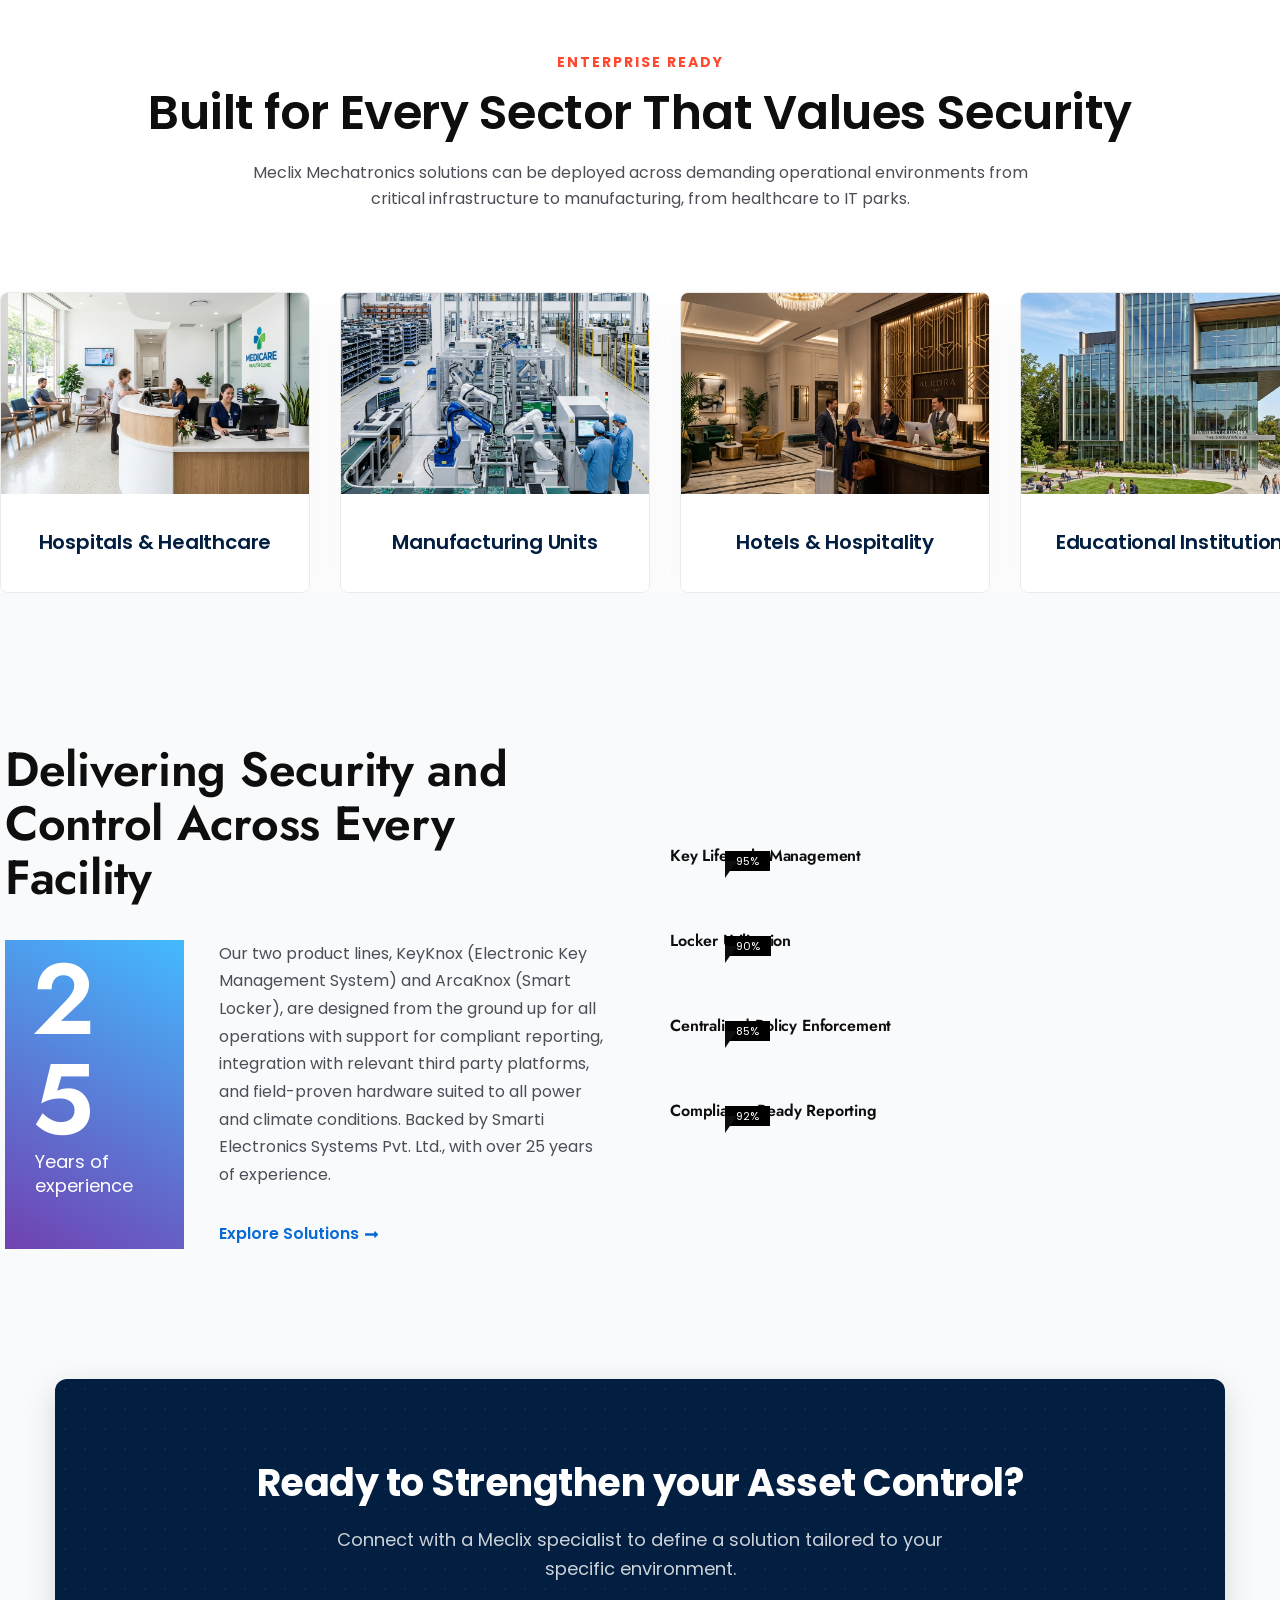
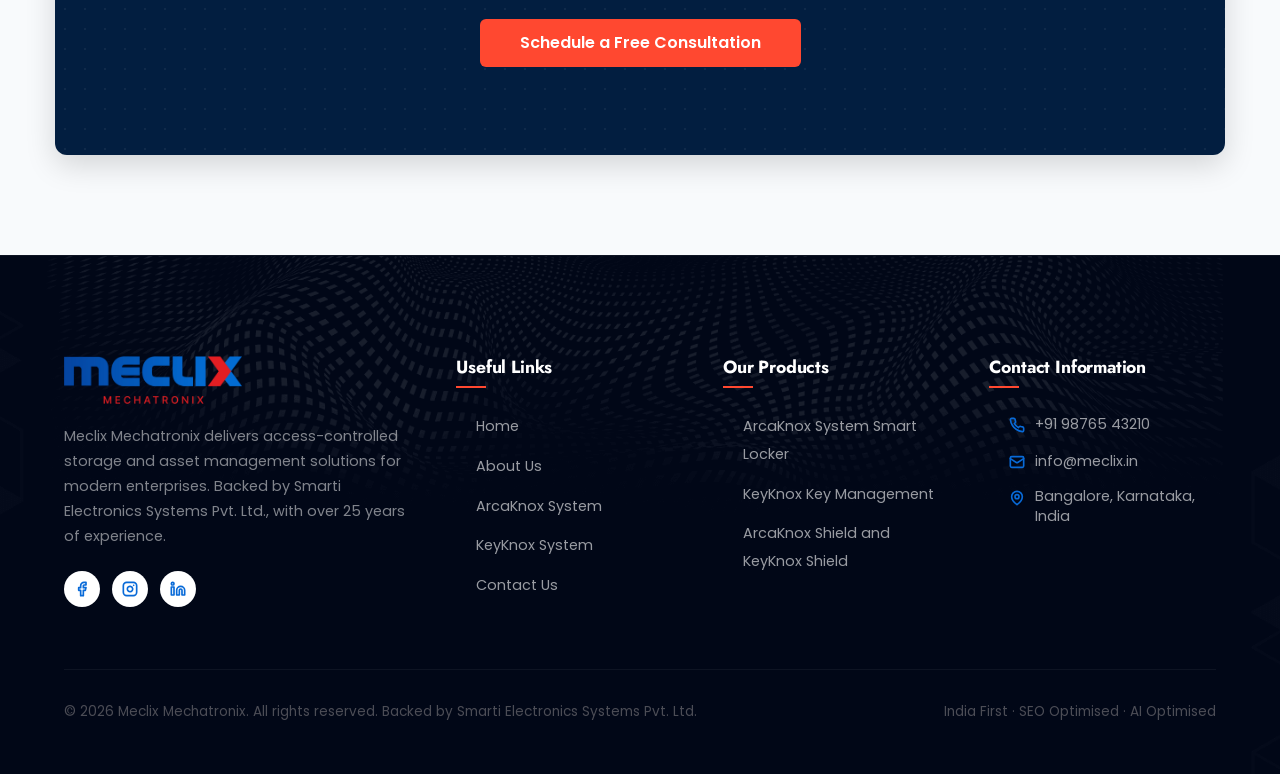
==== commit c09f150d: "style: refactor website copy for improved readability and consistent formatting across all pages." ====
--- a/index.html
+++ b/index.html
@@ -33,9 +33,9 @@
 	<meta name="viewport" content="width=device-width, initial-scale=1">
 	<link rel="profile" href="https://gmpg.org/xfn/11">
 
-	<title>Meclix Mechatronix — Electronic Key Management System & Smart Locker</title>
+	<title>Meclix Mechatronix: Electronic Key Management System & Smart Locker</title>
 	<meta name="description"
-		content="Meclix Mechatronix delivers most advanced Electronic Key Management System (KeyKnox) and Smart Locker (ArcaKnox) — built for Corporates, Datacenter, Government, IT Sector, Automobile Showrooms, and Visitor Management.">
+		content="Meclix Mechatronix delivers most advanced Electronic Key Management System (KeyKnox) and Smart Locker (ArcaKnox), built for Corporates, Datacenter, Government, IT Sector, Automobile Showrooms, and Visitor Management.">
 	<meta name='robots' content='max-image-preview:large' />
 	<link rel='dns-prefetch' href='//fonts.googleapis.com' />
 
@@ -561,7 +561,7 @@
 		type='text/css' media='all' />
 	<link rel='stylesheet' id='elementor-post-22-css' href='assets/css/post-22.css' type='text/css' media='all' />
 	<link rel='stylesheet' id='techwix-custom-css' href='assets/css/custom.css' type='text/css' media='all' />
-	
+
 	<link rel='stylesheet' id='elementor-icons-techwix-custom-icons-css' href='assets/css/flaticon_techwix.css'
 		type='text/css' media='all' />
 	<script type="text/javascript" src="assets/js/jquery.min.js" id="jquery-core-js"></script>
@@ -1346,7 +1346,7 @@
 		</div>
 	</div>
 	<div id="page" class="site"><a class="skip-link screen-reader-text" href="#content">Skip to content</a>
-		    <header class="site-header" id="site-header">
+		            <header class="site-header" id="site-header">
     <div class="header-container">
       <a class="logo-link" href="index.html" style="display: inline-block; padding: 5px 0;">
         <img src="assets/images/new_logo.png" alt="Meclix Mechatronix" style="max-height: 48px; width: auto; display: block;">
@@ -1458,9 +1458,10 @@
 																		style="color: white; font-weight: 700;"> MADE
 																		IN INDIA · BUILT FOR SCALE</span></div>
 																<h1 class="dbl__title-wrapper"
-																	style="font-size: var(--techwix-h1); line-height: var(--techwix-h1-lineHeight); font-family: var(--techwix-font-secondary); font-weight: 800; margin: 0 0 20px;">
-																	<span class="dbl__title dbl-title_1">Smarter
-																		Control<br>Over Every Key and Every
+																	style="font-size: 38px !important; line-height: 1.25 !important; font-family: 'Poppins', sans-serif !important; font-weight: 700 !important; margin: 0 0 20px;">
+																	<span class="dbl__title dbl-title_1"
+																		style="font-size: 38px !important; line-height: 1.25 !important; font-family: 'Poppins', sans-serif !important; font-weight: 700 !important; color: white !important;">
+																		Smarter Control Over Every Key and Every
 																		Locker</span>
 																</h1>
 															</div>
@@ -1475,7 +1476,7 @@
 															style="font-size: 18px; line-height: 1.6; margin-bottom: 30px;">
 															Meclix designs advanced Electronic Key Management Systems
 															and Smart Lockers that give organisations complete
-															visibility, accountability, and security – across every site
+															visibility, accountability, and security across every site
 															and shift. </div>
 													</div>
 													<div class="elementor-element elementor-element-3f122ab elementor-invisible elementor-widget elementor-widget-techwix-button"
@@ -1486,6 +1487,7 @@
 														<div class="elementor-widget-container">
 															<div style="display: flex; gap: 15px; flex-wrap: wrap;"><a
 																	class="techwix-btn techwix-btn-size-custom style-1 btn-consultation-trigger"
+																	style="padding: 16px 24px !important; display: inline-block !important; background: #ff4830 !important; border-color: #ff4830 !important; color: #ffffff !important;"
 																	href="javascript:void(0);"
 																	onclick="openConsultationModal(event)">Schedule
 																	Consultation</a></div>
@@ -1569,7 +1571,7 @@
 																				href="#products">Real-Time
 																				Monitoring</a></h3>
 																		<p class="description">Audit trails that never
-																			sleep — every access event logged instantly
+																			sleep. Every access event logged instantly
 																		</p>
 																		<div class="read-more"><a href="#products"><i
 																					class="flaticon-plus-sign"></i>
@@ -1621,7 +1623,7 @@
 																				href="#products">Complete Event
 																				Traceability</a></h3>
 																		<p class="description">Every key removed, every
-																			locker opened — fully accounted for</p>
+																			locker opened, fully accounted for</p>
 																		<div class="read-more"><a href="#products"><i
 																					class="flaticon-plus-sign"></i>
 																				Learn More</a></div>
@@ -1650,7 +1652,7 @@
 																<div class="dbl__subtitle"><span>Why Meclix</span></div>
 																<h3 class="dbl__title-wrapper"><span
 																		class="dbl__title dbl-title_1">Organisation’s
-																		Access Security Gap Is Closing — Fast</span>
+																		Access Security Gap Is Closing Fast</span>
 																</h3>
 															</div>
 														</div>
@@ -1664,7 +1666,7 @@
 															From hospital emergency rooms to manufacturing shopfloors,
 															untracked keys and unmanaged lockers are a leading cause of
 															asset loss, compliance failures, and security breaches.
-															Meclix exists to fix that — with hardware and software
+															Meclix exists to fix that with hardware and software
 															purpose-built for enterprise environments. </div>
 													</div>
 													<div class="elementor-element elementor-widget elementor-widget-techwix-button"
@@ -1986,7 +1988,7 @@
 													<div class="tab-content">
 														<div class="tab-pane active" id="tab-keyknox">
 															<div class="tab-text">
-																<h3>KeyKnox — Electronic Key Management System</h3>
+																<h3>KeyKnox: Electronic Key Management System</h3>
 																<p>India's most advanced electronic key cabinet system.
 																	Biometric authentication, real-time tracking, and
 																	comprehensive audit logs for every key in your
@@ -2012,10 +2014,10 @@
 
 														<div class="tab-pane" id="tab-arcaknox">
 															<div class="tab-text">
-																<h3>ArcaKnox — Smart Locker Infrastructure</h3>
+																<h3>ArcaKnox: Smart Locker Infrastructure</h3>
 																<p>Enterprise-grade smart locker infrastructure for
 																	Employees, IT Assets, Visitors, and Tool Management.
-																	Customisable to your workflows — from reception desk
+																	Customisable to your workflows, from reception desk
 																	operations to manufacturing shop floors.</p>
 																<ul class="tab-bullets">
 																	<li>Space-saving modular configuration expanding
@@ -2318,11 +2320,11 @@
 										<div id="sectors" class="sectors-section">
 											<div class="container">
 												<div class="section-header">
-													<span class="sub-title">— ENTERPRISE READY</span>
+													<span class="sub-title">ENTERPRISE READY</span>
 													<h2 class="title">Built for Every Sector That Values Security</h2>
 													<p class="description">
 														Meclix Mechatronics solutions can be deployed across demanding
-														operational environments – from critical infrastructure to
+														operational environments from critical infrastructure to
 														manufacturing, from healthcare to IT parks.
 													</p>
 												</div>
@@ -2614,8 +2616,8 @@
 																<div class="elementor-widget-container">
 																	Our two product lines, KeyKnox (Electronic Key
 																	Management System) and ArcaKnox (Smart Locker), are
-																	designed from the ground up for all operations —
-																	with support for compliant reporting, integration
+																	designed from the ground up for all operations with
+																	support for compliant reporting, integration
 																	with relevant third party platforms, and
 																	field-proven hardware suited to all power and
 																	climate conditions. Backed by Smarti Electronics
@@ -2761,7 +2763,7 @@
 															<a class="techwix-btn style-1 btn-consultation-trigger"
 																href="javascript:void(0);"
 																onclick="openConsultationModal(event)"
-																style="padding: 16px 40px; font-size: 16px; font-weight: 600; border-radius: 6px; display: inline-block;">Schedule
+																style="padding: 16px 40px; font-size: 16px; font-weight: 600; border-radius: 6px; display: inline-block; background: #ff4830 !important; border-color: #ff4830 !important; color: #ffffff !important;">Schedule
 																a Free Consultation</a>
 														</div>
 													</div>
@@ -2808,7 +2810,7 @@
           <h5>Our Products</h5>
           <ul class="footer-links">
             <li><a href="lockers.html">ArcaKnox System Smart Locker</a></li>
-            <li><a href="keyknox.html">KeyKnox - Key Management</a></li>
+            <li><a href="keyknox.html">KeyKnox Key Management</a></li>
             <li><a href="software.html">ArcaKnox Shield and KeyKnox Shield</a></li>
           </ul>
         </div>
@@ -2832,7 +2834,7 @@
       </div>
       <div class="footer-bottom">
         <p>&copy; 2026 Meclix Mechatronix. All rights reserved. Backed by Smarti Electronics Systems Pvt. Ltd.</p>
-        <p>India-First · SEO Optimised · AI Optimised</p>
+        <p>India First · SEO Optimised · AI Optimised</p>
       </div>
     </div>
   </footer>
--- a/index.css
+++ b/index.css
@@ -166,7 +166,7 @@
 }
 
 .btn-primary {
-  background: var(--color-primary);
+  background: #ff4830;
   color: #fff;
 }
 
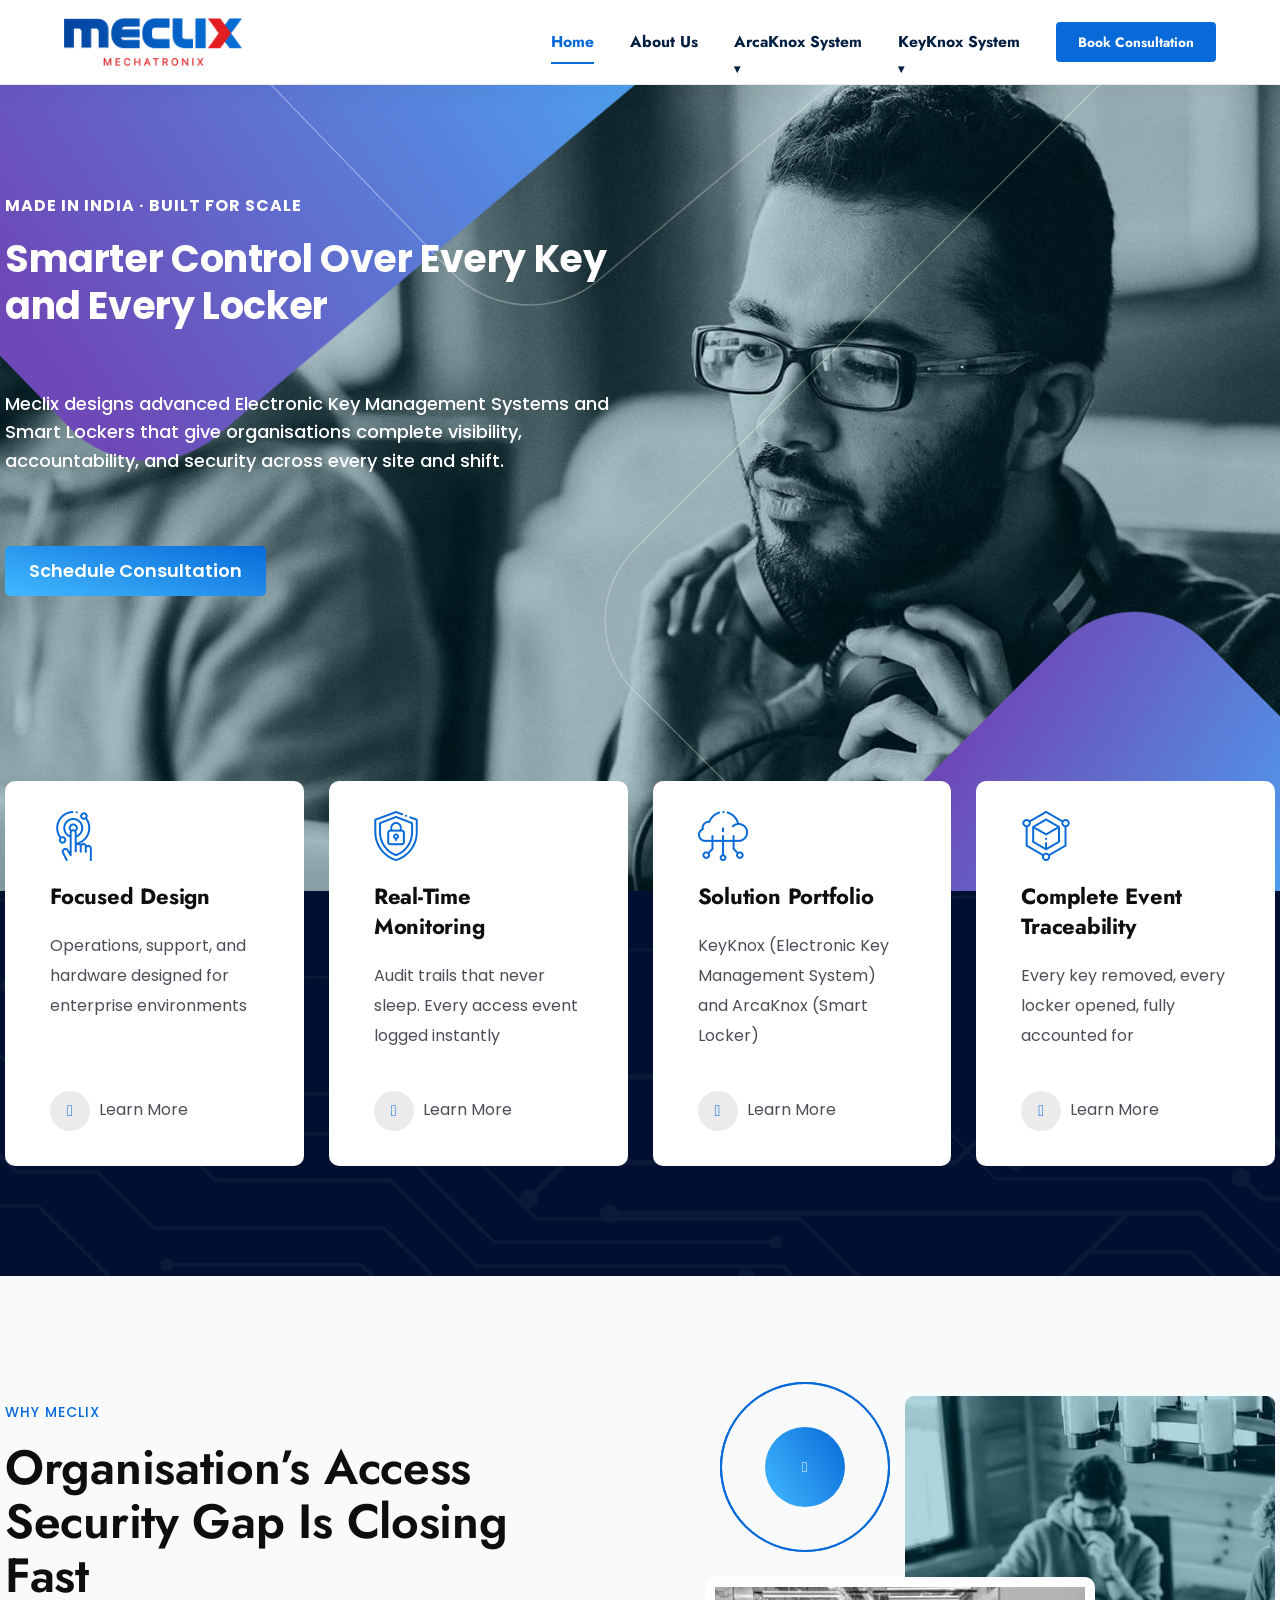
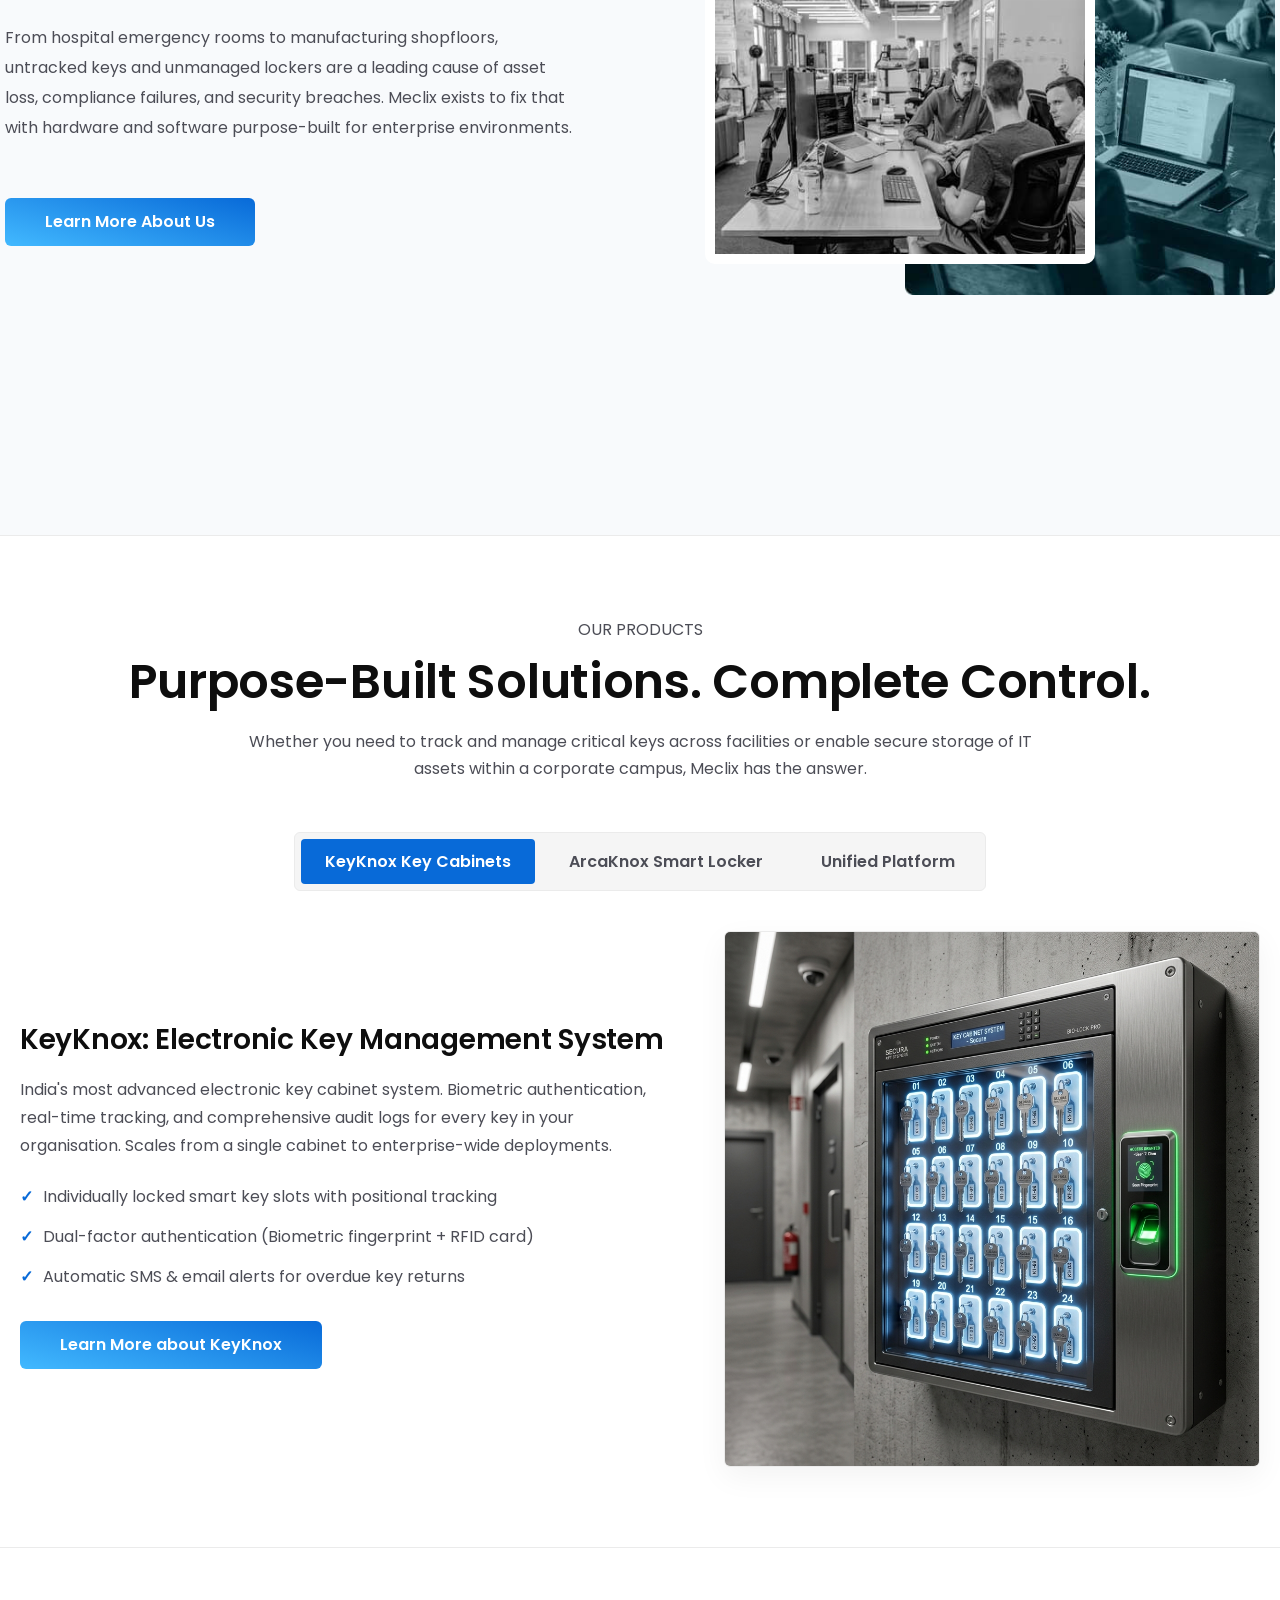
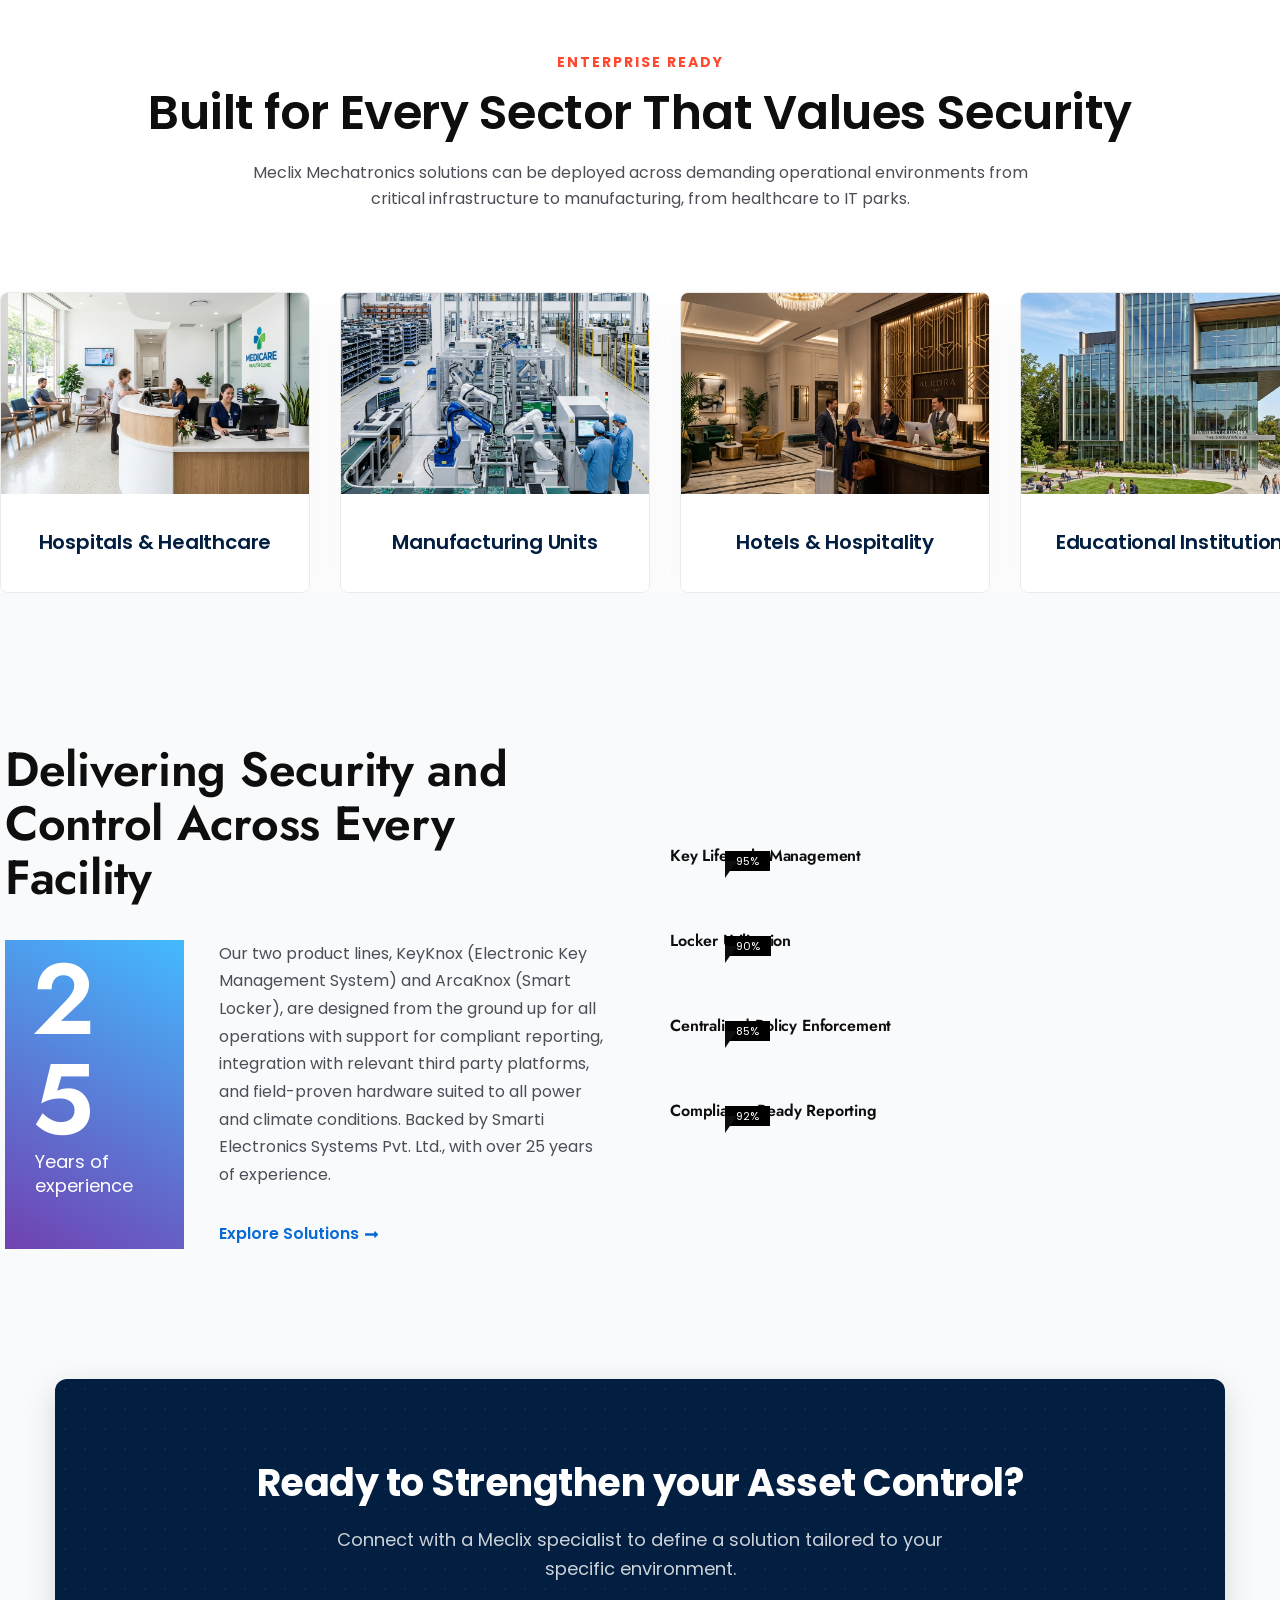
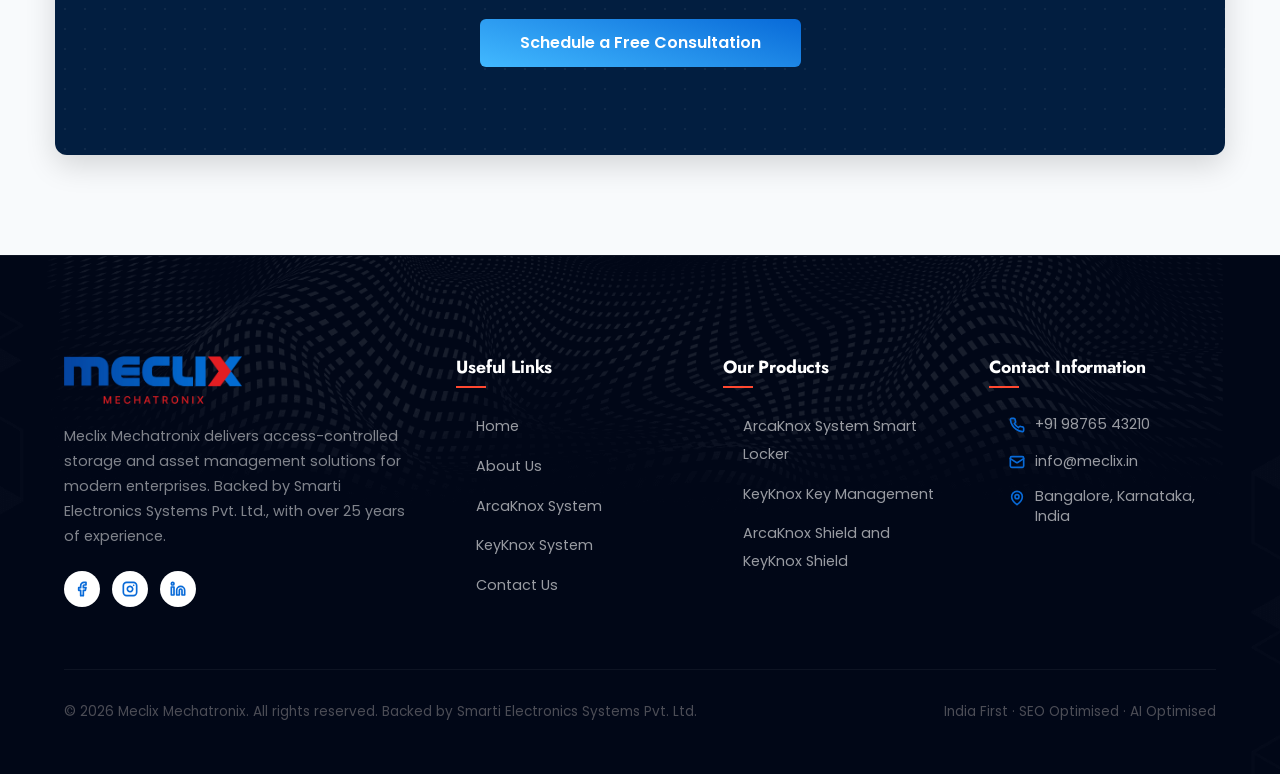
==== commit bb10aeb0: "refactor: standardize primary button styling using CSS variables and clean up redundant inline style" ====
--- a/index.html
+++ b/index.html
@@ -1346,7 +1346,7 @@
 		</div>
 	</div>
 	<div id="page" class="site"><a class="skip-link screen-reader-text" href="#content">Skip to content</a>
-		            <header class="site-header" id="site-header">
+		          <header class="site-header" id="site-header">
     <div class="header-container">
       <a class="logo-link" href="index.html" style="display: inline-block; padding: 5px 0;">
         <img src="assets/images/new_logo.png" alt="Meclix Mechatronix" style="max-height: 48px; width: auto; display: block;">
@@ -1487,7 +1487,7 @@
 														<div class="elementor-widget-container">
 															<div style="display: flex; gap: 15px; flex-wrap: wrap;"><a
 																	class="techwix-btn techwix-btn-size-custom style-1 btn-consultation-trigger"
-																	style="padding: 16px 24px !important; display: inline-block !important; background: #ff4830 !important; border-color: #ff4830 !important; color: #ffffff !important;"
+																	style="padding: 16px 24px !important; display: inline-block !important; background-color: #ff4830 !important; border-color: #ff4830 !important; color: #ffffff !important;"
 																	href="javascript:void(0);"
 																	onclick="openConsultationModal(event)">Schedule
 																	Consultation</a></div>
@@ -2763,7 +2763,7 @@
 															<a class="techwix-btn style-1 btn-consultation-trigger"
 																href="javascript:void(0);"
 																onclick="openConsultationModal(event)"
-																style="padding: 16px 40px; font-size: 16px; font-weight: 600; border-radius: 6px; display: inline-block; background: #ff4830 !important; border-color: #ff4830 !important; color: #ffffff !important;">Schedule
+																style="padding: 16px 40px; font-size: 16px; font-weight: 600; border-radius: 6px; display: inline-block;">Schedule
 																a Free Consultation</a>
 														</div>
 													</div>
--- a/index.css
+++ b/index.css
@@ -166,7 +166,7 @@
 }
 
 .btn-primary {
-  background: #ff4830;
+  background: var(--color-primary);
   color: #fff;
 }
 
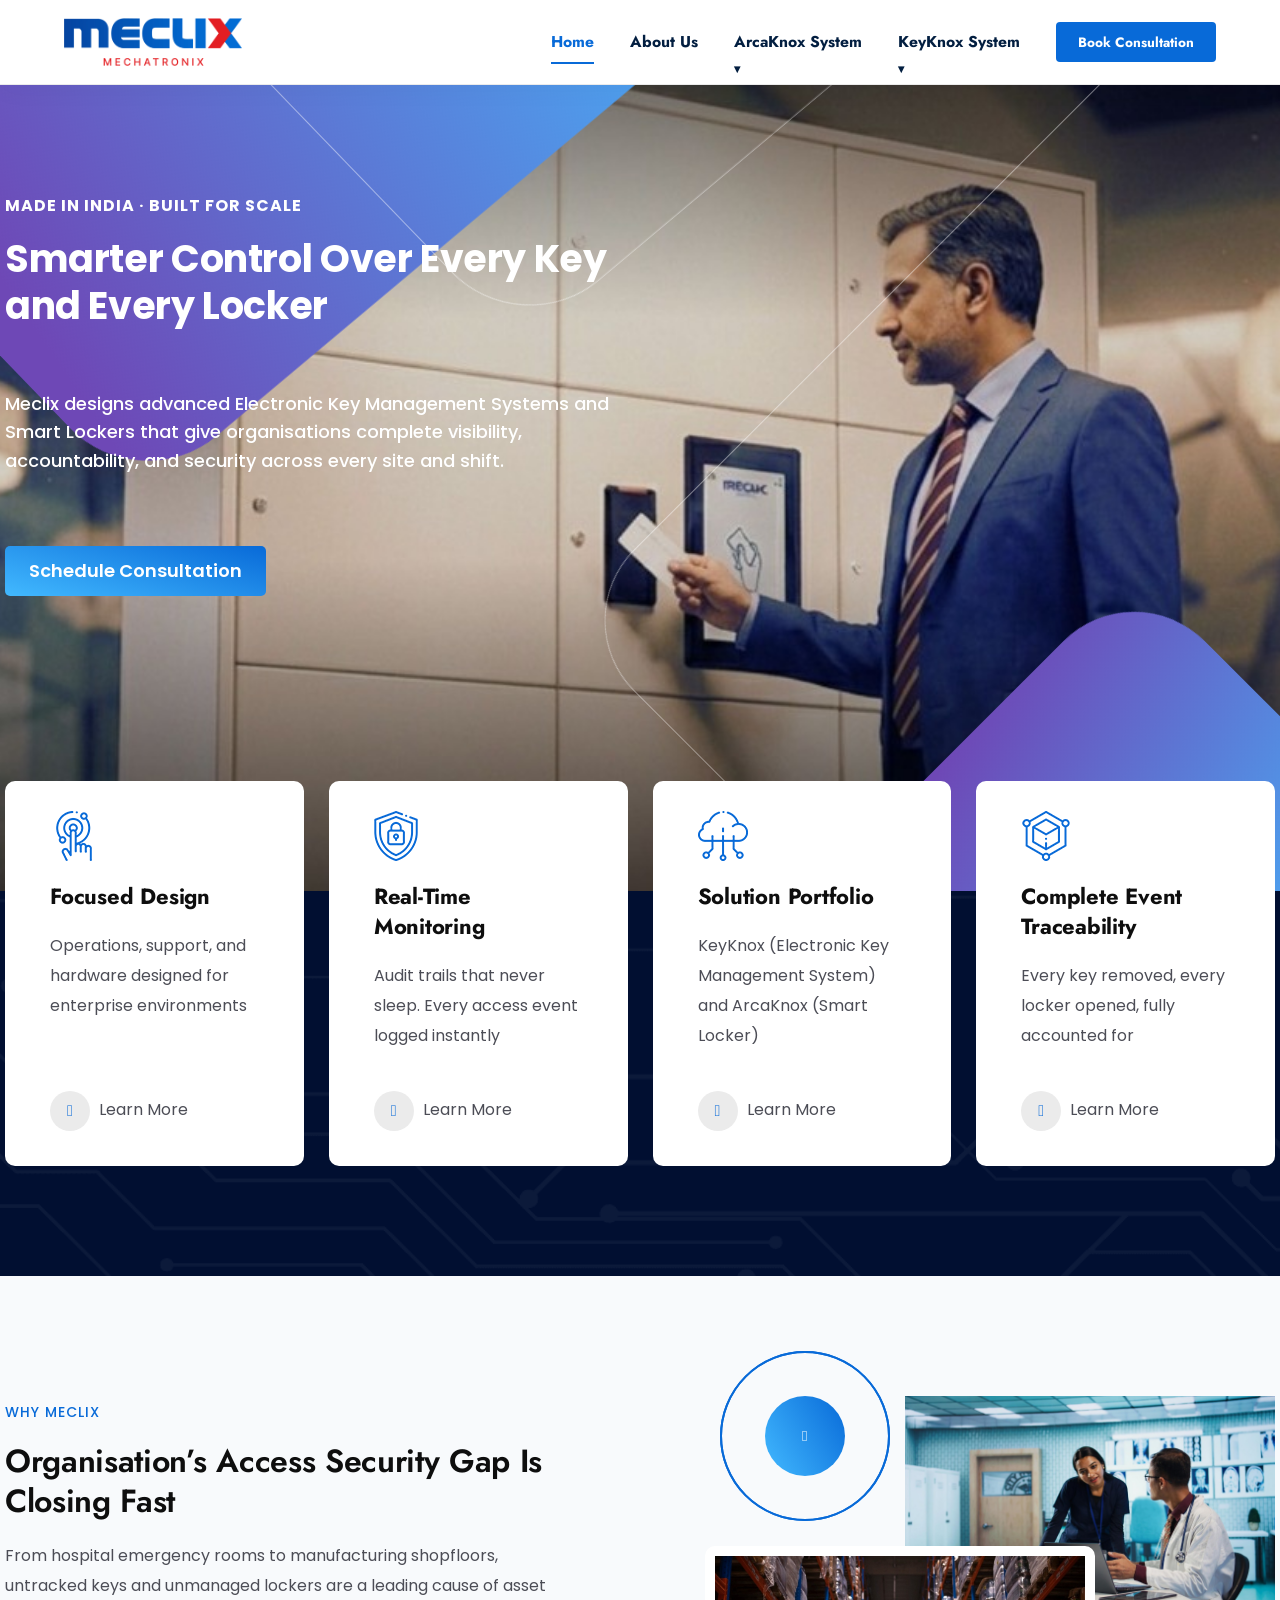
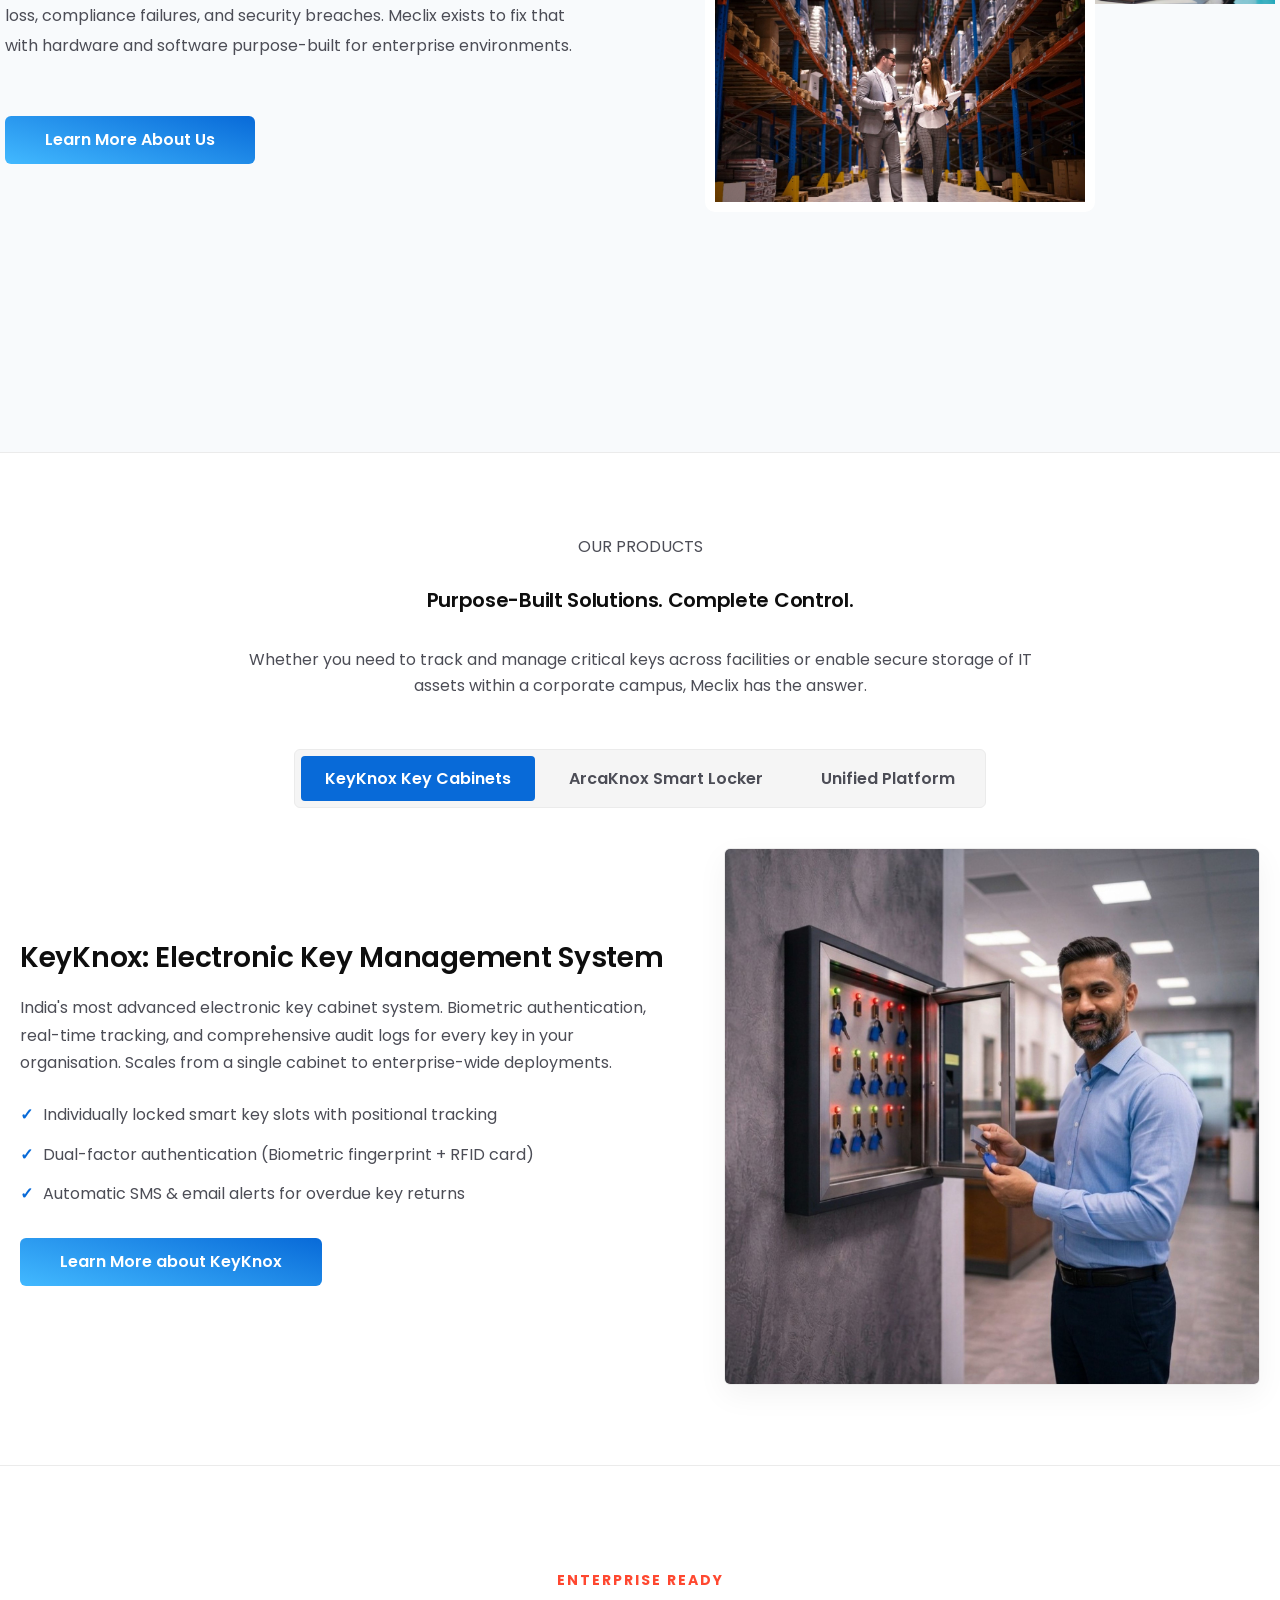
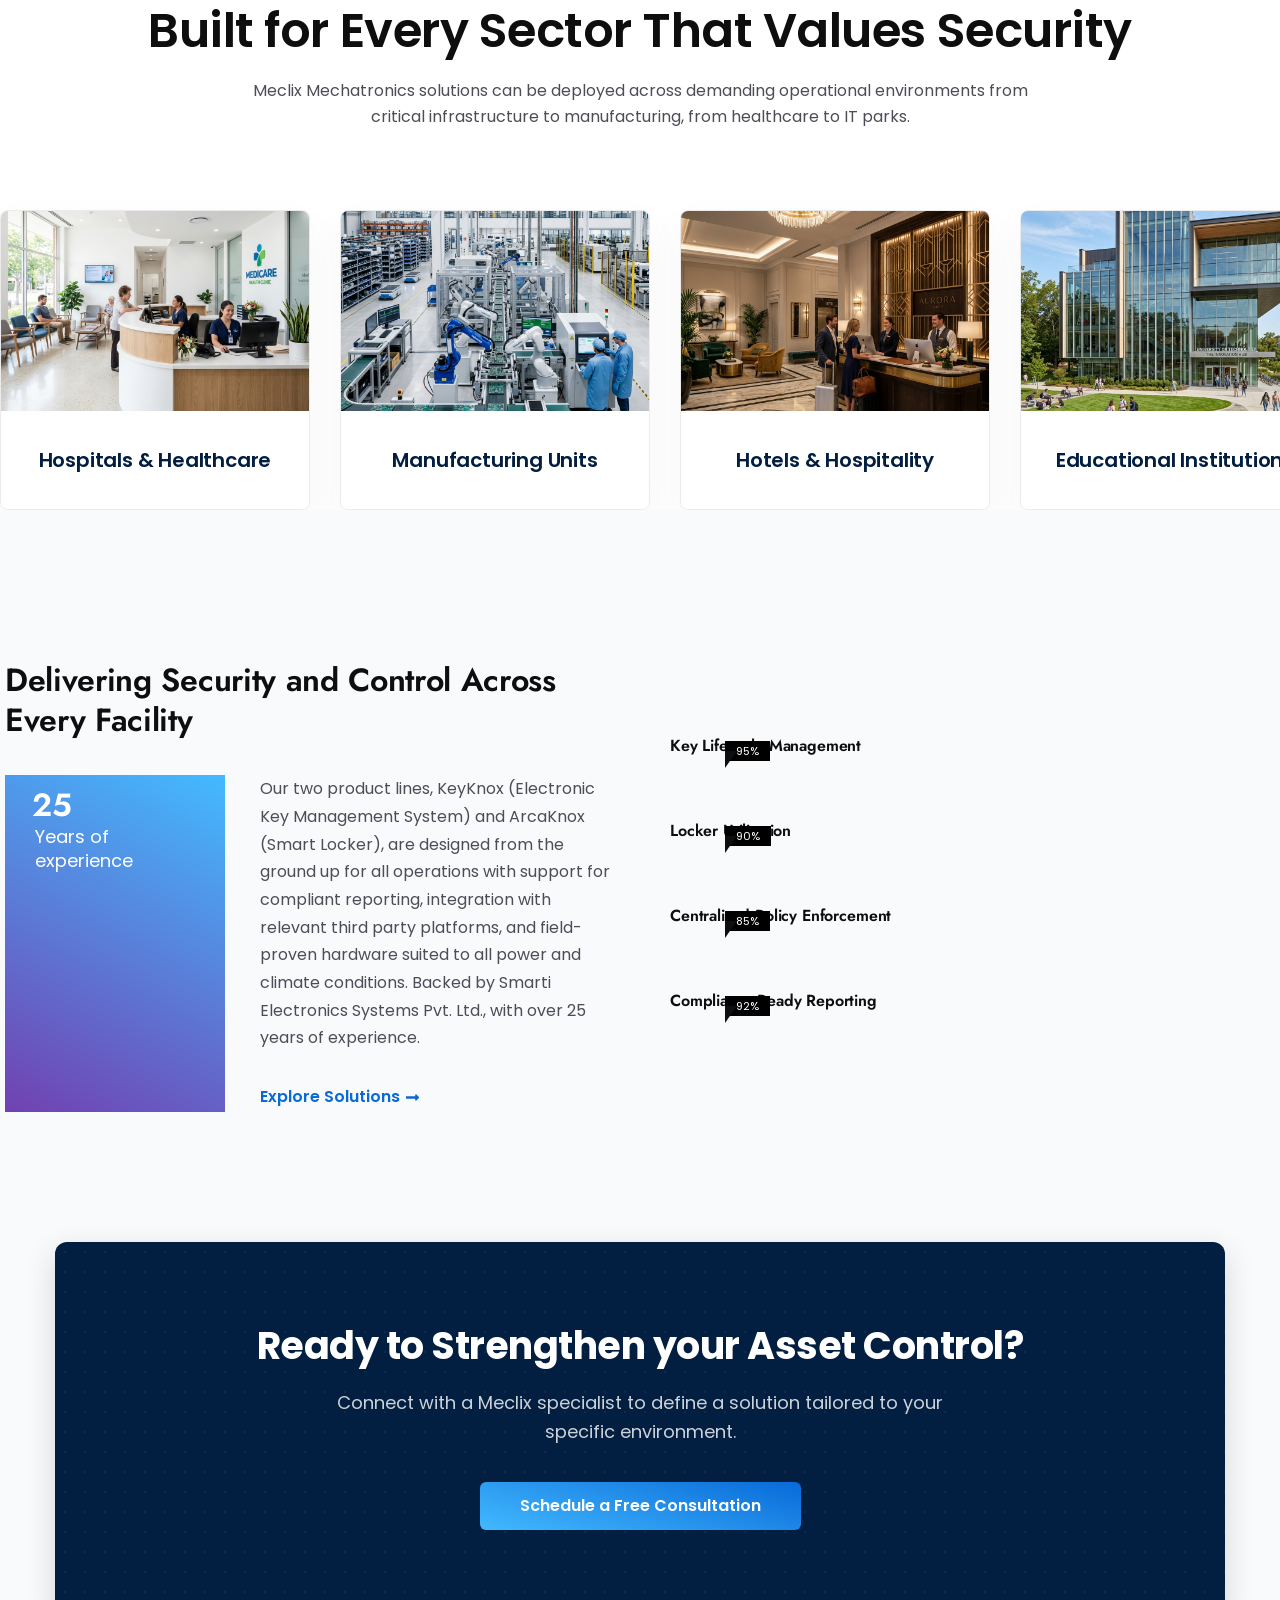
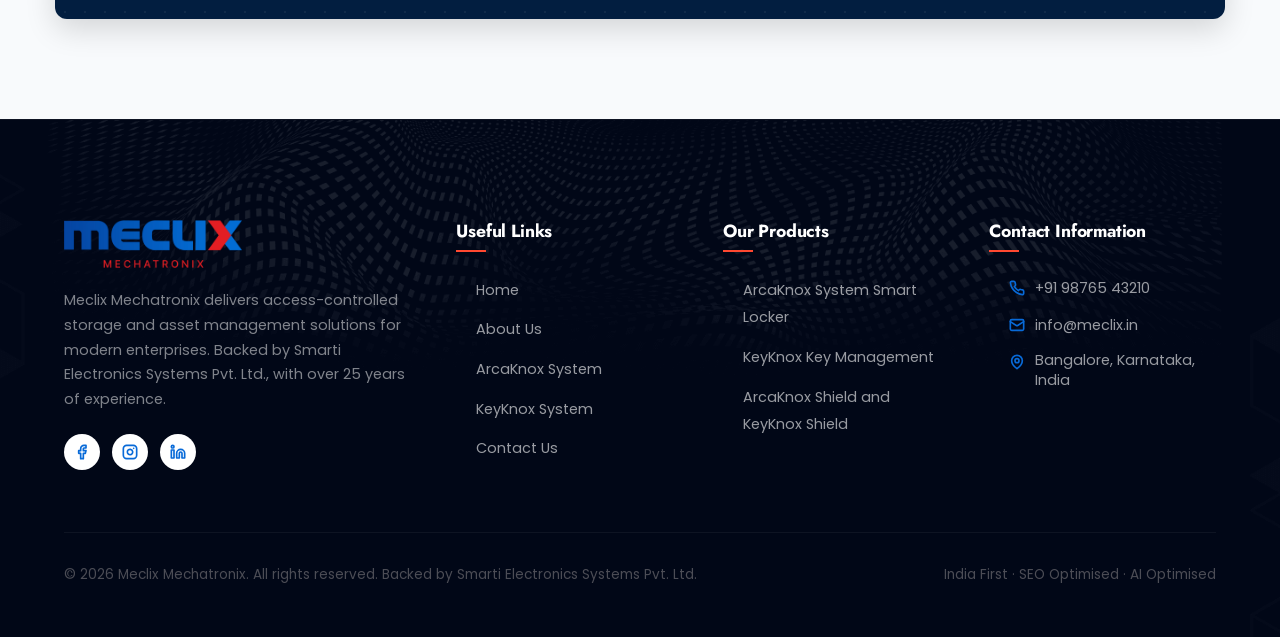
==== commit e8175c68: "feat: add site assets and update layout, styling, and image references across index and software pag" ====
--- a/index.html
+++ b/index.html
@@ -1346,7 +1346,7 @@
 		</div>
 	</div>
 	<div id="page" class="site"><a class="skip-link screen-reader-text" href="#content">Skip to content</a>
-		          <header class="site-header" id="site-header">
+		  <header class="site-header" id="site-header">
     <div class="header-container">
       <a class="logo-link" href="index.html" style="display: inline-block; padding: 5px 0;">
         <img src="assets/images/new_logo.png" alt="Meclix Mechatronix" style="max-height: 48px; width: auto; display: block;">
@@ -1650,10 +1650,10 @@
 														<div class="elementor-widget-container">
 															<div class="tpc-double_heading">
 																<div class="dbl__subtitle"><span>Why Meclix</span></div>
-																<h3 class="dbl__title-wrapper"><span
+																<h5 class="dbl__title-wrapper"><span
 																		class="dbl__title dbl-title_1">Organisation’s
 																		Access Security Gap Is Closing Fast</span>
-																</h3>
+																</h5>
 															</div>
 														</div>
 													</div>
@@ -1711,11 +1711,9 @@
 															data-widget_type="image.default">
 															<div class="elementor-widget-container">
 																<img fetchpriority="high" decoding="async" width="410"
-																	height="296" src="assets/images/TECW0008.jpg"
+																	height="296" src="assets/hp_image2.jpeg"
 																	class="attachment-full size-full wp-image-264"
-																	alt=""
-																	srcset="assets/images/TECW0008.jpg 410w, assets/images/TECW0008-300x217.jpg 300w"
-																	sizes="(max-width: 410px) 100vw, 410px" />
+																	alt="Meclix Access Security Gap Closing" />
 															</div>
 														</div>
 													</div>
@@ -1728,11 +1726,9 @@
 															data-e-type="widget" data-widget_type="image.default">
 															<div class="elementor-widget-container">
 																<img loading="lazy" decoding="async" width="410"
-																	height="552" src="assets/images/TECW0009.jpg"
+																	height="552" src="assets/hp_image.jpeg"
 																	class="attachment-full size-full wp-image-265"
-																	alt=""
-																	srcset="assets/images/TECW0009.jpg 410w, assets/images/TECW0009-223x300.jpg 223w"
-																	sizes="(max-width: 410px) 100vw, 410px" />
+																	alt="Meclix Warehouse Access Control and Storage" />
 															</div>
 														</div>
 													</div>
@@ -1792,7 +1788,7 @@
 
 											.landing-products-section .section-header .dbl__title {
 												font-family: 'Mortane', 'Poppins', sans-serif !important;
-												font-size: 48px !important;
+												font-size: 20px !important;
 												font-weight: 600 !important;
 												line-height: 54px !important;
 												text-align: center;
@@ -2007,7 +2003,7 @@
 																	More about KeyKnox</a>
 															</div>
 															<div class="tab-image">
-																<img src="assets/key_cabinet.png"
+																<img src="assets/iamge2.jpeg"
 																	alt="KeyKnox Key Management Cabinet">
 															</div>
 														</div>
@@ -2585,7 +2581,8 @@
 														<div class="elementor-element elementor-element-c51449f e-con-full e-flex e-con e-child"
 															data-id="c51449f" data-element_type="container"
 															data-e-type="container"
-															data-settings="{&quot;background_background&quot;:&quot;gradient&quot;}">
+															data-settings="{&quot;background_background&quot;:&quot;gradient&quot;}"
+															style="--width: 220px !important; min-width: 220px !important;">
 															<div class="elementor-element elementor-element-0a2d025 elementor-widget elementor-widget-custom-title-addons"
 																data-id="0a2d025" data-element_type="widget"
 																data-e-type="widget"
@@ -2593,7 +2590,8 @@
 																<div class="elementor-widget-container">
 																	<div class="tpc-double_heading">
 																		<h3 class="dbl__title-wrapper"><span
-																				class="dbl__title dbl-title_1">25</span>
+																				class="dbl__title dbl-title_1"
+																				style="white-space: nowrap !important; display: inline-block !important;">25</span>
 																		</h3>
 																	</div>
 																</div>
@@ -2779,7 +2777,7 @@
 				</div>
 			</div>
 		</div>
-    <!-- ==========================================================================
+		  <!-- ==========================================================================
        FOOTER
        ========================================================================== -->
   <footer class="site-footer">
--- a/assets/css/post-22.css
+++ b/assets/css/post-22.css
@@ -1 +1 @@
-.elementor-22 .elementor-element.elementor-element-fe2a346{--display:flex;--flex-direction:column;--container-widget-width:100%;--container-widget-height:initial;--container-widget-flex-grow:0;--container-widget-align-self:initial;--flex-wrap-mobile:wrap;--overflow:hidden;--overlay-opacity:1;--padding-top:190px;--padding-bottom:295px;--padding-left:0px;--padding-right:0px;}.elementor-22 .elementor-element.elementor-element-fe2a346:not(.elementor-motion-effects-element-type-background), .elementor-22 .elementor-element.elementor-element-fe2a346 > .elementor-motion-effects-container > .elementor-motion-effects-layer{background-image:url("../images/TECW0001.jpg");background-position:center center;background-repeat:no-repeat;background-size:cover;}.elementor-22 .elementor-element.elementor-element-fe2a346::before, .elementor-22 .elementor-element.elementor-element-fe2a346 > .elementor-background-video-container::before, .elementor-22 .elementor-element.elementor-element-fe2a346 > .e-con-inner > .elementor-background-video-container::before, .elementor-22 .elementor-element.elementor-element-fe2a346 > .elementor-background-slideshow::before, .elementor-22 .elementor-element.elementor-element-fe2a346 > .e-con-inner > .elementor-background-slideshow::before, .elementor-22 .elementor-element.elementor-element-fe2a346 > .elementor-motion-effects-container > .elementor-motion-effects-layer::before{--background-overlay:'';}.elementor-22 .elementor-element.elementor-element-ebc7aa3 .techwix-animation-widget .techwix-animation-widget-color{background-color:transparent;background-image:linear-gradient(280deg, #46B3FA 0%, #6E48B6 87%);height:630px;width:800px;border-radius:100px 100px 100px 100px;}.elementor-22 .elementor-element.elementor-element-ebc7aa3 > .elementor-widget-container{--e-transform-rotateZ:-40deg;--e-transform-skewX:4deg;}body:not(.rtl) .elementor-22 .elementor-element.elementor-element-ebc7aa3{left:-170px;}body.rtl .elementor-22 .elementor-element.elementor-element-ebc7aa3{right:-170px;}.elementor-22 .elementor-element.elementor-element-ebc7aa3{top:-300px;z-index:0;}.elementor-22 .elementor-element.elementor-element-ebc7aa3 .techwix-animation-widget{z-index:0;opacity:1;display:flex;}.elementor-22 .elementor-element.elementor-element-f7faba0 .techwix-animation-widget .techwix-animation-widget-color{background-color:transparent;background-image:linear-gradient(75deg, #6E48B6 7%, #46B3FA 100%);height:400px;width:400px;border-radius:100px 100px 100px 100px;}.elementor-22 .elementor-element.elementor-element-f7faba0 > .elementor-widget-container{--e-transform-rotateZ:45deg;}body:not(.rtl) .elementor-22 .elementor-element.elementor-element-f7faba0{right:-4%;}body.rtl .elementor-22 .elementor-element.elementor-element-f7faba0{left:-4%;}.elementor-22 .elementor-element.elementor-element-f7faba0{bottom:-19%;z-index:0;}.elementor-22 .elementor-element.elementor-element-f7faba0 .techwix-animation-widget{z-index:0;opacity:1;display:flex;}.elementor-22 .elementor-element.elementor-element-dc77d22 .techwix-animation-widget .techwix-animation-widget-color{background-color:#46B3FA00;height:720px;width:720px;border-style:solid;border-width:1px 1px 1px 1px;border-color:#FFFFFF70;border-radius:100px 100px 100px 100px;}.elementor-22 .elementor-element.elementor-element-dc77d22 > .elementor-widget-container{--e-transform-rotateZ:-40deg;--e-transform-skewX:4deg;}body:not(.rtl) .elementor-22 .elementor-element.elementor-element-dc77d22{left:190px;}body.rtl .elementor-22 .elementor-element.elementor-element-dc77d22{right:190px;}.elementor-22 .elementor-element.elementor-element-dc77d22{top:-507px;z-index:0;}.elementor-22 .elementor-element.elementor-element-dc77d22 .techwix-animation-widget{z-index:0;opacity:1;display:flex;}.elementor-22 .elementor-element.elementor-element-6e2d37e .techwix-animation-widget .techwix-animation-widget-color{background-color:#46B3FA00;height:969px;width:967px;border-style:solid;border-width:1px 1px 1px 1px;border-color:#FFFFFF70;border-radius:100px 100px 100px 100px;}.elementor-22 .elementor-element.elementor-element-6e2d37e > .elementor-widget-container{--e-transform-rotateZ:45deg;}body:not(.rtl) .elementor-22 .elementor-element.elementor-element-6e2d37e{right:-35%;}body.rtl .elementor-22 .elementor-element.elementor-element-6e2d37e{left:-35%;}.elementor-22 .elementor-element.elementor-element-6e2d37e{top:15%;z-index:0;}.elementor-22 .elementor-element.elementor-element-6e2d37e .techwix-animation-widget{z-index:0;opacity:1;display:flex;}.elementor-22 .elementor-element.elementor-element-5706665{--display:flex;--gap:40px 0px;--row-gap:40px;--column-gap:0px;--padding-top:0px;--padding-bottom:0px;--padding-left:0px;--padding-right:0px;}.elementor-22 .elementor-element.elementor-element-af935fd .dbl__subtitle{text-align:left;font-family:"Poppins", sans-serif;font-size:16px;font-weight:500;text-transform:uppercase;line-height:30px;letter-spacing:1px;color:#FFFFFF;}.elementor-22 .elementor-element.elementor-element-af935fd .dbl__title-wrapper{text-align:left;}.elementor-22 .elementor-element.elementor-element-af935fd .dbl__title{font-size:70px;font-weight:600;line-height:78px;}.elementor-22 .elementor-element.elementor-element-af935fd .tpc-double_heading .dbl__title-wrapper{margin:0px 0px 0px 0px;}.elementor-22 .elementor-element.elementor-element-af935fd .dbl-title_1{color:#FFFFFF;}.elementor-22 .elementor-element.elementor-element-af935fd .dbl__subtitle span:before{color:#0071dc;}.elementor-22 .elementor-element.elementor-element-47a2cc8{font-size:22px;font-weight:500;color:#FFFFFF;}.elementor-22 .elementor-element.elementor-element-3f122ab .techwix-btn{background-color:transparent;background-image:linear-gradient(195deg, #086AD8 0%, #42B9FF 100%);}.elementor-22 .elementor-element.elementor-element-f648f74{--display:flex;--flex-direction:column;--container-widget-width:100%;--container-widget-height:initial;--container-widget-flex-grow:0;--container-widget-align-self:initial;--flex-wrap-mobile:wrap;--padding-top:0px;--padding-bottom:110px;--padding-left:0px;--padding-right:0px;}.elementor-22 .elementor-element.elementor-element-f648f74:not(.elementor-motion-effects-element-type-background), .elementor-22 .elementor-element.elementor-element-f648f74 > .elementor-motion-effects-container > .elementor-motion-effects-layer{background-color:#010F31;background-image:url("../images/TECW0006.png");background-position:center left;background-repeat:no-repeat;background-size:cover;}.elementor-22 .elementor-element.elementor-element-714c56d{--display:grid;--e-con-grid-template-columns:repeat(4, 1fr);--e-con-grid-template-rows:repeat(1, 1fr);--gap:25px 25px;--row-gap:25px;--column-gap:25px;--grid-auto-flow:row;--margin-top:-110px;--margin-bottom:0px;--margin-left:0px;--margin-right:0px;--padding-top:0px;--padding-bottom:0px;--padding-left:0px;--padding-right:0px;}.elementor-22 .elementor-element.elementor-element-7c4cbb7 .techwix-service{background-color:#FFFFFF;}.elementor-22 .elementor-element.elementor-element-7c4cbb7 .techwix-service .service-content .service-title, .techwix-service.service-style-5 .service-text .service-title{font-weight:700;}.elementor-22 .elementor-element.elementor-element-7c4cbb7 .techwix-service .service-content .description{font-weight:400;}.elementor-22 .elementor-element.elementor-element-7c4cbb7 .techwix-service .service-content .read-more>a{font-weight:400;}.elementor-22 .elementor-element.elementor-element-2637000 .techwix-service{background-color:#FFFFFF;}.elementor-22 .elementor-element.elementor-element-2637000 .techwix-service .service-content .service-title, .techwix-service.service-style-5 .service-text .service-title{font-weight:700;}.elementor-22 .elementor-element.elementor-element-2637000 .techwix-service .service-content .description{font-weight:400;}.elementor-22 .elementor-element.elementor-element-2637000 .techwix-service .service-content .read-more>a{font-weight:400;}.elementor-22 .elementor-element.elementor-element-6ba61b5 .techwix-service{background-color:#FFFFFF;}.elementor-22 .elementor-element.elementor-element-6ba61b5 .techwix-service .service-content .service-title, .techwix-service.service-style-5 .service-text .service-title{font-weight:700;}.elementor-22 .elementor-element.elementor-element-6ba61b5 .techwix-service .service-content .description{font-weight:400;}.elementor-22 .elementor-element.elementor-element-6ba61b5 .techwix-service .service-content .read-more>a{font-weight:400;}.elementor-22 .elementor-element.elementor-element-3861e6c .techwix-service{background-color:#FFFFFF;}.elementor-22 .elementor-element.elementor-element-3861e6c .techwix-service .service-content .service-title, .techwix-service.service-style-5 .service-text .service-title{font-weight:700;}.elementor-22 .elementor-element.elementor-element-3861e6c .techwix-service .service-content .description{font-weight:400;}.elementor-22 .elementor-element.elementor-element-3861e6c .techwix-service .service-content .read-more>a{font-weight:400;}.elementor-22 .elementor-element.elementor-element-6c31a24{--display:flex;--flex-direction:row;--container-widget-width:initial;--container-widget-height:100%;--container-widget-flex-grow:1;--container-widget-align-self:stretch;--flex-wrap-mobile:wrap;--gap:0px 130px;--row-gap:0px;--column-gap:130px;--padding-top:120px;--padding-bottom:240px;--padding-left:0px;--padding-right:0px;}.elementor-22 .elementor-element.elementor-element-3ca7c0a{--display:flex;--flex-direction:column;--container-widget-width:100%;--container-widget-height:initial;--container-widget-flex-grow:0;--container-widget-align-self:initial;--flex-wrap-mobile:wrap;--padding-top:0px;--padding-bottom:0px;--padding-left:0px;--padding-right:0px;}.elementor-22 .elementor-element.elementor-element-f915672 .dbl__subtitle{text-align:left;font-size:14px;font-weight:500;text-transform:uppercase;line-height:30px;letter-spacing:1px;color:#086AD8;}.elementor-22 .elementor-element.elementor-element-f915672 .dbl__title-wrapper{text-align:left;}.elementor-22 .elementor-element.elementor-element-f915672 .dbl__title{font-size:48px;font-weight:600;line-height:54px;}.elementor-22 .elementor-element.elementor-element-f915672 .tpc-double_heading .dbl__title-wrapper{margin:0px 0px 0px 0px;}.elementor-22 .elementor-element.elementor-element-f915672 .dbl__subtitle span:before{color:#0071dc;}.elementor-22 .elementor-element.elementor-element-45d6be9{font-size:16px;font-weight:400;line-height:30px;}.elementor-22 .elementor-element.elementor-element-1b9eea6{--display:flex;--flex-direction:row;--container-widget-width:initial;--container-widget-height:100%;--container-widget-flex-grow:1;--container-widget-align-self:stretch;--flex-wrap-mobile:wrap;--gap:0px 0px;--row-gap:0px;--column-gap:0px;border-style:dotted;--border-style:dotted;border-width:2px 0px 0px 0px;--border-top-width:2px;--border-right-width:0px;--border-bottom-width:0px;--border-left-width:0px;border-color:#EBEBEB;--border-color:#EBEBEB;--padding-top:25px;--padding-bottom:0px;--padding-left:0px;--padding-right:0px;}.elementor-22 .elementor-element.elementor-element-168cc93{--display:flex;--gap:0px 0px;--row-gap:0px;--column-gap:0px;border-style:dotted;--border-style:dotted;border-width:0px 2px 0px 0px;--border-top-width:0px;--border-right-width:2px;--border-bottom-width:0px;--border-left-width:0px;border-color:#EBEBEB;--border-color:#EBEBEB;--padding-top:0px;--padding-bottom:0px;--padding-left:0px;--padding-right:0px;}.elementor-22 .elementor-element.elementor-element-eb1e29d > .elementor-widget-container{margin:0px 0px 20px 0px;}.elementor-22 .elementor-element.elementor-element-eb1e29d{text-align:start;}.elementor-22 .elementor-element.elementor-element-8c11a55 .dbl__subtitle{text-align:left;}.elementor-22 .elementor-element.elementor-element-8c11a55 .dbl__title-wrapper{text-align:left;}.elementor-22 .elementor-element.elementor-element-8c11a55 .dbl__title{font-size:16px;line-height:1;}.elementor-22 .elementor-element.elementor-element-8c11a55 .tpc-double_heading .dbl__title-wrapper{margin:0px 0px 5px 0px;}.elementor-22 .elementor-element.elementor-element-d67d3ca{font-size:14px;font-weight:400;}.elementor-22 .elementor-element.elementor-element-bd0b0cf{--display:flex;--justify-content:center;--gap:0px 0px;--row-gap:0px;--column-gap:0px;--padding-top:0px;--padding-bottom:0px;--padding-left:50px;--padding-right:0px;}.elementor-22 .elementor-element.elementor-element-a194511{font-size:16px;font-weight:400;}.elementor-22 .elementor-element.elementor-element-58b6bc0 .dbl__subtitle{text-align:left;}.elementor-22 .elementor-element.elementor-element-58b6bc0 .dbl__title-wrapper{text-align:left;}.elementor-22 .elementor-element.elementor-element-58b6bc0 .dbl__title{font-size:24px;line-height:30px;}.elementor-22 .elementor-element.elementor-element-58b6bc0 .tpc-double_heading .dbl__title-wrapper{margin:0px 0px 5px 0px;}.elementor-22 .elementor-element.elementor-element-58b6bc0 .dbl-title_1{color:#086AD8;}.elementor-22 .elementor-element.elementor-element-368df2c{--display:flex;--flex-direction:row;--container-widget-width:initial;--container-widget-height:100%;--container-widget-flex-grow:1;--container-widget-align-self:stretch;--flex-wrap-mobile:wrap;--gap:0px 0px;--row-gap:0px;--column-gap:0px;--padding-top:0px;--padding-bottom:0px;--padding-left:0px;--padding-right:0px;}.elementor-22 .elementor-element.elementor-element-80f4d80{--display:flex;--justify-content:center;--gap:70px 0px;--row-gap:70px;--column-gap:0px;--padding-top:0px;--padding-bottom:0px;--padding-left:0px;--padding-right:0px;}.elementor-22 .elementor-element.elementor-element-21ec5b0 > .elementor-widget-container{margin:0px 0px 0px 0px;}.elementor-22 .elementor-element.elementor-element-21ec5b0 .techwix-video-popup-wrapper{text-align:center;}.elementor-22 .elementor-element.elementor-element-1c04628 > .elementor-widget-container{margin:0px -190px 0px 0px;}.elementor-22 .elementor-element.elementor-element-1c04628{z-index:1;}.elementor-22 .elementor-element.elementor-element-1c04628 img{border-style:solid;border-width:10px 10px 10px 10px;border-color:#FFFFFF;border-radius:10px 10px 10px 10px;}.elementor-22 .elementor-element.elementor-element-6756236{--display:flex;--padding-top:0px;--padding-bottom:0px;--padding-left:0px;--padding-right:0px;}.elementor-22 .elementor-element.elementor-element-bb37a97{--display:flex;--flex-direction:column;--container-widget-width:calc( ( 1 - var( --container-widget-flex-grow ) ) * 100% );--container-widget-height:initial;--container-widget-flex-grow:0;--container-widget-align-self:initial;--flex-wrap-mobile:wrap;--align-items:center;--gap:00px 0px;--row-gap:00px;--column-gap:0px;--padding-top:0px;--padding-bottom:120px;--padding-left:0px;--padding-right:0px;}.elementor-22 .elementor-element.elementor-element-bb37a97:not(.elementor-motion-effects-element-type-background), .elementor-22 .elementor-element.elementor-element-bb37a97 > .elementor-motion-effects-container > .elementor-motion-effects-layer{background-color:#F8F8F8;background-image:url("../images/TECW0010.png");background-position:center center;background-repeat:no-repeat;background-size:cover;}.elementor-22 .elementor-element.elementor-element-17448bc{--display:grid;--e-con-grid-template-columns:repeat(4, 1fr);--e-con-grid-template-rows:repeat(1, 1fr);--gap:0px 0px;--row-gap:0px;--column-gap:0px;--grid-auto-flow:row;border-style:solid;--border-style:solid;border-width:1px 1px 1px 1px;--border-top-width:1px;--border-right-width:1px;--border-bottom-width:1px;--border-left-width:1px;border-color:#EBEBEB;--border-color:#EBEBEB;--margin-top:-110px;--margin-bottom:90px;--margin-left:0px;--margin-right:0px;--padding-top:0px;--padding-bottom:0px;--padding-left:0px;--padding-right:0px;}.elementor-22 .elementor-element.elementor-element-17448bc:not(.elementor-motion-effects-element-type-background), .elementor-22 .elementor-element.elementor-element-17448bc > .elementor-motion-effects-container > .elementor-motion-effects-layer{background-color:#FDFDFD;}.elementor-22 .elementor-element.elementor-element-7815e23{--display:flex;--flex-direction:row;--container-widget-width:initial;--container-widget-height:100%;--container-widget-flex-grow:1;--container-widget-align-self:stretch;--flex-wrap-mobile:wrap;--gap:20px 20px;--row-gap:20px;--column-gap:20px;border-style:solid;--border-style:solid;border-width:0px 1px 0px 0px;--border-top-width:0px;--border-right-width:1px;--border-bottom-width:0px;--border-left-width:0px;border-color:#EBEBEB;--border-color:#EBEBEB;--padding-top:50px;--padding-bottom:70px;--padding-left:40px;--padding-right:40px;}.elementor-22 .elementor-element.elementor-element-31c5660{--display:flex;--justify-content:center;--gap:0px 0px;--row-gap:0px;--column-gap:0px;--border-radius:10px 10px 10px 10px;box-shadow:0px 0px 51px 0px rgba(0, 0, 0, 0.09);--padding-top:20px;--padding-bottom:20px;--padding-left:0px;--padding-right:0px;}.elementor-22 .elementor-element.elementor-element-31c5660:not(.elementor-motion-effects-element-type-background), .elementor-22 .elementor-element.elementor-element-31c5660 > .elementor-motion-effects-container > .elementor-motion-effects-layer{background-color:#FFFFFF;}.elementor-22 .elementor-element.elementor-element-ed53471{--display:flex;--justify-content:center;--gap:0px 0px;--row-gap:0px;--column-gap:0px;--padding-top:0px;--padding-bottom:0px;--padding-left:0px;--padding-right:0px;}.elementor-22 .elementor-element.elementor-element-06402e2 .techwix-counter .elementor-counter-number-wrapper-no{text-align:left;margin-bottom:10px;}.elementor-22 .elementor-element.elementor-element-06402e2 .techwix-counter .elementor-counter-title{text-align:left;}.elementor-22 .elementor-element.elementor-element-06402e2 .elementor-counter-number-wrapper-no{color:#086AD8;font-family:"Poppins", sans-serif;font-size:40px;font-weight:600;line-height:26px;}.elementor-22 .elementor-element.elementor-element-06402e2 .elementor-counter-title{font-size:13px;font-weight:500;text-transform:uppercase;}.elementor-22 .elementor-element.elementor-element-860f3bf{--display:flex;--flex-direction:row;--container-widget-width:initial;--container-widget-height:100%;--container-widget-flex-grow:1;--container-widget-align-self:stretch;--flex-wrap-mobile:wrap;--gap:20px 20px;--row-gap:20px;--column-gap:20px;border-style:solid;--border-style:solid;border-width:0px 1px 0px 0px;--border-top-width:0px;--border-right-width:1px;--border-bottom-width:0px;--border-left-width:0px;border-color:#EBEBEB;--border-color:#EBEBEB;--padding-top:50px;--padding-bottom:70px;--padding-left:40px;--padding-right:40px;}.elementor-22 .elementor-element.elementor-element-a1cf696{--display:flex;--justify-content:center;--gap:0px 0px;--row-gap:0px;--column-gap:0px;--border-radius:10px 10px 10px 10px;box-shadow:0px 0px 51px 0px rgba(0, 0, 0, 0.09);--padding-top:20px;--padding-bottom:20px;--padding-left:0px;--padding-right:0px;}.elementor-22 .elementor-element.elementor-element-a1cf696:not(.elementor-motion-effects-element-type-background), .elementor-22 .elementor-element.elementor-element-a1cf696 > .elementor-motion-effects-container > .elementor-motion-effects-layer{background-color:#FFFFFF;}.elementor-22 .elementor-element.elementor-element-7bed567{--display:flex;--justify-content:center;--gap:0px 0px;--row-gap:0px;--column-gap:0px;--padding-top:0px;--padding-bottom:0px;--padding-left:0px;--padding-right:0px;}.elementor-22 .elementor-element.elementor-element-8ac2ce2 .techwix-counter .elementor-counter-number-wrapper-no{text-align:left;margin-bottom:10px;}.elementor-22 .elementor-element.elementor-element-8ac2ce2 .techwix-counter .elementor-counter-title{text-align:left;}.elementor-22 .elementor-element.elementor-element-8ac2ce2 .elementor-counter-number-wrapper-no{color:#086AD8;font-family:"Poppins", sans-serif;font-size:40px;font-weight:600;line-height:26px;}.elementor-22 .elementor-element.elementor-element-8ac2ce2 .elementor-counter-title{font-size:13px;font-weight:500;text-transform:uppercase;}.elementor-22 .elementor-element.elementor-element-9ba8544{--display:flex;--flex-direction:row;--container-widget-width:initial;--container-widget-height:100%;--container-widget-flex-grow:1;--container-widget-align-self:stretch;--flex-wrap-mobile:wrap;--gap:20px 20px;--row-gap:20px;--column-gap:20px;border-style:solid;--border-style:solid;border-width:0px 1px 0px 0px;--border-top-width:0px;--border-right-width:1px;--border-bottom-width:0px;--border-left-width:0px;border-color:#EBEBEB;--border-color:#EBEBEB;--padding-top:50px;--padding-bottom:70px;--padding-left:40px;--padding-right:40px;}.elementor-22 .elementor-element.elementor-element-bc5e462{--display:flex;--justify-content:center;--gap:0px 0px;--row-gap:0px;--column-gap:0px;--border-radius:10px 10px 10px 10px;box-shadow:0px 0px 51px 0px rgba(0, 0, 0, 0.09);--padding-top:20px;--padding-bottom:20px;--padding-left:0px;--padding-right:0px;}.elementor-22 .elementor-element.elementor-element-bc5e462:not(.elementor-motion-effects-element-type-background), .elementor-22 .elementor-element.elementor-element-bc5e462 > .elementor-motion-effects-container > .elementor-motion-effects-layer{background-color:#FFFFFF;}.elementor-22 .elementor-element.elementor-element-c662cb1{--display:flex;--justify-content:center;--gap:0px 0px;--row-gap:0px;--column-gap:0px;--padding-top:0px;--padding-bottom:0px;--padding-left:0px;--padding-right:0px;}.elementor-22 .elementor-element.elementor-element-2df3cc3 .techwix-counter .elementor-counter-number-wrapper-no{text-align:left;margin-bottom:10px;}.elementor-22 .elementor-element.elementor-element-2df3cc3 .techwix-counter .elementor-counter-title{text-align:left;}.elementor-22 .elementor-element.elementor-element-2df3cc3 .elementor-counter-number-wrapper-no{color:#086AD8;font-family:"Poppins", sans-serif;font-size:40px;font-weight:600;line-height:26px;}.elementor-22 .elementor-element.elementor-element-2df3cc3 .elementor-counter-title{font-size:13px;font-weight:500;text-transform:uppercase;}.elementor-22 .elementor-element.elementor-element-eddc141{--display:flex;--flex-direction:row;--container-widget-width:initial;--container-widget-height:100%;--container-widget-flex-grow:1;--container-widget-align-self:stretch;--flex-wrap-mobile:wrap;--gap:20px 20px;--row-gap:20px;--column-gap:20px;border-style:none;--border-style:none;--padding-top:50px;--padding-bottom:70px;--padding-left:40px;--padding-right:40px;}.elementor-22 .elementor-element.elementor-element-afbd6d1{--display:flex;--justify-content:center;--gap:0px 0px;--row-gap:0px;--column-gap:0px;--border-radius:10px 10px 10px 10px;box-shadow:0px 0px 51px 0px rgba(0, 0, 0, 0.09);--padding-top:20px;--padding-bottom:20px;--padding-left:0px;--padding-right:0px;}.elementor-22 .elementor-element.elementor-element-afbd6d1:not(.elementor-motion-effects-element-type-background), .elementor-22 .elementor-element.elementor-element-afbd6d1 > .elementor-motion-effects-container > .elementor-motion-effects-layer{background-color:#FFFFFF;}.elementor-22 .elementor-element.elementor-element-b22d0bc{--display:flex;--justify-content:center;--gap:0px 0px;--row-gap:0px;--column-gap:0px;--padding-top:0px;--padding-bottom:0px;--padding-left:0px;--padding-right:0px;}.elementor-22 .elementor-element.elementor-element-52478c3 .techwix-counter .elementor-counter-number-wrapper-no{text-align:left;margin-bottom:10px;}.elementor-22 .elementor-element.elementor-element-52478c3 .techwix-counter .elementor-counter-title{text-align:left;}.elementor-22 .elementor-element.elementor-element-52478c3 .elementor-counter-number-wrapper-no{color:#086AD8;font-family:"Poppins", sans-serif;font-size:40px;font-weight:600;line-height:26px;}.elementor-22 .elementor-element.elementor-element-52478c3 .elementor-counter-title{font-size:13px;font-weight:500;text-transform:uppercase;}.elementor-22 .elementor-element.elementor-element-eb11849{--display:flex;--align-items:center;--container-widget-width:calc( ( 1 - var( --container-widget-flex-grow ) ) * 100% );--gap:70px 0px;--row-gap:70px;--column-gap:0px;--padding-top:0px;--padding-bottom:0px;--padding-left:0px;--padding-right:0px;}.elementor-22 .elementor-element.elementor-element-3846382{--display:flex;--align-items:center;--container-widget-width:calc( ( 1 - var( --container-widget-flex-grow ) ) * 100% );--margin-top:0px;--margin-bottom:0px;--margin-left:0px;--margin-right:0px;--padding-top:0px;--padding-bottom:0px;--padding-left:0px;--padding-right:0px;}.elementor-22 .elementor-element.elementor-element-3616891 .dbl__subtitle{text-align:center;font-size:14px;font-weight:500;text-transform:uppercase;line-height:30px;letter-spacing:1px;color:#086AD8;}.elementor-22 .elementor-element.elementor-element-3616891 .dbl__title-wrapper{text-align:center;}.elementor-22 .elementor-element.elementor-element-3616891 .dbl__title{font-size:48px;font-weight:600;line-height:54px;}.elementor-22 .elementor-element.elementor-element-3616891 .tpc-double_heading .dbl__title-wrapper{margin:0px 0px 0px 0px;}.elementor-22 .elementor-element.elementor-element-3616891 .dbl__subtitle span:before{color:#0071dc;}.elementor-22 .elementor-element.elementor-element-ad16150{--display:grid;--e-con-grid-template-columns:repeat(3, 1fr);--e-con-grid-template-rows:repeat(1, 1fr);--gap:30px 30px;--row-gap:30px;--column-gap:30px;--grid-auto-flow:row;--padding-top:0px;--padding-bottom:0px;--padding-left:0px;--padding-right:0px;}.elementor-22 .elementor-element.elementor-element-645c967{--display:flex;--gap:0px 0px;--row-gap:0px;--column-gap:0px;--padding-top:0px;--padding-bottom:0px;--padding-left:0px;--padding-right:0px;}.elementor-22 .elementor-element.elementor-element-a19ce68 > .elementor-widget-container{margin:60px 0px 0px 0px;}.elementor-22 .elementor-element.elementor-element-a19ce68 .single-case-study.style-3 .case-study-img .case-study-content p{margin-bottom:-120px;}.elementor-22 .elementor-element.elementor-element-f841513{--display:flex;--gap:40px 0px;--row-gap:40px;--column-gap:0px;--padding-top:0px;--padding-bottom:0px;--padding-left:0px;--padding-right:0px;}.elementor-22 .elementor-element.elementor-element-02a16bc > .elementor-widget-container{margin:0px 0px 0px 0px;}.elementor-22 .elementor-element.elementor-element-02a16bc .single-case-study.style-3 .case-study-img .case-study-content p{margin-bottom:-120px;}.elementor-22 .elementor-element.elementor-element-213e558{--display:flex;--gap:0px 0px;--row-gap:0px;--column-gap:0px;--padding-top:0px;--padding-bottom:0px;--padding-left:0px;--padding-right:0px;}.elementor-22 .elementor-element.elementor-element-6e24f8b > .elementor-widget-container{margin:60px 0px 0px 0px;}.elementor-22 .elementor-element.elementor-element-6e24f8b .single-case-study.style-3 .case-study-img .case-study-content p{margin-bottom:-120px;}.elementor-22 .elementor-element.elementor-element-597a74d{--display:flex;--flex-direction:row;--container-widget-width:calc( ( 1 - var( --container-widget-flex-grow ) ) * 100% );--container-widget-height:100%;--container-widget-flex-grow:1;--container-widget-align-self:stretch;--flex-wrap-mobile:wrap;--justify-content:center;--align-items:center;--gap:0px 5px;--row-gap:0px;--column-gap:5px;--margin-top:-15px;--margin-bottom:0px;--margin-left:0px;--margin-right:0px;--padding-top:0px;--padding-bottom:0px;--padding-left:0px;--padding-right:0px;}.elementor-22 .elementor-element.elementor-element-98a91a7{width:auto;max-width:auto;columns:1;font-weight:400;line-height:1;}.elementor-22 .elementor-element.elementor-element-98a91a7.elementor-element{--align-self:center;}.elementor-22 .elementor-element.elementor-element-3783a70.elementor-element{--align-self:flex-start;}.elementor-22 .elementor-element.elementor-element-3783a70 .techwix-button-icon-position-before i, .elementor-22 .elementor-element.elementor-element-3783a70 .techwix-button-icon-position-before svg, .elementor-22 .elementor-element.elementor-element-3783a70 .techwix-button-icon-position-after i, .elementor-22 .elementor-element.elementor-element-3783a70 .techwix-button-icon-position-after svg{top:4px;}.elementor-22 .elementor-element.elementor-element-3783a70 .techwix-btn{font-size:16px;font-weight:600;line-height:1;}.elementor-22 .elementor-element.elementor-element-6d38999{--display:flex;--flex-direction:row;--container-widget-width:calc( ( 1 - var( --container-widget-flex-grow ) ) * 100% );--container-widget-height:100%;--container-widget-flex-grow:1;--container-widget-align-self:stretch;--flex-wrap-mobile:wrap;--align-items:center;--gap:40px 60px;--row-gap:40px;--column-gap:60px;--padding-top:120px;--padding-bottom:120px;--padding-left:0px;--padding-right:0px;}.elementor-22 .elementor-element.elementor-element-a3232c4{--display:flex;--flex-direction:column;--container-widget-width:100%;--container-widget-height:initial;--container-widget-flex-grow:0;--container-widget-align-self:initial;--flex-wrap-mobile:wrap;--gap:35px 30px;--row-gap:35px;--column-gap:30px;--padding-top:0px;--padding-bottom:0px;--padding-left:0px;--padding-right:0px;}.elementor-22 .elementor-element.elementor-element-036b3fa .dbl__subtitle{text-align:left;}.elementor-22 .elementor-element.elementor-element-036b3fa .dbl__title-wrapper{text-align:left;}.elementor-22 .elementor-element.elementor-element-036b3fa .dbl__title{font-size:48px;font-weight:600;line-height:54px;}.elementor-22 .elementor-element.elementor-element-036b3fa .tpc-double_heading .dbl__title-wrapper{margin:0px 0px 0px 0px;}.elementor-22 .elementor-element.elementor-element-384bc92{--display:flex;--flex-direction:row;--container-widget-width:initial;--container-widget-height:100%;--container-widget-flex-grow:1;--container-widget-align-self:stretch;--flex-wrap-mobile:wrap;--gap:0px 35px;--row-gap:0px;--column-gap:35px;--padding-top:0px;--padding-bottom:0px;--padding-left:0px;--padding-right:0px;}.elementor-22 .elementor-element.elementor-element-c51449f{--display:flex;--gap:0px 0px;--row-gap:0px;--column-gap:0px;--padding-top:10px;--padding-bottom:30px;--padding-left:30px;--padding-right:30px;}.elementor-22 .elementor-element.elementor-element-c51449f:not(.elementor-motion-effects-element-type-background), .elementor-22 .elementor-element.elementor-element-c51449f > .elementor-motion-effects-container > .elementor-motion-effects-layer{background-color:transparent;background-image:linear-gradient(208deg, #43BAFF 0%, #7141B1 100%);}.elementor-22 .elementor-element.elementor-element-0a2d025 .dbl__subtitle{text-align:left;}.elementor-22 .elementor-element.elementor-element-0a2d025 .dbl__title-wrapper{text-align:left;}.elementor-22 .elementor-element.elementor-element-0a2d025 .dbl__title{font-size:100px;font-weight:600;line-height:1;}.elementor-22 .elementor-element.elementor-element-0a2d025 .tpc-double_heading .dbl__title-wrapper{margin:0px 0px 0px -3px;}.elementor-22 .elementor-element.elementor-element-0a2d025 .dbl-title_1{color:#FFFFFF;}.elementor-22 .elementor-element.elementor-element-414e160{text-align:start;font-size:18px;font-weight:400;line-height:24px;color:#FFFFFF;}.elementor-22 .elementor-element.elementor-element-0ad3b2f{--display:flex;--gap:30px 0px;--row-gap:30px;--column-gap:0px;--padding-top:0px;--padding-bottom:0px;--padding-left:0px;--padding-right:0px;}.elementor-22 .elementor-element.elementor-element-8e79dea .techwix-button-icon-position-before i, .elementor-22 .elementor-element.elementor-element-8e79dea .techwix-button-icon-position-before svg, .elementor-22 .elementor-element.elementor-element-8e79dea .techwix-button-icon-position-after i, .elementor-22 .elementor-element.elementor-element-8e79dea .techwix-button-icon-position-after svg{top:3px;}.elementor-22 .elementor-element.elementor-element-8e79dea .techwix-btn{font-weight:600;}.elementor-22 .elementor-element.elementor-element-4acead0{--display:flex;--flex-direction:column;--container-widget-width:100%;--container-widget-height:initial;--container-widget-flex-grow:0;--container-widget-align-self:initial;--flex-wrap-mobile:wrap;--gap:40px 0px;--row-gap:40px;--column-gap:0px;--padding-top:0px;--padding-bottom:0px;--padding-left:0px;--padding-right:0px;}.elementor-22 .elementor-element.elementor-element-b6cbdf4 .elementor-title{font-size:16px;font-weight:600;line-height:20px;}.elementor-22 .elementor-element.elementor-element-b6cbdf4 .elementor-progress-wrapper .elementor-progress-bar{background-color:#086AD8;}.elementor-22 .elementor-element.elementor-element-b6cbdf4 .elementor-progress-wrapper{background-color:#02010100;}.elementor-22 .elementor-element.elementor-element-b6cbdf4 .elementor-progress-bar{height:5px;line-height:5px;}.elementor-22 .elementor-element.elementor-element-6116fcc .elementor-title{font-size:16px;font-weight:600;line-height:20px;}.elementor-22 .elementor-element.elementor-element-6116fcc .elementor-progress-wrapper .elementor-progress-bar{background-color:#086AD8;}.elementor-22 .elementor-element.elementor-element-6116fcc .elementor-progress-wrapper{background-color:#02010100;}.elementor-22 .elementor-element.elementor-element-6116fcc .elementor-progress-bar{height:5px;line-height:5px;}.elementor-22 .elementor-element.elementor-element-bea7d9b .elementor-title{font-size:16px;font-weight:600;line-height:20px;}.elementor-22 .elementor-element.elementor-element-bea7d9b .elementor-progress-wrapper .elementor-progress-bar{background-color:#086AD8;}.elementor-22 .elementor-element.elementor-element-bea7d9b .elementor-progress-wrapper{background-color:#02010100;}.elementor-22 .elementor-element.elementor-element-bea7d9b .elementor-progress-bar{height:5px;line-height:5px;}.elementor-22 .elementor-element.elementor-element-d254fa7 .elementor-title{font-size:16px;font-weight:600;line-height:20px;}.elementor-22 .elementor-element.elementor-element-d254fa7 .elementor-progress-wrapper .elementor-progress-bar{background-color:#086AD8;}.elementor-22 .elementor-element.elementor-element-d254fa7 .elementor-progress-wrapper{background-color:#02010100;}.elementor-22 .elementor-element.elementor-element-d254fa7 .elementor-progress-bar{height:5px;line-height:5px;}.elementor-22 .elementor-element.elementor-element-cf09bf8{--display:flex;--flex-direction:column;--container-widget-width:100%;--container-widget-height:initial;--container-widget-flex-grow:0;--container-widget-align-self:initial;--flex-wrap-mobile:wrap;--gap:70px 0px;--row-gap:70px;--column-gap:0px;--overflow:hidden;--padding-top:120px;--padding-bottom:120px;--padding-left:0px;--padding-right:0px;}.elementor-22 .elementor-element.elementor-element-cf09bf8:not(.elementor-motion-effects-element-type-background), .elementor-22 .elementor-element.elementor-element-cf09bf8 > .elementor-motion-effects-container > .elementor-motion-effects-layer{background-color:#010F31;background-image:url("../images/TECW0018.png");background-position:center center;background-repeat:no-repeat;background-size:cover;}.elementor-22 .elementor-element.elementor-element-44498ba .dbl__subtitle{text-align:center;font-size:14px;font-weight:500;text-transform:uppercase;line-height:30px;letter-spacing:1px;color:#086AD8;}.elementor-22 .elementor-element.elementor-element-44498ba .dbl__title-wrapper{text-align:center;}.elementor-22 .elementor-element.elementor-element-44498ba .dbl__title{font-size:48px;font-weight:600;line-height:54px;}.elementor-22 .elementor-element.elementor-element-44498ba .tpc-double_heading .dbl__title-wrapper{margin:0px 0px 0px 0px;}.elementor-22 .elementor-element.elementor-element-44498ba .dbl-title_1{color:#FFFFFF;}.elementor-22 .elementor-element.elementor-element-44498ba .dbl__subtitle span:before{color:#0071dc;}.elementor-22 .elementor-element.elementor-element-d330716 .techwix_case_study_wrapper.techwix-pagination .swiper-pagination .swiper-pagination-bullet::after{border-style:solid;border-color:#57585A;}.elementor-22 .elementor-element.elementor-element-3f82964{--display:flex;--flex-direction:column;--container-widget-width:100%;--container-widget-height:initial;--container-widget-flex-grow:0;--container-widget-align-self:initial;--flex-wrap-mobile:wrap;--gap:55px 0px;--row-gap:55px;--column-gap:0px;--overflow:hidden;--padding-top:110px;--padding-bottom:120px;--padding-left:0px;--padding-right:0px;}.elementor-22 .elementor-element.elementor-element-f52bb24 .dbl__subtitle{text-align:center;font-size:14px;font-weight:500;text-transform:uppercase;line-height:30px;letter-spacing:1px;color:#086AD8;}.elementor-22 .elementor-element.elementor-element-f52bb24 .dbl__title-wrapper{text-align:center;}.elementor-22 .elementor-element.elementor-element-f52bb24 .dbl__title{font-size:48px;font-weight:600;line-height:54px;}.elementor-22 .elementor-element.elementor-element-f52bb24 .tpc-double_heading .dbl__title-wrapper{margin:0px 0px 0px 0px;}.elementor-22 .elementor-element.elementor-element-f52bb24 .dbl__subtitle span:before{color:#0071dc;}.elementor-22 .elementor-element.elementor-element-40ca56b{--e-image-carousel-slides-to-show:5;}.elementor-22 .elementor-element.elementor-element-40ca56b > .elementor-widget-container{margin:20px 0px 0px 0px;}.elementor-22 .elementor-element.elementor-element-571710a{--display:flex;--flex-direction:column;--container-widget-width:100%;--container-widget-height:initial;--container-widget-flex-grow:0;--container-widget-align-self:initial;--flex-wrap-mobile:wrap;--gap:65px 0px;--row-gap:65px;--column-gap:0px;--padding-top:0px;--padding-bottom:0px;--padding-left:0px;--padding-right:0px;}.elementor-22 .elementor-element.elementor-element-2bc8928 .dbl__subtitle{text-align:center;font-size:14px;font-weight:500;text-transform:uppercase;line-height:30px;letter-spacing:1px;color:#086AD8;}.elementor-22 .elementor-element.elementor-element-2bc8928 .dbl__title-wrapper{text-align:center;}.elementor-22 .elementor-element.elementor-element-2bc8928 .dbl__title{font-size:48px;font-weight:600;line-height:54px;}.elementor-22 .elementor-element.elementor-element-2bc8928 .tpc-double_heading .dbl__title-wrapper{margin:0px 0px 0px 0px;}.elementor-22 .elementor-element.elementor-element-2bc8928 .dbl__subtitle span:before{color:#0071dc;}.elementor-22 .elementor-element.elementor-element-13f920b{--display:flex;--flex-direction:column;--container-widget-width:100%;--container-widget-height:initial;--container-widget-flex-grow:0;--container-widget-align-self:initial;--flex-wrap-mobile:wrap;--padding-top:120px;--padding-bottom:120px;--padding-left:0px;--padding-right:0px;}.elementor-22 .elementor-element.elementor-element-06f0b4c nav.navigation.pagination{text-align:center;}.elementor-22 .elementor-element.elementor-element-06f0b4c .edu-blog .content .blog__title{text-align:left;}.elementor-22 .elementor-element.elementor-element-8b9e0b0{--display:flex;--flex-direction:column;--container-widget-width:100%;--container-widget-height:initial;--container-widget-flex-grow:0;--container-widget-align-self:initial;--flex-wrap-mobile:wrap;--padding-top:0px;--padding-bottom:0px;--padding-left:0px;--padding-right:0px;--z-index:1;}.elementor-22 .elementor-element.elementor-element-8b58131{--display:flex;--flex-direction:row;--container-widget-width:calc( ( 1 - var( --container-widget-flex-grow ) ) * 100% );--container-widget-height:100%;--container-widget-flex-grow:1;--container-widget-align-self:stretch;--flex-wrap-mobile:wrap;--align-items:center;--gap:0px 45px;--row-gap:0px;--column-gap:45px;--overlay-opacity:1;--border-radius:10px 10px 10px 10px;--margin-top:0px;--margin-bottom:-90px;--margin-left:0px;--margin-right:0px;--padding-top:55px;--padding-bottom:55px;--padding-left:60px;--padding-right:60px;}.elementor-22 .elementor-element.elementor-element-8b58131:not(.elementor-motion-effects-element-type-background), .elementor-22 .elementor-element.elementor-element-8b58131 > .elementor-motion-effects-container > .elementor-motion-effects-layer{background-color:transparent;background-image:linear-gradient(90deg, #43BAFF 0%, #7141B1 100%);}.elementor-22 .elementor-element.elementor-element-8b58131::before, .elementor-22 .elementor-element.elementor-element-8b58131 > .elementor-background-video-container::before, .elementor-22 .elementor-element.elementor-element-8b58131 > .e-con-inner > .elementor-background-video-container::before, .elementor-22 .elementor-element.elementor-element-8b58131 > .elementor-background-slideshow::before, .elementor-22 .elementor-element.elementor-element-8b58131 > .e-con-inner > .elementor-background-slideshow::before, .elementor-22 .elementor-element.elementor-element-8b58131 > .elementor-motion-effects-container > .elementor-motion-effects-layer::before{background-image:url("../images/TECW0035.png");--background-overlay:'';background-position:center center;background-repeat:no-repeat;background-size:cover;}.elementor-22 .elementor-element.elementor-element-db6582c{--display:flex;--min-height:120px;--justify-content:center;--border-radius:50% 50% 50% 50%;--margin-top:-90px;--margin-bottom:0px;--margin-left:0px;--margin-right:0px;--padding-top:0px;--padding-bottom:0px;--padding-left:0px;--padding-right:0px;}.elementor-22 .elementor-element.elementor-element-db6582c:not(.elementor-motion-effects-element-type-background), .elementor-22 .elementor-element.elementor-element-db6582c > .elementor-motion-effects-container > .elementor-motion-effects-layer{background-color:#010F31;}.elementor-22 .elementor-element.elementor-element-db6582c.e-con{--align-self:flex-start;}.elementor-22 .elementor-element.elementor-element-5b8d4cf{--display:flex;--padding-top:0px;--padding-bottom:0px;--padding-left:0px;--padding-right:0px;}.elementor-22 .elementor-element.elementor-element-6ea7761 .dbl__subtitle{text-align:center;}.elementor-22 .elementor-element.elementor-element-6ea7761 .dbl__title-wrapper{text-align:center;}.elementor-22 .elementor-element.elementor-element-6ea7761 .dbl__title{font-size:30px;font-weight:600;line-height:40px;}.elementor-22 .elementor-element.elementor-element-6ea7761 .tpc-double_heading .dbl__title-wrapper{margin:0px 0px 0px 0px;}.elementor-22 .elementor-element.elementor-element-6ea7761 .dbl-title_1{color:#FFFFFF;}.elementor-22 .elementor-element.elementor-element-73b1341{--display:flex;}.elementor-22 .elementor-element.elementor-element-fea14d7 .techwix-btn{background-color:transparent;color:#086AD8;background-image:linear-gradient(180deg, #FFFFFF 0%, #FFFFFF 100%);}.elementor-22 .elementor-element.elementor-element-fea14d7 .techwix-btn:before, .elementor-22 .elementor-element.elementor-element-fea14d7 .techwix-btn:after{background-color:#086AD8;}.elementor-22 .elementor-element.elementor-element-fea14d7 .techwix-btn:hover{color:#FFFFFF;}@media(min-width:768px){.elementor-22 .elementor-element.elementor-element-5706665{--width:50%;}.elementor-22 .elementor-element.elementor-element-3ca7c0a{--width:50%;}.elementor-22 .elementor-element.elementor-element-168cc93{--width:35%;}.elementor-22 .elementor-element.elementor-element-bd0b0cf{--width:65%;}.elementor-22 .elementor-element.elementor-element-368df2c{--width:50%;}.elementor-22 .elementor-element.elementor-element-80f4d80{--width:35%;}.elementor-22 .elementor-element.elementor-element-6756236{--width:65%;}.elementor-22 .elementor-element.elementor-element-31c5660{--width:95px;}.elementor-22 .elementor-element.elementor-element-ed53471{--width:60%;}.elementor-22 .elementor-element.elementor-element-a1cf696{--width:95px;}.elementor-22 .elementor-element.elementor-element-7bed567{--width:60%;}.elementor-22 .elementor-element.elementor-element-bc5e462{--width:95px;}.elementor-22 .elementor-element.elementor-element-c662cb1{--width:60%;}.elementor-22 .elementor-element.elementor-element-afbd6d1{--width:95px;}.elementor-22 .elementor-element.elementor-element-b22d0bc{--width:60%;}.elementor-22 .elementor-element.elementor-element-3846382{--width:50%;}.elementor-22 .elementor-element.elementor-element-a3232c4{--width:50%;}.elementor-22 .elementor-element.elementor-element-c51449f{--width:180px;}.elementor-22 .elementor-element.elementor-element-0ad3b2f{--width:65%;}.elementor-22 .elementor-element.elementor-element-4acead0{--width:50%;}.elementor-22 .elementor-element.elementor-element-db6582c{--width:120px;}.elementor-22 .elementor-element.elementor-element-5b8d4cf{--width:55%;}.elementor-22 .elementor-element.elementor-element-73b1341{--width:25%;}}@media(max-width:1200px) and (min-width:768px){.elementor-22 .elementor-element.elementor-element-0ad3b2f{--width:60%;}.elementor-22 .elementor-element.elementor-element-5b8d4cf{--width:50%;}.elementor-22 .elementor-element.elementor-element-73b1341{--width:25%;}}@media(max-width:1024px) and (min-width:768px){.elementor-22 .elementor-element.elementor-element-5706665{--width:75%;}.elementor-22 .elementor-element.elementor-element-3ca7c0a{--width:100%;}.elementor-22 .elementor-element.elementor-element-368df2c{--width:100%;}.elementor-22 .elementor-element.elementor-element-80f4d80{--width:45%;}.elementor-22 .elementor-element.elementor-element-6756236{--width:55%;}.elementor-22 .elementor-element.elementor-element-3846382{--width:80%;}.elementor-22 .elementor-element.elementor-element-a3232c4{--width:100%;}.elementor-22 .elementor-element.elementor-element-c51449f{--width:180px;}.elementor-22 .elementor-element.elementor-element-0ad3b2f{--width:100%;}.elementor-22 .elementor-element.elementor-element-4acead0{--width:100%;}.elementor-22 .elementor-element.elementor-element-5b8d4cf{--width:100%;}.elementor-22 .elementor-element.elementor-element-73b1341{--width:100%;}}@media(max-width:1200px){.elementor-22 .elementor-element.elementor-element-fe2a346{--padding-top:190px;--padding-bottom:295px;--padding-left:15px;--padding-right:15px;}.elementor-22 .elementor-element.elementor-element-ebc7aa3{top:-429px;}body:not(.rtl) .elementor-22 .elementor-element.elementor-element-dc77d22{left:96px;}body.rtl .elementor-22 .elementor-element.elementor-element-dc77d22{right:96px;}.elementor-22 .elementor-element.elementor-element-dc77d22{top:-577px;}body:not(.rtl) .elementor-22 .elementor-element.elementor-element-6e2d37e{right:-655px;}body.rtl .elementor-22 .elementor-element.elementor-element-6e2d37e{left:-655px;}.elementor-22 .elementor-element.elementor-element-6e2d37e{top:390px;}.elementor-22 .elementor-element.elementor-element-f648f74{--padding-top:0px;--padding-bottom:110px;--padding-left:15px;--padding-right:15px;}.elementor-22 .elementor-element.elementor-element-714c56d{--grid-auto-flow:row;}.elementor-22 .elementor-element.elementor-element-6c31a24{--padding-top:120px;--padding-bottom:240px;--padding-left:15px;--padding-right:15px;}.elementor-22 .elementor-element.elementor-element-bb37a97{--padding-top:0px;--padding-bottom:120px;--padding-left:15px;--padding-right:15px;}.elementor-22 .elementor-element.elementor-element-17448bc{--grid-auto-flow:row;}.elementor-22 .elementor-element.elementor-element-ad16150{--grid-auto-flow:row;}.elementor-22 .elementor-element.elementor-element-6d38999{--padding-top:120px;--padding-bottom:120px;--padding-left:15px;--padding-right:15px;}.elementor-22 .elementor-element.elementor-element-571710a{--padding-top:0px;--padding-bottom:0px;--padding-left:15px;--padding-right:15px;}.elementor-22 .elementor-element.elementor-element-13f920b{--padding-top:120px;--padding-bottom:120px;--padding-left:15px;--padding-right:15px;}.elementor-22 .elementor-element.elementor-element-8b9e0b0{--padding-top:0px;--padding-bottom:0px;--padding-left:15px;--padding-right:15px;}.elementor-22 .elementor-element.elementor-element-5b8d4cf{--padding-top:0px;--padding-bottom:0px;--padding-left:0px;--padding-right:0px;}.elementor-22 .elementor-element.elementor-element-73b1341{--padding-top:0px;--padding-bottom:0px;--padding-left:0px;--padding-right:0px;}.elementor-22 .elementor-element.elementor-element-fea14d7 .techwix-button-widget-wrapper{justify-content:flex-end;}.elementor-22 .elementor-element.elementor-element-fea14d7 .techwix-btn{padding:15px 40px 15px 40px;}}@media(max-width:1024px){.elementor-22 .elementor-element.elementor-element-fe2a346{--padding-top:120px;--padding-bottom:245px;--padding-left:15px;--padding-right:15px;}body:not(.rtl) .elementor-22 .elementor-element.elementor-element-ebc7aa3{left:-85px;}body.rtl .elementor-22 .elementor-element.elementor-element-ebc7aa3{right:-85px;}.elementor-22 .elementor-element.elementor-element-ebc7aa3 .techwix-animation-widget .techwix-animation-widget-color{height:400px;width:600px;}body:not(.rtl) .elementor-22 .elementor-element.elementor-element-f7faba0{right:-8.326%;}body.rtl .elementor-22 .elementor-element.elementor-element-f7faba0{left:-8.326%;}.elementor-22 .elementor-element.elementor-element-f7faba0{bottom:-22.818%;}body:not(.rtl) .elementor-22 .elementor-element.elementor-element-dc77d22{left:120px;}body.rtl .elementor-22 .elementor-element.elementor-element-dc77d22{right:120px;}.elementor-22 .elementor-element.elementor-element-dc77d22{top:-375px;}.elementor-22 .elementor-element.elementor-element-dc77d22 .techwix-animation-widget .techwix-animation-widget-color{height:500px;width:500px;}body:not(.rtl) .elementor-22 .elementor-element.elementor-element-6e2d37e{right:-28%;}body.rtl .elementor-22 .elementor-element.elementor-element-6e2d37e{left:-28%;}.elementor-22 .elementor-element.elementor-element-6e2d37e{top:75%;}.elementor-22 .elementor-element.elementor-element-6e2d37e .techwix-animation-widget .techwix-animation-widget-color{height:500px;width:500px;}.elementor-22 .elementor-element.elementor-element-f648f74{--padding-top:0px;--padding-bottom:90px;--padding-left:15px;--padding-right:15px;}.elementor-22 .elementor-element.elementor-element-714c56d{--e-con-grid-template-columns:repeat(2, 1fr);--grid-auto-flow:row;}.elementor-22 .elementor-element.elementor-element-6c31a24{--gap:50px 40px;--row-gap:50px;--column-gap:40px;--flex-wrap:wrap;--padding-top:90px;--padding-bottom:90px;--padding-left:15px;--padding-right:15px;}.elementor-22 .elementor-element.elementor-element-f915672 .dbl__title{font-size:36px;line-height:52px;}.elementor-22 .elementor-element.elementor-element-80f4d80{--justify-content:center;}.elementor-22 .elementor-element.elementor-element-1c04628 > .elementor-widget-container{margin:0px -50px 0px 0px;}.elementor-22 .elementor-element.elementor-element-6756236{--justify-content:center;}.elementor-22 .elementor-element.elementor-element-bb37a97{--padding-top:0px;--padding-bottom:90px;--padding-left:15px;--padding-right:15px;}.elementor-22 .elementor-element.elementor-element-17448bc{--e-con-grid-template-columns:repeat(2, 1fr);--grid-auto-flow:row;--margin-top:0px;--margin-bottom:90px;--margin-left:0px;--margin-right:0px;}.elementor-22 .elementor-element.elementor-element-7815e23{border-width:0px 1px 1px 0px;--border-top-width:0px;--border-right-width:1px;--border-bottom-width:1px;--border-left-width:0px;}.elementor-22 .elementor-element.elementor-element-860f3bf{border-width:0px 1px 1px 0px;--border-top-width:0px;--border-right-width:1px;--border-bottom-width:1px;--border-left-width:0px;}.elementor-22 .elementor-element.elementor-element-eb11849{--gap:50px 0px;--row-gap:50px;--column-gap:0px;}.elementor-22 .elementor-element.elementor-element-3616891 .dbl__title{font-size:36px;line-height:52px;}.elementor-22 .elementor-element.elementor-element-ad16150{--e-con-grid-template-columns:repeat(2, 1fr);--grid-auto-flow:row;}.elementor-22 .elementor-element.elementor-element-a19ce68 > .elementor-widget-container{margin:0px 0px 0px 0px;}.elementor-22 .elementor-element.elementor-element-a19ce68 .single-case-study.style-3 .case-study-img .case-study-content{padding:40px 40px 40px 40px;}.elementor-22 .elementor-element.elementor-element-a19ce68 .single-case-study.style-3 .case-study-img .case-study-content p{margin-bottom:-80px;}.elementor-22 .elementor-element.elementor-element-02a16bc > .elementor-widget-container{margin:0px 0px 0px 0px;}.elementor-22 .elementor-element.elementor-element-02a16bc .single-case-study.style-3 .case-study-img .case-study-content{padding:40px 40px 40px 40px;}.elementor-22 .elementor-element.elementor-element-02a16bc .single-case-study.style-3 .case-study-img .case-study-content p{margin-bottom:-80px;}.elementor-22 .elementor-element.elementor-element-6e24f8b > .elementor-widget-container{margin:0px 0px 0px 0px;}.elementor-22 .elementor-element.elementor-element-6e24f8b .single-case-study.style-3 .case-study-img .case-study-content{padding:40px 40px 40px 40px;}.elementor-22 .elementor-element.elementor-element-6e24f8b .single-case-study.style-3 .case-study-img .case-study-content p{margin-bottom:-80px;}.elementor-22 .elementor-element.elementor-element-597a74d{--margin-top:30px;--margin-bottom:0px;--margin-left:0px;--margin-right:0px;}.elementor-22 .elementor-element.elementor-element-6d38999{--gap:50px 40px;--row-gap:50px;--column-gap:40px;--flex-wrap:wrap;--padding-top:90px;--padding-bottom:90px;--padding-left:15px;--padding-right:15px;}.elementor-22 .elementor-element.elementor-element-036b3fa .dbl__title{font-size:36px;line-height:52px;}.elementor-22 .elementor-element.elementor-element-384bc92{--gap:30px 0px;--row-gap:30px;--column-gap:0px;--flex-wrap:wrap;}.elementor-22 .elementor-element.elementor-element-cf09bf8{--gap:45px 45px;--row-gap:45px;--column-gap:45px;--padding-top:90px;--padding-bottom:90px;--padding-left:0px;--padding-right:0px;}.elementor-22 .elementor-element.elementor-element-44498ba .dbl__title{font-size:36px;line-height:52px;}.elementor-22 .elementor-element.elementor-element-3f82964{--padding-top:90px;--padding-bottom:90px;--padding-left:15px;--padding-right:15px;}.elementor-22 .elementor-element.elementor-element-f52bb24 .dbl__title{font-size:36px;line-height:52px;}.elementor-22 .elementor-element.elementor-element-40ca56b{--e-image-carousel-slides-to-show:3;}.elementor-22 .elementor-element.elementor-element-571710a{--gap:50px 0px;--row-gap:50px;--column-gap:0px;--padding-top:0px;--padding-bottom:0px;--padding-left:15px;--padding-right:15px;}.elementor-22 .elementor-element.elementor-element-2bc8928 .dbl__title{font-size:36px;line-height:52px;}.elementor-22 .elementor-element.elementor-element-13f920b{--padding-top:90px;--padding-bottom:90px;--padding-left:15px;--padding-right:15px;}.elementor-22 .elementor-element.elementor-element-8b9e0b0{--padding-top:0px;--padding-bottom:0px;--padding-left:15px;--padding-right:15px;}.elementor-22 .elementor-element.elementor-element-8b58131{--justify-content:center;--gap:30px 0px;--row-gap:30px;--column-gap:0px;--flex-wrap:wrap;}.elementor-22 .elementor-element.elementor-element-fea14d7 .techwix-button-widget-wrapper{justify-content:center;}}@media(max-width:767px){.elementor-22 .elementor-element.elementor-element-fe2a346{--padding-top:90px;--padding-bottom:190px;--padding-left:15px;--padding-right:15px;}body:not(.rtl) .elementor-22 .elementor-element.elementor-element-f7faba0{right:-20%;}body.rtl .elementor-22 .elementor-element.elementor-element-f7faba0{left:-20%;}.elementor-22 .elementor-element.elementor-element-f7faba0{bottom:-32%;}.elementor-22 .elementor-element.elementor-element-6e2d37e{top:80%;}.elementor-22 .elementor-element.elementor-element-af935fd .dbl__title{font-size:48px;line-height:60px;}.elementor-22 .elementor-element.elementor-element-47a2cc8{font-size:18px;}.elementor-22 .elementor-element.elementor-element-714c56d{--e-con-grid-template-columns:repeat(1, 1fr);--e-con-grid-template-rows:repeat(1, 1fr);--grid-auto-flow:row;}.elementor-22 .elementor-element.elementor-element-6c31a24{--gap:50px 0px;--row-gap:50px;--column-gap:0px;}.elementor-22 .elementor-element.elementor-element-368df2c{--gap:30px 0px;--row-gap:30px;--column-gap:0px;}.elementor-22 .elementor-element.elementor-element-80f4d80{--gap:50px 0px;--row-gap:50px;--column-gap:0px;--padding-top:20px;--padding-bottom:0px;--padding-left:0px;--padding-right:0px;}.elementor-22 .elementor-element.elementor-element-1c04628 > .elementor-widget-container{margin:0px 0px 0px 0px;}.elementor-22 .elementor-element.elementor-element-17448bc{--e-con-grid-template-columns:repeat(1, 1fr);--grid-auto-flow:row;}.elementor-22 .elementor-element.elementor-element-7815e23{--justify-content:center;}.elementor-22 .elementor-element.elementor-element-31c5660{--width:90px;}.elementor-22 .elementor-element.elementor-element-ed53471{--align-items:center;--container-widget-width:calc( ( 1 - var( --container-widget-flex-grow ) ) * 100% );}.elementor-22 .elementor-element.elementor-element-06402e2 .techwix-counter .elementor-counter-number-wrapper-no{text-align:center;}.elementor-22 .elementor-element.elementor-element-06402e2 .techwix-counter .elementor-counter-title{text-align:center;}.elementor-22 .elementor-element.elementor-element-860f3bf{--justify-content:center;}.elementor-22 .elementor-element.elementor-element-a1cf696{--width:90px;}.elementor-22 .elementor-element.elementor-element-7bed567{--align-items:center;--container-widget-width:calc( ( 1 - var( --container-widget-flex-grow ) ) * 100% );}.elementor-22 .elementor-element.elementor-element-8ac2ce2 .techwix-counter .elementor-counter-number-wrapper-no{text-align:center;}.elementor-22 .elementor-element.elementor-element-8ac2ce2 .techwix-counter .elementor-counter-title{text-align:center;}.elementor-22 .elementor-element.elementor-element-9ba8544{--justify-content:center;border-width:0px 0px 1px 0px;--border-top-width:0px;--border-right-width:0px;--border-bottom-width:1px;--border-left-width:0px;}.elementor-22 .elementor-element.elementor-element-bc5e462{--width:90px;}.elementor-22 .elementor-element.elementor-element-c662cb1{--align-items:center;--container-widget-width:calc( ( 1 - var( --container-widget-flex-grow ) ) * 100% );}.elementor-22 .elementor-element.elementor-element-2df3cc3 .techwix-counter .elementor-counter-number-wrapper-no{text-align:center;}.elementor-22 .elementor-element.elementor-element-2df3cc3 .techwix-counter .elementor-counter-title{text-align:center;}.elementor-22 .elementor-element.elementor-element-eddc141{--justify-content:center;}.elementor-22 .elementor-element.elementor-element-afbd6d1{--width:90px;}.elementor-22 .elementor-element.elementor-element-b22d0bc{--align-items:center;--container-widget-width:calc( ( 1 - var( --container-widget-flex-grow ) ) * 100% );}.elementor-22 .elementor-element.elementor-element-52478c3 .techwix-counter .elementor-counter-number-wrapper-no{text-align:center;}.elementor-22 .elementor-element.elementor-element-52478c3 .techwix-counter .elementor-counter-title{text-align:center;}.elementor-22 .elementor-element.elementor-element-ad16150{--e-con-grid-template-columns:repeat(1, 1fr);--grid-auto-flow:row;}.elementor-22 .elementor-element.elementor-element-645c967{--align-items:center;--container-widget-width:calc( ( 1 - var( --container-widget-flex-grow ) ) * 100% );}.elementor-22 .elementor-element.elementor-element-a19ce68 .single-case-study.style-3 .case-study-img .case-study-content{padding:20px 20px 40px 20px;}.elementor-22 .elementor-element.elementor-element-f841513{--align-items:center;--container-widget-width:calc( ( 1 - var( --container-widget-flex-grow ) ) * 100% );}.elementor-22 .elementor-element.elementor-element-02a16bc .single-case-study.style-3 .case-study-img .case-study-content{padding:20px 20px 40px 20px;}.elementor-22 .elementor-element.elementor-element-213e558{--align-items:center;--container-widget-width:calc( ( 1 - var( --container-widget-flex-grow ) ) * 100% );}.elementor-22 .elementor-element.elementor-element-6e24f8b .single-case-study.style-3 .case-study-img .case-study-content{padding:20px 20px 40px 20px;}.elementor-22 .elementor-element.elementor-element-6d38999{--gap:50px 0px;--row-gap:50px;--column-gap:0px;}.elementor-22 .elementor-element.elementor-element-c51449f{--width:180px;}.elementor-22 .elementor-element.elementor-element-4acead0{--padding-top:0px;--padding-bottom:0px;--padding-left:0px;--padding-right:30px;}.elementor-22 .elementor-element.elementor-element-40ca56b{--e-image-carousel-slides-to-show:2;}.elementor-22 .elementor-element.elementor-element-571710a{--gap:45px 45px;--row-gap:45px;--column-gap:45px;}.elementor-22 .elementor-element.elementor-element-8b58131{--padding-top:30px;--padding-bottom:40px;--padding-left:30px;--padding-right:30px;}.elementor-22 .elementor-element.elementor-element-db6582c{--width:120px;}.elementor-22 .elementor-element.elementor-element-fea14d7 .techwix-btn{padding:15px 40px 15px 40px;}}+.elementor-22 .elementor-element.elementor-element-fe2a346{--display:flex;--flex-direction:column;--container-widget-width:100%;--container-widget-height:initial;--container-widget-flex-grow:0;--container-widget-align-self:initial;--flex-wrap-mobile:wrap;--overflow:hidden;--overlay-opacity:1;--padding-top:190px;--padding-bottom:295px;--padding-left:0px;--padding-right:0px;}.elementor-22 .elementor-element.elementor-element-fe2a346:not(.elementor-motion-effects-element-type-background), .elementor-22 .elementor-element.elementor-element-fe2a346 > .elementor-motion-effects-container > .elementor-motion-effects-layer{background-image:url("../images/hero_banner.png");background-position:center center;background-repeat:no-repeat;background-size:cover;}.elementor-22 .elementor-element.elementor-element-fe2a346::before, .elementor-22 .elementor-element.elementor-element-fe2a346 > .elementor-background-video-container::before, .elementor-22 .elementor-element.elementor-element-fe2a346 > .e-con-inner > .elementor-background-video-container::before, .elementor-22 .elementor-element.elementor-element-fe2a346 > .elementor-background-slideshow::before, .elementor-22 .elementor-element.elementor-element-fe2a346 > .e-con-inner > .elementor-background-slideshow::before, .elementor-22 .elementor-element.elementor-element-fe2a346 > .elementor-motion-effects-container > .elementor-motion-effects-layer::before{--background-overlay:'';}.elementor-22 .elementor-element.elementor-element-ebc7aa3 .techwix-animation-widget .techwix-animation-widget-color{background-color:transparent;background-image:linear-gradient(280deg, #46B3FA 0%, #6E48B6 87%);height:630px;width:800px;border-radius:100px 100px 100px 100px;}.elementor-22 .elementor-element.elementor-element-ebc7aa3 > .elementor-widget-container{--e-transform-rotateZ:-40deg;--e-transform-skewX:4deg;}body:not(.rtl) .elementor-22 .elementor-element.elementor-element-ebc7aa3{left:-170px;}body.rtl .elementor-22 .elementor-element.elementor-element-ebc7aa3{right:-170px;}.elementor-22 .elementor-element.elementor-element-ebc7aa3{top:-300px;z-index:0;}.elementor-22 .elementor-element.elementor-element-ebc7aa3 .techwix-animation-widget{z-index:0;opacity:1;display:flex;}.elementor-22 .elementor-element.elementor-element-f7faba0 .techwix-animation-widget .techwix-animation-widget-color{background-color:transparent;background-image:linear-gradient(75deg, #6E48B6 7%, #46B3FA 100%);height:400px;width:400px;border-radius:100px 100px 100px 100px;}.elementor-22 .elementor-element.elementor-element-f7faba0 > .elementor-widget-container{--e-transform-rotateZ:45deg;}body:not(.rtl) .elementor-22 .elementor-element.elementor-element-f7faba0{right:-4%;}body.rtl .elementor-22 .elementor-element.elementor-element-f7faba0{left:-4%;}.elementor-22 .elementor-element.elementor-element-f7faba0{bottom:-19%;z-index:0;}.elementor-22 .elementor-element.elementor-element-f7faba0 .techwix-animation-widget{z-index:0;opacity:1;display:flex;}.elementor-22 .elementor-element.elementor-element-dc77d22 .techwix-animation-widget .techwix-animation-widget-color{background-color:#46B3FA00;height:720px;width:720px;border-style:solid;border-width:1px 1px 1px 1px;border-color:#FFFFFF70;border-radius:100px 100px 100px 100px;}.elementor-22 .elementor-element.elementor-element-dc77d22 > .elementor-widget-container{--e-transform-rotateZ:-40deg;--e-transform-skewX:4deg;}body:not(.rtl) .elementor-22 .elementor-element.elementor-element-dc77d22{left:190px;}body.rtl .elementor-22 .elementor-element.elementor-element-dc77d22{right:190px;}.elementor-22 .elementor-element.elementor-element-dc77d22{top:-507px;z-index:0;}.elementor-22 .elementor-element.elementor-element-dc77d22 .techwix-animation-widget{z-index:0;opacity:1;display:flex;}.elementor-22 .elementor-element.elementor-element-6e2d37e .techwix-animation-widget .techwix-animation-widget-color{background-color:#46B3FA00;height:969px;width:967px;border-style:solid;border-width:1px 1px 1px 1px;border-color:#FFFFFF70;border-radius:100px 100px 100px 100px;}.elementor-22 .elementor-element.elementor-element-6e2d37e > .elementor-widget-container{--e-transform-rotateZ:45deg;}body:not(.rtl) .elementor-22 .elementor-element.elementor-element-6e2d37e{right:-35%;}body.rtl .elementor-22 .elementor-element.elementor-element-6e2d37e{left:-35%;}.elementor-22 .elementor-element.elementor-element-6e2d37e{top:15%;z-index:0;}.elementor-22 .elementor-element.elementor-element-6e2d37e .techwix-animation-widget{z-index:0;opacity:1;display:flex;}.elementor-22 .elementor-element.elementor-element-5706665{--display:flex;--gap:40px 0px;--row-gap:40px;--column-gap:0px;--padding-top:0px;--padding-bottom:0px;--padding-left:0px;--padding-right:0px;}.elementor-22 .elementor-element.elementor-element-af935fd .dbl__subtitle{text-align:left;font-family:"Poppins", sans-serif;font-size:16px;font-weight:500;text-transform:uppercase;line-height:30px;letter-spacing:1px;color:#FFFFFF;}.elementor-22 .elementor-element.elementor-element-af935fd .dbl__title-wrapper{text-align:left;}.elementor-22 .elementor-element.elementor-element-af935fd .dbl__title{font-size:70px;font-weight:600;line-height:78px;}.elementor-22 .elementor-element.elementor-element-af935fd .tpc-double_heading .dbl__title-wrapper{margin:0px 0px 0px 0px;}.elementor-22 .elementor-element.elementor-element-af935fd .dbl-title_1{color:#FFFFFF;}.elementor-22 .elementor-element.elementor-element-af935fd .dbl__subtitle span:before{color:#0071dc;}.elementor-22 .elementor-element.elementor-element-47a2cc8{font-size:22px;font-weight:500;color:#FFFFFF;}.elementor-22 .elementor-element.elementor-element-3f122ab .techwix-btn{background-color:transparent;background-image:linear-gradient(195deg, #086AD8 0%, #42B9FF 100%);}.elementor-22 .elementor-element.elementor-element-f648f74{--display:flex;--flex-direction:column;--container-widget-width:100%;--container-widget-height:initial;--container-widget-flex-grow:0;--container-widget-align-self:initial;--flex-wrap-mobile:wrap;--padding-top:0px;--padding-bottom:110px;--padding-left:0px;--padding-right:0px;}.elementor-22 .elementor-element.elementor-element-f648f74:not(.elementor-motion-effects-element-type-background), .elementor-22 .elementor-element.elementor-element-f648f74 > .elementor-motion-effects-container > .elementor-motion-effects-layer{background-color:#010F31;background-image:url("../images/TECW0006.png");background-position:center left;background-repeat:no-repeat;background-size:cover;}.elementor-22 .elementor-element.elementor-element-714c56d{--display:grid;--e-con-grid-template-columns:repeat(4, 1fr);--e-con-grid-template-rows:repeat(1, 1fr);--gap:25px 25px;--row-gap:25px;--column-gap:25px;--grid-auto-flow:row;--margin-top:-110px;--margin-bottom:0px;--margin-left:0px;--margin-right:0px;--padding-top:0px;--padding-bottom:0px;--padding-left:0px;--padding-right:0px;}.elementor-22 .elementor-element.elementor-element-7c4cbb7 .techwix-service{background-color:#FFFFFF;}.elementor-22 .elementor-element.elementor-element-7c4cbb7 .techwix-service .service-content .service-title, .techwix-service.service-style-5 .service-text .service-title{font-weight:700;}.elementor-22 .elementor-element.elementor-element-7c4cbb7 .techwix-service .service-content .description{font-weight:400;}.elementor-22 .elementor-element.elementor-element-7c4cbb7 .techwix-service .service-content .read-more>a{font-weight:400;}.elementor-22 .elementor-element.elementor-element-2637000 .techwix-service{background-color:#FFFFFF;}.elementor-22 .elementor-element.elementor-element-2637000 .techwix-service .service-content .service-title, .techwix-service.service-style-5 .service-text .service-title{font-weight:700;}.elementor-22 .elementor-element.elementor-element-2637000 .techwix-service .service-content .description{font-weight:400;}.elementor-22 .elementor-element.elementor-element-2637000 .techwix-service .service-content .read-more>a{font-weight:400;}.elementor-22 .elementor-element.elementor-element-6ba61b5 .techwix-service{background-color:#FFFFFF;}.elementor-22 .elementor-element.elementor-element-6ba61b5 .techwix-service .service-content .service-title, .techwix-service.service-style-5 .service-text .service-title{font-weight:700;}.elementor-22 .elementor-element.elementor-element-6ba61b5 .techwix-service .service-content .description{font-weight:400;}.elementor-22 .elementor-element.elementor-element-6ba61b5 .techwix-service .service-content .read-more>a{font-weight:400;}.elementor-22 .elementor-element.elementor-element-3861e6c .techwix-service{background-color:#FFFFFF;}.elementor-22 .elementor-element.elementor-element-3861e6c .techwix-service .service-content .service-title, .techwix-service.service-style-5 .service-text .service-title{font-weight:700;}.elementor-22 .elementor-element.elementor-element-3861e6c .techwix-service .service-content .description{font-weight:400;}.elementor-22 .elementor-element.elementor-element-3861e6c .techwix-service .service-content .read-more>a{font-weight:400;}.elementor-22 .elementor-element.elementor-element-6c31a24{--display:flex;--flex-direction:row;--container-widget-width:initial;--container-widget-height:100%;--container-widget-flex-grow:1;--container-widget-align-self:stretch;--flex-wrap-mobile:wrap;--gap:0px 130px;--row-gap:0px;--column-gap:130px;--padding-top:120px;--padding-bottom:240px;--padding-left:0px;--padding-right:0px;}.elementor-22 .elementor-element.elementor-element-3ca7c0a{--display:flex;--flex-direction:column;--container-widget-width:100%;--container-widget-height:initial;--container-widget-flex-grow:0;--container-widget-align-self:initial;--flex-wrap-mobile:wrap;--padding-top:0px;--padding-bottom:0px;--padding-left:0px;--padding-right:0px;}.elementor-22 .elementor-element.elementor-element-f915672 .dbl__subtitle{text-align:left;font-size:14px;font-weight:500;text-transform:uppercase;line-height:30px;letter-spacing:1px;color:#086AD8;}.elementor-22 .elementor-element.elementor-element-f915672 .dbl__title-wrapper{text-align:left;}.elementor-22 .elementor-element.elementor-element-f915672 .dbl__title{font-size:48px;font-weight:600;line-height:54px;}.elementor-22 .elementor-element.elementor-element-f915672 .tpc-double_heading .dbl__title-wrapper{margin:0px 0px 0px 0px;}.elementor-22 .elementor-element.elementor-element-f915672 .dbl__subtitle span:before{color:#0071dc;}.elementor-22 .elementor-element.elementor-element-45d6be9{font-size:16px;font-weight:400;line-height:30px;}.elementor-22 .elementor-element.elementor-element-1b9eea6{--display:flex;--flex-direction:row;--container-widget-width:initial;--container-widget-height:100%;--container-widget-flex-grow:1;--container-widget-align-self:stretch;--flex-wrap-mobile:wrap;--gap:0px 0px;--row-gap:0px;--column-gap:0px;border-style:dotted;--border-style:dotted;border-width:2px 0px 0px 0px;--border-top-width:2px;--border-right-width:0px;--border-bottom-width:0px;--border-left-width:0px;border-color:#EBEBEB;--border-color:#EBEBEB;--padding-top:25px;--padding-bottom:0px;--padding-left:0px;--padding-right:0px;}.elementor-22 .elementor-element.elementor-element-168cc93{--display:flex;--gap:0px 0px;--row-gap:0px;--column-gap:0px;border-style:dotted;--border-style:dotted;border-width:0px 2px 0px 0px;--border-top-width:0px;--border-right-width:2px;--border-bottom-width:0px;--border-left-width:0px;border-color:#EBEBEB;--border-color:#EBEBEB;--padding-top:0px;--padding-bottom:0px;--padding-left:0px;--padding-right:0px;}.elementor-22 .elementor-element.elementor-element-eb1e29d > .elementor-widget-container{margin:0px 0px 20px 0px;}.elementor-22 .elementor-element.elementor-element-eb1e29d{text-align:start;}.elementor-22 .elementor-element.elementor-element-8c11a55 .dbl__subtitle{text-align:left;}.elementor-22 .elementor-element.elementor-element-8c11a55 .dbl__title-wrapper{text-align:left;}.elementor-22 .elementor-element.elementor-element-8c11a55 .dbl__title{font-size:16px;line-height:1;}.elementor-22 .elementor-element.elementor-element-8c11a55 .tpc-double_heading .dbl__title-wrapper{margin:0px 0px 5px 0px;}.elementor-22 .elementor-element.elementor-element-d67d3ca{font-size:14px;font-weight:400;}.elementor-22 .elementor-element.elementor-element-bd0b0cf{--display:flex;--justify-content:center;--gap:0px 0px;--row-gap:0px;--column-gap:0px;--padding-top:0px;--padding-bottom:0px;--padding-left:50px;--padding-right:0px;}.elementor-22 .elementor-element.elementor-element-a194511{font-size:16px;font-weight:400;}.elementor-22 .elementor-element.elementor-element-58b6bc0 .dbl__subtitle{text-align:left;}.elementor-22 .elementor-element.elementor-element-58b6bc0 .dbl__title-wrapper{text-align:left;}.elementor-22 .elementor-element.elementor-element-58b6bc0 .dbl__title{font-size:24px;line-height:30px;}.elementor-22 .elementor-element.elementor-element-58b6bc0 .tpc-double_heading .dbl__title-wrapper{margin:0px 0px 5px 0px;}.elementor-22 .elementor-element.elementor-element-58b6bc0 .dbl-title_1{color:#086AD8;}.elementor-22 .elementor-element.elementor-element-368df2c{--display:flex;--flex-direction:row;--container-widget-width:initial;--container-widget-height:100%;--container-widget-flex-grow:1;--container-widget-align-self:stretch;--flex-wrap-mobile:wrap;--gap:0px 0px;--row-gap:0px;--column-gap:0px;--padding-top:0px;--padding-bottom:0px;--padding-left:0px;--padding-right:0px;}.elementor-22 .elementor-element.elementor-element-80f4d80{--display:flex;--justify-content:center;--gap:70px 0px;--row-gap:70px;--column-gap:0px;--padding-top:0px;--padding-bottom:0px;--padding-left:0px;--padding-right:0px;}.elementor-22 .elementor-element.elementor-element-21ec5b0 > .elementor-widget-container{margin:0px 0px 0px 0px;}.elementor-22 .elementor-element.elementor-element-21ec5b0 .techwix-video-popup-wrapper{text-align:center;}.elementor-22 .elementor-element.elementor-element-1c04628 > .elementor-widget-container{margin:0px -190px 0px 0px;}.elementor-22 .elementor-element.elementor-element-1c04628{z-index:1;}.elementor-22 .elementor-element.elementor-element-1c04628 img{border-style:solid;border-width:10px 10px 10px 10px;border-color:#FFFFFF;border-radius:10px 10px 10px 10px;}.elementor-22 .elementor-element.elementor-element-6756236{--display:flex;--padding-top:0px;--padding-bottom:0px;--padding-left:0px;--padding-right:0px;}.elementor-22 .elementor-element.elementor-element-bb37a97{--display:flex;--flex-direction:column;--container-widget-width:calc( ( 1 - var( --container-widget-flex-grow ) ) * 100% );--container-widget-height:initial;--container-widget-flex-grow:0;--container-widget-align-self:initial;--flex-wrap-mobile:wrap;--align-items:center;--gap:00px 0px;--row-gap:00px;--column-gap:0px;--padding-top:0px;--padding-bottom:120px;--padding-left:0px;--padding-right:0px;}.elementor-22 .elementor-element.elementor-element-bb37a97:not(.elementor-motion-effects-element-type-background), .elementor-22 .elementor-element.elementor-element-bb37a97 > .elementor-motion-effects-container > .elementor-motion-effects-layer{background-color:#F8F8F8;background-image:url("../images/TECW0010.png");background-position:center center;background-repeat:no-repeat;background-size:cover;}.elementor-22 .elementor-element.elementor-element-17448bc{--display:grid;--e-con-grid-template-columns:repeat(4, 1fr);--e-con-grid-template-rows:repeat(1, 1fr);--gap:0px 0px;--row-gap:0px;--column-gap:0px;--grid-auto-flow:row;border-style:solid;--border-style:solid;border-width:1px 1px 1px 1px;--border-top-width:1px;--border-right-width:1px;--border-bottom-width:1px;--border-left-width:1px;border-color:#EBEBEB;--border-color:#EBEBEB;--margin-top:-110px;--margin-bottom:90px;--margin-left:0px;--margin-right:0px;--padding-top:0px;--padding-bottom:0px;--padding-left:0px;--padding-right:0px;}.elementor-22 .elementor-element.elementor-element-17448bc:not(.elementor-motion-effects-element-type-background), .elementor-22 .elementor-element.elementor-element-17448bc > .elementor-motion-effects-container > .elementor-motion-effects-layer{background-color:#FDFDFD;}.elementor-22 .elementor-element.elementor-element-7815e23{--display:flex;--flex-direction:row;--container-widget-width:initial;--container-widget-height:100%;--container-widget-flex-grow:1;--container-widget-align-self:stretch;--flex-wrap-mobile:wrap;--gap:20px 20px;--row-gap:20px;--column-gap:20px;border-style:solid;--border-style:solid;border-width:0px 1px 0px 0px;--border-top-width:0px;--border-right-width:1px;--border-bottom-width:0px;--border-left-width:0px;border-color:#EBEBEB;--border-color:#EBEBEB;--padding-top:50px;--padding-bottom:70px;--padding-left:40px;--padding-right:40px;}.elementor-22 .elementor-element.elementor-element-31c5660{--display:flex;--justify-content:center;--gap:0px 0px;--row-gap:0px;--column-gap:0px;--border-radius:10px 10px 10px 10px;box-shadow:0px 0px 51px 0px rgba(0, 0, 0, 0.09);--padding-top:20px;--padding-bottom:20px;--padding-left:0px;--padding-right:0px;}.elementor-22 .elementor-element.elementor-element-31c5660:not(.elementor-motion-effects-element-type-background), .elementor-22 .elementor-element.elementor-element-31c5660 > .elementor-motion-effects-container > .elementor-motion-effects-layer{background-color:#FFFFFF;}.elementor-22 .elementor-element.elementor-element-ed53471{--display:flex;--justify-content:center;--gap:0px 0px;--row-gap:0px;--column-gap:0px;--padding-top:0px;--padding-bottom:0px;--padding-left:0px;--padding-right:0px;}.elementor-22 .elementor-element.elementor-element-06402e2 .techwix-counter .elementor-counter-number-wrapper-no{text-align:left;margin-bottom:10px;}.elementor-22 .elementor-element.elementor-element-06402e2 .techwix-counter .elementor-counter-title{text-align:left;}.elementor-22 .elementor-element.elementor-element-06402e2 .elementor-counter-number-wrapper-no{color:#086AD8;font-family:"Poppins", sans-serif;font-size:40px;font-weight:600;line-height:26px;}.elementor-22 .elementor-element.elementor-element-06402e2 .elementor-counter-title{font-size:13px;font-weight:500;text-transform:uppercase;}.elementor-22 .elementor-element.elementor-element-860f3bf{--display:flex;--flex-direction:row;--container-widget-width:initial;--container-widget-height:100%;--container-widget-flex-grow:1;--container-widget-align-self:stretch;--flex-wrap-mobile:wrap;--gap:20px 20px;--row-gap:20px;--column-gap:20px;border-style:solid;--border-style:solid;border-width:0px 1px 0px 0px;--border-top-width:0px;--border-right-width:1px;--border-bottom-width:0px;--border-left-width:0px;border-color:#EBEBEB;--border-color:#EBEBEB;--padding-top:50px;--padding-bottom:70px;--padding-left:40px;--padding-right:40px;}.elementor-22 .elementor-element.elementor-element-a1cf696{--display:flex;--justify-content:center;--gap:0px 0px;--row-gap:0px;--column-gap:0px;--border-radius:10px 10px 10px 10px;box-shadow:0px 0px 51px 0px rgba(0, 0, 0, 0.09);--padding-top:20px;--padding-bottom:20px;--padding-left:0px;--padding-right:0px;}.elementor-22 .elementor-element.elementor-element-a1cf696:not(.elementor-motion-effects-element-type-background), .elementor-22 .elementor-element.elementor-element-a1cf696 > .elementor-motion-effects-container > .elementor-motion-effects-layer{background-color:#FFFFFF;}.elementor-22 .elementor-element.elementor-element-7bed567{--display:flex;--justify-content:center;--gap:0px 0px;--row-gap:0px;--column-gap:0px;--padding-top:0px;--padding-bottom:0px;--padding-left:0px;--padding-right:0px;}.elementor-22 .elementor-element.elementor-element-8ac2ce2 .techwix-counter .elementor-counter-number-wrapper-no{text-align:left;margin-bottom:10px;}.elementor-22 .elementor-element.elementor-element-8ac2ce2 .techwix-counter .elementor-counter-title{text-align:left;}.elementor-22 .elementor-element.elementor-element-8ac2ce2 .elementor-counter-number-wrapper-no{color:#086AD8;font-family:"Poppins", sans-serif;font-size:40px;font-weight:600;line-height:26px;}.elementor-22 .elementor-element.elementor-element-8ac2ce2 .elementor-counter-title{font-size:13px;font-weight:500;text-transform:uppercase;}.elementor-22 .elementor-element.elementor-element-9ba8544{--display:flex;--flex-direction:row;--container-widget-width:initial;--container-widget-height:100%;--container-widget-flex-grow:1;--container-widget-align-self:stretch;--flex-wrap-mobile:wrap;--gap:20px 20px;--row-gap:20px;--column-gap:20px;border-style:solid;--border-style:solid;border-width:0px 1px 0px 0px;--border-top-width:0px;--border-right-width:1px;--border-bottom-width:0px;--border-left-width:0px;border-color:#EBEBEB;--border-color:#EBEBEB;--padding-top:50px;--padding-bottom:70px;--padding-left:40px;--padding-right:40px;}.elementor-22 .elementor-element.elementor-element-bc5e462{--display:flex;--justify-content:center;--gap:0px 0px;--row-gap:0px;--column-gap:0px;--border-radius:10px 10px 10px 10px;box-shadow:0px 0px 51px 0px rgba(0, 0, 0, 0.09);--padding-top:20px;--padding-bottom:20px;--padding-left:0px;--padding-right:0px;}.elementor-22 .elementor-element.elementor-element-bc5e462:not(.elementor-motion-effects-element-type-background), .elementor-22 .elementor-element.elementor-element-bc5e462 > .elementor-motion-effects-container > .elementor-motion-effects-layer{background-color:#FFFFFF;}.elementor-22 .elementor-element.elementor-element-c662cb1{--display:flex;--justify-content:center;--gap:0px 0px;--row-gap:0px;--column-gap:0px;--padding-top:0px;--padding-bottom:0px;--padding-left:0px;--padding-right:0px;}.elementor-22 .elementor-element.elementor-element-2df3cc3 .techwix-counter .elementor-counter-number-wrapper-no{text-align:left;margin-bottom:10px;}.elementor-22 .elementor-element.elementor-element-2df3cc3 .techwix-counter .elementor-counter-title{text-align:left;}.elementor-22 .elementor-element.elementor-element-2df3cc3 .elementor-counter-number-wrapper-no{color:#086AD8;font-family:"Poppins", sans-serif;font-size:40px;font-weight:600;line-height:26px;}.elementor-22 .elementor-element.elementor-element-2df3cc3 .elementor-counter-title{font-size:13px;font-weight:500;text-transform:uppercase;}.elementor-22 .elementor-element.elementor-element-eddc141{--display:flex;--flex-direction:row;--container-widget-width:initial;--container-widget-height:100%;--container-widget-flex-grow:1;--container-widget-align-self:stretch;--flex-wrap-mobile:wrap;--gap:20px 20px;--row-gap:20px;--column-gap:20px;border-style:none;--border-style:none;--padding-top:50px;--padding-bottom:70px;--padding-left:40px;--padding-right:40px;}.elementor-22 .elementor-element.elementor-element-afbd6d1{--display:flex;--justify-content:center;--gap:0px 0px;--row-gap:0px;--column-gap:0px;--border-radius:10px 10px 10px 10px;box-shadow:0px 0px 51px 0px rgba(0, 0, 0, 0.09);--padding-top:20px;--padding-bottom:20px;--padding-left:0px;--padding-right:0px;}.elementor-22 .elementor-element.elementor-element-afbd6d1:not(.elementor-motion-effects-element-type-background), .elementor-22 .elementor-element.elementor-element-afbd6d1 > .elementor-motion-effects-container > .elementor-motion-effects-layer{background-color:#FFFFFF;}.elementor-22 .elementor-element.elementor-element-b22d0bc{--display:flex;--justify-content:center;--gap:0px 0px;--row-gap:0px;--column-gap:0px;--padding-top:0px;--padding-bottom:0px;--padding-left:0px;--padding-right:0px;}.elementor-22 .elementor-element.elementor-element-52478c3 .techwix-counter .elementor-counter-number-wrapper-no{text-align:left;margin-bottom:10px;}.elementor-22 .elementor-element.elementor-element-52478c3 .techwix-counter .elementor-counter-title{text-align:left;}.elementor-22 .elementor-element.elementor-element-52478c3 .elementor-counter-number-wrapper-no{color:#086AD8;font-family:"Poppins", sans-serif;font-size:40px;font-weight:600;line-height:26px;}.elementor-22 .elementor-element.elementor-element-52478c3 .elementor-counter-title{font-size:13px;font-weight:500;text-transform:uppercase;}.elementor-22 .elementor-element.elementor-element-eb11849{--display:flex;--align-items:center;--container-widget-width:calc( ( 1 - var( --container-widget-flex-grow ) ) * 100% );--gap:70px 0px;--row-gap:70px;--column-gap:0px;--padding-top:0px;--padding-bottom:0px;--padding-left:0px;--padding-right:0px;}.elementor-22 .elementor-element.elementor-element-3846382{--display:flex;--align-items:center;--container-widget-width:calc( ( 1 - var( --container-widget-flex-grow ) ) * 100% );--margin-top:0px;--margin-bottom:0px;--margin-left:0px;--margin-right:0px;--padding-top:0px;--padding-bottom:0px;--padding-left:0px;--padding-right:0px;}.elementor-22 .elementor-element.elementor-element-3616891 .dbl__subtitle{text-align:center;font-size:14px;font-weight:500;text-transform:uppercase;line-height:30px;letter-spacing:1px;color:#086AD8;}.elementor-22 .elementor-element.elementor-element-3616891 .dbl__title-wrapper{text-align:center;}.elementor-22 .elementor-element.elementor-element-3616891 .dbl__title{font-size:48px;font-weight:600;line-height:54px;}.elementor-22 .elementor-element.elementor-element-3616891 .tpc-double_heading .dbl__title-wrapper{margin:0px 0px 0px 0px;}.elementor-22 .elementor-element.elementor-element-3616891 .dbl__subtitle span:before{color:#0071dc;}.elementor-22 .elementor-element.elementor-element-ad16150{--display:grid;--e-con-grid-template-columns:repeat(3, 1fr);--e-con-grid-template-rows:repeat(1, 1fr);--gap:30px 30px;--row-gap:30px;--column-gap:30px;--grid-auto-flow:row;--padding-top:0px;--padding-bottom:0px;--padding-left:0px;--padding-right:0px;}.elementor-22 .elementor-element.elementor-element-645c967{--display:flex;--gap:0px 0px;--row-gap:0px;--column-gap:0px;--padding-top:0px;--padding-bottom:0px;--padding-left:0px;--padding-right:0px;}.elementor-22 .elementor-element.elementor-element-a19ce68 > .elementor-widget-container{margin:60px 0px 0px 0px;}.elementor-22 .elementor-element.elementor-element-a19ce68 .single-case-study.style-3 .case-study-img .case-study-content p{margin-bottom:-120px;}.elementor-22 .elementor-element.elementor-element-f841513{--display:flex;--gap:40px 0px;--row-gap:40px;--column-gap:0px;--padding-top:0px;--padding-bottom:0px;--padding-left:0px;--padding-right:0px;}.elementor-22 .elementor-element.elementor-element-02a16bc > .elementor-widget-container{margin:0px 0px 0px 0px;}.elementor-22 .elementor-element.elementor-element-02a16bc .single-case-study.style-3 .case-study-img .case-study-content p{margin-bottom:-120px;}.elementor-22 .elementor-element.elementor-element-213e558{--display:flex;--gap:0px 0px;--row-gap:0px;--column-gap:0px;--padding-top:0px;--padding-bottom:0px;--padding-left:0px;--padding-right:0px;}.elementor-22 .elementor-element.elementor-element-6e24f8b > .elementor-widget-container{margin:60px 0px 0px 0px;}.elementor-22 .elementor-element.elementor-element-6e24f8b .single-case-study.style-3 .case-study-img .case-study-content p{margin-bottom:-120px;}.elementor-22 .elementor-element.elementor-element-597a74d{--display:flex;--flex-direction:row;--container-widget-width:calc( ( 1 - var( --container-widget-flex-grow ) ) * 100% );--container-widget-height:100%;--container-widget-flex-grow:1;--container-widget-align-self:stretch;--flex-wrap-mobile:wrap;--justify-content:center;--align-items:center;--gap:0px 5px;--row-gap:0px;--column-gap:5px;--margin-top:-15px;--margin-bottom:0px;--margin-left:0px;--margin-right:0px;--padding-top:0px;--padding-bottom:0px;--padding-left:0px;--padding-right:0px;}.elementor-22 .elementor-element.elementor-element-98a91a7{width:auto;max-width:auto;columns:1;font-weight:400;line-height:1;}.elementor-22 .elementor-element.elementor-element-98a91a7.elementor-element{--align-self:center;}.elementor-22 .elementor-element.elementor-element-3783a70.elementor-element{--align-self:flex-start;}.elementor-22 .elementor-element.elementor-element-3783a70 .techwix-button-icon-position-before i, .elementor-22 .elementor-element.elementor-element-3783a70 .techwix-button-icon-position-before svg, .elementor-22 .elementor-element.elementor-element-3783a70 .techwix-button-icon-position-after i, .elementor-22 .elementor-element.elementor-element-3783a70 .techwix-button-icon-position-after svg{top:4px;}.elementor-22 .elementor-element.elementor-element-3783a70 .techwix-btn{font-size:16px;font-weight:600;line-height:1;}.elementor-22 .elementor-element.elementor-element-6d38999{--display:flex;--flex-direction:row;--container-widget-width:calc( ( 1 - var( --container-widget-flex-grow ) ) * 100% );--container-widget-height:100%;--container-widget-flex-grow:1;--container-widget-align-self:stretch;--flex-wrap-mobile:wrap;--align-items:center;--gap:40px 60px;--row-gap:40px;--column-gap:60px;--padding-top:120px;--padding-bottom:120px;--padding-left:0px;--padding-right:0px;}.elementor-22 .elementor-element.elementor-element-a3232c4{--display:flex;--flex-direction:column;--container-widget-width:100%;--container-widget-height:initial;--container-widget-flex-grow:0;--container-widget-align-self:initial;--flex-wrap-mobile:wrap;--gap:35px 30px;--row-gap:35px;--column-gap:30px;--padding-top:0px;--padding-bottom:0px;--padding-left:0px;--padding-right:0px;}.elementor-22 .elementor-element.elementor-element-036b3fa .dbl__subtitle{text-align:left;}.elementor-22 .elementor-element.elementor-element-036b3fa .dbl__title-wrapper{text-align:left;}.elementor-22 .elementor-element.elementor-element-036b3fa .dbl__title{font-size:48px;font-weight:600;line-height:54px;}.elementor-22 .elementor-element.elementor-element-036b3fa .tpc-double_heading .dbl__title-wrapper{margin:0px 0px 0px 0px;}.elementor-22 .elementor-element.elementor-element-384bc92{--display:flex;--flex-direction:row;--container-widget-width:initial;--container-widget-height:100%;--container-widget-flex-grow:1;--container-widget-align-self:stretch;--flex-wrap-mobile:wrap;--gap:0px 35px;--row-gap:0px;--column-gap:35px;--padding-top:0px;--padding-bottom:0px;--padding-left:0px;--padding-right:0px;}.elementor-22 .elementor-element.elementor-element-c51449f{--display:flex;--gap:0px 0px;--row-gap:0px;--column-gap:0px;--padding-top:10px;--padding-bottom:30px;--padding-left:30px;--padding-right:30px;}.elementor-22 .elementor-element.elementor-element-c51449f:not(.elementor-motion-effects-element-type-background), .elementor-22 .elementor-element.elementor-element-c51449f > .elementor-motion-effects-container > .elementor-motion-effects-layer{background-color:transparent;background-image:linear-gradient(208deg, #43BAFF 0%, #7141B1 100%);}.elementor-22 .elementor-element.elementor-element-0a2d025 .dbl__subtitle{text-align:left;}.elementor-22 .elementor-element.elementor-element-0a2d025 .dbl__title-wrapper{text-align:left;}.elementor-22 .elementor-element.elementor-element-0a2d025 .dbl__title{font-size:100px;font-weight:600;line-height:1;}.elementor-22 .elementor-element.elementor-element-0a2d025 .tpc-double_heading .dbl__title-wrapper{margin:0px 0px 0px -3px;}.elementor-22 .elementor-element.elementor-element-0a2d025 .dbl-title_1{color:#FFFFFF;}.elementor-22 .elementor-element.elementor-element-414e160{text-align:start;font-size:18px;font-weight:400;line-height:24px;color:#FFFFFF;}.elementor-22 .elementor-element.elementor-element-0ad3b2f{--display:flex;--gap:30px 0px;--row-gap:30px;--column-gap:0px;--padding-top:0px;--padding-bottom:0px;--padding-left:0px;--padding-right:0px;}.elementor-22 .elementor-element.elementor-element-8e79dea .techwix-button-icon-position-before i, .elementor-22 .elementor-element.elementor-element-8e79dea .techwix-button-icon-position-before svg, .elementor-22 .elementor-element.elementor-element-8e79dea .techwix-button-icon-position-after i, .elementor-22 .elementor-element.elementor-element-8e79dea .techwix-button-icon-position-after svg{top:3px;}.elementor-22 .elementor-element.elementor-element-8e79dea .techwix-btn{font-weight:600;}.elementor-22 .elementor-element.elementor-element-4acead0{--display:flex;--flex-direction:column;--container-widget-width:100%;--container-widget-height:initial;--container-widget-flex-grow:0;--container-widget-align-self:initial;--flex-wrap-mobile:wrap;--gap:40px 0px;--row-gap:40px;--column-gap:0px;--padding-top:0px;--padding-bottom:0px;--padding-left:0px;--padding-right:0px;}.elementor-22 .elementor-element.elementor-element-b6cbdf4 .elementor-title{font-size:16px;font-weight:600;line-height:20px;}.elementor-22 .elementor-element.elementor-element-b6cbdf4 .elementor-progress-wrapper .elementor-progress-bar{background-color:#086AD8;}.elementor-22 .elementor-element.elementor-element-b6cbdf4 .elementor-progress-wrapper{background-color:#02010100;}.elementor-22 .elementor-element.elementor-element-b6cbdf4 .elementor-progress-bar{height:5px;line-height:5px;}.elementor-22 .elementor-element.elementor-element-6116fcc .elementor-title{font-size:16px;font-weight:600;line-height:20px;}.elementor-22 .elementor-element.elementor-element-6116fcc .elementor-progress-wrapper .elementor-progress-bar{background-color:#086AD8;}.elementor-22 .elementor-element.elementor-element-6116fcc .elementor-progress-wrapper{background-color:#02010100;}.elementor-22 .elementor-element.elementor-element-6116fcc .elementor-progress-bar{height:5px;line-height:5px;}.elementor-22 .elementor-element.elementor-element-bea7d9b .elementor-title{font-size:16px;font-weight:600;line-height:20px;}.elementor-22 .elementor-element.elementor-element-bea7d9b .elementor-progress-wrapper .elementor-progress-bar{background-color:#086AD8;}.elementor-22 .elementor-element.elementor-element-bea7d9b .elementor-progress-wrapper{background-color:#02010100;}.elementor-22 .elementor-element.elementor-element-bea7d9b .elementor-progress-bar{height:5px;line-height:5px;}.elementor-22 .elementor-element.elementor-element-d254fa7 .elementor-title{font-size:16px;font-weight:600;line-height:20px;}.elementor-22 .elementor-element.elementor-element-d254fa7 .elementor-progress-wrapper .elementor-progress-bar{background-color:#086AD8;}.elementor-22 .elementor-element.elementor-element-d254fa7 .elementor-progress-wrapper{background-color:#02010100;}.elementor-22 .elementor-element.elementor-element-d254fa7 .elementor-progress-bar{height:5px;line-height:5px;}.elementor-22 .elementor-element.elementor-element-cf09bf8{--display:flex;--flex-direction:column;--container-widget-width:100%;--container-widget-height:initial;--container-widget-flex-grow:0;--container-widget-align-self:initial;--flex-wrap-mobile:wrap;--gap:70px 0px;--row-gap:70px;--column-gap:0px;--overflow:hidden;--padding-top:120px;--padding-bottom:120px;--padding-left:0px;--padding-right:0px;}.elementor-22 .elementor-element.elementor-element-cf09bf8:not(.elementor-motion-effects-element-type-background), .elementor-22 .elementor-element.elementor-element-cf09bf8 > .elementor-motion-effects-container > .elementor-motion-effects-layer{background-color:#010F31;background-image:url("../images/TECW0018.png");background-position:center center;background-repeat:no-repeat;background-size:cover;}.elementor-22 .elementor-element.elementor-element-44498ba .dbl__subtitle{text-align:center;font-size:14px;font-weight:500;text-transform:uppercase;line-height:30px;letter-spacing:1px;color:#086AD8;}.elementor-22 .elementor-element.elementor-element-44498ba .dbl__title-wrapper{text-align:center;}.elementor-22 .elementor-element.elementor-element-44498ba .dbl__title{font-size:48px;font-weight:600;line-height:54px;}.elementor-22 .elementor-element.elementor-element-44498ba .tpc-double_heading .dbl__title-wrapper{margin:0px 0px 0px 0px;}.elementor-22 .elementor-element.elementor-element-44498ba .dbl-title_1{color:#FFFFFF;}.elementor-22 .elementor-element.elementor-element-44498ba .dbl__subtitle span:before{color:#0071dc;}.elementor-22 .elementor-element.elementor-element-d330716 .techwix_case_study_wrapper.techwix-pagination .swiper-pagination .swiper-pagination-bullet::after{border-style:solid;border-color:#57585A;}.elementor-22 .elementor-element.elementor-element-3f82964{--display:flex;--flex-direction:column;--container-widget-width:100%;--container-widget-height:initial;--container-widget-flex-grow:0;--container-widget-align-self:initial;--flex-wrap-mobile:wrap;--gap:55px 0px;--row-gap:55px;--column-gap:0px;--overflow:hidden;--padding-top:110px;--padding-bottom:120px;--padding-left:0px;--padding-right:0px;}.elementor-22 .elementor-element.elementor-element-f52bb24 .dbl__subtitle{text-align:center;font-size:14px;font-weight:500;text-transform:uppercase;line-height:30px;letter-spacing:1px;color:#086AD8;}.elementor-22 .elementor-element.elementor-element-f52bb24 .dbl__title-wrapper{text-align:center;}.elementor-22 .elementor-element.elementor-element-f52bb24 .dbl__title{font-size:48px;font-weight:600;line-height:54px;}.elementor-22 .elementor-element.elementor-element-f52bb24 .tpc-double_heading .dbl__title-wrapper{margin:0px 0px 0px 0px;}.elementor-22 .elementor-element.elementor-element-f52bb24 .dbl__subtitle span:before{color:#0071dc;}.elementor-22 .elementor-element.elementor-element-40ca56b{--e-image-carousel-slides-to-show:5;}.elementor-22 .elementor-element.elementor-element-40ca56b > .elementor-widget-container{margin:20px 0px 0px 0px;}.elementor-22 .elementor-element.elementor-element-571710a{--display:flex;--flex-direction:column;--container-widget-width:100%;--container-widget-height:initial;--container-widget-flex-grow:0;--container-widget-align-self:initial;--flex-wrap-mobile:wrap;--gap:65px 0px;--row-gap:65px;--column-gap:0px;--padding-top:0px;--padding-bottom:0px;--padding-left:0px;--padding-right:0px;}.elementor-22 .elementor-element.elementor-element-2bc8928 .dbl__subtitle{text-align:center;font-size:14px;font-weight:500;text-transform:uppercase;line-height:30px;letter-spacing:1px;color:#086AD8;}.elementor-22 .elementor-element.elementor-element-2bc8928 .dbl__title-wrapper{text-align:center;}.elementor-22 .elementor-element.elementor-element-2bc8928 .dbl__title{font-size:48px;font-weight:600;line-height:54px;}.elementor-22 .elementor-element.elementor-element-2bc8928 .tpc-double_heading .dbl__title-wrapper{margin:0px 0px 0px 0px;}.elementor-22 .elementor-element.elementor-element-2bc8928 .dbl__subtitle span:before{color:#0071dc;}.elementor-22 .elementor-element.elementor-element-13f920b{--display:flex;--flex-direction:column;--container-widget-width:100%;--container-widget-height:initial;--container-widget-flex-grow:0;--container-widget-align-self:initial;--flex-wrap-mobile:wrap;--padding-top:120px;--padding-bottom:120px;--padding-left:0px;--padding-right:0px;}.elementor-22 .elementor-element.elementor-element-06f0b4c nav.navigation.pagination{text-align:center;}.elementor-22 .elementor-element.elementor-element-06f0b4c .edu-blog .content .blog__title{text-align:left;}.elementor-22 .elementor-element.elementor-element-8b9e0b0{--display:flex;--flex-direction:column;--container-widget-width:100%;--container-widget-height:initial;--container-widget-flex-grow:0;--container-widget-align-self:initial;--flex-wrap-mobile:wrap;--padding-top:0px;--padding-bottom:0px;--padding-left:0px;--padding-right:0px;--z-index:1;}.elementor-22 .elementor-element.elementor-element-8b58131{--display:flex;--flex-direction:row;--container-widget-width:calc( ( 1 - var( --container-widget-flex-grow ) ) * 100% );--container-widget-height:100%;--container-widget-flex-grow:1;--container-widget-align-self:stretch;--flex-wrap-mobile:wrap;--align-items:center;--gap:0px 45px;--row-gap:0px;--column-gap:45px;--overlay-opacity:1;--border-radius:10px 10px 10px 10px;--margin-top:0px;--margin-bottom:-90px;--margin-left:0px;--margin-right:0px;--padding-top:55px;--padding-bottom:55px;--padding-left:60px;--padding-right:60px;}.elementor-22 .elementor-element.elementor-element-8b58131:not(.elementor-motion-effects-element-type-background), .elementor-22 .elementor-element.elementor-element-8b58131 > .elementor-motion-effects-container > .elementor-motion-effects-layer{background-color:transparent;background-image:linear-gradient(90deg, #43BAFF 0%, #7141B1 100%);}.elementor-22 .elementor-element.elementor-element-8b58131::before, .elementor-22 .elementor-element.elementor-element-8b58131 > .elementor-background-video-container::before, .elementor-22 .elementor-element.elementor-element-8b58131 > .e-con-inner > .elementor-background-video-container::before, .elementor-22 .elementor-element.elementor-element-8b58131 > .elementor-background-slideshow::before, .elementor-22 .elementor-element.elementor-element-8b58131 > .e-con-inner > .elementor-background-slideshow::before, .elementor-22 .elementor-element.elementor-element-8b58131 > .elementor-motion-effects-container > .elementor-motion-effects-layer::before{background-image:url("../images/TECW0035.png");--background-overlay:'';background-position:center center;background-repeat:no-repeat;background-size:cover;}.elementor-22 .elementor-element.elementor-element-db6582c{--display:flex;--min-height:120px;--justify-content:center;--border-radius:50% 50% 50% 50%;--margin-top:-90px;--margin-bottom:0px;--margin-left:0px;--margin-right:0px;--padding-top:0px;--padding-bottom:0px;--padding-left:0px;--padding-right:0px;}.elementor-22 .elementor-element.elementor-element-db6582c:not(.elementor-motion-effects-element-type-background), .elementor-22 .elementor-element.elementor-element-db6582c > .elementor-motion-effects-container > .elementor-motion-effects-layer{background-color:#010F31;}.elementor-22 .elementor-element.elementor-element-db6582c.e-con{--align-self:flex-start;}.elementor-22 .elementor-element.elementor-element-5b8d4cf{--display:flex;--padding-top:0px;--padding-bottom:0px;--padding-left:0px;--padding-right:0px;}.elementor-22 .elementor-element.elementor-element-6ea7761 .dbl__subtitle{text-align:center;}.elementor-22 .elementor-element.elementor-element-6ea7761 .dbl__title-wrapper{text-align:center;}.elementor-22 .elementor-element.elementor-element-6ea7761 .dbl__title{font-size:30px;font-weight:600;line-height:40px;}.elementor-22 .elementor-element.elementor-element-6ea7761 .tpc-double_heading .dbl__title-wrapper{margin:0px 0px 0px 0px;}.elementor-22 .elementor-element.elementor-element-6ea7761 .dbl-title_1{color:#FFFFFF;}.elementor-22 .elementor-element.elementor-element-73b1341{--display:flex;}.elementor-22 .elementor-element.elementor-element-fea14d7 .techwix-btn{background-color:transparent;color:#086AD8;background-image:linear-gradient(180deg, #FFFFFF 0%, #FFFFFF 100%);}.elementor-22 .elementor-element.elementor-element-fea14d7 .techwix-btn:before, .elementor-22 .elementor-element.elementor-element-fea14d7 .techwix-btn:after{background-color:#086AD8;}.elementor-22 .elementor-element.elementor-element-fea14d7 .techwix-btn:hover{color:#FFFFFF;}@media(min-width:768px){.elementor-22 .elementor-element.elementor-element-5706665{--width:50%;}.elementor-22 .elementor-element.elementor-element-3ca7c0a{--width:50%;}.elementor-22 .elementor-element.elementor-element-168cc93{--width:35%;}.elementor-22 .elementor-element.elementor-element-bd0b0cf{--width:65%;}.elementor-22 .elementor-element.elementor-element-368df2c{--width:50%;}.elementor-22 .elementor-element.elementor-element-80f4d80{--width:35%;}.elementor-22 .elementor-element.elementor-element-6756236{--width:65%;}.elementor-22 .elementor-element.elementor-element-31c5660{--width:95px;}.elementor-22 .elementor-element.elementor-element-ed53471{--width:60%;}.elementor-22 .elementor-element.elementor-element-a1cf696{--width:95px;}.elementor-22 .elementor-element.elementor-element-7bed567{--width:60%;}.elementor-22 .elementor-element.elementor-element-bc5e462{--width:95px;}.elementor-22 .elementor-element.elementor-element-c662cb1{--width:60%;}.elementor-22 .elementor-element.elementor-element-afbd6d1{--width:95px;}.elementor-22 .elementor-element.elementor-element-b22d0bc{--width:60%;}.elementor-22 .elementor-element.elementor-element-3846382{--width:50%;}.elementor-22 .elementor-element.elementor-element-a3232c4{--width:50%;}.elementor-22 .elementor-element.elementor-element-c51449f{--width:180px;}.elementor-22 .elementor-element.elementor-element-0ad3b2f{--width:65%;}.elementor-22 .elementor-element.elementor-element-4acead0{--width:50%;}.elementor-22 .elementor-element.elementor-element-db6582c{--width:120px;}.elementor-22 .elementor-element.elementor-element-5b8d4cf{--width:55%;}.elementor-22 .elementor-element.elementor-element-73b1341{--width:25%;}}@media(max-width:1200px) and (min-width:768px){.elementor-22 .elementor-element.elementor-element-0ad3b2f{--width:60%;}.elementor-22 .elementor-element.elementor-element-5b8d4cf{--width:50%;}.elementor-22 .elementor-element.elementor-element-73b1341{--width:25%;}}@media(max-width:1024px) and (min-width:768px){.elementor-22 .elementor-element.elementor-element-5706665{--width:75%;}.elementor-22 .elementor-element.elementor-element-3ca7c0a{--width:100%;}.elementor-22 .elementor-element.elementor-element-368df2c{--width:100%;}.elementor-22 .elementor-element.elementor-element-80f4d80{--width:45%;}.elementor-22 .elementor-element.elementor-element-6756236{--width:55%;}.elementor-22 .elementor-element.elementor-element-3846382{--width:80%;}.elementor-22 .elementor-element.elementor-element-a3232c4{--width:100%;}.elementor-22 .elementor-element.elementor-element-c51449f{--width:180px;}.elementor-22 .elementor-element.elementor-element-0ad3b2f{--width:100%;}.elementor-22 .elementor-element.elementor-element-4acead0{--width:100%;}.elementor-22 .elementor-element.elementor-element-5b8d4cf{--width:100%;}.elementor-22 .elementor-element.elementor-element-73b1341{--width:100%;}}@media(max-width:1200px){.elementor-22 .elementor-element.elementor-element-fe2a346{--padding-top:190px;--padding-bottom:295px;--padding-left:15px;--padding-right:15px;}.elementor-22 .elementor-element.elementor-element-ebc7aa3{top:-429px;}body:not(.rtl) .elementor-22 .elementor-element.elementor-element-dc77d22{left:96px;}body.rtl .elementor-22 .elementor-element.elementor-element-dc77d22{right:96px;}.elementor-22 .elementor-element.elementor-element-dc77d22{top:-577px;}body:not(.rtl) .elementor-22 .elementor-element.elementor-element-6e2d37e{right:-655px;}body.rtl .elementor-22 .elementor-element.elementor-element-6e2d37e{left:-655px;}.elementor-22 .elementor-element.elementor-element-6e2d37e{top:390px;}.elementor-22 .elementor-element.elementor-element-f648f74{--padding-top:0px;--padding-bottom:110px;--padding-left:15px;--padding-right:15px;}.elementor-22 .elementor-element.elementor-element-714c56d{--grid-auto-flow:row;}.elementor-22 .elementor-element.elementor-element-6c31a24{--padding-top:120px;--padding-bottom:240px;--padding-left:15px;--padding-right:15px;}.elementor-22 .elementor-element.elementor-element-bb37a97{--padding-top:0px;--padding-bottom:120px;--padding-left:15px;--padding-right:15px;}.elementor-22 .elementor-element.elementor-element-17448bc{--grid-auto-flow:row;}.elementor-22 .elementor-element.elementor-element-ad16150{--grid-auto-flow:row;}.elementor-22 .elementor-element.elementor-element-6d38999{--padding-top:120px;--padding-bottom:120px;--padding-left:15px;--padding-right:15px;}.elementor-22 .elementor-element.elementor-element-571710a{--padding-top:0px;--padding-bottom:0px;--padding-left:15px;--padding-right:15px;}.elementor-22 .elementor-element.elementor-element-13f920b{--padding-top:120px;--padding-bottom:120px;--padding-left:15px;--padding-right:15px;}.elementor-22 .elementor-element.elementor-element-8b9e0b0{--padding-top:0px;--padding-bottom:0px;--padding-left:15px;--padding-right:15px;}.elementor-22 .elementor-element.elementor-element-5b8d4cf{--padding-top:0px;--padding-bottom:0px;--padding-left:0px;--padding-right:0px;}.elementor-22 .elementor-element.elementor-element-73b1341{--padding-top:0px;--padding-bottom:0px;--padding-left:0px;--padding-right:0px;}.elementor-22 .elementor-element.elementor-element-fea14d7 .techwix-button-widget-wrapper{justify-content:flex-end;}.elementor-22 .elementor-element.elementor-element-fea14d7 .techwix-btn{padding:15px 40px 15px 40px;}}@media(max-width:1024px){.elementor-22 .elementor-element.elementor-element-fe2a346{--padding-top:120px;--padding-bottom:245px;--padding-left:15px;--padding-right:15px;}body:not(.rtl) .elementor-22 .elementor-element.elementor-element-ebc7aa3{left:-85px;}body.rtl .elementor-22 .elementor-element.elementor-element-ebc7aa3{right:-85px;}.elementor-22 .elementor-element.elementor-element-ebc7aa3 .techwix-animation-widget .techwix-animation-widget-color{height:400px;width:600px;}body:not(.rtl) .elementor-22 .elementor-element.elementor-element-f7faba0{right:-8.326%;}body.rtl .elementor-22 .elementor-element.elementor-element-f7faba0{left:-8.326%;}.elementor-22 .elementor-element.elementor-element-f7faba0{bottom:-22.818%;}body:not(.rtl) .elementor-22 .elementor-element.elementor-element-dc77d22{left:120px;}body.rtl .elementor-22 .elementor-element.elementor-element-dc77d22{right:120px;}.elementor-22 .elementor-element.elementor-element-dc77d22{top:-375px;}.elementor-22 .elementor-element.elementor-element-dc77d22 .techwix-animation-widget .techwix-animation-widget-color{height:500px;width:500px;}body:not(.rtl) .elementor-22 .elementor-element.elementor-element-6e2d37e{right:-28%;}body.rtl .elementor-22 .elementor-element.elementor-element-6e2d37e{left:-28%;}.elementor-22 .elementor-element.elementor-element-6e2d37e{top:75%;}.elementor-22 .elementor-element.elementor-element-6e2d37e .techwix-animation-widget .techwix-animation-widget-color{height:500px;width:500px;}.elementor-22 .elementor-element.elementor-element-f648f74{--padding-top:0px;--padding-bottom:90px;--padding-left:15px;--padding-right:15px;}.elementor-22 .elementor-element.elementor-element-714c56d{--e-con-grid-template-columns:repeat(2, 1fr);--grid-auto-flow:row;}.elementor-22 .elementor-element.elementor-element-6c31a24{--gap:50px 40px;--row-gap:50px;--column-gap:40px;--flex-wrap:wrap;--padding-top:90px;--padding-bottom:90px;--padding-left:15px;--padding-right:15px;}.elementor-22 .elementor-element.elementor-element-f915672 .dbl__title{font-size:36px;line-height:52px;}.elementor-22 .elementor-element.elementor-element-80f4d80{--justify-content:center;}.elementor-22 .elementor-element.elementor-element-1c04628 > .elementor-widget-container{margin:0px -50px 0px 0px;}.elementor-22 .elementor-element.elementor-element-6756236{--justify-content:center;}.elementor-22 .elementor-element.elementor-element-bb37a97{--padding-top:0px;--padding-bottom:90px;--padding-left:15px;--padding-right:15px;}.elementor-22 .elementor-element.elementor-element-17448bc{--e-con-grid-template-columns:repeat(2, 1fr);--grid-auto-flow:row;--margin-top:0px;--margin-bottom:90px;--margin-left:0px;--margin-right:0px;}.elementor-22 .elementor-element.elementor-element-7815e23{border-width:0px 1px 1px 0px;--border-top-width:0px;--border-right-width:1px;--border-bottom-width:1px;--border-left-width:0px;}.elementor-22 .elementor-element.elementor-element-860f3bf{border-width:0px 1px 1px 0px;--border-top-width:0px;--border-right-width:1px;--border-bottom-width:1px;--border-left-width:0px;}.elementor-22 .elementor-element.elementor-element-eb11849{--gap:50px 0px;--row-gap:50px;--column-gap:0px;}.elementor-22 .elementor-element.elementor-element-3616891 .dbl__title{font-size:36px;line-height:52px;}.elementor-22 .elementor-element.elementor-element-ad16150{--e-con-grid-template-columns:repeat(2, 1fr);--grid-auto-flow:row;}.elementor-22 .elementor-element.elementor-element-a19ce68 > .elementor-widget-container{margin:0px 0px 0px 0px;}.elementor-22 .elementor-element.elementor-element-a19ce68 .single-case-study.style-3 .case-study-img .case-study-content{padding:40px 40px 40px 40px;}.elementor-22 .elementor-element.elementor-element-a19ce68 .single-case-study.style-3 .case-study-img .case-study-content p{margin-bottom:-80px;}.elementor-22 .elementor-element.elementor-element-02a16bc > .elementor-widget-container{margin:0px 0px 0px 0px;}.elementor-22 .elementor-element.elementor-element-02a16bc .single-case-study.style-3 .case-study-img .case-study-content{padding:40px 40px 40px 40px;}.elementor-22 .elementor-element.elementor-element-02a16bc .single-case-study.style-3 .case-study-img .case-study-content p{margin-bottom:-80px;}.elementor-22 .elementor-element.elementor-element-6e24f8b > .elementor-widget-container{margin:0px 0px 0px 0px;}.elementor-22 .elementor-element.elementor-element-6e24f8b .single-case-study.style-3 .case-study-img .case-study-content{padding:40px 40px 40px 40px;}.elementor-22 .elementor-element.elementor-element-6e24f8b .single-case-study.style-3 .case-study-img .case-study-content p{margin-bottom:-80px;}.elementor-22 .elementor-element.elementor-element-597a74d{--margin-top:30px;--margin-bottom:0px;--margin-left:0px;--margin-right:0px;}.elementor-22 .elementor-element.elementor-element-6d38999{--gap:50px 40px;--row-gap:50px;--column-gap:40px;--flex-wrap:wrap;--padding-top:90px;--padding-bottom:90px;--padding-left:15px;--padding-right:15px;}.elementor-22 .elementor-element.elementor-element-036b3fa .dbl__title{font-size:36px;line-height:52px;}.elementor-22 .elementor-element.elementor-element-384bc92{--gap:30px 0px;--row-gap:30px;--column-gap:0px;--flex-wrap:wrap;}.elementor-22 .elementor-element.elementor-element-cf09bf8{--gap:45px 45px;--row-gap:45px;--column-gap:45px;--padding-top:90px;--padding-bottom:90px;--padding-left:0px;--padding-right:0px;}.elementor-22 .elementor-element.elementor-element-44498ba .dbl__title{font-size:36px;line-height:52px;}.elementor-22 .elementor-element.elementor-element-3f82964{--padding-top:90px;--padding-bottom:90px;--padding-left:15px;--padding-right:15px;}.elementor-22 .elementor-element.elementor-element-f52bb24 .dbl__title{font-size:36px;line-height:52px;}.elementor-22 .elementor-element.elementor-element-40ca56b{--e-image-carousel-slides-to-show:3;}.elementor-22 .elementor-element.elementor-element-571710a{--gap:50px 0px;--row-gap:50px;--column-gap:0px;--padding-top:0px;--padding-bottom:0px;--padding-left:15px;--padding-right:15px;}.elementor-22 .elementor-element.elementor-element-2bc8928 .dbl__title{font-size:36px;line-height:52px;}.elementor-22 .elementor-element.elementor-element-13f920b{--padding-top:90px;--padding-bottom:90px;--padding-left:15px;--padding-right:15px;}.elementor-22 .elementor-element.elementor-element-8b9e0b0{--padding-top:0px;--padding-bottom:0px;--padding-left:15px;--padding-right:15px;}.elementor-22 .elementor-element.elementor-element-8b58131{--justify-content:center;--gap:30px 0px;--row-gap:30px;--column-gap:0px;--flex-wrap:wrap;}.elementor-22 .elementor-element.elementor-element-fea14d7 .techwix-button-widget-wrapper{justify-content:center;}}@media(max-width:767px){.elementor-22 .elementor-element.elementor-element-fe2a346{--padding-top:90px;--padding-bottom:190px;--padding-left:15px;--padding-right:15px;}body:not(.rtl) .elementor-22 .elementor-element.elementor-element-f7faba0{right:-20%;}body.rtl .elementor-22 .elementor-element.elementor-element-f7faba0{left:-20%;}.elementor-22 .elementor-element.elementor-element-f7faba0{bottom:-32%;}.elementor-22 .elementor-element.elementor-element-6e2d37e{top:80%;}.elementor-22 .elementor-element.elementor-element-af935fd .dbl__title{font-size:48px;line-height:60px;}.elementor-22 .elementor-element.elementor-element-47a2cc8{font-size:18px;}.elementor-22 .elementor-element.elementor-element-714c56d{--e-con-grid-template-columns:repeat(1, 1fr);--e-con-grid-template-rows:repeat(1, 1fr);--grid-auto-flow:row;}.elementor-22 .elementor-element.elementor-element-6c31a24{--gap:50px 0px;--row-gap:50px;--column-gap:0px;}.elementor-22 .elementor-element.elementor-element-368df2c{--gap:30px 0px;--row-gap:30px;--column-gap:0px;}.elementor-22 .elementor-element.elementor-element-80f4d80{--gap:50px 0px;--row-gap:50px;--column-gap:0px;--padding-top:20px;--padding-bottom:0px;--padding-left:0px;--padding-right:0px;}.elementor-22 .elementor-element.elementor-element-1c04628 > .elementor-widget-container{margin:0px 0px 0px 0px;}.elementor-22 .elementor-element.elementor-element-17448bc{--e-con-grid-template-columns:repeat(1, 1fr);--grid-auto-flow:row;}.elementor-22 .elementor-element.elementor-element-7815e23{--justify-content:center;}.elementor-22 .elementor-element.elementor-element-31c5660{--width:90px;}.elementor-22 .elementor-element.elementor-element-ed53471{--align-items:center;--container-widget-width:calc( ( 1 - var( --container-widget-flex-grow ) ) * 100% );}.elementor-22 .elementor-element.elementor-element-06402e2 .techwix-counter .elementor-counter-number-wrapper-no{text-align:center;}.elementor-22 .elementor-element.elementor-element-06402e2 .techwix-counter .elementor-counter-title{text-align:center;}.elementor-22 .elementor-element.elementor-element-860f3bf{--justify-content:center;}.elementor-22 .elementor-element.elementor-element-a1cf696{--width:90px;}.elementor-22 .elementor-element.elementor-element-7bed567{--align-items:center;--container-widget-width:calc( ( 1 - var( --container-widget-flex-grow ) ) * 100% );}.elementor-22 .elementor-element.elementor-element-8ac2ce2 .techwix-counter .elementor-counter-number-wrapper-no{text-align:center;}.elementor-22 .elementor-element.elementor-element-8ac2ce2 .techwix-counter .elementor-counter-title{text-align:center;}.elementor-22 .elementor-element.elementor-element-9ba8544{--justify-content:center;border-width:0px 0px 1px 0px;--border-top-width:0px;--border-right-width:0px;--border-bottom-width:1px;--border-left-width:0px;}.elementor-22 .elementor-element.elementor-element-bc5e462{--width:90px;}.elementor-22 .elementor-element.elementor-element-c662cb1{--align-items:center;--container-widget-width:calc( ( 1 - var( --container-widget-flex-grow ) ) * 100% );}.elementor-22 .elementor-element.elementor-element-2df3cc3 .techwix-counter .elementor-counter-number-wrapper-no{text-align:center;}.elementor-22 .elementor-element.elementor-element-2df3cc3 .techwix-counter .elementor-counter-title{text-align:center;}.elementor-22 .elementor-element.elementor-element-eddc141{--justify-content:center;}.elementor-22 .elementor-element.elementor-element-afbd6d1{--width:90px;}.elementor-22 .elementor-element.elementor-element-b22d0bc{--align-items:center;--container-widget-width:calc( ( 1 - var( --container-widget-flex-grow ) ) * 100% );}.elementor-22 .elementor-element.elementor-element-52478c3 .techwix-counter .elementor-counter-number-wrapper-no{text-align:center;}.elementor-22 .elementor-element.elementor-element-52478c3 .techwix-counter .elementor-counter-title{text-align:center;}.elementor-22 .elementor-element.elementor-element-ad16150{--e-con-grid-template-columns:repeat(1, 1fr);--grid-auto-flow:row;}.elementor-22 .elementor-element.elementor-element-645c967{--align-items:center;--container-widget-width:calc( ( 1 - var( --container-widget-flex-grow ) ) * 100% );}.elementor-22 .elementor-element.elementor-element-a19ce68 .single-case-study.style-3 .case-study-img .case-study-content{padding:20px 20px 40px 20px;}.elementor-22 .elementor-element.elementor-element-f841513{--align-items:center;--container-widget-width:calc( ( 1 - var( --container-widget-flex-grow ) ) * 100% );}.elementor-22 .elementor-element.elementor-element-02a16bc .single-case-study.style-3 .case-study-img .case-study-content{padding:20px 20px 40px 20px;}.elementor-22 .elementor-element.elementor-element-213e558{--align-items:center;--container-widget-width:calc( ( 1 - var( --container-widget-flex-grow ) ) * 100% );}.elementor-22 .elementor-element.elementor-element-6e24f8b .single-case-study.style-3 .case-study-img .case-study-content{padding:20px 20px 40px 20px;}.elementor-22 .elementor-element.elementor-element-6d38999{--gap:50px 0px;--row-gap:50px;--column-gap:0px;}.elementor-22 .elementor-element.elementor-element-c51449f{--width:180px;}.elementor-22 .elementor-element.elementor-element-4acead0{--padding-top:0px;--padding-bottom:0px;--padding-left:0px;--padding-right:30px;}.elementor-22 .elementor-element.elementor-element-40ca56b{--e-image-carousel-slides-to-show:2;}.elementor-22 .elementor-element.elementor-element-571710a{--gap:45px 45px;--row-gap:45px;--column-gap:45px;}.elementor-22 .elementor-element.elementor-element-8b58131{--padding-top:30px;--padding-bottom:40px;--padding-left:30px;--padding-right:30px;}.elementor-22 .elementor-element.elementor-element-db6582c{--width:120px;}.elementor-22 .elementor-element.elementor-element-fea14d7 .techwix-btn{padding:15px 40px 15px 40px;}}
--- a/index.css
+++ b/index.css
@@ -2680,4 +2680,37 @@
   }
 }
 
-
+/* ==========================================================================
+   GLOBAL TYPOGRAPHY OPTIMIZATIONS (Bold Text Size Reductions)
+   ========================================================================== */
+/* Homepage Hero title reduction to make it look premium and balanced */
+.elementor-element-af935fd .dbl__title {
+  font-size: 52px !important;
+  line-height: 60px !important;
+}
+
+/* Standard section titles reduction across the entire site (originally 48px) */
+.dbl__title {
+  font-size: 32px !important;
+  line-height: 40px !important;
+}
+
+/* Subheadings font-size adjustments for secondary title wrappers */
+.dbl__title-wrapper {
+  font-size: 32px !important;
+  line-height: 40px !important;
+}
+
+/* Ensure mobile responsiveness for headers */
+@media (max-width: 767px) {
+  .elementor-element-af935fd .dbl__title {
+    font-size: 36px !important;
+    line-height: 42px !important;
+  }
+  .dbl__title, .dbl__title-wrapper {
+    font-size: 26px !important;
+    line-height: 32px !important;
+  }
+}
+
+
